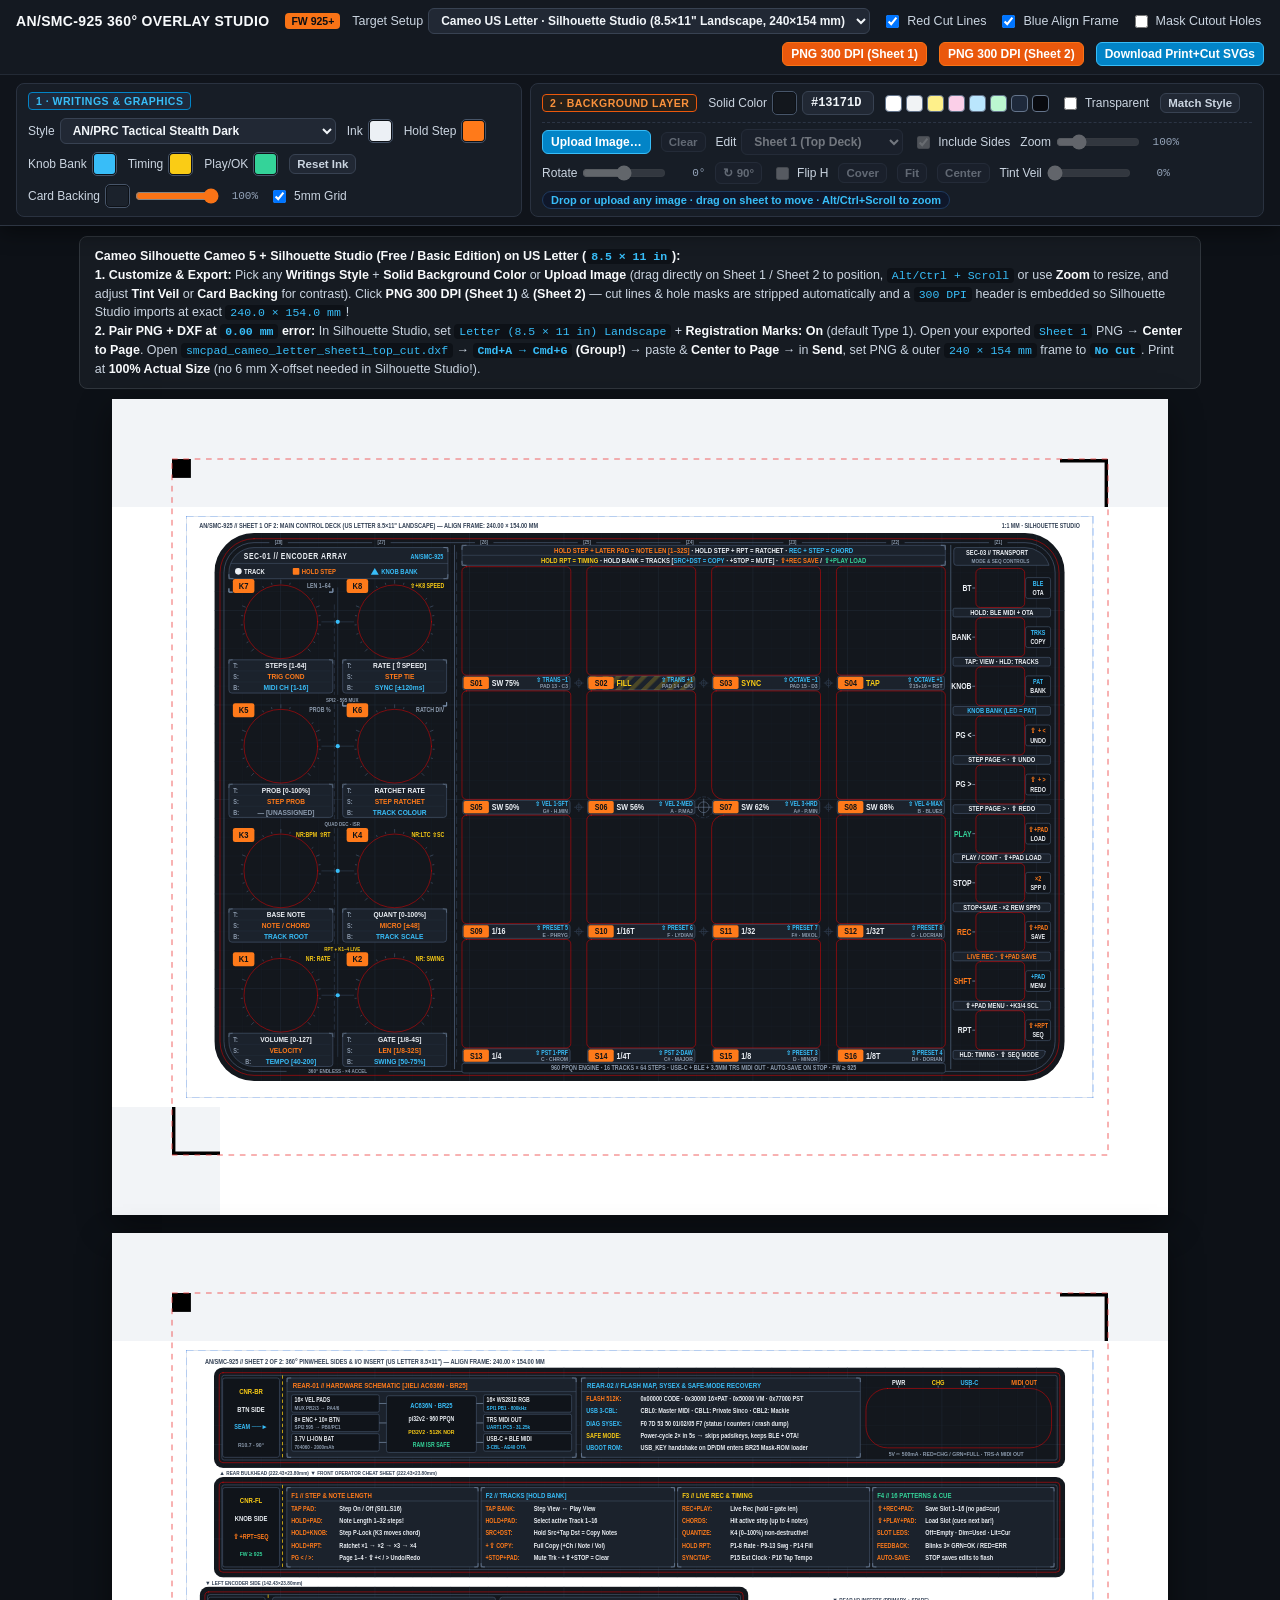
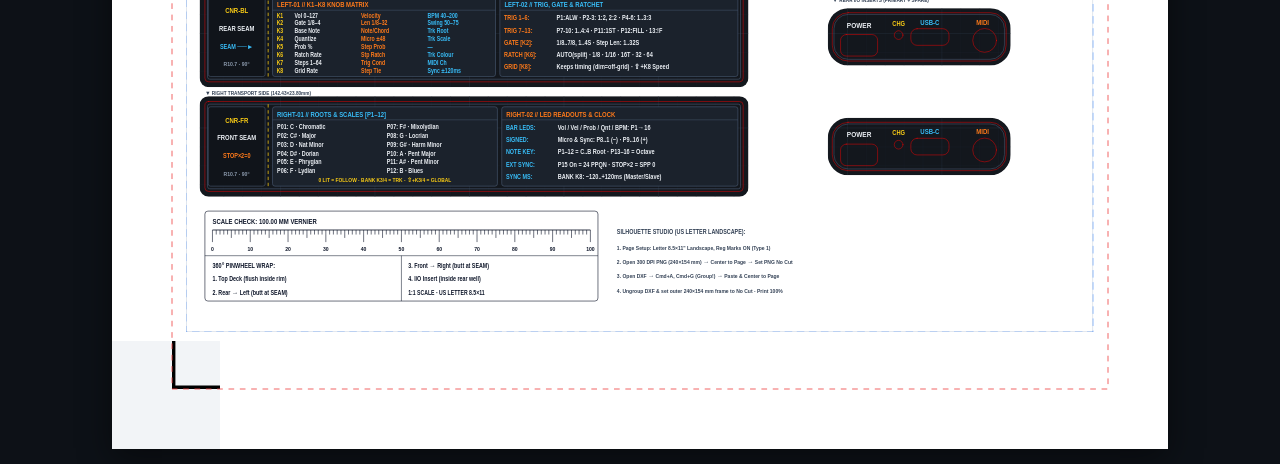
==== docs/overlay/smcpad_milspec_overlay.html @ c35fe162 "docs: add MIT license, legal/warranty notices, and printable overlays" ====
<!DOCTYPE html>
<html lang="en">
<head>
<meta charset="utf-8">
<title>AN/SMC-925 360° Overlay Studio — Detached Writings &amp; Custom Background</title>
<style id="page-size-style">@page { size: 279.4mm 215.9mm; margin: 0; }</style>
<style>
* { box-sizing: border-box; -webkit-print-color-adjust: exact; print-color-adjust: exact; }
html, body { margin: 0; padding: 0; background: #0d1117; color: #e5e7eb;
  font-family: -apple-system, BlinkMacSystemFont, "Segoe UI", Roboto, sans-serif; }
.studio-header { position: sticky; top: 0; z-index: 60; background: #141921; border-bottom: 1px solid #2d3542;
  box-shadow: 0 6px 20px rgba(0,0,0,0.45); }
.top-bar { padding: 8px 16px; display: flex; flex-wrap: wrap; gap: 8px 12px; align-items: center;
  border-bottom: 1px solid #232a35; font-size: 12.5px; }
.top-bar h1 { font-size: 14px; margin: 0 4px 0 0; font-weight: 800; color: #f8fafc; letter-spacing: 0.35px; }
.badge { background: #f97316; color: #0b0e14; font-weight: 800; font-size: 10.5px; padding: 2px 6px; border-radius: 4px; }
.spacer { flex: 1 1 auto; }
.layer-dock { display: grid; grid-template-columns: minmax(340px, 1fr) minmax(460px, 1.45fr); gap: 8px;
  padding: 8px 16px; background: #10141b; }
@media (max-width: 1120px) { .layer-dock { grid-template-columns: 1fr; } }
.layer-card { background: #171d26; border: 1px solid #2a3240; border-radius: 8px; padding: 7px 11px;
  display: flex; flex-wrap: wrap; gap: 7px 11px; align-items: center; font-size: 12px; }
.layer-tag { font-size: 10.5px; font-weight: 800; letter-spacing: 0.5px; text-transform: uppercase;
  padding: 2px 7px; border-radius: 4px; white-space: nowrap; }
.layer-tag.fg { background: #1e293b; color: #38bdf8; border: 1px solid #0284c7; }
.layer-tag.bg { background: #272019; color: #fb923c; border: 1px solid #ea580c; }
.ctrl { display: inline-flex; align-items: center; gap: 5px; color: #cbd5e1; font-weight: 500; white-space: nowrap; }
select, button, input[type="text"] {
  background: #212834; color: #f1f5f9; border: 1px solid #384252; border-radius: 6px;
  padding: 4px 8px; font-size: 12px; font-weight: 600; }
select, button { cursor: pointer; }
button:hover:not(:disabled), select:hover:not(:disabled) { background: #2c3545; border-color: #4b586e; }
button:disabled, input:disabled, select:disabled { opacity: 0.42; cursor: not-allowed; }
button.primary { background: #ea580c; border-color: #f97316; color: #fff; }
button.primary:hover:not(:disabled) { background: #f97316; }
button.cyan { background: #0284c7; border-color: #38bdf8; color: #fff; }
button.cyan:hover:not(:disabled) { background: #0369a1; }
button.ghost { padding: 3px 7px; font-size: 11.5px; color: #cbd5e1; }
input[type="color"] { -webkit-appearance: none; appearance: none; width: 25px; height: 24px;
  border: 1px solid #475569; border-radius: 5px; padding: 1px; background: #0d1117; cursor: pointer; }
input[type="color"]::-webkit-color-swatch-wrapper { padding: 0; }
input[type="color"]::-webkit-color-swatch { border: none; border-radius: 3px; }
input[type="range"] { width: 84px; accent-color: #f97316; cursor: pointer; margin: 0; }
.hex-in { width: 72px; font-family: ui-monospace, SFMono-Regular, Menlo, monospace; font-size: 11.5px;
  padding: 3px 6px; text-transform: uppercase; }
.swatches { display: inline-flex; gap: 4px; align-items: center; }
.swatch { width: 17px; height: 17px; border-radius: 4px; border: 1px solid #64748b; padding: 0; cursor: pointer; }
.swatch:hover { transform: scale(1.12); border-color: #f8fafc; }
.val-pill { font-family: ui-monospace, SFMono-Regular, Menlo, monospace; font-size: 11px; color: #94a3b8;
  min-width: 34px; text-align: right; }
.img-toolbar { width: 100%; display: flex; flex-wrap: wrap; gap: 7px 10px; align-items: center;
  padding-top: 6px; border-top: 1px dashed #2b3444; }
.hint-pill { font-size: 11px; color: #38bdf8; background: #0f172a; border: 1px solid #1e3a5f;
  border-radius: 999px; padding: 2px 8px; font-weight: 600; }
.drop-shield { position: fixed; inset: 0; z-index: 200; background: rgba(14, 165, 233, 0.18);
  border: 3px dashed #38bdf8; display: none; align-items: center; justify-content: center;
  font-size: 20px; font-weight: 800; color: #f8fafc; pointer-events: none; backdrop-filter: blur(2px); }
body.drag-file .drop-shield { display: flex; }
.guide-banner { max-width: 297mm; margin: 10px auto 4px; background: #161b22; border: 1px solid #30363d;
  border-radius: 8px; padding: 10px 15px; font-size: 12.5px; line-height: 1.46; color: #cbd5e1; }
.guide-banner b { color: #f8fafc; }
.guide-banner code { background: #0d1117; padding: 1px 5px; border-radius: 4px; color: #38bdf8; font-size: 11.5px; }
.sheet-page { position: relative; width: 297mm; height: 210mm; margin: 10px auto 18px; background: #ffffff;
  box-shadow: 0 10px 32px rgba(0,0,0,0.45); overflow: hidden; page-break-after: always; user-select: none; }
.sheet-page.letter-ls-mode { width: 279.4mm; height: 215.9mm; }
.sheet-page.letter-mode { width: 215.9mm; height: 279.4mm; }
.sheet-page.single-mode { width: 304.8mm; height: 304.8mm; }
.letter-mode .sheet-svg { width: 215.9mm; height: 279.4mm; display: block; }
.frame-wrap { position: absolute; left: 23.5mm; top: 22.5mm; width: 250mm; height: 165mm; }
.letter-ls-mode .frame-wrap { left: 19.7mm; top: 30.95mm; width: 240mm; height: 154mm; }
.single-mode .frame-wrap { left: 24.4mm; top: 10.4mm; width: 256mm; height: 284mm; }
.sheet-svg { width: 100%; height: 100%; display: block; touch-action: pan-y; }
body.has-bg-image .sheet-svg { cursor: grab; }
body.has-bg-image.dragging-img .sheet-svg { cursor: grabbing; }
.reg-overlay { position: absolute; inset: 0; pointer-events: none; display: none; }
.show-reg .reg-overlay { display: block; }
.hide-cut .cut-line { display: none !important; }
.hide-align .align-frame { display: none !important; }
.hidden-layout { display: none !important; }
@media print {
  html, body { background: #fff; }
  .no-print, .cut-line, .align-frame, .cutout-preview-mask { display: none !important; }
  .sheet-page { margin: 0; box-shadow: none; }
}
</style>
</head>
<body class="show-reg">
<div class="drop-shield no-print">Drop Image Anywhere to Set Overlay Background</div>

<div class="studio-header no-print">
  <div class="top-bar">
    <h1>AN/SMC-925 360° OVERLAY STUDIO</h1>
    <span class="badge">FW 925+</span>
    <label class="ctrl">Target Setup
      <select id="sel-layout">
        <option value="cameo_studio" selected>Cameo US Letter · Silhouette Studio (8.5×11" Landscape, 240×154 mm)</option>
        <option value="single">1 × Wide 12×12" Roll · Silhouette Studio (305×305 mm, 256×284 mm)</option>
        <option value="a4">2 × A4 Landscape · Silhouette Studio (297×210 mm, 250×165 mm)</option>
        <option value="cameo">Cameo US Letter · Linux Inkscape Plugin (215.9×279.4 mm)</option>
      </select>
    </label>
    <label class="ctrl"><input type="checkbox" id="chk-cut" checked> Red Cut Lines</label>
    <label class="ctrl" id="lbl-align"><input type="checkbox" id="chk-align" checked> Blue Align Frame</label>
    <label class="ctrl" title="Preview physical knob, pad, button &amp; port holes on screen while framing artwork (auto-removed on export)"><input type="checkbox" id="chk-holes"> Mask Cutout Holes</label>
    <span class="spacer"></span>
    <button type="button" id="btn-png1" class="primary">PNG 300 DPI (Sheet 1)</button>
    <button type="button" id="btn-png2" class="primary">PNG 300 DPI (Sheet 2)</button>
    <button type="button" id="btn-png-single" class="primary" style="display:none">PNG 300 DPI (12×12)</button>
    <button type="button" id="btn-svg" class="cyan">Download Print+Cut SVGs</button>
    <button type="button" id="btn-print" style="display:none" onclick="window.print()">Print / Save PDF</button>
  </div>

  <div class="layer-dock">
    <!-- Layer 1: Detached Foreground Writings & Graphics -->
    <div class="layer-card">
      <span class="layer-tag fg">1 · Writings &amp; Graphics</span>
      <label class="ctrl">Style
        <select id="sel-theme"><option value="stealth" selected>AN/PRC Tactical Stealth Dark</option>
<option value="vellum" >MIL-DTL Archival Vellum</option>
<option value="blueprint" >Cyanotype Engineering Blueprint</option>
<option value="olive" >FS-34087 Tactical Olive Drab</option>
<option value="arctic" >Cleanroom Low-Ink White</option>
<option value="battletech" >FASA 3025 Tech Readout (Black Line-Art)</option>
<option value="battletech_light" >FASA 3025 Tech Readout (White Line-Art)</option></select>
      </label>
      <label class="ctrl" title="Primary text, TRACK mode, line-art &amp; border ink">Ink
        <input type="color" id="inp-fg-ink" value="#ECF0F5">
      </label>
      <label class="ctrl" title="HOLD STEP mode, S: knob row &amp; K1–K8 / S01–S16 badges">Hold Step
        <input type="color" id="inp-fg-step" value="#FF7A1A">
      </label>
      <label class="ctrl" title="KNOB BANK mode, B: knob row &amp; Shift pad shortcuts">Knob Bank
        <input type="color" id="inp-fg-pat" value="#38BDF8">
      </label>
      <label class="ctrl" title="HOLD RPT timing callouts, FILL/SYNC/TAP &amp; fold ticks">Timing
        <input type="color" id="inp-fg-warn" value="#FACC15">
      </label>
      <label class="ctrl" title="PLAY transport &amp; LOAD status callouts">Play/OK
        <input type="color" id="inp-fg-ok" value="#34D399">
      </label>
      <button type="button" id="btn-fg-reset" class="ghost" title="Restore preset ink &amp; mode colors">Reset Ink</button>
      <label class="ctrl" title="Readout box backing color &amp; opacity (0% = pure transparent detached writings)">Card Backing
        <input type="color" id="inp-box-bg" value="#FFFFFF">
        <input type="range" id="rng-box-op" min="0" max="100" value="0">
        <span class="val-pill" id="lbl-box-op">0%</span>
      </label>
      <label class="ctrl"><input type="checkbox" id="chk-grid" checked> 5mm Grid</label>
    </div>

    <!-- Layer 2: Detached Background Solid Color + Uploaded Image -->
    <div class="layer-card">
      <span class="layer-tag bg">2 · Background Layer</span>
      <label class="ctrl">Solid Color
        <input type="color" id="inp-bg-color" value="#F1F3F5">
        <input type="text" id="txt-bg-hex" class="hex-in" value="#F1F3F5" maxlength="7" spellcheck="false">
      </label>
      <div class="swatches" title="Quick solid background swatches">
        <button type="button" class="swatch" data-bg="#FFFFFF" style="background:#FFFFFF" title="Pure White (#FFFFFF)"></button>
        <button type="button" class="swatch" data-bg="#F1F3F5" style="background:#F1F3F5" title="Tactical Alloy (#F1F3F5)"></button>
        <button type="button" class="swatch" data-bg="#FEF08A" style="background:#FEF08A" title="Hazard Yellow (#FEF08A)"></button>
        <button type="button" class="swatch" data-bg="#FBCFE8" style="background:#FBCFE8" title="Synth Pink (#FBCFE8)"></button>
        <button type="button" class="swatch" data-bg="#BAE6FD" style="background:#BAE6FD" title="Ice Cyan (#BAE6FD)"></button>
        <button type="button" class="swatch" data-bg="#BBF7D0" style="background:#BBF7D0" title="Mint Phosphor (#BBF7D0)"></button>
        <button type="button" class="swatch" data-bg="#1E293B" style="background:#1E293B" title="Dark Slate (#1E293B)"></button>
        <button type="button" class="swatch" data-bg="#090A0F" style="background:#090A0F" title="Stealth Black (#090A0F)"></button>
      </div>
      <label class="ctrl" title="Leave sticker background transparent (for clear/metallic/holographic vinyl)"><input type="checkbox" id="chk-bg-trans"> Transparent</label>
      <button type="button" id="btn-bg-reset" class="ghost" title="Match background color to current Writings Style">Match Style</button>

      <div class="img-toolbar">
        <input type="file" id="inp-img-file" accept="image/*" style="display:none">
        <button type="button" id="btn-img-upload" class="cyan">Upload Image…</button>
        <button type="button" id="btn-img-clear" class="ghost" disabled>Clear</button>
        <label class="ctrl">Edit
          <select id="sel-img-target" disabled>
            <option value="s1" selected>Sheet 1 (Top Deck)</option>
            <option value="s2">Sheet 2 (Side Walls)</option>
            <option value="both">Both Sheets Together</option>
          </select>
        </label>
        <label class="ctrl" title="Also show uploaded image across the 4 side bands &amp; I/O inserts"><input type="checkbox" id="chk-img-sides" checked disabled> Include Sides</label>
        <label class="ctrl">Zoom
          <input type="range" id="rng-img-zoom" min="15" max="400" value="100" disabled>
          <span class="val-pill" id="lbl-img-zoom">100%</span>
        </label>
        <label class="ctrl">Rotate
          <input type="range" id="rng-img-rot" min="-180" max="180" value="0" disabled>
          <span class="val-pill" id="lbl-img-rot">0°</span>
        </label>
        <button type="button" id="btn-img-rot90" class="ghost" disabled title="Rotate +90°">↻ 90°</button>
        <label class="ctrl"><input type="checkbox" id="chk-img-flip" disabled> Flip H</label>
        <button type="button" id="btn-img-cover" class="ghost" disabled title="Fill sticker area completely">Cover</button>
        <button type="button" id="btn-img-fit" class="ghost" disabled title="Fit entire image inside sticker">Fit</button>
        <button type="button" id="btn-img-center" class="ghost" disabled title="Re-center image (0, 0 mm)">Center</button>
        <label class="ctrl" title="Blend solid background color over the uploaded image to boost text legibility">Tint Veil
          <input type="range" id="rng-bg-veil" min="0" max="85" value="0" disabled>
          <span class="val-pill" id="lbl-bg-veil">0%</span>
        </label>
        <span class="hint-pill" id="lbl-img-status">Drop or upload any image · drag on sheet to move · Alt/Ctrl+Scroll to zoom</span>
      </div>
    </div>
  </div>
</div>

<div class="guide-banner no-print" id="banner-mie-studio">
  <b>Cameo Silhouette Cameo 5 + Silhouette Studio (Free / Basic Edition) on US Letter (<code>8.5 × 11 in</code>):</b><br>
  <b>1. Customize &amp; Export:</b> Pick any <b>Writings Style</b> + <b>Solid Background Color</b> or <b>Upload Image</b> (drag directly on Sheet 1 / Sheet 2 to position, <code>Alt/Ctrl + Scroll</code> or use <b>Zoom</b> to resize, and adjust <b>Tint Veil</b> or <b>Card Backing</b> for contrast). Click <b>PNG 300 DPI (Sheet 1)</b> &amp; <b>(Sheet 2)</b> — cut lines &amp; hole masks are stripped automatically and a <code>300 DPI</code> header is embedded so Silhouette Studio imports at exact <code>240.0 × 154.0 mm</code>!<br>
  <b>2. Pair PNG + DXF at <code>0.00 mm</code> error:</b> In Silhouette Studio, set <code>Letter (8.5 × 11 in) Landscape</code> + <b>Registration Marks: On</b> (default Type 1). Open your exported <code>Sheet 1</code> PNG → <b>Center to Page</b>. Open <code>smcpad_cameo_letter_sheet1_top_cut.dxf</code> → <b><code>Cmd+A → Cmd+G</code> (Group!)</b> → paste &amp; <b>Center to Page</b> → in <b>Send</b>, set PNG &amp; outer <code>240 × 154 mm</code> frame to <b><code>No Cut</code></b>. Print at <b>100% Actual Size</b> (no 6 mm X-offset needed in Silhouette Studio!).
</div>

<div class="guide-banner no-print hidden-layout" id="banner-cameo">
  <b>Cameo Silhouette Cameo 5 + Linux Inkscape (<code>inkscape-silhouette</code>) Workflow:</b><br>
  <b>1. Print (US Letter <code>8.5 × 11 in</code> = <code>215.9 × 279.4 mm</code>):</b> Click <b>Print / Save PDF</b> or print <code>smcpad_cameo_*_print_letter.pdf</code> at <b>100% Actual Size</b>.<br>
  <b>2. Cut from Inkscape:</b> Open <code>smcpad_cameo_*_sheet1_letter.svg</code> → <code>Extensions → Export → Send to Silhouette...</code> → Tool: <code>AutoBlade</code>, Cutting Mat: <code>Portrait 4 8.5x12</code>, <b><code>X-Offset = 6 mm</code></b> → <b>Regmarks tab:</b> check both boxes, <b>change Left &amp; Top from <code>10</code> to <code>0</code> (or <code>15</code>)</b>, and leave X/Y distances at <code>0</code>.
</div>

<div class="guide-banner no-print hidden-layout" id="banner-studio">
  <b>Silhouette Studio (A4 Landscape or 12×12" Wide Roll) Workflow:</b>
  Click <b>PNG 300 DPI</b> above (red cut lines, hole masks &amp; blue align frame are stripped automatically, with <code>300 DPI</code> physical scale embedded), then pair with the matching <code>_cut.dxf</code> alignment frame (<code>250×165 mm</code> for A4 or <code>256×284 mm</code> for 12×12") in Silhouette Studio using <b>Group + Center to Page</b>.
</div>

<!-- Default Mode: Cameo US Letter Landscape (279.4 x 215.9 mm) for Silhouette Studio -->
<div id="wrap-mie-studio">
  <div class="sheet-page letter-ls-mode" id="page-ms1">
    <svg class="reg-overlay no-print" viewBox="0 0 279.4 215.9" xmlns="http://www.w3.org/2000/svg">
      <rect x="0" y="0" width="279.4" height="28.575" fill="#94a3b8" fill-opacity="0.12"/>
      <rect x="0" y="187.325" width="28.575" height="28.575" fill="#94a3b8" fill-opacity="0.12"/>
      <rect x="15.875" y="15.875" width="5" height="5" fill="#000"/>
      <path d="M263.525,15.875 h-12.7 v0.9 h11.8 v11.8 h0.9 z" fill="#000"/>
      <path d="M15.875,200.025 h12.7 v-0.9 h-11.8 v-11.8 h-0.9 z" fill="#000"/>
      <rect x="15.875" y="15.875" width="247.65" height="184.15" fill="none" stroke="#ef4444" stroke-width="0.22" stroke-dasharray="1.5 1.5"/>
    </svg>
    <div class="frame-wrap"><svg id="svg-mie-studio1" class="sheet-svg" data-w="240.00" data-h="154.00" viewBox="0 0 240.00 154.00" xmlns="http://www.w3.org/2000/svg" xmlns:xlink="http://www.w3.org/1999/xlink">
<style class="theme-style">
    .cut-line { fill: none; stroke: #ff0000; stroke-width: 0.12; stroke-linecap: round; stroke-linejoin: round; }
    .align-frame { fill: none; stroke: #0066ff; stroke-width: 0.10; stroke-dasharray: 2.0 1.2; }
    .sheet-paper-bg { fill: #ffffff; stroke: #cbd5e1; stroke-width: 0.16; }
    .sheet-annotations text { fill: #334155 !important; }
    .sheet-ruler .box-bg { fill: #ffffff !important; fill-opacity: 1 !important; stroke: #0f172a !important; }
    .sheet-ruler .ink, .sheet-ruler .tro-fill, .sheet-ruler .step-c, .sheet-ruler .pat-c, .sheet-ruler .warn-c { fill: #0f172a !important; }
    .sheet-ruler .sc-rule, .sheet-ruler .sc-rule-hi, .sheet-ruler .tro-ink { stroke: #0f172a !important; }
    .cutout-preview-mask { display: none; fill: #0b0e14; fill-opacity: 0.76; stroke: #64748b; stroke-width: 0.14; pointer-events: none; }
    .seam-tick { fill: none; stroke: #FACC15; stroke-width: 0.20; stroke-dasharray: 0.9 0.7; }
    .bg-base { fill: #13171D; }
    .bg-veil { fill: #13171D; fill-opacity: 0; pointer-events: none; }
    .panel-sub { fill: #171C24; }
    .box-bg { fill: #1B222C; stroke: #4A5B73; stroke-width: 0.16; }
    .box-alt { fill: #10141A; stroke: #4A5B73; stroke-width: 0.15; }
    .grid-min { stroke: #1C232E; stroke-width: 0.07; fill: none; }
    .grid-maj { stroke: #252F3D; stroke-width: 0.12; fill: none; }
    .sc-trace { stroke: #2E3B4E; stroke-width: 0.18; fill: none; stroke-linecap: round; stroke-linejoin: round; }
    .sc-rule { stroke: #4A5B73; fill: none; }
    .sc-rule-hi { stroke: #7C91AD; fill: none; }
    .tro-ink { stroke: #ECF0F5; fill: none; stroke-linecap: square; stroke-linejoin: miter; }
    .tro-fill { fill: #ECF0F5; }
    .tro-paper { fill: #1B222C; stroke: #ECF0F5; }
    .ink { fill: #ECF0F5; }
    .muted { fill: #8C9BAE; }
    .step-c { fill: #FF7A1A; }
    .step-bg { fill: #FF7A1A; }
    .step-fg { fill: #111317; }
    .pat-c { fill: #38BDF8; }
    .warn-c { fill: #FACC15; }
    .warn-stroke { stroke: #FACC15; fill: none; }
    .ok-c { fill: #34D399; }
    .f-cond { font-family: "Roboto Condensed", "Avenir Next Condensed", "Bahnschrift", "Liberation Sans Narrow", "Arial Narrow", sans-serif; }
    .f-mono { font-family: "Noto Sans Mono", "JetBrains Mono", "SF Mono", "DejaVu Sans Mono", "Liberation Mono", monospace; }
    
    .tro-only { display: none; }
    .non-tro { display: inline; }
    
    </style>
<rect x="0.08" y="0.08" width="239.84" height="153.84" class="sheet-paper-bg"/>
<g class="sheet-annotations f-cond"><text x="3.5" y="3.3" class="muted" font-size="1.82" font-weight="700">AN/SMC-925 // SHEET 1 OF 2: MAIN CONTROL DECK (US LETTER 8.5×11" LANDSCAPE) — ALIGN FRAME: 240.00 × 154.00 MM</text><text x="236.5" y="3.3" class="muted" font-size="1.72" font-weight="700" text-anchor="end">1:1 MM · SILHOUETTE STUDIO</text></g>
<defs><clipPath id="mls1tp-bleed-clip"><path d="M18.000,4.500 L222.000,4.500 A10.500,10.500 0 0 1 232.500,15.000 L232.500,139.000 A10.500,10.500 0 0 1 222.000,149.500 L18.000,149.500 A10.500,10.500 0 0 1 7.500,139.000 L7.500,15.000 A10.500,10.500 0 0 1 18.000,4.500 Z"/></clipPath><pattern id="mls1tp-haz-pat" width="2.4" height="2.4" patternTransform="rotate(45)" patternUnits="userSpaceOnUse"><rect width="1.1" height="2.4" class="warn-c" opacity="0.22"/></pattern></defs>
<g id="mls1tp-print" class="f-cond">
<g class="piece-bg-layer" clip-path="url(#mls1tp-bleed-clip)" data-sheet="s1" data-piece="top" data-rx="7.50" data-ry="4.50" data-rw="225.00" data-rh="145.00">
<rect x="7.50" y="4.50" width="225.00" height="145.00" class="bg-base"/>
<g class="bg-image-slot"></g>
<rect x="7.50" y="4.50" width="225.00" height="145.00" class="bg-veil"/>
<g class="cad-grid-lines">
<path d="M5,4.5V149.5 M10,4.5V149.5 M15,4.5V149.5 M20,4.5V149.5 M30,4.5V149.5 M35,4.5V149.5 M40,4.5V149.5 M45,4.5V149.5 M55,4.5V149.5 M60,4.5V149.5 M65,4.5V149.5 M70,4.5V149.5 M80,4.5V149.5 M85,4.5V149.5 M90,4.5V149.5 M95,4.5V149.5 M105,4.5V149.5 M110,4.5V149.5 M115,4.5V149.5 M120,4.5V149.5 M130,4.5V149.5 M135,4.5V149.5 M140,4.5V149.5 M145,4.5V149.5 M155,4.5V149.5 M160,4.5V149.5 M165,4.5V149.5 M170,4.5V149.5 M180,4.5V149.5 M185,4.5V149.5 M190,4.5V149.5 M195,4.5V149.5 M205,4.5V149.5 M210,4.5V149.5 M215,4.5V149.5 M220,4.5V149.5 M230,4.5V149.5 M235,4.5V149.5 M7.5,5H232.5 M7.5,10H232.5 M7.5,15H232.5 M7.5,20H232.5 M7.5,30H232.5 M7.5,35H232.5 M7.5,40H232.5 M7.5,45H232.5 M7.5,55H232.5 M7.5,60H232.5 M7.5,65H232.5 M7.5,70H232.5 M7.5,80H232.5 M7.5,85H232.5 M7.5,90H232.5 M7.5,95H232.5 M7.5,105H232.5 M7.5,110H232.5 M7.5,115H232.5 M7.5,120H232.5 M7.5,130H232.5 M7.5,135H232.5 M7.5,140H232.5 M7.5,145H232.5" class="grid-min"/>
<path d="M25,4.5V149.5 M50,4.5V149.5 M75,4.5V149.5 M100,4.5V149.5 M125,4.5V149.5 M150,4.5V149.5 M175,4.5V149.5 M200,4.5V149.5 M225,4.5V149.5 M7.5,0H232.5 M7.5,25H232.5 M7.5,50H232.5 M7.5,75H232.5 M7.5,100H232.5 M7.5,125H232.5 M7.5,150H232.5" class="grid-maj"/>
</g></g>
<g id="mls1tp-fg" class="piece-fg-layer">
<path d="M18.000,7.050 L22.050,7.050 M26.950,7.050 L49.250,7.050 M54.150,7.050 L76.450,7.050 M81.350,7.050 L103.650,7.050 M108.550,7.050 L130.850,7.050 M135.750,7.050 L158.050,7.050 M162.950,7.050 L185.250,7.050 M190.150,7.050 L212.450,7.050 M217.350,7.050 L222.000,7.050 A7.950,7.950 0 0 1 229.950,15.000 L229.950,139.000 A7.950,7.950 0 0 1 222.000,146.950 L53.700,146.950 M26.600,146.950 L18.000,146.950 A7.950,7.950 0 0 1 10.050,139.000 L10.050,15.000 A7.950,7.950 0 0 1 18.000,7.050" class="sc-rule" stroke-width="0.18"/>
<line x1="71.05" y1="7.65" x2="71.05" y2="146.35" class="sc-rule" stroke-width="0.22"/>
<line x1="71.60" y1="9.55" x2="71.60" y2="144.45" class="sc-trace non-tro" stroke-dasharray="1.8 1.0"/>
<line x1="202.35" y1="7.65" x2="202.35" y2="146.35" class="sc-rule" stroke-width="0.22"/>
<g class="tro-only f-cond" id="mls1tp-tro-border"><path d="M18.000,7.050 L22.050,7.050 M26.950,7.050 L49.250,7.050 M54.150,7.050 L76.450,7.050 M81.350,7.050 L103.650,7.050 M108.550,7.050 L130.850,7.050 M135.750,7.050 L158.050,7.050 M162.950,7.050 L185.250,7.050 M190.150,7.050 L212.450,7.050 M217.350,7.050 L222.000,7.050 A7.950,7.950 0 0 1 229.950,15.000 L229.950,139.000 A7.950,7.950 0 0 1 222.000,146.950 L53.700,146.950 M26.600,146.950 L18.000,146.950 A7.950,7.950 0 0 1 10.050,139.000 L10.050,15.000 A7.950,7.950 0 0 1 18.000,7.050" class="tro-ink" stroke-width="0.34"/><path d="M18.000,7.600 L22.050,7.600 M26.950,7.600 L49.250,7.600 M54.150,7.600 L76.450,7.600 M81.350,7.600 L103.650,7.600 M108.550,7.600 L130.850,7.600 M135.750,7.600 L158.050,7.600 M162.950,7.600 L185.250,7.600 M190.150,7.600 L212.450,7.600 M217.350,7.600 L222.000,7.600 A7.400,7.400 0 0 1 229.400,15.000 L229.400,139.000 A7.400,7.400 0 0 1 222.000,146.400 L53.700,146.400 M26.600,146.400 L18.000,146.400 A7.400,7.400 0 0 1 10.600,139.000 L10.600,15.000 A7.400,7.400 0 0 1 18.000,7.600" class="tro-ink" stroke-width="0.11"/></g>
<text x="24.50" y="7.53" class="f-cond muted" font-size="1.35" font-weight="700" text-anchor="middle">[Z8]</text>
<text x="51.70" y="7.53" class="f-cond muted" font-size="1.35" font-weight="700" text-anchor="middle">[Z7]</text>
<text x="78.90" y="7.53" class="f-cond muted" font-size="1.35" font-weight="700" text-anchor="middle">[Z6]</text>
<text x="106.10" y="7.53" class="f-cond muted" font-size="1.35" font-weight="700" text-anchor="middle">[Z5]</text>
<text x="133.30" y="7.53" class="f-cond muted" font-size="1.35" font-weight="700" text-anchor="middle">[Z4]</text>
<text x="160.50" y="7.53" class="f-cond muted" font-size="1.35" font-weight="700" text-anchor="middle">[Z3]</text>
<text x="187.70" y="7.53" class="f-cond muted" font-size="1.35" font-weight="700" text-anchor="middle">[Z2]</text>
<text x="214.90" y="7.53" class="f-cond muted" font-size="1.35" font-weight="700" text-anchor="middle">[Z1]</text>
<path d="M40.15,19.00 V47.20 M40.15,49.80 V80.10 M40.15,82.70 V113.10 M40.15,115.70 V143.00" class="sc-trace non-tro"/>
<path d="M39.25,23.50 V47.20 M39.25,49.80 V80.10 M39.25,82.70 V113.10 M39.25,115.70 V138.50" class="sc-trace non-tro" stroke-dasharray="1.2 0.9"/>
<path d="M35.95,28.00 H44.35" class="sc-trace non-tro"/>
<circle cx="40.15" cy="28.00" r="0.55" class="pat-c non-tro"/>
<path d="M35.95,60.90 H44.35" class="sc-trace non-tro"/>
<circle cx="40.15" cy="60.90" r="0.55" class="pat-c non-tro"/>
<path d="M35.95,93.90 H44.35" class="sc-trace non-tro"/>
<circle cx="40.15" cy="93.90" r="0.55" class="pat-c non-tro"/>
<path d="M35.95,126.80 H44.35" class="sc-trace non-tro"/>
<circle cx="40.15" cy="126.80" r="0.55" class="pat-c non-tro"/>
<text x="41.35" y="49.15" class="f-cond muted" font-size="1.45" font-weight="700" text-anchor="middle">SPI2 · 595 MUX</text>
<text x="41.35" y="82.05" class="f-cond muted" font-size="1.45" font-weight="700" text-anchor="middle">QUAD DEC · ISR</text>
<text x="41.35" y="115.05" class="f-cond warn-c" font-size="1.45" font-weight="700" text-anchor="middle">RPT + K1–4 LIVE</text>
<path d="M18.000,8.350 L68.500,8.350 A0.800,0.800 0 0 1 69.300,9.150 L69.300,15.800 A0.800,0.800 0 0 1 68.500,16.600 L12.150,16.600 A0.800,0.800 0 0 1 11.350,15.800 L11.350,15.000 A6.650,6.650 0 0 1 18.000,8.350 Z" class="box-bg"/>
<path d="M68.10,8.35 L69.30,8.35 L69.30,9.55 M11.35,15.40 L11.35,16.60 L12.55,16.60 M68.10,16.60 L69.30,16.60 L69.30,15.40" fill="none" class="sc-rule-hi" stroke-width="0.18"/>
<line x1="11.90" y1="12.55" x2="69.30" y2="12.55" class="sc-rule" stroke-width="0.13"/>
<g class="non-tro"><text x="15.30" y="11.37" class="ink" font-size="2.22" font-weight="700" letter-spacing="0.14">SEC-01 // ENCODER ARRAY</text><text x="68.10" y="11.33" class="f-cond pat-c" font-size="1.78" font-weight="700" text-anchor="end">AN/SMC-925</text></g>
<g class="tro-only"><defs><mask id="mls1tp-sec1-slit" maskUnits="userSpaceOnUse" x="13.20" y="7.77" width="44.50" height="5.50"><rect x="13.20" y="7.77" width="44.50" height="5.50" fill="#ffffff"/><line x1="15.20" y1="10.65" x2="55.70" y2="10.65" stroke="#000000" stroke-width="0.30"/></mask></defs><text x="15.20" y="11.57" mask="url(#mls1tp-sec1-slit)" class="tro-fill f-cond" font-size="2.62" font-weight="900" letter-spacing="0.28" text-anchor="start">TECH READOUT: SMC-925</text><text x="68.20" y="11.37" class="f-cond tro-fill" font-size="1.65" font-weight="700" text-anchor="end">WHM-925</text></g>
<circle cx="13.85" cy="14.65" r="0.88" class="ink"/>
<text x="15.35" y="15.37" class="ink" font-size="1.92" font-weight="700">TRACK</text>
<rect x="28.25" y="13.77" width="1.75" height="1.75" rx="0.25" class="step-bg"/>
<text x="30.65" y="15.37" class="step-c" font-size="1.92" font-weight="700">HOLD STEP</text>
<polygon points="49.95,13.73 51.00,15.57 48.90,15.57" class="pat-c"/>
<text x="51.65" y="15.37" class="pat-c" font-size="1.92" font-weight="700">KNOB BANK</text>
<path d="M17.97,35.13L17.27,35.83 M16.51,33.27L16.04,33.55 M15.51,31.11L15.00,31.28 M15.05,28.79L14.51,28.83 M15.14,26.42L14.61,26.34 M15.79,24.14L14.86,23.76 M20.52,19.02L20.28,18.54 M22.75,18.20L22.62,17.67 M25.10,17.92L25.10,16.92 M27.45,18.20L27.58,17.67 M33.25,22.08L33.69,21.76 M34.41,24.14L35.34,23.76 M35.06,26.42L35.59,26.34 M35.15,28.79L35.69,28.83 M34.69,31.11L35.20,31.28 M33.69,33.27L34.16,33.55 M32.23,35.13L32.93,35.83" class="sc-rule" stroke-width="0.16"/>
<rect x="12.40" y="16.65" width="5.7" height="3.7" rx="0.6" class="step-bg"/>
<text x="15.25" y="19.27" class="f-cond step-fg" font-size="2.45" font-weight="700" text-anchor="middle">K7</text>
<text x="38.25" y="19.05" class="f-cond muted" font-size="1.70" font-weight="700" text-anchor="end">LEN 1–64</text>
<path d="M12.150,38.050 L38.050,38.050 A0.800,0.800 0 0 1 38.850,38.850 L38.850,46.050 A0.800,0.800 0 0 1 38.050,46.850 L12.150,46.850 A0.800,0.800 0 0 1 11.350,46.050 L11.350,38.850 A0.800,0.800 0 0 1 12.150,38.050 Z" class="box-bg"/>
<path d="M11.35,39.05 L11.35,38.05 L12.35,38.05 M37.85,38.05 L38.85,38.05 L38.85,39.05 M11.35,19.15 L11.35,20.15 L12.35,20.15 M37.85,20.15 L38.85,20.15 L38.85,19.15" fill="none" class="sc-rule-hi" stroke-width="0.15"/>
<line x1="11.95" y1="40.99" x2="38.25" y2="40.99" class="grid-maj"/>
<line x1="11.95" y1="43.91" x2="38.25" y2="43.91" class="grid-maj"/>
<text x="12.50" y="40.27" class="f-cond muted" font-size="1.78" font-weight="700">T:</text>
<text x="26.45" y="40.27" class="ink" font-size="2.14" font-weight="700" text-anchor="middle">STEPS [1-64]</text>
<text x="12.50" y="43.19" class="f-cond muted" font-size="1.78" font-weight="700">S:</text>
<text x="26.45" y="43.19" class="step-c" font-size="2.14" font-weight="700" text-anchor="middle">TRIG COND</text>
<text x="12.50" y="46.11" class="f-cond muted" font-size="1.78" font-weight="700">B:</text>
<text x="26.45" y="46.11" class="pat-c" font-size="2.14" font-weight="700" text-anchor="middle">MIDI CH [1-16]</text>
<path d="M48.07,35.13L47.37,35.83 M46.61,33.27L46.14,33.55 M45.61,31.11L45.10,31.28 M45.15,28.79L44.61,28.83 M45.24,26.42L44.71,26.34 M45.89,24.14L44.96,23.76 M50.62,19.02L50.38,18.54 M52.85,18.20L52.72,17.67 M55.20,17.92L55.20,16.92 M57.55,18.20L57.68,17.67 M63.35,22.08L63.79,21.76 M64.51,24.14L65.44,23.76 M65.16,26.42L65.69,26.34 M65.25,28.79L65.79,28.83 M64.79,31.11L65.30,31.28 M63.79,33.27L64.26,33.55 M62.33,35.13L63.03,35.83" class="sc-rule" stroke-width="0.16"/>
<rect x="42.50" y="16.65" width="5.7" height="3.7" rx="0.6" class="step-bg"/>
<text x="45.35" y="19.27" class="f-cond step-fg" font-size="2.45" font-weight="700" text-anchor="middle">K8</text>
<text x="68.35" y="19.05" class="f-cond warn-c" font-size="1.70" font-weight="700" text-anchor="end">⇧+K8 SPEED</text>
<path d="M42.250,38.050 L68.150,38.050 A0.800,0.800 0 0 1 68.950,38.850 L68.950,46.050 A0.800,0.800 0 0 1 68.150,46.850 L42.250,46.850 A0.800,0.800 0 0 1 41.450,46.050 L41.450,38.850 A0.800,0.800 0 0 1 42.250,38.050 Z" class="box-bg"/>
<path d="M41.45,39.05 L41.45,38.05 L42.45,38.05 M67.95,38.05 L68.95,38.05 L68.95,39.05 M41.45,49.25 L41.45,50.25 L42.45,50.25 M67.95,50.25 L68.95,50.25 L68.95,49.25" fill="none" class="sc-rule-hi" stroke-width="0.15"/>
<line x1="42.05" y1="40.99" x2="68.35" y2="40.99" class="grid-maj"/>
<line x1="42.05" y1="43.91" x2="68.35" y2="43.91" class="grid-maj"/>
<text x="42.60" y="40.27" class="f-cond muted" font-size="1.78" font-weight="700">T:</text>
<text x="56.55" y="40.27" class="ink" font-size="2.14" font-weight="700" text-anchor="middle">RATE [⇧SPEED]</text>
<text x="42.60" y="43.19" class="f-cond muted" font-size="1.78" font-weight="700">S:</text>
<text x="56.55" y="43.19" class="step-c" font-size="2.14" font-weight="700" text-anchor="middle">STEP TIE</text>
<text x="42.60" y="46.11" class="f-cond muted" font-size="1.78" font-weight="700">B:</text>
<text x="56.55" y="46.11" class="pat-c" font-size="2.14" font-weight="700" text-anchor="middle">SYNC [±120ms]</text>
<path d="M17.97,68.03L17.27,68.73 M16.51,66.17L16.04,66.45 M15.51,64.01L15.00,64.18 M15.05,61.69L14.51,61.73 M15.14,59.32L14.61,59.24 M15.79,57.04L14.86,56.66 M20.52,51.92L20.28,51.44 M22.75,51.10L22.62,50.57 M25.10,50.82L25.10,49.82 M27.45,51.10L27.58,50.57 M33.25,54.98L33.69,54.66 M34.41,57.04L35.34,56.66 M35.06,59.32L35.59,59.24 M35.15,61.69L35.69,61.73 M34.69,64.01L35.20,64.18 M33.69,66.17L34.16,66.45 M32.23,68.03L32.93,68.73" class="sc-rule" stroke-width="0.16"/>
<rect x="12.40" y="49.55" width="5.7" height="3.7" rx="0.6" class="step-bg"/>
<text x="15.25" y="52.17" class="f-cond step-fg" font-size="2.45" font-weight="700" text-anchor="middle">K5</text>
<text x="38.25" y="51.95" class="f-cond muted" font-size="1.70" font-weight="700" text-anchor="end">PROB %</text>
<path d="M12.150,70.950 L38.050,70.950 A0.800,0.800 0 0 1 38.850,71.750 L38.850,78.950 A0.800,0.800 0 0 1 38.050,79.750 L12.150,79.750 A0.800,0.800 0 0 1 11.350,78.950 L11.350,71.750 A0.800,0.800 0 0 1 12.150,70.950 Z" class="box-bg"/>
<path d="M11.35,71.95 L11.35,70.95 L12.35,70.95 M37.85,70.95 L38.85,70.95 L38.85,71.95 M11.35,19.15 L11.35,20.15 L12.35,20.15 M37.85,20.15 L38.85,20.15 L38.85,19.15" fill="none" class="sc-rule-hi" stroke-width="0.15"/>
<line x1="11.95" y1="73.89" x2="38.25" y2="73.89" class="grid-maj"/>
<line x1="11.95" y1="76.81" x2="38.25" y2="76.81" class="grid-maj"/>
<text x="12.50" y="73.17" class="f-cond muted" font-size="1.78" font-weight="700">T:</text>
<text x="26.45" y="73.17" class="ink" font-size="2.14" font-weight="700" text-anchor="middle">PROB [0-100%]</text>
<text x="12.50" y="76.09" class="f-cond muted" font-size="1.78" font-weight="700">S:</text>
<text x="26.45" y="76.09" class="step-c" font-size="2.14" font-weight="700" text-anchor="middle">STEP PROB</text>
<text x="12.50" y="79.01" class="f-cond muted" font-size="1.78" font-weight="700">B:</text>
<text x="26.45" y="79.01" class="muted" font-size="2.14" font-weight="600" text-anchor="middle">— [UNASSIGNED]</text>
<path d="M48.07,68.03L47.37,68.73 M46.61,66.17L46.14,66.45 M45.61,64.01L45.10,64.18 M45.15,61.69L44.61,61.73 M45.24,59.32L44.71,59.24 M45.89,57.04L44.96,56.66 M50.62,51.92L50.38,51.44 M52.85,51.10L52.72,50.57 M55.20,50.82L55.20,49.82 M57.55,51.10L57.68,50.57 M63.35,54.98L63.79,54.66 M64.51,57.04L65.44,56.66 M65.16,59.32L65.69,59.24 M65.25,61.69L65.79,61.73 M64.79,64.01L65.30,64.18 M63.79,66.17L64.26,66.45 M62.33,68.03L63.03,68.73" class="sc-rule" stroke-width="0.16"/>
<rect x="42.50" y="49.55" width="5.7" height="3.7" rx="0.6" class="step-bg"/>
<text x="45.35" y="52.17" class="f-cond step-fg" font-size="2.45" font-weight="700" text-anchor="middle">K6</text>
<text x="68.35" y="51.95" class="f-cond muted" font-size="1.70" font-weight="700" text-anchor="end">RATCH DIV</text>
<path d="M42.250,70.950 L68.150,70.950 A0.800,0.800 0 0 1 68.950,71.750 L68.950,78.950 A0.800,0.800 0 0 1 68.150,79.750 L42.250,79.750 A0.800,0.800 0 0 1 41.450,78.950 L41.450,71.750 A0.800,0.800 0 0 1 42.250,70.950 Z" class="box-bg"/>
<path d="M41.45,71.95 L41.45,70.95 L42.45,70.95 M67.95,70.95 L68.95,70.95 L68.95,71.95 M41.45,49.25 L41.45,50.25 L42.45,50.25 M67.95,50.25 L68.95,50.25 L68.95,49.25" fill="none" class="sc-rule-hi" stroke-width="0.15"/>
<line x1="42.05" y1="73.89" x2="68.35" y2="73.89" class="grid-maj"/>
<line x1="42.05" y1="76.81" x2="68.35" y2="76.81" class="grid-maj"/>
<text x="42.60" y="73.17" class="f-cond muted" font-size="1.78" font-weight="700">T:</text>
<text x="56.55" y="73.17" class="ink" font-size="2.14" font-weight="700" text-anchor="middle">RATCHET RATE</text>
<text x="42.60" y="76.09" class="f-cond muted" font-size="1.78" font-weight="700">S:</text>
<text x="56.55" y="76.09" class="step-c" font-size="2.14" font-weight="700" text-anchor="middle">STEP RATCHET</text>
<text x="42.60" y="79.01" class="f-cond muted" font-size="1.78" font-weight="700">B:</text>
<text x="56.55" y="79.01" class="pat-c" font-size="2.14" font-weight="700" text-anchor="middle">TRACK COLOUR</text>
<path d="M17.97,101.03L17.27,101.73 M16.51,99.17L16.04,99.45 M15.51,97.01L15.00,97.18 M15.05,94.69L14.51,94.73 M15.14,92.32L14.61,92.24 M15.79,90.04L14.86,89.66 M20.52,84.92L20.28,84.44 M22.75,84.10L22.62,83.57 M25.10,83.82L25.10,82.82 M27.45,84.10L27.58,83.57 M33.25,87.98L33.69,87.66 M34.41,90.04L35.34,89.66 M35.06,92.32L35.59,92.24 M35.15,94.69L35.69,94.73 M34.69,97.01L35.20,97.18 M33.69,99.17L34.16,99.45 M32.23,101.03L32.93,101.73" class="sc-rule" stroke-width="0.16"/>
<rect x="12.40" y="82.55" width="5.7" height="3.7" rx="0.6" class="step-bg"/>
<text x="15.25" y="85.17" class="f-cond step-fg" font-size="2.45" font-weight="700" text-anchor="middle">K3</text>
<text x="38.25" y="84.95" class="f-cond warn-c" font-size="1.70" font-weight="700" text-anchor="end">NR:BPM ⇧RT</text>
<path d="M12.150,103.950 L38.050,103.950 A0.800,0.800 0 0 1 38.850,104.750 L38.850,111.950 A0.800,0.800 0 0 1 38.050,112.750 L12.150,112.750 A0.800,0.800 0 0 1 11.350,111.950 L11.350,104.750 A0.800,0.800 0 0 1 12.150,103.950 Z" class="box-bg"/>
<path d="M11.35,104.95 L11.35,103.95 L12.35,103.95 M37.85,103.95 L38.85,103.95 L38.85,104.95 M11.35,19.15 L11.35,20.15 L12.35,20.15 M37.85,20.15 L38.85,20.15 L38.85,19.15" fill="none" class="sc-rule-hi" stroke-width="0.15"/>
<line x1="11.95" y1="106.89" x2="38.25" y2="106.89" class="grid-maj"/>
<line x1="11.95" y1="109.81" x2="38.25" y2="109.81" class="grid-maj"/>
<text x="12.50" y="106.17" class="f-cond muted" font-size="1.78" font-weight="700">T:</text>
<text x="26.45" y="106.17" class="ink" font-size="2.14" font-weight="700" text-anchor="middle">BASE NOTE</text>
<text x="12.50" y="109.09" class="f-cond muted" font-size="1.78" font-weight="700">S:</text>
<text x="26.45" y="109.09" class="step-c" font-size="2.14" font-weight="700" text-anchor="middle">NOTE / CHORD</text>
<text x="12.50" y="112.01" class="f-cond muted" font-size="1.78" font-weight="700">B:</text>
<text x="26.45" y="112.01" class="pat-c" font-size="2.14" font-weight="700" text-anchor="middle">TRACK ROOT</text>
<path d="M48.07,101.03L47.37,101.73 M46.61,99.17L46.14,99.45 M45.61,97.01L45.10,97.18 M45.15,94.69L44.61,94.73 M45.24,92.32L44.71,92.24 M45.89,90.04L44.96,89.66 M50.62,84.92L50.38,84.44 M52.85,84.10L52.72,83.57 M55.20,83.82L55.20,82.82 M57.55,84.10L57.68,83.57 M63.35,87.98L63.79,87.66 M64.51,90.04L65.44,89.66 M65.16,92.32L65.69,92.24 M65.25,94.69L65.79,94.73 M64.79,97.01L65.30,97.18 M63.79,99.17L64.26,99.45 M62.33,101.03L63.03,101.73" class="sc-rule" stroke-width="0.16"/>
<rect x="42.50" y="82.55" width="5.7" height="3.7" rx="0.6" class="step-bg"/>
<text x="45.35" y="85.17" class="f-cond step-fg" font-size="2.45" font-weight="700" text-anchor="middle">K4</text>
<text x="68.35" y="84.95" class="f-cond warn-c" font-size="1.70" font-weight="700" text-anchor="end">NR:LTC ⇧SC</text>
<path d="M42.250,103.950 L68.150,103.950 A0.800,0.800 0 0 1 68.950,104.750 L68.950,111.950 A0.800,0.800 0 0 1 68.150,112.750 L42.250,112.750 A0.800,0.800 0 0 1 41.450,111.950 L41.450,104.750 A0.800,0.800 0 0 1 42.250,103.950 Z" class="box-bg"/>
<path d="M41.45,104.95 L41.45,103.95 L42.45,103.95 M67.95,103.95 L68.95,103.95 L68.95,104.95 M41.45,49.25 L41.45,50.25 L42.45,50.25 M67.95,50.25 L68.95,50.25 L68.95,49.25" fill="none" class="sc-rule-hi" stroke-width="0.15"/>
<line x1="42.05" y1="106.89" x2="68.35" y2="106.89" class="grid-maj"/>
<line x1="42.05" y1="109.81" x2="68.35" y2="109.81" class="grid-maj"/>
<text x="42.60" y="106.17" class="f-cond muted" font-size="1.78" font-weight="700">T:</text>
<text x="56.55" y="106.17" class="ink" font-size="2.14" font-weight="700" text-anchor="middle">QUANT [0-100%]</text>
<text x="42.60" y="109.09" class="f-cond muted" font-size="1.78" font-weight="700">S:</text>
<text x="56.55" y="109.09" class="step-c" font-size="2.14" font-weight="700" text-anchor="middle">MICRO [±48]</text>
<text x="42.60" y="112.01" class="f-cond muted" font-size="1.78" font-weight="700">B:</text>
<text x="56.55" y="112.01" class="pat-c" font-size="2.14" font-weight="700" text-anchor="middle">TRACK SCALE</text>
<path d="M17.97,133.93L17.27,134.63 M16.51,132.07L16.04,132.35 M15.51,129.91L15.00,130.08 M15.05,127.59L14.51,127.63 M15.14,125.22L14.61,125.14 M15.79,122.94L14.86,122.56 M20.52,117.82L20.28,117.34 M22.75,117.00L22.62,116.47 M25.10,116.72L25.10,115.72 M27.45,117.00L27.58,116.47 M33.25,120.88L33.69,120.56 M34.41,122.94L35.34,122.56 M35.06,125.22L35.59,125.14 M35.15,127.59L35.69,127.63 M34.69,129.91L35.20,130.08 M33.69,132.07L34.16,132.35 M32.23,133.93L32.93,134.63" class="sc-rule" stroke-width="0.16"/>
<rect x="12.40" y="115.45" width="5.7" height="3.7" rx="0.6" class="step-bg"/>
<text x="15.25" y="118.07" class="f-cond step-fg" font-size="2.45" font-weight="700" text-anchor="middle">K1</text>
<text x="38.25" y="117.85" class="f-cond warn-c" font-size="1.70" font-weight="700" text-anchor="end">NR: RATE</text>
<path d="M12.150,136.850 L38.050,136.850 A0.800,0.800 0 0 1 38.850,137.650 L38.850,144.850 A0.800,0.800 0 0 1 38.050,145.650 L18.000,145.650 A6.650,6.650 0 0 1 11.350,139.000 L11.350,137.650 A0.800,0.800 0 0 1 12.150,136.850 Z" class="box-bg"/>
<path d="M11.35,137.85 L11.35,136.85 L12.35,136.85 M37.85,136.85 L38.85,136.85 L38.85,137.85 M37.85,20.15 L38.85,20.15 L38.85,19.15" fill="none" class="sc-rule-hi" stroke-width="0.15"/>
<line x1="11.95" y1="139.79" x2="38.25" y2="139.79" class="grid-maj"/>
<line x1="12.95" y1="142.71" x2="38.25" y2="142.71" class="grid-maj"/>
<text x="12.50" y="139.07" class="f-cond muted" font-size="1.78" font-weight="700">T:</text>
<text x="26.45" y="139.07" class="ink" font-size="2.14" font-weight="700" text-anchor="middle">VOLUME [0-127]</text>
<text x="12.50" y="141.99" class="f-cond muted" font-size="1.78" font-weight="700">S:</text>
<text x="26.45" y="141.99" class="step-c" font-size="2.14" font-weight="700" text-anchor="middle">VELOCITY</text>
<text x="15.70" y="144.91" class="f-cond muted" font-size="1.78" font-weight="700">B:</text>
<text x="27.75" y="144.91" class="pat-c" font-size="2.14" font-weight="700" text-anchor="middle">TEMPO [40-200]</text>
<path d="M48.07,133.93L47.37,134.63 M46.61,132.07L46.14,132.35 M45.61,129.91L45.10,130.08 M45.15,127.59L44.61,127.63 M45.24,125.22L44.71,125.14 M45.89,122.94L44.96,122.56 M50.62,117.82L50.38,117.34 M52.85,117.00L52.72,116.47 M55.20,116.72L55.20,115.72 M57.55,117.00L57.68,116.47 M63.35,120.88L63.79,120.56 M64.51,122.94L65.44,122.56 M65.16,125.22L65.69,125.14 M65.25,127.59L65.79,127.63 M64.79,129.91L65.30,130.08 M63.79,132.07L64.26,132.35 M62.33,133.93L63.03,134.63" class="sc-rule" stroke-width="0.16"/>
<rect x="42.50" y="115.45" width="5.7" height="3.7" rx="0.6" class="step-bg"/>
<text x="45.35" y="118.07" class="f-cond step-fg" font-size="2.45" font-weight="700" text-anchor="middle">K2</text>
<text x="68.35" y="117.85" class="f-cond warn-c" font-size="1.70" font-weight="700" text-anchor="end">NR: SWING</text>
<path d="M42.250,136.850 L68.150,136.850 A0.800,0.800 0 0 1 68.950,137.650 L68.950,144.850 A0.800,0.800 0 0 1 68.150,145.650 L42.250,145.650 A0.800,0.800 0 0 1 41.450,144.850 L41.450,137.650 A0.800,0.800 0 0 1 42.250,136.850 Z" class="box-bg"/>
<path d="M41.45,137.85 L41.45,136.85 L42.45,136.85 M67.95,136.85 L68.95,136.85 L68.95,137.85 M41.45,49.25 L41.45,50.25 L42.45,50.25 M67.95,50.25 L68.95,50.25 L68.95,49.25" fill="none" class="sc-rule-hi" stroke-width="0.15"/>
<line x1="42.05" y1="139.79" x2="68.35" y2="139.79" class="grid-maj"/>
<line x1="42.05" y1="142.71" x2="68.35" y2="142.71" class="grid-maj"/>
<text x="42.60" y="139.07" class="f-cond muted" font-size="1.78" font-weight="700">T:</text>
<text x="56.55" y="139.07" class="ink" font-size="2.14" font-weight="700" text-anchor="middle">GATE [1/8-4S]</text>
<text x="42.60" y="141.99" class="f-cond muted" font-size="1.78" font-weight="700">S:</text>
<text x="56.55" y="141.99" class="step-c" font-size="2.14" font-weight="700" text-anchor="middle">LEN [1/8-32S]</text>
<text x="42.60" y="144.91" class="f-cond muted" font-size="1.78" font-weight="700">B:</text>
<text x="56.55" y="144.91" class="pat-c" font-size="2.14" font-weight="700" text-anchor="middle">SWING [50-75%]</text>
<text x="40.15" y="147.45" class="f-cond muted" font-size="1.48" font-weight="700" text-anchor="middle">360° ENDLESS · ×4 ACCEL</text>
<rect x="73.02" y="7.75" width="127.88" height="5.30" rx="0.85" class="box-bg"/>
<path d="M73.02,8.95 L73.02,7.75 L74.22,7.75 M199.70,7.75 L200.90,7.75 L200.90,8.95 M73.02,11.85 L73.02,13.05 L74.22,13.05 M199.70,13.05 L200.90,13.05 L200.90,11.85" fill="none" class="sc-rule-hi" stroke-width="0.18"/>
<line x1="73.02" y1="10.40" x2="200.90" y2="10.40" class="sc-rule" stroke-width="0.12"/>
<text x="136.96" y="9.73" class="ink" font-size="1.95" font-weight="700" text-anchor="middle"><tspan class="step-c">HOLD STEP + LATER PAD = NOTE LEN [1–32S]</tspan>  ·  HOLD STEP + RPT = RATCHET  ·  <tspan class="pat-c">REC + STEP = CHORD</tspan></text>
<text x="136.96" y="12.39" class="ink" font-size="1.90" font-weight="700" text-anchor="middle"><tspan class="warn-c">HOLD RPT = TIMING</tspan>  ·  HOLD BANK = TRACKS [<tspan class="pat-c">SRC+DST = COPY</tspan> · +STOP = MUTE]  ·  <tspan class="step-c">⇧+REC SAVE</tspan> / <tspan class="ok-c">⇧+PLAY LOAD</tspan></text>
<g class="non-tro">
<g class="sc-rule-hi" fill="none" stroke-width="0.13"><circle cx="136.97" cy="77.06" r="1.43"/><line x1="134.66" y1="77.06" x2="139.27" y2="77.06"/><line x1="136.97" y1="74.77" x2="136.97" y2="79.36"/></g>
<circle cx="136.97" cy="77.06" r="2.75" class="sc-trace" stroke-dasharray="0.8 0.6"/>
<g class="sc-trace" fill="none" stroke-width="0.13"><circle cx="103.94" cy="44.20" r="0.71"/><line x1="102.78" y1="44.20" x2="105.09" y2="44.20"/><line x1="103.94" y1="43.05" x2="103.94" y2="45.34"/></g>
<g class="sc-trace" fill="none" stroke-width="0.13"><circle cx="136.97" cy="44.20" r="0.71"/><line x1="135.81" y1="44.20" x2="138.12" y2="44.20"/><line x1="136.97" y1="43.05" x2="136.97" y2="45.34"/></g>
<g class="sc-trace" fill="none" stroke-width="0.13"><circle cx="169.99" cy="44.20" r="0.71"/><line x1="168.84" y1="44.20" x2="171.14" y2="44.20"/><line x1="169.99" y1="43.05" x2="169.99" y2="45.34"/></g>
<g class="sc-trace" fill="none" stroke-width="0.13"><circle cx="103.94" cy="77.06" r="0.71"/><line x1="102.78" y1="77.06" x2="105.09" y2="77.06"/><line x1="103.94" y1="75.91" x2="103.94" y2="78.22"/></g>
<g class="sc-trace" fill="none" stroke-width="0.13"><circle cx="169.99" cy="77.06" r="0.71"/><line x1="168.84" y1="77.06" x2="171.14" y2="77.06"/><line x1="169.99" y1="75.91" x2="169.99" y2="78.22"/></g>
<g class="sc-trace" fill="none" stroke-width="0.13"><circle cx="103.94" cy="109.94" r="0.71"/><line x1="102.78" y1="109.94" x2="105.09" y2="109.94"/><line x1="103.94" y1="108.79" x2="103.94" y2="111.09"/></g>
<g class="sc-trace" fill="none" stroke-width="0.13"><circle cx="136.97" cy="109.94" r="0.71"/><line x1="135.81" y1="109.94" x2="138.12" y2="109.94"/><line x1="136.97" y1="108.79" x2="136.97" y2="111.09"/></g>
<g class="sc-trace" fill="none" stroke-width="0.13"><circle cx="169.99" cy="109.94" r="0.71"/><line x1="168.84" y1="109.94" x2="171.14" y2="109.94"/><line x1="169.99" y1="108.79" x2="169.99" y2="111.09"/></g>
</g>
<rect x="73.22" y="42.33" width="28.40" height="3.68" rx="0.65" class="box-bg"/>
<rect x="73.44" y="42.55" width="6.70" height="3.24" rx="0.45" class="step-bg"/>
<text x="76.79" y="44.97" class="f-cond step-fg" font-size="2.30" font-weight="700" text-anchor="middle">S01</text>
<text x="80.87" y="44.95" class="ink" font-size="2.30" font-weight="700">SW 75%</text>
<text x="101.07" y="43.91" class="f-cond pat-c" font-size="1.70" font-weight="700" text-anchor="end">⇧ TRANS −1</text>
<text x="101.07" y="45.61" class="f-cond muted" font-size="1.62" font-weight="700" text-anchor="end">PAD 13 · C3</text>
<rect x="106.25" y="42.33" width="28.40" height="3.68" rx="0.65" class="box-bg"/>
<rect x="106.25" y="42.33" width="28.40" height="3.68" rx="0.65" fill="url(#mls1tp-haz-pat)"/>
<rect x="106.47" y="42.55" width="6.70" height="3.24" rx="0.45" class="step-bg"/>
<text x="109.82" y="44.97" class="f-cond step-fg" font-size="2.30" font-weight="700" text-anchor="middle">S02</text>
<text x="113.90" y="44.95" class="warn-c" font-size="2.30" font-weight="700">FILL</text>
<text x="134.10" y="43.91" class="f-cond pat-c" font-size="1.70" font-weight="700" text-anchor="end">⇧ TRANS +1</text>
<text x="134.10" y="45.61" class="f-cond muted" font-size="1.62" font-weight="700" text-anchor="end">PAD 14 · C#3</text>
<rect x="139.28" y="42.33" width="28.40" height="3.68" rx="0.65" class="box-bg"/>
<rect x="139.50" y="42.55" width="6.70" height="3.24" rx="0.45" class="step-bg"/>
<text x="142.85" y="44.97" class="f-cond step-fg" font-size="2.30" font-weight="700" text-anchor="middle">S03</text>
<text x="146.93" y="44.95" class="warn-c" font-size="2.30" font-weight="700">SYNC</text>
<text x="167.13" y="43.91" class="f-cond pat-c" font-size="1.70" font-weight="700" text-anchor="end">⇧ OCTAVE −1</text>
<text x="167.13" y="45.61" class="f-cond muted" font-size="1.62" font-weight="700" text-anchor="end">PAD 15 · D3</text>
<rect x="172.30" y="42.33" width="28.40" height="3.68" rx="0.65" class="box-bg"/>
<rect x="172.52" y="42.55" width="6.70" height="3.24" rx="0.45" class="step-bg"/>
<text x="175.87" y="44.97" class="f-cond step-fg" font-size="2.30" font-weight="700" text-anchor="middle">S04</text>
<text x="179.95" y="44.95" class="warn-c" font-size="2.30" font-weight="700">TAP</text>
<text x="200.15" y="43.91" class="f-cond pat-c" font-size="1.70" font-weight="700" text-anchor="end">⇧ OCTAVE +1</text>
<text x="200.15" y="45.61" class="f-cond muted" font-size="1.62" font-weight="700" text-anchor="end">⇧15+16 = RST</text>
<rect x="73.22" y="75.20" width="28.40" height="3.68" rx="0.65" class="box-bg"/>
<rect x="73.44" y="75.42" width="6.70" height="3.24" rx="0.45" class="step-bg"/>
<text x="76.79" y="77.84" class="f-cond step-fg" font-size="2.30" font-weight="700" text-anchor="middle">S05</text>
<text x="80.87" y="77.82" class="ink" font-size="2.30" font-weight="700">SW 50%</text>
<text x="101.07" y="76.78" class="f-cond pat-c" font-size="1.70" font-weight="700" text-anchor="end">⇧ VEL 1·SFT</text>
<text x="101.07" y="78.48" class="f-cond muted" font-size="1.62" font-weight="700" text-anchor="end">G# · H.MIN</text>
<rect x="106.25" y="75.20" width="28.40" height="3.68" rx="0.65" class="box-bg"/>
<rect x="106.47" y="75.42" width="6.70" height="3.24" rx="0.45" class="step-bg"/>
<text x="109.82" y="77.84" class="f-cond step-fg" font-size="2.30" font-weight="700" text-anchor="middle">S06</text>
<text x="113.90" y="77.82" class="ink" font-size="2.30" font-weight="700">SW 56%</text>
<text x="134.10" y="76.78" class="f-cond pat-c" font-size="1.70" font-weight="700" text-anchor="end">⇧ VEL 2·MED</text>
<text x="134.10" y="78.48" class="f-cond muted" font-size="1.62" font-weight="700" text-anchor="end">A · P.MAJ</text>
<rect x="139.28" y="75.20" width="28.40" height="3.68" rx="0.65" class="box-bg"/>
<rect x="139.50" y="75.42" width="6.70" height="3.24" rx="0.45" class="step-bg"/>
<text x="142.85" y="77.84" class="f-cond step-fg" font-size="2.30" font-weight="700" text-anchor="middle">S07</text>
<text x="146.93" y="77.82" class="ink" font-size="2.30" font-weight="700">SW 62%</text>
<text x="167.13" y="76.78" class="f-cond pat-c" font-size="1.70" font-weight="700" text-anchor="end">⇧ VEL 3·HRD</text>
<text x="167.13" y="78.48" class="f-cond muted" font-size="1.62" font-weight="700" text-anchor="end">A# · P.MIN</text>
<rect x="172.30" y="75.20" width="28.40" height="3.68" rx="0.65" class="box-bg"/>
<rect x="172.52" y="75.42" width="6.70" height="3.24" rx="0.45" class="step-bg"/>
<text x="175.87" y="77.84" class="f-cond step-fg" font-size="2.30" font-weight="700" text-anchor="middle">S08</text>
<text x="179.95" y="77.82" class="ink" font-size="2.30" font-weight="700">SW 68%</text>
<text x="200.15" y="76.78" class="f-cond pat-c" font-size="1.70" font-weight="700" text-anchor="end">⇧ VEL 4·MAX</text>
<text x="200.15" y="78.48" class="f-cond muted" font-size="1.62" font-weight="700" text-anchor="end">B · BLUES</text>
<rect x="73.22" y="108.07" width="28.40" height="3.68" rx="0.65" class="box-bg"/>
<rect x="73.44" y="108.29" width="6.70" height="3.24" rx="0.45" class="step-bg"/>
<text x="76.79" y="110.71" class="f-cond step-fg" font-size="2.30" font-weight="700" text-anchor="middle">S09</text>
<text x="80.87" y="110.69" class="ink" font-size="2.30" font-weight="700">1/16</text>
<text x="101.07" y="109.65" class="f-cond pat-c" font-size="1.70" font-weight="700" text-anchor="end">⇧ PRESET 5</text>
<text x="101.07" y="111.35" class="f-cond muted" font-size="1.62" font-weight="700" text-anchor="end">E · PHRYG</text>
<rect x="106.25" y="108.07" width="28.40" height="3.68" rx="0.65" class="box-bg"/>
<rect x="106.47" y="108.29" width="6.70" height="3.24" rx="0.45" class="step-bg"/>
<text x="109.82" y="110.71" class="f-cond step-fg" font-size="2.30" font-weight="700" text-anchor="middle">S10</text>
<text x="113.90" y="110.69" class="ink" font-size="2.30" font-weight="700">1/16T</text>
<text x="134.10" y="109.65" class="f-cond pat-c" font-size="1.70" font-weight="700" text-anchor="end">⇧ PRESET 6</text>
<text x="134.10" y="111.35" class="f-cond muted" font-size="1.62" font-weight="700" text-anchor="end">F · LYDIAN</text>
<rect x="139.28" y="108.07" width="28.40" height="3.68" rx="0.65" class="box-bg"/>
<rect x="139.50" y="108.29" width="6.70" height="3.24" rx="0.45" class="step-bg"/>
<text x="142.85" y="110.71" class="f-cond step-fg" font-size="2.30" font-weight="700" text-anchor="middle">S11</text>
<text x="146.93" y="110.69" class="ink" font-size="2.30" font-weight="700">1/32</text>
<text x="167.13" y="109.65" class="f-cond pat-c" font-size="1.70" font-weight="700" text-anchor="end">⇧ PRESET 7</text>
<text x="167.13" y="111.35" class="f-cond muted" font-size="1.62" font-weight="700" text-anchor="end">F# · MIXOL</text>
<rect x="172.30" y="108.07" width="28.40" height="3.68" rx="0.65" class="box-bg"/>
<rect x="172.52" y="108.29" width="6.70" height="3.24" rx="0.45" class="step-bg"/>
<text x="175.87" y="110.71" class="f-cond step-fg" font-size="2.30" font-weight="700" text-anchor="middle">S12</text>
<text x="179.95" y="110.69" class="ink" font-size="2.30" font-weight="700">1/32T</text>
<text x="200.15" y="109.65" class="f-cond pat-c" font-size="1.70" font-weight="700" text-anchor="end">⇧ PRESET 8</text>
<text x="200.15" y="111.35" class="f-cond muted" font-size="1.62" font-weight="700" text-anchor="end">G · LOCRIAN</text>
<rect x="73.22" y="140.95" width="28.40" height="3.68" rx="0.65" class="box-bg"/>
<rect x="73.44" y="141.17" width="6.70" height="3.24" rx="0.45" class="step-bg"/>
<text x="76.79" y="143.59" class="f-cond step-fg" font-size="2.30" font-weight="700" text-anchor="middle">S13</text>
<text x="80.87" y="143.57" class="ink" font-size="2.30" font-weight="700">1/4</text>
<text x="101.07" y="142.53" class="f-cond pat-c" font-size="1.70" font-weight="700" text-anchor="end">⇧ PST 1·PRF</text>
<text x="101.07" y="144.23" class="f-cond muted" font-size="1.62" font-weight="700" text-anchor="end">C · CHROM</text>
<rect x="106.25" y="140.95" width="28.40" height="3.68" rx="0.65" class="box-bg"/>
<rect x="106.47" y="141.17" width="6.70" height="3.24" rx="0.45" class="step-bg"/>
<text x="109.82" y="143.59" class="f-cond step-fg" font-size="2.30" font-weight="700" text-anchor="middle">S14</text>
<text x="113.90" y="143.57" class="ink" font-size="2.30" font-weight="700">1/4T</text>
<text x="134.10" y="142.53" class="f-cond pat-c" font-size="1.70" font-weight="700" text-anchor="end">⇧ PST 2·DAW</text>
<text x="134.10" y="144.23" class="f-cond muted" font-size="1.62" font-weight="700" text-anchor="end">C# · MAJOR</text>
<rect x="139.28" y="140.95" width="28.40" height="3.68" rx="0.65" class="box-bg"/>
<rect x="139.50" y="141.17" width="6.70" height="3.24" rx="0.45" class="step-bg"/>
<text x="142.85" y="143.59" class="f-cond step-fg" font-size="2.30" font-weight="700" text-anchor="middle">S15</text>
<text x="146.93" y="143.57" class="ink" font-size="2.30" font-weight="700">1/8</text>
<text x="167.13" y="142.53" class="f-cond pat-c" font-size="1.70" font-weight="700" text-anchor="end">⇧ PRESET 3</text>
<text x="167.13" y="144.23" class="f-cond muted" font-size="1.62" font-weight="700" text-anchor="end">D · MINOR</text>
<rect x="172.30" y="140.95" width="28.40" height="3.68" rx="0.65" class="box-bg"/>
<rect x="172.52" y="141.17" width="6.70" height="3.24" rx="0.45" class="step-bg"/>
<text x="175.87" y="143.59" class="f-cond step-fg" font-size="2.30" font-weight="700" text-anchor="middle">S16</text>
<text x="179.95" y="143.57" class="ink" font-size="2.30" font-weight="700">1/8T</text>
<text x="200.15" y="142.53" class="f-cond pat-c" font-size="1.70" font-weight="700" text-anchor="end">⇧ PRESET 4</text>
<text x="200.15" y="144.23" class="f-cond muted" font-size="1.62" font-weight="700" text-anchor="end">D# · DORIAN</text>
<rect x="73.02" y="144.82" width="127.88" height="2.55" rx="0.55" class="box-alt"/>
<text x="136.96" y="146.70" class="f-cond muted" font-size="1.75" font-weight="700" text-anchor="middle">960 PPQN ENGINE  ·  16 TRACKS × 64 STEPS  ·  USB-C + BLE + 3.5MM TRS MIDI OUT  ·  AUTO-SAVE ON STOP  ·  FW ≥ 925</text>
<path d="M203.850,8.350 L222.000,8.350 A6.650,6.650 0 0 1 228.360,13.050 L203.850,13.050 A0.700,0.700 0 0 1 203.150,12.350 L203.150,9.050 A0.700,0.700 0 0 1 203.850,8.350 Z" class="box-bg"/>
<text x="214.60" y="10.42" class="ink" font-size="1.85" font-weight="700" text-anchor="middle">SEC-03 // TRANSPORT</text><text x="215.50" y="12.38" class="f-cond muted" font-size="1.52" font-weight="700" text-anchor="middle">MODE &amp; SEQ CONTROLS</text>
<line x1="208.05" y1="19.05" x2="208.78" y2="19.05" class="sc-rule-hi" stroke-width="0.20"/>
<text x="207.85" y="19.83" class="f-cond ink" font-size="2.22" font-weight="700" text-anchor="end">BT</text>
<rect x="222.15" y="16.30" width="6.60" height="5.50" rx="0.55" class="box-alt"/>
<text x="225.45" y="18.50" class="f-cond pat-c" font-size="1.74" font-weight="700" text-anchor="middle">BLE</text>
<text x="225.45" y="20.93" class="f-cond ink" font-size="1.74" font-weight="700" text-anchor="middle">OTA</text>
<path d="M203.400,24.400 L228.300,24.400 A0.450,0.450 0 0 1 228.750,24.850 L228.750,26.250 A0.450,0.450 0 0 1 228.300,26.700 L203.400,26.700 A0.450,0.450 0 0 1 202.950,26.250 L202.950,24.850 A0.450,0.450 0 0 1 203.400,24.400 Z" class="box-bg"/>
<text x="215.85" y="26.14" class="f-cond ink" font-size="1.86" font-weight="700" text-anchor="middle">HOLD: BLE MIDI + OTA</text>
<line x1="208.05" y1="32.05" x2="208.78" y2="32.05" class="sc-rule-hi" stroke-width="0.20"/>
<text x="207.85" y="32.83" class="f-cond ink" font-size="2.22" font-weight="700" text-anchor="end">BANK</text>
<rect x="222.15" y="29.30" width="6.60" height="5.50" rx="0.55" class="box-alt"/>
<text x="225.45" y="31.50" class="f-cond pat-c" font-size="1.74" font-weight="700" text-anchor="middle">TRKS</text>
<text x="225.45" y="33.93" class="f-cond ink" font-size="1.74" font-weight="700" text-anchor="middle">COPY</text>
<path d="M203.400,37.400 L228.300,37.400 A0.450,0.450 0 0 1 228.750,37.850 L228.750,39.250 A0.450,0.450 0 0 1 228.300,39.700 L203.400,39.700 A0.450,0.450 0 0 1 202.950,39.250 L202.950,37.850 A0.450,0.450 0 0 1 203.400,37.400 Z" class="box-bg"/>
<text x="215.85" y="39.14" class="f-cond ink" font-size="1.86" font-weight="700" text-anchor="middle">TAP: VIEW · HLD: TRACKS</text>
<line x1="208.05" y1="45.05" x2="208.78" y2="45.05" class="sc-rule-hi" stroke-width="0.20"/>
<text x="207.85" y="45.83" class="f-cond ink" font-size="2.22" font-weight="700" text-anchor="end">KNOB</text>
<rect x="222.15" y="42.30" width="6.60" height="5.50" rx="0.55" class="box-alt"/>
<text x="225.45" y="44.50" class="f-cond pat-c" font-size="1.74" font-weight="700" text-anchor="middle">PAT</text>
<text x="225.45" y="46.93" class="f-cond ink" font-size="1.74" font-weight="700" text-anchor="middle">BANK</text>
<path d="M203.400,50.400 L228.300,50.400 A0.450,0.450 0 0 1 228.750,50.850 L228.750,52.250 A0.450,0.450 0 0 1 228.300,52.700 L203.400,52.700 A0.450,0.450 0 0 1 202.950,52.250 L202.950,50.850 A0.450,0.450 0 0 1 203.400,50.400 Z" class="box-bg"/>
<text x="215.85" y="52.14" class="f-cond pat-c" font-size="1.86" font-weight="700" text-anchor="middle">KNOB BANK (LED = PAT)</text>
<line x1="208.05" y1="58.05" x2="208.78" y2="58.05" class="sc-rule-hi" stroke-width="0.20"/>
<text x="207.85" y="58.83" class="f-cond ink" font-size="2.22" font-weight="700" text-anchor="end">PG &lt;</text>
<rect x="222.15" y="55.30" width="6.60" height="5.50" rx="0.55" class="box-alt"/>
<text x="225.45" y="57.50" class="f-cond step-c" font-size="1.74" font-weight="700" text-anchor="middle">⇧ + &lt;</text>
<text x="225.45" y="59.93" class="f-cond ink" font-size="1.74" font-weight="700" text-anchor="middle">UNDO</text>
<path d="M203.400,63.400 L228.300,63.400 A0.450,0.450 0 0 1 228.750,63.850 L228.750,65.250 A0.450,0.450 0 0 1 228.300,65.700 L203.400,65.700 A0.450,0.450 0 0 1 202.950,65.250 L202.950,63.850 A0.450,0.450 0 0 1 203.400,63.400 Z" class="box-bg"/>
<text x="215.85" y="65.14" class="f-cond ink" font-size="1.86" font-weight="700" text-anchor="middle">STEP PAGE &lt;  ·  ⇧ UNDO</text>
<line x1="208.05" y1="71.05" x2="208.78" y2="71.05" class="sc-rule-hi" stroke-width="0.20"/>
<text x="207.85" y="71.83" class="f-cond ink" font-size="2.22" font-weight="700" text-anchor="end">PG &gt;</text>
<rect x="222.15" y="68.30" width="6.60" height="5.50" rx="0.55" class="box-alt"/>
<text x="225.45" y="70.50" class="f-cond step-c" font-size="1.74" font-weight="700" text-anchor="middle">⇧ + &gt;</text>
<text x="225.45" y="72.93" class="f-cond ink" font-size="1.74" font-weight="700" text-anchor="middle">REDO</text>
<path d="M203.400,76.400 L228.300,76.400 A0.450,0.450 0 0 1 228.750,76.850 L228.750,78.250 A0.450,0.450 0 0 1 228.300,78.700 L203.400,78.700 A0.450,0.450 0 0 1 202.950,78.250 L202.950,76.850 A0.450,0.450 0 0 1 203.400,76.400 Z" class="box-bg"/>
<text x="215.85" y="78.14" class="f-cond ink" font-size="1.86" font-weight="700" text-anchor="middle">STEP PAGE &gt;  ·  ⇧ REDO</text>
<line x1="208.05" y1="84.05" x2="208.78" y2="84.05" class="sc-rule-hi" stroke-width="0.20"/>
<text x="207.85" y="84.83" class="f-cond ok-c" font-size="2.22" font-weight="700" text-anchor="end">PLAY</text>
<rect x="222.15" y="81.30" width="6.60" height="5.50" rx="0.55" class="box-alt"/>
<text x="225.45" y="83.50" class="f-cond step-c" font-size="1.74" font-weight="700" text-anchor="middle">⇧+PAD</text>
<text x="225.45" y="85.93" class="f-cond ink" font-size="1.74" font-weight="700" text-anchor="middle">LOAD</text>
<path d="M203.400,89.400 L228.300,89.400 A0.450,0.450 0 0 1 228.750,89.850 L228.750,91.250 A0.450,0.450 0 0 1 228.300,91.700 L203.400,91.700 A0.450,0.450 0 0 1 202.950,91.250 L202.950,89.850 A0.450,0.450 0 0 1 203.400,89.400 Z" class="box-bg"/>
<text x="215.85" y="91.14" class="f-cond ink" font-size="1.86" font-weight="700" text-anchor="middle">PLAY / CONT · ⇧+PAD LOAD</text>
<line x1="208.05" y1="97.05" x2="208.78" y2="97.05" class="sc-rule-hi" stroke-width="0.20"/>
<text x="207.85" y="97.83" class="f-cond ink" font-size="2.22" font-weight="700" text-anchor="end">STOP</text>
<rect x="222.15" y="94.30" width="6.60" height="5.50" rx="0.55" class="box-alt"/>
<text x="225.45" y="96.50" class="f-cond step-c" font-size="1.74" font-weight="700" text-anchor="middle">×2</text>
<text x="225.45" y="98.93" class="f-cond ink" font-size="1.74" font-weight="700" text-anchor="middle">SPP 0</text>
<path d="M203.400,102.400 L228.300,102.400 A0.450,0.450 0 0 1 228.750,102.850 L228.750,104.250 A0.450,0.450 0 0 1 228.300,104.700 L203.400,104.700 A0.450,0.450 0 0 1 202.950,104.250 L202.950,102.850 A0.450,0.450 0 0 1 203.400,102.400 Z" class="box-bg"/>
<text x="215.85" y="104.14" class="f-cond ink" font-size="1.86" font-weight="700" text-anchor="middle">STOP+SAVE · ×2 REW SPP0</text>
<line x1="208.05" y1="110.05" x2="208.78" y2="110.05" class="sc-rule-hi" stroke-width="0.20"/>
<text x="207.85" y="110.83" class="f-cond step-c" font-size="2.22" font-weight="700" text-anchor="end">REC</text>
<rect x="222.15" y="107.30" width="6.60" height="5.50" rx="0.55" class="box-alt"/>
<text x="225.45" y="109.50" class="f-cond step-c" font-size="1.74" font-weight="700" text-anchor="middle">⇧+PAD</text>
<text x="225.45" y="111.93" class="f-cond ink" font-size="1.74" font-weight="700" text-anchor="middle">SAVE</text>
<path d="M203.400,115.400 L228.300,115.400 A0.450,0.450 0 0 1 228.750,115.850 L228.750,117.250 A0.450,0.450 0 0 1 228.300,117.700 L203.400,117.700 A0.450,0.450 0 0 1 202.950,117.250 L202.950,115.850 A0.450,0.450 0 0 1 203.400,115.400 Z" class="box-bg"/>
<text x="215.85" y="117.14" class="f-cond step-c" font-size="1.86" font-weight="700" text-anchor="middle">LIVE REC  ·  ⇧+PAD SAVE</text>
<line x1="208.05" y1="123.05" x2="208.78" y2="123.05" class="sc-rule-hi" stroke-width="0.20"/>
<text x="207.85" y="123.83" class="f-cond step-c" font-size="2.22" font-weight="700" text-anchor="end">SHFT</text>
<rect x="222.15" y="120.30" width="6.60" height="5.50" rx="0.55" class="box-alt"/>
<text x="225.45" y="122.50" class="f-cond pat-c" font-size="1.74" font-weight="700" text-anchor="middle">+PAD</text>
<text x="225.45" y="124.93" class="f-cond ink" font-size="1.74" font-weight="700" text-anchor="middle">MENU</text>
<path d="M203.400,128.400 L228.300,128.400 A0.450,0.450 0 0 1 228.750,128.850 L228.750,130.250 A0.450,0.450 0 0 1 228.300,130.700 L203.400,130.700 A0.450,0.450 0 0 1 202.950,130.250 L202.950,128.850 A0.450,0.450 0 0 1 203.400,128.400 Z" class="box-bg"/>
<text x="215.85" y="130.14" class="f-cond ink" font-size="1.86" font-weight="700" text-anchor="middle">⇧+PAD MENU · +K3/4 SCL</text>
<line x1="208.05" y1="136.05" x2="208.78" y2="136.05" class="sc-rule-hi" stroke-width="0.20"/>
<text x="207.85" y="136.83" class="f-cond ink" font-size="2.22" font-weight="700" text-anchor="end">RPT</text>
<rect x="222.15" y="133.30" width="6.60" height="5.50" rx="0.55" class="box-alt"/>
<text x="225.45" y="135.50" class="f-cond step-c" font-size="1.74" font-weight="700" text-anchor="middle">⇧+RPT</text>
<text x="225.45" y="137.93" class="f-cond ink" font-size="1.74" font-weight="700" text-anchor="middle">SEQ</text>
<path d="M203.400,141.400 L226.900,141.400 A0.450,0.450 0 0 1 227.350,141.850 L227.350,141.600 A2.100,2.100 0 0 1 225.250,143.700 L203.400,143.700 A0.450,0.450 0 0 1 202.950,143.250 L202.950,141.850 A0.450,0.450 0 0 1 203.400,141.400 Z" class="box-bg"/>
<text x="215.15" y="143.14" class="f-cond ink" font-size="1.86" font-weight="700" text-anchor="middle">HLD: TIMING · ⇧ SEQ MODE</text>
</g>
<g id="mls1tp-hole-mask" class="cutout-preview-mask no-print">
<circle cx="25.100" cy="126.800" r="9.750"/>
<circle cx="55.200" cy="126.800" r="9.750"/>
<circle cx="25.100" cy="93.900" r="9.750"/>
<circle cx="55.200" cy="93.900" r="9.750"/>
<circle cx="25.100" cy="60.900" r="9.750"/>
<circle cx="55.200" cy="60.900" r="9.750"/>
<circle cx="25.100" cy="28.000" r="9.750"/>
<circle cx="55.200" cy="28.000" r="9.750"/>
<path d="M74.220,13.410 L100.620,13.410 A1.200,1.200 0 0 1 101.820,14.610 L101.820,40.910 A1.200,1.200 0 0 1 100.620,42.110 L74.220,42.110 A1.200,1.200 0 0 1 73.020,40.910 L73.020,14.610 A1.200,1.200 0 0 1 74.220,13.410 Z"/>
<path d="M107.250,13.410 L133.650,13.410 A1.200,1.200 0 0 1 134.850,14.610 L134.850,40.910 A1.200,1.200 0 0 1 133.650,42.110 L107.250,42.110 A1.200,1.200 0 0 1 106.050,40.910 L106.050,14.610 A1.200,1.200 0 0 1 107.250,13.410 Z"/>
<path d="M140.280,13.410 L166.680,13.410 A1.200,1.200 0 0 1 167.880,14.610 L167.880,40.910 A1.200,1.200 0 0 1 166.680,42.110 L140.280,42.110 A1.200,1.200 0 0 1 139.080,40.910 L139.080,14.610 A1.200,1.200 0 0 1 140.280,13.410 Z"/>
<path d="M173.300,13.410 L199.700,13.410 A1.200,1.200 0 0 1 200.900,14.610 L200.900,40.910 A1.200,1.200 0 0 1 199.700,42.110 L173.300,42.110 A1.200,1.200 0 0 1 172.100,40.910 L172.100,14.610 A1.200,1.200 0 0 1 173.300,13.410 Z"/>
<path d="M74.220,46.280 L100.620,46.280 A1.200,1.200 0 0 1 101.820,47.480 L101.820,73.780 A1.200,1.200 0 0 1 100.620,74.980 L74.220,74.980 A1.200,1.200 0 0 1 73.020,73.780 L73.020,47.480 A1.200,1.200 0 0 1 74.220,46.280 Z"/>
<path d="M107.250,46.280 L133.650,46.280 A1.200,1.200 0 0 1 134.850,47.480 L134.850,71.780 A3.200,3.200 0 0 1 131.650,74.980 L107.250,74.980 A1.200,1.200 0 0 1 106.050,73.780 L106.050,47.480 A1.200,1.200 0 0 1 107.250,46.280 Z"/>
<path d="M140.280,46.280 L166.680,46.280 A1.200,1.200 0 0 1 167.880,47.480 L167.880,73.780 A1.200,1.200 0 0 1 166.680,74.980 L142.280,74.980 A3.200,3.200 0 0 1 139.080,71.780 L139.080,47.480 A1.200,1.200 0 0 1 140.280,46.280 Z"/>
<path d="M173.300,46.280 L199.700,46.280 A1.200,1.200 0 0 1 200.900,47.480 L200.900,73.780 A1.200,1.200 0 0 1 199.700,74.980 L173.300,74.980 A1.200,1.200 0 0 1 172.100,73.780 L172.100,47.480 A1.200,1.200 0 0 1 173.300,46.280 Z"/>
<path d="M74.220,79.150 L100.620,79.150 A1.200,1.200 0 0 1 101.820,80.350 L101.820,106.650 A1.200,1.200 0 0 1 100.620,107.850 L74.220,107.850 A1.200,1.200 0 0 1 73.020,106.650 L73.020,80.350 A1.200,1.200 0 0 1 74.220,79.150 Z"/>
<path d="M107.250,79.150 L131.650,79.150 A3.200,3.200 0 0 1 134.850,82.350 L134.850,106.650 A1.200,1.200 0 0 1 133.650,107.850 L107.250,107.850 A1.200,1.200 0 0 1 106.050,106.650 L106.050,80.350 A1.200,1.200 0 0 1 107.250,79.150 Z"/>
<path d="M142.280,79.150 L166.680,79.150 A1.200,1.200 0 0 1 167.880,80.350 L167.880,106.650 A1.200,1.200 0 0 1 166.680,107.850 L140.280,107.850 A1.200,1.200 0 0 1 139.080,106.650 L139.080,82.350 A3.200,3.200 0 0 1 142.280,79.150 Z"/>
<path d="M173.300,79.150 L199.700,79.150 A1.200,1.200 0 0 1 200.900,80.350 L200.900,106.650 A1.200,1.200 0 0 1 199.700,107.850 L173.300,107.850 A1.200,1.200 0 0 1 172.100,106.650 L172.100,80.350 A1.200,1.200 0 0 1 173.300,79.150 Z"/>
<path d="M74.220,112.030 L100.620,112.030 A1.200,1.200 0 0 1 101.820,113.230 L101.820,139.530 A1.200,1.200 0 0 1 100.620,140.730 L74.220,140.730 A1.200,1.200 0 0 1 73.020,139.530 L73.020,113.230 A1.200,1.200 0 0 1 74.220,112.030 Z"/>
<path d="M107.250,112.030 L133.650,112.030 A1.200,1.200 0 0 1 134.850,113.230 L134.850,139.530 A1.200,1.200 0 0 1 133.650,140.730 L107.250,140.730 A1.200,1.200 0 0 1 106.050,139.530 L106.050,113.230 A1.200,1.200 0 0 1 107.250,112.030 Z"/>
<path d="M140.280,112.030 L166.680,112.030 A1.200,1.200 0 0 1 167.880,113.230 L167.880,139.530 A1.200,1.200 0 0 1 166.680,140.730 L140.280,140.730 A1.200,1.200 0 0 1 139.080,139.530 L139.080,113.230 A1.200,1.200 0 0 1 140.280,112.030 Z"/>
<path d="M173.300,112.030 L199.700,112.030 A1.200,1.200 0 0 1 200.900,113.230 L200.900,139.530 A1.200,1.200 0 0 1 199.700,140.730 L173.300,140.730 A1.200,1.200 0 0 1 172.100,139.530 L172.100,113.230 A1.200,1.200 0 0 1 173.300,112.030 Z"/>
<path d="M210.200,13.900 L220.700,13.900 A1.200,1.200 0 0 1 221.900,15.100 L221.900,23.000 A1.200,1.200 0 0 1 220.700,24.200 L210.200,24.200 A1.200,1.200 0 0 1 209.000,23.000 L209.000,15.100 A1.200,1.200 0 0 1 210.200,13.900 Z"/>
<path d="M210.200,26.900 L220.700,26.900 A1.200,1.200 0 0 1 221.900,28.100 L221.900,36.000 A1.200,1.200 0 0 1 220.700,37.200 L210.200,37.200 A1.200,1.200 0 0 1 209.000,36.000 L209.000,28.100 A1.200,1.200 0 0 1 210.200,26.900 Z"/>
<path d="M210.200,39.900 L220.700,39.900 A1.200,1.200 0 0 1 221.900,41.100 L221.900,49.000 A1.200,1.200 0 0 1 220.700,50.200 L210.200,50.200 A1.200,1.200 0 0 1 209.000,49.000 L209.000,41.100 A1.200,1.200 0 0 1 210.200,39.900 Z"/>
<path d="M210.200,52.900 L220.700,52.900 A1.200,1.200 0 0 1 221.900,54.100 L221.900,62.000 A1.200,1.200 0 0 1 220.700,63.200 L210.200,63.200 A1.200,1.200 0 0 1 209.000,62.000 L209.000,54.100 A1.200,1.200 0 0 1 210.200,52.900 Z"/>
<path d="M210.200,65.900 L220.700,65.900 A1.200,1.200 0 0 1 221.900,67.100 L221.900,75.000 A1.200,1.200 0 0 1 220.700,76.200 L210.200,76.200 A1.200,1.200 0 0 1 209.000,75.000 L209.000,67.100 A1.200,1.200 0 0 1 210.200,65.900 Z"/>
<path d="M210.200,78.900 L220.700,78.900 A1.200,1.200 0 0 1 221.900,80.100 L221.900,88.000 A1.200,1.200 0 0 1 220.700,89.200 L210.200,89.200 A1.200,1.200 0 0 1 209.000,88.000 L209.000,80.100 A1.200,1.200 0 0 1 210.200,78.900 Z"/>
<path d="M210.200,91.900 L220.700,91.900 A1.200,1.200 0 0 1 221.900,93.100 L221.900,101.000 A1.200,1.200 0 0 1 220.700,102.200 L210.200,102.200 A1.200,1.200 0 0 1 209.000,101.000 L209.000,93.100 A1.200,1.200 0 0 1 210.200,91.900 Z"/>
<path d="M210.200,104.900 L220.700,104.900 A1.200,1.200 0 0 1 221.900,106.100 L221.900,114.000 A1.200,1.200 0 0 1 220.700,115.200 L210.200,115.200 A1.200,1.200 0 0 1 209.000,114.000 L209.000,106.100 A1.200,1.200 0 0 1 210.200,104.900 Z"/>
<path d="M210.200,117.900 L220.700,117.900 A1.200,1.200 0 0 1 221.900,119.100 L221.900,127.000 A1.200,1.200 0 0 1 220.700,128.200 L210.200,128.200 A1.200,1.200 0 0 1 209.000,127.000 L209.000,119.100 A1.200,1.200 0 0 1 210.200,117.900 Z"/>
<path d="M210.200,130.900 L220.700,130.900 A1.200,1.200 0 0 1 221.900,132.100 L221.900,140.000 A1.200,1.200 0 0 1 220.700,141.200 L210.200,141.200 A1.200,1.200 0 0 1 209.000,140.000 L209.000,132.100 A1.200,1.200 0 0 1 210.200,130.900 Z"/>
</g>
</g>
<g id="mls1tp-cut">
<path id="mls1tp-cut-outer" d="M18.000,6.000 L222.000,6.000 A9.000,9.000 0 0 1 231.000,15.000 L231.000,139.000 A9.000,9.000 0 0 1 222.000,148.000 L18.000,148.000 A9.000,9.000 0 0 1 9.000,139.000 L9.000,15.000 A9.000,9.000 0 0 1 18.000,6.000 Z" class="cut-line"/>
<circle id="mls1tp-cut-knob-1" cx="25.100" cy="126.800" r="9.750" class="cut-line"/>
<circle id="mls1tp-cut-knob-2" cx="55.200" cy="126.800" r="9.750" class="cut-line"/>
<circle id="mls1tp-cut-knob-3" cx="25.100" cy="93.900" r="9.750" class="cut-line"/>
<circle id="mls1tp-cut-knob-4" cx="55.200" cy="93.900" r="9.750" class="cut-line"/>
<circle id="mls1tp-cut-knob-5" cx="25.100" cy="60.900" r="9.750" class="cut-line"/>
<circle id="mls1tp-cut-knob-6" cx="55.200" cy="60.900" r="9.750" class="cut-line"/>
<circle id="mls1tp-cut-knob-7" cx="25.100" cy="28.000" r="9.750" class="cut-line"/>
<circle id="mls1tp-cut-knob-8" cx="55.200" cy="28.000" r="9.750" class="cut-line"/>
<path id="mls1tp-cut-pad-13" d="M74.220,13.410 L100.620,13.410 A1.200,1.200 0 0 1 101.820,14.610 L101.820,40.910 A1.200,1.200 0 0 1 100.620,42.110 L74.220,42.110 A1.200,1.200 0 0 1 73.020,40.910 L73.020,14.610 A1.200,1.200 0 0 1 74.220,13.410 Z" class="cut-line"/>
<path id="mls1tp-cut-pad-14" d="M107.250,13.410 L133.650,13.410 A1.200,1.200 0 0 1 134.850,14.610 L134.850,40.910 A1.200,1.200 0 0 1 133.650,42.110 L107.250,42.110 A1.200,1.200 0 0 1 106.050,40.910 L106.050,14.610 A1.200,1.200 0 0 1 107.250,13.410 Z" class="cut-line"/>
<path id="mls1tp-cut-pad-15" d="M140.280,13.410 L166.680,13.410 A1.200,1.200 0 0 1 167.880,14.610 L167.880,40.910 A1.200,1.200 0 0 1 166.680,42.110 L140.280,42.110 A1.200,1.200 0 0 1 139.080,40.910 L139.080,14.610 A1.200,1.200 0 0 1 140.280,13.410 Z" class="cut-line"/>
<path id="mls1tp-cut-pad-16" d="M173.300,13.410 L199.700,13.410 A1.200,1.200 0 0 1 200.900,14.610 L200.900,40.910 A1.200,1.200 0 0 1 199.700,42.110 L173.300,42.110 A1.200,1.200 0 0 1 172.100,40.910 L172.100,14.610 A1.200,1.200 0 0 1 173.300,13.410 Z" class="cut-line"/>
<path id="mls1tp-cut-pad-9" d="M74.220,46.280 L100.620,46.280 A1.200,1.200 0 0 1 101.820,47.480 L101.820,73.780 A1.200,1.200 0 0 1 100.620,74.980 L74.220,74.980 A1.200,1.200 0 0 1 73.020,73.780 L73.020,47.480 A1.200,1.200 0 0 1 74.220,46.280 Z" class="cut-line"/>
<path id="mls1tp-cut-pad-10" d="M107.250,46.280 L133.650,46.280 A1.200,1.200 0 0 1 134.850,47.480 L134.850,71.780 A3.200,3.200 0 0 1 131.650,74.980 L107.250,74.980 A1.200,1.200 0 0 1 106.050,73.780 L106.050,47.480 A1.200,1.200 0 0 1 107.250,46.280 Z" class="cut-line"/>
<path id="mls1tp-cut-pad-11" d="M140.280,46.280 L166.680,46.280 A1.200,1.200 0 0 1 167.880,47.480 L167.880,73.780 A1.200,1.200 0 0 1 166.680,74.980 L142.280,74.980 A3.200,3.200 0 0 1 139.080,71.780 L139.080,47.480 A1.200,1.200 0 0 1 140.280,46.280 Z" class="cut-line"/>
<path id="mls1tp-cut-pad-12" d="M173.300,46.280 L199.700,46.280 A1.200,1.200 0 0 1 200.900,47.480 L200.900,73.780 A1.200,1.200 0 0 1 199.700,74.980 L173.300,74.980 A1.200,1.200 0 0 1 172.100,73.780 L172.100,47.480 A1.200,1.200 0 0 1 173.300,46.280 Z" class="cut-line"/>
<path id="mls1tp-cut-pad-5" d="M74.220,79.150 L100.620,79.150 A1.200,1.200 0 0 1 101.820,80.350 L101.820,106.650 A1.200,1.200 0 0 1 100.620,107.850 L74.220,107.850 A1.200,1.200 0 0 1 73.020,106.650 L73.020,80.350 A1.200,1.200 0 0 1 74.220,79.150 Z" class="cut-line"/>
<path id="mls1tp-cut-pad-6" d="M107.250,79.150 L131.650,79.150 A3.200,3.200 0 0 1 134.850,82.350 L134.850,106.650 A1.200,1.200 0 0 1 133.650,107.850 L107.250,107.850 A1.200,1.200 0 0 1 106.050,106.650 L106.050,80.350 A1.200,1.200 0 0 1 107.250,79.150 Z" class="cut-line"/>
<path id="mls1tp-cut-pad-7" d="M142.280,79.150 L166.680,79.150 A1.200,1.200 0 0 1 167.880,80.350 L167.880,106.650 A1.200,1.200 0 0 1 166.680,107.850 L140.280,107.850 A1.200,1.200 0 0 1 139.080,106.650 L139.080,82.350 A3.200,3.200 0 0 1 142.280,79.150 Z" class="cut-line"/>
<path id="mls1tp-cut-pad-8" d="M173.300,79.150 L199.700,79.150 A1.200,1.200 0 0 1 200.900,80.350 L200.900,106.650 A1.200,1.200 0 0 1 199.700,107.850 L173.300,107.850 A1.200,1.200 0 0 1 172.100,106.650 L172.100,80.350 A1.200,1.200 0 0 1 173.300,79.150 Z" class="cut-line"/>
<path id="mls1tp-cut-pad-1" d="M74.220,112.030 L100.620,112.030 A1.200,1.200 0 0 1 101.820,113.230 L101.820,139.530 A1.200,1.200 0 0 1 100.620,140.730 L74.220,140.730 A1.200,1.200 0 0 1 73.020,139.530 L73.020,113.230 A1.200,1.200 0 0 1 74.220,112.030 Z" class="cut-line"/>
<path id="mls1tp-cut-pad-2" d="M107.250,112.030 L133.650,112.030 A1.200,1.200 0 0 1 134.850,113.230 L134.850,139.530 A1.200,1.200 0 0 1 133.650,140.730 L107.250,140.730 A1.200,1.200 0 0 1 106.050,139.530 L106.050,113.230 A1.200,1.200 0 0 1 107.250,112.030 Z" class="cut-line"/>
<path id="mls1tp-cut-pad-3" d="M140.280,112.030 L166.680,112.030 A1.200,1.200 0 0 1 167.880,113.230 L167.880,139.530 A1.200,1.200 0 0 1 166.680,140.730 L140.280,140.730 A1.200,1.200 0 0 1 139.080,139.530 L139.080,113.230 A1.200,1.200 0 0 1 140.280,112.030 Z" class="cut-line"/>
<path id="mls1tp-cut-pad-4" d="M173.300,112.030 L199.700,112.030 A1.200,1.200 0 0 1 200.900,113.230 L200.900,139.530 A1.200,1.200 0 0 1 199.700,140.730 L173.300,140.730 A1.200,1.200 0 0 1 172.100,139.530 L172.100,113.230 A1.200,1.200 0 0 1 173.300,112.030 Z" class="cut-line"/>
<path id="mls1tp-cut-btn-1" d="M210.200,13.900 L220.700,13.900 A1.200,1.200 0 0 1 221.900,15.100 L221.900,23.000 A1.200,1.200 0 0 1 220.700,24.200 L210.200,24.200 A1.200,1.200 0 0 1 209.000,23.000 L209.000,15.100 A1.200,1.200 0 0 1 210.200,13.900 Z" class="cut-line"/>
<path id="mls1tp-cut-btn-2" d="M210.200,26.900 L220.700,26.900 A1.200,1.200 0 0 1 221.900,28.100 L221.900,36.000 A1.200,1.200 0 0 1 220.700,37.200 L210.200,37.200 A1.200,1.200 0 0 1 209.000,36.000 L209.000,28.100 A1.200,1.200 0 0 1 210.200,26.900 Z" class="cut-line"/>
<path id="mls1tp-cut-btn-3" d="M210.200,39.900 L220.700,39.900 A1.200,1.200 0 0 1 221.900,41.100 L221.900,49.000 A1.200,1.200 0 0 1 220.700,50.200 L210.200,50.200 A1.200,1.200 0 0 1 209.000,49.000 L209.000,41.100 A1.200,1.200 0 0 1 210.200,39.900 Z" class="cut-line"/>
<path id="mls1tp-cut-btn-4" d="M210.200,52.900 L220.700,52.900 A1.200,1.200 0 0 1 221.900,54.100 L221.900,62.000 A1.200,1.200 0 0 1 220.700,63.200 L210.200,63.200 A1.200,1.200 0 0 1 209.000,62.000 L209.000,54.100 A1.200,1.200 0 0 1 210.200,52.900 Z" class="cut-line"/>
<path id="mls1tp-cut-btn-5" d="M210.200,65.900 L220.700,65.900 A1.200,1.200 0 0 1 221.900,67.100 L221.900,75.000 A1.200,1.200 0 0 1 220.700,76.200 L210.200,76.200 A1.200,1.200 0 0 1 209.000,75.000 L209.000,67.100 A1.200,1.200 0 0 1 210.200,65.900 Z" class="cut-line"/>
<path id="mls1tp-cut-btn-6" d="M210.200,78.900 L220.700,78.900 A1.200,1.200 0 0 1 221.900,80.100 L221.900,88.000 A1.200,1.200 0 0 1 220.700,89.200 L210.200,89.200 A1.200,1.200 0 0 1 209.000,88.000 L209.000,80.100 A1.200,1.200 0 0 1 210.200,78.900 Z" class="cut-line"/>
<path id="mls1tp-cut-btn-7" d="M210.200,91.900 L220.700,91.900 A1.200,1.200 0 0 1 221.900,93.100 L221.900,101.000 A1.200,1.200 0 0 1 220.700,102.200 L210.200,102.200 A1.200,1.200 0 0 1 209.000,101.000 L209.000,93.100 A1.200,1.200 0 0 1 210.200,91.900 Z" class="cut-line"/>
<path id="mls1tp-cut-btn-8" d="M210.200,104.900 L220.700,104.900 A1.200,1.200 0 0 1 221.900,106.100 L221.900,114.000 A1.200,1.200 0 0 1 220.700,115.200 L210.200,115.200 A1.200,1.200 0 0 1 209.000,114.000 L209.000,106.100 A1.200,1.200 0 0 1 210.200,104.900 Z" class="cut-line"/>
<path id="mls1tp-cut-btn-9" d="M210.200,117.900 L220.700,117.900 A1.200,1.200 0 0 1 221.900,119.100 L221.900,127.000 A1.200,1.200 0 0 1 220.700,128.200 L210.200,128.200 A1.200,1.200 0 0 1 209.000,127.000 L209.000,119.100 A1.200,1.200 0 0 1 210.200,117.900 Z" class="cut-line"/>
<path id="mls1tp-cut-btn-10" d="M210.200,130.900 L220.700,130.900 A1.200,1.200 0 0 1 221.900,132.100 L221.900,140.000 A1.200,1.200 0 0 1 220.700,141.200 L210.200,141.200 A1.200,1.200 0 0 1 209.000,140.000 L209.000,132.100 A1.200,1.200 0 0 1 210.200,130.900 Z" class="cut-line"/>
</g>
<g class="align-layer"><rect x="0" y="0" width="240.000" height="154.000" class="align-frame"/></g>
</svg></div>
  </div>
  <div class="sheet-page letter-ls-mode" id="page-ms2">
    <svg class="reg-overlay no-print" viewBox="0 0 279.4 215.9" xmlns="http://www.w3.org/2000/svg">
      <rect x="0" y="0" width="279.4" height="28.575" fill="#94a3b8" fill-opacity="0.12"/>
      <rect x="0" y="187.325" width="28.575" height="28.575" fill="#94a3b8" fill-opacity="0.12"/>
      <rect x="15.875" y="15.875" width="5" height="5" fill="#000"/>
      <path d="M263.525,15.875 h-12.7 v0.9 h11.8 v11.8 h0.9 z" fill="#000"/>
      <path d="M15.875,200.025 h12.7 v-0.9 h-11.8 v-11.8 h-0.9 z" fill="#000"/>
      <rect x="15.875" y="15.875" width="247.65" height="184.15" fill="none" stroke="#ef4444" stroke-width="0.22" stroke-dasharray="1.5 1.5"/>
    </svg>
    <div class="frame-wrap"><svg id="svg-mie-studio2" class="sheet-svg" data-w="240.00" data-h="154.00" viewBox="0 0 240.00 154.00" xmlns="http://www.w3.org/2000/svg" xmlns:xlink="http://www.w3.org/1999/xlink">
<style class="theme-style">
    .cut-line { fill: none; stroke: #ff0000; stroke-width: 0.12; stroke-linecap: round; stroke-linejoin: round; }
    .align-frame { fill: none; stroke: #0066ff; stroke-width: 0.10; stroke-dasharray: 2.0 1.2; }
    .sheet-paper-bg { fill: #ffffff; stroke: #cbd5e1; stroke-width: 0.16; }
    .sheet-annotations text { fill: #334155 !important; }
    .sheet-ruler .box-bg { fill: #ffffff !important; fill-opacity: 1 !important; stroke: #0f172a !important; }
    .sheet-ruler .ink, .sheet-ruler .tro-fill, .sheet-ruler .step-c, .sheet-ruler .pat-c, .sheet-ruler .warn-c { fill: #0f172a !important; }
    .sheet-ruler .sc-rule, .sheet-ruler .sc-rule-hi, .sheet-ruler .tro-ink { stroke: #0f172a !important; }
    .cutout-preview-mask { display: none; fill: #0b0e14; fill-opacity: 0.76; stroke: #64748b; stroke-width: 0.14; pointer-events: none; }
    .seam-tick { fill: none; stroke: #FACC15; stroke-width: 0.20; stroke-dasharray: 0.9 0.7; }
    .bg-base { fill: #13171D; }
    .bg-veil { fill: #13171D; fill-opacity: 0; pointer-events: none; }
    .panel-sub { fill: #171C24; }
    .box-bg { fill: #1B222C; stroke: #4A5B73; stroke-width: 0.16; }
    .box-alt { fill: #10141A; stroke: #4A5B73; stroke-width: 0.15; }
    .grid-min { stroke: #1C232E; stroke-width: 0.07; fill: none; }
    .grid-maj { stroke: #252F3D; stroke-width: 0.12; fill: none; }
    .sc-trace { stroke: #2E3B4E; stroke-width: 0.18; fill: none; stroke-linecap: round; stroke-linejoin: round; }
    .sc-rule { stroke: #4A5B73; fill: none; }
    .sc-rule-hi { stroke: #7C91AD; fill: none; }
    .tro-ink { stroke: #ECF0F5; fill: none; stroke-linecap: square; stroke-linejoin: miter; }
    .tro-fill { fill: #ECF0F5; }
    .tro-paper { fill: #1B222C; stroke: #ECF0F5; }
    .ink { fill: #ECF0F5; }
    .muted { fill: #8C9BAE; }
    .step-c { fill: #FF7A1A; }
    .step-bg { fill: #FF7A1A; }
    .step-fg { fill: #111317; }
    .pat-c { fill: #38BDF8; }
    .warn-c { fill: #FACC15; }
    .warn-stroke { stroke: #FACC15; fill: none; }
    .ok-c { fill: #34D399; }
    .f-cond { font-family: "Roboto Condensed", "Avenir Next Condensed", "Bahnschrift", "Liberation Sans Narrow", "Arial Narrow", sans-serif; }
    .f-mono { font-family: "Noto Sans Mono", "JetBrains Mono", "SF Mono", "DejaVu Sans Mono", "Liberation Mono", monospace; }
    
    .tro-only { display: none; }
    .non-tro { display: inline; }
    
    </style>
<rect x="0.08" y="0.08" width="239.84" height="153.84" class="sheet-paper-bg"/>
<g class="sheet-annotations f-cond"><text x="5.0" y="3.8" class="muted" font-size="1.82" font-weight="700">AN/SMC-925 // SHEET 2 OF 2: 360° PINWHEEL SIDES &amp; I/O INSERT (US LETTER 8.5×11") — ALIGN FRAME: 240.00 × 154.00 MM</text><text x="8.8" y="33.2" class="muted" font-size="1.52" font-weight="700">▲ REAR BULKHEAD (222.43×23.80mm)   ▼ FRONT OPERATOR CHEAT SHEET (222.43×23.80mm)</text><text x="5.0" y="62.2" class="muted" font-size="1.52" font-weight="700">▼ LEFT ENCODER SIDE (142.43×23.80mm)</text><text x="171.0" y="66.8" class="muted" font-size="1.52" font-weight="700">▼ REAR I/O INSERTS (PRIMARY + SPARE)</text><text x="5.0" y="91.2" class="muted" font-size="1.52" font-weight="700">▼ RIGHT TRANSPORT SIDE (142.43×23.80mm)</text><text x="114.0" y="128.0" class="muted" font-size="1.75" font-weight="700">SILHOUETTE STUDIO (US LETTER LANDSCAPE):</text><text x="114.0" y="132.2" class="muted" font-size="1.62" font-weight="700">1. Page Setup: Letter 8.5×11" Landscape, Reg Marks ON (Type 1)</text><text x="114.0" y="136.0" class="muted" font-size="1.62" font-weight="700">2. Open 300 DPI PNG (240×154 mm) → Center to Page → Set PNG No Cut</text><text x="114.0" y="139.8" class="muted" font-size="1.62" font-weight="700">3. Open DXF → Cmd+A, Cmd+G (Group!) → Paste &amp; Center to Page</text><text x="114.0" y="143.6" class="muted" font-size="1.62" font-weight="700">4. Ungroup DXF &amp; set outer 240×154 mm frame to No Cut · Print 100%</text></g>
<defs><clipPath id="mls2rear-clip"><path d="M9.788,4.600 L230.212,4.600 A2.400,2.400 0 0 1 232.612,7.000 L232.612,28.800 A2.400,2.400 0 0 1 230.212,31.200 L9.788,31.200 A2.400,2.400 0 0 1 7.388,28.800 L7.388,7.000 A2.400,2.400 0 0 1 9.788,4.600 Z"/></clipPath></defs>
<g id="mls2rear-print" class="f-cond">
<g class="piece-bg-layer" clip-path="url(#mls2rear-clip)" data-sheet="s2" data-piece="side" data-rx="3.60" data-ry="4.60" data-rw="232.80" data-rh="113.60">
<rect x="7.39" y="4.60" width="225.22" height="26.60" class="bg-base"/>
<g class="bg-image-slot"></g>
<rect x="7.39" y="4.60" width="225.22" height="26.60" class="bg-veil"/>
<g class="cad-grid-lines">
<path d="M5,4.6V31.2 M10,4.6V31.2 M15,4.6V31.2 M20,4.6V31.2 M30,4.6V31.2 M35,4.6V31.2 M40,4.6V31.2 M45,4.6V31.2 M55,4.6V31.2 M60,4.6V31.2 M65,4.6V31.2 M70,4.6V31.2 M80,4.6V31.2 M85,4.6V31.2 M90,4.6V31.2 M95,4.6V31.2 M105,4.6V31.2 M110,4.6V31.2 M115,4.6V31.2 M120,4.6V31.2 M130,4.6V31.2 M135,4.6V31.2 M140,4.6V31.2 M145,4.6V31.2 M155,4.6V31.2 M160,4.6V31.2 M165,4.6V31.2 M170,4.6V31.2 M180,4.6V31.2 M185,4.6V31.2 M190,4.6V31.2 M195,4.6V31.2 M205,4.6V31.2 M210,4.6V31.2 M215,4.6V31.2 M220,4.6V31.2 M230,4.6V31.2 M235,4.6V31.2 M7.4,5H232.6 M7.4,10H232.6 M7.4,15H232.6 M7.4,20H232.6 M7.4,30H232.6 M7.4,35H232.6" class="grid-min"/>
<path d="M25,4.6V31.2 M50,4.6V31.2 M75,4.6V31.2 M100,4.6V31.2 M125,4.6V31.2 M150,4.6V31.2 M175,4.6V31.2 M200,4.6V31.2 M225,4.6V31.2 M7.4,0H232.6 M7.4,25H232.6" class="grid-maj"/>
</g></g>
<g id="mls2rear-fg" class="piece-fg-layer">
<rect x="9.49" y="6.70" width="221.02" height="22.40" rx="0.6" class="sc-rule" stroke-width="0.16"/>
<g class="tro-only" id="mls2rear-tro-band"><rect x="9.49" y="6.70" width="221.02" height="22.40" rx="0.55" class="tro-ink" stroke-width="0.28"/></g>
<rect x="9.69" y="7.40" width="15.04" height="21.00" rx="0.6" class="box-alt"/><text x="17.21" y="11.60" class="f-cond warn-c" font-size="1.95" font-weight="700" text-anchor="middle">CNR-BR</text><text x="17.21" y="16.30" class="f-cond ink" font-size="1.90" font-weight="700" text-anchor="middle">BTN SIDE</text><text x="17.21" y="21.00" class="f-cond pat-c" font-size="1.78" font-weight="700" text-anchor="middle">SEAM ──►</text><text x="17.21" y="25.60" class="f-cond muted" font-size="1.65" font-weight="700" text-anchor="middle">R10.7 · 90°</text><line x1="25.53" y1="6.70" x2="25.53" y2="29.10" class="seam-tick"/>
<rect x="26.73" y="7.40" width="76.50" height="21.00" rx="0.7" class="box-bg"/>
<path d="M26.73,8.50 L26.73,7.40 L27.83,7.40 M102.13,7.40 L103.23,7.40 L103.23,8.50 M26.73,27.30 L26.73,28.40 L27.83,28.40 M102.13,28.40 L103.23,28.40 L103.23,27.30" fill="none" class="sc-rule-hi" stroke-width="0.18"/>
<text x="28.23" y="10.15" class="step-c" font-size="2.00" font-weight="700">REAR-01 // HARDWARE SCHEMATIC [JIELI AC636N · BR25]</text>
<line x1="26.73" y1="11.00" x2="103.23" y2="11.00" class="sc-rule" stroke-width="0.12"/>
<rect x="53.03" y="12.10" width="23.80" height="15.00" rx="0.6" class="box-alt"/>
<text x="64.93" y="15.35" class="f-cond pat-c" font-size="1.88" font-weight="700" text-anchor="middle">AC636N · BR25</text>
<text x="64.93" y="18.85" class="f-cond ink" font-size="1.68" font-weight="700" text-anchor="middle">pi32v2 · 960 PPQN</text>
<text x="64.93" y="22.35" class="f-cond warn-c" font-size="1.65" font-weight="700" text-anchor="middle">PI32V2 · 512K NOR</text>
<text x="64.93" y="25.75" class="f-cond ok-c" font-size="1.68" font-weight="700" text-anchor="middle">RAM ISR SAFE</text>
<rect x="27.93" y="11.85" width="23.2" height="4.6" rx="0.45" class="box-alt"/>
<text x="28.73" y="13.83" class="f-cond ink" font-size="1.68" font-weight="700">16× VEL PADS</text>
<text x="28.73" y="15.80" class="f-cond muted" font-size="1.48" font-weight="700">MUX PB2/3 → PA4/6</text>
<line x1="51.13" y1="14.15" x2="53.03" y2="14.15" class="sc-rule-hi" stroke-width="0.18"/>
<rect x="27.93" y="17.00" width="23.2" height="4.6" rx="0.45" class="box-alt"/>
<text x="28.73" y="18.98" class="f-cond ink" font-size="1.68" font-weight="700">8× ENC + 10× BTN</text>
<text x="28.73" y="20.95" class="f-cond muted" font-size="1.48" font-weight="700">SPI2 595 → PB0/PC1</text>
<line x1="51.13" y1="19.30" x2="53.03" y2="19.30" class="sc-rule-hi" stroke-width="0.18"/>
<rect x="27.93" y="22.15" width="23.2" height="4.6" rx="0.45" class="box-alt"/>
<text x="28.73" y="24.13" class="f-cond ink" font-size="1.68" font-weight="700">3.7V LI-ION BAT</text>
<text x="28.73" y="26.10" class="f-cond muted" font-size="1.48" font-weight="700">704060 · 2000mAh</text>
<line x1="51.13" y1="24.45" x2="53.03" y2="24.45" class="sc-rule-hi" stroke-width="0.18"/>
<line x1="76.83" y1="14.15" x2="78.73" y2="14.15" class="sc-rule-hi" stroke-width="0.18"/>
<rect x="78.73" y="11.85" width="23.3" height="4.6" rx="0.45" class="box-alt"/>
<text x="79.53" y="13.83" class="f-cond ink" font-size="1.68" font-weight="700">16× WS2812 RGB</text>
<text x="79.53" y="15.80" class="f-cond pat-c" font-size="1.48" font-weight="700">SPI1 PB1 · 800kHz</text>
<line x1="76.83" y1="19.30" x2="78.73" y2="19.30" class="sc-rule-hi" stroke-width="0.18"/>
<rect x="78.73" y="17.00" width="23.3" height="4.6" rx="0.45" class="box-alt"/>
<text x="79.53" y="18.98" class="f-cond ink" font-size="1.68" font-weight="700">TRS MIDI OUT</text>
<text x="79.53" y="20.95" class="f-cond pat-c" font-size="1.48" font-weight="700">UART1 PC5 · 31.25k</text>
<line x1="76.83" y1="24.45" x2="78.73" y2="24.45" class="sc-rule-hi" stroke-width="0.18"/>
<rect x="78.73" y="22.15" width="23.3" height="4.6" rx="0.45" class="box-alt"/>
<text x="79.53" y="24.13" class="f-cond ink" font-size="1.68" font-weight="700">USB-C + BLE MIDI</text>
<text x="79.53" y="26.10" class="f-cond pat-c" font-size="1.48" font-weight="700">3-CBL · AE40 OTA</text>
<rect x="104.63" y="7.40" width="73.78" height="21.00" rx="0.7" class="box-bg"/>
<path d="M104.63,8.50 L104.63,7.40 L105.73,7.40 M177.31,7.40 L178.41,7.40 L178.41,8.50 M104.63,27.30 L104.63,28.40 L105.73,28.40 M177.31,28.40 L178.41,28.40 L178.41,27.30" fill="none" class="sc-rule-hi" stroke-width="0.18"/>
<text x="106.13" y="10.15" class="pat-c" font-size="2.00" font-weight="700">REAR-02 // FLASH MAP, SYSEX &amp; SAFE-MODE RECOVERY</text>
<line x1="104.63" y1="11.00" x2="178.41" y2="11.00" class="sc-rule" stroke-width="0.12"/>
<text x="105.93" y="13.55" class="f-cond step-c" font-size="1.78" font-weight="700">FLASH 512K:</text>
<text x="120.23" y="13.55" class="f-cond ink" font-size="1.80" font-weight="700">0x00000 CODE · 0x30000 16×PAT · 0x50000 VM · 0x77000 PST</text>
<text x="105.93" y="16.80" class="f-cond pat-c" font-size="1.78" font-weight="700">USB 3-CBL:</text>
<text x="120.23" y="16.80" class="f-cond ink" font-size="1.80" font-weight="700">CBL0: Master MIDI · CBL1: Private Sinco · CBL2: Mackie</text>
<text x="105.93" y="20.05" class="f-cond pat-c" font-size="1.78" font-weight="700">DIAG SYSEX:</text>
<text x="120.23" y="20.05" class="f-cond ink" font-size="1.80" font-weight="700">F0 7D 53 50 01/02/05 F7 (status / counters / crash dump)</text>
<text x="105.93" y="23.30" class="f-cond warn-c" font-size="1.78" font-weight="700">SAFE MODE:</text>
<text x="120.23" y="23.30" class="f-cond ink" font-size="1.80" font-weight="700">Power-cycle 2× in 5s → skips pads/keys, keeps BLE + OTA!</text>
<text x="105.93" y="26.55" class="f-cond pat-c" font-size="1.78" font-weight="700">UBOOT ROM:</text>
<text x="120.23" y="26.55" class="f-cond ink" font-size="1.80" font-weight="700">USB_KEY handshake on DP/DM enters BR25 Mask-ROM loader</text>
<text x="188.55" y="9.18" class="f-cond ink" font-size="1.85" font-weight="700" text-anchor="middle">PWR</text>
<line x1="188.55" y1="9.42" x2="188.55" y2="9.96" class="sc-rule-hi" stroke-width="0.20"/>
<text x="199.01" y="9.18" class="f-cond warn-c" font-size="1.85" font-weight="700" text-anchor="middle">CHG</text>
<line x1="199.01" y1="9.42" x2="199.01" y2="9.96" class="sc-rule-hi" stroke-width="0.20"/>
<text x="207.29" y="9.18" class="f-cond pat-c" font-size="1.85" font-weight="700" text-anchor="middle">USB-C</text>
<line x1="207.29" y1="9.42" x2="207.29" y2="9.96" class="sc-rule-hi" stroke-width="0.20"/>
<text x="221.77" y="9.18" class="f-cond step-c" font-size="1.85" font-weight="700" text-anchor="middle">MIDI OUT</text>
<line x1="221.77" y1="9.42" x2="221.77" y2="9.96" class="sc-rule-hi" stroke-width="0.20"/>
<text x="203.79" y="27.95" class="f-cond muted" font-size="1.65" font-weight="700" text-anchor="middle">5V ⎓ 500mA · RED=CHG / GRN=FULL · TRS-A MIDI OUT</text>
</g>
<g id="mls2rear-hole-mask" class="cutout-preview-mask no-print"><path d="M185.612,10.185 L223.312,10.185 A5.700,5.700 0 0 1 229.012,15.885 L229.012,20.185 A5.700,5.700 0 0 1 223.312,25.885 L185.612,25.885 A5.700,5.700 0 0 1 179.912,20.185 L179.912,15.885 A5.700,5.700 0 0 1 185.612,10.185 Z"/></g>
</g>
<g id="mls2rear-cut">
<path id="mls2rear-cut-outer" d="M9.788,6.000 L230.212,6.000 A1.000,1.000 0 0 1 231.212,7.000 L231.212,28.800 A1.000,1.000 0 0 1 230.212,29.800 L9.788,29.800 A1.000,1.000 0 0 1 8.788,28.800 L8.788,7.000 A1.000,1.000 0 0 1 9.788,6.000 Z" class="cut-line"/>
<path id="mls2rear-cut-io-well" d="M185.612,10.185 L223.312,10.185 A5.700,5.700 0 0 1 229.012,15.885 L229.012,20.185 A5.700,5.700 0 0 1 223.312,25.885 L185.612,25.885 A5.700,5.700 0 0 1 179.912,20.185 L179.912,15.885 A5.700,5.700 0 0 1 185.612,10.185 Z" class="cut-line"/>
</g>
<defs><clipPath id="mls2front-clip"><path d="M9.788,33.600 L230.212,33.600 A2.400,2.400 0 0 1 232.612,36.000 L232.612,57.800 A2.400,2.400 0 0 1 230.212,60.200 L9.788,60.200 A2.400,2.400 0 0 1 7.388,57.800 L7.388,36.000 A2.400,2.400 0 0 1 9.788,33.600 Z"/></clipPath></defs>
<g id="mls2front-print" class="f-cond">
<g class="piece-bg-layer" clip-path="url(#mls2front-clip)" data-sheet="s2" data-piece="side" data-rx="3.60" data-ry="4.60" data-rw="232.80" data-rh="113.60">
<rect x="7.39" y="33.60" width="225.22" height="26.60" class="bg-base"/>
<g class="bg-image-slot"></g>
<rect x="7.39" y="33.60" width="225.22" height="26.60" class="bg-veil"/>
<g class="cad-grid-lines">
<path d="M5,33.6V60.2 M10,33.6V60.2 M15,33.6V60.2 M20,33.6V60.2 M30,33.6V60.2 M35,33.6V60.2 M40,33.6V60.2 M45,33.6V60.2 M55,33.6V60.2 M60,33.6V60.2 M65,33.6V60.2 M70,33.6V60.2 M80,33.6V60.2 M85,33.6V60.2 M90,33.6V60.2 M95,33.6V60.2 M105,33.6V60.2 M110,33.6V60.2 M115,33.6V60.2 M120,33.6V60.2 M130,33.6V60.2 M135,33.6V60.2 M140,33.6V60.2 M145,33.6V60.2 M155,33.6V60.2 M160,33.6V60.2 M165,33.6V60.2 M170,33.6V60.2 M180,33.6V60.2 M185,33.6V60.2 M190,33.6V60.2 M195,33.6V60.2 M205,33.6V60.2 M210,33.6V60.2 M215,33.6V60.2 M220,33.6V60.2 M230,33.6V60.2 M235,33.6V60.2 M7.4,30H232.6 M7.4,35H232.6 M7.4,40H232.6 M7.4,45H232.6 M7.4,55H232.6 M7.4,60H232.6 M7.4,65H232.6" class="grid-min"/>
<path d="M25,33.6V60.2 M50,33.6V60.2 M75,33.6V60.2 M100,33.6V60.2 M125,33.6V60.2 M150,33.6V60.2 M175,33.6V60.2 M200,33.6V60.2 M225,33.6V60.2 M7.4,50H232.6" class="grid-maj"/>
</g></g>
<g id="mls2front-fg" class="piece-fg-layer">
<rect x="9.49" y="35.70" width="221.02" height="22.40" rx="0.6" class="sc-rule" stroke-width="0.16"/>
<g class="tro-only" id="mls2front-tro-band"><rect x="9.49" y="35.70" width="221.02" height="22.40" rx="0.55" class="tro-ink" stroke-width="0.28"/></g>
<rect x="9.69" y="36.40" width="15.04" height="21.00" rx="0.6" class="box-alt"/><text x="17.21" y="40.60" class="f-cond warn-c" font-size="1.95" font-weight="700" text-anchor="middle">CNR-FL</text><text x="17.21" y="45.30" class="f-cond ink" font-size="1.90" font-weight="700" text-anchor="middle">KNOB SIDE</text><text x="17.21" y="50.00" class="f-cond step-c" font-size="1.78" font-weight="700" text-anchor="middle">⇧+RPT=SEQ</text><text x="17.21" y="54.60" class="f-cond ok-c" font-size="1.65" font-weight="700" text-anchor="middle">FW ≥ 925</text><line x1="25.53" y1="35.70" x2="25.53" y2="58.10" class="seam-tick"/>
<rect x="26.68" y="36.40" width="50.60" height="21.00" rx="0.65" class="box-bg"/>
<path d="M26.68,37.40 L26.68,36.40 L27.68,36.40 M76.28,36.40 L77.28,36.40 L77.28,37.40 M26.68,56.40 L26.68,57.40 L27.68,57.40 M76.28,57.40 L77.28,57.40 L77.28,56.40" fill="none" class="sc-rule-hi" stroke-width="0.18"/>
<text x="27.88" y="39.12" class="step-c" font-size="1.95" font-weight="700">F1 // STEP &amp; NOTE LENGTH</text>
<line x1="26.68" y1="39.95" x2="77.28" y2="39.95" class="sc-rule" stroke-width="0.12"/>
<text x="27.83" y="42.52" class="f-cond step-c" font-size="1.76" font-weight="700">TAP PAD:</text>
<text x="40.58" y="42.52" class="f-cond ink" font-size="1.80" font-weight="700">Step On / Off (S01..S16)</text>
<text x="27.83" y="45.77" class="f-cond step-c" font-size="1.76" font-weight="700">HOLD+PAD:</text>
<text x="40.58" y="45.77" class="f-cond ink" font-size="1.80" font-weight="700">Note Length 1–32 steps!</text>
<text x="27.83" y="49.02" class="f-cond step-c" font-size="1.76" font-weight="700">HOLD+KNOB:</text>
<text x="40.58" y="49.02" class="f-cond ink" font-size="1.80" font-weight="700">Step P-Lock (K3 moves chord)</text>
<text x="27.83" y="52.27" class="f-cond step-c" font-size="1.76" font-weight="700">HOLD+RPT:</text>
<text x="40.58" y="52.27" class="f-cond ink" font-size="1.80" font-weight="700">Ratchet ×1 → ×2 → ×3 → ×4</text>
<text x="27.83" y="55.52" class="f-cond step-c" font-size="1.76" font-weight="700">PG &lt; / &gt;:</text>
<text x="40.58" y="55.52" class="f-cond ink" font-size="1.80" font-weight="700">Page 1–4  ·  ⇧+&lt; / &gt; Undo/Redo</text>
<rect x="78.08" y="36.40" width="51.20" height="21.00" rx="0.65" class="box-bg"/>
<path d="M78.08,37.40 L78.08,36.40 L79.08,36.40 M128.28,36.40 L129.28,36.40 L129.28,37.40 M78.08,56.40 L78.08,57.40 L79.08,57.40 M128.28,57.40 L129.28,57.40 L129.28,56.40" fill="none" class="sc-rule-hi" stroke-width="0.18"/>
<text x="79.28" y="39.12" class="pat-c" font-size="1.95" font-weight="700">F2 // TRACKS [HOLD BANK]</text>
<line x1="78.08" y1="39.95" x2="129.28" y2="39.95" class="sc-rule" stroke-width="0.12"/>
<text x="79.23" y="42.52" class="f-cond step-c" font-size="1.76" font-weight="700">TAP BANK:</text>
<text x="91.98" y="42.52" class="f-cond ink" font-size="1.80" font-weight="700">Step View ↔ Play View</text>
<text x="79.23" y="45.77" class="f-cond step-c" font-size="1.76" font-weight="700">HOLD+PAD:</text>
<text x="91.98" y="45.77" class="f-cond ink" font-size="1.80" font-weight="700">Select active Track 1–16</text>
<text x="79.23" y="49.02" class="f-cond step-c" font-size="1.76" font-weight="700">SRC+DST:</text>
<text x="91.98" y="49.02" class="f-cond ink" font-size="1.80" font-weight="700">Hold Src+Tap Dst = Copy Notes</text>
<text x="79.23" y="52.27" class="f-cond step-c" font-size="1.76" font-weight="700">+⇧ COPY:</text>
<text x="91.98" y="52.27" class="f-cond ink" font-size="1.80" font-weight="700">Full Copy (+Ch / Note / Vol)</text>
<text x="79.23" y="55.52" class="f-cond step-c" font-size="1.76" font-weight="700">+STOP+PAD:</text>
<text x="91.98" y="55.52" class="f-cond ink" font-size="1.80" font-weight="700">Mute Trk · +⇧+STOP = Clear</text>
<rect x="130.08" y="36.40" width="50.80" height="21.00" rx="0.65" class="box-bg"/>
<path d="M130.08,37.40 L130.08,36.40 L131.08,36.40 M179.88,36.40 L180.88,36.40 L180.88,37.40 M130.08,56.40 L130.08,57.40 L131.08,57.40 M179.88,57.40 L180.88,57.40 L180.88,56.40" fill="none" class="sc-rule-hi" stroke-width="0.18"/>
<text x="131.28" y="39.12" class="warn-c" font-size="1.95" font-weight="700">F3 // LIVE REC &amp; TIMING</text>
<line x1="130.08" y1="39.95" x2="180.88" y2="39.95" class="sc-rule" stroke-width="0.12"/>
<text x="131.23" y="42.52" class="f-cond step-c" font-size="1.76" font-weight="700">REC+PLAY:</text>
<text x="143.98" y="42.52" class="f-cond ink" font-size="1.80" font-weight="700">Live Rec (hold = gate len)</text>
<text x="131.23" y="45.77" class="f-cond step-c" font-size="1.76" font-weight="700">CHORDS:</text>
<text x="143.98" y="45.77" class="f-cond ink" font-size="1.80" font-weight="700">Hit active step (up to 4 notes)</text>
<text x="131.23" y="49.02" class="f-cond step-c" font-size="1.76" font-weight="700">QUANTIZE:</text>
<text x="143.98" y="49.02" class="f-cond ink" font-size="1.80" font-weight="700">K4 (0–100%) non-destructive!</text>
<text x="131.23" y="52.27" class="f-cond step-c" font-size="1.76" font-weight="700">HOLD RPT:</text>
<text x="143.98" y="52.27" class="f-cond ink" font-size="1.80" font-weight="700">P1-8 Rate · P9-13 Swg · P14 Fill</text>
<text x="131.23" y="55.52" class="f-cond step-c" font-size="1.76" font-weight="700">SYNC/TAP:</text>
<text x="143.98" y="55.52" class="f-cond ink" font-size="1.80" font-weight="700">P15 Ext Clock · P16 Tap Tempo</text>
<rect x="181.68" y="36.40" width="48.00" height="21.00" rx="0.65" class="box-bg"/>
<path d="M181.68,37.40 L181.68,36.40 L182.68,36.40 M228.68,36.40 L229.68,36.40 L229.68,37.40 M181.68,56.40 L181.68,57.40 L182.68,57.40 M228.68,57.40 L229.68,57.40 L229.68,56.40" fill="none" class="sc-rule-hi" stroke-width="0.18"/>
<text x="182.88" y="39.12" class="ok-c" font-size="1.95" font-weight="700">F4 // 16 PATTERNS &amp; CUE</text>
<line x1="181.68" y1="39.95" x2="229.68" y2="39.95" class="sc-rule" stroke-width="0.12"/>
<text x="182.83" y="42.52" class="f-cond step-c" font-size="1.76" font-weight="700">⇧+REC+PAD:</text>
<text x="195.58" y="42.52" class="f-cond ink" font-size="1.80" font-weight="700">Save Slot 1–16 (no pad=cur)</text>
<text x="182.83" y="45.77" class="f-cond step-c" font-size="1.76" font-weight="700">⇧+PLAY+PAD:</text>
<text x="195.58" y="45.77" class="f-cond ink" font-size="1.80" font-weight="700">Load Slot (cues next bar!)</text>
<text x="182.83" y="49.02" class="f-cond step-c" font-size="1.76" font-weight="700">SLOT LEDS:</text>
<text x="195.58" y="49.02" class="f-cond ink" font-size="1.80" font-weight="700">Off=Empty · Dim=Used · Lit=Cur</text>
<text x="182.83" y="52.27" class="f-cond step-c" font-size="1.76" font-weight="700">FEEDBACK:</text>
<text x="195.58" y="52.27" class="f-cond ink" font-size="1.80" font-weight="700">Blinks 3× GRN=OK / RED=ERR</text>
<text x="182.83" y="55.52" class="f-cond step-c" font-size="1.76" font-weight="700">AUTO-SAVE:</text>
<text x="195.58" y="55.52" class="f-cond ink" font-size="1.80" font-weight="700">STOP saves edits to flash</text>
</g>
</g>
<g id="mls2front-cut"><path id="mls2front-cut-outer" d="M9.788,35.000 L230.212,35.000 A1.000,1.000 0 0 1 231.212,36.000 L231.212,57.800 A1.000,1.000 0 0 1 230.212,58.800 L9.788,58.800 A1.000,1.000 0 0 1 8.788,57.800 L8.788,36.000 A1.000,1.000 0 0 1 9.788,35.000 Z" class="cut-line"/></g>
<defs><clipPath id="mls2left-clip"><path d="M6.000,62.600 L146.425,62.600 A2.400,2.400 0 0 1 148.825,65.000 L148.825,86.800 A2.400,2.400 0 0 1 146.425,89.200 L6.000,89.200 A2.400,2.400 0 0 1 3.600,86.800 L3.600,65.000 A2.400,2.400 0 0 1 6.000,62.600 Z"/></clipPath></defs>
<g id="mls2left-print" class="f-cond">
<g class="piece-bg-layer" clip-path="url(#mls2left-clip)" data-sheet="s2" data-piece="side" data-rx="3.60" data-ry="4.60" data-rw="232.80" data-rh="113.60">
<rect x="3.60" y="62.60" width="145.22" height="26.60" class="bg-base"/>
<g class="bg-image-slot"></g>
<rect x="3.60" y="62.60" width="145.22" height="26.60" class="bg-veil"/>
<g class="cad-grid-lines">
<path d="M5,62.6V89.2 M10,62.6V89.2 M15,62.6V89.2 M20,62.6V89.2 M30,62.6V89.2 M35,62.6V89.2 M40,62.6V89.2 M45,62.6V89.2 M55,62.6V89.2 M60,62.6V89.2 M65,62.6V89.2 M70,62.6V89.2 M80,62.6V89.2 M85,62.6V89.2 M90,62.6V89.2 M95,62.6V89.2 M105,62.6V89.2 M110,62.6V89.2 M115,62.6V89.2 M120,62.6V89.2 M130,62.6V89.2 M135,62.6V89.2 M140,62.6V89.2 M145,62.6V89.2 M3.6,60H148.8 M3.6,65H148.8 M3.6,70H148.8 M3.6,80H148.8 M3.6,85H148.8 M3.6,90H148.8" class="grid-min"/>
<path d="M0,62.6V89.2 M25,62.6V89.2 M50,62.6V89.2 M75,62.6V89.2 M100,62.6V89.2 M125,62.6V89.2 M150,62.6V89.2 M3.6,75H148.8" class="grid-maj"/>
</g></g>
<g id="mls2left-fg" class="piece-fg-layer">
<rect x="5.70" y="64.70" width="141.02" height="22.40" rx="0.6" class="sc-rule" stroke-width="0.16"/>
<g class="tro-only" id="mls2left-tro-band"><rect x="5.70" y="64.70" width="141.02" height="22.40" rx="0.55" class="tro-ink" stroke-width="0.28"/></g>
<rect x="5.90" y="65.40" width="15.04" height="21.00" rx="0.6" class="box-alt"/><text x="13.42" y="69.60" class="f-cond warn-c" font-size="1.95" font-weight="700" text-anchor="middle">CNR-BL</text><text x="13.42" y="74.30" class="f-cond ink" font-size="1.90" font-weight="700" text-anchor="middle">REAR SEAM</text><text x="13.42" y="79.00" class="f-cond pat-c" font-size="1.78" font-weight="700" text-anchor="middle">SEAM ──►</text><text x="13.42" y="83.60" class="f-cond muted" font-size="1.65" font-weight="700" text-anchor="middle">R10.7 · 90°</text><line x1="21.74" y1="64.70" x2="21.74" y2="87.10" class="seam-tick"/>
<rect x="22.89" y="65.40" width="59.00" height="21.00" rx="0.65" class="box-bg"/>
<text x="24.09" y="68.05" class="step-c" font-size="1.92" font-weight="700">LEFT-01 // K1–K8 KNOB MATRIX</text>
<line x1="22.89" y1="68.85" x2="81.89" y2="68.85" class="sc-rule" stroke-width="0.12"/>
<text x="23.99" y="70.78" class="f-cond warn-c" font-size="1.66" font-weight="700">K1</text>
<text x="28.69" y="70.78" class="f-cond ink" font-size="1.68" font-weight="700">Vol 0–127</text>
<text x="46.29" y="70.78" class="f-cond step-c" font-size="1.68" font-weight="700">Velocity</text>
<text x="63.89" y="70.78" class="f-cond pat-c" font-size="1.68" font-weight="700">BPM 40–200</text>
<text x="23.99" y="72.86" class="f-cond warn-c" font-size="1.66" font-weight="700">K2</text>
<text x="28.69" y="72.86" class="f-cond ink" font-size="1.68" font-weight="700">Gate 1/8–4</text>
<text x="46.29" y="72.86" class="f-cond step-c" font-size="1.68" font-weight="700">Len 1/8–32</text>
<text x="63.89" y="72.86" class="f-cond pat-c" font-size="1.68" font-weight="700">Swing 50–75</text>
<text x="23.99" y="74.94" class="f-cond warn-c" font-size="1.66" font-weight="700">K3</text>
<text x="28.69" y="74.94" class="f-cond ink" font-size="1.68" font-weight="700">Base Note</text>
<text x="46.29" y="74.94" class="f-cond step-c" font-size="1.68" font-weight="700">Note/Chord</text>
<text x="63.89" y="74.94" class="f-cond pat-c" font-size="1.68" font-weight="700">Trk Root</text>
<text x="23.99" y="77.02" class="f-cond warn-c" font-size="1.66" font-weight="700">K4</text>
<text x="28.69" y="77.02" class="f-cond ink" font-size="1.68" font-weight="700">Quantize</text>
<text x="46.29" y="77.02" class="f-cond step-c" font-size="1.68" font-weight="700">Micro ±48</text>
<text x="63.89" y="77.02" class="f-cond pat-c" font-size="1.68" font-weight="700">Trk Scale</text>
<text x="23.99" y="79.10" class="f-cond warn-c" font-size="1.66" font-weight="700">K5</text>
<text x="28.69" y="79.10" class="f-cond ink" font-size="1.68" font-weight="700">Prob %</text>
<text x="46.29" y="79.10" class="f-cond step-c" font-size="1.68" font-weight="700">Step Prob</text>
<text x="63.89" y="79.10" class="f-cond pat-c" font-size="1.68" font-weight="700">—</text>
<text x="23.99" y="81.18" class="f-cond warn-c" font-size="1.66" font-weight="700">K6</text>
<text x="28.69" y="81.18" class="f-cond ink" font-size="1.68" font-weight="700">Ratch Rate</text>
<text x="46.29" y="81.18" class="f-cond step-c" font-size="1.68" font-weight="700">Stp Ratch</text>
<text x="63.89" y="81.18" class="f-cond pat-c" font-size="1.68" font-weight="700">Trk Colour</text>
<text x="23.99" y="83.26" class="f-cond warn-c" font-size="1.66" font-weight="700">K7</text>
<text x="28.69" y="83.26" class="f-cond ink" font-size="1.68" font-weight="700">Steps 1–64</text>
<text x="46.29" y="83.26" class="f-cond step-c" font-size="1.68" font-weight="700">Trig Cond</text>
<text x="63.89" y="83.26" class="f-cond pat-c" font-size="1.68" font-weight="700">MIDI Ch</text>
<text x="23.99" y="85.34" class="f-cond warn-c" font-size="1.66" font-weight="700">K8</text>
<text x="28.69" y="85.34" class="f-cond ink" font-size="1.68" font-weight="700">Grid Rate</text>
<text x="46.29" y="85.34" class="f-cond step-c" font-size="1.68" font-weight="700">Step Tie</text>
<text x="63.89" y="85.34" class="f-cond pat-c" font-size="1.68" font-weight="700">Sync ±120ms</text>
<rect x="83.04" y="65.40" width="62.98" height="21.00" rx="0.65" class="box-bg"/>
<text x="84.24" y="68.05" class="pat-c" font-size="1.92" font-weight="700">LEFT-02 // TRIG, GATE &amp; RATCHET</text>
<line x1="83.04" y1="68.85" x2="146.02" y2="68.85" class="sc-rule" stroke-width="0.12"/>
<text x="84.14" y="71.52" class="f-cond step-c" font-size="1.76" font-weight="700">TRIG 1–6:</text>
<text x="98.04" y="71.52" class="f-cond ink" font-size="1.80" font-weight="700">P1:ALW · P2-3: 1:2, 2:2 · P4-6: 1..3:3</text>
<text x="84.14" y="74.77" class="f-cond step-c" font-size="1.76" font-weight="700">TRIG 7–13:</text>
<text x="98.04" y="74.77" class="f-cond ink" font-size="1.80" font-weight="700">P7-10: 1..4:4 · P11:1ST · P12:FILL · 13:!F</text>
<text x="84.14" y="78.02" class="f-cond step-c" font-size="1.76" font-weight="700">GATE [K2]:</text>
<text x="98.04" y="78.02" class="f-cond ink" font-size="1.80" font-weight="700">1/8..7/8, 1..4S  ·  Step Len: 1..32S</text>
<text x="84.14" y="81.27" class="f-cond step-c" font-size="1.76" font-weight="700">RATCH [K6]:</text>
<text x="98.04" y="81.27" class="f-cond ink" font-size="1.80" font-weight="700">AUTO(split) · 1/8 · 1/16 · 16T · 32 · 64</text>
<text x="84.14" y="84.52" class="f-cond step-c" font-size="1.76" font-weight="700">GRID [K8]:</text>
<text x="98.04" y="84.52" class="f-cond ink" font-size="1.80" font-weight="700">Keeps timing (dim=off-grid) · ⇧+K8 Speed</text>
</g>
</g>
<g id="mls2left-cut"><path id="mls2left-cut-outer" d="M6.000,64.000 L146.425,64.000 A1.000,1.000 0 0 1 147.425,65.000 L147.425,86.800 A1.000,1.000 0 0 1 146.425,87.800 L6.000,87.800 A1.000,1.000 0 0 1 5.000,86.800 L5.000,65.000 A1.000,1.000 0 0 1 6.000,64.000 Z" class="cut-line"/></g>
<defs><clipPath id="mls2io1-clip"><path d="M175.200,68.300 L212.800,68.300 A5.400,5.400 0 0 1 218.200,73.700 L218.200,78.100 A5.400,5.400 0 0 1 212.800,83.500 L175.200,83.500 A5.400,5.400 0 0 1 169.800,78.100 L169.800,73.700 A5.400,5.400 0 0 1 175.200,68.300 Z"/></clipPath></defs>
<g id="mls2io1-print" class="f-cond">
<g class="piece-bg-layer" clip-path="url(#mls2io1-clip)" data-sheet="s2" data-piece="side" data-rx="3.60" data-ry="4.60" data-rw="232.80" data-rh="113.60">
<rect x="169.80" y="68.30" width="48.40" height="15.20" class="bg-base"/>
<g class="bg-image-slot"></g>
<rect x="169.80" y="68.30" width="48.40" height="15.20" class="bg-veil"/>
<g class="cad-grid-lines">
<path d="M165,68.3V83.5 M170,68.3V83.5 M180,68.3V83.5 M185,68.3V83.5 M190,68.3V83.5 M195,68.3V83.5 M205,68.3V83.5 M210,68.3V83.5 M215,68.3V83.5 M220,68.3V83.5 M169.8,65H218.2 M169.8,70H218.2 M169.8,80H218.2 M169.8,85H218.2" class="grid-min"/>
<path d="M175,68.3V83.5 M200,68.3V83.5 M169.8,75H218.2" class="grid-maj"/>
</g></g>
<g id="mls2io1-fg" class="piece-fg-layer">
<rect x="171.45" y="69.95" width="45.10" height="11.90" rx="3.80" class="sc-rule" stroke-width="0.14"/>
<rect x="171.45" y="69.95" width="45.10" height="11.90" rx="3.80" class="tro-only tro-ink" stroke-width="0.28"/>
<text x="178.09" y="73.45" class="f-cond ink" font-size="2.10" font-weight="700" text-anchor="middle">POWER</text>
<text x="188.55" y="72.95" class="f-cond warn-c" font-size="1.85" font-weight="700" text-anchor="middle">CHG</text>
<text x="196.83" y="72.68" class="f-cond pat-c" font-size="1.95" font-weight="700" text-anchor="middle">USB-C</text>
<text x="210.76" y="72.68" class="f-cond step-c" font-size="1.95" font-weight="700" text-anchor="middle">MIDI</text>
</g>
<g id="mls2io1-hole-mask" class="cutout-preview-mask no-print"><path d="M174.690,75.280 L181.490,75.280 A1.500,1.500 0 0 1 182.990,76.780 L182.990,79.480 A1.500,1.500 0 0 1 181.490,80.980 L174.690,80.980 A1.500,1.500 0 0 1 173.190,79.480 L173.190,76.780 A1.500,1.500 0 0 1 174.690,75.280 Z"/><circle cx="188.550" cy="75.430" r="1.150"/><path d="M193.430,73.740 L200.230,73.740 A1.650,1.650 0 0 1 201.880,75.390 L201.880,76.490 A1.650,1.650 0 0 1 200.230,78.140 L193.430,78.140 A1.650,1.650 0 0 1 191.780,76.490 L191.780,75.390 A1.650,1.650 0 0 1 193.430,73.740 Z"/><circle cx="211.310" cy="76.830" r="3.150"/></g>
</g>
<g id="mls2io1-cut">
<path id="mls2io1-cut-outer" d="M175.200,69.500 L212.800,69.500 A4.200,4.200 0 0 1 217.000,73.700 L217.000,78.100 A4.200,4.200 0 0 1 212.800,82.300 L175.200,82.300 A4.200,4.200 0 0 1 171.000,78.100 L171.000,73.700 A4.200,4.200 0 0 1 175.200,69.500 Z" class="cut-line"/>
<path id="mls2io1-cut-pwr" d="M174.690,75.280 L181.490,75.280 A1.500,1.500 0 0 1 182.990,76.780 L182.990,79.480 A1.500,1.500 0 0 1 181.490,80.980 L174.690,80.980 A1.500,1.500 0 0 1 173.190,79.480 L173.190,76.780 A1.500,1.500 0 0 1 174.690,75.280 Z" class="cut-line"/>
<circle id="mls2io1-cut-led" cx="188.550" cy="75.430" r="1.150" class="cut-line"/>
<path id="mls2io1-cut-usb" d="M193.430,73.740 L200.230,73.740 A1.650,1.650 0 0 1 201.880,75.390 L201.880,76.490 A1.650,1.650 0 0 1 200.230,78.140 L193.430,78.140 A1.650,1.650 0 0 1 191.780,76.490 L191.780,75.390 A1.650,1.650 0 0 1 193.430,73.740 Z" class="cut-line"/>
<circle id="mls2io1-cut-midi" cx="211.310" cy="76.830" r="3.150" class="cut-line"/>
</g>
<defs><clipPath id="mls2right-clip"><path d="M6.000,91.600 L146.425,91.600 A2.400,2.400 0 0 1 148.825,94.000 L148.825,115.800 A2.400,2.400 0 0 1 146.425,118.200 L6.000,118.200 A2.400,2.400 0 0 1 3.600,115.800 L3.600,94.000 A2.400,2.400 0 0 1 6.000,91.600 Z"/></clipPath></defs>
<g id="mls2right-print" class="f-cond">
<g class="piece-bg-layer" clip-path="url(#mls2right-clip)" data-sheet="s2" data-piece="side" data-rx="3.60" data-ry="4.60" data-rw="232.80" data-rh="113.60">
<rect x="3.60" y="91.60" width="145.22" height="26.60" class="bg-base"/>
<g class="bg-image-slot"></g>
<rect x="3.60" y="91.60" width="145.22" height="26.60" class="bg-veil"/>
<g class="cad-grid-lines">
<path d="M5,91.6V118.2 M10,91.6V118.2 M15,91.6V118.2 M20,91.6V118.2 M30,91.6V118.2 M35,91.6V118.2 M40,91.6V118.2 M45,91.6V118.2 M55,91.6V118.2 M60,91.6V118.2 M65,91.6V118.2 M70,91.6V118.2 M80,91.6V118.2 M85,91.6V118.2 M90,91.6V118.2 M95,91.6V118.2 M105,91.6V118.2 M110,91.6V118.2 M115,91.6V118.2 M120,91.6V118.2 M130,91.6V118.2 M135,91.6V118.2 M140,91.6V118.2 M145,91.6V118.2 M3.6,90H148.8 M3.6,95H148.8 M3.6,105H148.8 M3.6,110H148.8 M3.6,115H148.8 M3.6,120H148.8" class="grid-min"/>
<path d="M0,91.6V118.2 M25,91.6V118.2 M50,91.6V118.2 M75,91.6V118.2 M100,91.6V118.2 M125,91.6V118.2 M150,91.6V118.2 M3.6,100H148.8" class="grid-maj"/>
</g></g>
<g id="mls2right-fg" class="piece-fg-layer">
<rect x="5.70" y="93.70" width="141.02" height="22.40" rx="0.6" class="sc-rule" stroke-width="0.16"/>
<g class="tro-only" id="mls2right-tro-band"><rect x="5.70" y="93.70" width="141.02" height="22.40" rx="0.55" class="tro-ink" stroke-width="0.28"/></g>
<rect x="5.90" y="94.40" width="15.04" height="21.00" rx="0.6" class="box-alt"/><text x="13.42" y="98.60" class="f-cond warn-c" font-size="1.95" font-weight="700" text-anchor="middle">CNR-FR</text><text x="13.42" y="103.30" class="f-cond ink" font-size="1.90" font-weight="700" text-anchor="middle">FRONT SEAM</text><text x="13.42" y="108.00" class="f-cond step-c" font-size="1.78" font-weight="700" text-anchor="middle">STOP×2=0</text><text x="13.42" y="112.60" class="f-cond muted" font-size="1.65" font-weight="700" text-anchor="middle">R10.7 · 90°</text><line x1="21.74" y1="93.70" x2="21.74" y2="116.10" class="seam-tick"/>
<rect x="22.89" y="94.40" width="59.50" height="21.00" rx="0.65" class="box-bg"/>
<text x="24.09" y="97.05" class="pat-c" font-size="1.92" font-weight="700">RIGHT-01 // ROOTS &amp; SCALES [P1–12]</text>
<line x1="22.89" y1="97.85" x2="82.39" y2="97.85" class="sc-rule" stroke-width="0.12"/>
<text x="24.09" y="100.15" class="f-cond ink" font-size="1.75" font-weight="700">P01: C · Chromatic</text>
<text x="53.09" y="100.15" class="f-cond ink" font-size="1.75" font-weight="700">P07: F# · Mixolydian</text>
<text x="24.09" y="102.53" class="f-cond ink" font-size="1.75" font-weight="700">P02: C# · Major</text>
<text x="53.09" y="102.53" class="f-cond ink" font-size="1.75" font-weight="700">P08: G · Locrian</text>
<text x="24.09" y="104.91" class="f-cond ink" font-size="1.75" font-weight="700">P03: D · Nat Minor</text>
<text x="53.09" y="104.91" class="f-cond ink" font-size="1.75" font-weight="700">P09: G# · Harm Minor</text>
<text x="24.09" y="107.29" class="f-cond ink" font-size="1.75" font-weight="700">P04: D# · Dorian</text>
<text x="53.09" y="107.29" class="f-cond ink" font-size="1.75" font-weight="700">P10: A · Pent Major</text>
<text x="24.09" y="109.67" class="f-cond ink" font-size="1.75" font-weight="700">P05: E · Phrygian</text>
<text x="53.09" y="109.67" class="f-cond ink" font-size="1.75" font-weight="700">P11: A# · Pent Minor</text>
<text x="24.09" y="112.05" class="f-cond ink" font-size="1.75" font-weight="700">P06: F · Lydian</text>
<text x="53.09" y="112.05" class="f-cond ink" font-size="1.75" font-weight="700">P12: B · Blues</text>
<text x="52.64" y="114.38" class="f-cond warn-c" font-size="1.58" font-weight="700" text-anchor="middle">0 LIT = FOLLOW  ·  BANK K3/4 = TRK  ·  ⇧+K3/4 = GLOBAL</text>
<rect x="83.54" y="94.40" width="62.48" height="21.00" rx="0.65" class="box-bg"/>
<text x="84.74" y="97.05" class="step-c" font-size="1.92" font-weight="700">RIGHT-02 // LED READOUTS &amp; CLOCK</text>
<line x1="83.54" y1="97.85" x2="146.02" y2="97.85" class="sc-rule" stroke-width="0.12"/>
<text x="84.64" y="100.52" class="f-cond pat-c" font-size="1.76" font-weight="700">BAR LEDS:</text>
<text x="98.34" y="100.52" class="f-cond ink" font-size="1.80" font-weight="700">Vol / Vel / Prob / Qnt / BPM: P1→16</text>
<text x="84.64" y="103.77" class="f-cond pat-c" font-size="1.76" font-weight="700">SIGNED:</text>
<text x="98.34" y="103.77" class="f-cond ink" font-size="1.80" font-weight="700">Micro &amp; Sync: P8..1 (−) · P9..16 (+)</text>
<text x="84.64" y="107.02" class="f-cond pat-c" font-size="1.76" font-weight="700">NOTE KEY:</text>
<text x="98.34" y="107.02" class="f-cond ink" font-size="1.80" font-weight="700">P1–12 = C..B Root  ·  P13–16 = Octave</text>
<text x="84.64" y="110.27" class="f-cond pat-c" font-size="1.76" font-weight="700">EXT SYNC:</text>
<text x="98.34" y="110.27" class="f-cond ink" font-size="1.80" font-weight="700">P15 On = 24 PPQN  ·  STOP×2 = SPP 0</text>
<text x="84.64" y="113.52" class="f-cond pat-c" font-size="1.76" font-weight="700">SYNC MS:</text>
<text x="98.34" y="113.52" class="f-cond ink" font-size="1.80" font-weight="700">BANK K8: −120..+120ms (Master/Slave)</text>
</g>
</g>
<g id="mls2right-cut"><path id="mls2right-cut-outer" d="M6.000,93.000 L146.425,93.000 A1.000,1.000 0 0 1 147.425,94.000 L147.425,115.800 A1.000,1.000 0 0 1 146.425,116.800 L6.000,116.800 A1.000,1.000 0 0 1 5.000,115.800 L5.000,94.000 A1.000,1.000 0 0 1 6.000,93.000 Z" class="cut-line"/></g>
<defs><clipPath id="mls2io2-clip"><path d="M175.200,97.300 L212.800,97.300 A5.400,5.400 0 0 1 218.200,102.700 L218.200,107.100 A5.400,5.400 0 0 1 212.800,112.500 L175.200,112.500 A5.400,5.400 0 0 1 169.800,107.100 L169.800,102.700 A5.400,5.400 0 0 1 175.200,97.300 Z"/></clipPath></defs>
<g id="mls2io2-print" class="f-cond">
<g class="piece-bg-layer" clip-path="url(#mls2io2-clip)" data-sheet="s2" data-piece="side" data-rx="3.60" data-ry="4.60" data-rw="232.80" data-rh="113.60">
<rect x="169.80" y="97.30" width="48.40" height="15.20" class="bg-base"/>
<g class="bg-image-slot"></g>
<rect x="169.80" y="97.30" width="48.40" height="15.20" class="bg-veil"/>
<g class="cad-grid-lines">
<path d="M165,97.3V112.5 M170,97.3V112.5 M180,97.3V112.5 M185,97.3V112.5 M190,97.3V112.5 M195,97.3V112.5 M205,97.3V112.5 M210,97.3V112.5 M215,97.3V112.5 M220,97.3V112.5 M169.8,95H218.2 M169.8,105H218.2 M169.8,110H218.2 M169.8,115H218.2" class="grid-min"/>
<path d="M175,97.3V112.5 M200,97.3V112.5 M169.8,100H218.2" class="grid-maj"/>
</g></g>
<g id="mls2io2-fg" class="piece-fg-layer">
<rect x="171.45" y="98.95" width="45.10" height="11.90" rx="3.80" class="sc-rule" stroke-width="0.14"/>
<rect x="171.45" y="98.95" width="45.10" height="11.90" rx="3.80" class="tro-only tro-ink" stroke-width="0.28"/>
<text x="178.09" y="102.45" class="f-cond ink" font-size="2.10" font-weight="700" text-anchor="middle">POWER</text>
<text x="188.55" y="101.95" class="f-cond warn-c" font-size="1.85" font-weight="700" text-anchor="middle">CHG</text>
<text x="196.83" y="101.68" class="f-cond pat-c" font-size="1.95" font-weight="700" text-anchor="middle">USB-C</text>
<text x="210.76" y="101.68" class="f-cond step-c" font-size="1.95" font-weight="700" text-anchor="middle">MIDI</text>
</g>
<g id="mls2io2-hole-mask" class="cutout-preview-mask no-print"><path d="M174.690,104.280 L181.490,104.280 A1.500,1.500 0 0 1 182.990,105.780 L182.990,108.480 A1.500,1.500 0 0 1 181.490,109.980 L174.690,109.980 A1.500,1.500 0 0 1 173.190,108.480 L173.190,105.780 A1.500,1.500 0 0 1 174.690,104.280 Z"/><circle cx="188.550" cy="104.430" r="1.150"/><path d="M193.430,102.740 L200.230,102.740 A1.650,1.650 0 0 1 201.880,104.390 L201.880,105.490 A1.650,1.650 0 0 1 200.230,107.140 L193.430,107.140 A1.650,1.650 0 0 1 191.780,105.490 L191.780,104.390 A1.650,1.650 0 0 1 193.430,102.740 Z"/><circle cx="211.310" cy="105.830" r="3.150"/></g>
</g>
<g id="mls2io2-cut">
<path id="mls2io2-cut-outer" d="M175.200,98.500 L212.800,98.500 A4.200,4.200 0 0 1 217.000,102.700 L217.000,107.100 A4.200,4.200 0 0 1 212.800,111.300 L175.200,111.300 A4.200,4.200 0 0 1 171.000,107.100 L171.000,102.700 A4.200,4.200 0 0 1 175.200,98.500 Z" class="cut-line"/>
<path id="mls2io2-cut-pwr" d="M174.690,104.280 L181.490,104.280 A1.500,1.500 0 0 1 182.990,105.780 L182.990,108.480 A1.500,1.500 0 0 1 181.490,109.980 L174.690,109.980 A1.500,1.500 0 0 1 173.190,108.480 L173.190,105.780 A1.500,1.500 0 0 1 174.690,104.280 Z" class="cut-line"/>
<circle id="mls2io2-cut-led" cx="188.550" cy="104.430" r="1.150" class="cut-line"/>
<path id="mls2io2-cut-usb" d="M193.430,102.740 L200.230,102.740 A1.650,1.650 0 0 1 201.880,104.390 L201.880,105.490 A1.650,1.650 0 0 1 200.230,107.140 L193.430,107.140 A1.650,1.650 0 0 1 191.780,105.490 L191.780,104.390 A1.650,1.650 0 0 1 193.430,102.740 Z" class="cut-line"/>
<circle id="mls2io2-cut-midi" cx="211.310" cy="105.830" r="3.150" class="cut-line"/>
</g>
<g class="f-cond sheet-ruler" transform="translate(5.00,122.00)">
<rect x="0" y="0" width="104" height="23.8" rx="0.8" class="box-bg"/>
<text x="2.0" y="3.35" class="step-c non-tro" font-size="1.92" font-weight="700">SCALE CHECK: 100.00 MM VERNIER</text>
<g class="tro-only"><defs><mask id="mls2vr-vr-slit" maskUnits="userSpaceOnUse" x="0.00" y="0.38" width="68.00" height="4.30"><rect x="0.00" y="0.38" width="68.00" height="4.30" fill="#ffffff"/><line x1="2.00" y1="2.63" x2="66.00" y2="2.63" stroke="#000000" stroke-width="0.30"/></mask></defs><text x="2.00" y="3.35" mask="url(#mls2vr-vr-slit)" class="tro-fill f-cond" font-size="2.05" font-weight="900" letter-spacing="0.28" text-anchor="start">TECH READOUT: WHM-925 // 100 MM</text><text x="102.0" y="3.20" class="tro-fill f-cond" font-size="1.58" font-weight="700" text-anchor="end">CLASSIFIED</text></g>
<line x1="2" y1="5.0" x2="102" y2="5.0" class="sc-rule-hi" stroke-width="0.22"/>
<g class="tro-only">
<rect x="2" y="4.25" width="100" height="0.75" class="tro-ink" stroke-width="0.14"/>
<rect x="2" y="4.25" width="10" height="0.75" class="tro-fill"/>
<rect x="22" y="4.25" width="10" height="0.75" class="tro-fill"/>
<rect x="42" y="4.25" width="10" height="0.75" class="tro-fill"/>
<rect x="62" y="4.25" width="10" height="0.75" class="tro-fill"/>
<rect x="82" y="4.25" width="10" height="0.75" class="tro-fill"/>
</g>
<text x="2" y="10.65" class="ink" font-size="1.65" font-weight="700" text-anchor="middle">0</text>
<text x="12" y="10.65" class="ink" font-size="1.65" font-weight="700" text-anchor="middle">10</text>
<text x="22" y="10.65" class="ink" font-size="1.65" font-weight="700" text-anchor="middle">20</text>
<text x="32" y="10.65" class="ink" font-size="1.65" font-weight="700" text-anchor="middle">30</text>
<text x="42" y="10.65" class="ink" font-size="1.65" font-weight="700" text-anchor="middle">40</text>
<text x="52" y="10.65" class="ink" font-size="1.65" font-weight="700" text-anchor="middle">50</text>
<text x="62" y="10.65" class="ink" font-size="1.65" font-weight="700" text-anchor="middle">60</text>
<text x="72" y="10.65" class="ink" font-size="1.65" font-weight="700" text-anchor="middle">70</text>
<text x="82" y="10.65" class="ink" font-size="1.65" font-weight="700" text-anchor="middle">80</text>
<text x="92" y="10.65" class="ink" font-size="1.65" font-weight="700" text-anchor="middle">90</text>
<text x="102" y="10.65" class="ink" font-size="1.65" font-weight="700" text-anchor="middle">100</text>
<path d="M2,5.0V8.2 M3,5.0V6.2 M4,5.0V6.2 M5,5.0V6.2 M6,5.0V6.2 M7,5.0V7.1 M8,5.0V6.2 M9,5.0V6.2 M10,5.0V6.2 M11,5.0V6.2 M12,5.0V8.2 M13,5.0V6.2 M14,5.0V6.2 M15,5.0V6.2 M16,5.0V6.2 M17,5.0V7.1 M18,5.0V6.2 M19,5.0V6.2 M20,5.0V6.2 M21,5.0V6.2 M22,5.0V8.2 M23,5.0V6.2 M24,5.0V6.2 M25,5.0V6.2 M26,5.0V6.2 M27,5.0V7.1 M28,5.0V6.2 M29,5.0V6.2 M30,5.0V6.2 M31,5.0V6.2 M32,5.0V8.2 M33,5.0V6.2 M34,5.0V6.2 M35,5.0V6.2 M36,5.0V6.2 M37,5.0V7.1 M38,5.0V6.2 M39,5.0V6.2 M40,5.0V6.2 M41,5.0V6.2 M42,5.0V8.2 M43,5.0V6.2 M44,5.0V6.2 M45,5.0V6.2 M46,5.0V6.2 M47,5.0V7.1 M48,5.0V6.2 M49,5.0V6.2 M50,5.0V6.2 M51,5.0V6.2 M52,5.0V8.2 M53,5.0V6.2 M54,5.0V6.2 M55,5.0V6.2 M56,5.0V6.2 M57,5.0V7.1 M58,5.0V6.2 M59,5.0V6.2 M60,5.0V6.2 M61,5.0V6.2 M62,5.0V8.2 M63,5.0V6.2 M64,5.0V6.2 M65,5.0V6.2 M66,5.0V6.2 M67,5.0V7.1 M68,5.0V6.2 M69,5.0V6.2 M70,5.0V6.2 M71,5.0V6.2 M72,5.0V8.2 M73,5.0V6.2 M74,5.0V6.2 M75,5.0V6.2 M76,5.0V6.2 M77,5.0V7.1 M78,5.0V6.2 M79,5.0V6.2 M80,5.0V6.2 M81,5.0V6.2 M82,5.0V8.2 M83,5.0V6.2 M84,5.0V6.2 M85,5.0V6.2 M86,5.0V6.2 M87,5.0V7.1 M88,5.0V6.2 M89,5.0V6.2 M90,5.0V6.2 M91,5.0V6.2 M92,5.0V8.2 M93,5.0V6.2 M94,5.0V6.2 M95,5.0V6.2 M96,5.0V6.2 M97,5.0V7.1 M98,5.0V6.2 M99,5.0V6.2 M100,5.0V6.2 M101,5.0V6.2 M102,5.0V8.2" class="sc-rule-hi" stroke-width="0.16"/>
<g class="non-tro">
<line x1="0" y1="11.8" x2="104" y2="11.8" class="sc-rule" stroke-width="0.14"/>
<line x1="52.0" y1="11.8" x2="52.0" y2="23.8" class="sc-rule" stroke-width="0.14"/>
<text x="2.0" y="15.0" class="pat-c" font-size="1.78" font-weight="700">360° PINWHEEL WRAP:</text>
<text x="2.0" y="18.6" class="ink" font-size="1.72" font-weight="700">1. Top Deck (flush inside rim)</text>
<text x="2.0" y="22.1" class="ink" font-size="1.72" font-weight="700">2. Rear → Left (butt at SEAM)</text>
<text x="53.8" y="15.0" class="ink" font-size="1.72" font-weight="700">3. Front → Right (butt at SEAM)</text>
<text x="53.8" y="18.6" class="ink" font-size="1.72" font-weight="700">4. I/O Insert (inside rear well)</text>
<text x="53.8" y="22.1" class="warn-c" font-size="1.66" font-weight="700">1:1 SCALE · US LETTER 8.5×11</text>
</g>
<g class="tro-only f-cond">
<line x1="0" y1="11.8" x2="104" y2="11.8" class="tro-ink" stroke-width="0.20"/>
<line x1="54.0" y1="11.8" x2="54.0" y2="23.8" class="tro-ink" stroke-width="0.20"/>
<text x="2.0" y="15.0" class="tro-fill" font-size="1.70" font-weight="700">Engine: Jieli AC636N (960 PPQN)</text>
<text x="2.0" y="18.6" class="tro-fill" font-size="1.70" font-weight="700">Chassis: Star Corp SMC-100 · 16T/64S</text>
<text x="2.0" y="22.1" class="tro-fill" font-size="1.70" font-weight="700">Mfg: M-VAVE / Custom FW ≥925</text>
<text x="55.8" y="15.0" class="tro-fill" font-size="1.75" font-weight="900">STAR CORP WHM-925 PROTOTYPE</text>
<text x="55.8" y="18.6" class="tro-fill" font-size="1.68" font-weight="700">1:1 MM GENERAL ARRANGEMENT</text>
<text x="55.8" y="22.1" class="tro-fill" font-size="1.68" font-weight="700">WRAP: 1.Top · 2.R→L→F→R · 3.I/O</text>
</g>
</g>
<g class="align-layer"><rect x="0" y="0" width="240.000" height="154.000" class="align-frame"/></g>
</svg></div>
  </div>
</div>

<!-- Alternate Mode: Cameo US Letter Portrait (215.9 x 279.4 mm) for Linux Inkscape Plugin -->
<div id="wrap-cameo" class="hidden-layout">
  <div class="sheet-page letter-mode" id="page-mie-s1"><svg id="svg-mie-s1" class="sheet-svg" data-w="215.90" data-h="279.40" data-inkscape="1" viewBox="0 0 215.90 279.40" xmlns="http://www.w3.org/2000/svg" xmlns:xlink="http://www.w3.org/1999/xlink" xmlns:inkscape="http://www.inkscape.org/namespaces/inkscape" xmlns:sodipodi="http://sodipodi.sourceforge.net/DTD/sodipodi-0.dtd">
<sodipodi:namedview inkscape:document-units="mm" pagecolor="#ffffff" bordercolor="#666666" borderopacity="1.0"/>
<style class="theme-style">
    .cut-line { fill: none; stroke: #ff0000; stroke-width: 0.12; stroke-linecap: round; stroke-linejoin: round; }
    .align-frame { fill: none; stroke: #0066ff; stroke-width: 0.10; stroke-dasharray: 2.0 1.2; }
    .sheet-paper-bg { fill: #ffffff; stroke: #cbd5e1; stroke-width: 0.16; }
    .sheet-annotations text { fill: #334155 !important; }
    .sheet-ruler .box-bg { fill: #ffffff !important; fill-opacity: 1 !important; stroke: #0f172a !important; }
    .sheet-ruler .ink, .sheet-ruler .tro-fill, .sheet-ruler .step-c, .sheet-ruler .pat-c, .sheet-ruler .warn-c { fill: #0f172a !important; }
    .sheet-ruler .sc-rule, .sheet-ruler .sc-rule-hi, .sheet-ruler .tro-ink { stroke: #0f172a !important; }
    .cutout-preview-mask { display: none; fill: #0b0e14; fill-opacity: 0.76; stroke: #64748b; stroke-width: 0.14; pointer-events: none; }
    .seam-tick { fill: none; stroke: #FACC15; stroke-width: 0.20; stroke-dasharray: 0.9 0.7; }
    .bg-base { fill: #13171D; }
    .bg-veil { fill: #13171D; fill-opacity: 0; pointer-events: none; }
    .panel-sub { fill: #171C24; }
    .box-bg { fill: #1B222C; stroke: #4A5B73; stroke-width: 0.16; }
    .box-alt { fill: #10141A; stroke: #4A5B73; stroke-width: 0.15; }
    .grid-min { stroke: #1C232E; stroke-width: 0.07; fill: none; }
    .grid-maj { stroke: #252F3D; stroke-width: 0.12; fill: none; }
    .sc-trace { stroke: #2E3B4E; stroke-width: 0.18; fill: none; stroke-linecap: round; stroke-linejoin: round; }
    .sc-rule { stroke: #4A5B73; fill: none; }
    .sc-rule-hi { stroke: #7C91AD; fill: none; }
    .tro-ink { stroke: #ECF0F5; fill: none; stroke-linecap: square; stroke-linejoin: miter; }
    .tro-fill { fill: #ECF0F5; }
    .tro-paper { fill: #1B222C; stroke: #ECF0F5; }
    .ink { fill: #ECF0F5; }
    .muted { fill: #8C9BAE; }
    .step-c { fill: #FF7A1A; }
    .step-bg { fill: #FF7A1A; }
    .step-fg { fill: #111317; }
    .pat-c { fill: #38BDF8; }
    .warn-c { fill: #FACC15; }
    .warn-stroke { stroke: #FACC15; fill: none; }
    .ok-c { fill: #34D399; }
    .f-cond { font-family: "Roboto Condensed", "Avenir Next Condensed", "Bahnschrift", "Liberation Sans Narrow", "Arial Narrow", sans-serif; }
    .f-mono { font-family: "Noto Sans Mono", "JetBrains Mono", "SF Mono", "DejaVu Sans Mono", "Liberation Mono", monospace; }
    
    .tro-only { display: none; }
    .non-tro { display: inline; }
    
    </style>
<g inkscape:groupmode="layer" id="regmark" inkscape:label="Regmarks" sodipodi:insensitive="true">
  <path id="regmark-safe-area" d="M 15.0,35.0 L 35.0,35.0 L 35.0,15.0 L 180.9,15.0 L 180.9,35.0 L 200.9,35.0 L 200.9,245.0 L 35.0,245.0 L 35.0,225.0 L 15.0,225.0 Z" style="fill:#ffffff;stroke:none;"/>
  <rect id="regmark-tl" x="15.0" y="15.0" width="5.0" height="5.0" style="fill:#000000;stroke:none;"/>
  <path id="regmark-tr" d="M 180.9,15.0 L 200.9,15.0 L 200.9,35.0" style="fill:none;stroke:#000000;stroke-width:0.3;"/>
  <path id="regmark-bl" d="M 35.0,245.0 L 15.0,245.0 L 15.0,225.0" style="fill:none;stroke:#000000;stroke-width:0.3;"/>
  <text id="regmark-notes" x="38.0" y="252.5" style="font-size:2.5px;fill:#000000;font-family:sans-serif;">mark distance from document: Left=15.0mm, Top=15.0mm; mark to mark distance: X=185.9mm, Y=230.0mm; </text>
</g>
<g inkscape:groupmode="layer" id="layer-print" inkscape:label="Print">
<g transform="translate(181.450,16.500) rotate(90)">
<defs><clipPath id="mie1tp-bleed-clip"><path d="M11.500,1.150 L215.500,1.150 A10.350,10.350 0 0 1 225.850,11.500 L225.850,135.500 A10.350,10.350 0 0 1 215.500,145.850 L11.500,145.850 A10.350,10.350 0 0 1 1.150,135.500 L1.150,11.500 A10.350,10.350 0 0 1 11.500,1.150 Z"/></clipPath><pattern id="mie1tp-haz-pat" width="2.4" height="2.4" patternTransform="rotate(45)" patternUnits="userSpaceOnUse"><rect width="1.1" height="2.4" class="warn-c" opacity="0.22"/></pattern></defs>
<g id="mie1tp-print" class="f-cond">
<g class="piece-bg-layer" clip-path="url(#mie1tp-bleed-clip)" data-sheet="s1" data-piece="top" data-rx="1.15" data-ry="1.15" data-rw="224.70" data-rh="144.70">
<rect x="1.15" y="1.15" width="224.70" height="144.70" class="bg-base"/>
<g class="bg-image-slot"></g>
<rect x="1.15" y="1.15" width="224.70" height="144.70" class="bg-veil"/>
<g class="cad-grid-lines">
<path d="M5,1.1V145.8 M10,1.1V145.8 M15,1.1V145.8 M20,1.1V145.8 M30,1.1V145.8 M35,1.1V145.8 M40,1.1V145.8 M45,1.1V145.8 M55,1.1V145.8 M60,1.1V145.8 M65,1.1V145.8 M70,1.1V145.8 M80,1.1V145.8 M85,1.1V145.8 M90,1.1V145.8 M95,1.1V145.8 M105,1.1V145.8 M110,1.1V145.8 M115,1.1V145.8 M120,1.1V145.8 M130,1.1V145.8 M135,1.1V145.8 M140,1.1V145.8 M145,1.1V145.8 M155,1.1V145.8 M160,1.1V145.8 M165,1.1V145.8 M170,1.1V145.8 M180,1.1V145.8 M185,1.1V145.8 M190,1.1V145.8 M195,1.1V145.8 M205,1.1V145.8 M210,1.1V145.8 M215,1.1V145.8 M220,1.1V145.8 M230,1.1V145.8 M1.1,5H225.8 M1.1,10H225.8 M1.1,15H225.8 M1.1,20H225.8 M1.1,30H225.8 M1.1,35H225.8 M1.1,40H225.8 M1.1,45H225.8 M1.1,55H225.8 M1.1,60H225.8 M1.1,65H225.8 M1.1,70H225.8 M1.1,80H225.8 M1.1,85H225.8 M1.1,90H225.8 M1.1,95H225.8 M1.1,105H225.8 M1.1,110H225.8 M1.1,115H225.8 M1.1,120H225.8 M1.1,130H225.8 M1.1,135H225.8 M1.1,140H225.8 M1.1,145H225.8" class="grid-min"/>
<path d="M0,1.1V145.8 M25,1.1V145.8 M50,1.1V145.8 M75,1.1V145.8 M100,1.1V145.8 M125,1.1V145.8 M150,1.1V145.8 M175,1.1V145.8 M200,1.1V145.8 M225,1.1V145.8 M1.1,0H225.8 M1.1,25H225.8 M1.1,50H225.8 M1.1,75H225.8 M1.1,100H225.8 M1.1,125H225.8 M1.1,150H225.8" class="grid-maj"/>
</g></g>
<g id="mie1tp-fg" class="piece-fg-layer">
<path d="M11.500,3.550 L15.550,3.550 M20.450,3.550 L42.750,3.550 M47.650,3.550 L69.950,3.550 M74.850,3.550 L97.150,3.550 M102.050,3.550 L124.350,3.550 M129.250,3.550 L151.550,3.550 M156.450,3.550 L178.750,3.550 M183.650,3.550 L205.950,3.550 M210.850,3.550 L215.500,3.550 A7.950,7.950 0 0 1 223.450,11.500 L223.450,135.500 A7.950,7.950 0 0 1 215.500,143.450 L47.200,143.450 M20.100,143.450 L11.500,143.450 A7.950,7.950 0 0 1 3.550,135.500 L3.550,11.500 A7.950,7.950 0 0 1 11.500,3.550" class="sc-rule" stroke-width="0.18"/>
<line x1="64.55" y1="4.15" x2="64.55" y2="142.85" class="sc-rule" stroke-width="0.22"/>
<line x1="65.10" y1="6.05" x2="65.10" y2="140.95" class="sc-trace non-tro" stroke-dasharray="1.8 1.0"/>
<line x1="195.85" y1="4.15" x2="195.85" y2="142.85" class="sc-rule" stroke-width="0.22"/>
<g class="tro-only f-cond" id="mie1tp-tro-border"><path d="M11.500,3.550 L15.550,3.550 M20.450,3.550 L42.750,3.550 M47.650,3.550 L69.950,3.550 M74.850,3.550 L97.150,3.550 M102.050,3.550 L124.350,3.550 M129.250,3.550 L151.550,3.550 M156.450,3.550 L178.750,3.550 M183.650,3.550 L205.950,3.550 M210.850,3.550 L215.500,3.550 A7.950,7.950 0 0 1 223.450,11.500 L223.450,135.500 A7.950,7.950 0 0 1 215.500,143.450 L47.200,143.450 M20.100,143.450 L11.500,143.450 A7.950,7.950 0 0 1 3.550,135.500 L3.550,11.500 A7.950,7.950 0 0 1 11.500,3.550" class="tro-ink" stroke-width="0.34"/><path d="M11.500,4.100 L15.550,4.100 M20.450,4.100 L42.750,4.100 M47.650,4.100 L69.950,4.100 M74.850,4.100 L97.150,4.100 M102.050,4.100 L124.350,4.100 M129.250,4.100 L151.550,4.100 M156.450,4.100 L178.750,4.100 M183.650,4.100 L205.950,4.100 M210.850,4.100 L215.500,4.100 A7.400,7.400 0 0 1 222.900,11.500 L222.900,135.500 A7.400,7.400 0 0 1 215.500,142.900 L47.200,142.900 M20.100,142.900 L11.500,142.900 A7.400,7.400 0 0 1 4.100,135.500 L4.100,11.500 A7.400,7.400 0 0 1 11.500,4.100" class="tro-ink" stroke-width="0.11"/></g>
<text x="18.00" y="4.03" class="f-cond muted" font-size="1.35" font-weight="700" text-anchor="middle">[Z8]</text>
<text x="45.20" y="4.03" class="f-cond muted" font-size="1.35" font-weight="700" text-anchor="middle">[Z7]</text>
<text x="72.40" y="4.03" class="f-cond muted" font-size="1.35" font-weight="700" text-anchor="middle">[Z6]</text>
<text x="99.60" y="4.03" class="f-cond muted" font-size="1.35" font-weight="700" text-anchor="middle">[Z5]</text>
<text x="126.80" y="4.03" class="f-cond muted" font-size="1.35" font-weight="700" text-anchor="middle">[Z4]</text>
<text x="154.00" y="4.03" class="f-cond muted" font-size="1.35" font-weight="700" text-anchor="middle">[Z3]</text>
<text x="181.20" y="4.03" class="f-cond muted" font-size="1.35" font-weight="700" text-anchor="middle">[Z2]</text>
<text x="208.40" y="4.03" class="f-cond muted" font-size="1.35" font-weight="700" text-anchor="middle">[Z1]</text>
<path d="M33.65,15.50 V43.70 M33.65,46.30 V76.60 M33.65,79.20 V109.60 M33.65,112.20 V139.50" class="sc-trace non-tro"/>
<path d="M32.75,20.00 V43.70 M32.75,46.30 V76.60 M32.75,79.20 V109.60 M32.75,112.20 V135.00" class="sc-trace non-tro" stroke-dasharray="1.2 0.9"/>
<path d="M29.45,24.50 H37.85" class="sc-trace non-tro"/>
<circle cx="33.65" cy="24.50" r="0.55" class="pat-c non-tro"/>
<path d="M29.45,57.40 H37.85" class="sc-trace non-tro"/>
<circle cx="33.65" cy="57.40" r="0.55" class="pat-c non-tro"/>
<path d="M29.45,90.40 H37.85" class="sc-trace non-tro"/>
<circle cx="33.65" cy="90.40" r="0.55" class="pat-c non-tro"/>
<path d="M29.45,123.30 H37.85" class="sc-trace non-tro"/>
<circle cx="33.65" cy="123.30" r="0.55" class="pat-c non-tro"/>
<text x="34.85" y="45.65" class="f-cond muted" font-size="1.45" font-weight="700" text-anchor="middle">SPI2 · 595 MUX</text>
<text x="34.85" y="78.55" class="f-cond muted" font-size="1.45" font-weight="700" text-anchor="middle">QUAD DEC · ISR</text>
<text x="34.85" y="111.55" class="f-cond warn-c" font-size="1.45" font-weight="700" text-anchor="middle">RPT + K1–4 LIVE</text>
<path d="M11.500,4.850 L62.000,4.850 A0.800,0.800 0 0 1 62.800,5.650 L62.800,12.300 A0.800,0.800 0 0 1 62.000,13.100 L5.650,13.100 A0.800,0.800 0 0 1 4.850,12.300 L4.850,11.500 A6.650,6.650 0 0 1 11.500,4.850 Z" class="box-bg"/>
<path d="M61.60,4.85 L62.80,4.85 L62.80,6.05 M4.85,11.90 L4.85,13.10 L6.05,13.10 M61.60,13.10 L62.80,13.10 L62.80,11.90" fill="none" class="sc-rule-hi" stroke-width="0.18"/>
<line x1="5.40" y1="9.05" x2="62.80" y2="9.05" class="sc-rule" stroke-width="0.13"/>
<g class="non-tro"><text x="8.80" y="7.87" class="ink" font-size="2.22" font-weight="700" letter-spacing="0.14">SEC-01 // ENCODER ARRAY</text><text x="61.60" y="7.83" class="f-cond pat-c" font-size="1.78" font-weight="700" text-anchor="end">AN/SMC-925</text></g>
<g class="tro-only"><defs><mask id="mie1tp-sec1-slit" maskUnits="userSpaceOnUse" x="6.70" y="4.27" width="44.50" height="5.50"><rect x="6.70" y="4.27" width="44.50" height="5.50" fill="#ffffff"/><line x1="8.70" y1="7.15" x2="49.20" y2="7.15" stroke="#000000" stroke-width="0.30"/></mask></defs><text x="8.70" y="8.07" mask="url(#mie1tp-sec1-slit)" class="tro-fill f-cond" font-size="2.62" font-weight="900" letter-spacing="0.28" text-anchor="start">TECH READOUT: SMC-925</text><text x="61.70" y="7.87" class="f-cond tro-fill" font-size="1.65" font-weight="700" text-anchor="end">WHM-925</text></g>
<circle cx="7.35" cy="11.15" r="0.88" class="ink"/>
<text x="8.85" y="11.87" class="ink" font-size="1.92" font-weight="700">TRACK</text>
<rect x="21.75" y="10.27" width="1.75" height="1.75" rx="0.25" class="step-bg"/>
<text x="24.15" y="11.87" class="step-c" font-size="1.92" font-weight="700">HOLD STEP</text>
<polygon points="43.45,10.23 44.50,12.07 42.40,12.07" class="pat-c"/>
<text x="45.15" y="11.87" class="pat-c" font-size="1.92" font-weight="700">KNOB BANK</text>
<path d="M11.47,31.63L10.77,32.33 M10.01,29.77L9.54,30.05 M9.01,27.61L8.50,27.78 M8.55,25.29L8.01,25.33 M8.64,22.92L8.11,22.84 M9.29,20.64L8.36,20.26 M14.02,15.52L13.78,15.04 M16.25,14.70L16.12,14.17 M18.60,14.42L18.60,13.42 M20.95,14.70L21.08,14.17 M26.75,18.58L27.19,18.26 M27.91,20.64L28.84,20.26 M28.56,22.92L29.09,22.84 M28.65,25.29L29.19,25.33 M28.19,27.61L28.70,27.78 M27.19,29.77L27.66,30.05 M25.73,31.63L26.43,32.33" class="sc-rule" stroke-width="0.16"/>
<rect x="5.90" y="13.15" width="5.7" height="3.7" rx="0.6" class="step-bg"/>
<text x="8.75" y="15.77" class="f-cond step-fg" font-size="2.45" font-weight="700" text-anchor="middle">K7</text>
<text x="31.75" y="15.55" class="f-cond muted" font-size="1.70" font-weight="700" text-anchor="end">LEN 1–64</text>
<path d="M5.650,34.550 L31.550,34.550 A0.800,0.800 0 0 1 32.350,35.350 L32.350,42.550 A0.800,0.800 0 0 1 31.550,43.350 L5.650,43.350 A0.800,0.800 0 0 1 4.850,42.550 L4.850,35.350 A0.800,0.800 0 0 1 5.650,34.550 Z" class="box-bg"/>
<path d="M4.85,35.55 L4.85,34.55 L5.85,34.55 M31.35,34.55 L32.35,34.55 L32.35,35.55 M4.85,12.65 L4.85,13.65 L5.85,13.65 M31.35,13.65 L32.35,13.65 L32.35,12.65" fill="none" class="sc-rule-hi" stroke-width="0.15"/>
<line x1="5.45" y1="37.49" x2="31.75" y2="37.49" class="grid-maj"/>
<line x1="5.45" y1="40.41" x2="31.75" y2="40.41" class="grid-maj"/>
<text x="6.00" y="36.77" class="f-cond muted" font-size="1.78" font-weight="700">T:</text>
<text x="19.95" y="36.77" class="ink" font-size="2.14" font-weight="700" text-anchor="middle">STEPS [1-64]</text>
<text x="6.00" y="39.69" class="f-cond muted" font-size="1.78" font-weight="700">S:</text>
<text x="19.95" y="39.69" class="step-c" font-size="2.14" font-weight="700" text-anchor="middle">TRIG COND</text>
<text x="6.00" y="42.61" class="f-cond muted" font-size="1.78" font-weight="700">B:</text>
<text x="19.95" y="42.61" class="pat-c" font-size="2.14" font-weight="700" text-anchor="middle">MIDI CH [1-16]</text>
<path d="M41.57,31.63L40.87,32.33 M40.11,29.77L39.64,30.05 M39.11,27.61L38.60,27.78 M38.65,25.29L38.11,25.33 M38.74,22.92L38.21,22.84 M39.39,20.64L38.46,20.26 M44.12,15.52L43.88,15.04 M46.35,14.70L46.22,14.17 M48.70,14.42L48.70,13.42 M51.05,14.70L51.18,14.17 M56.85,18.58L57.29,18.26 M58.01,20.64L58.94,20.26 M58.66,22.92L59.19,22.84 M58.75,25.29L59.29,25.33 M58.29,27.61L58.80,27.78 M57.29,29.77L57.76,30.05 M55.83,31.63L56.53,32.33" class="sc-rule" stroke-width="0.16"/>
<rect x="36.00" y="13.15" width="5.7" height="3.7" rx="0.6" class="step-bg"/>
<text x="38.85" y="15.77" class="f-cond step-fg" font-size="2.45" font-weight="700" text-anchor="middle">K8</text>
<text x="61.85" y="15.55" class="f-cond warn-c" font-size="1.70" font-weight="700" text-anchor="end">⇧+K8 SPEED</text>
<path d="M35.750,34.550 L61.650,34.550 A0.800,0.800 0 0 1 62.450,35.350 L62.450,42.550 A0.800,0.800 0 0 1 61.650,43.350 L35.750,43.350 A0.800,0.800 0 0 1 34.950,42.550 L34.950,35.350 A0.800,0.800 0 0 1 35.750,34.550 Z" class="box-bg"/>
<path d="M34.95,35.55 L34.95,34.55 L35.95,34.55 M61.45,34.55 L62.45,34.55 L62.45,35.55 M34.95,42.75 L34.95,43.75 L35.95,43.75 M61.45,43.75 L62.45,43.75 L62.45,42.75" fill="none" class="sc-rule-hi" stroke-width="0.15"/>
<line x1="35.55" y1="37.49" x2="61.85" y2="37.49" class="grid-maj"/>
<line x1="35.55" y1="40.41" x2="61.85" y2="40.41" class="grid-maj"/>
<text x="36.10" y="36.77" class="f-cond muted" font-size="1.78" font-weight="700">T:</text>
<text x="50.05" y="36.77" class="ink" font-size="2.14" font-weight="700" text-anchor="middle">RATE [⇧SPEED]</text>
<text x="36.10" y="39.69" class="f-cond muted" font-size="1.78" font-weight="700">S:</text>
<text x="50.05" y="39.69" class="step-c" font-size="2.14" font-weight="700" text-anchor="middle">STEP TIE</text>
<text x="36.10" y="42.61" class="f-cond muted" font-size="1.78" font-weight="700">B:</text>
<text x="50.05" y="42.61" class="pat-c" font-size="2.14" font-weight="700" text-anchor="middle">SYNC [±120ms]</text>
<path d="M11.47,64.53L10.77,65.23 M10.01,62.67L9.54,62.95 M9.01,60.51L8.50,60.68 M8.55,58.19L8.01,58.23 M8.64,55.82L8.11,55.74 M9.29,53.54L8.36,53.16 M14.02,48.42L13.78,47.94 M16.25,47.60L16.12,47.07 M18.60,47.32L18.60,46.32 M20.95,47.60L21.08,47.07 M26.75,51.48L27.19,51.16 M27.91,53.54L28.84,53.16 M28.56,55.82L29.09,55.74 M28.65,58.19L29.19,58.23 M28.19,60.51L28.70,60.68 M27.19,62.67L27.66,62.95 M25.73,64.53L26.43,65.23" class="sc-rule" stroke-width="0.16"/>
<rect x="5.90" y="46.05" width="5.7" height="3.7" rx="0.6" class="step-bg"/>
<text x="8.75" y="48.67" class="f-cond step-fg" font-size="2.45" font-weight="700" text-anchor="middle">K5</text>
<text x="31.75" y="48.45" class="f-cond muted" font-size="1.70" font-weight="700" text-anchor="end">PROB %</text>
<path d="M5.650,67.450 L31.550,67.450 A0.800,0.800 0 0 1 32.350,68.250 L32.350,75.450 A0.800,0.800 0 0 1 31.550,76.250 L5.650,76.250 A0.800,0.800 0 0 1 4.850,75.450 L4.850,68.250 A0.800,0.800 0 0 1 5.650,67.450 Z" class="box-bg"/>
<path d="M4.85,68.45 L4.85,67.45 L5.85,67.45 M31.35,67.45 L32.35,67.45 L32.35,68.45 M4.85,12.65 L4.85,13.65 L5.85,13.65 M31.35,13.65 L32.35,13.65 L32.35,12.65" fill="none" class="sc-rule-hi" stroke-width="0.15"/>
<line x1="5.45" y1="70.39" x2="31.75" y2="70.39" class="grid-maj"/>
<line x1="5.45" y1="73.31" x2="31.75" y2="73.31" class="grid-maj"/>
<text x="6.00" y="69.67" class="f-cond muted" font-size="1.78" font-weight="700">T:</text>
<text x="19.95" y="69.67" class="ink" font-size="2.14" font-weight="700" text-anchor="middle">PROB [0-100%]</text>
<text x="6.00" y="72.59" class="f-cond muted" font-size="1.78" font-weight="700">S:</text>
<text x="19.95" y="72.59" class="step-c" font-size="2.14" font-weight="700" text-anchor="middle">STEP PROB</text>
<text x="6.00" y="75.51" class="f-cond muted" font-size="1.78" font-weight="700">B:</text>
<text x="19.95" y="75.51" class="muted" font-size="2.14" font-weight="600" text-anchor="middle">— [UNASSIGNED]</text>
<path d="M41.57,64.53L40.87,65.23 M40.11,62.67L39.64,62.95 M39.11,60.51L38.60,60.68 M38.65,58.19L38.11,58.23 M38.74,55.82L38.21,55.74 M39.39,53.54L38.46,53.16 M44.12,48.42L43.88,47.94 M46.35,47.60L46.22,47.07 M48.70,47.32L48.70,46.32 M51.05,47.60L51.18,47.07 M56.85,51.48L57.29,51.16 M58.01,53.54L58.94,53.16 M58.66,55.82L59.19,55.74 M58.75,58.19L59.29,58.23 M58.29,60.51L58.80,60.68 M57.29,62.67L57.76,62.95 M55.83,64.53L56.53,65.23" class="sc-rule" stroke-width="0.16"/>
<rect x="36.00" y="46.05" width="5.7" height="3.7" rx="0.6" class="step-bg"/>
<text x="38.85" y="48.67" class="f-cond step-fg" font-size="2.45" font-weight="700" text-anchor="middle">K6</text>
<text x="61.85" y="48.45" class="f-cond muted" font-size="1.70" font-weight="700" text-anchor="end">RATCH DIV</text>
<path d="M35.750,67.450 L61.650,67.450 A0.800,0.800 0 0 1 62.450,68.250 L62.450,75.450 A0.800,0.800 0 0 1 61.650,76.250 L35.750,76.250 A0.800,0.800 0 0 1 34.950,75.450 L34.950,68.250 A0.800,0.800 0 0 1 35.750,67.450 Z" class="box-bg"/>
<path d="M34.95,68.45 L34.95,67.45 L35.95,67.45 M61.45,67.45 L62.45,67.45 L62.45,68.45 M34.95,42.75 L34.95,43.75 L35.95,43.75 M61.45,43.75 L62.45,43.75 L62.45,42.75" fill="none" class="sc-rule-hi" stroke-width="0.15"/>
<line x1="35.55" y1="70.39" x2="61.85" y2="70.39" class="grid-maj"/>
<line x1="35.55" y1="73.31" x2="61.85" y2="73.31" class="grid-maj"/>
<text x="36.10" y="69.67" class="f-cond muted" font-size="1.78" font-weight="700">T:</text>
<text x="50.05" y="69.67" class="ink" font-size="2.14" font-weight="700" text-anchor="middle">RATCHET RATE</text>
<text x="36.10" y="72.59" class="f-cond muted" font-size="1.78" font-weight="700">S:</text>
<text x="50.05" y="72.59" class="step-c" font-size="2.14" font-weight="700" text-anchor="middle">STEP RATCHET</text>
<text x="36.10" y="75.51" class="f-cond muted" font-size="1.78" font-weight="700">B:</text>
<text x="50.05" y="75.51" class="pat-c" font-size="2.14" font-weight="700" text-anchor="middle">TRACK COLOUR</text>
<path d="M11.47,97.53L10.77,98.23 M10.01,95.67L9.54,95.95 M9.01,93.51L8.50,93.68 M8.55,91.19L8.01,91.23 M8.64,88.82L8.11,88.74 M9.29,86.54L8.36,86.16 M14.02,81.42L13.78,80.94 M16.25,80.60L16.12,80.07 M18.60,80.32L18.60,79.32 M20.95,80.60L21.08,80.07 M26.75,84.48L27.19,84.16 M27.91,86.54L28.84,86.16 M28.56,88.82L29.09,88.74 M28.65,91.19L29.19,91.23 M28.19,93.51L28.70,93.68 M27.19,95.67L27.66,95.95 M25.73,97.53L26.43,98.23" class="sc-rule" stroke-width="0.16"/>
<rect x="5.90" y="79.05" width="5.7" height="3.7" rx="0.6" class="step-bg"/>
<text x="8.75" y="81.67" class="f-cond step-fg" font-size="2.45" font-weight="700" text-anchor="middle">K3</text>
<text x="31.75" y="81.45" class="f-cond warn-c" font-size="1.70" font-weight="700" text-anchor="end">NR:BPM ⇧RT</text>
<path d="M5.650,100.450 L31.550,100.450 A0.800,0.800 0 0 1 32.350,101.250 L32.350,108.450 A0.800,0.800 0 0 1 31.550,109.250 L5.650,109.250 A0.800,0.800 0 0 1 4.850,108.450 L4.850,101.250 A0.800,0.800 0 0 1 5.650,100.450 Z" class="box-bg"/>
<path d="M4.85,101.45 L4.85,100.45 L5.85,100.45 M31.35,100.45 L32.35,100.45 L32.35,101.45 M4.85,12.65 L4.85,13.65 L5.85,13.65 M31.35,13.65 L32.35,13.65 L32.35,12.65" fill="none" class="sc-rule-hi" stroke-width="0.15"/>
<line x1="5.45" y1="103.39" x2="31.75" y2="103.39" class="grid-maj"/>
<line x1="5.45" y1="106.31" x2="31.75" y2="106.31" class="grid-maj"/>
<text x="6.00" y="102.67" class="f-cond muted" font-size="1.78" font-weight="700">T:</text>
<text x="19.95" y="102.67" class="ink" font-size="2.14" font-weight="700" text-anchor="middle">BASE NOTE</text>
<text x="6.00" y="105.59" class="f-cond muted" font-size="1.78" font-weight="700">S:</text>
<text x="19.95" y="105.59" class="step-c" font-size="2.14" font-weight="700" text-anchor="middle">NOTE / CHORD</text>
<text x="6.00" y="108.51" class="f-cond muted" font-size="1.78" font-weight="700">B:</text>
<text x="19.95" y="108.51" class="pat-c" font-size="2.14" font-weight="700" text-anchor="middle">TRACK ROOT</text>
<path d="M41.57,97.53L40.87,98.23 M40.11,95.67L39.64,95.95 M39.11,93.51L38.60,93.68 M38.65,91.19L38.11,91.23 M38.74,88.82L38.21,88.74 M39.39,86.54L38.46,86.16 M44.12,81.42L43.88,80.94 M46.35,80.60L46.22,80.07 M48.70,80.32L48.70,79.32 M51.05,80.60L51.18,80.07 M56.85,84.48L57.29,84.16 M58.01,86.54L58.94,86.16 M58.66,88.82L59.19,88.74 M58.75,91.19L59.29,91.23 M58.29,93.51L58.80,93.68 M57.29,95.67L57.76,95.95 M55.83,97.53L56.53,98.23" class="sc-rule" stroke-width="0.16"/>
<rect x="36.00" y="79.05" width="5.7" height="3.7" rx="0.6" class="step-bg"/>
<text x="38.85" y="81.67" class="f-cond step-fg" font-size="2.45" font-weight="700" text-anchor="middle">K4</text>
<text x="61.85" y="81.45" class="f-cond warn-c" font-size="1.70" font-weight="700" text-anchor="end">NR:LTC ⇧SC</text>
<path d="M35.750,100.450 L61.650,100.450 A0.800,0.800 0 0 1 62.450,101.250 L62.450,108.450 A0.800,0.800 0 0 1 61.650,109.250 L35.750,109.250 A0.800,0.800 0 0 1 34.950,108.450 L34.950,101.250 A0.800,0.800 0 0 1 35.750,100.450 Z" class="box-bg"/>
<path d="M34.95,101.45 L34.95,100.45 L35.95,100.45 M61.45,100.45 L62.45,100.45 L62.45,101.45 M34.95,42.75 L34.95,43.75 L35.95,43.75 M61.45,43.75 L62.45,43.75 L62.45,42.75" fill="none" class="sc-rule-hi" stroke-width="0.15"/>
<line x1="35.55" y1="103.39" x2="61.85" y2="103.39" class="grid-maj"/>
<line x1="35.55" y1="106.31" x2="61.85" y2="106.31" class="grid-maj"/>
<text x="36.10" y="102.67" class="f-cond muted" font-size="1.78" font-weight="700">T:</text>
<text x="50.05" y="102.67" class="ink" font-size="2.14" font-weight="700" text-anchor="middle">QUANT [0-100%]</text>
<text x="36.10" y="105.59" class="f-cond muted" font-size="1.78" font-weight="700">S:</text>
<text x="50.05" y="105.59" class="step-c" font-size="2.14" font-weight="700" text-anchor="middle">MICRO [±48]</text>
<text x="36.10" y="108.51" class="f-cond muted" font-size="1.78" font-weight="700">B:</text>
<text x="50.05" y="108.51" class="pat-c" font-size="2.14" font-weight="700" text-anchor="middle">TRACK SCALE</text>
<path d="M11.47,130.43L10.77,131.13 M10.01,128.57L9.54,128.85 M9.01,126.41L8.50,126.58 M8.55,124.09L8.01,124.13 M8.64,121.72L8.11,121.64 M9.29,119.44L8.36,119.06 M14.02,114.32L13.78,113.84 M16.25,113.50L16.12,112.97 M18.60,113.22L18.60,112.22 M20.95,113.50L21.08,112.97 M26.75,117.38L27.19,117.06 M27.91,119.44L28.84,119.06 M28.56,121.72L29.09,121.64 M28.65,124.09L29.19,124.13 M28.19,126.41L28.70,126.58 M27.19,128.57L27.66,128.85 M25.73,130.43L26.43,131.13" class="sc-rule" stroke-width="0.16"/>
<rect x="5.90" y="111.95" width="5.7" height="3.7" rx="0.6" class="step-bg"/>
<text x="8.75" y="114.57" class="f-cond step-fg" font-size="2.45" font-weight="700" text-anchor="middle">K1</text>
<text x="31.75" y="114.35" class="f-cond warn-c" font-size="1.70" font-weight="700" text-anchor="end">NR: RATE</text>
<path d="M5.650,133.350 L31.550,133.350 A0.800,0.800 0 0 1 32.350,134.150 L32.350,141.350 A0.800,0.800 0 0 1 31.550,142.150 L11.500,142.150 A6.650,6.650 0 0 1 4.850,135.500 L4.850,134.150 A0.800,0.800 0 0 1 5.650,133.350 Z" class="box-bg"/>
<path d="M4.85,134.35 L4.85,133.35 L5.85,133.35 M31.35,133.35 L32.35,133.35 L32.35,134.35 M31.35,13.65 L32.35,13.65 L32.35,12.65" fill="none" class="sc-rule-hi" stroke-width="0.15"/>
<line x1="5.45" y1="136.29" x2="31.75" y2="136.29" class="grid-maj"/>
<line x1="6.45" y1="139.21" x2="31.75" y2="139.21" class="grid-maj"/>
<text x="6.00" y="135.57" class="f-cond muted" font-size="1.78" font-weight="700">T:</text>
<text x="19.95" y="135.57" class="ink" font-size="2.14" font-weight="700" text-anchor="middle">VOLUME [0-127]</text>
<text x="6.00" y="138.49" class="f-cond muted" font-size="1.78" font-weight="700">S:</text>
<text x="19.95" y="138.49" class="step-c" font-size="2.14" font-weight="700" text-anchor="middle">VELOCITY</text>
<text x="9.20" y="141.41" class="f-cond muted" font-size="1.78" font-weight="700">B:</text>
<text x="21.25" y="141.41" class="pat-c" font-size="2.14" font-weight="700" text-anchor="middle">TEMPO [40-200]</text>
<path d="M41.57,130.43L40.87,131.13 M40.11,128.57L39.64,128.85 M39.11,126.41L38.60,126.58 M38.65,124.09L38.11,124.13 M38.74,121.72L38.21,121.64 M39.39,119.44L38.46,119.06 M44.12,114.32L43.88,113.84 M46.35,113.50L46.22,112.97 M48.70,113.22L48.70,112.22 M51.05,113.50L51.18,112.97 M56.85,117.38L57.29,117.06 M58.01,119.44L58.94,119.06 M58.66,121.72L59.19,121.64 M58.75,124.09L59.29,124.13 M58.29,126.41L58.80,126.58 M57.29,128.57L57.76,128.85 M55.83,130.43L56.53,131.13" class="sc-rule" stroke-width="0.16"/>
<rect x="36.00" y="111.95" width="5.7" height="3.7" rx="0.6" class="step-bg"/>
<text x="38.85" y="114.57" class="f-cond step-fg" font-size="2.45" font-weight="700" text-anchor="middle">K2</text>
<text x="61.85" y="114.35" class="f-cond warn-c" font-size="1.70" font-weight="700" text-anchor="end">NR: SWING</text>
<path d="M35.750,133.350 L61.650,133.350 A0.800,0.800 0 0 1 62.450,134.150 L62.450,141.350 A0.800,0.800 0 0 1 61.650,142.150 L35.750,142.150 A0.800,0.800 0 0 1 34.950,141.350 L34.950,134.150 A0.800,0.800 0 0 1 35.750,133.350 Z" class="box-bg"/>
<path d="M34.95,134.35 L34.95,133.35 L35.95,133.35 M61.45,133.35 L62.45,133.35 L62.45,134.35 M34.95,42.75 L34.95,43.75 L35.95,43.75 M61.45,43.75 L62.45,43.75 L62.45,42.75" fill="none" class="sc-rule-hi" stroke-width="0.15"/>
<line x1="35.55" y1="136.29" x2="61.85" y2="136.29" class="grid-maj"/>
<line x1="35.55" y1="139.21" x2="61.85" y2="139.21" class="grid-maj"/>
<text x="36.10" y="135.57" class="f-cond muted" font-size="1.78" font-weight="700">T:</text>
<text x="50.05" y="135.57" class="ink" font-size="2.14" font-weight="700" text-anchor="middle">GATE [1/8-4S]</text>
<text x="36.10" y="138.49" class="f-cond muted" font-size="1.78" font-weight="700">S:</text>
<text x="50.05" y="138.49" class="step-c" font-size="2.14" font-weight="700" text-anchor="middle">LEN [1/8-32S]</text>
<text x="36.10" y="141.41" class="f-cond muted" font-size="1.78" font-weight="700">B:</text>
<text x="50.05" y="141.41" class="pat-c" font-size="2.14" font-weight="700" text-anchor="middle">SWING [50-75%]</text>
<text x="33.65" y="143.95" class="f-cond muted" font-size="1.48" font-weight="700" text-anchor="middle">360° ENDLESS · ×4 ACCEL</text>
<rect x="66.52" y="4.25" width="127.88" height="5.30" rx="0.85" class="box-bg"/>
<path d="M66.52,5.45 L66.52,4.25 L67.72,4.25 M193.20,4.25 L194.40,4.25 L194.40,5.45 M66.52,8.35 L66.52,9.55 L67.72,9.55 M193.20,9.55 L194.40,9.55 L194.40,8.35" fill="none" class="sc-rule-hi" stroke-width="0.18"/>
<line x1="66.52" y1="6.90" x2="194.40" y2="6.90" class="sc-rule" stroke-width="0.12"/>
<text x="130.46" y="6.23" class="ink" font-size="1.95" font-weight="700" text-anchor="middle"><tspan class="step-c">HOLD STEP + LATER PAD = NOTE LEN [1–32S]</tspan>  ·  HOLD STEP + RPT = RATCHET  ·  <tspan class="pat-c">REC + STEP = CHORD</tspan></text>
<text x="130.46" y="8.89" class="ink" font-size="1.90" font-weight="700" text-anchor="middle"><tspan class="warn-c">HOLD RPT = TIMING</tspan>  ·  HOLD BANK = TRACKS [<tspan class="pat-c">SRC+DST = COPY</tspan> · +STOP = MUTE]  ·  <tspan class="step-c">⇧+REC SAVE</tspan> / <tspan class="ok-c">⇧+PLAY LOAD</tspan></text>
<g class="non-tro">
<g class="sc-rule-hi" fill="none" stroke-width="0.13"><circle cx="130.47" cy="73.56" r="1.43"/><line x1="128.16" y1="73.56" x2="132.77" y2="73.56"/><line x1="130.47" y1="71.27" x2="130.47" y2="75.86"/></g>
<circle cx="130.47" cy="73.56" r="2.75" class="sc-trace" stroke-dasharray="0.8 0.6"/>
<g class="sc-trace" fill="none" stroke-width="0.13"><circle cx="97.44" cy="40.70" r="0.71"/><line x1="96.28" y1="40.70" x2="98.59" y2="40.70"/><line x1="97.44" y1="39.55" x2="97.44" y2="41.84"/></g>
<g class="sc-trace" fill="none" stroke-width="0.13"><circle cx="130.47" cy="40.70" r="0.71"/><line x1="129.31" y1="40.70" x2="131.62" y2="40.70"/><line x1="130.47" y1="39.55" x2="130.47" y2="41.84"/></g>
<g class="sc-trace" fill="none" stroke-width="0.13"><circle cx="163.49" cy="40.70" r="0.71"/><line x1="162.34" y1="40.70" x2="164.64" y2="40.70"/><line x1="163.49" y1="39.55" x2="163.49" y2="41.84"/></g>
<g class="sc-trace" fill="none" stroke-width="0.13"><circle cx="97.44" cy="73.56" r="0.71"/><line x1="96.28" y1="73.56" x2="98.59" y2="73.56"/><line x1="97.44" y1="72.41" x2="97.44" y2="74.72"/></g>
<g class="sc-trace" fill="none" stroke-width="0.13"><circle cx="163.49" cy="73.56" r="0.71"/><line x1="162.34" y1="73.56" x2="164.64" y2="73.56"/><line x1="163.49" y1="72.41" x2="163.49" y2="74.72"/></g>
<g class="sc-trace" fill="none" stroke-width="0.13"><circle cx="97.44" cy="106.44" r="0.71"/><line x1="96.28" y1="106.44" x2="98.59" y2="106.44"/><line x1="97.44" y1="105.29" x2="97.44" y2="107.59"/></g>
<g class="sc-trace" fill="none" stroke-width="0.13"><circle cx="130.47" cy="106.44" r="0.71"/><line x1="129.31" y1="106.44" x2="131.62" y2="106.44"/><line x1="130.47" y1="105.29" x2="130.47" y2="107.59"/></g>
<g class="sc-trace" fill="none" stroke-width="0.13"><circle cx="163.49" cy="106.44" r="0.71"/><line x1="162.34" y1="106.44" x2="164.64" y2="106.44"/><line x1="163.49" y1="105.29" x2="163.49" y2="107.59"/></g>
</g>
<rect x="66.72" y="38.83" width="28.40" height="3.68" rx="0.65" class="box-bg"/>
<rect x="66.94" y="39.05" width="6.70" height="3.24" rx="0.45" class="step-bg"/>
<text x="70.29" y="41.47" class="f-cond step-fg" font-size="2.30" font-weight="700" text-anchor="middle">S01</text>
<text x="74.37" y="41.45" class="ink" font-size="2.30" font-weight="700">SW 75%</text>
<text x="94.57" y="40.41" class="f-cond pat-c" font-size="1.70" font-weight="700" text-anchor="end">⇧ TRANS −1</text>
<text x="94.57" y="42.11" class="f-cond muted" font-size="1.62" font-weight="700" text-anchor="end">PAD 13 · C3</text>
<rect x="99.75" y="38.83" width="28.40" height="3.68" rx="0.65" class="box-bg"/>
<rect x="99.75" y="38.83" width="28.40" height="3.68" rx="0.65" fill="url(#mie1tp-haz-pat)"/>
<rect x="99.97" y="39.05" width="6.70" height="3.24" rx="0.45" class="step-bg"/>
<text x="103.32" y="41.47" class="f-cond step-fg" font-size="2.30" font-weight="700" text-anchor="middle">S02</text>
<text x="107.40" y="41.45" class="warn-c" font-size="2.30" font-weight="700">FILL</text>
<text x="127.60" y="40.41" class="f-cond pat-c" font-size="1.70" font-weight="700" text-anchor="end">⇧ TRANS +1</text>
<text x="127.60" y="42.11" class="f-cond muted" font-size="1.62" font-weight="700" text-anchor="end">PAD 14 · C#3</text>
<rect x="132.78" y="38.83" width="28.40" height="3.68" rx="0.65" class="box-bg"/>
<rect x="133.00" y="39.05" width="6.70" height="3.24" rx="0.45" class="step-bg"/>
<text x="136.35" y="41.47" class="f-cond step-fg" font-size="2.30" font-weight="700" text-anchor="middle">S03</text>
<text x="140.43" y="41.45" class="warn-c" font-size="2.30" font-weight="700">SYNC</text>
<text x="160.63" y="40.41" class="f-cond pat-c" font-size="1.70" font-weight="700" text-anchor="end">⇧ OCTAVE −1</text>
<text x="160.63" y="42.11" class="f-cond muted" font-size="1.62" font-weight="700" text-anchor="end">PAD 15 · D3</text>
<rect x="165.80" y="38.83" width="28.40" height="3.68" rx="0.65" class="box-bg"/>
<rect x="166.02" y="39.05" width="6.70" height="3.24" rx="0.45" class="step-bg"/>
<text x="169.37" y="41.47" class="f-cond step-fg" font-size="2.30" font-weight="700" text-anchor="middle">S04</text>
<text x="173.45" y="41.45" class="warn-c" font-size="2.30" font-weight="700">TAP</text>
<text x="193.65" y="40.41" class="f-cond pat-c" font-size="1.70" font-weight="700" text-anchor="end">⇧ OCTAVE +1</text>
<text x="193.65" y="42.11" class="f-cond muted" font-size="1.62" font-weight="700" text-anchor="end">⇧15+16 = RST</text>
<rect x="66.72" y="71.70" width="28.40" height="3.68" rx="0.65" class="box-bg"/>
<rect x="66.94" y="71.92" width="6.70" height="3.24" rx="0.45" class="step-bg"/>
<text x="70.29" y="74.34" class="f-cond step-fg" font-size="2.30" font-weight="700" text-anchor="middle">S05</text>
<text x="74.37" y="74.32" class="ink" font-size="2.30" font-weight="700">SW 50%</text>
<text x="94.57" y="73.28" class="f-cond pat-c" font-size="1.70" font-weight="700" text-anchor="end">⇧ VEL 1·SFT</text>
<text x="94.57" y="74.98" class="f-cond muted" font-size="1.62" font-weight="700" text-anchor="end">G# · H.MIN</text>
<rect x="99.75" y="71.70" width="28.40" height="3.68" rx="0.65" class="box-bg"/>
<rect x="99.97" y="71.92" width="6.70" height="3.24" rx="0.45" class="step-bg"/>
<text x="103.32" y="74.34" class="f-cond step-fg" font-size="2.30" font-weight="700" text-anchor="middle">S06</text>
<text x="107.40" y="74.32" class="ink" font-size="2.30" font-weight="700">SW 56%</text>
<text x="127.60" y="73.28" class="f-cond pat-c" font-size="1.70" font-weight="700" text-anchor="end">⇧ VEL 2·MED</text>
<text x="127.60" y="74.98" class="f-cond muted" font-size="1.62" font-weight="700" text-anchor="end">A · P.MAJ</text>
<rect x="132.78" y="71.70" width="28.40" height="3.68" rx="0.65" class="box-bg"/>
<rect x="133.00" y="71.92" width="6.70" height="3.24" rx="0.45" class="step-bg"/>
<text x="136.35" y="74.34" class="f-cond step-fg" font-size="2.30" font-weight="700" text-anchor="middle">S07</text>
<text x="140.43" y="74.32" class="ink" font-size="2.30" font-weight="700">SW 62%</text>
<text x="160.63" y="73.28" class="f-cond pat-c" font-size="1.70" font-weight="700" text-anchor="end">⇧ VEL 3·HRD</text>
<text x="160.63" y="74.98" class="f-cond muted" font-size="1.62" font-weight="700" text-anchor="end">A# · P.MIN</text>
<rect x="165.80" y="71.70" width="28.40" height="3.68" rx="0.65" class="box-bg"/>
<rect x="166.02" y="71.92" width="6.70" height="3.24" rx="0.45" class="step-bg"/>
<text x="169.37" y="74.34" class="f-cond step-fg" font-size="2.30" font-weight="700" text-anchor="middle">S08</text>
<text x="173.45" y="74.32" class="ink" font-size="2.30" font-weight="700">SW 68%</text>
<text x="193.65" y="73.28" class="f-cond pat-c" font-size="1.70" font-weight="700" text-anchor="end">⇧ VEL 4·MAX</text>
<text x="193.65" y="74.98" class="f-cond muted" font-size="1.62" font-weight="700" text-anchor="end">B · BLUES</text>
<rect x="66.72" y="104.57" width="28.40" height="3.68" rx="0.65" class="box-bg"/>
<rect x="66.94" y="104.79" width="6.70" height="3.24" rx="0.45" class="step-bg"/>
<text x="70.29" y="107.21" class="f-cond step-fg" font-size="2.30" font-weight="700" text-anchor="middle">S09</text>
<text x="74.37" y="107.19" class="ink" font-size="2.30" font-weight="700">1/16</text>
<text x="94.57" y="106.15" class="f-cond pat-c" font-size="1.70" font-weight="700" text-anchor="end">⇧ PRESET 5</text>
<text x="94.57" y="107.85" class="f-cond muted" font-size="1.62" font-weight="700" text-anchor="end">E · PHRYG</text>
<rect x="99.75" y="104.57" width="28.40" height="3.68" rx="0.65" class="box-bg"/>
<rect x="99.97" y="104.79" width="6.70" height="3.24" rx="0.45" class="step-bg"/>
<text x="103.32" y="107.21" class="f-cond step-fg" font-size="2.30" font-weight="700" text-anchor="middle">S10</text>
<text x="107.40" y="107.19" class="ink" font-size="2.30" font-weight="700">1/16T</text>
<text x="127.60" y="106.15" class="f-cond pat-c" font-size="1.70" font-weight="700" text-anchor="end">⇧ PRESET 6</text>
<text x="127.60" y="107.85" class="f-cond muted" font-size="1.62" font-weight="700" text-anchor="end">F · LYDIAN</text>
<rect x="132.78" y="104.57" width="28.40" height="3.68" rx="0.65" class="box-bg"/>
<rect x="133.00" y="104.79" width="6.70" height="3.24" rx="0.45" class="step-bg"/>
<text x="136.35" y="107.21" class="f-cond step-fg" font-size="2.30" font-weight="700" text-anchor="middle">S11</text>
<text x="140.43" y="107.19" class="ink" font-size="2.30" font-weight="700">1/32</text>
<text x="160.63" y="106.15" class="f-cond pat-c" font-size="1.70" font-weight="700" text-anchor="end">⇧ PRESET 7</text>
<text x="160.63" y="107.85" class="f-cond muted" font-size="1.62" font-weight="700" text-anchor="end">F# · MIXOL</text>
<rect x="165.80" y="104.57" width="28.40" height="3.68" rx="0.65" class="box-bg"/>
<rect x="166.02" y="104.79" width="6.70" height="3.24" rx="0.45" class="step-bg"/>
<text x="169.37" y="107.21" class="f-cond step-fg" font-size="2.30" font-weight="700" text-anchor="middle">S12</text>
<text x="173.45" y="107.19" class="ink" font-size="2.30" font-weight="700">1/32T</text>
<text x="193.65" y="106.15" class="f-cond pat-c" font-size="1.70" font-weight="700" text-anchor="end">⇧ PRESET 8</text>
<text x="193.65" y="107.85" class="f-cond muted" font-size="1.62" font-weight="700" text-anchor="end">G · LOCRIAN</text>
<rect x="66.72" y="137.45" width="28.40" height="3.68" rx="0.65" class="box-bg"/>
<rect x="66.94" y="137.67" width="6.70" height="3.24" rx="0.45" class="step-bg"/>
<text x="70.29" y="140.09" class="f-cond step-fg" font-size="2.30" font-weight="700" text-anchor="middle">S13</text>
<text x="74.37" y="140.07" class="ink" font-size="2.30" font-weight="700">1/4</text>
<text x="94.57" y="139.03" class="f-cond pat-c" font-size="1.70" font-weight="700" text-anchor="end">⇧ PST 1·PRF</text>
<text x="94.57" y="140.73" class="f-cond muted" font-size="1.62" font-weight="700" text-anchor="end">C · CHROM</text>
<rect x="99.75" y="137.45" width="28.40" height="3.68" rx="0.65" class="box-bg"/>
<rect x="99.97" y="137.67" width="6.70" height="3.24" rx="0.45" class="step-bg"/>
<text x="103.32" y="140.09" class="f-cond step-fg" font-size="2.30" font-weight="700" text-anchor="middle">S14</text>
<text x="107.40" y="140.07" class="ink" font-size="2.30" font-weight="700">1/4T</text>
<text x="127.60" y="139.03" class="f-cond pat-c" font-size="1.70" font-weight="700" text-anchor="end">⇧ PST 2·DAW</text>
<text x="127.60" y="140.73" class="f-cond muted" font-size="1.62" font-weight="700" text-anchor="end">C# · MAJOR</text>
<rect x="132.78" y="137.45" width="28.40" height="3.68" rx="0.65" class="box-bg"/>
<rect x="133.00" y="137.67" width="6.70" height="3.24" rx="0.45" class="step-bg"/>
<text x="136.35" y="140.09" class="f-cond step-fg" font-size="2.30" font-weight="700" text-anchor="middle">S15</text>
<text x="140.43" y="140.07" class="ink" font-size="2.30" font-weight="700">1/8</text>
<text x="160.63" y="139.03" class="f-cond pat-c" font-size="1.70" font-weight="700" text-anchor="end">⇧ PRESET 3</text>
<text x="160.63" y="140.73" class="f-cond muted" font-size="1.62" font-weight="700" text-anchor="end">D · MINOR</text>
<rect x="165.80" y="137.45" width="28.40" height="3.68" rx="0.65" class="box-bg"/>
<rect x="166.02" y="137.67" width="6.70" height="3.24" rx="0.45" class="step-bg"/>
<text x="169.37" y="140.09" class="f-cond step-fg" font-size="2.30" font-weight="700" text-anchor="middle">S16</text>
<text x="173.45" y="140.07" class="ink" font-size="2.30" font-weight="700">1/8T</text>
<text x="193.65" y="139.03" class="f-cond pat-c" font-size="1.70" font-weight="700" text-anchor="end">⇧ PRESET 4</text>
<text x="193.65" y="140.73" class="f-cond muted" font-size="1.62" font-weight="700" text-anchor="end">D# · DORIAN</text>
<rect x="66.52" y="141.32" width="127.88" height="2.55" rx="0.55" class="box-alt"/>
<text x="130.46" y="143.20" class="f-cond muted" font-size="1.75" font-weight="700" text-anchor="middle">960 PPQN ENGINE  ·  16 TRACKS × 64 STEPS  ·  USB-C + BLE + 3.5MM TRS MIDI OUT  ·  AUTO-SAVE ON STOP  ·  FW ≥ 925</text>
<path d="M197.350,4.850 L215.500,4.850 A6.650,6.650 0 0 1 221.860,9.550 L197.350,9.550 A0.700,0.700 0 0 1 196.650,8.850 L196.650,5.550 A0.700,0.700 0 0 1 197.350,4.850 Z" class="box-bg"/>
<text x="208.10" y="6.92" class="ink" font-size="1.85" font-weight="700" text-anchor="middle">SEC-03 // TRANSPORT</text><text x="209.00" y="8.88" class="f-cond muted" font-size="1.52" font-weight="700" text-anchor="middle">MODE &amp; SEQ CONTROLS</text>
<line x1="201.55" y1="15.55" x2="202.28" y2="15.55" class="sc-rule-hi" stroke-width="0.20"/>
<text x="201.35" y="16.33" class="f-cond ink" font-size="2.22" font-weight="700" text-anchor="end">BT</text>
<rect x="215.65" y="12.80" width="6.60" height="5.50" rx="0.55" class="box-alt"/>
<text x="218.95" y="15.00" class="f-cond pat-c" font-size="1.74" font-weight="700" text-anchor="middle">BLE</text>
<text x="218.95" y="17.43" class="f-cond ink" font-size="1.74" font-weight="700" text-anchor="middle">OTA</text>
<path d="M196.900,20.900 L221.800,20.900 A0.450,0.450 0 0 1 222.250,21.350 L222.250,22.750 A0.450,0.450 0 0 1 221.800,23.200 L196.900,23.200 A0.450,0.450 0 0 1 196.450,22.750 L196.450,21.350 A0.450,0.450 0 0 1 196.900,20.900 Z" class="box-bg"/>
<text x="209.35" y="22.64" class="f-cond ink" font-size="1.86" font-weight="700" text-anchor="middle">HOLD: BLE MIDI + OTA</text>
<line x1="201.55" y1="28.55" x2="202.28" y2="28.55" class="sc-rule-hi" stroke-width="0.20"/>
<text x="201.35" y="29.33" class="f-cond ink" font-size="2.22" font-weight="700" text-anchor="end">BANK</text>
<rect x="215.65" y="25.80" width="6.60" height="5.50" rx="0.55" class="box-alt"/>
<text x="218.95" y="28.00" class="f-cond pat-c" font-size="1.74" font-weight="700" text-anchor="middle">TRKS</text>
<text x="218.95" y="30.43" class="f-cond ink" font-size="1.74" font-weight="700" text-anchor="middle">COPY</text>
<path d="M196.900,33.900 L221.800,33.900 A0.450,0.450 0 0 1 222.250,34.350 L222.250,35.750 A0.450,0.450 0 0 1 221.800,36.200 L196.900,36.200 A0.450,0.450 0 0 1 196.450,35.750 L196.450,34.350 A0.450,0.450 0 0 1 196.900,33.900 Z" class="box-bg"/>
<text x="209.35" y="35.64" class="f-cond ink" font-size="1.86" font-weight="700" text-anchor="middle">TAP: VIEW · HLD: TRACKS</text>
<line x1="201.55" y1="41.55" x2="202.28" y2="41.55" class="sc-rule-hi" stroke-width="0.20"/>
<text x="201.35" y="42.33" class="f-cond ink" font-size="2.22" font-weight="700" text-anchor="end">KNOB</text>
<rect x="215.65" y="38.80" width="6.60" height="5.50" rx="0.55" class="box-alt"/>
<text x="218.95" y="41.00" class="f-cond pat-c" font-size="1.74" font-weight="700" text-anchor="middle">PAT</text>
<text x="218.95" y="43.43" class="f-cond ink" font-size="1.74" font-weight="700" text-anchor="middle">BANK</text>
<path d="M196.900,46.900 L221.800,46.900 A0.450,0.450 0 0 1 222.250,47.350 L222.250,48.750 A0.450,0.450 0 0 1 221.800,49.200 L196.900,49.200 A0.450,0.450 0 0 1 196.450,48.750 L196.450,47.350 A0.450,0.450 0 0 1 196.900,46.900 Z" class="box-bg"/>
<text x="209.35" y="48.64" class="f-cond pat-c" font-size="1.86" font-weight="700" text-anchor="middle">KNOB BANK (LED = PAT)</text>
<line x1="201.55" y1="54.55" x2="202.28" y2="54.55" class="sc-rule-hi" stroke-width="0.20"/>
<text x="201.35" y="55.33" class="f-cond ink" font-size="2.22" font-weight="700" text-anchor="end">PG &lt;</text>
<rect x="215.65" y="51.80" width="6.60" height="5.50" rx="0.55" class="box-alt"/>
<text x="218.95" y="54.00" class="f-cond step-c" font-size="1.74" font-weight="700" text-anchor="middle">⇧ + &lt;</text>
<text x="218.95" y="56.43" class="f-cond ink" font-size="1.74" font-weight="700" text-anchor="middle">UNDO</text>
<path d="M196.900,59.900 L221.800,59.900 A0.450,0.450 0 0 1 222.250,60.350 L222.250,61.750 A0.450,0.450 0 0 1 221.800,62.200 L196.900,62.200 A0.450,0.450 0 0 1 196.450,61.750 L196.450,60.350 A0.450,0.450 0 0 1 196.900,59.900 Z" class="box-bg"/>
<text x="209.35" y="61.64" class="f-cond ink" font-size="1.86" font-weight="700" text-anchor="middle">STEP PAGE &lt;  ·  ⇧ UNDO</text>
<line x1="201.55" y1="67.55" x2="202.28" y2="67.55" class="sc-rule-hi" stroke-width="0.20"/>
<text x="201.35" y="68.33" class="f-cond ink" font-size="2.22" font-weight="700" text-anchor="end">PG &gt;</text>
<rect x="215.65" y="64.80" width="6.60" height="5.50" rx="0.55" class="box-alt"/>
<text x="218.95" y="67.00" class="f-cond step-c" font-size="1.74" font-weight="700" text-anchor="middle">⇧ + &gt;</text>
<text x="218.95" y="69.43" class="f-cond ink" font-size="1.74" font-weight="700" text-anchor="middle">REDO</text>
<path d="M196.900,72.900 L221.800,72.900 A0.450,0.450 0 0 1 222.250,73.350 L222.250,74.750 A0.450,0.450 0 0 1 221.800,75.200 L196.900,75.200 A0.450,0.450 0 0 1 196.450,74.750 L196.450,73.350 A0.450,0.450 0 0 1 196.900,72.900 Z" class="box-bg"/>
<text x="209.35" y="74.64" class="f-cond ink" font-size="1.86" font-weight="700" text-anchor="middle">STEP PAGE &gt;  ·  ⇧ REDO</text>
<line x1="201.55" y1="80.55" x2="202.28" y2="80.55" class="sc-rule-hi" stroke-width="0.20"/>
<text x="201.35" y="81.33" class="f-cond ok-c" font-size="2.22" font-weight="700" text-anchor="end">PLAY</text>
<rect x="215.65" y="77.80" width="6.60" height="5.50" rx="0.55" class="box-alt"/>
<text x="218.95" y="80.00" class="f-cond step-c" font-size="1.74" font-weight="700" text-anchor="middle">⇧+PAD</text>
<text x="218.95" y="82.43" class="f-cond ink" font-size="1.74" font-weight="700" text-anchor="middle">LOAD</text>
<path d="M196.900,85.900 L221.800,85.900 A0.450,0.450 0 0 1 222.250,86.350 L222.250,87.750 A0.450,0.450 0 0 1 221.800,88.200 L196.900,88.200 A0.450,0.450 0 0 1 196.450,87.750 L196.450,86.350 A0.450,0.450 0 0 1 196.900,85.900 Z" class="box-bg"/>
<text x="209.35" y="87.64" class="f-cond ink" font-size="1.86" font-weight="700" text-anchor="middle">PLAY / CONT · ⇧+PAD LOAD</text>
<line x1="201.55" y1="93.55" x2="202.28" y2="93.55" class="sc-rule-hi" stroke-width="0.20"/>
<text x="201.35" y="94.33" class="f-cond ink" font-size="2.22" font-weight="700" text-anchor="end">STOP</text>
<rect x="215.65" y="90.80" width="6.60" height="5.50" rx="0.55" class="box-alt"/>
<text x="218.95" y="93.00" class="f-cond step-c" font-size="1.74" font-weight="700" text-anchor="middle">×2</text>
<text x="218.95" y="95.43" class="f-cond ink" font-size="1.74" font-weight="700" text-anchor="middle">SPP 0</text>
<path d="M196.900,98.900 L221.800,98.900 A0.450,0.450 0 0 1 222.250,99.350 L222.250,100.750 A0.450,0.450 0 0 1 221.800,101.200 L196.900,101.200 A0.450,0.450 0 0 1 196.450,100.750 L196.450,99.350 A0.450,0.450 0 0 1 196.900,98.900 Z" class="box-bg"/>
<text x="209.35" y="100.64" class="f-cond ink" font-size="1.86" font-weight="700" text-anchor="middle">STOP+SAVE · ×2 REW SPP0</text>
<line x1="201.55" y1="106.55" x2="202.28" y2="106.55" class="sc-rule-hi" stroke-width="0.20"/>
<text x="201.35" y="107.33" class="f-cond step-c" font-size="2.22" font-weight="700" text-anchor="end">REC</text>
<rect x="215.65" y="103.80" width="6.60" height="5.50" rx="0.55" class="box-alt"/>
<text x="218.95" y="106.00" class="f-cond step-c" font-size="1.74" font-weight="700" text-anchor="middle">⇧+PAD</text>
<text x="218.95" y="108.43" class="f-cond ink" font-size="1.74" font-weight="700" text-anchor="middle">SAVE</text>
<path d="M196.900,111.900 L221.800,111.900 A0.450,0.450 0 0 1 222.250,112.350 L222.250,113.750 A0.450,0.450 0 0 1 221.800,114.200 L196.900,114.200 A0.450,0.450 0 0 1 196.450,113.750 L196.450,112.350 A0.450,0.450 0 0 1 196.900,111.900 Z" class="box-bg"/>
<text x="209.35" y="113.64" class="f-cond step-c" font-size="1.86" font-weight="700" text-anchor="middle">LIVE REC  ·  ⇧+PAD SAVE</text>
<line x1="201.55" y1="119.55" x2="202.28" y2="119.55" class="sc-rule-hi" stroke-width="0.20"/>
<text x="201.35" y="120.33" class="f-cond step-c" font-size="2.22" font-weight="700" text-anchor="end">SHFT</text>
<rect x="215.65" y="116.80" width="6.60" height="5.50" rx="0.55" class="box-alt"/>
<text x="218.95" y="119.00" class="f-cond pat-c" font-size="1.74" font-weight="700" text-anchor="middle">+PAD</text>
<text x="218.95" y="121.43" class="f-cond ink" font-size="1.74" font-weight="700" text-anchor="middle">MENU</text>
<path d="M196.900,124.900 L221.800,124.900 A0.450,0.450 0 0 1 222.250,125.350 L222.250,126.750 A0.450,0.450 0 0 1 221.800,127.200 L196.900,127.200 A0.450,0.450 0 0 1 196.450,126.750 L196.450,125.350 A0.450,0.450 0 0 1 196.900,124.900 Z" class="box-bg"/>
<text x="209.35" y="126.64" class="f-cond ink" font-size="1.86" font-weight="700" text-anchor="middle">⇧+PAD MENU · +K3/4 SCL</text>
<line x1="201.55" y1="132.55" x2="202.28" y2="132.55" class="sc-rule-hi" stroke-width="0.20"/>
<text x="201.35" y="133.33" class="f-cond ink" font-size="2.22" font-weight="700" text-anchor="end">RPT</text>
<rect x="215.65" y="129.80" width="6.60" height="5.50" rx="0.55" class="box-alt"/>
<text x="218.95" y="132.00" class="f-cond step-c" font-size="1.74" font-weight="700" text-anchor="middle">⇧+RPT</text>
<text x="218.95" y="134.43" class="f-cond ink" font-size="1.74" font-weight="700" text-anchor="middle">SEQ</text>
<path d="M196.900,137.900 L220.400,137.900 A0.450,0.450 0 0 1 220.850,138.350 L220.850,138.100 A2.100,2.100 0 0 1 218.750,140.200 L196.900,140.200 A0.450,0.450 0 0 1 196.450,139.750 L196.450,138.350 A0.450,0.450 0 0 1 196.900,137.900 Z" class="box-bg"/>
<text x="208.65" y="139.64" class="f-cond ink" font-size="1.86" font-weight="700" text-anchor="middle">HLD: TIMING · ⇧ SEQ MODE</text>
</g>
<g id="mie1tp-hole-mask" class="cutout-preview-mask no-print">
<circle cx="18.600" cy="123.300" r="9.750"/>
<circle cx="48.700" cy="123.300" r="9.750"/>
<circle cx="18.600" cy="90.400" r="9.750"/>
<circle cx="48.700" cy="90.400" r="9.750"/>
<circle cx="18.600" cy="57.400" r="9.750"/>
<circle cx="48.700" cy="57.400" r="9.750"/>
<circle cx="18.600" cy="24.500" r="9.750"/>
<circle cx="48.700" cy="24.500" r="9.750"/>
<path d="M67.720,9.910 L94.120,9.910 A1.200,1.200 0 0 1 95.320,11.110 L95.320,37.410 A1.200,1.200 0 0 1 94.120,38.610 L67.720,38.610 A1.200,1.200 0 0 1 66.520,37.410 L66.520,11.110 A1.200,1.200 0 0 1 67.720,9.910 Z"/>
<path d="M100.750,9.910 L127.150,9.910 A1.200,1.200 0 0 1 128.350,11.110 L128.350,37.410 A1.200,1.200 0 0 1 127.150,38.610 L100.750,38.610 A1.200,1.200 0 0 1 99.550,37.410 L99.550,11.110 A1.200,1.200 0 0 1 100.750,9.910 Z"/>
<path d="M133.780,9.910 L160.180,9.910 A1.200,1.200 0 0 1 161.380,11.110 L161.380,37.410 A1.200,1.200 0 0 1 160.180,38.610 L133.780,38.610 A1.200,1.200 0 0 1 132.580,37.410 L132.580,11.110 A1.200,1.200 0 0 1 133.780,9.910 Z"/>
<path d="M166.800,9.910 L193.200,9.910 A1.200,1.200 0 0 1 194.400,11.110 L194.400,37.410 A1.200,1.200 0 0 1 193.200,38.610 L166.800,38.610 A1.200,1.200 0 0 1 165.600,37.410 L165.600,11.110 A1.200,1.200 0 0 1 166.800,9.910 Z"/>
<path d="M67.720,42.780 L94.120,42.780 A1.200,1.200 0 0 1 95.320,43.980 L95.320,70.280 A1.200,1.200 0 0 1 94.120,71.480 L67.720,71.480 A1.200,1.200 0 0 1 66.520,70.280 L66.520,43.980 A1.200,1.200 0 0 1 67.720,42.780 Z"/>
<path d="M100.750,42.780 L127.150,42.780 A1.200,1.200 0 0 1 128.350,43.980 L128.350,68.280 A3.200,3.200 0 0 1 125.150,71.480 L100.750,71.480 A1.200,1.200 0 0 1 99.550,70.280 L99.550,43.980 A1.200,1.200 0 0 1 100.750,42.780 Z"/>
<path d="M133.780,42.780 L160.180,42.780 A1.200,1.200 0 0 1 161.380,43.980 L161.380,70.280 A1.200,1.200 0 0 1 160.180,71.480 L135.780,71.480 A3.200,3.200 0 0 1 132.580,68.280 L132.580,43.980 A1.200,1.200 0 0 1 133.780,42.780 Z"/>
<path d="M166.800,42.780 L193.200,42.780 A1.200,1.200 0 0 1 194.400,43.980 L194.400,70.280 A1.200,1.200 0 0 1 193.200,71.480 L166.800,71.480 A1.200,1.200 0 0 1 165.600,70.280 L165.600,43.980 A1.200,1.200 0 0 1 166.800,42.780 Z"/>
<path d="M67.720,75.650 L94.120,75.650 A1.200,1.200 0 0 1 95.320,76.850 L95.320,103.150 A1.200,1.200 0 0 1 94.120,104.350 L67.720,104.350 A1.200,1.200 0 0 1 66.520,103.150 L66.520,76.850 A1.200,1.200 0 0 1 67.720,75.650 Z"/>
<path d="M100.750,75.650 L125.150,75.650 A3.200,3.200 0 0 1 128.350,78.850 L128.350,103.150 A1.200,1.200 0 0 1 127.150,104.350 L100.750,104.350 A1.200,1.200 0 0 1 99.550,103.150 L99.550,76.850 A1.200,1.200 0 0 1 100.750,75.650 Z"/>
<path d="M135.780,75.650 L160.180,75.650 A1.200,1.200 0 0 1 161.380,76.850 L161.380,103.150 A1.200,1.200 0 0 1 160.180,104.350 L133.780,104.350 A1.200,1.200 0 0 1 132.580,103.150 L132.580,78.850 A3.200,3.200 0 0 1 135.780,75.650 Z"/>
<path d="M166.800,75.650 L193.200,75.650 A1.200,1.200 0 0 1 194.400,76.850 L194.400,103.150 A1.200,1.200 0 0 1 193.200,104.350 L166.800,104.350 A1.200,1.200 0 0 1 165.600,103.150 L165.600,76.850 A1.200,1.200 0 0 1 166.800,75.650 Z"/>
<path d="M67.720,108.530 L94.120,108.530 A1.200,1.200 0 0 1 95.320,109.730 L95.320,136.030 A1.200,1.200 0 0 1 94.120,137.230 L67.720,137.230 A1.200,1.200 0 0 1 66.520,136.030 L66.520,109.730 A1.200,1.200 0 0 1 67.720,108.530 Z"/>
<path d="M100.750,108.530 L127.150,108.530 A1.200,1.200 0 0 1 128.350,109.730 L128.350,136.030 A1.200,1.200 0 0 1 127.150,137.230 L100.750,137.230 A1.200,1.200 0 0 1 99.550,136.030 L99.550,109.730 A1.200,1.200 0 0 1 100.750,108.530 Z"/>
<path d="M133.780,108.530 L160.180,108.530 A1.200,1.200 0 0 1 161.380,109.730 L161.380,136.030 A1.200,1.200 0 0 1 160.180,137.230 L133.780,137.230 A1.200,1.200 0 0 1 132.580,136.030 L132.580,109.730 A1.200,1.200 0 0 1 133.780,108.530 Z"/>
<path d="M166.800,108.530 L193.200,108.530 A1.200,1.200 0 0 1 194.400,109.730 L194.400,136.030 A1.200,1.200 0 0 1 193.200,137.230 L166.800,137.230 A1.200,1.200 0 0 1 165.600,136.030 L165.600,109.730 A1.200,1.200 0 0 1 166.800,108.530 Z"/>
<path d="M203.700,10.400 L214.200,10.400 A1.200,1.200 0 0 1 215.400,11.600 L215.400,19.500 A1.200,1.200 0 0 1 214.200,20.700 L203.700,20.700 A1.200,1.200 0 0 1 202.500,19.500 L202.500,11.600 A1.200,1.200 0 0 1 203.700,10.400 Z"/>
<path d="M203.700,23.400 L214.200,23.400 A1.200,1.200 0 0 1 215.400,24.600 L215.400,32.500 A1.200,1.200 0 0 1 214.200,33.700 L203.700,33.700 A1.200,1.200 0 0 1 202.500,32.500 L202.500,24.600 A1.200,1.200 0 0 1 203.700,23.400 Z"/>
<path d="M203.700,36.400 L214.200,36.400 A1.200,1.200 0 0 1 215.400,37.600 L215.400,45.500 A1.200,1.200 0 0 1 214.200,46.700 L203.700,46.700 A1.200,1.200 0 0 1 202.500,45.500 L202.500,37.600 A1.200,1.200 0 0 1 203.700,36.400 Z"/>
<path d="M203.700,49.400 L214.200,49.400 A1.200,1.200 0 0 1 215.400,50.600 L215.400,58.500 A1.200,1.200 0 0 1 214.200,59.700 L203.700,59.700 A1.200,1.200 0 0 1 202.500,58.500 L202.500,50.600 A1.200,1.200 0 0 1 203.700,49.400 Z"/>
<path d="M203.700,62.400 L214.200,62.400 A1.200,1.200 0 0 1 215.400,63.600 L215.400,71.500 A1.200,1.200 0 0 1 214.200,72.700 L203.700,72.700 A1.200,1.200 0 0 1 202.500,71.500 L202.500,63.600 A1.200,1.200 0 0 1 203.700,62.400 Z"/>
<path d="M203.700,75.400 L214.200,75.400 A1.200,1.200 0 0 1 215.400,76.600 L215.400,84.500 A1.200,1.200 0 0 1 214.200,85.700 L203.700,85.700 A1.200,1.200 0 0 1 202.500,84.500 L202.500,76.600 A1.200,1.200 0 0 1 203.700,75.400 Z"/>
<path d="M203.700,88.400 L214.200,88.400 A1.200,1.200 0 0 1 215.400,89.600 L215.400,97.500 A1.200,1.200 0 0 1 214.200,98.700 L203.700,98.700 A1.200,1.200 0 0 1 202.500,97.500 L202.500,89.600 A1.200,1.200 0 0 1 203.700,88.400 Z"/>
<path d="M203.700,101.400 L214.200,101.400 A1.200,1.200 0 0 1 215.400,102.600 L215.400,110.500 A1.200,1.200 0 0 1 214.200,111.700 L203.700,111.700 A1.200,1.200 0 0 1 202.500,110.500 L202.500,102.600 A1.200,1.200 0 0 1 203.700,101.400 Z"/>
<path d="M203.700,114.400 L214.200,114.400 A1.200,1.200 0 0 1 215.400,115.600 L215.400,123.500 A1.200,1.200 0 0 1 214.200,124.700 L203.700,124.700 A1.200,1.200 0 0 1 202.500,123.500 L202.500,115.600 A1.200,1.200 0 0 1 203.700,114.400 Z"/>
<path d="M203.700,127.400 L214.200,127.400 A1.200,1.200 0 0 1 215.400,128.600 L215.400,136.500 A1.200,1.200 0 0 1 214.200,137.700 L203.700,137.700 A1.200,1.200 0 0 1 202.500,136.500 L202.500,128.600 A1.200,1.200 0 0 1 203.700,127.400 Z"/>
</g>
</g>
</g>
<text x="107.95" y="261.0" class="f-cond" fill="#334155" font-size="2.35" font-weight="700" text-anchor="middle">AN/SMC-925 // CAMEO SHEET 1 OF 2: TOP CONTROL DECK (US LETTER 8.5×11" · PRINT 100% · INKSCAPE X-OFFSET = 6 MM)</text>
</g>
<g inkscape:groupmode="layer" id="layer-cut" inkscape:label="Cut">
<g transform="translate(181.450,16.500) rotate(90)">
<g id="mie1tp-cut">
<path id="mie1tp-cut-outer" d="M11.500,2.500 L215.500,2.500 A9.000,9.000 0 0 1 224.500,11.500 L224.500,135.500 A9.000,9.000 0 0 1 215.500,144.500 L11.500,144.500 A9.000,9.000 0 0 1 2.500,135.500 L2.500,11.500 A9.000,9.000 0 0 1 11.500,2.500 Z" class="cut-line"/>
<circle id="mie1tp-cut-knob-1" cx="18.600" cy="123.300" r="9.750" class="cut-line"/>
<circle id="mie1tp-cut-knob-2" cx="48.700" cy="123.300" r="9.750" class="cut-line"/>
<circle id="mie1tp-cut-knob-3" cx="18.600" cy="90.400" r="9.750" class="cut-line"/>
<circle id="mie1tp-cut-knob-4" cx="48.700" cy="90.400" r="9.750" class="cut-line"/>
<circle id="mie1tp-cut-knob-5" cx="18.600" cy="57.400" r="9.750" class="cut-line"/>
<circle id="mie1tp-cut-knob-6" cx="48.700" cy="57.400" r="9.750" class="cut-line"/>
<circle id="mie1tp-cut-knob-7" cx="18.600" cy="24.500" r="9.750" class="cut-line"/>
<circle id="mie1tp-cut-knob-8" cx="48.700" cy="24.500" r="9.750" class="cut-line"/>
<path id="mie1tp-cut-pad-13" d="M67.720,9.910 L94.120,9.910 A1.200,1.200 0 0 1 95.320,11.110 L95.320,37.410 A1.200,1.200 0 0 1 94.120,38.610 L67.720,38.610 A1.200,1.200 0 0 1 66.520,37.410 L66.520,11.110 A1.200,1.200 0 0 1 67.720,9.910 Z" class="cut-line"/>
<path id="mie1tp-cut-pad-14" d="M100.750,9.910 L127.150,9.910 A1.200,1.200 0 0 1 128.350,11.110 L128.350,37.410 A1.200,1.200 0 0 1 127.150,38.610 L100.750,38.610 A1.200,1.200 0 0 1 99.550,37.410 L99.550,11.110 A1.200,1.200 0 0 1 100.750,9.910 Z" class="cut-line"/>
<path id="mie1tp-cut-pad-15" d="M133.780,9.910 L160.180,9.910 A1.200,1.200 0 0 1 161.380,11.110 L161.380,37.410 A1.200,1.200 0 0 1 160.180,38.610 L133.780,38.610 A1.200,1.200 0 0 1 132.580,37.410 L132.580,11.110 A1.200,1.200 0 0 1 133.780,9.910 Z" class="cut-line"/>
<path id="mie1tp-cut-pad-16" d="M166.800,9.910 L193.200,9.910 A1.200,1.200 0 0 1 194.400,11.110 L194.400,37.410 A1.200,1.200 0 0 1 193.200,38.610 L166.800,38.610 A1.200,1.200 0 0 1 165.600,37.410 L165.600,11.110 A1.200,1.200 0 0 1 166.800,9.910 Z" class="cut-line"/>
<path id="mie1tp-cut-pad-9" d="M67.720,42.780 L94.120,42.780 A1.200,1.200 0 0 1 95.320,43.980 L95.320,70.280 A1.200,1.200 0 0 1 94.120,71.480 L67.720,71.480 A1.200,1.200 0 0 1 66.520,70.280 L66.520,43.980 A1.200,1.200 0 0 1 67.720,42.780 Z" class="cut-line"/>
<path id="mie1tp-cut-pad-10" d="M100.750,42.780 L127.150,42.780 A1.200,1.200 0 0 1 128.350,43.980 L128.350,68.280 A3.200,3.200 0 0 1 125.150,71.480 L100.750,71.480 A1.200,1.200 0 0 1 99.550,70.280 L99.550,43.980 A1.200,1.200 0 0 1 100.750,42.780 Z" class="cut-line"/>
<path id="mie1tp-cut-pad-11" d="M133.780,42.780 L160.180,42.780 A1.200,1.200 0 0 1 161.380,43.980 L161.380,70.280 A1.200,1.200 0 0 1 160.180,71.480 L135.780,71.480 A3.200,3.200 0 0 1 132.580,68.280 L132.580,43.980 A1.200,1.200 0 0 1 133.780,42.780 Z" class="cut-line"/>
<path id="mie1tp-cut-pad-12" d="M166.800,42.780 L193.200,42.780 A1.200,1.200 0 0 1 194.400,43.980 L194.400,70.280 A1.200,1.200 0 0 1 193.200,71.480 L166.800,71.480 A1.200,1.200 0 0 1 165.600,70.280 L165.600,43.980 A1.200,1.200 0 0 1 166.800,42.780 Z" class="cut-line"/>
<path id="mie1tp-cut-pad-5" d="M67.720,75.650 L94.120,75.650 A1.200,1.200 0 0 1 95.320,76.850 L95.320,103.150 A1.200,1.200 0 0 1 94.120,104.350 L67.720,104.350 A1.200,1.200 0 0 1 66.520,103.150 L66.520,76.850 A1.200,1.200 0 0 1 67.720,75.650 Z" class="cut-line"/>
<path id="mie1tp-cut-pad-6" d="M100.750,75.650 L125.150,75.650 A3.200,3.200 0 0 1 128.350,78.850 L128.350,103.150 A1.200,1.200 0 0 1 127.150,104.350 L100.750,104.350 A1.200,1.200 0 0 1 99.550,103.150 L99.550,76.850 A1.200,1.200 0 0 1 100.750,75.650 Z" class="cut-line"/>
<path id="mie1tp-cut-pad-7" d="M135.780,75.650 L160.180,75.650 A1.200,1.200 0 0 1 161.380,76.850 L161.380,103.150 A1.200,1.200 0 0 1 160.180,104.350 L133.780,104.350 A1.200,1.200 0 0 1 132.580,103.150 L132.580,78.850 A3.200,3.200 0 0 1 135.780,75.650 Z" class="cut-line"/>
<path id="mie1tp-cut-pad-8" d="M166.800,75.650 L193.200,75.650 A1.200,1.200 0 0 1 194.400,76.850 L194.400,103.150 A1.200,1.200 0 0 1 193.200,104.350 L166.800,104.350 A1.200,1.200 0 0 1 165.600,103.150 L165.600,76.850 A1.200,1.200 0 0 1 166.800,75.650 Z" class="cut-line"/>
<path id="mie1tp-cut-pad-1" d="M67.720,108.530 L94.120,108.530 A1.200,1.200 0 0 1 95.320,109.730 L95.320,136.030 A1.200,1.200 0 0 1 94.120,137.230 L67.720,137.230 A1.200,1.200 0 0 1 66.520,136.030 L66.520,109.730 A1.200,1.200 0 0 1 67.720,108.530 Z" class="cut-line"/>
<path id="mie1tp-cut-pad-2" d="M100.750,108.530 L127.150,108.530 A1.200,1.200 0 0 1 128.350,109.730 L128.350,136.030 A1.200,1.200 0 0 1 127.150,137.230 L100.750,137.230 A1.200,1.200 0 0 1 99.550,136.030 L99.550,109.730 A1.200,1.200 0 0 1 100.750,108.530 Z" class="cut-line"/>
<path id="mie1tp-cut-pad-3" d="M133.780,108.530 L160.180,108.530 A1.200,1.200 0 0 1 161.380,109.730 L161.380,136.030 A1.200,1.200 0 0 1 160.180,137.230 L133.780,137.230 A1.200,1.200 0 0 1 132.580,136.030 L132.580,109.730 A1.200,1.200 0 0 1 133.780,108.530 Z" class="cut-line"/>
<path id="mie1tp-cut-pad-4" d="M166.800,108.530 L193.200,108.530 A1.200,1.200 0 0 1 194.400,109.730 L194.400,136.030 A1.200,1.200 0 0 1 193.200,137.230 L166.800,137.230 A1.200,1.200 0 0 1 165.600,136.030 L165.600,109.730 A1.200,1.200 0 0 1 166.800,108.530 Z" class="cut-line"/>
<path id="mie1tp-cut-btn-1" d="M203.700,10.400 L214.200,10.400 A1.200,1.200 0 0 1 215.400,11.600 L215.400,19.500 A1.200,1.200 0 0 1 214.200,20.700 L203.700,20.700 A1.200,1.200 0 0 1 202.500,19.500 L202.500,11.600 A1.200,1.200 0 0 1 203.700,10.400 Z" class="cut-line"/>
<path id="mie1tp-cut-btn-2" d="M203.700,23.400 L214.200,23.400 A1.200,1.200 0 0 1 215.400,24.600 L215.400,32.500 A1.200,1.200 0 0 1 214.200,33.700 L203.700,33.700 A1.200,1.200 0 0 1 202.500,32.500 L202.500,24.600 A1.200,1.200 0 0 1 203.700,23.400 Z" class="cut-line"/>
<path id="mie1tp-cut-btn-3" d="M203.700,36.400 L214.200,36.400 A1.200,1.200 0 0 1 215.400,37.600 L215.400,45.500 A1.200,1.200 0 0 1 214.200,46.700 L203.700,46.700 A1.200,1.200 0 0 1 202.500,45.500 L202.500,37.600 A1.200,1.200 0 0 1 203.700,36.400 Z" class="cut-line"/>
<path id="mie1tp-cut-btn-4" d="M203.700,49.400 L214.200,49.400 A1.200,1.200 0 0 1 215.400,50.600 L215.400,58.500 A1.200,1.200 0 0 1 214.200,59.700 L203.700,59.700 A1.200,1.200 0 0 1 202.500,58.500 L202.500,50.600 A1.200,1.200 0 0 1 203.700,49.400 Z" class="cut-line"/>
<path id="mie1tp-cut-btn-5" d="M203.700,62.400 L214.200,62.400 A1.200,1.200 0 0 1 215.400,63.600 L215.400,71.500 A1.200,1.200 0 0 1 214.200,72.700 L203.700,72.700 A1.200,1.200 0 0 1 202.500,71.500 L202.500,63.600 A1.200,1.200 0 0 1 203.700,62.400 Z" class="cut-line"/>
<path id="mie1tp-cut-btn-6" d="M203.700,75.400 L214.200,75.400 A1.200,1.200 0 0 1 215.400,76.600 L215.400,84.500 A1.200,1.200 0 0 1 214.200,85.700 L203.700,85.700 A1.200,1.200 0 0 1 202.500,84.500 L202.500,76.600 A1.200,1.200 0 0 1 203.700,75.400 Z" class="cut-line"/>
<path id="mie1tp-cut-btn-7" d="M203.700,88.400 L214.200,88.400 A1.200,1.200 0 0 1 215.400,89.600 L215.400,97.500 A1.200,1.200 0 0 1 214.200,98.700 L203.700,98.700 A1.200,1.200 0 0 1 202.500,97.500 L202.500,89.600 A1.200,1.200 0 0 1 203.700,88.400 Z" class="cut-line"/>
<path id="mie1tp-cut-btn-8" d="M203.700,101.400 L214.200,101.400 A1.200,1.200 0 0 1 215.400,102.600 L215.400,110.500 A1.200,1.200 0 0 1 214.200,111.700 L203.700,111.700 A1.200,1.200 0 0 1 202.500,110.500 L202.500,102.600 A1.200,1.200 0 0 1 203.700,101.400 Z" class="cut-line"/>
<path id="mie1tp-cut-btn-9" d="M203.700,114.400 L214.200,114.400 A1.200,1.200 0 0 1 215.400,115.600 L215.400,123.500 A1.200,1.200 0 0 1 214.200,124.700 L203.700,124.700 A1.200,1.200 0 0 1 202.500,123.500 L202.500,115.600 A1.200,1.200 0 0 1 203.700,114.400 Z" class="cut-line"/>
<path id="mie1tp-cut-btn-10" d="M203.700,127.400 L214.200,127.400 A1.200,1.200 0 0 1 215.400,128.600 L215.400,136.500 A1.200,1.200 0 0 1 214.200,137.700 L203.700,137.700 A1.200,1.200 0 0 1 202.500,136.500 L202.500,128.600 A1.200,1.200 0 0 1 203.700,127.400 Z" class="cut-line"/>
</g>
</g>
</g>
</svg></div>
  <div class="sheet-page letter-mode" id="page-mie-s2"><svg id="svg-mie-s2" class="sheet-svg" data-w="215.90" data-h="279.40" data-inkscape="1" viewBox="0 0 215.90 279.40" xmlns="http://www.w3.org/2000/svg" xmlns:xlink="http://www.w3.org/1999/xlink" xmlns:inkscape="http://www.inkscape.org/namespaces/inkscape" xmlns:sodipodi="http://sodipodi.sourceforge.net/DTD/sodipodi-0.dtd">
<sodipodi:namedview inkscape:document-units="mm" pagecolor="#ffffff" bordercolor="#666666" borderopacity="1.0"/>
<style class="theme-style">
    .cut-line { fill: none; stroke: #ff0000; stroke-width: 0.12; stroke-linecap: round; stroke-linejoin: round; }
    .align-frame { fill: none; stroke: #0066ff; stroke-width: 0.10; stroke-dasharray: 2.0 1.2; }
    .sheet-paper-bg { fill: #ffffff; stroke: #cbd5e1; stroke-width: 0.16; }
    .sheet-annotations text { fill: #334155 !important; }
    .sheet-ruler .box-bg { fill: #ffffff !important; fill-opacity: 1 !important; stroke: #0f172a !important; }
    .sheet-ruler .ink, .sheet-ruler .tro-fill, .sheet-ruler .step-c, .sheet-ruler .pat-c, .sheet-ruler .warn-c { fill: #0f172a !important; }
    .sheet-ruler .sc-rule, .sheet-ruler .sc-rule-hi, .sheet-ruler .tro-ink { stroke: #0f172a !important; }
    .cutout-preview-mask { display: none; fill: #0b0e14; fill-opacity: 0.76; stroke: #64748b; stroke-width: 0.14; pointer-events: none; }
    .seam-tick { fill: none; stroke: #FACC15; stroke-width: 0.20; stroke-dasharray: 0.9 0.7; }
    .bg-base { fill: #13171D; }
    .bg-veil { fill: #13171D; fill-opacity: 0; pointer-events: none; }
    .panel-sub { fill: #171C24; }
    .box-bg { fill: #1B222C; stroke: #4A5B73; stroke-width: 0.16; }
    .box-alt { fill: #10141A; stroke: #4A5B73; stroke-width: 0.15; }
    .grid-min { stroke: #1C232E; stroke-width: 0.07; fill: none; }
    .grid-maj { stroke: #252F3D; stroke-width: 0.12; fill: none; }
    .sc-trace { stroke: #2E3B4E; stroke-width: 0.18; fill: none; stroke-linecap: round; stroke-linejoin: round; }
    .sc-rule { stroke: #4A5B73; fill: none; }
    .sc-rule-hi { stroke: #7C91AD; fill: none; }
    .tro-ink { stroke: #ECF0F5; fill: none; stroke-linecap: square; stroke-linejoin: miter; }
    .tro-fill { fill: #ECF0F5; }
    .tro-paper { fill: #1B222C; stroke: #ECF0F5; }
    .ink { fill: #ECF0F5; }
    .muted { fill: #8C9BAE; }
    .step-c { fill: #FF7A1A; }
    .step-bg { fill: #FF7A1A; }
    .step-fg { fill: #111317; }
    .pat-c { fill: #38BDF8; }
    .warn-c { fill: #FACC15; }
    .warn-stroke { stroke: #FACC15; fill: none; }
    .ok-c { fill: #34D399; }
    .f-cond { font-family: "Roboto Condensed", "Avenir Next Condensed", "Bahnschrift", "Liberation Sans Narrow", "Arial Narrow", sans-serif; }
    .f-mono { font-family: "Noto Sans Mono", "JetBrains Mono", "SF Mono", "DejaVu Sans Mono", "Liberation Mono", monospace; }
    
    .tro-only { display: none; }
    .non-tro { display: inline; }
    
    </style>
<g inkscape:groupmode="layer" id="regmark" inkscape:label="Regmarks" sodipodi:insensitive="true">
  <path id="regmark-safe-area" d="M 15.0,35.0 L 35.0,35.0 L 35.0,15.0 L 180.9,15.0 L 180.9,35.0 L 200.9,35.0 L 200.9,245.0 L 35.0,245.0 L 35.0,225.0 L 15.0,225.0 Z" style="fill:#ffffff;stroke:none;"/>
  <rect id="regmark-tl" x="15.0" y="15.0" width="5.0" height="5.0" style="fill:#000000;stroke:none;"/>
  <path id="regmark-tr" d="M 180.9,15.0 L 200.9,15.0 L 200.9,35.0" style="fill:none;stroke:#000000;stroke-width:0.3;"/>
  <path id="regmark-bl" d="M 35.0,245.0 L 15.0,245.0 L 15.0,225.0" style="fill:none;stroke:#000000;stroke-width:0.3;"/>
  <text id="regmark-notes" x="38.0" y="252.5" style="font-size:2.5px;fill:#000000;font-family:sans-serif;">mark distance from document: Left=15.0mm, Top=15.0mm; mark to mark distance: X=185.9mm, Y=230.0mm; </text>
</g>
<g inkscape:groupmode="layer" id="layer-print" inkscape:label="Print">
<g transform="translate(61.300,18.788) rotate(90)">
<defs><clipPath id="mie2rear-clip"><path d="M1.000,-1.350 L221.425,-1.350 A2.350,2.350 0 0 1 223.775,1.000 L223.775,22.800 A2.350,2.350 0 0 1 221.425,25.150 L1.000,25.150 A2.350,2.350 0 0 1 -1.350,22.800 L-1.350,1.000 A2.350,2.350 0 0 1 1.000,-1.350 Z"/></clipPath></defs>
<g id="mie2rear-print" class="f-cond">
<g class="piece-bg-layer" clip-path="url(#mie2rear-clip)" data-sheet="s2" data-piece="side" data-rx="-1.35" data-ry="-1.35" data-rw="225.12" data-rh="26.50">
<rect x="-1.35" y="-1.35" width="225.12" height="26.50" class="bg-base"/>
<g class="bg-image-slot"></g>
<rect x="-1.35" y="-1.35" width="225.12" height="26.50" class="bg-veil"/>
<g class="cad-grid-lines">
<path d="M-5,-1.4V25.1 M5,-1.4V25.1 M10,-1.4V25.1 M15,-1.4V25.1 M20,-1.4V25.1 M30,-1.4V25.1 M35,-1.4V25.1 M40,-1.4V25.1 M45,-1.4V25.1 M55,-1.4V25.1 M60,-1.4V25.1 M65,-1.4V25.1 M70,-1.4V25.1 M80,-1.4V25.1 M85,-1.4V25.1 M90,-1.4V25.1 M95,-1.4V25.1 M105,-1.4V25.1 M110,-1.4V25.1 M115,-1.4V25.1 M120,-1.4V25.1 M130,-1.4V25.1 M135,-1.4V25.1 M140,-1.4V25.1 M145,-1.4V25.1 M155,-1.4V25.1 M160,-1.4V25.1 M165,-1.4V25.1 M170,-1.4V25.1 M180,-1.4V25.1 M185,-1.4V25.1 M190,-1.4V25.1 M195,-1.4V25.1 M205,-1.4V25.1 M210,-1.4V25.1 M215,-1.4V25.1 M220,-1.4V25.1 M-1.4,-5H223.8 M-1.4,5H223.8 M-1.4,10H223.8 M-1.4,15H223.8 M-1.4,20H223.8 M-1.4,30H223.8" class="grid-min"/>
<path d="M0,-1.4V25.1 M25,-1.4V25.1 M50,-1.4V25.1 M75,-1.4V25.1 M100,-1.4V25.1 M125,-1.4V25.1 M150,-1.4V25.1 M175,-1.4V25.1 M200,-1.4V25.1 M225,-1.4V25.1 M-1.4,0H223.8 M-1.4,25H223.8" class="grid-maj"/>
</g></g>
<g id="mie2rear-fg" class="piece-fg-layer">
<rect x="0.70" y="0.70" width="221.02" height="22.40" rx="0.6" class="sc-rule" stroke-width="0.16"/>
<g class="tro-only" id="mie2rear-tro-band"><rect x="0.70" y="0.70" width="221.02" height="22.40" rx="0.55" class="tro-ink" stroke-width="0.28"/></g>
<rect x="0.90" y="1.40" width="15.04" height="21.00" rx="0.6" class="box-alt"/><text x="8.42" y="5.60" class="f-cond warn-c" font-size="1.95" font-weight="700" text-anchor="middle">CNR-BR</text><text x="8.42" y="10.30" class="f-cond ink" font-size="1.90" font-weight="700" text-anchor="middle">BTN SIDE</text><text x="8.42" y="15.00" class="f-cond pat-c" font-size="1.78" font-weight="700" text-anchor="middle">SEAM ──►</text><text x="8.42" y="19.60" class="f-cond muted" font-size="1.65" font-weight="700" text-anchor="middle">R10.7 · 90°</text><line x1="16.74" y1="0.70" x2="16.74" y2="23.10" class="seam-tick"/>
<rect x="17.94" y="1.40" width="76.50" height="21.00" rx="0.7" class="box-bg"/>
<path d="M17.94,2.50 L17.94,1.40 L19.04,1.40 M93.34,1.40 L94.44,1.40 L94.44,2.50 M17.94,21.30 L17.94,22.40 L19.04,22.40 M93.34,22.40 L94.44,22.40 L94.44,21.30" fill="none" class="sc-rule-hi" stroke-width="0.18"/>
<text x="19.44" y="4.15" class="step-c" font-size="2.00" font-weight="700">REAR-01 // HARDWARE SCHEMATIC [JIELI AC636N · BR25]</text>
<line x1="17.94" y1="5.00" x2="94.44" y2="5.00" class="sc-rule" stroke-width="0.12"/>
<rect x="44.24" y="6.10" width="23.80" height="15.00" rx="0.6" class="box-alt"/>
<text x="56.14" y="9.35" class="f-cond pat-c" font-size="1.88" font-weight="700" text-anchor="middle">AC636N · BR25</text>
<text x="56.14" y="12.85" class="f-cond ink" font-size="1.68" font-weight="700" text-anchor="middle">pi32v2 · 960 PPQN</text>
<text x="56.14" y="16.35" class="f-cond warn-c" font-size="1.65" font-weight="700" text-anchor="middle">PI32V2 · 512K NOR</text>
<text x="56.14" y="19.75" class="f-cond ok-c" font-size="1.68" font-weight="700" text-anchor="middle">RAM ISR SAFE</text>
<rect x="19.14" y="5.85" width="23.2" height="4.6" rx="0.45" class="box-alt"/>
<text x="19.94" y="7.83" class="f-cond ink" font-size="1.68" font-weight="700">16× VEL PADS</text>
<text x="19.94" y="9.80" class="f-cond muted" font-size="1.48" font-weight="700">MUX PB2/3 → PA4/6</text>
<line x1="42.34" y1="8.15" x2="44.24" y2="8.15" class="sc-rule-hi" stroke-width="0.18"/>
<rect x="19.14" y="11.00" width="23.2" height="4.6" rx="0.45" class="box-alt"/>
<text x="19.94" y="12.98" class="f-cond ink" font-size="1.68" font-weight="700">8× ENC + 10× BTN</text>
<text x="19.94" y="14.95" class="f-cond muted" font-size="1.48" font-weight="700">SPI2 595 → PB0/PC1</text>
<line x1="42.34" y1="13.30" x2="44.24" y2="13.30" class="sc-rule-hi" stroke-width="0.18"/>
<rect x="19.14" y="16.15" width="23.2" height="4.6" rx="0.45" class="box-alt"/>
<text x="19.94" y="18.13" class="f-cond ink" font-size="1.68" font-weight="700">3.7V LI-ION BAT</text>
<text x="19.94" y="20.10" class="f-cond muted" font-size="1.48" font-weight="700">704060 · 2000mAh</text>
<line x1="42.34" y1="18.45" x2="44.24" y2="18.45" class="sc-rule-hi" stroke-width="0.18"/>
<line x1="68.04" y1="8.15" x2="69.94" y2="8.15" class="sc-rule-hi" stroke-width="0.18"/>
<rect x="69.94" y="5.85" width="23.3" height="4.6" rx="0.45" class="box-alt"/>
<text x="70.74" y="7.83" class="f-cond ink" font-size="1.68" font-weight="700">16× WS2812 RGB</text>
<text x="70.74" y="9.80" class="f-cond pat-c" font-size="1.48" font-weight="700">SPI1 PB1 · 800kHz</text>
<line x1="68.04" y1="13.30" x2="69.94" y2="13.30" class="sc-rule-hi" stroke-width="0.18"/>
<rect x="69.94" y="11.00" width="23.3" height="4.6" rx="0.45" class="box-alt"/>
<text x="70.74" y="12.98" class="f-cond ink" font-size="1.68" font-weight="700">TRS MIDI OUT</text>
<text x="70.74" y="14.95" class="f-cond pat-c" font-size="1.48" font-weight="700">UART1 PC5 · 31.25k</text>
<line x1="68.04" y1="18.45" x2="69.94" y2="18.45" class="sc-rule-hi" stroke-width="0.18"/>
<rect x="69.94" y="16.15" width="23.3" height="4.6" rx="0.45" class="box-alt"/>
<text x="70.74" y="18.13" class="f-cond ink" font-size="1.68" font-weight="700">USB-C + BLE MIDI</text>
<text x="70.74" y="20.10" class="f-cond pat-c" font-size="1.48" font-weight="700">3-CBL · AE40 OTA</text>
<rect x="95.84" y="1.40" width="73.78" height="21.00" rx="0.7" class="box-bg"/>
<path d="M95.84,2.50 L95.84,1.40 L96.94,1.40 M168.52,1.40 L169.62,1.40 L169.62,2.50 M95.84,21.30 L95.84,22.40 L96.94,22.40 M168.52,22.40 L169.62,22.40 L169.62,21.30" fill="none" class="sc-rule-hi" stroke-width="0.18"/>
<text x="97.34" y="4.15" class="pat-c" font-size="2.00" font-weight="700">REAR-02 // FLASH MAP, SYSEX &amp; SAFE-MODE RECOVERY</text>
<line x1="95.84" y1="5.00" x2="169.62" y2="5.00" class="sc-rule" stroke-width="0.12"/>
<text x="97.14" y="7.55" class="f-cond step-c" font-size="1.78" font-weight="700">FLASH 512K:</text>
<text x="111.44" y="7.55" class="f-cond ink" font-size="1.80" font-weight="700">0x00000 CODE · 0x30000 16×PAT · 0x50000 VM · 0x77000 PST</text>
<text x="97.14" y="10.80" class="f-cond pat-c" font-size="1.78" font-weight="700">USB 3-CBL:</text>
<text x="111.44" y="10.80" class="f-cond ink" font-size="1.80" font-weight="700">CBL0: Master MIDI · CBL1: Private Sinco · CBL2: Mackie</text>
<text x="97.14" y="14.05" class="f-cond pat-c" font-size="1.78" font-weight="700">DIAG SYSEX:</text>
<text x="111.44" y="14.05" class="f-cond ink" font-size="1.80" font-weight="700">F0 7D 53 50 01/02/05 F7 (status / counters / crash dump)</text>
<text x="97.14" y="17.30" class="f-cond warn-c" font-size="1.78" font-weight="700">SAFE MODE:</text>
<text x="111.44" y="17.30" class="f-cond ink" font-size="1.80" font-weight="700">Power-cycle 2× in 5s → skips pads/keys, keeps BLE + OTA!</text>
<text x="97.14" y="20.55" class="f-cond pat-c" font-size="1.78" font-weight="700">UBOOT ROM:</text>
<text x="111.44" y="20.55" class="f-cond ink" font-size="1.80" font-weight="700">USB_KEY handshake on DP/DM enters BR25 Mask-ROM loader</text>
<text x="179.77" y="3.18" class="f-cond ink" font-size="1.85" font-weight="700" text-anchor="middle">PWR</text>
<line x1="179.77" y1="3.42" x2="179.77" y2="3.97" class="sc-rule-hi" stroke-width="0.20"/>
<text x="190.22" y="3.18" class="f-cond warn-c" font-size="1.85" font-weight="700" text-anchor="middle">CHG</text>
<line x1="190.22" y1="3.42" x2="190.22" y2="3.97" class="sc-rule-hi" stroke-width="0.20"/>
<text x="198.50" y="3.18" class="f-cond pat-c" font-size="1.85" font-weight="700" text-anchor="middle">USB-C</text>
<line x1="198.50" y1="3.42" x2="198.50" y2="3.97" class="sc-rule-hi" stroke-width="0.20"/>
<text x="212.99" y="3.18" class="f-cond step-c" font-size="1.85" font-weight="700" text-anchor="middle">MIDI OUT</text>
<line x1="212.99" y1="3.42" x2="212.99" y2="3.97" class="sc-rule-hi" stroke-width="0.20"/>
<text x="195.00" y="21.95" class="f-cond muted" font-size="1.65" font-weight="700" text-anchor="middle">5V ⎓ 500mA · RED=CHG / GRN=FULL · TRS-A MIDI OUT</text>
</g>
<g id="mie2rear-hole-mask" class="cutout-preview-mask no-print"><path d="M176.825,4.185 L214.525,4.185 A5.700,5.700 0 0 1 220.225,9.885 L220.225,14.185 A5.700,5.700 0 0 1 214.525,19.885 L176.825,19.885 A5.700,5.700 0 0 1 171.125,14.185 L171.125,9.885 A5.700,5.700 0 0 1 176.825,4.185 Z"/></g>
</g>
</g>
<g transform="translate(90.800,18.788) rotate(90)">
<defs><clipPath id="mie2front-clip"><path d="M1.000,-1.350 L221.425,-1.350 A2.350,2.350 0 0 1 223.775,1.000 L223.775,22.800 A2.350,2.350 0 0 1 221.425,25.150 L1.000,25.150 A2.350,2.350 0 0 1 -1.350,22.800 L-1.350,1.000 A2.350,2.350 0 0 1 1.000,-1.350 Z"/></clipPath></defs>
<g id="mie2front-print" class="f-cond">
<g class="piece-bg-layer" clip-path="url(#mie2front-clip)" data-sheet="s2" data-piece="side" data-rx="-1.35" data-ry="-1.35" data-rw="225.12" data-rh="26.50">
<rect x="-1.35" y="-1.35" width="225.12" height="26.50" class="bg-base"/>
<g class="bg-image-slot"></g>
<rect x="-1.35" y="-1.35" width="225.12" height="26.50" class="bg-veil"/>
<g class="cad-grid-lines">
<path d="M-5,-1.4V25.1 M5,-1.4V25.1 M10,-1.4V25.1 M15,-1.4V25.1 M20,-1.4V25.1 M30,-1.4V25.1 M35,-1.4V25.1 M40,-1.4V25.1 M45,-1.4V25.1 M55,-1.4V25.1 M60,-1.4V25.1 M65,-1.4V25.1 M70,-1.4V25.1 M80,-1.4V25.1 M85,-1.4V25.1 M90,-1.4V25.1 M95,-1.4V25.1 M105,-1.4V25.1 M110,-1.4V25.1 M115,-1.4V25.1 M120,-1.4V25.1 M130,-1.4V25.1 M135,-1.4V25.1 M140,-1.4V25.1 M145,-1.4V25.1 M155,-1.4V25.1 M160,-1.4V25.1 M165,-1.4V25.1 M170,-1.4V25.1 M180,-1.4V25.1 M185,-1.4V25.1 M190,-1.4V25.1 M195,-1.4V25.1 M205,-1.4V25.1 M210,-1.4V25.1 M215,-1.4V25.1 M220,-1.4V25.1 M-1.4,-5H223.8 M-1.4,5H223.8 M-1.4,10H223.8 M-1.4,15H223.8 M-1.4,20H223.8 M-1.4,30H223.8" class="grid-min"/>
<path d="M0,-1.4V25.1 M25,-1.4V25.1 M50,-1.4V25.1 M75,-1.4V25.1 M100,-1.4V25.1 M125,-1.4V25.1 M150,-1.4V25.1 M175,-1.4V25.1 M200,-1.4V25.1 M225,-1.4V25.1 M-1.4,0H223.8 M-1.4,25H223.8" class="grid-maj"/>
</g></g>
<g id="mie2front-fg" class="piece-fg-layer">
<rect x="0.70" y="0.70" width="221.02" height="22.40" rx="0.6" class="sc-rule" stroke-width="0.16"/>
<g class="tro-only" id="mie2front-tro-band"><rect x="0.70" y="0.70" width="221.02" height="22.40" rx="0.55" class="tro-ink" stroke-width="0.28"/></g>
<rect x="0.90" y="1.40" width="15.04" height="21.00" rx="0.6" class="box-alt"/><text x="8.42" y="5.60" class="f-cond warn-c" font-size="1.95" font-weight="700" text-anchor="middle">CNR-FL</text><text x="8.42" y="10.30" class="f-cond ink" font-size="1.90" font-weight="700" text-anchor="middle">KNOB SIDE</text><text x="8.42" y="15.00" class="f-cond step-c" font-size="1.78" font-weight="700" text-anchor="middle">⇧+RPT=SEQ</text><text x="8.42" y="19.60" class="f-cond ok-c" font-size="1.65" font-weight="700" text-anchor="middle">FW ≥ 925</text><line x1="16.74" y1="0.70" x2="16.74" y2="23.10" class="seam-tick"/>
<rect x="17.89" y="1.40" width="50.60" height="21.00" rx="0.65" class="box-bg"/>
<path d="M17.89,2.40 L17.89,1.40 L18.89,1.40 M67.49,1.40 L68.49,1.40 L68.49,2.40 M17.89,21.40 L17.89,22.40 L18.89,22.40 M67.49,22.40 L68.49,22.40 L68.49,21.40" fill="none" class="sc-rule-hi" stroke-width="0.18"/>
<text x="19.09" y="4.12" class="step-c" font-size="1.95" font-weight="700">F1 // STEP &amp; NOTE LENGTH</text>
<line x1="17.89" y1="4.95" x2="68.49" y2="4.95" class="sc-rule" stroke-width="0.12"/>
<text x="19.04" y="7.52" class="f-cond step-c" font-size="1.76" font-weight="700">TAP PAD:</text>
<text x="31.79" y="7.52" class="f-cond ink" font-size="1.80" font-weight="700">Step On / Off (S01..S16)</text>
<text x="19.04" y="10.77" class="f-cond step-c" font-size="1.76" font-weight="700">HOLD+PAD:</text>
<text x="31.79" y="10.77" class="f-cond ink" font-size="1.80" font-weight="700">Note Length 1–32 steps!</text>
<text x="19.04" y="14.02" class="f-cond step-c" font-size="1.76" font-weight="700">HOLD+KNOB:</text>
<text x="31.79" y="14.02" class="f-cond ink" font-size="1.80" font-weight="700">Step P-Lock (K3 moves chord)</text>
<text x="19.04" y="17.27" class="f-cond step-c" font-size="1.76" font-weight="700">HOLD+RPT:</text>
<text x="31.79" y="17.27" class="f-cond ink" font-size="1.80" font-weight="700">Ratchet ×1 → ×2 → ×3 → ×4</text>
<text x="19.04" y="20.52" class="f-cond step-c" font-size="1.76" font-weight="700">PG &lt; / &gt;:</text>
<text x="31.79" y="20.52" class="f-cond ink" font-size="1.80" font-weight="700">Page 1–4  ·  ⇧+&lt; / &gt; Undo/Redo</text>
<rect x="69.29" y="1.40" width="51.20" height="21.00" rx="0.65" class="box-bg"/>
<path d="M69.29,2.40 L69.29,1.40 L70.29,1.40 M119.49,1.40 L120.49,1.40 L120.49,2.40 M69.29,21.40 L69.29,22.40 L70.29,22.40 M119.49,22.40 L120.49,22.40 L120.49,21.40" fill="none" class="sc-rule-hi" stroke-width="0.18"/>
<text x="70.49" y="4.12" class="pat-c" font-size="1.95" font-weight="700">F2 // TRACKS [HOLD BANK]</text>
<line x1="69.29" y1="4.95" x2="120.49" y2="4.95" class="sc-rule" stroke-width="0.12"/>
<text x="70.44" y="7.52" class="f-cond step-c" font-size="1.76" font-weight="700">TAP BANK:</text>
<text x="83.19" y="7.52" class="f-cond ink" font-size="1.80" font-weight="700">Step View ↔ Play View</text>
<text x="70.44" y="10.77" class="f-cond step-c" font-size="1.76" font-weight="700">HOLD+PAD:</text>
<text x="83.19" y="10.77" class="f-cond ink" font-size="1.80" font-weight="700">Select active Track 1–16</text>
<text x="70.44" y="14.02" class="f-cond step-c" font-size="1.76" font-weight="700">SRC+DST:</text>
<text x="83.19" y="14.02" class="f-cond ink" font-size="1.80" font-weight="700">Hold Src+Tap Dst = Copy Notes</text>
<text x="70.44" y="17.27" class="f-cond step-c" font-size="1.76" font-weight="700">+⇧ COPY:</text>
<text x="83.19" y="17.27" class="f-cond ink" font-size="1.80" font-weight="700">Full Copy (+Ch / Note / Vol)</text>
<text x="70.44" y="20.52" class="f-cond step-c" font-size="1.76" font-weight="700">+STOP+PAD:</text>
<text x="83.19" y="20.52" class="f-cond ink" font-size="1.80" font-weight="700">Mute Trk · +⇧+STOP = Clear</text>
<rect x="121.29" y="1.40" width="50.80" height="21.00" rx="0.65" class="box-bg"/>
<path d="M121.29,2.40 L121.29,1.40 L122.29,1.40 M171.09,1.40 L172.09,1.40 L172.09,2.40 M121.29,21.40 L121.29,22.40 L122.29,22.40 M171.09,22.40 L172.09,22.40 L172.09,21.40" fill="none" class="sc-rule-hi" stroke-width="0.18"/>
<text x="122.49" y="4.12" class="warn-c" font-size="1.95" font-weight="700">F3 // LIVE REC &amp; TIMING</text>
<line x1="121.29" y1="4.95" x2="172.09" y2="4.95" class="sc-rule" stroke-width="0.12"/>
<text x="122.44" y="7.52" class="f-cond step-c" font-size="1.76" font-weight="700">REC+PLAY:</text>
<text x="135.19" y="7.52" class="f-cond ink" font-size="1.80" font-weight="700">Live Rec (hold = gate len)</text>
<text x="122.44" y="10.77" class="f-cond step-c" font-size="1.76" font-weight="700">CHORDS:</text>
<text x="135.19" y="10.77" class="f-cond ink" font-size="1.80" font-weight="700">Hit active step (up to 4 notes)</text>
<text x="122.44" y="14.02" class="f-cond step-c" font-size="1.76" font-weight="700">QUANTIZE:</text>
<text x="135.19" y="14.02" class="f-cond ink" font-size="1.80" font-weight="700">K4 (0–100%) non-destructive!</text>
<text x="122.44" y="17.27" class="f-cond step-c" font-size="1.76" font-weight="700">HOLD RPT:</text>
<text x="135.19" y="17.27" class="f-cond ink" font-size="1.80" font-weight="700">P1-8 Rate · P9-13 Swg · P14 Fill</text>
<text x="122.44" y="20.52" class="f-cond step-c" font-size="1.76" font-weight="700">SYNC/TAP:</text>
<text x="135.19" y="20.52" class="f-cond ink" font-size="1.80" font-weight="700">P15 Ext Clock · P16 Tap Tempo</text>
<rect x="172.89" y="1.40" width="48.00" height="21.00" rx="0.65" class="box-bg"/>
<path d="M172.89,2.40 L172.89,1.40 L173.89,1.40 M219.89,1.40 L220.89,1.40 L220.89,2.40 M172.89,21.40 L172.89,22.40 L173.89,22.40 M219.89,22.40 L220.89,22.40 L220.89,21.40" fill="none" class="sc-rule-hi" stroke-width="0.18"/>
<text x="174.09" y="4.12" class="ok-c" font-size="1.95" font-weight="700">F4 // 16 PATTERNS &amp; CUE</text>
<line x1="172.89" y1="4.95" x2="220.89" y2="4.95" class="sc-rule" stroke-width="0.12"/>
<text x="174.04" y="7.52" class="f-cond step-c" font-size="1.76" font-weight="700">⇧+REC+PAD:</text>
<text x="186.79" y="7.52" class="f-cond ink" font-size="1.80" font-weight="700">Save Slot 1–16 (no pad=cur)</text>
<text x="174.04" y="10.77" class="f-cond step-c" font-size="1.76" font-weight="700">⇧+PLAY+PAD:</text>
<text x="186.79" y="10.77" class="f-cond ink" font-size="1.80" font-weight="700">Load Slot (cues next bar!)</text>
<text x="174.04" y="14.02" class="f-cond step-c" font-size="1.76" font-weight="700">SLOT LEDS:</text>
<text x="186.79" y="14.02" class="f-cond ink" font-size="1.80" font-weight="700">Off=Empty · Dim=Used · Lit=Cur</text>
<text x="174.04" y="17.27" class="f-cond step-c" font-size="1.76" font-weight="700">FEEDBACK:</text>
<text x="186.79" y="17.27" class="f-cond ink" font-size="1.80" font-weight="700">Blinks 3× GRN=OK / RED=ERR</text>
<text x="174.04" y="20.52" class="f-cond step-c" font-size="1.76" font-weight="700">AUTO-SAVE:</text>
<text x="186.79" y="20.52" class="f-cond ink" font-size="1.80" font-weight="700">STOP saves edits to flash</text>
</g>
</g>
</g>
<g transform="translate(120.300,18.788) rotate(90)">
<defs><clipPath id="mie2left-clip"><path d="M1.000,-1.350 L141.425,-1.350 A2.350,2.350 0 0 1 143.775,1.000 L143.775,22.800 A2.350,2.350 0 0 1 141.425,25.150 L1.000,25.150 A2.350,2.350 0 0 1 -1.350,22.800 L-1.350,1.000 A2.350,2.350 0 0 1 1.000,-1.350 Z"/></clipPath></defs>
<g id="mie2left-print" class="f-cond">
<g class="piece-bg-layer" clip-path="url(#mie2left-clip)" data-sheet="s2" data-piece="side" data-rx="-1.35" data-ry="-1.35" data-rw="145.12" data-rh="26.50">
<rect x="-1.35" y="-1.35" width="145.12" height="26.50" class="bg-base"/>
<g class="bg-image-slot"></g>
<rect x="-1.35" y="-1.35" width="145.12" height="26.50" class="bg-veil"/>
<g class="cad-grid-lines">
<path d="M-5,-1.4V25.1 M5,-1.4V25.1 M10,-1.4V25.1 M15,-1.4V25.1 M20,-1.4V25.1 M30,-1.4V25.1 M35,-1.4V25.1 M40,-1.4V25.1 M45,-1.4V25.1 M55,-1.4V25.1 M60,-1.4V25.1 M65,-1.4V25.1 M70,-1.4V25.1 M80,-1.4V25.1 M85,-1.4V25.1 M90,-1.4V25.1 M95,-1.4V25.1 M105,-1.4V25.1 M110,-1.4V25.1 M115,-1.4V25.1 M120,-1.4V25.1 M130,-1.4V25.1 M135,-1.4V25.1 M140,-1.4V25.1 M145,-1.4V25.1 M-1.4,-5H143.8 M-1.4,5H143.8 M-1.4,10H143.8 M-1.4,15H143.8 M-1.4,20H143.8 M-1.4,30H143.8" class="grid-min"/>
<path d="M0,-1.4V25.1 M25,-1.4V25.1 M50,-1.4V25.1 M75,-1.4V25.1 M100,-1.4V25.1 M125,-1.4V25.1 M-1.4,0H143.8 M-1.4,25H143.8" class="grid-maj"/>
</g></g>
<g id="mie2left-fg" class="piece-fg-layer">
<rect x="0.70" y="0.70" width="141.02" height="22.40" rx="0.6" class="sc-rule" stroke-width="0.16"/>
<g class="tro-only" id="mie2left-tro-band"><rect x="0.70" y="0.70" width="141.02" height="22.40" rx="0.55" class="tro-ink" stroke-width="0.28"/></g>
<rect x="0.90" y="1.40" width="15.04" height="21.00" rx="0.6" class="box-alt"/><text x="8.42" y="5.60" class="f-cond warn-c" font-size="1.95" font-weight="700" text-anchor="middle">CNR-BL</text><text x="8.42" y="10.30" class="f-cond ink" font-size="1.90" font-weight="700" text-anchor="middle">REAR SEAM</text><text x="8.42" y="15.00" class="f-cond pat-c" font-size="1.78" font-weight="700" text-anchor="middle">SEAM ──►</text><text x="8.42" y="19.60" class="f-cond muted" font-size="1.65" font-weight="700" text-anchor="middle">R10.7 · 90°</text><line x1="16.74" y1="0.70" x2="16.74" y2="23.10" class="seam-tick"/>
<rect x="17.89" y="1.40" width="59.00" height="21.00" rx="0.65" class="box-bg"/>
<text x="19.09" y="4.05" class="step-c" font-size="1.92" font-weight="700">LEFT-01 // K1–K8 KNOB MATRIX</text>
<line x1="17.89" y1="4.85" x2="76.89" y2="4.85" class="sc-rule" stroke-width="0.12"/>
<text x="18.99" y="6.78" class="f-cond warn-c" font-size="1.66" font-weight="700">K1</text>
<text x="23.69" y="6.78" class="f-cond ink" font-size="1.68" font-weight="700">Vol 0–127</text>
<text x="41.29" y="6.78" class="f-cond step-c" font-size="1.68" font-weight="700">Velocity</text>
<text x="58.89" y="6.78" class="f-cond pat-c" font-size="1.68" font-weight="700">BPM 40–200</text>
<text x="18.99" y="8.86" class="f-cond warn-c" font-size="1.66" font-weight="700">K2</text>
<text x="23.69" y="8.86" class="f-cond ink" font-size="1.68" font-weight="700">Gate 1/8–4</text>
<text x="41.29" y="8.86" class="f-cond step-c" font-size="1.68" font-weight="700">Len 1/8–32</text>
<text x="58.89" y="8.86" class="f-cond pat-c" font-size="1.68" font-weight="700">Swing 50–75</text>
<text x="18.99" y="10.94" class="f-cond warn-c" font-size="1.66" font-weight="700">K3</text>
<text x="23.69" y="10.94" class="f-cond ink" font-size="1.68" font-weight="700">Base Note</text>
<text x="41.29" y="10.94" class="f-cond step-c" font-size="1.68" font-weight="700">Note/Chord</text>
<text x="58.89" y="10.94" class="f-cond pat-c" font-size="1.68" font-weight="700">Trk Root</text>
<text x="18.99" y="13.02" class="f-cond warn-c" font-size="1.66" font-weight="700">K4</text>
<text x="23.69" y="13.02" class="f-cond ink" font-size="1.68" font-weight="700">Quantize</text>
<text x="41.29" y="13.02" class="f-cond step-c" font-size="1.68" font-weight="700">Micro ±48</text>
<text x="58.89" y="13.02" class="f-cond pat-c" font-size="1.68" font-weight="700">Trk Scale</text>
<text x="18.99" y="15.10" class="f-cond warn-c" font-size="1.66" font-weight="700">K5</text>
<text x="23.69" y="15.10" class="f-cond ink" font-size="1.68" font-weight="700">Prob %</text>
<text x="41.29" y="15.10" class="f-cond step-c" font-size="1.68" font-weight="700">Step Prob</text>
<text x="58.89" y="15.10" class="f-cond pat-c" font-size="1.68" font-weight="700">—</text>
<text x="18.99" y="17.18" class="f-cond warn-c" font-size="1.66" font-weight="700">K6</text>
<text x="23.69" y="17.18" class="f-cond ink" font-size="1.68" font-weight="700">Ratch Rate</text>
<text x="41.29" y="17.18" class="f-cond step-c" font-size="1.68" font-weight="700">Stp Ratch</text>
<text x="58.89" y="17.18" class="f-cond pat-c" font-size="1.68" font-weight="700">Trk Colour</text>
<text x="18.99" y="19.26" class="f-cond warn-c" font-size="1.66" font-weight="700">K7</text>
<text x="23.69" y="19.26" class="f-cond ink" font-size="1.68" font-weight="700">Steps 1–64</text>
<text x="41.29" y="19.26" class="f-cond step-c" font-size="1.68" font-weight="700">Trig Cond</text>
<text x="58.89" y="19.26" class="f-cond pat-c" font-size="1.68" font-weight="700">MIDI Ch</text>
<text x="18.99" y="21.34" class="f-cond warn-c" font-size="1.66" font-weight="700">K8</text>
<text x="23.69" y="21.34" class="f-cond ink" font-size="1.68" font-weight="700">Grid Rate</text>
<text x="41.29" y="21.34" class="f-cond step-c" font-size="1.68" font-weight="700">Step Tie</text>
<text x="58.89" y="21.34" class="f-cond pat-c" font-size="1.68" font-weight="700">Sync ±120ms</text>
<rect x="78.04" y="1.40" width="62.98" height="21.00" rx="0.65" class="box-bg"/>
<text x="79.24" y="4.05" class="pat-c" font-size="1.92" font-weight="700">LEFT-02 // TRIG, GATE &amp; RATCHET</text>
<line x1="78.04" y1="4.85" x2="141.02" y2="4.85" class="sc-rule" stroke-width="0.12"/>
<text x="79.14" y="7.52" class="f-cond step-c" font-size="1.76" font-weight="700">TRIG 1–6:</text>
<text x="93.04" y="7.52" class="f-cond ink" font-size="1.80" font-weight="700">P1:ALW · P2-3: 1:2, 2:2 · P4-6: 1..3:3</text>
<text x="79.14" y="10.77" class="f-cond step-c" font-size="1.76" font-weight="700">TRIG 7–13:</text>
<text x="93.04" y="10.77" class="f-cond ink" font-size="1.80" font-weight="700">P7-10: 1..4:4 · P11:1ST · P12:FILL · 13:!F</text>
<text x="79.14" y="14.02" class="f-cond step-c" font-size="1.76" font-weight="700">GATE [K2]:</text>
<text x="93.04" y="14.02" class="f-cond ink" font-size="1.80" font-weight="700">1/8..7/8, 1..4S  ·  Step Len: 1..32S</text>
<text x="79.14" y="17.27" class="f-cond step-c" font-size="1.76" font-weight="700">RATCH [K6]:</text>
<text x="93.04" y="17.27" class="f-cond ink" font-size="1.80" font-weight="700">AUTO(split) · 1/8 · 1/16 · 16T · 32 · 64</text>
<text x="79.14" y="20.52" class="f-cond step-c" font-size="1.76" font-weight="700">GRID [K8]:</text>
<text x="93.04" y="20.52" class="f-cond ink" font-size="1.80" font-weight="700">Keeps timing (dim=off-grid) · ⇧+K8 Speed</text>
</g>
</g>
</g>
<g transform="translate(114.800,176.000) rotate(90)">
<defs><clipPath id="mie2io1-clip"><path d="M4.200,-1.200 L41.800,-1.200 A5.400,5.400 0 0 1 47.200,4.200 L47.200,8.600 A5.400,5.400 0 0 1 41.800,14.000 L4.200,14.000 A5.400,5.400 0 0 1 -1.200,8.600 L-1.200,4.200 A5.400,5.400 0 0 1 4.200,-1.200 Z"/></clipPath></defs>
<g id="mie2io1-print" class="f-cond">
<g class="piece-bg-layer" clip-path="url(#mie2io1-clip)" data-sheet="s2" data-piece="side" data-rx="-1.20" data-ry="-1.20" data-rw="48.40" data-rh="15.20">
<rect x="-1.20" y="-1.20" width="48.40" height="15.20" class="bg-base"/>
<g class="bg-image-slot"></g>
<rect x="-1.20" y="-1.20" width="48.40" height="15.20" class="bg-veil"/>
<g class="cad-grid-lines">
<path d="M-5,-1.2V14.0 M5,-1.2V14.0 M10,-1.2V14.0 M15,-1.2V14.0 M20,-1.2V14.0 M30,-1.2V14.0 M35,-1.2V14.0 M40,-1.2V14.0 M45,-1.2V14.0 M-1.2,-5H47.2 M-1.2,5H47.2 M-1.2,10H47.2 M-1.2,15H47.2" class="grid-min"/>
<path d="M0,-1.2V14.0 M25,-1.2V14.0 M50,-1.2V14.0 M-1.2,0H47.2" class="grid-maj"/>
</g></g>
<g id="mie2io1-fg" class="piece-fg-layer">
<rect x="0.45" y="0.45" width="45.10" height="11.90" rx="3.80" class="sc-rule" stroke-width="0.14"/>
<rect x="0.45" y="0.45" width="45.10" height="11.90" rx="3.80" class="tro-only tro-ink" stroke-width="0.28"/>
<text x="7.09" y="3.95" class="f-cond ink" font-size="2.10" font-weight="700" text-anchor="middle">POWER</text>
<text x="17.55" y="3.45" class="f-cond warn-c" font-size="1.85" font-weight="700" text-anchor="middle">CHG</text>
<text x="25.83" y="3.18" class="f-cond pat-c" font-size="1.95" font-weight="700" text-anchor="middle">USB-C</text>
<text x="39.76" y="3.18" class="f-cond step-c" font-size="1.95" font-weight="700" text-anchor="middle">MIDI</text>
</g>
<g id="mie2io1-hole-mask" class="cutout-preview-mask no-print"><path d="M3.690,5.780 L10.490,5.780 A1.500,1.500 0 0 1 11.990,7.280 L11.990,9.980 A1.500,1.500 0 0 1 10.490,11.480 L3.690,11.480 A1.500,1.500 0 0 1 2.190,9.980 L2.190,7.280 A1.500,1.500 0 0 1 3.690,5.780 Z"/><circle cx="17.550" cy="5.930" r="1.150"/><path d="M22.430,4.240 L29.230,4.240 A1.650,1.650 0 0 1 30.880,5.890 L30.880,6.990 A1.650,1.650 0 0 1 29.230,8.640 L22.430,8.640 A1.650,1.650 0 0 1 20.780,6.990 L20.780,5.890 A1.650,1.650 0 0 1 22.430,4.240 Z"/><circle cx="40.310" cy="7.330" r="3.150"/></g>
</g>
</g>
<g transform="translate(149.800,18.788) rotate(90)">
<defs><clipPath id="mie2right-clip"><path d="M1.000,-1.350 L141.425,-1.350 A2.350,2.350 0 0 1 143.775,1.000 L143.775,22.800 A2.350,2.350 0 0 1 141.425,25.150 L1.000,25.150 A2.350,2.350 0 0 1 -1.350,22.800 L-1.350,1.000 A2.350,2.350 0 0 1 1.000,-1.350 Z"/></clipPath></defs>
<g id="mie2right-print" class="f-cond">
<g class="piece-bg-layer" clip-path="url(#mie2right-clip)" data-sheet="s2" data-piece="side" data-rx="-1.35" data-ry="-1.35" data-rw="145.12" data-rh="26.50">
<rect x="-1.35" y="-1.35" width="145.12" height="26.50" class="bg-base"/>
<g class="bg-image-slot"></g>
<rect x="-1.35" y="-1.35" width="145.12" height="26.50" class="bg-veil"/>
<g class="cad-grid-lines">
<path d="M-5,-1.4V25.1 M5,-1.4V25.1 M10,-1.4V25.1 M15,-1.4V25.1 M20,-1.4V25.1 M30,-1.4V25.1 M35,-1.4V25.1 M40,-1.4V25.1 M45,-1.4V25.1 M55,-1.4V25.1 M60,-1.4V25.1 M65,-1.4V25.1 M70,-1.4V25.1 M80,-1.4V25.1 M85,-1.4V25.1 M90,-1.4V25.1 M95,-1.4V25.1 M105,-1.4V25.1 M110,-1.4V25.1 M115,-1.4V25.1 M120,-1.4V25.1 M130,-1.4V25.1 M135,-1.4V25.1 M140,-1.4V25.1 M145,-1.4V25.1 M-1.4,-5H143.8 M-1.4,5H143.8 M-1.4,10H143.8 M-1.4,15H143.8 M-1.4,20H143.8 M-1.4,30H143.8" class="grid-min"/>
<path d="M0,-1.4V25.1 M25,-1.4V25.1 M50,-1.4V25.1 M75,-1.4V25.1 M100,-1.4V25.1 M125,-1.4V25.1 M-1.4,0H143.8 M-1.4,25H143.8" class="grid-maj"/>
</g></g>
<g id="mie2right-fg" class="piece-fg-layer">
<rect x="0.70" y="0.70" width="141.02" height="22.40" rx="0.6" class="sc-rule" stroke-width="0.16"/>
<g class="tro-only" id="mie2right-tro-band"><rect x="0.70" y="0.70" width="141.02" height="22.40" rx="0.55" class="tro-ink" stroke-width="0.28"/></g>
<rect x="0.90" y="1.40" width="15.04" height="21.00" rx="0.6" class="box-alt"/><text x="8.42" y="5.60" class="f-cond warn-c" font-size="1.95" font-weight="700" text-anchor="middle">CNR-FR</text><text x="8.42" y="10.30" class="f-cond ink" font-size="1.90" font-weight="700" text-anchor="middle">FRONT SEAM</text><text x="8.42" y="15.00" class="f-cond step-c" font-size="1.78" font-weight="700" text-anchor="middle">STOP×2=0</text><text x="8.42" y="19.60" class="f-cond muted" font-size="1.65" font-weight="700" text-anchor="middle">R10.7 · 90°</text><line x1="16.74" y1="0.70" x2="16.74" y2="23.10" class="seam-tick"/>
<rect x="17.89" y="1.40" width="59.50" height="21.00" rx="0.65" class="box-bg"/>
<text x="19.09" y="4.05" class="pat-c" font-size="1.92" font-weight="700">RIGHT-01 // ROOTS &amp; SCALES [P1–12]</text>
<line x1="17.89" y1="4.85" x2="77.39" y2="4.85" class="sc-rule" stroke-width="0.12"/>
<text x="19.09" y="7.15" class="f-cond ink" font-size="1.75" font-weight="700">P01: C · Chromatic</text>
<text x="48.09" y="7.15" class="f-cond ink" font-size="1.75" font-weight="700">P07: F# · Mixolydian</text>
<text x="19.09" y="9.53" class="f-cond ink" font-size="1.75" font-weight="700">P02: C# · Major</text>
<text x="48.09" y="9.53" class="f-cond ink" font-size="1.75" font-weight="700">P08: G · Locrian</text>
<text x="19.09" y="11.91" class="f-cond ink" font-size="1.75" font-weight="700">P03: D · Nat Minor</text>
<text x="48.09" y="11.91" class="f-cond ink" font-size="1.75" font-weight="700">P09: G# · Harm Minor</text>
<text x="19.09" y="14.29" class="f-cond ink" font-size="1.75" font-weight="700">P04: D# · Dorian</text>
<text x="48.09" y="14.29" class="f-cond ink" font-size="1.75" font-weight="700">P10: A · Pent Major</text>
<text x="19.09" y="16.67" class="f-cond ink" font-size="1.75" font-weight="700">P05: E · Phrygian</text>
<text x="48.09" y="16.67" class="f-cond ink" font-size="1.75" font-weight="700">P11: A# · Pent Minor</text>
<text x="19.09" y="19.05" class="f-cond ink" font-size="1.75" font-weight="700">P06: F · Lydian</text>
<text x="48.09" y="19.05" class="f-cond ink" font-size="1.75" font-weight="700">P12: B · Blues</text>
<text x="47.64" y="21.38" class="f-cond warn-c" font-size="1.58" font-weight="700" text-anchor="middle">0 LIT = FOLLOW  ·  BANK K3/4 = TRK  ·  ⇧+K3/4 = GLOBAL</text>
<rect x="78.54" y="1.40" width="62.48" height="21.00" rx="0.65" class="box-bg"/>
<text x="79.74" y="4.05" class="step-c" font-size="1.92" font-weight="700">RIGHT-02 // LED READOUTS &amp; CLOCK</text>
<line x1="78.54" y1="4.85" x2="141.02" y2="4.85" class="sc-rule" stroke-width="0.12"/>
<text x="79.64" y="7.52" class="f-cond pat-c" font-size="1.76" font-weight="700">BAR LEDS:</text>
<text x="93.34" y="7.52" class="f-cond ink" font-size="1.80" font-weight="700">Vol / Vel / Prob / Qnt / BPM: P1→16</text>
<text x="79.64" y="10.77" class="f-cond pat-c" font-size="1.76" font-weight="700">SIGNED:</text>
<text x="93.34" y="10.77" class="f-cond ink" font-size="1.80" font-weight="700">Micro &amp; Sync: P8..1 (−) · P9..16 (+)</text>
<text x="79.64" y="14.02" class="f-cond pat-c" font-size="1.76" font-weight="700">NOTE KEY:</text>
<text x="93.34" y="14.02" class="f-cond ink" font-size="1.80" font-weight="700">P1–12 = C..B Root  ·  P13–16 = Octave</text>
<text x="79.64" y="17.27" class="f-cond pat-c" font-size="1.76" font-weight="700">EXT SYNC:</text>
<text x="93.34" y="17.27" class="f-cond ink" font-size="1.80" font-weight="700">P15 On = 24 PPQN  ·  STOP×2 = SPP 0</text>
<text x="79.64" y="20.52" class="f-cond pat-c" font-size="1.76" font-weight="700">SYNC MS:</text>
<text x="93.34" y="20.52" class="f-cond ink" font-size="1.80" font-weight="700">BANK K8: −120..+120ms (Master/Slave)</text>
</g>
</g>
</g>
<g transform="translate(144.300,176.000) rotate(90)">
<defs><clipPath id="mie2io2-clip"><path d="M4.200,-1.200 L41.800,-1.200 A5.400,5.400 0 0 1 47.200,4.200 L47.200,8.600 A5.400,5.400 0 0 1 41.800,14.000 L4.200,14.000 A5.400,5.400 0 0 1 -1.200,8.600 L-1.200,4.200 A5.400,5.400 0 0 1 4.200,-1.200 Z"/></clipPath></defs>
<g id="mie2io2-print" class="f-cond">
<g class="piece-bg-layer" clip-path="url(#mie2io2-clip)" data-sheet="s2" data-piece="side" data-rx="-1.20" data-ry="-1.20" data-rw="48.40" data-rh="15.20">
<rect x="-1.20" y="-1.20" width="48.40" height="15.20" class="bg-base"/>
<g class="bg-image-slot"></g>
<rect x="-1.20" y="-1.20" width="48.40" height="15.20" class="bg-veil"/>
<g class="cad-grid-lines">
<path d="M-5,-1.2V14.0 M5,-1.2V14.0 M10,-1.2V14.0 M15,-1.2V14.0 M20,-1.2V14.0 M30,-1.2V14.0 M35,-1.2V14.0 M40,-1.2V14.0 M45,-1.2V14.0 M-1.2,-5H47.2 M-1.2,5H47.2 M-1.2,10H47.2 M-1.2,15H47.2" class="grid-min"/>
<path d="M0,-1.2V14.0 M25,-1.2V14.0 M50,-1.2V14.0 M-1.2,0H47.2" class="grid-maj"/>
</g></g>
<g id="mie2io2-fg" class="piece-fg-layer">
<rect x="0.45" y="0.45" width="45.10" height="11.90" rx="3.80" class="sc-rule" stroke-width="0.14"/>
<rect x="0.45" y="0.45" width="45.10" height="11.90" rx="3.80" class="tro-only tro-ink" stroke-width="0.28"/>
<text x="7.09" y="3.95" class="f-cond ink" font-size="2.10" font-weight="700" text-anchor="middle">POWER</text>
<text x="17.55" y="3.45" class="f-cond warn-c" font-size="1.85" font-weight="700" text-anchor="middle">CHG</text>
<text x="25.83" y="3.18" class="f-cond pat-c" font-size="1.95" font-weight="700" text-anchor="middle">USB-C</text>
<text x="39.76" y="3.18" class="f-cond step-c" font-size="1.95" font-weight="700" text-anchor="middle">MIDI</text>
</g>
<g id="mie2io2-hole-mask" class="cutout-preview-mask no-print"><path d="M3.690,5.780 L10.490,5.780 A1.500,1.500 0 0 1 11.990,7.280 L11.990,9.980 A1.500,1.500 0 0 1 10.490,11.480 L3.690,11.480 A1.500,1.500 0 0 1 2.190,9.980 L2.190,7.280 A1.500,1.500 0 0 1 3.690,5.780 Z"/><circle cx="17.550" cy="5.930" r="1.150"/><path d="M22.430,4.240 L29.230,4.240 A1.650,1.650 0 0 1 30.880,5.890 L30.880,6.990 A1.650,1.650 0 0 1 29.230,8.640 L22.430,8.640 A1.650,1.650 0 0 1 20.780,6.990 L20.780,5.890 A1.650,1.650 0 0 1 22.430,4.240 Z"/><circle cx="40.310" cy="7.330" r="3.150"/></g>
</g>
</g>
<g transform="translate(179.300,78.000) rotate(90)">
<g class="f-cond sheet-ruler" transform="translate(0.00,0.00)">
<rect x="0" y="0" width="104" height="23.8" rx="0.8" class="box-bg"/>
<text x="2.0" y="3.35" class="step-c non-tro" font-size="1.92" font-weight="700">SCALE CHECK: 100.00 MM VERNIER</text>
<g class="tro-only"><defs><mask id="mie2vr-vr-slit" maskUnits="userSpaceOnUse" x="0.00" y="0.38" width="68.00" height="4.30"><rect x="0.00" y="0.38" width="68.00" height="4.30" fill="#ffffff"/><line x1="2.00" y1="2.63" x2="66.00" y2="2.63" stroke="#000000" stroke-width="0.30"/></mask></defs><text x="2.00" y="3.35" mask="url(#mie2vr-vr-slit)" class="tro-fill f-cond" font-size="2.05" font-weight="900" letter-spacing="0.28" text-anchor="start">TECH READOUT: WHM-925 // 100 MM</text><text x="102.0" y="3.20" class="tro-fill f-cond" font-size="1.58" font-weight="700" text-anchor="end">CLASSIFIED</text></g>
<line x1="2" y1="5.0" x2="102" y2="5.0" class="sc-rule-hi" stroke-width="0.22"/>
<g class="tro-only">
<rect x="2" y="4.25" width="100" height="0.75" class="tro-ink" stroke-width="0.14"/>
<rect x="2" y="4.25" width="10" height="0.75" class="tro-fill"/>
<rect x="22" y="4.25" width="10" height="0.75" class="tro-fill"/>
<rect x="42" y="4.25" width="10" height="0.75" class="tro-fill"/>
<rect x="62" y="4.25" width="10" height="0.75" class="tro-fill"/>
<rect x="82" y="4.25" width="10" height="0.75" class="tro-fill"/>
</g>
<text x="2" y="10.65" class="ink" font-size="1.65" font-weight="700" text-anchor="middle">0</text>
<text x="12" y="10.65" class="ink" font-size="1.65" font-weight="700" text-anchor="middle">10</text>
<text x="22" y="10.65" class="ink" font-size="1.65" font-weight="700" text-anchor="middle">20</text>
<text x="32" y="10.65" class="ink" font-size="1.65" font-weight="700" text-anchor="middle">30</text>
<text x="42" y="10.65" class="ink" font-size="1.65" font-weight="700" text-anchor="middle">40</text>
<text x="52" y="10.65" class="ink" font-size="1.65" font-weight="700" text-anchor="middle">50</text>
<text x="62" y="10.65" class="ink" font-size="1.65" font-weight="700" text-anchor="middle">60</text>
<text x="72" y="10.65" class="ink" font-size="1.65" font-weight="700" text-anchor="middle">70</text>
<text x="82" y="10.65" class="ink" font-size="1.65" font-weight="700" text-anchor="middle">80</text>
<text x="92" y="10.65" class="ink" font-size="1.65" font-weight="700" text-anchor="middle">90</text>
<text x="102" y="10.65" class="ink" font-size="1.65" font-weight="700" text-anchor="middle">100</text>
<path d="M2,5.0V8.2 M3,5.0V6.2 M4,5.0V6.2 M5,5.0V6.2 M6,5.0V6.2 M7,5.0V7.1 M8,5.0V6.2 M9,5.0V6.2 M10,5.0V6.2 M11,5.0V6.2 M12,5.0V8.2 M13,5.0V6.2 M14,5.0V6.2 M15,5.0V6.2 M16,5.0V6.2 M17,5.0V7.1 M18,5.0V6.2 M19,5.0V6.2 M20,5.0V6.2 M21,5.0V6.2 M22,5.0V8.2 M23,5.0V6.2 M24,5.0V6.2 M25,5.0V6.2 M26,5.0V6.2 M27,5.0V7.1 M28,5.0V6.2 M29,5.0V6.2 M30,5.0V6.2 M31,5.0V6.2 M32,5.0V8.2 M33,5.0V6.2 M34,5.0V6.2 M35,5.0V6.2 M36,5.0V6.2 M37,5.0V7.1 M38,5.0V6.2 M39,5.0V6.2 M40,5.0V6.2 M41,5.0V6.2 M42,5.0V8.2 M43,5.0V6.2 M44,5.0V6.2 M45,5.0V6.2 M46,5.0V6.2 M47,5.0V7.1 M48,5.0V6.2 M49,5.0V6.2 M50,5.0V6.2 M51,5.0V6.2 M52,5.0V8.2 M53,5.0V6.2 M54,5.0V6.2 M55,5.0V6.2 M56,5.0V6.2 M57,5.0V7.1 M58,5.0V6.2 M59,5.0V6.2 M60,5.0V6.2 M61,5.0V6.2 M62,5.0V8.2 M63,5.0V6.2 M64,5.0V6.2 M65,5.0V6.2 M66,5.0V6.2 M67,5.0V7.1 M68,5.0V6.2 M69,5.0V6.2 M70,5.0V6.2 M71,5.0V6.2 M72,5.0V8.2 M73,5.0V6.2 M74,5.0V6.2 M75,5.0V6.2 M76,5.0V6.2 M77,5.0V7.1 M78,5.0V6.2 M79,5.0V6.2 M80,5.0V6.2 M81,5.0V6.2 M82,5.0V8.2 M83,5.0V6.2 M84,5.0V6.2 M85,5.0V6.2 M86,5.0V6.2 M87,5.0V7.1 M88,5.0V6.2 M89,5.0V6.2 M90,5.0V6.2 M91,5.0V6.2 M92,5.0V8.2 M93,5.0V6.2 M94,5.0V6.2 M95,5.0V6.2 M96,5.0V6.2 M97,5.0V7.1 M98,5.0V6.2 M99,5.0V6.2 M100,5.0V6.2 M101,5.0V6.2 M102,5.0V8.2" class="sc-rule-hi" stroke-width="0.16"/>
<g class="non-tro">
<line x1="0" y1="11.8" x2="104" y2="11.8" class="sc-rule" stroke-width="0.14"/>
<line x1="52.0" y1="11.8" x2="52.0" y2="23.8" class="sc-rule" stroke-width="0.14"/>
<text x="2.0" y="15.0" class="pat-c" font-size="1.78" font-weight="700">360° PINWHEEL WRAP:</text>
<text x="2.0" y="18.6" class="ink" font-size="1.72" font-weight="700">1. Top Deck (flush inside rim)</text>
<text x="2.0" y="22.1" class="ink" font-size="1.72" font-weight="700">2. Rear → Left (butt at SEAM)</text>
<text x="53.8" y="15.0" class="ink" font-size="1.72" font-weight="700">3. Front → Right (butt at SEAM)</text>
<text x="53.8" y="18.6" class="ink" font-size="1.72" font-weight="700">4. I/O Insert (inside rear well)</text>
<text x="53.8" y="22.1" class="warn-c" font-size="1.66" font-weight="700">1:1 SCALE · US LETTER 8.5×11</text>
</g>
<g class="tro-only f-cond">
<line x1="0" y1="11.8" x2="104" y2="11.8" class="tro-ink" stroke-width="0.20"/>
<line x1="54.0" y1="11.8" x2="54.0" y2="23.8" class="tro-ink" stroke-width="0.20"/>
<text x="2.0" y="15.0" class="tro-fill" font-size="1.70" font-weight="700">Engine: Jieli AC636N (960 PPQN)</text>
<text x="2.0" y="18.6" class="tro-fill" font-size="1.70" font-weight="700">Chassis: Star Corp SMC-100 · 16T/64S</text>
<text x="2.0" y="22.1" class="tro-fill" font-size="1.70" font-weight="700">Mfg: M-VAVE / Custom FW ≥925</text>
<text x="55.8" y="15.0" class="tro-fill" font-size="1.75" font-weight="900">STAR CORP WHM-925 PROTOTYPE</text>
<text x="55.8" y="18.6" class="tro-fill" font-size="1.68" font-weight="700">1:1 MM GENERAL ARRANGEMENT</text>
<text x="55.8" y="22.1" class="tro-fill" font-size="1.68" font-weight="700">WRAP: 1.Top · 2.R→L→F→R · 3.I/O</text>
</g>
</g>
</g>
<text x="107.95" y="261.0" class="f-cond" fill="#334155" font-size="2.35" font-weight="700" text-anchor="middle">AN/SMC-925 // CAMEO SHEET 2 OF 2: 360° PINWHEEL SIDES + 2× I/O INSERTS (US LETTER · PRINT 100% · X-OFFSET = 6 MM)</text>
</g>
<g inkscape:groupmode="layer" id="layer-cut" inkscape:label="Cut">
<g transform="translate(61.300,18.788) rotate(90)">
<g id="mie2rear-cut">
<path id="mie2rear-cut-outer" d="M1.000,0.000 L221.425,0.000 A1.000,1.000 0 0 1 222.425,1.000 L222.425,22.800 A1.000,1.000 0 0 1 221.425,23.800 L1.000,23.800 A1.000,1.000 0 0 1 0.000,22.800 L0.000,1.000 A1.000,1.000 0 0 1 1.000,0.000 Z" class="cut-line"/>
<path id="mie2rear-cut-io-well" d="M176.825,4.185 L214.525,4.185 A5.700,5.700 0 0 1 220.225,9.885 L220.225,14.185 A5.700,5.700 0 0 1 214.525,19.885 L176.825,19.885 A5.700,5.700 0 0 1 171.125,14.185 L171.125,9.885 A5.700,5.700 0 0 1 176.825,4.185 Z" class="cut-line"/>
</g>
</g>
<g transform="translate(90.800,18.788) rotate(90)">
<g id="mie2front-cut"><path id="mie2front-cut-outer" d="M1.000,0.000 L221.425,0.000 A1.000,1.000 0 0 1 222.425,1.000 L222.425,22.800 A1.000,1.000 0 0 1 221.425,23.800 L1.000,23.800 A1.000,1.000 0 0 1 0.000,22.800 L0.000,1.000 A1.000,1.000 0 0 1 1.000,0.000 Z" class="cut-line"/></g>
</g>
<g transform="translate(120.300,18.788) rotate(90)">
<g id="mie2left-cut"><path id="mie2left-cut-outer" d="M1.000,0.000 L141.425,0.000 A1.000,1.000 0 0 1 142.425,1.000 L142.425,22.800 A1.000,1.000 0 0 1 141.425,23.800 L1.000,23.800 A1.000,1.000 0 0 1 0.000,22.800 L0.000,1.000 A1.000,1.000 0 0 1 1.000,0.000 Z" class="cut-line"/></g>
</g>
<g transform="translate(114.800,176.000) rotate(90)">
<g id="mie2io1-cut">
<path id="mie2io1-cut-outer" d="M4.200,0.000 L41.800,0.000 A4.200,4.200 0 0 1 46.000,4.200 L46.000,8.600 A4.200,4.200 0 0 1 41.800,12.800 L4.200,12.800 A4.200,4.200 0 0 1 0.000,8.600 L0.000,4.200 A4.200,4.200 0 0 1 4.200,0.000 Z" class="cut-line"/>
<path id="mie2io1-cut-pwr" d="M3.690,5.780 L10.490,5.780 A1.500,1.500 0 0 1 11.990,7.280 L11.990,9.980 A1.500,1.500 0 0 1 10.490,11.480 L3.690,11.480 A1.500,1.500 0 0 1 2.190,9.980 L2.190,7.280 A1.500,1.500 0 0 1 3.690,5.780 Z" class="cut-line"/>
<circle id="mie2io1-cut-led" cx="17.550" cy="5.930" r="1.150" class="cut-line"/>
<path id="mie2io1-cut-usb" d="M22.430,4.240 L29.230,4.240 A1.650,1.650 0 0 1 30.880,5.890 L30.880,6.990 A1.650,1.650 0 0 1 29.230,8.640 L22.430,8.640 A1.650,1.650 0 0 1 20.780,6.990 L20.780,5.890 A1.650,1.650 0 0 1 22.430,4.240 Z" class="cut-line"/>
<circle id="mie2io1-cut-midi" cx="40.310" cy="7.330" r="3.150" class="cut-line"/>
</g>
</g>
<g transform="translate(149.800,18.788) rotate(90)">
<g id="mie2right-cut"><path id="mie2right-cut-outer" d="M1.000,0.000 L141.425,0.000 A1.000,1.000 0 0 1 142.425,1.000 L142.425,22.800 A1.000,1.000 0 0 1 141.425,23.800 L1.000,23.800 A1.000,1.000 0 0 1 0.000,22.800 L0.000,1.000 A1.000,1.000 0 0 1 1.000,0.000 Z" class="cut-line"/></g>
</g>
<g transform="translate(144.300,176.000) rotate(90)">
<g id="mie2io2-cut">
<path id="mie2io2-cut-outer" d="M4.200,0.000 L41.800,0.000 A4.200,4.200 0 0 1 46.000,4.200 L46.000,8.600 A4.200,4.200 0 0 1 41.800,12.800 L4.200,12.800 A4.200,4.200 0 0 1 0.000,8.600 L0.000,4.200 A4.200,4.200 0 0 1 4.200,0.000 Z" class="cut-line"/>
<path id="mie2io2-cut-pwr" d="M3.690,5.780 L10.490,5.780 A1.500,1.500 0 0 1 11.990,7.280 L11.990,9.980 A1.500,1.500 0 0 1 10.490,11.480 L3.690,11.480 A1.500,1.500 0 0 1 2.190,9.980 L2.190,7.280 A1.500,1.500 0 0 1 3.690,5.780 Z" class="cut-line"/>
<circle id="mie2io2-cut-led" cx="17.550" cy="5.930" r="1.150" class="cut-line"/>
<path id="mie2io2-cut-usb" d="M22.430,4.240 L29.230,4.240 A1.650,1.650 0 0 1 30.880,5.890 L30.880,6.990 A1.650,1.650 0 0 1 29.230,8.640 L22.430,8.640 A1.650,1.650 0 0 1 20.780,6.990 L20.780,5.890 A1.650,1.650 0 0 1 22.430,4.240 Z" class="cut-line"/>
<circle id="mie2io2-cut-midi" cx="40.310" cy="7.330" r="3.150" class="cut-line"/>
</g>
</g>
</g>
</svg></div>
</div>

<!-- Alternate Mode A: 2 x A4 Landscape Sheets -->
<div id="wrap-a4" class="hidden-layout">
  <div class="sheet-page" id="page-s1">
    <svg class="reg-overlay no-print" viewBox="0 0 297 210" xmlns="http://www.w3.org/2000/svg">
      <rect x="15.9" y="15.9" width="5" height="5" fill="#000"/>
      <path d="M281.1,15.9 h-12.7 v1.1 h11.6 v11.6 h1.1 z" fill="#000"/>
      <path d="M15.9,194.1 h12.7 v-1.1 h-11.6 v-11.6 h-1.1 z" fill="#000"/>
      <rect x="15.9" y="15.9" width="265.2" height="178.2" fill="none" stroke="#94a3b8" stroke-width="0.2" stroke-dasharray="1.5 1.5"/>
    </svg>
    <div class="frame-wrap"><svg id="svg-sheet1" class="sheet-svg" data-w="250.00" data-h="165.00" viewBox="0 0 250.00 165.00" xmlns="http://www.w3.org/2000/svg" xmlns:xlink="http://www.w3.org/1999/xlink">
<style class="theme-style">
    .cut-line { fill: none; stroke: #ff0000; stroke-width: 0.12; stroke-linecap: round; stroke-linejoin: round; }
    .align-frame { fill: none; stroke: #0066ff; stroke-width: 0.10; stroke-dasharray: 2.0 1.2; }
    .sheet-paper-bg { fill: #ffffff; stroke: #cbd5e1; stroke-width: 0.16; }
    .sheet-annotations text { fill: #334155 !important; }
    .sheet-ruler .box-bg { fill: #ffffff !important; fill-opacity: 1 !important; stroke: #0f172a !important; }
    .sheet-ruler .ink, .sheet-ruler .tro-fill, .sheet-ruler .step-c, .sheet-ruler .pat-c, .sheet-ruler .warn-c { fill: #0f172a !important; }
    .sheet-ruler .sc-rule, .sheet-ruler .sc-rule-hi, .sheet-ruler .tro-ink { stroke: #0f172a !important; }
    .cutout-preview-mask { display: none; fill: #0b0e14; fill-opacity: 0.76; stroke: #64748b; stroke-width: 0.14; pointer-events: none; }
    .seam-tick { fill: none; stroke: #FACC15; stroke-width: 0.20; stroke-dasharray: 0.9 0.7; }
    .bg-base { fill: #13171D; }
    .bg-veil { fill: #13171D; fill-opacity: 0; pointer-events: none; }
    .panel-sub { fill: #171C24; }
    .box-bg { fill: #1B222C; stroke: #4A5B73; stroke-width: 0.16; }
    .box-alt { fill: #10141A; stroke: #4A5B73; stroke-width: 0.15; }
    .grid-min { stroke: #1C232E; stroke-width: 0.07; fill: none; }
    .grid-maj { stroke: #252F3D; stroke-width: 0.12; fill: none; }
    .sc-trace { stroke: #2E3B4E; stroke-width: 0.18; fill: none; stroke-linecap: round; stroke-linejoin: round; }
    .sc-rule { stroke: #4A5B73; fill: none; }
    .sc-rule-hi { stroke: #7C91AD; fill: none; }
    .tro-ink { stroke: #ECF0F5; fill: none; stroke-linecap: square; stroke-linejoin: miter; }
    .tro-fill { fill: #ECF0F5; }
    .tro-paper { fill: #1B222C; stroke: #ECF0F5; }
    .ink { fill: #ECF0F5; }
    .muted { fill: #8C9BAE; }
    .step-c { fill: #FF7A1A; }
    .step-bg { fill: #FF7A1A; }
    .step-fg { fill: #111317; }
    .pat-c { fill: #38BDF8; }
    .warn-c { fill: #FACC15; }
    .warn-stroke { stroke: #FACC15; fill: none; }
    .ok-c { fill: #34D399; }
    .f-cond { font-family: "Roboto Condensed", "Avenir Next Condensed", "Bahnschrift", "Liberation Sans Narrow", "Arial Narrow", sans-serif; }
    .f-mono { font-family: "Noto Sans Mono", "JetBrains Mono", "SF Mono", "DejaVu Sans Mono", "Liberation Mono", monospace; }
    
    .tro-only { display: none; }
    .non-tro { display: inline; }
    
    </style>
<rect x="0.08" y="0.08" width="249.84" height="164.84" class="sheet-paper-bg"/>
<g class="sheet-annotations f-cond"><text x="3.0" y="4.4" class="muted" font-size="1.95" font-weight="700">AN/SMC-925 // SHEET 1 OF 2: MAIN CONTROL DECK (222.0 × 142.0 MM) — ALIGN FRAME: 250.00 × 165.00 MM</text><text x="247.0" y="4.4" class="muted" font-size="1.80" font-weight="700" text-anchor="end">1:1 MM SCALE · FW≥925</text></g>
<defs><clipPath id="s1tp-bleed-clip"><path d="M23.000,10.000 L227.000,10.000 A10.500,10.500 0 0 1 237.500,20.500 L237.500,144.500 A10.500,10.500 0 0 1 227.000,155.000 L23.000,155.000 A10.500,10.500 0 0 1 12.500,144.500 L12.500,20.500 A10.500,10.500 0 0 1 23.000,10.000 Z"/></clipPath><pattern id="s1tp-haz-pat" width="2.4" height="2.4" patternTransform="rotate(45)" patternUnits="userSpaceOnUse"><rect width="1.1" height="2.4" class="warn-c" opacity="0.22"/></pattern></defs>
<g id="s1tp-print" class="f-cond">
<g class="piece-bg-layer" clip-path="url(#s1tp-bleed-clip)" data-sheet="s1" data-piece="top" data-rx="12.50" data-ry="10.00" data-rw="225.00" data-rh="145.00">
<rect x="12.50" y="10.00" width="225.00" height="145.00" class="bg-base"/>
<g class="bg-image-slot"></g>
<rect x="12.50" y="10.00" width="225.00" height="145.00" class="bg-veil"/>
<g class="cad-grid-lines">
<path d="M10,10.0V155.0 M15,10.0V155.0 M20,10.0V155.0 M30,10.0V155.0 M35,10.0V155.0 M40,10.0V155.0 M45,10.0V155.0 M55,10.0V155.0 M60,10.0V155.0 M65,10.0V155.0 M70,10.0V155.0 M80,10.0V155.0 M85,10.0V155.0 M90,10.0V155.0 M95,10.0V155.0 M105,10.0V155.0 M110,10.0V155.0 M115,10.0V155.0 M120,10.0V155.0 M130,10.0V155.0 M135,10.0V155.0 M140,10.0V155.0 M145,10.0V155.0 M155,10.0V155.0 M160,10.0V155.0 M165,10.0V155.0 M170,10.0V155.0 M180,10.0V155.0 M185,10.0V155.0 M190,10.0V155.0 M195,10.0V155.0 M205,10.0V155.0 M210,10.0V155.0 M215,10.0V155.0 M220,10.0V155.0 M230,10.0V155.0 M235,10.0V155.0 M240,10.0V155.0 M12.5,10H237.5 M12.5,15H237.5 M12.5,20H237.5 M12.5,30H237.5 M12.5,35H237.5 M12.5,40H237.5 M12.5,45H237.5 M12.5,55H237.5 M12.5,60H237.5 M12.5,65H237.5 M12.5,70H237.5 M12.5,80H237.5 M12.5,85H237.5 M12.5,90H237.5 M12.5,95H237.5 M12.5,105H237.5 M12.5,110H237.5 M12.5,115H237.5 M12.5,120H237.5 M12.5,130H237.5 M12.5,135H237.5 M12.5,140H237.5 M12.5,145H237.5 M12.5,155H237.5" class="grid-min"/>
<path d="M25,10.0V155.0 M50,10.0V155.0 M75,10.0V155.0 M100,10.0V155.0 M125,10.0V155.0 M150,10.0V155.0 M175,10.0V155.0 M200,10.0V155.0 M225,10.0V155.0 M12.5,25H237.5 M12.5,50H237.5 M12.5,75H237.5 M12.5,100H237.5 M12.5,125H237.5 M12.5,150H237.5" class="grid-maj"/>
</g></g>
<g id="s1tp-fg" class="piece-fg-layer">
<path d="M23.000,12.550 L27.050,12.550 M31.950,12.550 L54.250,12.550 M59.150,12.550 L81.450,12.550 M86.350,12.550 L108.650,12.550 M113.550,12.550 L135.850,12.550 M140.750,12.550 L163.050,12.550 M167.950,12.550 L190.250,12.550 M195.150,12.550 L217.450,12.550 M222.350,12.550 L227.000,12.550 A7.950,7.950 0 0 1 234.950,20.500 L234.950,144.500 A7.950,7.950 0 0 1 227.000,152.450 L58.700,152.450 M31.600,152.450 L23.000,152.450 A7.950,7.950 0 0 1 15.050,144.500 L15.050,20.500 A7.950,7.950 0 0 1 23.000,12.550" class="sc-rule" stroke-width="0.18"/>
<line x1="76.05" y1="13.15" x2="76.05" y2="151.85" class="sc-rule" stroke-width="0.22"/>
<line x1="76.60" y1="15.05" x2="76.60" y2="149.95" class="sc-trace non-tro" stroke-dasharray="1.8 1.0"/>
<line x1="207.35" y1="13.15" x2="207.35" y2="151.85" class="sc-rule" stroke-width="0.22"/>
<g class="tro-only f-cond" id="s1tp-tro-border"><path d="M23.000,12.550 L27.050,12.550 M31.950,12.550 L54.250,12.550 M59.150,12.550 L81.450,12.550 M86.350,12.550 L108.650,12.550 M113.550,12.550 L135.850,12.550 M140.750,12.550 L163.050,12.550 M167.950,12.550 L190.250,12.550 M195.150,12.550 L217.450,12.550 M222.350,12.550 L227.000,12.550 A7.950,7.950 0 0 1 234.950,20.500 L234.950,144.500 A7.950,7.950 0 0 1 227.000,152.450 L58.700,152.450 M31.600,152.450 L23.000,152.450 A7.950,7.950 0 0 1 15.050,144.500 L15.050,20.500 A7.950,7.950 0 0 1 23.000,12.550" class="tro-ink" stroke-width="0.34"/><path d="M23.000,13.100 L27.050,13.100 M31.950,13.100 L54.250,13.100 M59.150,13.100 L81.450,13.100 M86.350,13.100 L108.650,13.100 M113.550,13.100 L135.850,13.100 M140.750,13.100 L163.050,13.100 M167.950,13.100 L190.250,13.100 M195.150,13.100 L217.450,13.100 M222.350,13.100 L227.000,13.100 A7.400,7.400 0 0 1 234.400,20.500 L234.400,144.500 A7.400,7.400 0 0 1 227.000,151.900 L58.700,151.900 M31.600,151.900 L23.000,151.900 A7.400,7.400 0 0 1 15.600,144.500 L15.600,20.500 A7.400,7.400 0 0 1 23.000,13.100" class="tro-ink" stroke-width="0.11"/></g>
<text x="29.50" y="13.03" class="f-cond muted" font-size="1.35" font-weight="700" text-anchor="middle">[Z8]</text>
<text x="56.70" y="13.03" class="f-cond muted" font-size="1.35" font-weight="700" text-anchor="middle">[Z7]</text>
<text x="83.90" y="13.03" class="f-cond muted" font-size="1.35" font-weight="700" text-anchor="middle">[Z6]</text>
<text x="111.10" y="13.03" class="f-cond muted" font-size="1.35" font-weight="700" text-anchor="middle">[Z5]</text>
<text x="138.30" y="13.03" class="f-cond muted" font-size="1.35" font-weight="700" text-anchor="middle">[Z4]</text>
<text x="165.50" y="13.03" class="f-cond muted" font-size="1.35" font-weight="700" text-anchor="middle">[Z3]</text>
<text x="192.70" y="13.03" class="f-cond muted" font-size="1.35" font-weight="700" text-anchor="middle">[Z2]</text>
<text x="219.90" y="13.03" class="f-cond muted" font-size="1.35" font-weight="700" text-anchor="middle">[Z1]</text>
<path d="M45.15,24.50 V52.70 M45.15,55.30 V85.60 M45.15,88.20 V118.60 M45.15,121.20 V148.50" class="sc-trace non-tro"/>
<path d="M44.25,29.00 V52.70 M44.25,55.30 V85.60 M44.25,88.20 V118.60 M44.25,121.20 V144.00" class="sc-trace non-tro" stroke-dasharray="1.2 0.9"/>
<path d="M40.95,33.50 H49.35" class="sc-trace non-tro"/>
<circle cx="45.15" cy="33.50" r="0.55" class="pat-c non-tro"/>
<path d="M40.95,66.40 H49.35" class="sc-trace non-tro"/>
<circle cx="45.15" cy="66.40" r="0.55" class="pat-c non-tro"/>
<path d="M40.95,99.40 H49.35" class="sc-trace non-tro"/>
<circle cx="45.15" cy="99.40" r="0.55" class="pat-c non-tro"/>
<path d="M40.95,132.30 H49.35" class="sc-trace non-tro"/>
<circle cx="45.15" cy="132.30" r="0.55" class="pat-c non-tro"/>
<text x="46.35" y="54.65" class="f-cond muted" font-size="1.45" font-weight="700" text-anchor="middle">SPI2 · 595 MUX</text>
<text x="46.35" y="87.55" class="f-cond muted" font-size="1.45" font-weight="700" text-anchor="middle">QUAD DEC · ISR</text>
<text x="46.35" y="120.55" class="f-cond warn-c" font-size="1.45" font-weight="700" text-anchor="middle">RPT + K1–4 LIVE</text>
<path d="M23.000,13.850 L73.500,13.850 A0.800,0.800 0 0 1 74.300,14.650 L74.300,21.300 A0.800,0.800 0 0 1 73.500,22.100 L17.150,22.100 A0.800,0.800 0 0 1 16.350,21.300 L16.350,20.500 A6.650,6.650 0 0 1 23.000,13.850 Z" class="box-bg"/>
<path d="M73.10,13.85 L74.30,13.85 L74.30,15.05 M16.35,20.90 L16.35,22.10 L17.55,22.10 M73.10,22.10 L74.30,22.10 L74.30,20.90" fill="none" class="sc-rule-hi" stroke-width="0.18"/>
<line x1="16.90" y1="18.05" x2="74.30" y2="18.05" class="sc-rule" stroke-width="0.13"/>
<g class="non-tro"><text x="20.30" y="16.87" class="ink" font-size="2.22" font-weight="700" letter-spacing="0.14">SEC-01 // ENCODER ARRAY</text><text x="73.10" y="16.83" class="f-cond pat-c" font-size="1.78" font-weight="700" text-anchor="end">AN/SMC-925</text></g>
<g class="tro-only"><defs><mask id="s1tp-sec1-slit" maskUnits="userSpaceOnUse" x="18.20" y="13.27" width="44.50" height="5.50"><rect x="18.20" y="13.27" width="44.50" height="5.50" fill="#ffffff"/><line x1="20.20" y1="16.15" x2="60.70" y2="16.15" stroke="#000000" stroke-width="0.30"/></mask></defs><text x="20.20" y="17.07" mask="url(#s1tp-sec1-slit)" class="tro-fill f-cond" font-size="2.62" font-weight="900" letter-spacing="0.28" text-anchor="start">TECH READOUT: SMC-925</text><text x="73.20" y="16.87" class="f-cond tro-fill" font-size="1.65" font-weight="700" text-anchor="end">WHM-925</text></g>
<circle cx="18.85" cy="20.15" r="0.88" class="ink"/>
<text x="20.35" y="20.87" class="ink" font-size="1.92" font-weight="700">TRACK</text>
<rect x="33.25" y="19.27" width="1.75" height="1.75" rx="0.25" class="step-bg"/>
<text x="35.65" y="20.87" class="step-c" font-size="1.92" font-weight="700">HOLD STEP</text>
<polygon points="54.95,19.23 56.00,21.07 53.90,21.07" class="pat-c"/>
<text x="56.65" y="20.87" class="pat-c" font-size="1.92" font-weight="700">KNOB BANK</text>
<path d="M22.97,40.63L22.27,41.33 M21.51,38.77L21.04,39.05 M20.51,36.61L20.00,36.78 M20.05,34.29L19.51,34.33 M20.14,31.92L19.61,31.84 M20.79,29.64L19.86,29.26 M25.52,24.52L25.28,24.04 M27.75,23.70L27.62,23.17 M30.10,23.42L30.10,22.42 M32.45,23.70L32.58,23.17 M38.25,27.58L38.69,27.26 M39.41,29.64L40.34,29.26 M40.06,31.92L40.59,31.84 M40.15,34.29L40.69,34.33 M39.69,36.61L40.20,36.78 M38.69,38.77L39.16,39.05 M37.23,40.63L37.93,41.33" class="sc-rule" stroke-width="0.16"/>
<rect x="17.40" y="22.15" width="5.7" height="3.7" rx="0.6" class="step-bg"/>
<text x="20.25" y="24.77" class="f-cond step-fg" font-size="2.45" font-weight="700" text-anchor="middle">K7</text>
<text x="43.25" y="24.55" class="f-cond muted" font-size="1.70" font-weight="700" text-anchor="end">LEN 1–64</text>
<path d="M17.150,43.550 L43.050,43.550 A0.800,0.800 0 0 1 43.850,44.350 L43.850,51.550 A0.800,0.800 0 0 1 43.050,52.350 L17.150,52.350 A0.800,0.800 0 0 1 16.350,51.550 L16.350,44.350 A0.800,0.800 0 0 1 17.150,43.550 Z" class="box-bg"/>
<path d="M16.35,44.55 L16.35,43.55 L17.35,43.55 M42.85,43.55 L43.85,43.55 L43.85,44.55 M16.35,24.15 L16.35,25.15 L17.35,25.15 M42.85,25.15 L43.85,25.15 L43.85,24.15" fill="none" class="sc-rule-hi" stroke-width="0.15"/>
<line x1="16.95" y1="46.49" x2="43.25" y2="46.49" class="grid-maj"/>
<line x1="16.95" y1="49.41" x2="43.25" y2="49.41" class="grid-maj"/>
<text x="17.50" y="45.77" class="f-cond muted" font-size="1.78" font-weight="700">T:</text>
<text x="31.45" y="45.77" class="ink" font-size="2.14" font-weight="700" text-anchor="middle">STEPS [1-64]</text>
<text x="17.50" y="48.69" class="f-cond muted" font-size="1.78" font-weight="700">S:</text>
<text x="31.45" y="48.69" class="step-c" font-size="2.14" font-weight="700" text-anchor="middle">TRIG COND</text>
<text x="17.50" y="51.61" class="f-cond muted" font-size="1.78" font-weight="700">B:</text>
<text x="31.45" y="51.61" class="pat-c" font-size="2.14" font-weight="700" text-anchor="middle">MIDI CH [1-16]</text>
<path d="M53.07,40.63L52.37,41.33 M51.61,38.77L51.14,39.05 M50.61,36.61L50.10,36.78 M50.15,34.29L49.61,34.33 M50.24,31.92L49.71,31.84 M50.89,29.64L49.96,29.26 M55.62,24.52L55.38,24.04 M57.85,23.70L57.72,23.17 M60.20,23.42L60.20,22.42 M62.55,23.70L62.68,23.17 M68.35,27.58L68.79,27.26 M69.51,29.64L70.44,29.26 M70.16,31.92L70.69,31.84 M70.25,34.29L70.79,34.33 M69.79,36.61L70.30,36.78 M68.79,38.77L69.26,39.05 M67.33,40.63L68.03,41.33" class="sc-rule" stroke-width="0.16"/>
<rect x="47.50" y="22.15" width="5.7" height="3.7" rx="0.6" class="step-bg"/>
<text x="50.35" y="24.77" class="f-cond step-fg" font-size="2.45" font-weight="700" text-anchor="middle">K8</text>
<text x="73.35" y="24.55" class="f-cond warn-c" font-size="1.70" font-weight="700" text-anchor="end">⇧+K8 SPEED</text>
<path d="M47.250,43.550 L73.150,43.550 A0.800,0.800 0 0 1 73.950,44.350 L73.950,51.550 A0.800,0.800 0 0 1 73.150,52.350 L47.250,52.350 A0.800,0.800 0 0 1 46.450,51.550 L46.450,44.350 A0.800,0.800 0 0 1 47.250,43.550 Z" class="box-bg"/>
<path d="M46.45,44.55 L46.45,43.55 L47.45,43.55 M72.95,43.55 L73.95,43.55 L73.95,44.55 M46.45,54.25 L46.45,55.25 L47.45,55.25 M72.95,55.25 L73.95,55.25 L73.95,54.25" fill="none" class="sc-rule-hi" stroke-width="0.15"/>
<line x1="47.05" y1="46.49" x2="73.35" y2="46.49" class="grid-maj"/>
<line x1="47.05" y1="49.41" x2="73.35" y2="49.41" class="grid-maj"/>
<text x="47.60" y="45.77" class="f-cond muted" font-size="1.78" font-weight="700">T:</text>
<text x="61.55" y="45.77" class="ink" font-size="2.14" font-weight="700" text-anchor="middle">RATE [⇧SPEED]</text>
<text x="47.60" y="48.69" class="f-cond muted" font-size="1.78" font-weight="700">S:</text>
<text x="61.55" y="48.69" class="step-c" font-size="2.14" font-weight="700" text-anchor="middle">STEP TIE</text>
<text x="47.60" y="51.61" class="f-cond muted" font-size="1.78" font-weight="700">B:</text>
<text x="61.55" y="51.61" class="pat-c" font-size="2.14" font-weight="700" text-anchor="middle">SYNC [±120ms]</text>
<path d="M22.97,73.53L22.27,74.23 M21.51,71.67L21.04,71.95 M20.51,69.51L20.00,69.68 M20.05,67.19L19.51,67.23 M20.14,64.82L19.61,64.74 M20.79,62.54L19.86,62.16 M25.52,57.42L25.28,56.94 M27.75,56.60L27.62,56.07 M30.10,56.32L30.10,55.32 M32.45,56.60L32.58,56.07 M38.25,60.48L38.69,60.16 M39.41,62.54L40.34,62.16 M40.06,64.82L40.59,64.74 M40.15,67.19L40.69,67.23 M39.69,69.51L40.20,69.68 M38.69,71.67L39.16,71.95 M37.23,73.53L37.93,74.23" class="sc-rule" stroke-width="0.16"/>
<rect x="17.40" y="55.05" width="5.7" height="3.7" rx="0.6" class="step-bg"/>
<text x="20.25" y="57.67" class="f-cond step-fg" font-size="2.45" font-weight="700" text-anchor="middle">K5</text>
<text x="43.25" y="57.45" class="f-cond muted" font-size="1.70" font-weight="700" text-anchor="end">PROB %</text>
<path d="M17.150,76.450 L43.050,76.450 A0.800,0.800 0 0 1 43.850,77.250 L43.850,84.450 A0.800,0.800 0 0 1 43.050,85.250 L17.150,85.250 A0.800,0.800 0 0 1 16.350,84.450 L16.350,77.250 A0.800,0.800 0 0 1 17.150,76.450 Z" class="box-bg"/>
<path d="M16.35,77.45 L16.35,76.45 L17.35,76.45 M42.85,76.45 L43.85,76.45 L43.85,77.45 M16.35,24.15 L16.35,25.15 L17.35,25.15 M42.85,25.15 L43.85,25.15 L43.85,24.15" fill="none" class="sc-rule-hi" stroke-width="0.15"/>
<line x1="16.95" y1="79.39" x2="43.25" y2="79.39" class="grid-maj"/>
<line x1="16.95" y1="82.31" x2="43.25" y2="82.31" class="grid-maj"/>
<text x="17.50" y="78.67" class="f-cond muted" font-size="1.78" font-weight="700">T:</text>
<text x="31.45" y="78.67" class="ink" font-size="2.14" font-weight="700" text-anchor="middle">PROB [0-100%]</text>
<text x="17.50" y="81.59" class="f-cond muted" font-size="1.78" font-weight="700">S:</text>
<text x="31.45" y="81.59" class="step-c" font-size="2.14" font-weight="700" text-anchor="middle">STEP PROB</text>
<text x="17.50" y="84.51" class="f-cond muted" font-size="1.78" font-weight="700">B:</text>
<text x="31.45" y="84.51" class="muted" font-size="2.14" font-weight="600" text-anchor="middle">— [UNASSIGNED]</text>
<path d="M53.07,73.53L52.37,74.23 M51.61,71.67L51.14,71.95 M50.61,69.51L50.10,69.68 M50.15,67.19L49.61,67.23 M50.24,64.82L49.71,64.74 M50.89,62.54L49.96,62.16 M55.62,57.42L55.38,56.94 M57.85,56.60L57.72,56.07 M60.20,56.32L60.20,55.32 M62.55,56.60L62.68,56.07 M68.35,60.48L68.79,60.16 M69.51,62.54L70.44,62.16 M70.16,64.82L70.69,64.74 M70.25,67.19L70.79,67.23 M69.79,69.51L70.30,69.68 M68.79,71.67L69.26,71.95 M67.33,73.53L68.03,74.23" class="sc-rule" stroke-width="0.16"/>
<rect x="47.50" y="55.05" width="5.7" height="3.7" rx="0.6" class="step-bg"/>
<text x="50.35" y="57.67" class="f-cond step-fg" font-size="2.45" font-weight="700" text-anchor="middle">K6</text>
<text x="73.35" y="57.45" class="f-cond muted" font-size="1.70" font-weight="700" text-anchor="end">RATCH DIV</text>
<path d="M47.250,76.450 L73.150,76.450 A0.800,0.800 0 0 1 73.950,77.250 L73.950,84.450 A0.800,0.800 0 0 1 73.150,85.250 L47.250,85.250 A0.800,0.800 0 0 1 46.450,84.450 L46.450,77.250 A0.800,0.800 0 0 1 47.250,76.450 Z" class="box-bg"/>
<path d="M46.45,77.45 L46.45,76.45 L47.45,76.45 M72.95,76.45 L73.95,76.45 L73.95,77.45 M46.45,54.25 L46.45,55.25 L47.45,55.25 M72.95,55.25 L73.95,55.25 L73.95,54.25" fill="none" class="sc-rule-hi" stroke-width="0.15"/>
<line x1="47.05" y1="79.39" x2="73.35" y2="79.39" class="grid-maj"/>
<line x1="47.05" y1="82.31" x2="73.35" y2="82.31" class="grid-maj"/>
<text x="47.60" y="78.67" class="f-cond muted" font-size="1.78" font-weight="700">T:</text>
<text x="61.55" y="78.67" class="ink" font-size="2.14" font-weight="700" text-anchor="middle">RATCHET RATE</text>
<text x="47.60" y="81.59" class="f-cond muted" font-size="1.78" font-weight="700">S:</text>
<text x="61.55" y="81.59" class="step-c" font-size="2.14" font-weight="700" text-anchor="middle">STEP RATCHET</text>
<text x="47.60" y="84.51" class="f-cond muted" font-size="1.78" font-weight="700">B:</text>
<text x="61.55" y="84.51" class="pat-c" font-size="2.14" font-weight="700" text-anchor="middle">TRACK COLOUR</text>
<path d="M22.97,106.53L22.27,107.23 M21.51,104.67L21.04,104.95 M20.51,102.51L20.00,102.68 M20.05,100.19L19.51,100.23 M20.14,97.82L19.61,97.74 M20.79,95.54L19.86,95.16 M25.52,90.42L25.28,89.94 M27.75,89.60L27.62,89.07 M30.10,89.32L30.10,88.32 M32.45,89.60L32.58,89.07 M38.25,93.48L38.69,93.16 M39.41,95.54L40.34,95.16 M40.06,97.82L40.59,97.74 M40.15,100.19L40.69,100.23 M39.69,102.51L40.20,102.68 M38.69,104.67L39.16,104.95 M37.23,106.53L37.93,107.23" class="sc-rule" stroke-width="0.16"/>
<rect x="17.40" y="88.05" width="5.7" height="3.7" rx="0.6" class="step-bg"/>
<text x="20.25" y="90.67" class="f-cond step-fg" font-size="2.45" font-weight="700" text-anchor="middle">K3</text>
<text x="43.25" y="90.45" class="f-cond warn-c" font-size="1.70" font-weight="700" text-anchor="end">NR:BPM ⇧RT</text>
<path d="M17.150,109.450 L43.050,109.450 A0.800,0.800 0 0 1 43.850,110.250 L43.850,117.450 A0.800,0.800 0 0 1 43.050,118.250 L17.150,118.250 A0.800,0.800 0 0 1 16.350,117.450 L16.350,110.250 A0.800,0.800 0 0 1 17.150,109.450 Z" class="box-bg"/>
<path d="M16.35,110.45 L16.35,109.45 L17.35,109.45 M42.85,109.45 L43.85,109.45 L43.85,110.45 M16.35,24.15 L16.35,25.15 L17.35,25.15 M42.85,25.15 L43.85,25.15 L43.85,24.15" fill="none" class="sc-rule-hi" stroke-width="0.15"/>
<line x1="16.95" y1="112.39" x2="43.25" y2="112.39" class="grid-maj"/>
<line x1="16.95" y1="115.31" x2="43.25" y2="115.31" class="grid-maj"/>
<text x="17.50" y="111.67" class="f-cond muted" font-size="1.78" font-weight="700">T:</text>
<text x="31.45" y="111.67" class="ink" font-size="2.14" font-weight="700" text-anchor="middle">BASE NOTE</text>
<text x="17.50" y="114.59" class="f-cond muted" font-size="1.78" font-weight="700">S:</text>
<text x="31.45" y="114.59" class="step-c" font-size="2.14" font-weight="700" text-anchor="middle">NOTE / CHORD</text>
<text x="17.50" y="117.51" class="f-cond muted" font-size="1.78" font-weight="700">B:</text>
<text x="31.45" y="117.51" class="pat-c" font-size="2.14" font-weight="700" text-anchor="middle">TRACK ROOT</text>
<path d="M53.07,106.53L52.37,107.23 M51.61,104.67L51.14,104.95 M50.61,102.51L50.10,102.68 M50.15,100.19L49.61,100.23 M50.24,97.82L49.71,97.74 M50.89,95.54L49.96,95.16 M55.62,90.42L55.38,89.94 M57.85,89.60L57.72,89.07 M60.20,89.32L60.20,88.32 M62.55,89.60L62.68,89.07 M68.35,93.48L68.79,93.16 M69.51,95.54L70.44,95.16 M70.16,97.82L70.69,97.74 M70.25,100.19L70.79,100.23 M69.79,102.51L70.30,102.68 M68.79,104.67L69.26,104.95 M67.33,106.53L68.03,107.23" class="sc-rule" stroke-width="0.16"/>
<rect x="47.50" y="88.05" width="5.7" height="3.7" rx="0.6" class="step-bg"/>
<text x="50.35" y="90.67" class="f-cond step-fg" font-size="2.45" font-weight="700" text-anchor="middle">K4</text>
<text x="73.35" y="90.45" class="f-cond warn-c" font-size="1.70" font-weight="700" text-anchor="end">NR:LTC ⇧SC</text>
<path d="M47.250,109.450 L73.150,109.450 A0.800,0.800 0 0 1 73.950,110.250 L73.950,117.450 A0.800,0.800 0 0 1 73.150,118.250 L47.250,118.250 A0.800,0.800 0 0 1 46.450,117.450 L46.450,110.250 A0.800,0.800 0 0 1 47.250,109.450 Z" class="box-bg"/>
<path d="M46.45,110.45 L46.45,109.45 L47.45,109.45 M72.95,109.45 L73.95,109.45 L73.95,110.45 M46.45,54.25 L46.45,55.25 L47.45,55.25 M72.95,55.25 L73.95,55.25 L73.95,54.25" fill="none" class="sc-rule-hi" stroke-width="0.15"/>
<line x1="47.05" y1="112.39" x2="73.35" y2="112.39" class="grid-maj"/>
<line x1="47.05" y1="115.31" x2="73.35" y2="115.31" class="grid-maj"/>
<text x="47.60" y="111.67" class="f-cond muted" font-size="1.78" font-weight="700">T:</text>
<text x="61.55" y="111.67" class="ink" font-size="2.14" font-weight="700" text-anchor="middle">QUANT [0-100%]</text>
<text x="47.60" y="114.59" class="f-cond muted" font-size="1.78" font-weight="700">S:</text>
<text x="61.55" y="114.59" class="step-c" font-size="2.14" font-weight="700" text-anchor="middle">MICRO [±48]</text>
<text x="47.60" y="117.51" class="f-cond muted" font-size="1.78" font-weight="700">B:</text>
<text x="61.55" y="117.51" class="pat-c" font-size="2.14" font-weight="700" text-anchor="middle">TRACK SCALE</text>
<path d="M22.97,139.43L22.27,140.13 M21.51,137.57L21.04,137.85 M20.51,135.41L20.00,135.58 M20.05,133.09L19.51,133.13 M20.14,130.72L19.61,130.64 M20.79,128.44L19.86,128.06 M25.52,123.32L25.28,122.84 M27.75,122.50L27.62,121.97 M30.10,122.22L30.10,121.22 M32.45,122.50L32.58,121.97 M38.25,126.38L38.69,126.06 M39.41,128.44L40.34,128.06 M40.06,130.72L40.59,130.64 M40.15,133.09L40.69,133.13 M39.69,135.41L40.20,135.58 M38.69,137.57L39.16,137.85 M37.23,139.43L37.93,140.13" class="sc-rule" stroke-width="0.16"/>
<rect x="17.40" y="120.95" width="5.7" height="3.7" rx="0.6" class="step-bg"/>
<text x="20.25" y="123.57" class="f-cond step-fg" font-size="2.45" font-weight="700" text-anchor="middle">K1</text>
<text x="43.25" y="123.35" class="f-cond warn-c" font-size="1.70" font-weight="700" text-anchor="end">NR: RATE</text>
<path d="M17.150,142.350 L43.050,142.350 A0.800,0.800 0 0 1 43.850,143.150 L43.850,150.350 A0.800,0.800 0 0 1 43.050,151.150 L23.000,151.150 A6.650,6.650 0 0 1 16.350,144.500 L16.350,143.150 A0.800,0.800 0 0 1 17.150,142.350 Z" class="box-bg"/>
<path d="M16.35,143.35 L16.35,142.35 L17.35,142.35 M42.85,142.35 L43.85,142.35 L43.85,143.35 M42.85,25.15 L43.85,25.15 L43.85,24.15" fill="none" class="sc-rule-hi" stroke-width="0.15"/>
<line x1="16.95" y1="145.29" x2="43.25" y2="145.29" class="grid-maj"/>
<line x1="17.95" y1="148.21" x2="43.25" y2="148.21" class="grid-maj"/>
<text x="17.50" y="144.57" class="f-cond muted" font-size="1.78" font-weight="700">T:</text>
<text x="31.45" y="144.57" class="ink" font-size="2.14" font-weight="700" text-anchor="middle">VOLUME [0-127]</text>
<text x="17.50" y="147.49" class="f-cond muted" font-size="1.78" font-weight="700">S:</text>
<text x="31.45" y="147.49" class="step-c" font-size="2.14" font-weight="700" text-anchor="middle">VELOCITY</text>
<text x="20.70" y="150.41" class="f-cond muted" font-size="1.78" font-weight="700">B:</text>
<text x="32.75" y="150.41" class="pat-c" font-size="2.14" font-weight="700" text-anchor="middle">TEMPO [40-200]</text>
<path d="M53.07,139.43L52.37,140.13 M51.61,137.57L51.14,137.85 M50.61,135.41L50.10,135.58 M50.15,133.09L49.61,133.13 M50.24,130.72L49.71,130.64 M50.89,128.44L49.96,128.06 M55.62,123.32L55.38,122.84 M57.85,122.50L57.72,121.97 M60.20,122.22L60.20,121.22 M62.55,122.50L62.68,121.97 M68.35,126.38L68.79,126.06 M69.51,128.44L70.44,128.06 M70.16,130.72L70.69,130.64 M70.25,133.09L70.79,133.13 M69.79,135.41L70.30,135.58 M68.79,137.57L69.26,137.85 M67.33,139.43L68.03,140.13" class="sc-rule" stroke-width="0.16"/>
<rect x="47.50" y="120.95" width="5.7" height="3.7" rx="0.6" class="step-bg"/>
<text x="50.35" y="123.57" class="f-cond step-fg" font-size="2.45" font-weight="700" text-anchor="middle">K2</text>
<text x="73.35" y="123.35" class="f-cond warn-c" font-size="1.70" font-weight="700" text-anchor="end">NR: SWING</text>
<path d="M47.250,142.350 L73.150,142.350 A0.800,0.800 0 0 1 73.950,143.150 L73.950,150.350 A0.800,0.800 0 0 1 73.150,151.150 L47.250,151.150 A0.800,0.800 0 0 1 46.450,150.350 L46.450,143.150 A0.800,0.800 0 0 1 47.250,142.350 Z" class="box-bg"/>
<path d="M46.45,143.35 L46.45,142.35 L47.45,142.35 M72.95,142.35 L73.95,142.35 L73.95,143.35 M46.45,54.25 L46.45,55.25 L47.45,55.25 M72.95,55.25 L73.95,55.25 L73.95,54.25" fill="none" class="sc-rule-hi" stroke-width="0.15"/>
<line x1="47.05" y1="145.29" x2="73.35" y2="145.29" class="grid-maj"/>
<line x1="47.05" y1="148.21" x2="73.35" y2="148.21" class="grid-maj"/>
<text x="47.60" y="144.57" class="f-cond muted" font-size="1.78" font-weight="700">T:</text>
<text x="61.55" y="144.57" class="ink" font-size="2.14" font-weight="700" text-anchor="middle">GATE [1/8-4S]</text>
<text x="47.60" y="147.49" class="f-cond muted" font-size="1.78" font-weight="700">S:</text>
<text x="61.55" y="147.49" class="step-c" font-size="2.14" font-weight="700" text-anchor="middle">LEN [1/8-32S]</text>
<text x="47.60" y="150.41" class="f-cond muted" font-size="1.78" font-weight="700">B:</text>
<text x="61.55" y="150.41" class="pat-c" font-size="2.14" font-weight="700" text-anchor="middle">SWING [50-75%]</text>
<text x="45.15" y="152.95" class="f-cond muted" font-size="1.48" font-weight="700" text-anchor="middle">360° ENDLESS · ×4 ACCEL</text>
<rect x="78.02" y="13.25" width="127.88" height="5.30" rx="0.85" class="box-bg"/>
<path d="M78.02,14.45 L78.02,13.25 L79.22,13.25 M204.70,13.25 L205.90,13.25 L205.90,14.45 M78.02,17.35 L78.02,18.55 L79.22,18.55 M204.70,18.55 L205.90,18.55 L205.90,17.35" fill="none" class="sc-rule-hi" stroke-width="0.18"/>
<line x1="78.02" y1="15.90" x2="205.90" y2="15.90" class="sc-rule" stroke-width="0.12"/>
<text x="141.96" y="15.23" class="ink" font-size="1.95" font-weight="700" text-anchor="middle"><tspan class="step-c">HOLD STEP + LATER PAD = NOTE LEN [1–32S]</tspan>  ·  HOLD STEP + RPT = RATCHET  ·  <tspan class="pat-c">REC + STEP = CHORD</tspan></text>
<text x="141.96" y="17.89" class="ink" font-size="1.90" font-weight="700" text-anchor="middle"><tspan class="warn-c">HOLD RPT = TIMING</tspan>  ·  HOLD BANK = TRACKS [<tspan class="pat-c">SRC+DST = COPY</tspan> · +STOP = MUTE]  ·  <tspan class="step-c">⇧+REC SAVE</tspan> / <tspan class="ok-c">⇧+PLAY LOAD</tspan></text>
<g class="non-tro">
<g class="sc-rule-hi" fill="none" stroke-width="0.13"><circle cx="141.97" cy="82.56" r="1.43"/><line x1="139.66" y1="82.56" x2="144.27" y2="82.56"/><line x1="141.97" y1="80.27" x2="141.97" y2="84.86"/></g>
<circle cx="141.97" cy="82.56" r="2.75" class="sc-trace" stroke-dasharray="0.8 0.6"/>
<g class="sc-trace" fill="none" stroke-width="0.13"><circle cx="108.94" cy="49.70" r="0.71"/><line x1="107.78" y1="49.70" x2="110.09" y2="49.70"/><line x1="108.94" y1="48.55" x2="108.94" y2="50.84"/></g>
<g class="sc-trace" fill="none" stroke-width="0.13"><circle cx="141.97" cy="49.70" r="0.71"/><line x1="140.81" y1="49.70" x2="143.12" y2="49.70"/><line x1="141.97" y1="48.55" x2="141.97" y2="50.84"/></g>
<g class="sc-trace" fill="none" stroke-width="0.13"><circle cx="174.99" cy="49.70" r="0.71"/><line x1="173.84" y1="49.70" x2="176.14" y2="49.70"/><line x1="174.99" y1="48.55" x2="174.99" y2="50.84"/></g>
<g class="sc-trace" fill="none" stroke-width="0.13"><circle cx="108.94" cy="82.56" r="0.71"/><line x1="107.78" y1="82.56" x2="110.09" y2="82.56"/><line x1="108.94" y1="81.41" x2="108.94" y2="83.72"/></g>
<g class="sc-trace" fill="none" stroke-width="0.13"><circle cx="174.99" cy="82.56" r="0.71"/><line x1="173.84" y1="82.56" x2="176.14" y2="82.56"/><line x1="174.99" y1="81.41" x2="174.99" y2="83.72"/></g>
<g class="sc-trace" fill="none" stroke-width="0.13"><circle cx="108.94" cy="115.44" r="0.71"/><line x1="107.78" y1="115.44" x2="110.09" y2="115.44"/><line x1="108.94" y1="114.29" x2="108.94" y2="116.59"/></g>
<g class="sc-trace" fill="none" stroke-width="0.13"><circle cx="141.97" cy="115.44" r="0.71"/><line x1="140.81" y1="115.44" x2="143.12" y2="115.44"/><line x1="141.97" y1="114.29" x2="141.97" y2="116.59"/></g>
<g class="sc-trace" fill="none" stroke-width="0.13"><circle cx="174.99" cy="115.44" r="0.71"/><line x1="173.84" y1="115.44" x2="176.14" y2="115.44"/><line x1="174.99" y1="114.29" x2="174.99" y2="116.59"/></g>
</g>
<rect x="78.22" y="47.83" width="28.40" height="3.68" rx="0.65" class="box-bg"/>
<rect x="78.44" y="48.05" width="6.70" height="3.24" rx="0.45" class="step-bg"/>
<text x="81.79" y="50.47" class="f-cond step-fg" font-size="2.30" font-weight="700" text-anchor="middle">S01</text>
<text x="85.87" y="50.45" class="ink" font-size="2.30" font-weight="700">SW 75%</text>
<text x="106.07" y="49.41" class="f-cond pat-c" font-size="1.70" font-weight="700" text-anchor="end">⇧ TRANS −1</text>
<text x="106.07" y="51.11" class="f-cond muted" font-size="1.62" font-weight="700" text-anchor="end">PAD 13 · C3</text>
<rect x="111.25" y="47.83" width="28.40" height="3.68" rx="0.65" class="box-bg"/>
<rect x="111.25" y="47.83" width="28.40" height="3.68" rx="0.65" fill="url(#s1tp-haz-pat)"/>
<rect x="111.47" y="48.05" width="6.70" height="3.24" rx="0.45" class="step-bg"/>
<text x="114.82" y="50.47" class="f-cond step-fg" font-size="2.30" font-weight="700" text-anchor="middle">S02</text>
<text x="118.90" y="50.45" class="warn-c" font-size="2.30" font-weight="700">FILL</text>
<text x="139.10" y="49.41" class="f-cond pat-c" font-size="1.70" font-weight="700" text-anchor="end">⇧ TRANS +1</text>
<text x="139.10" y="51.11" class="f-cond muted" font-size="1.62" font-weight="700" text-anchor="end">PAD 14 · C#3</text>
<rect x="144.28" y="47.83" width="28.40" height="3.68" rx="0.65" class="box-bg"/>
<rect x="144.50" y="48.05" width="6.70" height="3.24" rx="0.45" class="step-bg"/>
<text x="147.85" y="50.47" class="f-cond step-fg" font-size="2.30" font-weight="700" text-anchor="middle">S03</text>
<text x="151.93" y="50.45" class="warn-c" font-size="2.30" font-weight="700">SYNC</text>
<text x="172.13" y="49.41" class="f-cond pat-c" font-size="1.70" font-weight="700" text-anchor="end">⇧ OCTAVE −1</text>
<text x="172.13" y="51.11" class="f-cond muted" font-size="1.62" font-weight="700" text-anchor="end">PAD 15 · D3</text>
<rect x="177.30" y="47.83" width="28.40" height="3.68" rx="0.65" class="box-bg"/>
<rect x="177.52" y="48.05" width="6.70" height="3.24" rx="0.45" class="step-bg"/>
<text x="180.87" y="50.47" class="f-cond step-fg" font-size="2.30" font-weight="700" text-anchor="middle">S04</text>
<text x="184.95" y="50.45" class="warn-c" font-size="2.30" font-weight="700">TAP</text>
<text x="205.15" y="49.41" class="f-cond pat-c" font-size="1.70" font-weight="700" text-anchor="end">⇧ OCTAVE +1</text>
<text x="205.15" y="51.11" class="f-cond muted" font-size="1.62" font-weight="700" text-anchor="end">⇧15+16 = RST</text>
<rect x="78.22" y="80.70" width="28.40" height="3.68" rx="0.65" class="box-bg"/>
<rect x="78.44" y="80.92" width="6.70" height="3.24" rx="0.45" class="step-bg"/>
<text x="81.79" y="83.34" class="f-cond step-fg" font-size="2.30" font-weight="700" text-anchor="middle">S05</text>
<text x="85.87" y="83.32" class="ink" font-size="2.30" font-weight="700">SW 50%</text>
<text x="106.07" y="82.28" class="f-cond pat-c" font-size="1.70" font-weight="700" text-anchor="end">⇧ VEL 1·SFT</text>
<text x="106.07" y="83.98" class="f-cond muted" font-size="1.62" font-weight="700" text-anchor="end">G# · H.MIN</text>
<rect x="111.25" y="80.70" width="28.40" height="3.68" rx="0.65" class="box-bg"/>
<rect x="111.47" y="80.92" width="6.70" height="3.24" rx="0.45" class="step-bg"/>
<text x="114.82" y="83.34" class="f-cond step-fg" font-size="2.30" font-weight="700" text-anchor="middle">S06</text>
<text x="118.90" y="83.32" class="ink" font-size="2.30" font-weight="700">SW 56%</text>
<text x="139.10" y="82.28" class="f-cond pat-c" font-size="1.70" font-weight="700" text-anchor="end">⇧ VEL 2·MED</text>
<text x="139.10" y="83.98" class="f-cond muted" font-size="1.62" font-weight="700" text-anchor="end">A · P.MAJ</text>
<rect x="144.28" y="80.70" width="28.40" height="3.68" rx="0.65" class="box-bg"/>
<rect x="144.50" y="80.92" width="6.70" height="3.24" rx="0.45" class="step-bg"/>
<text x="147.85" y="83.34" class="f-cond step-fg" font-size="2.30" font-weight="700" text-anchor="middle">S07</text>
<text x="151.93" y="83.32" class="ink" font-size="2.30" font-weight="700">SW 62%</text>
<text x="172.13" y="82.28" class="f-cond pat-c" font-size="1.70" font-weight="700" text-anchor="end">⇧ VEL 3·HRD</text>
<text x="172.13" y="83.98" class="f-cond muted" font-size="1.62" font-weight="700" text-anchor="end">A# · P.MIN</text>
<rect x="177.30" y="80.70" width="28.40" height="3.68" rx="0.65" class="box-bg"/>
<rect x="177.52" y="80.92" width="6.70" height="3.24" rx="0.45" class="step-bg"/>
<text x="180.87" y="83.34" class="f-cond step-fg" font-size="2.30" font-weight="700" text-anchor="middle">S08</text>
<text x="184.95" y="83.32" class="ink" font-size="2.30" font-weight="700">SW 68%</text>
<text x="205.15" y="82.28" class="f-cond pat-c" font-size="1.70" font-weight="700" text-anchor="end">⇧ VEL 4·MAX</text>
<text x="205.15" y="83.98" class="f-cond muted" font-size="1.62" font-weight="700" text-anchor="end">B · BLUES</text>
<rect x="78.22" y="113.57" width="28.40" height="3.68" rx="0.65" class="box-bg"/>
<rect x="78.44" y="113.79" width="6.70" height="3.24" rx="0.45" class="step-bg"/>
<text x="81.79" y="116.21" class="f-cond step-fg" font-size="2.30" font-weight="700" text-anchor="middle">S09</text>
<text x="85.87" y="116.19" class="ink" font-size="2.30" font-weight="700">1/16</text>
<text x="106.07" y="115.15" class="f-cond pat-c" font-size="1.70" font-weight="700" text-anchor="end">⇧ PRESET 5</text>
<text x="106.07" y="116.85" class="f-cond muted" font-size="1.62" font-weight="700" text-anchor="end">E · PHRYG</text>
<rect x="111.25" y="113.57" width="28.40" height="3.68" rx="0.65" class="box-bg"/>
<rect x="111.47" y="113.79" width="6.70" height="3.24" rx="0.45" class="step-bg"/>
<text x="114.82" y="116.21" class="f-cond step-fg" font-size="2.30" font-weight="700" text-anchor="middle">S10</text>
<text x="118.90" y="116.19" class="ink" font-size="2.30" font-weight="700">1/16T</text>
<text x="139.10" y="115.15" class="f-cond pat-c" font-size="1.70" font-weight="700" text-anchor="end">⇧ PRESET 6</text>
<text x="139.10" y="116.85" class="f-cond muted" font-size="1.62" font-weight="700" text-anchor="end">F · LYDIAN</text>
<rect x="144.28" y="113.57" width="28.40" height="3.68" rx="0.65" class="box-bg"/>
<rect x="144.50" y="113.79" width="6.70" height="3.24" rx="0.45" class="step-bg"/>
<text x="147.85" y="116.21" class="f-cond step-fg" font-size="2.30" font-weight="700" text-anchor="middle">S11</text>
<text x="151.93" y="116.19" class="ink" font-size="2.30" font-weight="700">1/32</text>
<text x="172.13" y="115.15" class="f-cond pat-c" font-size="1.70" font-weight="700" text-anchor="end">⇧ PRESET 7</text>
<text x="172.13" y="116.85" class="f-cond muted" font-size="1.62" font-weight="700" text-anchor="end">F# · MIXOL</text>
<rect x="177.30" y="113.57" width="28.40" height="3.68" rx="0.65" class="box-bg"/>
<rect x="177.52" y="113.79" width="6.70" height="3.24" rx="0.45" class="step-bg"/>
<text x="180.87" y="116.21" class="f-cond step-fg" font-size="2.30" font-weight="700" text-anchor="middle">S12</text>
<text x="184.95" y="116.19" class="ink" font-size="2.30" font-weight="700">1/32T</text>
<text x="205.15" y="115.15" class="f-cond pat-c" font-size="1.70" font-weight="700" text-anchor="end">⇧ PRESET 8</text>
<text x="205.15" y="116.85" class="f-cond muted" font-size="1.62" font-weight="700" text-anchor="end">G · LOCRIAN</text>
<rect x="78.22" y="146.45" width="28.40" height="3.68" rx="0.65" class="box-bg"/>
<rect x="78.44" y="146.67" width="6.70" height="3.24" rx="0.45" class="step-bg"/>
<text x="81.79" y="149.09" class="f-cond step-fg" font-size="2.30" font-weight="700" text-anchor="middle">S13</text>
<text x="85.87" y="149.07" class="ink" font-size="2.30" font-weight="700">1/4</text>
<text x="106.07" y="148.03" class="f-cond pat-c" font-size="1.70" font-weight="700" text-anchor="end">⇧ PST 1·PRF</text>
<text x="106.07" y="149.73" class="f-cond muted" font-size="1.62" font-weight="700" text-anchor="end">C · CHROM</text>
<rect x="111.25" y="146.45" width="28.40" height="3.68" rx="0.65" class="box-bg"/>
<rect x="111.47" y="146.67" width="6.70" height="3.24" rx="0.45" class="step-bg"/>
<text x="114.82" y="149.09" class="f-cond step-fg" font-size="2.30" font-weight="700" text-anchor="middle">S14</text>
<text x="118.90" y="149.07" class="ink" font-size="2.30" font-weight="700">1/4T</text>
<text x="139.10" y="148.03" class="f-cond pat-c" font-size="1.70" font-weight="700" text-anchor="end">⇧ PST 2·DAW</text>
<text x="139.10" y="149.73" class="f-cond muted" font-size="1.62" font-weight="700" text-anchor="end">C# · MAJOR</text>
<rect x="144.28" y="146.45" width="28.40" height="3.68" rx="0.65" class="box-bg"/>
<rect x="144.50" y="146.67" width="6.70" height="3.24" rx="0.45" class="step-bg"/>
<text x="147.85" y="149.09" class="f-cond step-fg" font-size="2.30" font-weight="700" text-anchor="middle">S15</text>
<text x="151.93" y="149.07" class="ink" font-size="2.30" font-weight="700">1/8</text>
<text x="172.13" y="148.03" class="f-cond pat-c" font-size="1.70" font-weight="700" text-anchor="end">⇧ PRESET 3</text>
<text x="172.13" y="149.73" class="f-cond muted" font-size="1.62" font-weight="700" text-anchor="end">D · MINOR</text>
<rect x="177.30" y="146.45" width="28.40" height="3.68" rx="0.65" class="box-bg"/>
<rect x="177.52" y="146.67" width="6.70" height="3.24" rx="0.45" class="step-bg"/>
<text x="180.87" y="149.09" class="f-cond step-fg" font-size="2.30" font-weight="700" text-anchor="middle">S16</text>
<text x="184.95" y="149.07" class="ink" font-size="2.30" font-weight="700">1/8T</text>
<text x="205.15" y="148.03" class="f-cond pat-c" font-size="1.70" font-weight="700" text-anchor="end">⇧ PRESET 4</text>
<text x="205.15" y="149.73" class="f-cond muted" font-size="1.62" font-weight="700" text-anchor="end">D# · DORIAN</text>
<rect x="78.02" y="150.32" width="127.88" height="2.55" rx="0.55" class="box-alt"/>
<text x="141.96" y="152.20" class="f-cond muted" font-size="1.75" font-weight="700" text-anchor="middle">960 PPQN ENGINE  ·  16 TRACKS × 64 STEPS  ·  USB-C + BLE + 3.5MM TRS MIDI OUT  ·  AUTO-SAVE ON STOP  ·  FW ≥ 925</text>
<path d="M208.850,13.850 L227.000,13.850 A6.650,6.650 0 0 1 233.360,18.550 L208.850,18.550 A0.700,0.700 0 0 1 208.150,17.850 L208.150,14.550 A0.700,0.700 0 0 1 208.850,13.850 Z" class="box-bg"/>
<text x="219.60" y="15.92" class="ink" font-size="1.85" font-weight="700" text-anchor="middle">SEC-03 // TRANSPORT</text><text x="220.50" y="17.88" class="f-cond muted" font-size="1.52" font-weight="700" text-anchor="middle">MODE &amp; SEQ CONTROLS</text>
<line x1="213.05" y1="24.55" x2="213.78" y2="24.55" class="sc-rule-hi" stroke-width="0.20"/>
<text x="212.85" y="25.33" class="f-cond ink" font-size="2.22" font-weight="700" text-anchor="end">BT</text>
<rect x="227.15" y="21.80" width="6.60" height="5.50" rx="0.55" class="box-alt"/>
<text x="230.45" y="24.00" class="f-cond pat-c" font-size="1.74" font-weight="700" text-anchor="middle">BLE</text>
<text x="230.45" y="26.43" class="f-cond ink" font-size="1.74" font-weight="700" text-anchor="middle">OTA</text>
<path d="M208.400,29.900 L233.300,29.900 A0.450,0.450 0 0 1 233.750,30.350 L233.750,31.750 A0.450,0.450 0 0 1 233.300,32.200 L208.400,32.200 A0.450,0.450 0 0 1 207.950,31.750 L207.950,30.350 A0.450,0.450 0 0 1 208.400,29.900 Z" class="box-bg"/>
<text x="220.85" y="31.64" class="f-cond ink" font-size="1.86" font-weight="700" text-anchor="middle">HOLD: BLE MIDI + OTA</text>
<line x1="213.05" y1="37.55" x2="213.78" y2="37.55" class="sc-rule-hi" stroke-width="0.20"/>
<text x="212.85" y="38.33" class="f-cond ink" font-size="2.22" font-weight="700" text-anchor="end">BANK</text>
<rect x="227.15" y="34.80" width="6.60" height="5.50" rx="0.55" class="box-alt"/>
<text x="230.45" y="37.00" class="f-cond pat-c" font-size="1.74" font-weight="700" text-anchor="middle">TRKS</text>
<text x="230.45" y="39.43" class="f-cond ink" font-size="1.74" font-weight="700" text-anchor="middle">COPY</text>
<path d="M208.400,42.900 L233.300,42.900 A0.450,0.450 0 0 1 233.750,43.350 L233.750,44.750 A0.450,0.450 0 0 1 233.300,45.200 L208.400,45.200 A0.450,0.450 0 0 1 207.950,44.750 L207.950,43.350 A0.450,0.450 0 0 1 208.400,42.900 Z" class="box-bg"/>
<text x="220.85" y="44.64" class="f-cond ink" font-size="1.86" font-weight="700" text-anchor="middle">TAP: VIEW · HLD: TRACKS</text>
<line x1="213.05" y1="50.55" x2="213.78" y2="50.55" class="sc-rule-hi" stroke-width="0.20"/>
<text x="212.85" y="51.33" class="f-cond ink" font-size="2.22" font-weight="700" text-anchor="end">KNOB</text>
<rect x="227.15" y="47.80" width="6.60" height="5.50" rx="0.55" class="box-alt"/>
<text x="230.45" y="50.00" class="f-cond pat-c" font-size="1.74" font-weight="700" text-anchor="middle">PAT</text>
<text x="230.45" y="52.43" class="f-cond ink" font-size="1.74" font-weight="700" text-anchor="middle">BANK</text>
<path d="M208.400,55.900 L233.300,55.900 A0.450,0.450 0 0 1 233.750,56.350 L233.750,57.750 A0.450,0.450 0 0 1 233.300,58.200 L208.400,58.200 A0.450,0.450 0 0 1 207.950,57.750 L207.950,56.350 A0.450,0.450 0 0 1 208.400,55.900 Z" class="box-bg"/>
<text x="220.85" y="57.64" class="f-cond pat-c" font-size="1.86" font-weight="700" text-anchor="middle">KNOB BANK (LED = PAT)</text>
<line x1="213.05" y1="63.55" x2="213.78" y2="63.55" class="sc-rule-hi" stroke-width="0.20"/>
<text x="212.85" y="64.33" class="f-cond ink" font-size="2.22" font-weight="700" text-anchor="end">PG &lt;</text>
<rect x="227.15" y="60.80" width="6.60" height="5.50" rx="0.55" class="box-alt"/>
<text x="230.45" y="63.00" class="f-cond step-c" font-size="1.74" font-weight="700" text-anchor="middle">⇧ + &lt;</text>
<text x="230.45" y="65.43" class="f-cond ink" font-size="1.74" font-weight="700" text-anchor="middle">UNDO</text>
<path d="M208.400,68.900 L233.300,68.900 A0.450,0.450 0 0 1 233.750,69.350 L233.750,70.750 A0.450,0.450 0 0 1 233.300,71.200 L208.400,71.200 A0.450,0.450 0 0 1 207.950,70.750 L207.950,69.350 A0.450,0.450 0 0 1 208.400,68.900 Z" class="box-bg"/>
<text x="220.85" y="70.64" class="f-cond ink" font-size="1.86" font-weight="700" text-anchor="middle">STEP PAGE &lt;  ·  ⇧ UNDO</text>
<line x1="213.05" y1="76.55" x2="213.78" y2="76.55" class="sc-rule-hi" stroke-width="0.20"/>
<text x="212.85" y="77.33" class="f-cond ink" font-size="2.22" font-weight="700" text-anchor="end">PG &gt;</text>
<rect x="227.15" y="73.80" width="6.60" height="5.50" rx="0.55" class="box-alt"/>
<text x="230.45" y="76.00" class="f-cond step-c" font-size="1.74" font-weight="700" text-anchor="middle">⇧ + &gt;</text>
<text x="230.45" y="78.43" class="f-cond ink" font-size="1.74" font-weight="700" text-anchor="middle">REDO</text>
<path d="M208.400,81.900 L233.300,81.900 A0.450,0.450 0 0 1 233.750,82.350 L233.750,83.750 A0.450,0.450 0 0 1 233.300,84.200 L208.400,84.200 A0.450,0.450 0 0 1 207.950,83.750 L207.950,82.350 A0.450,0.450 0 0 1 208.400,81.900 Z" class="box-bg"/>
<text x="220.85" y="83.64" class="f-cond ink" font-size="1.86" font-weight="700" text-anchor="middle">STEP PAGE &gt;  ·  ⇧ REDO</text>
<line x1="213.05" y1="89.55" x2="213.78" y2="89.55" class="sc-rule-hi" stroke-width="0.20"/>
<text x="212.85" y="90.33" class="f-cond ok-c" font-size="2.22" font-weight="700" text-anchor="end">PLAY</text>
<rect x="227.15" y="86.80" width="6.60" height="5.50" rx="0.55" class="box-alt"/>
<text x="230.45" y="89.00" class="f-cond step-c" font-size="1.74" font-weight="700" text-anchor="middle">⇧+PAD</text>
<text x="230.45" y="91.43" class="f-cond ink" font-size="1.74" font-weight="700" text-anchor="middle">LOAD</text>
<path d="M208.400,94.900 L233.300,94.900 A0.450,0.450 0 0 1 233.750,95.350 L233.750,96.750 A0.450,0.450 0 0 1 233.300,97.200 L208.400,97.200 A0.450,0.450 0 0 1 207.950,96.750 L207.950,95.350 A0.450,0.450 0 0 1 208.400,94.900 Z" class="box-bg"/>
<text x="220.85" y="96.64" class="f-cond ink" font-size="1.86" font-weight="700" text-anchor="middle">PLAY / CONT · ⇧+PAD LOAD</text>
<line x1="213.05" y1="102.55" x2="213.78" y2="102.55" class="sc-rule-hi" stroke-width="0.20"/>
<text x="212.85" y="103.33" class="f-cond ink" font-size="2.22" font-weight="700" text-anchor="end">STOP</text>
<rect x="227.15" y="99.80" width="6.60" height="5.50" rx="0.55" class="box-alt"/>
<text x="230.45" y="102.00" class="f-cond step-c" font-size="1.74" font-weight="700" text-anchor="middle">×2</text>
<text x="230.45" y="104.43" class="f-cond ink" font-size="1.74" font-weight="700" text-anchor="middle">SPP 0</text>
<path d="M208.400,107.900 L233.300,107.900 A0.450,0.450 0 0 1 233.750,108.350 L233.750,109.750 A0.450,0.450 0 0 1 233.300,110.200 L208.400,110.200 A0.450,0.450 0 0 1 207.950,109.750 L207.950,108.350 A0.450,0.450 0 0 1 208.400,107.900 Z" class="box-bg"/>
<text x="220.85" y="109.64" class="f-cond ink" font-size="1.86" font-weight="700" text-anchor="middle">STOP+SAVE · ×2 REW SPP0</text>
<line x1="213.05" y1="115.55" x2="213.78" y2="115.55" class="sc-rule-hi" stroke-width="0.20"/>
<text x="212.85" y="116.33" class="f-cond step-c" font-size="2.22" font-weight="700" text-anchor="end">REC</text>
<rect x="227.15" y="112.80" width="6.60" height="5.50" rx="0.55" class="box-alt"/>
<text x="230.45" y="115.00" class="f-cond step-c" font-size="1.74" font-weight="700" text-anchor="middle">⇧+PAD</text>
<text x="230.45" y="117.43" class="f-cond ink" font-size="1.74" font-weight="700" text-anchor="middle">SAVE</text>
<path d="M208.400,120.900 L233.300,120.900 A0.450,0.450 0 0 1 233.750,121.350 L233.750,122.750 A0.450,0.450 0 0 1 233.300,123.200 L208.400,123.200 A0.450,0.450 0 0 1 207.950,122.750 L207.950,121.350 A0.450,0.450 0 0 1 208.400,120.900 Z" class="box-bg"/>
<text x="220.85" y="122.64" class="f-cond step-c" font-size="1.86" font-weight="700" text-anchor="middle">LIVE REC  ·  ⇧+PAD SAVE</text>
<line x1="213.05" y1="128.55" x2="213.78" y2="128.55" class="sc-rule-hi" stroke-width="0.20"/>
<text x="212.85" y="129.33" class="f-cond step-c" font-size="2.22" font-weight="700" text-anchor="end">SHFT</text>
<rect x="227.15" y="125.80" width="6.60" height="5.50" rx="0.55" class="box-alt"/>
<text x="230.45" y="128.00" class="f-cond pat-c" font-size="1.74" font-weight="700" text-anchor="middle">+PAD</text>
<text x="230.45" y="130.43" class="f-cond ink" font-size="1.74" font-weight="700" text-anchor="middle">MENU</text>
<path d="M208.400,133.900 L233.300,133.900 A0.450,0.450 0 0 1 233.750,134.350 L233.750,135.750 A0.450,0.450 0 0 1 233.300,136.200 L208.400,136.200 A0.450,0.450 0 0 1 207.950,135.750 L207.950,134.350 A0.450,0.450 0 0 1 208.400,133.900 Z" class="box-bg"/>
<text x="220.85" y="135.64" class="f-cond ink" font-size="1.86" font-weight="700" text-anchor="middle">⇧+PAD MENU · +K3/4 SCL</text>
<line x1="213.05" y1="141.55" x2="213.78" y2="141.55" class="sc-rule-hi" stroke-width="0.20"/>
<text x="212.85" y="142.33" class="f-cond ink" font-size="2.22" font-weight="700" text-anchor="end">RPT</text>
<rect x="227.15" y="138.80" width="6.60" height="5.50" rx="0.55" class="box-alt"/>
<text x="230.45" y="141.00" class="f-cond step-c" font-size="1.74" font-weight="700" text-anchor="middle">⇧+RPT</text>
<text x="230.45" y="143.43" class="f-cond ink" font-size="1.74" font-weight="700" text-anchor="middle">SEQ</text>
<path d="M208.400,146.900 L231.900,146.900 A0.450,0.450 0 0 1 232.350,147.350 L232.350,147.100 A2.100,2.100 0 0 1 230.250,149.200 L208.400,149.200 A0.450,0.450 0 0 1 207.950,148.750 L207.950,147.350 A0.450,0.450 0 0 1 208.400,146.900 Z" class="box-bg"/>
<text x="220.15" y="148.64" class="f-cond ink" font-size="1.86" font-weight="700" text-anchor="middle">HLD: TIMING · ⇧ SEQ MODE</text>
</g>
<g id="s1tp-hole-mask" class="cutout-preview-mask no-print">
<circle cx="30.100" cy="132.300" r="9.750"/>
<circle cx="60.200" cy="132.300" r="9.750"/>
<circle cx="30.100" cy="99.400" r="9.750"/>
<circle cx="60.200" cy="99.400" r="9.750"/>
<circle cx="30.100" cy="66.400" r="9.750"/>
<circle cx="60.200" cy="66.400" r="9.750"/>
<circle cx="30.100" cy="33.500" r="9.750"/>
<circle cx="60.200" cy="33.500" r="9.750"/>
<path d="M79.220,18.910 L105.620,18.910 A1.200,1.200 0 0 1 106.820,20.110 L106.820,46.410 A1.200,1.200 0 0 1 105.620,47.610 L79.220,47.610 A1.200,1.200 0 0 1 78.020,46.410 L78.020,20.110 A1.200,1.200 0 0 1 79.220,18.910 Z"/>
<path d="M112.250,18.910 L138.650,18.910 A1.200,1.200 0 0 1 139.850,20.110 L139.850,46.410 A1.200,1.200 0 0 1 138.650,47.610 L112.250,47.610 A1.200,1.200 0 0 1 111.050,46.410 L111.050,20.110 A1.200,1.200 0 0 1 112.250,18.910 Z"/>
<path d="M145.280,18.910 L171.680,18.910 A1.200,1.200 0 0 1 172.880,20.110 L172.880,46.410 A1.200,1.200 0 0 1 171.680,47.610 L145.280,47.610 A1.200,1.200 0 0 1 144.080,46.410 L144.080,20.110 A1.200,1.200 0 0 1 145.280,18.910 Z"/>
<path d="M178.300,18.910 L204.700,18.910 A1.200,1.200 0 0 1 205.900,20.110 L205.900,46.410 A1.200,1.200 0 0 1 204.700,47.610 L178.300,47.610 A1.200,1.200 0 0 1 177.100,46.410 L177.100,20.110 A1.200,1.200 0 0 1 178.300,18.910 Z"/>
<path d="M79.220,51.780 L105.620,51.780 A1.200,1.200 0 0 1 106.820,52.980 L106.820,79.280 A1.200,1.200 0 0 1 105.620,80.480 L79.220,80.480 A1.200,1.200 0 0 1 78.020,79.280 L78.020,52.980 A1.200,1.200 0 0 1 79.220,51.780 Z"/>
<path d="M112.250,51.780 L138.650,51.780 A1.200,1.200 0 0 1 139.850,52.980 L139.850,77.280 A3.200,3.200 0 0 1 136.650,80.480 L112.250,80.480 A1.200,1.200 0 0 1 111.050,79.280 L111.050,52.980 A1.200,1.200 0 0 1 112.250,51.780 Z"/>
<path d="M145.280,51.780 L171.680,51.780 A1.200,1.200 0 0 1 172.880,52.980 L172.880,79.280 A1.200,1.200 0 0 1 171.680,80.480 L147.280,80.480 A3.200,3.200 0 0 1 144.080,77.280 L144.080,52.980 A1.200,1.200 0 0 1 145.280,51.780 Z"/>
<path d="M178.300,51.780 L204.700,51.780 A1.200,1.200 0 0 1 205.900,52.980 L205.900,79.280 A1.200,1.200 0 0 1 204.700,80.480 L178.300,80.480 A1.200,1.200 0 0 1 177.100,79.280 L177.100,52.980 A1.200,1.200 0 0 1 178.300,51.780 Z"/>
<path d="M79.220,84.650 L105.620,84.650 A1.200,1.200 0 0 1 106.820,85.850 L106.820,112.150 A1.200,1.200 0 0 1 105.620,113.350 L79.220,113.350 A1.200,1.200 0 0 1 78.020,112.150 L78.020,85.850 A1.200,1.200 0 0 1 79.220,84.650 Z"/>
<path d="M112.250,84.650 L136.650,84.650 A3.200,3.200 0 0 1 139.850,87.850 L139.850,112.150 A1.200,1.200 0 0 1 138.650,113.350 L112.250,113.350 A1.200,1.200 0 0 1 111.050,112.150 L111.050,85.850 A1.200,1.200 0 0 1 112.250,84.650 Z"/>
<path d="M147.280,84.650 L171.680,84.650 A1.200,1.200 0 0 1 172.880,85.850 L172.880,112.150 A1.200,1.200 0 0 1 171.680,113.350 L145.280,113.350 A1.200,1.200 0 0 1 144.080,112.150 L144.080,87.850 A3.200,3.200 0 0 1 147.280,84.650 Z"/>
<path d="M178.300,84.650 L204.700,84.650 A1.200,1.200 0 0 1 205.900,85.850 L205.900,112.150 A1.200,1.200 0 0 1 204.700,113.350 L178.300,113.350 A1.200,1.200 0 0 1 177.100,112.150 L177.100,85.850 A1.200,1.200 0 0 1 178.300,84.650 Z"/>
<path d="M79.220,117.530 L105.620,117.530 A1.200,1.200 0 0 1 106.820,118.730 L106.820,145.030 A1.200,1.200 0 0 1 105.620,146.230 L79.220,146.230 A1.200,1.200 0 0 1 78.020,145.030 L78.020,118.730 A1.200,1.200 0 0 1 79.220,117.530 Z"/>
<path d="M112.250,117.530 L138.650,117.530 A1.200,1.200 0 0 1 139.850,118.730 L139.850,145.030 A1.200,1.200 0 0 1 138.650,146.230 L112.250,146.230 A1.200,1.200 0 0 1 111.050,145.030 L111.050,118.730 A1.200,1.200 0 0 1 112.250,117.530 Z"/>
<path d="M145.280,117.530 L171.680,117.530 A1.200,1.200 0 0 1 172.880,118.730 L172.880,145.030 A1.200,1.200 0 0 1 171.680,146.230 L145.280,146.230 A1.200,1.200 0 0 1 144.080,145.030 L144.080,118.730 A1.200,1.200 0 0 1 145.280,117.530 Z"/>
<path d="M178.300,117.530 L204.700,117.530 A1.200,1.200 0 0 1 205.900,118.730 L205.900,145.030 A1.200,1.200 0 0 1 204.700,146.230 L178.300,146.230 A1.200,1.200 0 0 1 177.100,145.030 L177.100,118.730 A1.200,1.200 0 0 1 178.300,117.530 Z"/>
<path d="M215.200,19.400 L225.700,19.400 A1.200,1.200 0 0 1 226.900,20.600 L226.900,28.500 A1.200,1.200 0 0 1 225.700,29.700 L215.200,29.700 A1.200,1.200 0 0 1 214.000,28.500 L214.000,20.600 A1.200,1.200 0 0 1 215.200,19.400 Z"/>
<path d="M215.200,32.400 L225.700,32.400 A1.200,1.200 0 0 1 226.900,33.600 L226.900,41.500 A1.200,1.200 0 0 1 225.700,42.700 L215.200,42.700 A1.200,1.200 0 0 1 214.000,41.500 L214.000,33.600 A1.200,1.200 0 0 1 215.200,32.400 Z"/>
<path d="M215.200,45.400 L225.700,45.400 A1.200,1.200 0 0 1 226.900,46.600 L226.900,54.500 A1.200,1.200 0 0 1 225.700,55.700 L215.200,55.700 A1.200,1.200 0 0 1 214.000,54.500 L214.000,46.600 A1.200,1.200 0 0 1 215.200,45.400 Z"/>
<path d="M215.200,58.400 L225.700,58.400 A1.200,1.200 0 0 1 226.900,59.600 L226.900,67.500 A1.200,1.200 0 0 1 225.700,68.700 L215.200,68.700 A1.200,1.200 0 0 1 214.000,67.500 L214.000,59.600 A1.200,1.200 0 0 1 215.200,58.400 Z"/>
<path d="M215.200,71.400 L225.700,71.400 A1.200,1.200 0 0 1 226.900,72.600 L226.900,80.500 A1.200,1.200 0 0 1 225.700,81.700 L215.200,81.700 A1.200,1.200 0 0 1 214.000,80.500 L214.000,72.600 A1.200,1.200 0 0 1 215.200,71.400 Z"/>
<path d="M215.200,84.400 L225.700,84.400 A1.200,1.200 0 0 1 226.900,85.600 L226.900,93.500 A1.200,1.200 0 0 1 225.700,94.700 L215.200,94.700 A1.200,1.200 0 0 1 214.000,93.500 L214.000,85.600 A1.200,1.200 0 0 1 215.200,84.400 Z"/>
<path d="M215.200,97.400 L225.700,97.400 A1.200,1.200 0 0 1 226.900,98.600 L226.900,106.500 A1.200,1.200 0 0 1 225.700,107.700 L215.200,107.700 A1.200,1.200 0 0 1 214.000,106.500 L214.000,98.600 A1.200,1.200 0 0 1 215.200,97.400 Z"/>
<path d="M215.200,110.400 L225.700,110.400 A1.200,1.200 0 0 1 226.900,111.600 L226.900,119.500 A1.200,1.200 0 0 1 225.700,120.700 L215.200,120.700 A1.200,1.200 0 0 1 214.000,119.500 L214.000,111.600 A1.200,1.200 0 0 1 215.200,110.400 Z"/>
<path d="M215.200,123.400 L225.700,123.400 A1.200,1.200 0 0 1 226.900,124.600 L226.900,132.500 A1.200,1.200 0 0 1 225.700,133.700 L215.200,133.700 A1.200,1.200 0 0 1 214.000,132.500 L214.000,124.600 A1.200,1.200 0 0 1 215.200,123.400 Z"/>
<path d="M215.200,136.400 L225.700,136.400 A1.200,1.200 0 0 1 226.900,137.600 L226.900,145.500 A1.200,1.200 0 0 1 225.700,146.700 L215.200,146.700 A1.200,1.200 0 0 1 214.000,145.500 L214.000,137.600 A1.200,1.200 0 0 1 215.200,136.400 Z"/>
</g>
</g>
<g id="s1tp-cut">
<path id="s1tp-cut-outer" d="M23.000,11.500 L227.000,11.500 A9.000,9.000 0 0 1 236.000,20.500 L236.000,144.500 A9.000,9.000 0 0 1 227.000,153.500 L23.000,153.500 A9.000,9.000 0 0 1 14.000,144.500 L14.000,20.500 A9.000,9.000 0 0 1 23.000,11.500 Z" class="cut-line"/>
<circle id="s1tp-cut-knob-1" cx="30.100" cy="132.300" r="9.750" class="cut-line"/>
<circle id="s1tp-cut-knob-2" cx="60.200" cy="132.300" r="9.750" class="cut-line"/>
<circle id="s1tp-cut-knob-3" cx="30.100" cy="99.400" r="9.750" class="cut-line"/>
<circle id="s1tp-cut-knob-4" cx="60.200" cy="99.400" r="9.750" class="cut-line"/>
<circle id="s1tp-cut-knob-5" cx="30.100" cy="66.400" r="9.750" class="cut-line"/>
<circle id="s1tp-cut-knob-6" cx="60.200" cy="66.400" r="9.750" class="cut-line"/>
<circle id="s1tp-cut-knob-7" cx="30.100" cy="33.500" r="9.750" class="cut-line"/>
<circle id="s1tp-cut-knob-8" cx="60.200" cy="33.500" r="9.750" class="cut-line"/>
<path id="s1tp-cut-pad-13" d="M79.220,18.910 L105.620,18.910 A1.200,1.200 0 0 1 106.820,20.110 L106.820,46.410 A1.200,1.200 0 0 1 105.620,47.610 L79.220,47.610 A1.200,1.200 0 0 1 78.020,46.410 L78.020,20.110 A1.200,1.200 0 0 1 79.220,18.910 Z" class="cut-line"/>
<path id="s1tp-cut-pad-14" d="M112.250,18.910 L138.650,18.910 A1.200,1.200 0 0 1 139.850,20.110 L139.850,46.410 A1.200,1.200 0 0 1 138.650,47.610 L112.250,47.610 A1.200,1.200 0 0 1 111.050,46.410 L111.050,20.110 A1.200,1.200 0 0 1 112.250,18.910 Z" class="cut-line"/>
<path id="s1tp-cut-pad-15" d="M145.280,18.910 L171.680,18.910 A1.200,1.200 0 0 1 172.880,20.110 L172.880,46.410 A1.200,1.200 0 0 1 171.680,47.610 L145.280,47.610 A1.200,1.200 0 0 1 144.080,46.410 L144.080,20.110 A1.200,1.200 0 0 1 145.280,18.910 Z" class="cut-line"/>
<path id="s1tp-cut-pad-16" d="M178.300,18.910 L204.700,18.910 A1.200,1.200 0 0 1 205.900,20.110 L205.900,46.410 A1.200,1.200 0 0 1 204.700,47.610 L178.300,47.610 A1.200,1.200 0 0 1 177.100,46.410 L177.100,20.110 A1.200,1.200 0 0 1 178.300,18.910 Z" class="cut-line"/>
<path id="s1tp-cut-pad-9" d="M79.220,51.780 L105.620,51.780 A1.200,1.200 0 0 1 106.820,52.980 L106.820,79.280 A1.200,1.200 0 0 1 105.620,80.480 L79.220,80.480 A1.200,1.200 0 0 1 78.020,79.280 L78.020,52.980 A1.200,1.200 0 0 1 79.220,51.780 Z" class="cut-line"/>
<path id="s1tp-cut-pad-10" d="M112.250,51.780 L138.650,51.780 A1.200,1.200 0 0 1 139.850,52.980 L139.850,77.280 A3.200,3.200 0 0 1 136.650,80.480 L112.250,80.480 A1.200,1.200 0 0 1 111.050,79.280 L111.050,52.980 A1.200,1.200 0 0 1 112.250,51.780 Z" class="cut-line"/>
<path id="s1tp-cut-pad-11" d="M145.280,51.780 L171.680,51.780 A1.200,1.200 0 0 1 172.880,52.980 L172.880,79.280 A1.200,1.200 0 0 1 171.680,80.480 L147.280,80.480 A3.200,3.200 0 0 1 144.080,77.280 L144.080,52.980 A1.200,1.200 0 0 1 145.280,51.780 Z" class="cut-line"/>
<path id="s1tp-cut-pad-12" d="M178.300,51.780 L204.700,51.780 A1.200,1.200 0 0 1 205.900,52.980 L205.900,79.280 A1.200,1.200 0 0 1 204.700,80.480 L178.300,80.480 A1.200,1.200 0 0 1 177.100,79.280 L177.100,52.980 A1.200,1.200 0 0 1 178.300,51.780 Z" class="cut-line"/>
<path id="s1tp-cut-pad-5" d="M79.220,84.650 L105.620,84.650 A1.200,1.200 0 0 1 106.820,85.850 L106.820,112.150 A1.200,1.200 0 0 1 105.620,113.350 L79.220,113.350 A1.200,1.200 0 0 1 78.020,112.150 L78.020,85.850 A1.200,1.200 0 0 1 79.220,84.650 Z" class="cut-line"/>
<path id="s1tp-cut-pad-6" d="M112.250,84.650 L136.650,84.650 A3.200,3.200 0 0 1 139.850,87.850 L139.850,112.150 A1.200,1.200 0 0 1 138.650,113.350 L112.250,113.350 A1.200,1.200 0 0 1 111.050,112.150 L111.050,85.850 A1.200,1.200 0 0 1 112.250,84.650 Z" class="cut-line"/>
<path id="s1tp-cut-pad-7" d="M147.280,84.650 L171.680,84.650 A1.200,1.200 0 0 1 172.880,85.850 L172.880,112.150 A1.200,1.200 0 0 1 171.680,113.350 L145.280,113.350 A1.200,1.200 0 0 1 144.080,112.150 L144.080,87.850 A3.200,3.200 0 0 1 147.280,84.650 Z" class="cut-line"/>
<path id="s1tp-cut-pad-8" d="M178.300,84.650 L204.700,84.650 A1.200,1.200 0 0 1 205.900,85.850 L205.900,112.150 A1.200,1.200 0 0 1 204.700,113.350 L178.300,113.350 A1.200,1.200 0 0 1 177.100,112.150 L177.100,85.850 A1.200,1.200 0 0 1 178.300,84.650 Z" class="cut-line"/>
<path id="s1tp-cut-pad-1" d="M79.220,117.530 L105.620,117.530 A1.200,1.200 0 0 1 106.820,118.730 L106.820,145.030 A1.200,1.200 0 0 1 105.620,146.230 L79.220,146.230 A1.200,1.200 0 0 1 78.020,145.030 L78.020,118.730 A1.200,1.200 0 0 1 79.220,117.530 Z" class="cut-line"/>
<path id="s1tp-cut-pad-2" d="M112.250,117.530 L138.650,117.530 A1.200,1.200 0 0 1 139.850,118.730 L139.850,145.030 A1.200,1.200 0 0 1 138.650,146.230 L112.250,146.230 A1.200,1.200 0 0 1 111.050,145.030 L111.050,118.730 A1.200,1.200 0 0 1 112.250,117.530 Z" class="cut-line"/>
<path id="s1tp-cut-pad-3" d="M145.280,117.530 L171.680,117.530 A1.200,1.200 0 0 1 172.880,118.730 L172.880,145.030 A1.200,1.200 0 0 1 171.680,146.230 L145.280,146.230 A1.200,1.200 0 0 1 144.080,145.030 L144.080,118.730 A1.200,1.200 0 0 1 145.280,117.530 Z" class="cut-line"/>
<path id="s1tp-cut-pad-4" d="M178.300,117.530 L204.700,117.530 A1.200,1.200 0 0 1 205.900,118.730 L205.900,145.030 A1.200,1.200 0 0 1 204.700,146.230 L178.300,146.230 A1.200,1.200 0 0 1 177.100,145.030 L177.100,118.730 A1.200,1.200 0 0 1 178.300,117.530 Z" class="cut-line"/>
<path id="s1tp-cut-btn-1" d="M215.200,19.400 L225.700,19.400 A1.200,1.200 0 0 1 226.900,20.600 L226.900,28.500 A1.200,1.200 0 0 1 225.700,29.700 L215.200,29.700 A1.200,1.200 0 0 1 214.000,28.500 L214.000,20.600 A1.200,1.200 0 0 1 215.200,19.400 Z" class="cut-line"/>
<path id="s1tp-cut-btn-2" d="M215.200,32.400 L225.700,32.400 A1.200,1.200 0 0 1 226.900,33.600 L226.900,41.500 A1.200,1.200 0 0 1 225.700,42.700 L215.200,42.700 A1.200,1.200 0 0 1 214.000,41.500 L214.000,33.600 A1.200,1.200 0 0 1 215.200,32.400 Z" class="cut-line"/>
<path id="s1tp-cut-btn-3" d="M215.200,45.400 L225.700,45.400 A1.200,1.200 0 0 1 226.900,46.600 L226.900,54.500 A1.200,1.200 0 0 1 225.700,55.700 L215.200,55.700 A1.200,1.200 0 0 1 214.000,54.500 L214.000,46.600 A1.200,1.200 0 0 1 215.200,45.400 Z" class="cut-line"/>
<path id="s1tp-cut-btn-4" d="M215.200,58.400 L225.700,58.400 A1.200,1.200 0 0 1 226.900,59.600 L226.900,67.500 A1.200,1.200 0 0 1 225.700,68.700 L215.200,68.700 A1.200,1.200 0 0 1 214.000,67.500 L214.000,59.600 A1.200,1.200 0 0 1 215.200,58.400 Z" class="cut-line"/>
<path id="s1tp-cut-btn-5" d="M215.200,71.400 L225.700,71.400 A1.200,1.200 0 0 1 226.900,72.600 L226.900,80.500 A1.200,1.200 0 0 1 225.700,81.700 L215.200,81.700 A1.200,1.200 0 0 1 214.000,80.500 L214.000,72.600 A1.200,1.200 0 0 1 215.200,71.400 Z" class="cut-line"/>
<path id="s1tp-cut-btn-6" d="M215.200,84.400 L225.700,84.400 A1.200,1.200 0 0 1 226.900,85.600 L226.900,93.500 A1.200,1.200 0 0 1 225.700,94.700 L215.200,94.700 A1.200,1.200 0 0 1 214.000,93.500 L214.000,85.600 A1.200,1.200 0 0 1 215.200,84.400 Z" class="cut-line"/>
<path id="s1tp-cut-btn-7" d="M215.200,97.400 L225.700,97.400 A1.200,1.200 0 0 1 226.900,98.600 L226.900,106.500 A1.200,1.200 0 0 1 225.700,107.700 L215.200,107.700 A1.200,1.200 0 0 1 214.000,106.500 L214.000,98.600 A1.200,1.200 0 0 1 215.200,97.400 Z" class="cut-line"/>
<path id="s1tp-cut-btn-8" d="M215.200,110.400 L225.700,110.400 A1.200,1.200 0 0 1 226.900,111.600 L226.900,119.500 A1.200,1.200 0 0 1 225.700,120.700 L215.200,120.700 A1.200,1.200 0 0 1 214.000,119.500 L214.000,111.600 A1.200,1.200 0 0 1 215.200,110.400 Z" class="cut-line"/>
<path id="s1tp-cut-btn-9" d="M215.200,123.400 L225.700,123.400 A1.200,1.200 0 0 1 226.900,124.600 L226.900,132.500 A1.200,1.200 0 0 1 225.700,133.700 L215.200,133.700 A1.200,1.200 0 0 1 214.000,132.500 L214.000,124.600 A1.200,1.200 0 0 1 215.200,123.400 Z" class="cut-line"/>
<path id="s1tp-cut-btn-10" d="M215.200,136.400 L225.700,136.400 A1.200,1.200 0 0 1 226.900,137.600 L226.900,145.500 A1.200,1.200 0 0 1 225.700,146.700 L215.200,146.700 A1.200,1.200 0 0 1 214.000,145.500 L214.000,137.600 A1.200,1.200 0 0 1 215.200,136.400 Z" class="cut-line"/>
</g>
<g class="align-layer"><rect x="0" y="0" width="250.000" height="165.000" class="align-frame"/></g>
</svg></div>
  </div>

  <div class="sheet-page" id="page-s2">
    <svg class="reg-overlay no-print" viewBox="0 0 297 210" xmlns="http://www.w3.org/2000/svg">
      <rect x="15.9" y="15.9" width="5" height="5" fill="#000"/>
      <path d="M281.1,15.9 h-12.7 v1.1 h11.6 v11.6 h1.1 z" fill="#000"/>
      <path d="M15.9,194.1 h12.7 v-1.1 h-11.6 v-11.6 h-1.1 z" fill="#000"/>
      <rect x="15.9" y="15.9" width="265.2" height="178.2" fill="none" stroke="#94a3b8" stroke-width="0.2" stroke-dasharray="1.5 1.5"/>
    </svg>
    <div class="frame-wrap"><svg id="svg-sheet2" class="sheet-svg" data-w="250.00" data-h="165.00" viewBox="0 0 250.00 165.00" xmlns="http://www.w3.org/2000/svg" xmlns:xlink="http://www.w3.org/1999/xlink">
<style class="theme-style">
    .cut-line { fill: none; stroke: #ff0000; stroke-width: 0.12; stroke-linecap: round; stroke-linejoin: round; }
    .align-frame { fill: none; stroke: #0066ff; stroke-width: 0.10; stroke-dasharray: 2.0 1.2; }
    .sheet-paper-bg { fill: #ffffff; stroke: #cbd5e1; stroke-width: 0.16; }
    .sheet-annotations text { fill: #334155 !important; }
    .sheet-ruler .box-bg { fill: #ffffff !important; fill-opacity: 1 !important; stroke: #0f172a !important; }
    .sheet-ruler .ink, .sheet-ruler .tro-fill, .sheet-ruler .step-c, .sheet-ruler .pat-c, .sheet-ruler .warn-c { fill: #0f172a !important; }
    .sheet-ruler .sc-rule, .sheet-ruler .sc-rule-hi, .sheet-ruler .tro-ink { stroke: #0f172a !important; }
    .cutout-preview-mask { display: none; fill: #0b0e14; fill-opacity: 0.76; stroke: #64748b; stroke-width: 0.14; pointer-events: none; }
    .seam-tick { fill: none; stroke: #FACC15; stroke-width: 0.20; stroke-dasharray: 0.9 0.7; }
    .bg-base { fill: #13171D; }
    .bg-veil { fill: #13171D; fill-opacity: 0; pointer-events: none; }
    .panel-sub { fill: #171C24; }
    .box-bg { fill: #1B222C; stroke: #4A5B73; stroke-width: 0.16; }
    .box-alt { fill: #10141A; stroke: #4A5B73; stroke-width: 0.15; }
    .grid-min { stroke: #1C232E; stroke-width: 0.07; fill: none; }
    .grid-maj { stroke: #252F3D; stroke-width: 0.12; fill: none; }
    .sc-trace { stroke: #2E3B4E; stroke-width: 0.18; fill: none; stroke-linecap: round; stroke-linejoin: round; }
    .sc-rule { stroke: #4A5B73; fill: none; }
    .sc-rule-hi { stroke: #7C91AD; fill: none; }
    .tro-ink { stroke: #ECF0F5; fill: none; stroke-linecap: square; stroke-linejoin: miter; }
    .tro-fill { fill: #ECF0F5; }
    .tro-paper { fill: #1B222C; stroke: #ECF0F5; }
    .ink { fill: #ECF0F5; }
    .muted { fill: #8C9BAE; }
    .step-c { fill: #FF7A1A; }
    .step-bg { fill: #FF7A1A; }
    .step-fg { fill: #111317; }
    .pat-c { fill: #38BDF8; }
    .warn-c { fill: #FACC15; }
    .warn-stroke { stroke: #FACC15; fill: none; }
    .ok-c { fill: #34D399; }
    .f-cond { font-family: "Roboto Condensed", "Avenir Next Condensed", "Bahnschrift", "Liberation Sans Narrow", "Arial Narrow", sans-serif; }
    .f-mono { font-family: "Noto Sans Mono", "JetBrains Mono", "SF Mono", "DejaVu Sans Mono", "Liberation Mono", monospace; }
    
    .tro-only { display: none; }
    .non-tro { display: inline; }
    
    </style>
<rect x="0.08" y="0.08" width="249.84" height="164.84" class="sheet-paper-bg"/>
<g class="sheet-annotations f-cond"><text x="4.5" y="4.8" class="muted" font-size="1.92" font-weight="700">AN/SMC-925 // SHEET 2 OF 2: 360° PINWHEEL SIDE BANDS &amp; I/O WELL INSERT — ALIGN FRAME: 250.00 × 165.00 MM</text><text x="13.8" y="35.6" class="muted" font-size="1.58" font-weight="700">▲ REAR BULKHEAD (222.43×23.80mm)   ▼ FRONT OPERATOR CHEAT SHEET (222.43×23.80mm)</text><text x="4.5" y="65.8" class="muted" font-size="1.58" font-weight="700">▼ LEFT ENCODER SIDE (142.43×23.80mm)</text><text x="152.0" y="69.5" class="muted" font-size="1.58" font-weight="700">▼ REAR I/O WELL INSERTS (PRIMARY + SPARE, 46.00×12.80mm)</text><text x="4.5" y="95.8" class="muted" font-size="1.58" font-weight="700">▼ RIGHT TRANSPORT SIDE (142.43×23.80mm)</text><text x="4.5" y="160.8" class="muted" font-size="1.68" font-weight="700">CAMEO 5: Cut RED (#ff0000) paths · Set BLUE (#0066ff) 250×165mm Align Frame to NO CUT after centering.</text></g>
<defs><clipPath id="s2rear-clip"><path d="M14.788,6.500 L235.212,6.500 A2.500,2.500 0 0 1 237.712,9.000 L237.712,30.800 A2.500,2.500 0 0 1 235.212,33.300 L14.788,33.300 A2.500,2.500 0 0 1 12.288,30.800 L12.288,9.000 A2.500,2.500 0 0 1 14.788,6.500 Z"/></clipPath></defs>
<g id="s2rear-print" class="f-cond">
<g class="piece-bg-layer" clip-path="url(#s2rear-clip)" data-sheet="s2" data-piece="side" data-rx="3.00" data-ry="6.50" data-rw="244.00" data-rh="116.80">
<rect x="12.29" y="6.50" width="225.42" height="26.80" class="bg-base"/>
<g class="bg-image-slot"></g>
<rect x="12.29" y="6.50" width="225.42" height="26.80" class="bg-veil"/>
<g class="cad-grid-lines">
<path d="M10,6.5V33.3 M15,6.5V33.3 M20,6.5V33.3 M30,6.5V33.3 M35,6.5V33.3 M40,6.5V33.3 M45,6.5V33.3 M55,6.5V33.3 M60,6.5V33.3 M65,6.5V33.3 M70,6.5V33.3 M80,6.5V33.3 M85,6.5V33.3 M90,6.5V33.3 M95,6.5V33.3 M105,6.5V33.3 M110,6.5V33.3 M115,6.5V33.3 M120,6.5V33.3 M130,6.5V33.3 M135,6.5V33.3 M140,6.5V33.3 M145,6.5V33.3 M155,6.5V33.3 M160,6.5V33.3 M165,6.5V33.3 M170,6.5V33.3 M180,6.5V33.3 M185,6.5V33.3 M190,6.5V33.3 M195,6.5V33.3 M205,6.5V33.3 M210,6.5V33.3 M215,6.5V33.3 M220,6.5V33.3 M230,6.5V33.3 M235,6.5V33.3 M240,6.5V33.3 M12.3,5H237.7 M12.3,10H237.7 M12.3,15H237.7 M12.3,20H237.7 M12.3,30H237.7 M12.3,35H237.7" class="grid-min"/>
<path d="M25,6.5V33.3 M50,6.5V33.3 M75,6.5V33.3 M100,6.5V33.3 M125,6.5V33.3 M150,6.5V33.3 M175,6.5V33.3 M200,6.5V33.3 M225,6.5V33.3 M12.3,25H237.7" class="grid-maj"/>
</g></g>
<g id="s2rear-fg" class="piece-fg-layer">
<rect x="14.49" y="8.70" width="221.02" height="22.40" rx="0.6" class="sc-rule" stroke-width="0.16"/>
<g class="tro-only" id="s2rear-tro-band"><rect x="14.49" y="8.70" width="221.02" height="22.40" rx="0.55" class="tro-ink" stroke-width="0.28"/></g>
<rect x="14.69" y="9.40" width="15.04" height="21.00" rx="0.6" class="box-alt"/><text x="22.21" y="13.60" class="f-cond warn-c" font-size="1.95" font-weight="700" text-anchor="middle">CNR-BR</text><text x="22.21" y="18.30" class="f-cond ink" font-size="1.90" font-weight="700" text-anchor="middle">BTN SIDE</text><text x="22.21" y="23.00" class="f-cond pat-c" font-size="1.78" font-weight="700" text-anchor="middle">SEAM ──►</text><text x="22.21" y="27.60" class="f-cond muted" font-size="1.65" font-weight="700" text-anchor="middle">R10.7 · 90°</text><line x1="30.53" y1="8.70" x2="30.53" y2="31.10" class="seam-tick"/>
<rect x="31.73" y="9.40" width="76.50" height="21.00" rx="0.7" class="box-bg"/>
<path d="M31.73,10.50 L31.73,9.40 L32.83,9.40 M107.13,9.40 L108.23,9.40 L108.23,10.50 M31.73,29.30 L31.73,30.40 L32.83,30.40 M107.13,30.40 L108.23,30.40 L108.23,29.30" fill="none" class="sc-rule-hi" stroke-width="0.18"/>
<text x="33.23" y="12.15" class="step-c" font-size="2.00" font-weight="700">REAR-01 // HARDWARE SCHEMATIC [JIELI AC636N · BR25]</text>
<line x1="31.73" y1="13.00" x2="108.23" y2="13.00" class="sc-rule" stroke-width="0.12"/>
<rect x="58.03" y="14.10" width="23.80" height="15.00" rx="0.6" class="box-alt"/>
<text x="69.93" y="17.35" class="f-cond pat-c" font-size="1.88" font-weight="700" text-anchor="middle">AC636N · BR25</text>
<text x="69.93" y="20.85" class="f-cond ink" font-size="1.68" font-weight="700" text-anchor="middle">pi32v2 · 960 PPQN</text>
<text x="69.93" y="24.35" class="f-cond warn-c" font-size="1.65" font-weight="700" text-anchor="middle">PI32V2 · 512K NOR</text>
<text x="69.93" y="27.75" class="f-cond ok-c" font-size="1.68" font-weight="700" text-anchor="middle">RAM ISR SAFE</text>
<rect x="32.93" y="13.85" width="23.2" height="4.6" rx="0.45" class="box-alt"/>
<text x="33.73" y="15.83" class="f-cond ink" font-size="1.68" font-weight="700">16× VEL PADS</text>
<text x="33.73" y="17.80" class="f-cond muted" font-size="1.48" font-weight="700">MUX PB2/3 → PA4/6</text>
<line x1="56.13" y1="16.15" x2="58.03" y2="16.15" class="sc-rule-hi" stroke-width="0.18"/>
<rect x="32.93" y="19.00" width="23.2" height="4.6" rx="0.45" class="box-alt"/>
<text x="33.73" y="20.98" class="f-cond ink" font-size="1.68" font-weight="700">8× ENC + 10× BTN</text>
<text x="33.73" y="22.95" class="f-cond muted" font-size="1.48" font-weight="700">SPI2 595 → PB0/PC1</text>
<line x1="56.13" y1="21.30" x2="58.03" y2="21.30" class="sc-rule-hi" stroke-width="0.18"/>
<rect x="32.93" y="24.15" width="23.2" height="4.6" rx="0.45" class="box-alt"/>
<text x="33.73" y="26.13" class="f-cond ink" font-size="1.68" font-weight="700">3.7V LI-ION BAT</text>
<text x="33.73" y="28.10" class="f-cond muted" font-size="1.48" font-weight="700">704060 · 2000mAh</text>
<line x1="56.13" y1="26.45" x2="58.03" y2="26.45" class="sc-rule-hi" stroke-width="0.18"/>
<line x1="81.83" y1="16.15" x2="83.73" y2="16.15" class="sc-rule-hi" stroke-width="0.18"/>
<rect x="83.73" y="13.85" width="23.3" height="4.6" rx="0.45" class="box-alt"/>
<text x="84.53" y="15.83" class="f-cond ink" font-size="1.68" font-weight="700">16× WS2812 RGB</text>
<text x="84.53" y="17.80" class="f-cond pat-c" font-size="1.48" font-weight="700">SPI1 PB1 · 800kHz</text>
<line x1="81.83" y1="21.30" x2="83.73" y2="21.30" class="sc-rule-hi" stroke-width="0.18"/>
<rect x="83.73" y="19.00" width="23.3" height="4.6" rx="0.45" class="box-alt"/>
<text x="84.53" y="20.98" class="f-cond ink" font-size="1.68" font-weight="700">TRS MIDI OUT</text>
<text x="84.53" y="22.95" class="f-cond pat-c" font-size="1.48" font-weight="700">UART1 PC5 · 31.25k</text>
<line x1="81.83" y1="26.45" x2="83.73" y2="26.45" class="sc-rule-hi" stroke-width="0.18"/>
<rect x="83.73" y="24.15" width="23.3" height="4.6" rx="0.45" class="box-alt"/>
<text x="84.53" y="26.13" class="f-cond ink" font-size="1.68" font-weight="700">USB-C + BLE MIDI</text>
<text x="84.53" y="28.10" class="f-cond pat-c" font-size="1.48" font-weight="700">3-CBL · AE40 OTA</text>
<rect x="109.63" y="9.40" width="73.78" height="21.00" rx="0.7" class="box-bg"/>
<path d="M109.63,10.50 L109.63,9.40 L110.73,9.40 M182.31,9.40 L183.41,9.40 L183.41,10.50 M109.63,29.30 L109.63,30.40 L110.73,30.40 M182.31,30.40 L183.41,30.40 L183.41,29.30" fill="none" class="sc-rule-hi" stroke-width="0.18"/>
<text x="111.13" y="12.15" class="pat-c" font-size="2.00" font-weight="700">REAR-02 // FLASH MAP, SYSEX &amp; SAFE-MODE RECOVERY</text>
<line x1="109.63" y1="13.00" x2="183.41" y2="13.00" class="sc-rule" stroke-width="0.12"/>
<text x="110.93" y="15.55" class="f-cond step-c" font-size="1.78" font-weight="700">FLASH 512K:</text>
<text x="125.23" y="15.55" class="f-cond ink" font-size="1.80" font-weight="700">0x00000 CODE · 0x30000 16×PAT · 0x50000 VM · 0x77000 PST</text>
<text x="110.93" y="18.80" class="f-cond pat-c" font-size="1.78" font-weight="700">USB 3-CBL:</text>
<text x="125.23" y="18.80" class="f-cond ink" font-size="1.80" font-weight="700">CBL0: Master MIDI · CBL1: Private Sinco · CBL2: Mackie</text>
<text x="110.93" y="22.05" class="f-cond pat-c" font-size="1.78" font-weight="700">DIAG SYSEX:</text>
<text x="125.23" y="22.05" class="f-cond ink" font-size="1.80" font-weight="700">F0 7D 53 50 01/02/05 F7 (status / counters / crash dump)</text>
<text x="110.93" y="25.30" class="f-cond warn-c" font-size="1.78" font-weight="700">SAFE MODE:</text>
<text x="125.23" y="25.30" class="f-cond ink" font-size="1.80" font-weight="700">Power-cycle 2× in 5s → skips pads/keys, keeps BLE + OTA!</text>
<text x="110.93" y="28.55" class="f-cond pat-c" font-size="1.78" font-weight="700">UBOOT ROM:</text>
<text x="125.23" y="28.55" class="f-cond ink" font-size="1.80" font-weight="700">USB_KEY handshake on DP/DM enters BR25 Mask-ROM loader</text>
<text x="193.55" y="11.18" class="f-cond ink" font-size="1.85" font-weight="700" text-anchor="middle">PWR</text>
<line x1="193.55" y1="11.42" x2="193.55" y2="11.96" class="sc-rule-hi" stroke-width="0.20"/>
<text x="204.01" y="11.18" class="f-cond warn-c" font-size="1.85" font-weight="700" text-anchor="middle">CHG</text>
<line x1="204.01" y1="11.42" x2="204.01" y2="11.96" class="sc-rule-hi" stroke-width="0.20"/>
<text x="212.29" y="11.18" class="f-cond pat-c" font-size="1.85" font-weight="700" text-anchor="middle">USB-C</text>
<line x1="212.29" y1="11.42" x2="212.29" y2="11.96" class="sc-rule-hi" stroke-width="0.20"/>
<text x="226.77" y="11.18" class="f-cond step-c" font-size="1.85" font-weight="700" text-anchor="middle">MIDI OUT</text>
<line x1="226.77" y1="11.42" x2="226.77" y2="11.96" class="sc-rule-hi" stroke-width="0.20"/>
<text x="208.79" y="29.95" class="f-cond muted" font-size="1.65" font-weight="700" text-anchor="middle">5V ⎓ 500mA · RED=CHG / GRN=FULL · TRS-A MIDI OUT</text>
</g>
<g id="s2rear-hole-mask" class="cutout-preview-mask no-print"><path d="M190.612,12.185 L228.312,12.185 A5.700,5.700 0 0 1 234.012,17.885 L234.012,22.185 A5.700,5.700 0 0 1 228.312,27.885 L190.612,27.885 A5.700,5.700 0 0 1 184.912,22.185 L184.912,17.885 A5.700,5.700 0 0 1 190.612,12.185 Z"/></g>
</g>
<g id="s2rear-cut">
<path id="s2rear-cut-outer" d="M14.788,8.000 L235.212,8.000 A1.000,1.000 0 0 1 236.212,9.000 L236.212,30.800 A1.000,1.000 0 0 1 235.212,31.800 L14.788,31.800 A1.000,1.000 0 0 1 13.788,30.800 L13.788,9.000 A1.000,1.000 0 0 1 14.788,8.000 Z" class="cut-line"/>
<path id="s2rear-cut-io-well" d="M190.612,12.185 L228.312,12.185 A5.700,5.700 0 0 1 234.012,17.885 L234.012,22.185 A5.700,5.700 0 0 1 228.312,27.885 L190.612,27.885 A5.700,5.700 0 0 1 184.912,22.185 L184.912,17.885 A5.700,5.700 0 0 1 190.612,12.185 Z" class="cut-line"/>
</g>
<defs><clipPath id="s2front-clip"><path d="M14.788,36.500 L235.212,36.500 A2.500,2.500 0 0 1 237.712,39.000 L237.712,60.800 A2.500,2.500 0 0 1 235.212,63.300 L14.788,63.300 A2.500,2.500 0 0 1 12.288,60.800 L12.288,39.000 A2.500,2.500 0 0 1 14.788,36.500 Z"/></clipPath></defs>
<g id="s2front-print" class="f-cond">
<g class="piece-bg-layer" clip-path="url(#s2front-clip)" data-sheet="s2" data-piece="side" data-rx="3.00" data-ry="6.50" data-rw="244.00" data-rh="116.80">
<rect x="12.29" y="36.50" width="225.42" height="26.80" class="bg-base"/>
<g class="bg-image-slot"></g>
<rect x="12.29" y="36.50" width="225.42" height="26.80" class="bg-veil"/>
<g class="cad-grid-lines">
<path d="M10,36.5V63.3 M15,36.5V63.3 M20,36.5V63.3 M30,36.5V63.3 M35,36.5V63.3 M40,36.5V63.3 M45,36.5V63.3 M55,36.5V63.3 M60,36.5V63.3 M65,36.5V63.3 M70,36.5V63.3 M80,36.5V63.3 M85,36.5V63.3 M90,36.5V63.3 M95,36.5V63.3 M105,36.5V63.3 M110,36.5V63.3 M115,36.5V63.3 M120,36.5V63.3 M130,36.5V63.3 M135,36.5V63.3 M140,36.5V63.3 M145,36.5V63.3 M155,36.5V63.3 M160,36.5V63.3 M165,36.5V63.3 M170,36.5V63.3 M180,36.5V63.3 M185,36.5V63.3 M190,36.5V63.3 M195,36.5V63.3 M205,36.5V63.3 M210,36.5V63.3 M215,36.5V63.3 M220,36.5V63.3 M230,36.5V63.3 M235,36.5V63.3 M240,36.5V63.3 M12.3,35H237.7 M12.3,40H237.7 M12.3,45H237.7 M12.3,55H237.7 M12.3,60H237.7 M12.3,65H237.7" class="grid-min"/>
<path d="M25,36.5V63.3 M50,36.5V63.3 M75,36.5V63.3 M100,36.5V63.3 M125,36.5V63.3 M150,36.5V63.3 M175,36.5V63.3 M200,36.5V63.3 M225,36.5V63.3 M12.3,50H237.7" class="grid-maj"/>
</g></g>
<g id="s2front-fg" class="piece-fg-layer">
<rect x="14.49" y="38.70" width="221.02" height="22.40" rx="0.6" class="sc-rule" stroke-width="0.16"/>
<g class="tro-only" id="s2front-tro-band"><rect x="14.49" y="38.70" width="221.02" height="22.40" rx="0.55" class="tro-ink" stroke-width="0.28"/></g>
<rect x="14.69" y="39.40" width="15.04" height="21.00" rx="0.6" class="box-alt"/><text x="22.21" y="43.60" class="f-cond warn-c" font-size="1.95" font-weight="700" text-anchor="middle">CNR-FL</text><text x="22.21" y="48.30" class="f-cond ink" font-size="1.90" font-weight="700" text-anchor="middle">KNOB SIDE</text><text x="22.21" y="53.00" class="f-cond step-c" font-size="1.78" font-weight="700" text-anchor="middle">⇧+RPT=SEQ</text><text x="22.21" y="57.60" class="f-cond ok-c" font-size="1.65" font-weight="700" text-anchor="middle">FW ≥ 925</text><line x1="30.53" y1="38.70" x2="30.53" y2="61.10" class="seam-tick"/>
<rect x="31.68" y="39.40" width="50.60" height="21.00" rx="0.65" class="box-bg"/>
<path d="M31.68,40.40 L31.68,39.40 L32.68,39.40 M81.28,39.40 L82.28,39.40 L82.28,40.40 M31.68,59.40 L31.68,60.40 L32.68,60.40 M81.28,60.40 L82.28,60.40 L82.28,59.40" fill="none" class="sc-rule-hi" stroke-width="0.18"/>
<text x="32.88" y="42.12" class="step-c" font-size="1.95" font-weight="700">F1 // STEP &amp; NOTE LENGTH</text>
<line x1="31.68" y1="42.95" x2="82.28" y2="42.95" class="sc-rule" stroke-width="0.12"/>
<text x="32.83" y="45.52" class="f-cond step-c" font-size="1.76" font-weight="700">TAP PAD:</text>
<text x="45.58" y="45.52" class="f-cond ink" font-size="1.80" font-weight="700">Step On / Off (S01..S16)</text>
<text x="32.83" y="48.77" class="f-cond step-c" font-size="1.76" font-weight="700">HOLD+PAD:</text>
<text x="45.58" y="48.77" class="f-cond ink" font-size="1.80" font-weight="700">Note Length 1–32 steps!</text>
<text x="32.83" y="52.02" class="f-cond step-c" font-size="1.76" font-weight="700">HOLD+KNOB:</text>
<text x="45.58" y="52.02" class="f-cond ink" font-size="1.80" font-weight="700">Step P-Lock (K3 moves chord)</text>
<text x="32.83" y="55.27" class="f-cond step-c" font-size="1.76" font-weight="700">HOLD+RPT:</text>
<text x="45.58" y="55.27" class="f-cond ink" font-size="1.80" font-weight="700">Ratchet ×1 → ×2 → ×3 → ×4</text>
<text x="32.83" y="58.52" class="f-cond step-c" font-size="1.76" font-weight="700">PG &lt; / &gt;:</text>
<text x="45.58" y="58.52" class="f-cond ink" font-size="1.80" font-weight="700">Page 1–4  ·  ⇧+&lt; / &gt; Undo/Redo</text>
<rect x="83.08" y="39.40" width="51.20" height="21.00" rx="0.65" class="box-bg"/>
<path d="M83.08,40.40 L83.08,39.40 L84.08,39.40 M133.28,39.40 L134.28,39.40 L134.28,40.40 M83.08,59.40 L83.08,60.40 L84.08,60.40 M133.28,60.40 L134.28,60.40 L134.28,59.40" fill="none" class="sc-rule-hi" stroke-width="0.18"/>
<text x="84.28" y="42.12" class="pat-c" font-size="1.95" font-weight="700">F2 // TRACKS [HOLD BANK]</text>
<line x1="83.08" y1="42.95" x2="134.28" y2="42.95" class="sc-rule" stroke-width="0.12"/>
<text x="84.23" y="45.52" class="f-cond step-c" font-size="1.76" font-weight="700">TAP BANK:</text>
<text x="96.98" y="45.52" class="f-cond ink" font-size="1.80" font-weight="700">Step View ↔ Play View</text>
<text x="84.23" y="48.77" class="f-cond step-c" font-size="1.76" font-weight="700">HOLD+PAD:</text>
<text x="96.98" y="48.77" class="f-cond ink" font-size="1.80" font-weight="700">Select active Track 1–16</text>
<text x="84.23" y="52.02" class="f-cond step-c" font-size="1.76" font-weight="700">SRC+DST:</text>
<text x="96.98" y="52.02" class="f-cond ink" font-size="1.80" font-weight="700">Hold Src+Tap Dst = Copy Notes</text>
<text x="84.23" y="55.27" class="f-cond step-c" font-size="1.76" font-weight="700">+⇧ COPY:</text>
<text x="96.98" y="55.27" class="f-cond ink" font-size="1.80" font-weight="700">Full Copy (+Ch / Note / Vol)</text>
<text x="84.23" y="58.52" class="f-cond step-c" font-size="1.76" font-weight="700">+STOP+PAD:</text>
<text x="96.98" y="58.52" class="f-cond ink" font-size="1.80" font-weight="700">Mute Trk · +⇧+STOP = Clear</text>
<rect x="135.08" y="39.40" width="50.80" height="21.00" rx="0.65" class="box-bg"/>
<path d="M135.08,40.40 L135.08,39.40 L136.08,39.40 M184.88,39.40 L185.88,39.40 L185.88,40.40 M135.08,59.40 L135.08,60.40 L136.08,60.40 M184.88,60.40 L185.88,60.40 L185.88,59.40" fill="none" class="sc-rule-hi" stroke-width="0.18"/>
<text x="136.28" y="42.12" class="warn-c" font-size="1.95" font-weight="700">F3 // LIVE REC &amp; TIMING</text>
<line x1="135.08" y1="42.95" x2="185.88" y2="42.95" class="sc-rule" stroke-width="0.12"/>
<text x="136.23" y="45.52" class="f-cond step-c" font-size="1.76" font-weight="700">REC+PLAY:</text>
<text x="148.98" y="45.52" class="f-cond ink" font-size="1.80" font-weight="700">Live Rec (hold = gate len)</text>
<text x="136.23" y="48.77" class="f-cond step-c" font-size="1.76" font-weight="700">CHORDS:</text>
<text x="148.98" y="48.77" class="f-cond ink" font-size="1.80" font-weight="700">Hit active step (up to 4 notes)</text>
<text x="136.23" y="52.02" class="f-cond step-c" font-size="1.76" font-weight="700">QUANTIZE:</text>
<text x="148.98" y="52.02" class="f-cond ink" font-size="1.80" font-weight="700">K4 (0–100%) non-destructive!</text>
<text x="136.23" y="55.27" class="f-cond step-c" font-size="1.76" font-weight="700">HOLD RPT:</text>
<text x="148.98" y="55.27" class="f-cond ink" font-size="1.80" font-weight="700">P1-8 Rate · P9-13 Swg · P14 Fill</text>
<text x="136.23" y="58.52" class="f-cond step-c" font-size="1.76" font-weight="700">SYNC/TAP:</text>
<text x="148.98" y="58.52" class="f-cond ink" font-size="1.80" font-weight="700">P15 Ext Clock · P16 Tap Tempo</text>
<rect x="186.68" y="39.40" width="48.00" height="21.00" rx="0.65" class="box-bg"/>
<path d="M186.68,40.40 L186.68,39.40 L187.68,39.40 M233.68,39.40 L234.68,39.40 L234.68,40.40 M186.68,59.40 L186.68,60.40 L187.68,60.40 M233.68,60.40 L234.68,60.40 L234.68,59.40" fill="none" class="sc-rule-hi" stroke-width="0.18"/>
<text x="187.88" y="42.12" class="ok-c" font-size="1.95" font-weight="700">F4 // 16 PATTERNS &amp; CUE</text>
<line x1="186.68" y1="42.95" x2="234.68" y2="42.95" class="sc-rule" stroke-width="0.12"/>
<text x="187.83" y="45.52" class="f-cond step-c" font-size="1.76" font-weight="700">⇧+REC+PAD:</text>
<text x="200.58" y="45.52" class="f-cond ink" font-size="1.80" font-weight="700">Save Slot 1–16 (no pad=cur)</text>
<text x="187.83" y="48.77" class="f-cond step-c" font-size="1.76" font-weight="700">⇧+PLAY+PAD:</text>
<text x="200.58" y="48.77" class="f-cond ink" font-size="1.80" font-weight="700">Load Slot (cues next bar!)</text>
<text x="187.83" y="52.02" class="f-cond step-c" font-size="1.76" font-weight="700">SLOT LEDS:</text>
<text x="200.58" y="52.02" class="f-cond ink" font-size="1.80" font-weight="700">Off=Empty · Dim=Used · Lit=Cur</text>
<text x="187.83" y="55.27" class="f-cond step-c" font-size="1.76" font-weight="700">FEEDBACK:</text>
<text x="200.58" y="55.27" class="f-cond ink" font-size="1.80" font-weight="700">Blinks 3× GRN=OK / RED=ERR</text>
<text x="187.83" y="58.52" class="f-cond step-c" font-size="1.76" font-weight="700">AUTO-SAVE:</text>
<text x="200.58" y="58.52" class="f-cond ink" font-size="1.80" font-weight="700">STOP saves edits to flash</text>
</g>
</g>
<g id="s2front-cut"><path id="s2front-cut-outer" d="M14.788,38.000 L235.212,38.000 A1.000,1.000 0 0 1 236.212,39.000 L236.212,60.800 A1.000,1.000 0 0 1 235.212,61.800 L14.788,61.800 A1.000,1.000 0 0 1 13.788,60.800 L13.788,39.000 A1.000,1.000 0 0 1 14.788,38.000 Z" class="cut-line"/></g>
<defs><clipPath id="s2left-clip"><path d="M5.500,66.500 L145.925,66.500 A2.500,2.500 0 0 1 148.425,69.000 L148.425,90.800 A2.500,2.500 0 0 1 145.925,93.300 L5.500,93.300 A2.500,2.500 0 0 1 3.000,90.800 L3.000,69.000 A2.500,2.500 0 0 1 5.500,66.500 Z"/></clipPath></defs>
<g id="s2left-print" class="f-cond">
<g class="piece-bg-layer" clip-path="url(#s2left-clip)" data-sheet="s2" data-piece="side" data-rx="3.00" data-ry="6.50" data-rw="244.00" data-rh="116.80">
<rect x="3.00" y="66.50" width="145.42" height="26.80" class="bg-base"/>
<g class="bg-image-slot"></g>
<rect x="3.00" y="66.50" width="145.42" height="26.80" class="bg-veil"/>
<g class="cad-grid-lines">
<path d="M5,66.5V93.3 M10,66.5V93.3 M15,66.5V93.3 M20,66.5V93.3 M30,66.5V93.3 M35,66.5V93.3 M40,66.5V93.3 M45,66.5V93.3 M55,66.5V93.3 M60,66.5V93.3 M65,66.5V93.3 M70,66.5V93.3 M80,66.5V93.3 M85,66.5V93.3 M90,66.5V93.3 M95,66.5V93.3 M105,66.5V93.3 M110,66.5V93.3 M115,66.5V93.3 M120,66.5V93.3 M130,66.5V93.3 M135,66.5V93.3 M140,66.5V93.3 M145,66.5V93.3 M3.0,65H148.4 M3.0,70H148.4 M3.0,80H148.4 M3.0,85H148.4 M3.0,90H148.4 M3.0,95H148.4" class="grid-min"/>
<path d="M0,66.5V93.3 M25,66.5V93.3 M50,66.5V93.3 M75,66.5V93.3 M100,66.5V93.3 M125,66.5V93.3 M150,66.5V93.3 M3.0,75H148.4" class="grid-maj"/>
</g></g>
<g id="s2left-fg" class="piece-fg-layer">
<rect x="5.20" y="68.70" width="141.02" height="22.40" rx="0.6" class="sc-rule" stroke-width="0.16"/>
<g class="tro-only" id="s2left-tro-band"><rect x="5.20" y="68.70" width="141.02" height="22.40" rx="0.55" class="tro-ink" stroke-width="0.28"/></g>
<rect x="5.40" y="69.40" width="15.04" height="21.00" rx="0.6" class="box-alt"/><text x="12.92" y="73.60" class="f-cond warn-c" font-size="1.95" font-weight="700" text-anchor="middle">CNR-BL</text><text x="12.92" y="78.30" class="f-cond ink" font-size="1.90" font-weight="700" text-anchor="middle">REAR SEAM</text><text x="12.92" y="83.00" class="f-cond pat-c" font-size="1.78" font-weight="700" text-anchor="middle">SEAM ──►</text><text x="12.92" y="87.60" class="f-cond muted" font-size="1.65" font-weight="700" text-anchor="middle">R10.7 · 90°</text><line x1="21.24" y1="68.70" x2="21.24" y2="91.10" class="seam-tick"/>
<rect x="22.39" y="69.40" width="59.00" height="21.00" rx="0.65" class="box-bg"/>
<text x="23.59" y="72.05" class="step-c" font-size="1.92" font-weight="700">LEFT-01 // K1–K8 KNOB MATRIX</text>
<line x1="22.39" y1="72.85" x2="81.39" y2="72.85" class="sc-rule" stroke-width="0.12"/>
<text x="23.49" y="74.78" class="f-cond warn-c" font-size="1.66" font-weight="700">K1</text>
<text x="28.19" y="74.78" class="f-cond ink" font-size="1.68" font-weight="700">Vol 0–127</text>
<text x="45.79" y="74.78" class="f-cond step-c" font-size="1.68" font-weight="700">Velocity</text>
<text x="63.39" y="74.78" class="f-cond pat-c" font-size="1.68" font-weight="700">BPM 40–200</text>
<text x="23.49" y="76.86" class="f-cond warn-c" font-size="1.66" font-weight="700">K2</text>
<text x="28.19" y="76.86" class="f-cond ink" font-size="1.68" font-weight="700">Gate 1/8–4</text>
<text x="45.79" y="76.86" class="f-cond step-c" font-size="1.68" font-weight="700">Len 1/8–32</text>
<text x="63.39" y="76.86" class="f-cond pat-c" font-size="1.68" font-weight="700">Swing 50–75</text>
<text x="23.49" y="78.94" class="f-cond warn-c" font-size="1.66" font-weight="700">K3</text>
<text x="28.19" y="78.94" class="f-cond ink" font-size="1.68" font-weight="700">Base Note</text>
<text x="45.79" y="78.94" class="f-cond step-c" font-size="1.68" font-weight="700">Note/Chord</text>
<text x="63.39" y="78.94" class="f-cond pat-c" font-size="1.68" font-weight="700">Trk Root</text>
<text x="23.49" y="81.02" class="f-cond warn-c" font-size="1.66" font-weight="700">K4</text>
<text x="28.19" y="81.02" class="f-cond ink" font-size="1.68" font-weight="700">Quantize</text>
<text x="45.79" y="81.02" class="f-cond step-c" font-size="1.68" font-weight="700">Micro ±48</text>
<text x="63.39" y="81.02" class="f-cond pat-c" font-size="1.68" font-weight="700">Trk Scale</text>
<text x="23.49" y="83.10" class="f-cond warn-c" font-size="1.66" font-weight="700">K5</text>
<text x="28.19" y="83.10" class="f-cond ink" font-size="1.68" font-weight="700">Prob %</text>
<text x="45.79" y="83.10" class="f-cond step-c" font-size="1.68" font-weight="700">Step Prob</text>
<text x="63.39" y="83.10" class="f-cond pat-c" font-size="1.68" font-weight="700">—</text>
<text x="23.49" y="85.18" class="f-cond warn-c" font-size="1.66" font-weight="700">K6</text>
<text x="28.19" y="85.18" class="f-cond ink" font-size="1.68" font-weight="700">Ratch Rate</text>
<text x="45.79" y="85.18" class="f-cond step-c" font-size="1.68" font-weight="700">Stp Ratch</text>
<text x="63.39" y="85.18" class="f-cond pat-c" font-size="1.68" font-weight="700">Trk Colour</text>
<text x="23.49" y="87.26" class="f-cond warn-c" font-size="1.66" font-weight="700">K7</text>
<text x="28.19" y="87.26" class="f-cond ink" font-size="1.68" font-weight="700">Steps 1–64</text>
<text x="45.79" y="87.26" class="f-cond step-c" font-size="1.68" font-weight="700">Trig Cond</text>
<text x="63.39" y="87.26" class="f-cond pat-c" font-size="1.68" font-weight="700">MIDI Ch</text>
<text x="23.49" y="89.34" class="f-cond warn-c" font-size="1.66" font-weight="700">K8</text>
<text x="28.19" y="89.34" class="f-cond ink" font-size="1.68" font-weight="700">Grid Rate</text>
<text x="45.79" y="89.34" class="f-cond step-c" font-size="1.68" font-weight="700">Step Tie</text>
<text x="63.39" y="89.34" class="f-cond pat-c" font-size="1.68" font-weight="700">Sync ±120ms</text>
<rect x="82.54" y="69.40" width="62.98" height="21.00" rx="0.65" class="box-bg"/>
<text x="83.74" y="72.05" class="pat-c" font-size="1.92" font-weight="700">LEFT-02 // TRIG, GATE &amp; RATCHET</text>
<line x1="82.54" y1="72.85" x2="145.52" y2="72.85" class="sc-rule" stroke-width="0.12"/>
<text x="83.64" y="75.52" class="f-cond step-c" font-size="1.76" font-weight="700">TRIG 1–6:</text>
<text x="97.54" y="75.52" class="f-cond ink" font-size="1.80" font-weight="700">P1:ALW · P2-3: 1:2, 2:2 · P4-6: 1..3:3</text>
<text x="83.64" y="78.77" class="f-cond step-c" font-size="1.76" font-weight="700">TRIG 7–13:</text>
<text x="97.54" y="78.77" class="f-cond ink" font-size="1.80" font-weight="700">P7-10: 1..4:4 · P11:1ST · P12:FILL · 13:!F</text>
<text x="83.64" y="82.02" class="f-cond step-c" font-size="1.76" font-weight="700">GATE [K2]:</text>
<text x="97.54" y="82.02" class="f-cond ink" font-size="1.80" font-weight="700">1/8..7/8, 1..4S  ·  Step Len: 1..32S</text>
<text x="83.64" y="85.27" class="f-cond step-c" font-size="1.76" font-weight="700">RATCH [K6]:</text>
<text x="97.54" y="85.27" class="f-cond ink" font-size="1.80" font-weight="700">AUTO(split) · 1/8 · 1/16 · 16T · 32 · 64</text>
<text x="83.64" y="88.52" class="f-cond step-c" font-size="1.76" font-weight="700">GRID [K8]:</text>
<text x="97.54" y="88.52" class="f-cond ink" font-size="1.80" font-weight="700">Keeps timing (dim=off-grid) · ⇧+K8 Speed</text>
</g>
</g>
<g id="s2left-cut"><path id="s2left-cut-outer" d="M5.500,68.000 L145.925,68.000 A1.000,1.000 0 0 1 146.925,69.000 L146.925,90.800 A1.000,1.000 0 0 1 145.925,91.800 L5.500,91.800 A1.000,1.000 0 0 1 4.500,90.800 L4.500,69.000 A1.000,1.000 0 0 1 5.500,68.000 Z" class="cut-line"/></g>
<defs><clipPath id="s2io1-clip"><path d="M156.200,72.300 L193.800,72.300 A5.400,5.400 0 0 1 199.200,77.700 L199.200,82.100 A5.400,5.400 0 0 1 193.800,87.500 L156.200,87.500 A5.400,5.400 0 0 1 150.800,82.100 L150.800,77.700 A5.400,5.400 0 0 1 156.200,72.300 Z"/></clipPath></defs>
<g id="s2io1-print" class="f-cond">
<g class="piece-bg-layer" clip-path="url(#s2io1-clip)" data-sheet="s2" data-piece="side" data-rx="3.00" data-ry="6.50" data-rw="244.00" data-rh="116.80">
<rect x="150.80" y="72.30" width="48.40" height="15.20" class="bg-base"/>
<g class="bg-image-slot"></g>
<rect x="150.80" y="72.30" width="48.40" height="15.20" class="bg-veil"/>
<g class="cad-grid-lines">
<path d="M155,72.3V87.5 M160,72.3V87.5 M165,72.3V87.5 M170,72.3V87.5 M180,72.3V87.5 M185,72.3V87.5 M190,72.3V87.5 M195,72.3V87.5 M150.8,70H199.2 M150.8,80H199.2 M150.8,85H199.2 M150.8,90H199.2" class="grid-min"/>
<path d="M150,72.3V87.5 M175,72.3V87.5 M200,72.3V87.5 M150.8,75H199.2" class="grid-maj"/>
</g></g>
<g id="s2io1-fg" class="piece-fg-layer">
<rect x="152.45" y="73.95" width="45.10" height="11.90" rx="3.80" class="sc-rule" stroke-width="0.14"/>
<rect x="152.45" y="73.95" width="45.10" height="11.90" rx="3.80" class="tro-only tro-ink" stroke-width="0.28"/>
<text x="159.09" y="77.45" class="f-cond ink" font-size="2.10" font-weight="700" text-anchor="middle">POWER</text>
<text x="169.55" y="76.95" class="f-cond warn-c" font-size="1.85" font-weight="700" text-anchor="middle">CHG</text>
<text x="177.83" y="76.68" class="f-cond pat-c" font-size="1.95" font-weight="700" text-anchor="middle">USB-C</text>
<text x="191.76" y="76.68" class="f-cond step-c" font-size="1.95" font-weight="700" text-anchor="middle">MIDI</text>
</g>
<g id="s2io1-hole-mask" class="cutout-preview-mask no-print"><path d="M155.690,79.280 L162.490,79.280 A1.500,1.500 0 0 1 163.990,80.780 L163.990,83.480 A1.500,1.500 0 0 1 162.490,84.980 L155.690,84.980 A1.500,1.500 0 0 1 154.190,83.480 L154.190,80.780 A1.500,1.500 0 0 1 155.690,79.280 Z"/><circle cx="169.550" cy="79.430" r="1.150"/><path d="M174.430,77.740 L181.230,77.740 A1.650,1.650 0 0 1 182.880,79.390 L182.880,80.490 A1.650,1.650 0 0 1 181.230,82.140 L174.430,82.140 A1.650,1.650 0 0 1 172.780,80.490 L172.780,79.390 A1.650,1.650 0 0 1 174.430,77.740 Z"/><circle cx="192.310" cy="80.830" r="3.150"/></g>
</g>
<g id="s2io1-cut">
<path id="s2io1-cut-outer" d="M156.200,73.500 L193.800,73.500 A4.200,4.200 0 0 1 198.000,77.700 L198.000,82.100 A4.200,4.200 0 0 1 193.800,86.300 L156.200,86.300 A4.200,4.200 0 0 1 152.000,82.100 L152.000,77.700 A4.200,4.200 0 0 1 156.200,73.500 Z" class="cut-line"/>
<path id="s2io1-cut-pwr" d="M155.690,79.280 L162.490,79.280 A1.500,1.500 0 0 1 163.990,80.780 L163.990,83.480 A1.500,1.500 0 0 1 162.490,84.980 L155.690,84.980 A1.500,1.500 0 0 1 154.190,83.480 L154.190,80.780 A1.500,1.500 0 0 1 155.690,79.280 Z" class="cut-line"/>
<circle id="s2io1-cut-led" cx="169.550" cy="79.430" r="1.150" class="cut-line"/>
<path id="s2io1-cut-usb" d="M174.430,77.740 L181.230,77.740 A1.650,1.650 0 0 1 182.880,79.390 L182.880,80.490 A1.650,1.650 0 0 1 181.230,82.140 L174.430,82.140 A1.650,1.650 0 0 1 172.780,80.490 L172.780,79.390 A1.650,1.650 0 0 1 174.430,77.740 Z" class="cut-line"/>
<circle id="s2io1-cut-midi" cx="192.310" cy="80.830" r="3.150" class="cut-line"/>
</g>
<defs><clipPath id="s2io2-clip"><path d="M205.700,72.300 L243.300,72.300 A5.400,5.400 0 0 1 248.700,77.700 L248.700,82.100 A5.400,5.400 0 0 1 243.300,87.500 L205.700,87.500 A5.400,5.400 0 0 1 200.300,82.100 L200.300,77.700 A5.400,5.400 0 0 1 205.700,72.300 Z"/></clipPath></defs>
<g id="s2io2-print" class="f-cond">
<g class="piece-bg-layer" clip-path="url(#s2io2-clip)" data-sheet="s2" data-piece="side" data-rx="3.00" data-ry="6.50" data-rw="244.00" data-rh="116.80">
<rect x="200.30" y="72.30" width="48.40" height="15.20" class="bg-base"/>
<g class="bg-image-slot"></g>
<rect x="200.30" y="72.30" width="48.40" height="15.20" class="bg-veil"/>
<g class="cad-grid-lines">
<path d="M205,72.3V87.5 M210,72.3V87.5 M215,72.3V87.5 M220,72.3V87.5 M230,72.3V87.5 M235,72.3V87.5 M240,72.3V87.5 M245,72.3V87.5 M200.3,70H248.7 M200.3,80H248.7 M200.3,85H248.7 M200.3,90H248.7" class="grid-min"/>
<path d="M200,72.3V87.5 M225,72.3V87.5 M250,72.3V87.5 M200.3,75H248.7" class="grid-maj"/>
</g></g>
<g id="s2io2-fg" class="piece-fg-layer">
<rect x="201.95" y="73.95" width="45.10" height="11.90" rx="3.80" class="sc-rule" stroke-width="0.14"/>
<rect x="201.95" y="73.95" width="45.10" height="11.90" rx="3.80" class="tro-only tro-ink" stroke-width="0.28"/>
<text x="208.59" y="77.45" class="f-cond ink" font-size="2.10" font-weight="700" text-anchor="middle">POWER</text>
<text x="219.05" y="76.95" class="f-cond warn-c" font-size="1.85" font-weight="700" text-anchor="middle">CHG</text>
<text x="227.33" y="76.68" class="f-cond pat-c" font-size="1.95" font-weight="700" text-anchor="middle">USB-C</text>
<text x="241.26" y="76.68" class="f-cond step-c" font-size="1.95" font-weight="700" text-anchor="middle">MIDI</text>
</g>
<g id="s2io2-hole-mask" class="cutout-preview-mask no-print"><path d="M205.190,79.280 L211.990,79.280 A1.500,1.500 0 0 1 213.490,80.780 L213.490,83.480 A1.500,1.500 0 0 1 211.990,84.980 L205.190,84.980 A1.500,1.500 0 0 1 203.690,83.480 L203.690,80.780 A1.500,1.500 0 0 1 205.190,79.280 Z"/><circle cx="219.050" cy="79.430" r="1.150"/><path d="M223.930,77.740 L230.730,77.740 A1.650,1.650 0 0 1 232.380,79.390 L232.380,80.490 A1.650,1.650 0 0 1 230.730,82.140 L223.930,82.140 A1.650,1.650 0 0 1 222.280,80.490 L222.280,79.390 A1.650,1.650 0 0 1 223.930,77.740 Z"/><circle cx="241.810" cy="80.830" r="3.150"/></g>
</g>
<g id="s2io2-cut">
<path id="s2io2-cut-outer" d="M205.700,73.500 L243.300,73.500 A4.200,4.200 0 0 1 247.500,77.700 L247.500,82.100 A4.200,4.200 0 0 1 243.300,86.300 L205.700,86.300 A4.200,4.200 0 0 1 201.500,82.100 L201.500,77.700 A4.200,4.200 0 0 1 205.700,73.500 Z" class="cut-line"/>
<path id="s2io2-cut-pwr" d="M205.190,79.280 L211.990,79.280 A1.500,1.500 0 0 1 213.490,80.780 L213.490,83.480 A1.500,1.500 0 0 1 211.990,84.980 L205.190,84.980 A1.500,1.500 0 0 1 203.690,83.480 L203.690,80.780 A1.500,1.500 0 0 1 205.190,79.280 Z" class="cut-line"/>
<circle id="s2io2-cut-led" cx="219.050" cy="79.430" r="1.150" class="cut-line"/>
<path id="s2io2-cut-usb" d="M223.930,77.740 L230.730,77.740 A1.650,1.650 0 0 1 232.380,79.390 L232.380,80.490 A1.650,1.650 0 0 1 230.730,82.140 L223.930,82.140 A1.650,1.650 0 0 1 222.280,80.490 L222.280,79.390 A1.650,1.650 0 0 1 223.930,77.740 Z" class="cut-line"/>
<circle id="s2io2-cut-midi" cx="241.810" cy="80.830" r="3.150" class="cut-line"/>
</g>
<defs><clipPath id="s2right-clip"><path d="M5.500,96.500 L145.925,96.500 A2.500,2.500 0 0 1 148.425,99.000 L148.425,120.800 A2.500,2.500 0 0 1 145.925,123.300 L5.500,123.300 A2.500,2.500 0 0 1 3.000,120.800 L3.000,99.000 A2.500,2.500 0 0 1 5.500,96.500 Z"/></clipPath></defs>
<g id="s2right-print" class="f-cond">
<g class="piece-bg-layer" clip-path="url(#s2right-clip)" data-sheet="s2" data-piece="side" data-rx="3.00" data-ry="6.50" data-rw="244.00" data-rh="116.80">
<rect x="3.00" y="96.50" width="145.42" height="26.80" class="bg-base"/>
<g class="bg-image-slot"></g>
<rect x="3.00" y="96.50" width="145.42" height="26.80" class="bg-veil"/>
<g class="cad-grid-lines">
<path d="M5,96.5V123.3 M10,96.5V123.3 M15,96.5V123.3 M20,96.5V123.3 M30,96.5V123.3 M35,96.5V123.3 M40,96.5V123.3 M45,96.5V123.3 M55,96.5V123.3 M60,96.5V123.3 M65,96.5V123.3 M70,96.5V123.3 M80,96.5V123.3 M85,96.5V123.3 M90,96.5V123.3 M95,96.5V123.3 M105,96.5V123.3 M110,96.5V123.3 M115,96.5V123.3 M120,96.5V123.3 M130,96.5V123.3 M135,96.5V123.3 M140,96.5V123.3 M145,96.5V123.3 M3.0,95H148.4 M3.0,105H148.4 M3.0,110H148.4 M3.0,115H148.4 M3.0,120H148.4" class="grid-min"/>
<path d="M0,96.5V123.3 M25,96.5V123.3 M50,96.5V123.3 M75,96.5V123.3 M100,96.5V123.3 M125,96.5V123.3 M150,96.5V123.3 M3.0,100H148.4 M3.0,125H148.4" class="grid-maj"/>
</g></g>
<g id="s2right-fg" class="piece-fg-layer">
<rect x="5.20" y="98.70" width="141.02" height="22.40" rx="0.6" class="sc-rule" stroke-width="0.16"/>
<g class="tro-only" id="s2right-tro-band"><rect x="5.20" y="98.70" width="141.02" height="22.40" rx="0.55" class="tro-ink" stroke-width="0.28"/></g>
<rect x="5.40" y="99.40" width="15.04" height="21.00" rx="0.6" class="box-alt"/><text x="12.92" y="103.60" class="f-cond warn-c" font-size="1.95" font-weight="700" text-anchor="middle">CNR-FR</text><text x="12.92" y="108.30" class="f-cond ink" font-size="1.90" font-weight="700" text-anchor="middle">FRONT SEAM</text><text x="12.92" y="113.00" class="f-cond step-c" font-size="1.78" font-weight="700" text-anchor="middle">STOP×2=0</text><text x="12.92" y="117.60" class="f-cond muted" font-size="1.65" font-weight="700" text-anchor="middle">R10.7 · 90°</text><line x1="21.24" y1="98.70" x2="21.24" y2="121.10" class="seam-tick"/>
<rect x="22.39" y="99.40" width="59.50" height="21.00" rx="0.65" class="box-bg"/>
<text x="23.59" y="102.05" class="pat-c" font-size="1.92" font-weight="700">RIGHT-01 // ROOTS &amp; SCALES [P1–12]</text>
<line x1="22.39" y1="102.85" x2="81.89" y2="102.85" class="sc-rule" stroke-width="0.12"/>
<text x="23.59" y="105.15" class="f-cond ink" font-size="1.75" font-weight="700">P01: C · Chromatic</text>
<text x="52.59" y="105.15" class="f-cond ink" font-size="1.75" font-weight="700">P07: F# · Mixolydian</text>
<text x="23.59" y="107.53" class="f-cond ink" font-size="1.75" font-weight="700">P02: C# · Major</text>
<text x="52.59" y="107.53" class="f-cond ink" font-size="1.75" font-weight="700">P08: G · Locrian</text>
<text x="23.59" y="109.91" class="f-cond ink" font-size="1.75" font-weight="700">P03: D · Nat Minor</text>
<text x="52.59" y="109.91" class="f-cond ink" font-size="1.75" font-weight="700">P09: G# · Harm Minor</text>
<text x="23.59" y="112.29" class="f-cond ink" font-size="1.75" font-weight="700">P04: D# · Dorian</text>
<text x="52.59" y="112.29" class="f-cond ink" font-size="1.75" font-weight="700">P10: A · Pent Major</text>
<text x="23.59" y="114.67" class="f-cond ink" font-size="1.75" font-weight="700">P05: E · Phrygian</text>
<text x="52.59" y="114.67" class="f-cond ink" font-size="1.75" font-weight="700">P11: A# · Pent Minor</text>
<text x="23.59" y="117.05" class="f-cond ink" font-size="1.75" font-weight="700">P06: F · Lydian</text>
<text x="52.59" y="117.05" class="f-cond ink" font-size="1.75" font-weight="700">P12: B · Blues</text>
<text x="52.14" y="119.38" class="f-cond warn-c" font-size="1.58" font-weight="700" text-anchor="middle">0 LIT = FOLLOW  ·  BANK K3/4 = TRK  ·  ⇧+K3/4 = GLOBAL</text>
<rect x="83.04" y="99.40" width="62.48" height="21.00" rx="0.65" class="box-bg"/>
<text x="84.24" y="102.05" class="step-c" font-size="1.92" font-weight="700">RIGHT-02 // LED READOUTS &amp; CLOCK</text>
<line x1="83.04" y1="102.85" x2="145.52" y2="102.85" class="sc-rule" stroke-width="0.12"/>
<text x="84.14" y="105.52" class="f-cond pat-c" font-size="1.76" font-weight="700">BAR LEDS:</text>
<text x="97.84" y="105.52" class="f-cond ink" font-size="1.80" font-weight="700">Vol / Vel / Prob / Qnt / BPM: P1→16</text>
<text x="84.14" y="108.77" class="f-cond pat-c" font-size="1.76" font-weight="700">SIGNED:</text>
<text x="97.84" y="108.77" class="f-cond ink" font-size="1.80" font-weight="700">Micro &amp; Sync: P8..1 (−) · P9..16 (+)</text>
<text x="84.14" y="112.02" class="f-cond pat-c" font-size="1.76" font-weight="700">NOTE KEY:</text>
<text x="97.84" y="112.02" class="f-cond ink" font-size="1.80" font-weight="700">P1–12 = C..B Root  ·  P13–16 = Octave</text>
<text x="84.14" y="115.27" class="f-cond pat-c" font-size="1.76" font-weight="700">EXT SYNC:</text>
<text x="97.84" y="115.27" class="f-cond ink" font-size="1.80" font-weight="700">P15 On = 24 PPQN  ·  STOP×2 = SPP 0</text>
<text x="84.14" y="118.52" class="f-cond pat-c" font-size="1.76" font-weight="700">SYNC MS:</text>
<text x="97.84" y="118.52" class="f-cond ink" font-size="1.80" font-weight="700">BANK K8: −120..+120ms (Master/Slave)</text>
</g>
</g>
<g id="s2right-cut"><path id="s2right-cut-outer" d="M5.500,98.000 L145.925,98.000 A1.000,1.000 0 0 1 146.925,99.000 L146.925,120.800 A1.000,1.000 0 0 1 145.925,121.800 L5.500,121.800 A1.000,1.000 0 0 1 4.500,120.800 L4.500,99.000 A1.000,1.000 0 0 1 5.500,98.000 Z" class="cut-line"/></g>
<g class="f-cond sheet-ruler" transform="translate(4.50,128.00)">
<rect x="0" y="0" width="104" height="23.8" rx="0.8" class="box-bg"/>
<text x="2.0" y="3.35" class="step-c non-tro" font-size="1.92" font-weight="700">SCALE CHECK: 100.00 MM VERNIER</text>
<g class="tro-only"><defs><mask id="s2vr-vr-slit" maskUnits="userSpaceOnUse" x="0.00" y="0.38" width="68.00" height="4.30"><rect x="0.00" y="0.38" width="68.00" height="4.30" fill="#ffffff"/><line x1="2.00" y1="2.63" x2="66.00" y2="2.63" stroke="#000000" stroke-width="0.30"/></mask></defs><text x="2.00" y="3.35" mask="url(#s2vr-vr-slit)" class="tro-fill f-cond" font-size="2.05" font-weight="900" letter-spacing="0.28" text-anchor="start">TECH READOUT: WHM-925 // 100 MM</text><text x="102.0" y="3.20" class="tro-fill f-cond" font-size="1.58" font-weight="700" text-anchor="end">CLASSIFIED</text></g>
<line x1="2" y1="5.0" x2="102" y2="5.0" class="sc-rule-hi" stroke-width="0.22"/>
<g class="tro-only">
<rect x="2" y="4.25" width="100" height="0.75" class="tro-ink" stroke-width="0.14"/>
<rect x="2" y="4.25" width="10" height="0.75" class="tro-fill"/>
<rect x="22" y="4.25" width="10" height="0.75" class="tro-fill"/>
<rect x="42" y="4.25" width="10" height="0.75" class="tro-fill"/>
<rect x="62" y="4.25" width="10" height="0.75" class="tro-fill"/>
<rect x="82" y="4.25" width="10" height="0.75" class="tro-fill"/>
</g>
<text x="2" y="10.65" class="ink" font-size="1.65" font-weight="700" text-anchor="middle">0</text>
<text x="12" y="10.65" class="ink" font-size="1.65" font-weight="700" text-anchor="middle">10</text>
<text x="22" y="10.65" class="ink" font-size="1.65" font-weight="700" text-anchor="middle">20</text>
<text x="32" y="10.65" class="ink" font-size="1.65" font-weight="700" text-anchor="middle">30</text>
<text x="42" y="10.65" class="ink" font-size="1.65" font-weight="700" text-anchor="middle">40</text>
<text x="52" y="10.65" class="ink" font-size="1.65" font-weight="700" text-anchor="middle">50</text>
<text x="62" y="10.65" class="ink" font-size="1.65" font-weight="700" text-anchor="middle">60</text>
<text x="72" y="10.65" class="ink" font-size="1.65" font-weight="700" text-anchor="middle">70</text>
<text x="82" y="10.65" class="ink" font-size="1.65" font-weight="700" text-anchor="middle">80</text>
<text x="92" y="10.65" class="ink" font-size="1.65" font-weight="700" text-anchor="middle">90</text>
<text x="102" y="10.65" class="ink" font-size="1.65" font-weight="700" text-anchor="middle">100</text>
<path d="M2,5.0V8.2 M3,5.0V6.2 M4,5.0V6.2 M5,5.0V6.2 M6,5.0V6.2 M7,5.0V7.1 M8,5.0V6.2 M9,5.0V6.2 M10,5.0V6.2 M11,5.0V6.2 M12,5.0V8.2 M13,5.0V6.2 M14,5.0V6.2 M15,5.0V6.2 M16,5.0V6.2 M17,5.0V7.1 M18,5.0V6.2 M19,5.0V6.2 M20,5.0V6.2 M21,5.0V6.2 M22,5.0V8.2 M23,5.0V6.2 M24,5.0V6.2 M25,5.0V6.2 M26,5.0V6.2 M27,5.0V7.1 M28,5.0V6.2 M29,5.0V6.2 M30,5.0V6.2 M31,5.0V6.2 M32,5.0V8.2 M33,5.0V6.2 M34,5.0V6.2 M35,5.0V6.2 M36,5.0V6.2 M37,5.0V7.1 M38,5.0V6.2 M39,5.0V6.2 M40,5.0V6.2 M41,5.0V6.2 M42,5.0V8.2 M43,5.0V6.2 M44,5.0V6.2 M45,5.0V6.2 M46,5.0V6.2 M47,5.0V7.1 M48,5.0V6.2 M49,5.0V6.2 M50,5.0V6.2 M51,5.0V6.2 M52,5.0V8.2 M53,5.0V6.2 M54,5.0V6.2 M55,5.0V6.2 M56,5.0V6.2 M57,5.0V7.1 M58,5.0V6.2 M59,5.0V6.2 M60,5.0V6.2 M61,5.0V6.2 M62,5.0V8.2 M63,5.0V6.2 M64,5.0V6.2 M65,5.0V6.2 M66,5.0V6.2 M67,5.0V7.1 M68,5.0V6.2 M69,5.0V6.2 M70,5.0V6.2 M71,5.0V6.2 M72,5.0V8.2 M73,5.0V6.2 M74,5.0V6.2 M75,5.0V6.2 M76,5.0V6.2 M77,5.0V7.1 M78,5.0V6.2 M79,5.0V6.2 M80,5.0V6.2 M81,5.0V6.2 M82,5.0V8.2 M83,5.0V6.2 M84,5.0V6.2 M85,5.0V6.2 M86,5.0V6.2 M87,5.0V7.1 M88,5.0V6.2 M89,5.0V6.2 M90,5.0V6.2 M91,5.0V6.2 M92,5.0V8.2 M93,5.0V6.2 M94,5.0V6.2 M95,5.0V6.2 M96,5.0V6.2 M97,5.0V7.1 M98,5.0V6.2 M99,5.0V6.2 M100,5.0V6.2 M101,5.0V6.2 M102,5.0V8.2" class="sc-rule-hi" stroke-width="0.16"/>
<g class="non-tro">
<line x1="0" y1="11.8" x2="104" y2="11.8" class="sc-rule" stroke-width="0.14"/>
<line x1="52.0" y1="11.8" x2="52.0" y2="23.8" class="sc-rule" stroke-width="0.14"/>
<text x="2.0" y="15.0" class="pat-c" font-size="1.78" font-weight="700">360° PINWHEEL WRAP:</text>
<text x="2.0" y="18.6" class="ink" font-size="1.72" font-weight="700">1. Top Deck (flush inside rim)</text>
<text x="2.0" y="22.1" class="ink" font-size="1.72" font-weight="700">2. Rear → Left (butt at SEAM)</text>
<text x="53.8" y="15.0" class="ink" font-size="1.72" font-weight="700">3. Front → Right (butt at SEAM)</text>
<text x="53.8" y="18.6" class="ink" font-size="1.72" font-weight="700">4. I/O Insert (inside rear well)</text>
<text x="53.8" y="22.1" class="warn-c" font-size="1.66" font-weight="700">1:1 SCALE · US LETTER 8.5×11</text>
</g>
<g class="tro-only f-cond">
<line x1="0" y1="11.8" x2="104" y2="11.8" class="tro-ink" stroke-width="0.20"/>
<line x1="54.0" y1="11.8" x2="54.0" y2="23.8" class="tro-ink" stroke-width="0.20"/>
<text x="2.0" y="15.0" class="tro-fill" font-size="1.70" font-weight="700">Engine: Jieli AC636N (960 PPQN)</text>
<text x="2.0" y="18.6" class="tro-fill" font-size="1.70" font-weight="700">Chassis: Star Corp SMC-100 · 16T/64S</text>
<text x="2.0" y="22.1" class="tro-fill" font-size="1.70" font-weight="700">Mfg: M-VAVE / Custom FW ≥925</text>
<text x="55.8" y="15.0" class="tro-fill" font-size="1.75" font-weight="900">STAR CORP WHM-925 PROTOTYPE</text>
<text x="55.8" y="18.6" class="tro-fill" font-size="1.68" font-weight="700">1:1 MM GENERAL ARRANGEMENT</text>
<text x="55.8" y="22.1" class="tro-fill" font-size="1.68" font-weight="700">WRAP: 1.Top · 2.R→L→F→R · 3.I/O</text>
</g>
</g>
<g class="align-layer"><rect x="0" y="0" width="250.000" height="165.000" class="align-frame"/></g>
</svg></div>
  </div>
</div>

<!-- Alternate Mode B: Single 12x12" (304.8 x 304.8 mm) Wide Sheet -->
<div id="wrap-single" class="hidden-layout">
  <div class="sheet-page single-mode" id="page-sg">
    <svg class="reg-overlay no-print" viewBox="0 0 304.8 304.8" xmlns="http://www.w3.org/2000/svg">
      <rect x="10.0" y="10.0" width="5" height="5" fill="#000"/>
      <path d="M294.8,10.0 h-12.7 v1.1 h11.6 v11.6 h1.1 z" fill="#000"/>
      <path d="M10.0,294.8 h12.7 v-1.1 h-11.6 v-11.6 h-1.1 z" fill="#000"/>
    </svg>
    <div class="frame-wrap"><svg id="svg-single" class="sheet-svg" data-w="256.00" data-h="284.00" viewBox="0 0 256.00 284.00" xmlns="http://www.w3.org/2000/svg" xmlns:xlink="http://www.w3.org/1999/xlink">
<style class="theme-style">
    .cut-line { fill: none; stroke: #ff0000; stroke-width: 0.12; stroke-linecap: round; stroke-linejoin: round; }
    .align-frame { fill: none; stroke: #0066ff; stroke-width: 0.10; stroke-dasharray: 2.0 1.2; }
    .sheet-paper-bg { fill: #ffffff; stroke: #cbd5e1; stroke-width: 0.16; }
    .sheet-annotations text { fill: #334155 !important; }
    .sheet-ruler .box-bg { fill: #ffffff !important; fill-opacity: 1 !important; stroke: #0f172a !important; }
    .sheet-ruler .ink, .sheet-ruler .tro-fill, .sheet-ruler .step-c, .sheet-ruler .pat-c, .sheet-ruler .warn-c { fill: #0f172a !important; }
    .sheet-ruler .sc-rule, .sheet-ruler .sc-rule-hi, .sheet-ruler .tro-ink { stroke: #0f172a !important; }
    .cutout-preview-mask { display: none; fill: #0b0e14; fill-opacity: 0.76; stroke: #64748b; stroke-width: 0.14; pointer-events: none; }
    .seam-tick { fill: none; stroke: #FACC15; stroke-width: 0.20; stroke-dasharray: 0.9 0.7; }
    .bg-base { fill: #13171D; }
    .bg-veil { fill: #13171D; fill-opacity: 0; pointer-events: none; }
    .panel-sub { fill: #171C24; }
    .box-bg { fill: #1B222C; stroke: #4A5B73; stroke-width: 0.16; }
    .box-alt { fill: #10141A; stroke: #4A5B73; stroke-width: 0.15; }
    .grid-min { stroke: #1C232E; stroke-width: 0.07; fill: none; }
    .grid-maj { stroke: #252F3D; stroke-width: 0.12; fill: none; }
    .sc-trace { stroke: #2E3B4E; stroke-width: 0.18; fill: none; stroke-linecap: round; stroke-linejoin: round; }
    .sc-rule { stroke: #4A5B73; fill: none; }
    .sc-rule-hi { stroke: #7C91AD; fill: none; }
    .tro-ink { stroke: #ECF0F5; fill: none; stroke-linecap: square; stroke-linejoin: miter; }
    .tro-fill { fill: #ECF0F5; }
    .tro-paper { fill: #1B222C; stroke: #ECF0F5; }
    .ink { fill: #ECF0F5; }
    .muted { fill: #8C9BAE; }
    .step-c { fill: #FF7A1A; }
    .step-bg { fill: #FF7A1A; }
    .step-fg { fill: #111317; }
    .pat-c { fill: #38BDF8; }
    .warn-c { fill: #FACC15; }
    .warn-stroke { stroke: #FACC15; fill: none; }
    .ok-c { fill: #34D399; }
    .f-cond { font-family: "Roboto Condensed", "Avenir Next Condensed", "Bahnschrift", "Liberation Sans Narrow", "Arial Narrow", sans-serif; }
    .f-mono { font-family: "Noto Sans Mono", "JetBrains Mono", "SF Mono", "DejaVu Sans Mono", "Liberation Mono", monospace; }
    
    .tro-only { display: none; }
    .non-tro { display: inline; }
    
    </style>
<rect x="0.08" y="0.08" width="255.84" height="283.84" class="sheet-paper-bg"/>
<g class="sheet-annotations f-mono"><text x="4.0" y="4.2" class="muted" font-size="1.80" font-weight="700">AN/SMC-925 // SINGLE-SHEET FULL KIT (12×12" OR A3 ROLL CUT) — ALIGN FRAME: 256.00 × 284.00 MM</text></g>
<defs><clipPath id="sgtp-bleed-clip"><path d="M26.000,6.000 L230.000,6.000 A10.500,10.500 0 0 1 240.500,16.500 L240.500,140.500 A10.500,10.500 0 0 1 230.000,151.000 L26.000,151.000 A10.500,10.500 0 0 1 15.500,140.500 L15.500,16.500 A10.500,10.500 0 0 1 26.000,6.000 Z"/></clipPath><pattern id="sgtp-haz-pat" width="2.4" height="2.4" patternTransform="rotate(45)" patternUnits="userSpaceOnUse"><rect width="1.1" height="2.4" class="warn-c" opacity="0.22"/></pattern></defs>
<g id="sgtp-print" class="f-cond">
<g class="piece-bg-layer" clip-path="url(#sgtp-bleed-clip)" data-sheet="s1" data-piece="top" data-rx="15.50" data-ry="6.00" data-rw="225.00" data-rh="145.00">
<rect x="15.50" y="6.00" width="225.00" height="145.00" class="bg-base"/>
<g class="bg-image-slot"></g>
<rect x="15.50" y="6.00" width="225.00" height="145.00" class="bg-veil"/>
<g class="cad-grid-lines">
<path d="M15,6.0V151.0 M20,6.0V151.0 M30,6.0V151.0 M35,6.0V151.0 M40,6.0V151.0 M45,6.0V151.0 M55,6.0V151.0 M60,6.0V151.0 M65,6.0V151.0 M70,6.0V151.0 M80,6.0V151.0 M85,6.0V151.0 M90,6.0V151.0 M95,6.0V151.0 M105,6.0V151.0 M110,6.0V151.0 M115,6.0V151.0 M120,6.0V151.0 M130,6.0V151.0 M135,6.0V151.0 M140,6.0V151.0 M145,6.0V151.0 M155,6.0V151.0 M160,6.0V151.0 M165,6.0V151.0 M170,6.0V151.0 M180,6.0V151.0 M185,6.0V151.0 M190,6.0V151.0 M195,6.0V151.0 M205,6.0V151.0 M210,6.0V151.0 M215,6.0V151.0 M220,6.0V151.0 M230,6.0V151.0 M235,6.0V151.0 M240,6.0V151.0 M245,6.0V151.0 M15.5,5H240.5 M15.5,10H240.5 M15.5,15H240.5 M15.5,20H240.5 M15.5,30H240.5 M15.5,35H240.5 M15.5,40H240.5 M15.5,45H240.5 M15.5,55H240.5 M15.5,60H240.5 M15.5,65H240.5 M15.5,70H240.5 M15.5,80H240.5 M15.5,85H240.5 M15.5,90H240.5 M15.5,95H240.5 M15.5,105H240.5 M15.5,110H240.5 M15.5,115H240.5 M15.5,120H240.5 M15.5,130H240.5 M15.5,135H240.5 M15.5,140H240.5 M15.5,145H240.5 M15.5,155H240.5" class="grid-min"/>
<path d="M25,6.0V151.0 M50,6.0V151.0 M75,6.0V151.0 M100,6.0V151.0 M125,6.0V151.0 M150,6.0V151.0 M175,6.0V151.0 M200,6.0V151.0 M225,6.0V151.0 M15.5,25H240.5 M15.5,50H240.5 M15.5,75H240.5 M15.5,100H240.5 M15.5,125H240.5 M15.5,150H240.5" class="grid-maj"/>
</g></g>
<g id="sgtp-fg" class="piece-fg-layer">
<path d="M26.000,8.550 L30.050,8.550 M34.950,8.550 L57.250,8.550 M62.150,8.550 L84.450,8.550 M89.350,8.550 L111.650,8.550 M116.550,8.550 L138.850,8.550 M143.750,8.550 L166.050,8.550 M170.950,8.550 L193.250,8.550 M198.150,8.550 L220.450,8.550 M225.350,8.550 L230.000,8.550 A7.950,7.950 0 0 1 237.950,16.500 L237.950,140.500 A7.950,7.950 0 0 1 230.000,148.450 L61.700,148.450 M34.600,148.450 L26.000,148.450 A7.950,7.950 0 0 1 18.050,140.500 L18.050,16.500 A7.950,7.950 0 0 1 26.000,8.550" class="sc-rule" stroke-width="0.18"/>
<line x1="79.05" y1="9.15" x2="79.05" y2="147.85" class="sc-rule" stroke-width="0.22"/>
<line x1="79.60" y1="11.05" x2="79.60" y2="145.95" class="sc-trace non-tro" stroke-dasharray="1.8 1.0"/>
<line x1="210.35" y1="9.15" x2="210.35" y2="147.85" class="sc-rule" stroke-width="0.22"/>
<g class="tro-only f-cond" id="sgtp-tro-border"><path d="M26.000,8.550 L30.050,8.550 M34.950,8.550 L57.250,8.550 M62.150,8.550 L84.450,8.550 M89.350,8.550 L111.650,8.550 M116.550,8.550 L138.850,8.550 M143.750,8.550 L166.050,8.550 M170.950,8.550 L193.250,8.550 M198.150,8.550 L220.450,8.550 M225.350,8.550 L230.000,8.550 A7.950,7.950 0 0 1 237.950,16.500 L237.950,140.500 A7.950,7.950 0 0 1 230.000,148.450 L61.700,148.450 M34.600,148.450 L26.000,148.450 A7.950,7.950 0 0 1 18.050,140.500 L18.050,16.500 A7.950,7.950 0 0 1 26.000,8.550" class="tro-ink" stroke-width="0.34"/><path d="M26.000,9.100 L30.050,9.100 M34.950,9.100 L57.250,9.100 M62.150,9.100 L84.450,9.100 M89.350,9.100 L111.650,9.100 M116.550,9.100 L138.850,9.100 M143.750,9.100 L166.050,9.100 M170.950,9.100 L193.250,9.100 M198.150,9.100 L220.450,9.100 M225.350,9.100 L230.000,9.100 A7.400,7.400 0 0 1 237.400,16.500 L237.400,140.500 A7.400,7.400 0 0 1 230.000,147.900 L61.700,147.900 M34.600,147.900 L26.000,147.900 A7.400,7.400 0 0 1 18.600,140.500 L18.600,16.500 A7.400,7.400 0 0 1 26.000,9.100" class="tro-ink" stroke-width="0.11"/></g>
<text x="32.50" y="9.03" class="f-cond muted" font-size="1.35" font-weight="700" text-anchor="middle">[Z8]</text>
<text x="59.70" y="9.03" class="f-cond muted" font-size="1.35" font-weight="700" text-anchor="middle">[Z7]</text>
<text x="86.90" y="9.03" class="f-cond muted" font-size="1.35" font-weight="700" text-anchor="middle">[Z6]</text>
<text x="114.10" y="9.03" class="f-cond muted" font-size="1.35" font-weight="700" text-anchor="middle">[Z5]</text>
<text x="141.30" y="9.03" class="f-cond muted" font-size="1.35" font-weight="700" text-anchor="middle">[Z4]</text>
<text x="168.50" y="9.03" class="f-cond muted" font-size="1.35" font-weight="700" text-anchor="middle">[Z3]</text>
<text x="195.70" y="9.03" class="f-cond muted" font-size="1.35" font-weight="700" text-anchor="middle">[Z2]</text>
<text x="222.90" y="9.03" class="f-cond muted" font-size="1.35" font-weight="700" text-anchor="middle">[Z1]</text>
<path d="M48.15,20.50 V48.70 M48.15,51.30 V81.60 M48.15,84.20 V114.60 M48.15,117.20 V144.50" class="sc-trace non-tro"/>
<path d="M47.25,25.00 V48.70 M47.25,51.30 V81.60 M47.25,84.20 V114.60 M47.25,117.20 V140.00" class="sc-trace non-tro" stroke-dasharray="1.2 0.9"/>
<path d="M43.95,29.50 H52.35" class="sc-trace non-tro"/>
<circle cx="48.15" cy="29.50" r="0.55" class="pat-c non-tro"/>
<path d="M43.95,62.40 H52.35" class="sc-trace non-tro"/>
<circle cx="48.15" cy="62.40" r="0.55" class="pat-c non-tro"/>
<path d="M43.95,95.40 H52.35" class="sc-trace non-tro"/>
<circle cx="48.15" cy="95.40" r="0.55" class="pat-c non-tro"/>
<path d="M43.95,128.30 H52.35" class="sc-trace non-tro"/>
<circle cx="48.15" cy="128.30" r="0.55" class="pat-c non-tro"/>
<text x="49.35" y="50.65" class="f-cond muted" font-size="1.45" font-weight="700" text-anchor="middle">SPI2 · 595 MUX</text>
<text x="49.35" y="83.55" class="f-cond muted" font-size="1.45" font-weight="700" text-anchor="middle">QUAD DEC · ISR</text>
<text x="49.35" y="116.55" class="f-cond warn-c" font-size="1.45" font-weight="700" text-anchor="middle">RPT + K1–4 LIVE</text>
<path d="M26.000,9.850 L76.500,9.850 A0.800,0.800 0 0 1 77.300,10.650 L77.300,17.300 A0.800,0.800 0 0 1 76.500,18.100 L20.150,18.100 A0.800,0.800 0 0 1 19.350,17.300 L19.350,16.500 A6.650,6.650 0 0 1 26.000,9.850 Z" class="box-bg"/>
<path d="M76.10,9.85 L77.30,9.85 L77.30,11.05 M19.35,16.90 L19.35,18.10 L20.55,18.10 M76.10,18.10 L77.30,18.10 L77.30,16.90" fill="none" class="sc-rule-hi" stroke-width="0.18"/>
<line x1="19.90" y1="14.05" x2="77.30" y2="14.05" class="sc-rule" stroke-width="0.13"/>
<g class="non-tro"><text x="23.30" y="12.87" class="ink" font-size="2.22" font-weight="700" letter-spacing="0.14">SEC-01 // ENCODER ARRAY</text><text x="76.10" y="12.83" class="f-cond pat-c" font-size="1.78" font-weight="700" text-anchor="end">AN/SMC-925</text></g>
<g class="tro-only"><defs><mask id="sgtp-sec1-slit" maskUnits="userSpaceOnUse" x="21.20" y="9.27" width="44.50" height="5.50"><rect x="21.20" y="9.27" width="44.50" height="5.50" fill="#ffffff"/><line x1="23.20" y1="12.15" x2="63.70" y2="12.15" stroke="#000000" stroke-width="0.30"/></mask></defs><text x="23.20" y="13.07" mask="url(#sgtp-sec1-slit)" class="tro-fill f-cond" font-size="2.62" font-weight="900" letter-spacing="0.28" text-anchor="start">TECH READOUT: SMC-925</text><text x="76.20" y="12.87" class="f-cond tro-fill" font-size="1.65" font-weight="700" text-anchor="end">WHM-925</text></g>
<circle cx="21.85" cy="16.15" r="0.88" class="ink"/>
<text x="23.35" y="16.87" class="ink" font-size="1.92" font-weight="700">TRACK</text>
<rect x="36.25" y="15.27" width="1.75" height="1.75" rx="0.25" class="step-bg"/>
<text x="38.65" y="16.87" class="step-c" font-size="1.92" font-weight="700">HOLD STEP</text>
<polygon points="57.95,15.23 59.00,17.07 56.90,17.07" class="pat-c"/>
<text x="59.65" y="16.87" class="pat-c" font-size="1.92" font-weight="700">KNOB BANK</text>
<path d="M25.97,36.63L25.27,37.33 M24.51,34.77L24.04,35.05 M23.51,32.61L23.00,32.78 M23.05,30.29L22.51,30.33 M23.14,27.92L22.61,27.84 M23.79,25.64L22.86,25.26 M28.52,20.52L28.28,20.04 M30.75,19.70L30.62,19.17 M33.10,19.42L33.10,18.42 M35.45,19.70L35.58,19.17 M41.25,23.58L41.69,23.26 M42.41,25.64L43.34,25.26 M43.06,27.92L43.59,27.84 M43.15,30.29L43.69,30.33 M42.69,32.61L43.20,32.78 M41.69,34.77L42.16,35.05 M40.23,36.63L40.93,37.33" class="sc-rule" stroke-width="0.16"/>
<rect x="20.40" y="18.15" width="5.7" height="3.7" rx="0.6" class="step-bg"/>
<text x="23.25" y="20.77" class="f-cond step-fg" font-size="2.45" font-weight="700" text-anchor="middle">K7</text>
<text x="46.25" y="20.55" class="f-cond muted" font-size="1.70" font-weight="700" text-anchor="end">LEN 1–64</text>
<path d="M20.150,39.550 L46.050,39.550 A0.800,0.800 0 0 1 46.850,40.350 L46.850,47.550 A0.800,0.800 0 0 1 46.050,48.350 L20.150,48.350 A0.800,0.800 0 0 1 19.350,47.550 L19.350,40.350 A0.800,0.800 0 0 1 20.150,39.550 Z" class="box-bg"/>
<path d="M19.35,40.55 L19.35,39.55 L20.35,39.55 M45.85,39.55 L46.85,39.55 L46.85,40.55 M19.35,27.15 L19.35,28.15 L20.35,28.15 M45.85,28.15 L46.85,28.15 L46.85,27.15" fill="none" class="sc-rule-hi" stroke-width="0.15"/>
<line x1="19.95" y1="42.49" x2="46.25" y2="42.49" class="grid-maj"/>
<line x1="19.95" y1="45.41" x2="46.25" y2="45.41" class="grid-maj"/>
<text x="20.50" y="41.77" class="f-cond muted" font-size="1.78" font-weight="700">T:</text>
<text x="34.45" y="41.77" class="ink" font-size="2.14" font-weight="700" text-anchor="middle">STEPS [1-64]</text>
<text x="20.50" y="44.69" class="f-cond muted" font-size="1.78" font-weight="700">S:</text>
<text x="34.45" y="44.69" class="step-c" font-size="2.14" font-weight="700" text-anchor="middle">TRIG COND</text>
<text x="20.50" y="47.61" class="f-cond muted" font-size="1.78" font-weight="700">B:</text>
<text x="34.45" y="47.61" class="pat-c" font-size="2.14" font-weight="700" text-anchor="middle">MIDI CH [1-16]</text>
<path d="M56.07,36.63L55.37,37.33 M54.61,34.77L54.14,35.05 M53.61,32.61L53.10,32.78 M53.15,30.29L52.61,30.33 M53.24,27.92L52.71,27.84 M53.89,25.64L52.96,25.26 M58.62,20.52L58.38,20.04 M60.85,19.70L60.72,19.17 M63.20,19.42L63.20,18.42 M65.55,19.70L65.68,19.17 M71.35,23.58L71.79,23.26 M72.51,25.64L73.44,25.26 M73.16,27.92L73.69,27.84 M73.25,30.29L73.79,30.33 M72.79,32.61L73.30,32.78 M71.79,34.77L72.26,35.05 M70.33,36.63L71.03,37.33" class="sc-rule" stroke-width="0.16"/>
<rect x="50.50" y="18.15" width="5.7" height="3.7" rx="0.6" class="step-bg"/>
<text x="53.35" y="20.77" class="f-cond step-fg" font-size="2.45" font-weight="700" text-anchor="middle">K8</text>
<text x="76.35" y="20.55" class="f-cond warn-c" font-size="1.70" font-weight="700" text-anchor="end">⇧+K8 SPEED</text>
<path d="M50.250,39.550 L76.150,39.550 A0.800,0.800 0 0 1 76.950,40.350 L76.950,47.550 A0.800,0.800 0 0 1 76.150,48.350 L50.250,48.350 A0.800,0.800 0 0 1 49.450,47.550 L49.450,40.350 A0.800,0.800 0 0 1 50.250,39.550 Z" class="box-bg"/>
<path d="M49.45,40.55 L49.45,39.55 L50.45,39.55 M75.95,39.55 L76.95,39.55 L76.95,40.55 M49.45,57.25 L49.45,58.25 L50.45,58.25 M75.95,58.25 L76.95,58.25 L76.95,57.25" fill="none" class="sc-rule-hi" stroke-width="0.15"/>
<line x1="50.05" y1="42.49" x2="76.35" y2="42.49" class="grid-maj"/>
<line x1="50.05" y1="45.41" x2="76.35" y2="45.41" class="grid-maj"/>
<text x="50.60" y="41.77" class="f-cond muted" font-size="1.78" font-weight="700">T:</text>
<text x="64.55" y="41.77" class="ink" font-size="2.14" font-weight="700" text-anchor="middle">RATE [⇧SPEED]</text>
<text x="50.60" y="44.69" class="f-cond muted" font-size="1.78" font-weight="700">S:</text>
<text x="64.55" y="44.69" class="step-c" font-size="2.14" font-weight="700" text-anchor="middle">STEP TIE</text>
<text x="50.60" y="47.61" class="f-cond muted" font-size="1.78" font-weight="700">B:</text>
<text x="64.55" y="47.61" class="pat-c" font-size="2.14" font-weight="700" text-anchor="middle">SYNC [±120ms]</text>
<path d="M25.97,69.53L25.27,70.23 M24.51,67.67L24.04,67.95 M23.51,65.51L23.00,65.68 M23.05,63.19L22.51,63.23 M23.14,60.82L22.61,60.74 M23.79,58.54L22.86,58.16 M28.52,53.42L28.28,52.94 M30.75,52.60L30.62,52.07 M33.10,52.32L33.10,51.32 M35.45,52.60L35.58,52.07 M41.25,56.48L41.69,56.16 M42.41,58.54L43.34,58.16 M43.06,60.82L43.59,60.74 M43.15,63.19L43.69,63.23 M42.69,65.51L43.20,65.68 M41.69,67.67L42.16,67.95 M40.23,69.53L40.93,70.23" class="sc-rule" stroke-width="0.16"/>
<rect x="20.40" y="51.05" width="5.7" height="3.7" rx="0.6" class="step-bg"/>
<text x="23.25" y="53.67" class="f-cond step-fg" font-size="2.45" font-weight="700" text-anchor="middle">K5</text>
<text x="46.25" y="53.45" class="f-cond muted" font-size="1.70" font-weight="700" text-anchor="end">PROB %</text>
<path d="M20.150,72.450 L46.050,72.450 A0.800,0.800 0 0 1 46.850,73.250 L46.850,80.450 A0.800,0.800 0 0 1 46.050,81.250 L20.150,81.250 A0.800,0.800 0 0 1 19.350,80.450 L19.350,73.250 A0.800,0.800 0 0 1 20.150,72.450 Z" class="box-bg"/>
<path d="M19.35,73.45 L19.35,72.45 L20.35,72.45 M45.85,72.45 L46.85,72.45 L46.85,73.45 M19.35,27.15 L19.35,28.15 L20.35,28.15 M45.85,28.15 L46.85,28.15 L46.85,27.15" fill="none" class="sc-rule-hi" stroke-width="0.15"/>
<line x1="19.95" y1="75.39" x2="46.25" y2="75.39" class="grid-maj"/>
<line x1="19.95" y1="78.31" x2="46.25" y2="78.31" class="grid-maj"/>
<text x="20.50" y="74.67" class="f-cond muted" font-size="1.78" font-weight="700">T:</text>
<text x="34.45" y="74.67" class="ink" font-size="2.14" font-weight="700" text-anchor="middle">PROB [0-100%]</text>
<text x="20.50" y="77.59" class="f-cond muted" font-size="1.78" font-weight="700">S:</text>
<text x="34.45" y="77.59" class="step-c" font-size="2.14" font-weight="700" text-anchor="middle">STEP PROB</text>
<text x="20.50" y="80.51" class="f-cond muted" font-size="1.78" font-weight="700">B:</text>
<text x="34.45" y="80.51" class="muted" font-size="2.14" font-weight="600" text-anchor="middle">— [UNASSIGNED]</text>
<path d="M56.07,69.53L55.37,70.23 M54.61,67.67L54.14,67.95 M53.61,65.51L53.10,65.68 M53.15,63.19L52.61,63.23 M53.24,60.82L52.71,60.74 M53.89,58.54L52.96,58.16 M58.62,53.42L58.38,52.94 M60.85,52.60L60.72,52.07 M63.20,52.32L63.20,51.32 M65.55,52.60L65.68,52.07 M71.35,56.48L71.79,56.16 M72.51,58.54L73.44,58.16 M73.16,60.82L73.69,60.74 M73.25,63.19L73.79,63.23 M72.79,65.51L73.30,65.68 M71.79,67.67L72.26,67.95 M70.33,69.53L71.03,70.23" class="sc-rule" stroke-width="0.16"/>
<rect x="50.50" y="51.05" width="5.7" height="3.7" rx="0.6" class="step-bg"/>
<text x="53.35" y="53.67" class="f-cond step-fg" font-size="2.45" font-weight="700" text-anchor="middle">K6</text>
<text x="76.35" y="53.45" class="f-cond muted" font-size="1.70" font-weight="700" text-anchor="end">RATCH DIV</text>
<path d="M50.250,72.450 L76.150,72.450 A0.800,0.800 0 0 1 76.950,73.250 L76.950,80.450 A0.800,0.800 0 0 1 76.150,81.250 L50.250,81.250 A0.800,0.800 0 0 1 49.450,80.450 L49.450,73.250 A0.800,0.800 0 0 1 50.250,72.450 Z" class="box-bg"/>
<path d="M49.45,73.45 L49.45,72.45 L50.45,72.45 M75.95,72.45 L76.95,72.45 L76.95,73.45 M49.45,57.25 L49.45,58.25 L50.45,58.25 M75.95,58.25 L76.95,58.25 L76.95,57.25" fill="none" class="sc-rule-hi" stroke-width="0.15"/>
<line x1="50.05" y1="75.39" x2="76.35" y2="75.39" class="grid-maj"/>
<line x1="50.05" y1="78.31" x2="76.35" y2="78.31" class="grid-maj"/>
<text x="50.60" y="74.67" class="f-cond muted" font-size="1.78" font-weight="700">T:</text>
<text x="64.55" y="74.67" class="ink" font-size="2.14" font-weight="700" text-anchor="middle">RATCHET RATE</text>
<text x="50.60" y="77.59" class="f-cond muted" font-size="1.78" font-weight="700">S:</text>
<text x="64.55" y="77.59" class="step-c" font-size="2.14" font-weight="700" text-anchor="middle">STEP RATCHET</text>
<text x="50.60" y="80.51" class="f-cond muted" font-size="1.78" font-weight="700">B:</text>
<text x="64.55" y="80.51" class="pat-c" font-size="2.14" font-weight="700" text-anchor="middle">TRACK COLOUR</text>
<path d="M25.97,102.53L25.27,103.23 M24.51,100.67L24.04,100.95 M23.51,98.51L23.00,98.68 M23.05,96.19L22.51,96.23 M23.14,93.82L22.61,93.74 M23.79,91.54L22.86,91.16 M28.52,86.42L28.28,85.94 M30.75,85.60L30.62,85.07 M33.10,85.32L33.10,84.32 M35.45,85.60L35.58,85.07 M41.25,89.48L41.69,89.16 M42.41,91.54L43.34,91.16 M43.06,93.82L43.59,93.74 M43.15,96.19L43.69,96.23 M42.69,98.51L43.20,98.68 M41.69,100.67L42.16,100.95 M40.23,102.53L40.93,103.23" class="sc-rule" stroke-width="0.16"/>
<rect x="20.40" y="84.05" width="5.7" height="3.7" rx="0.6" class="step-bg"/>
<text x="23.25" y="86.67" class="f-cond step-fg" font-size="2.45" font-weight="700" text-anchor="middle">K3</text>
<text x="46.25" y="86.45" class="f-cond warn-c" font-size="1.70" font-weight="700" text-anchor="end">NR:BPM ⇧RT</text>
<path d="M20.150,105.450 L46.050,105.450 A0.800,0.800 0 0 1 46.850,106.250 L46.850,113.450 A0.800,0.800 0 0 1 46.050,114.250 L20.150,114.250 A0.800,0.800 0 0 1 19.350,113.450 L19.350,106.250 A0.800,0.800 0 0 1 20.150,105.450 Z" class="box-bg"/>
<path d="M19.35,106.45 L19.35,105.45 L20.35,105.45 M45.85,105.45 L46.85,105.45 L46.85,106.45 M19.35,27.15 L19.35,28.15 L20.35,28.15 M45.85,28.15 L46.85,28.15 L46.85,27.15" fill="none" class="sc-rule-hi" stroke-width="0.15"/>
<line x1="19.95" y1="108.39" x2="46.25" y2="108.39" class="grid-maj"/>
<line x1="19.95" y1="111.31" x2="46.25" y2="111.31" class="grid-maj"/>
<text x="20.50" y="107.67" class="f-cond muted" font-size="1.78" font-weight="700">T:</text>
<text x="34.45" y="107.67" class="ink" font-size="2.14" font-weight="700" text-anchor="middle">BASE NOTE</text>
<text x="20.50" y="110.59" class="f-cond muted" font-size="1.78" font-weight="700">S:</text>
<text x="34.45" y="110.59" class="step-c" font-size="2.14" font-weight="700" text-anchor="middle">NOTE / CHORD</text>
<text x="20.50" y="113.51" class="f-cond muted" font-size="1.78" font-weight="700">B:</text>
<text x="34.45" y="113.51" class="pat-c" font-size="2.14" font-weight="700" text-anchor="middle">TRACK ROOT</text>
<path d="M56.07,102.53L55.37,103.23 M54.61,100.67L54.14,100.95 M53.61,98.51L53.10,98.68 M53.15,96.19L52.61,96.23 M53.24,93.82L52.71,93.74 M53.89,91.54L52.96,91.16 M58.62,86.42L58.38,85.94 M60.85,85.60L60.72,85.07 M63.20,85.32L63.20,84.32 M65.55,85.60L65.68,85.07 M71.35,89.48L71.79,89.16 M72.51,91.54L73.44,91.16 M73.16,93.82L73.69,93.74 M73.25,96.19L73.79,96.23 M72.79,98.51L73.30,98.68 M71.79,100.67L72.26,100.95 M70.33,102.53L71.03,103.23" class="sc-rule" stroke-width="0.16"/>
<rect x="50.50" y="84.05" width="5.7" height="3.7" rx="0.6" class="step-bg"/>
<text x="53.35" y="86.67" class="f-cond step-fg" font-size="2.45" font-weight="700" text-anchor="middle">K4</text>
<text x="76.35" y="86.45" class="f-cond warn-c" font-size="1.70" font-weight="700" text-anchor="end">NR:LTC ⇧SC</text>
<path d="M50.250,105.450 L76.150,105.450 A0.800,0.800 0 0 1 76.950,106.250 L76.950,113.450 A0.800,0.800 0 0 1 76.150,114.250 L50.250,114.250 A0.800,0.800 0 0 1 49.450,113.450 L49.450,106.250 A0.800,0.800 0 0 1 50.250,105.450 Z" class="box-bg"/>
<path d="M49.45,106.45 L49.45,105.45 L50.45,105.45 M75.95,105.45 L76.95,105.45 L76.95,106.45 M49.45,57.25 L49.45,58.25 L50.45,58.25 M75.95,58.25 L76.95,58.25 L76.95,57.25" fill="none" class="sc-rule-hi" stroke-width="0.15"/>
<line x1="50.05" y1="108.39" x2="76.35" y2="108.39" class="grid-maj"/>
<line x1="50.05" y1="111.31" x2="76.35" y2="111.31" class="grid-maj"/>
<text x="50.60" y="107.67" class="f-cond muted" font-size="1.78" font-weight="700">T:</text>
<text x="64.55" y="107.67" class="ink" font-size="2.14" font-weight="700" text-anchor="middle">QUANT [0-100%]</text>
<text x="50.60" y="110.59" class="f-cond muted" font-size="1.78" font-weight="700">S:</text>
<text x="64.55" y="110.59" class="step-c" font-size="2.14" font-weight="700" text-anchor="middle">MICRO [±48]</text>
<text x="50.60" y="113.51" class="f-cond muted" font-size="1.78" font-weight="700">B:</text>
<text x="64.55" y="113.51" class="pat-c" font-size="2.14" font-weight="700" text-anchor="middle">TRACK SCALE</text>
<path d="M25.97,135.43L25.27,136.13 M24.51,133.57L24.04,133.85 M23.51,131.41L23.00,131.58 M23.05,129.09L22.51,129.13 M23.14,126.72L22.61,126.64 M23.79,124.44L22.86,124.06 M28.52,119.32L28.28,118.84 M30.75,118.50L30.62,117.97 M33.10,118.22L33.10,117.22 M35.45,118.50L35.58,117.97 M41.25,122.38L41.69,122.06 M42.41,124.44L43.34,124.06 M43.06,126.72L43.59,126.64 M43.15,129.09L43.69,129.13 M42.69,131.41L43.20,131.58 M41.69,133.57L42.16,133.85 M40.23,135.43L40.93,136.13" class="sc-rule" stroke-width="0.16"/>
<rect x="20.40" y="116.95" width="5.7" height="3.7" rx="0.6" class="step-bg"/>
<text x="23.25" y="119.57" class="f-cond step-fg" font-size="2.45" font-weight="700" text-anchor="middle">K1</text>
<text x="46.25" y="119.35" class="f-cond warn-c" font-size="1.70" font-weight="700" text-anchor="end">NR: RATE</text>
<path d="M20.150,138.350 L46.050,138.350 A0.800,0.800 0 0 1 46.850,139.150 L46.850,146.350 A0.800,0.800 0 0 1 46.050,147.150 L26.000,147.150 A6.650,6.650 0 0 1 19.350,140.500 L19.350,139.150 A0.800,0.800 0 0 1 20.150,138.350 Z" class="box-bg"/>
<path d="M19.35,139.35 L19.35,138.35 L20.35,138.35 M45.85,138.35 L46.85,138.35 L46.85,139.35 M45.85,28.15 L46.85,28.15 L46.85,27.15" fill="none" class="sc-rule-hi" stroke-width="0.15"/>
<line x1="19.95" y1="141.29" x2="46.25" y2="141.29" class="grid-maj"/>
<line x1="20.95" y1="144.21" x2="46.25" y2="144.21" class="grid-maj"/>
<text x="20.50" y="140.57" class="f-cond muted" font-size="1.78" font-weight="700">T:</text>
<text x="34.45" y="140.57" class="ink" font-size="2.14" font-weight="700" text-anchor="middle">VOLUME [0-127]</text>
<text x="20.50" y="143.49" class="f-cond muted" font-size="1.78" font-weight="700">S:</text>
<text x="34.45" y="143.49" class="step-c" font-size="2.14" font-weight="700" text-anchor="middle">VELOCITY</text>
<text x="23.70" y="146.41" class="f-cond muted" font-size="1.78" font-weight="700">B:</text>
<text x="35.75" y="146.41" class="pat-c" font-size="2.14" font-weight="700" text-anchor="middle">TEMPO [40-200]</text>
<path d="M56.07,135.43L55.37,136.13 M54.61,133.57L54.14,133.85 M53.61,131.41L53.10,131.58 M53.15,129.09L52.61,129.13 M53.24,126.72L52.71,126.64 M53.89,124.44L52.96,124.06 M58.62,119.32L58.38,118.84 M60.85,118.50L60.72,117.97 M63.20,118.22L63.20,117.22 M65.55,118.50L65.68,117.97 M71.35,122.38L71.79,122.06 M72.51,124.44L73.44,124.06 M73.16,126.72L73.69,126.64 M73.25,129.09L73.79,129.13 M72.79,131.41L73.30,131.58 M71.79,133.57L72.26,133.85 M70.33,135.43L71.03,136.13" class="sc-rule" stroke-width="0.16"/>
<rect x="50.50" y="116.95" width="5.7" height="3.7" rx="0.6" class="step-bg"/>
<text x="53.35" y="119.57" class="f-cond step-fg" font-size="2.45" font-weight="700" text-anchor="middle">K2</text>
<text x="76.35" y="119.35" class="f-cond warn-c" font-size="1.70" font-weight="700" text-anchor="end">NR: SWING</text>
<path d="M50.250,138.350 L76.150,138.350 A0.800,0.800 0 0 1 76.950,139.150 L76.950,146.350 A0.800,0.800 0 0 1 76.150,147.150 L50.250,147.150 A0.800,0.800 0 0 1 49.450,146.350 L49.450,139.150 A0.800,0.800 0 0 1 50.250,138.350 Z" class="box-bg"/>
<path d="M49.45,139.35 L49.45,138.35 L50.45,138.35 M75.95,138.35 L76.95,138.35 L76.95,139.35 M49.45,57.25 L49.45,58.25 L50.45,58.25 M75.95,58.25 L76.95,58.25 L76.95,57.25" fill="none" class="sc-rule-hi" stroke-width="0.15"/>
<line x1="50.05" y1="141.29" x2="76.35" y2="141.29" class="grid-maj"/>
<line x1="50.05" y1="144.21" x2="76.35" y2="144.21" class="grid-maj"/>
<text x="50.60" y="140.57" class="f-cond muted" font-size="1.78" font-weight="700">T:</text>
<text x="64.55" y="140.57" class="ink" font-size="2.14" font-weight="700" text-anchor="middle">GATE [1/8-4S]</text>
<text x="50.60" y="143.49" class="f-cond muted" font-size="1.78" font-weight="700">S:</text>
<text x="64.55" y="143.49" class="step-c" font-size="2.14" font-weight="700" text-anchor="middle">LEN [1/8-32S]</text>
<text x="50.60" y="146.41" class="f-cond muted" font-size="1.78" font-weight="700">B:</text>
<text x="64.55" y="146.41" class="pat-c" font-size="2.14" font-weight="700" text-anchor="middle">SWING [50-75%]</text>
<text x="48.15" y="148.95" class="f-cond muted" font-size="1.48" font-weight="700" text-anchor="middle">360° ENDLESS · ×4 ACCEL</text>
<rect x="81.02" y="9.25" width="127.88" height="5.30" rx="0.85" class="box-bg"/>
<path d="M81.02,10.45 L81.02,9.25 L82.22,9.25 M207.70,9.25 L208.90,9.25 L208.90,10.45 M81.02,13.35 L81.02,14.55 L82.22,14.55 M207.70,14.55 L208.90,14.55 L208.90,13.35" fill="none" class="sc-rule-hi" stroke-width="0.18"/>
<line x1="81.02" y1="11.90" x2="208.90" y2="11.90" class="sc-rule" stroke-width="0.12"/>
<text x="144.96" y="11.23" class="ink" font-size="1.95" font-weight="700" text-anchor="middle"><tspan class="step-c">HOLD STEP + LATER PAD = NOTE LEN [1–32S]</tspan>  ·  HOLD STEP + RPT = RATCHET  ·  <tspan class="pat-c">REC + STEP = CHORD</tspan></text>
<text x="144.96" y="13.89" class="ink" font-size="1.90" font-weight="700" text-anchor="middle"><tspan class="warn-c">HOLD RPT = TIMING</tspan>  ·  HOLD BANK = TRACKS [<tspan class="pat-c">SRC+DST = COPY</tspan> · +STOP = MUTE]  ·  <tspan class="step-c">⇧+REC SAVE</tspan> / <tspan class="ok-c">⇧+PLAY LOAD</tspan></text>
<g class="non-tro">
<g class="sc-rule-hi" fill="none" stroke-width="0.13"><circle cx="144.97" cy="78.56" r="1.43"/><line x1="142.66" y1="78.56" x2="147.27" y2="78.56"/><line x1="144.97" y1="76.27" x2="144.97" y2="80.86"/></g>
<circle cx="144.97" cy="78.56" r="2.75" class="sc-trace" stroke-dasharray="0.8 0.6"/>
<g class="sc-trace" fill="none" stroke-width="0.13"><circle cx="111.94" cy="45.70" r="0.71"/><line x1="110.78" y1="45.70" x2="113.09" y2="45.70"/><line x1="111.94" y1="44.55" x2="111.94" y2="46.84"/></g>
<g class="sc-trace" fill="none" stroke-width="0.13"><circle cx="144.97" cy="45.70" r="0.71"/><line x1="143.81" y1="45.70" x2="146.12" y2="45.70"/><line x1="144.97" y1="44.55" x2="144.97" y2="46.84"/></g>
<g class="sc-trace" fill="none" stroke-width="0.13"><circle cx="177.99" cy="45.70" r="0.71"/><line x1="176.84" y1="45.70" x2="179.14" y2="45.70"/><line x1="177.99" y1="44.55" x2="177.99" y2="46.84"/></g>
<g class="sc-trace" fill="none" stroke-width="0.13"><circle cx="111.94" cy="78.56" r="0.71"/><line x1="110.78" y1="78.56" x2="113.09" y2="78.56"/><line x1="111.94" y1="77.41" x2="111.94" y2="79.72"/></g>
<g class="sc-trace" fill="none" stroke-width="0.13"><circle cx="177.99" cy="78.56" r="0.71"/><line x1="176.84" y1="78.56" x2="179.14" y2="78.56"/><line x1="177.99" y1="77.41" x2="177.99" y2="79.72"/></g>
<g class="sc-trace" fill="none" stroke-width="0.13"><circle cx="111.94" cy="111.44" r="0.71"/><line x1="110.78" y1="111.44" x2="113.09" y2="111.44"/><line x1="111.94" y1="110.29" x2="111.94" y2="112.59"/></g>
<g class="sc-trace" fill="none" stroke-width="0.13"><circle cx="144.97" cy="111.44" r="0.71"/><line x1="143.81" y1="111.44" x2="146.12" y2="111.44"/><line x1="144.97" y1="110.29" x2="144.97" y2="112.59"/></g>
<g class="sc-trace" fill="none" stroke-width="0.13"><circle cx="177.99" cy="111.44" r="0.71"/><line x1="176.84" y1="111.44" x2="179.14" y2="111.44"/><line x1="177.99" y1="110.29" x2="177.99" y2="112.59"/></g>
</g>
<rect x="81.22" y="43.83" width="28.40" height="3.68" rx="0.65" class="box-bg"/>
<rect x="81.44" y="44.05" width="6.70" height="3.24" rx="0.45" class="step-bg"/>
<text x="84.79" y="46.47" class="f-cond step-fg" font-size="2.30" font-weight="700" text-anchor="middle">S01</text>
<text x="88.87" y="46.45" class="ink" font-size="2.30" font-weight="700">SW 75%</text>
<text x="109.07" y="45.41" class="f-cond pat-c" font-size="1.70" font-weight="700" text-anchor="end">⇧ TRANS −1</text>
<text x="109.07" y="47.11" class="f-cond muted" font-size="1.62" font-weight="700" text-anchor="end">PAD 13 · C3</text>
<rect x="114.25" y="43.83" width="28.40" height="3.68" rx="0.65" class="box-bg"/>
<rect x="114.25" y="43.83" width="28.40" height="3.68" rx="0.65" fill="url(#sgtp-haz-pat)"/>
<rect x="114.47" y="44.05" width="6.70" height="3.24" rx="0.45" class="step-bg"/>
<text x="117.82" y="46.47" class="f-cond step-fg" font-size="2.30" font-weight="700" text-anchor="middle">S02</text>
<text x="121.90" y="46.45" class="warn-c" font-size="2.30" font-weight="700">FILL</text>
<text x="142.10" y="45.41" class="f-cond pat-c" font-size="1.70" font-weight="700" text-anchor="end">⇧ TRANS +1</text>
<text x="142.10" y="47.11" class="f-cond muted" font-size="1.62" font-weight="700" text-anchor="end">PAD 14 · C#3</text>
<rect x="147.28" y="43.83" width="28.40" height="3.68" rx="0.65" class="box-bg"/>
<rect x="147.50" y="44.05" width="6.70" height="3.24" rx="0.45" class="step-bg"/>
<text x="150.85" y="46.47" class="f-cond step-fg" font-size="2.30" font-weight="700" text-anchor="middle">S03</text>
<text x="154.93" y="46.45" class="warn-c" font-size="2.30" font-weight="700">SYNC</text>
<text x="175.13" y="45.41" class="f-cond pat-c" font-size="1.70" font-weight="700" text-anchor="end">⇧ OCTAVE −1</text>
<text x="175.13" y="47.11" class="f-cond muted" font-size="1.62" font-weight="700" text-anchor="end">PAD 15 · D3</text>
<rect x="180.30" y="43.83" width="28.40" height="3.68" rx="0.65" class="box-bg"/>
<rect x="180.52" y="44.05" width="6.70" height="3.24" rx="0.45" class="step-bg"/>
<text x="183.87" y="46.47" class="f-cond step-fg" font-size="2.30" font-weight="700" text-anchor="middle">S04</text>
<text x="187.95" y="46.45" class="warn-c" font-size="2.30" font-weight="700">TAP</text>
<text x="208.15" y="45.41" class="f-cond pat-c" font-size="1.70" font-weight="700" text-anchor="end">⇧ OCTAVE +1</text>
<text x="208.15" y="47.11" class="f-cond muted" font-size="1.62" font-weight="700" text-anchor="end">⇧15+16 = RST</text>
<rect x="81.22" y="76.70" width="28.40" height="3.68" rx="0.65" class="box-bg"/>
<rect x="81.44" y="76.92" width="6.70" height="3.24" rx="0.45" class="step-bg"/>
<text x="84.79" y="79.34" class="f-cond step-fg" font-size="2.30" font-weight="700" text-anchor="middle">S05</text>
<text x="88.87" y="79.32" class="ink" font-size="2.30" font-weight="700">SW 50%</text>
<text x="109.07" y="78.28" class="f-cond pat-c" font-size="1.70" font-weight="700" text-anchor="end">⇧ VEL 1·SFT</text>
<text x="109.07" y="79.98" class="f-cond muted" font-size="1.62" font-weight="700" text-anchor="end">G# · H.MIN</text>
<rect x="114.25" y="76.70" width="28.40" height="3.68" rx="0.65" class="box-bg"/>
<rect x="114.47" y="76.92" width="6.70" height="3.24" rx="0.45" class="step-bg"/>
<text x="117.82" y="79.34" class="f-cond step-fg" font-size="2.30" font-weight="700" text-anchor="middle">S06</text>
<text x="121.90" y="79.32" class="ink" font-size="2.30" font-weight="700">SW 56%</text>
<text x="142.10" y="78.28" class="f-cond pat-c" font-size="1.70" font-weight="700" text-anchor="end">⇧ VEL 2·MED</text>
<text x="142.10" y="79.98" class="f-cond muted" font-size="1.62" font-weight="700" text-anchor="end">A · P.MAJ</text>
<rect x="147.28" y="76.70" width="28.40" height="3.68" rx="0.65" class="box-bg"/>
<rect x="147.50" y="76.92" width="6.70" height="3.24" rx="0.45" class="step-bg"/>
<text x="150.85" y="79.34" class="f-cond step-fg" font-size="2.30" font-weight="700" text-anchor="middle">S07</text>
<text x="154.93" y="79.32" class="ink" font-size="2.30" font-weight="700">SW 62%</text>
<text x="175.13" y="78.28" class="f-cond pat-c" font-size="1.70" font-weight="700" text-anchor="end">⇧ VEL 3·HRD</text>
<text x="175.13" y="79.98" class="f-cond muted" font-size="1.62" font-weight="700" text-anchor="end">A# · P.MIN</text>
<rect x="180.30" y="76.70" width="28.40" height="3.68" rx="0.65" class="box-bg"/>
<rect x="180.52" y="76.92" width="6.70" height="3.24" rx="0.45" class="step-bg"/>
<text x="183.87" y="79.34" class="f-cond step-fg" font-size="2.30" font-weight="700" text-anchor="middle">S08</text>
<text x="187.95" y="79.32" class="ink" font-size="2.30" font-weight="700">SW 68%</text>
<text x="208.15" y="78.28" class="f-cond pat-c" font-size="1.70" font-weight="700" text-anchor="end">⇧ VEL 4·MAX</text>
<text x="208.15" y="79.98" class="f-cond muted" font-size="1.62" font-weight="700" text-anchor="end">B · BLUES</text>
<rect x="81.22" y="109.57" width="28.40" height="3.68" rx="0.65" class="box-bg"/>
<rect x="81.44" y="109.79" width="6.70" height="3.24" rx="0.45" class="step-bg"/>
<text x="84.79" y="112.21" class="f-cond step-fg" font-size="2.30" font-weight="700" text-anchor="middle">S09</text>
<text x="88.87" y="112.19" class="ink" font-size="2.30" font-weight="700">1/16</text>
<text x="109.07" y="111.15" class="f-cond pat-c" font-size="1.70" font-weight="700" text-anchor="end">⇧ PRESET 5</text>
<text x="109.07" y="112.85" class="f-cond muted" font-size="1.62" font-weight="700" text-anchor="end">E · PHRYG</text>
<rect x="114.25" y="109.57" width="28.40" height="3.68" rx="0.65" class="box-bg"/>
<rect x="114.47" y="109.79" width="6.70" height="3.24" rx="0.45" class="step-bg"/>
<text x="117.82" y="112.21" class="f-cond step-fg" font-size="2.30" font-weight="700" text-anchor="middle">S10</text>
<text x="121.90" y="112.19" class="ink" font-size="2.30" font-weight="700">1/16T</text>
<text x="142.10" y="111.15" class="f-cond pat-c" font-size="1.70" font-weight="700" text-anchor="end">⇧ PRESET 6</text>
<text x="142.10" y="112.85" class="f-cond muted" font-size="1.62" font-weight="700" text-anchor="end">F · LYDIAN</text>
<rect x="147.28" y="109.57" width="28.40" height="3.68" rx="0.65" class="box-bg"/>
<rect x="147.50" y="109.79" width="6.70" height="3.24" rx="0.45" class="step-bg"/>
<text x="150.85" y="112.21" class="f-cond step-fg" font-size="2.30" font-weight="700" text-anchor="middle">S11</text>
<text x="154.93" y="112.19" class="ink" font-size="2.30" font-weight="700">1/32</text>
<text x="175.13" y="111.15" class="f-cond pat-c" font-size="1.70" font-weight="700" text-anchor="end">⇧ PRESET 7</text>
<text x="175.13" y="112.85" class="f-cond muted" font-size="1.62" font-weight="700" text-anchor="end">F# · MIXOL</text>
<rect x="180.30" y="109.57" width="28.40" height="3.68" rx="0.65" class="box-bg"/>
<rect x="180.52" y="109.79" width="6.70" height="3.24" rx="0.45" class="step-bg"/>
<text x="183.87" y="112.21" class="f-cond step-fg" font-size="2.30" font-weight="700" text-anchor="middle">S12</text>
<text x="187.95" y="112.19" class="ink" font-size="2.30" font-weight="700">1/32T</text>
<text x="208.15" y="111.15" class="f-cond pat-c" font-size="1.70" font-weight="700" text-anchor="end">⇧ PRESET 8</text>
<text x="208.15" y="112.85" class="f-cond muted" font-size="1.62" font-weight="700" text-anchor="end">G · LOCRIAN</text>
<rect x="81.22" y="142.45" width="28.40" height="3.68" rx="0.65" class="box-bg"/>
<rect x="81.44" y="142.67" width="6.70" height="3.24" rx="0.45" class="step-bg"/>
<text x="84.79" y="145.09" class="f-cond step-fg" font-size="2.30" font-weight="700" text-anchor="middle">S13</text>
<text x="88.87" y="145.07" class="ink" font-size="2.30" font-weight="700">1/4</text>
<text x="109.07" y="144.03" class="f-cond pat-c" font-size="1.70" font-weight="700" text-anchor="end">⇧ PST 1·PRF</text>
<text x="109.07" y="145.73" class="f-cond muted" font-size="1.62" font-weight="700" text-anchor="end">C · CHROM</text>
<rect x="114.25" y="142.45" width="28.40" height="3.68" rx="0.65" class="box-bg"/>
<rect x="114.47" y="142.67" width="6.70" height="3.24" rx="0.45" class="step-bg"/>
<text x="117.82" y="145.09" class="f-cond step-fg" font-size="2.30" font-weight="700" text-anchor="middle">S14</text>
<text x="121.90" y="145.07" class="ink" font-size="2.30" font-weight="700">1/4T</text>
<text x="142.10" y="144.03" class="f-cond pat-c" font-size="1.70" font-weight="700" text-anchor="end">⇧ PST 2·DAW</text>
<text x="142.10" y="145.73" class="f-cond muted" font-size="1.62" font-weight="700" text-anchor="end">C# · MAJOR</text>
<rect x="147.28" y="142.45" width="28.40" height="3.68" rx="0.65" class="box-bg"/>
<rect x="147.50" y="142.67" width="6.70" height="3.24" rx="0.45" class="step-bg"/>
<text x="150.85" y="145.09" class="f-cond step-fg" font-size="2.30" font-weight="700" text-anchor="middle">S15</text>
<text x="154.93" y="145.07" class="ink" font-size="2.30" font-weight="700">1/8</text>
<text x="175.13" y="144.03" class="f-cond pat-c" font-size="1.70" font-weight="700" text-anchor="end">⇧ PRESET 3</text>
<text x="175.13" y="145.73" class="f-cond muted" font-size="1.62" font-weight="700" text-anchor="end">D · MINOR</text>
<rect x="180.30" y="142.45" width="28.40" height="3.68" rx="0.65" class="box-bg"/>
<rect x="180.52" y="142.67" width="6.70" height="3.24" rx="0.45" class="step-bg"/>
<text x="183.87" y="145.09" class="f-cond step-fg" font-size="2.30" font-weight="700" text-anchor="middle">S16</text>
<text x="187.95" y="145.07" class="ink" font-size="2.30" font-weight="700">1/8T</text>
<text x="208.15" y="144.03" class="f-cond pat-c" font-size="1.70" font-weight="700" text-anchor="end">⇧ PRESET 4</text>
<text x="208.15" y="145.73" class="f-cond muted" font-size="1.62" font-weight="700" text-anchor="end">D# · DORIAN</text>
<rect x="81.02" y="146.32" width="127.88" height="2.55" rx="0.55" class="box-alt"/>
<text x="144.96" y="148.20" class="f-cond muted" font-size="1.75" font-weight="700" text-anchor="middle">960 PPQN ENGINE  ·  16 TRACKS × 64 STEPS  ·  USB-C + BLE + 3.5MM TRS MIDI OUT  ·  AUTO-SAVE ON STOP  ·  FW ≥ 925</text>
<path d="M211.850,9.850 L230.000,9.850 A6.650,6.650 0 0 1 236.360,14.550 L211.850,14.550 A0.700,0.700 0 0 1 211.150,13.850 L211.150,10.550 A0.700,0.700 0 0 1 211.850,9.850 Z" class="box-bg"/>
<text x="222.60" y="11.92" class="ink" font-size="1.85" font-weight="700" text-anchor="middle">SEC-03 // TRANSPORT</text><text x="223.50" y="13.88" class="f-cond muted" font-size="1.52" font-weight="700" text-anchor="middle">MODE &amp; SEQ CONTROLS</text>
<line x1="216.05" y1="20.55" x2="216.78" y2="20.55" class="sc-rule-hi" stroke-width="0.20"/>
<text x="215.85" y="21.33" class="f-cond ink" font-size="2.22" font-weight="700" text-anchor="end">BT</text>
<rect x="230.15" y="17.80" width="6.60" height="5.50" rx="0.55" class="box-alt"/>
<text x="233.45" y="20.00" class="f-cond pat-c" font-size="1.74" font-weight="700" text-anchor="middle">BLE</text>
<text x="233.45" y="22.43" class="f-cond ink" font-size="1.74" font-weight="700" text-anchor="middle">OTA</text>
<path d="M211.400,25.900 L236.300,25.900 A0.450,0.450 0 0 1 236.750,26.350 L236.750,27.750 A0.450,0.450 0 0 1 236.300,28.200 L211.400,28.200 A0.450,0.450 0 0 1 210.950,27.750 L210.950,26.350 A0.450,0.450 0 0 1 211.400,25.900 Z" class="box-bg"/>
<text x="223.85" y="27.64" class="f-cond ink" font-size="1.86" font-weight="700" text-anchor="middle">HOLD: BLE MIDI + OTA</text>
<line x1="216.05" y1="33.55" x2="216.78" y2="33.55" class="sc-rule-hi" stroke-width="0.20"/>
<text x="215.85" y="34.33" class="f-cond ink" font-size="2.22" font-weight="700" text-anchor="end">BANK</text>
<rect x="230.15" y="30.80" width="6.60" height="5.50" rx="0.55" class="box-alt"/>
<text x="233.45" y="33.00" class="f-cond pat-c" font-size="1.74" font-weight="700" text-anchor="middle">TRKS</text>
<text x="233.45" y="35.43" class="f-cond ink" font-size="1.74" font-weight="700" text-anchor="middle">COPY</text>
<path d="M211.400,38.900 L236.300,38.900 A0.450,0.450 0 0 1 236.750,39.350 L236.750,40.750 A0.450,0.450 0 0 1 236.300,41.200 L211.400,41.200 A0.450,0.450 0 0 1 210.950,40.750 L210.950,39.350 A0.450,0.450 0 0 1 211.400,38.900 Z" class="box-bg"/>
<text x="223.85" y="40.64" class="f-cond ink" font-size="1.86" font-weight="700" text-anchor="middle">TAP: VIEW · HLD: TRACKS</text>
<line x1="216.05" y1="46.55" x2="216.78" y2="46.55" class="sc-rule-hi" stroke-width="0.20"/>
<text x="215.85" y="47.33" class="f-cond ink" font-size="2.22" font-weight="700" text-anchor="end">KNOB</text>
<rect x="230.15" y="43.80" width="6.60" height="5.50" rx="0.55" class="box-alt"/>
<text x="233.45" y="46.00" class="f-cond pat-c" font-size="1.74" font-weight="700" text-anchor="middle">PAT</text>
<text x="233.45" y="48.43" class="f-cond ink" font-size="1.74" font-weight="700" text-anchor="middle">BANK</text>
<path d="M211.400,51.900 L236.300,51.900 A0.450,0.450 0 0 1 236.750,52.350 L236.750,53.750 A0.450,0.450 0 0 1 236.300,54.200 L211.400,54.200 A0.450,0.450 0 0 1 210.950,53.750 L210.950,52.350 A0.450,0.450 0 0 1 211.400,51.900 Z" class="box-bg"/>
<text x="223.85" y="53.64" class="f-cond pat-c" font-size="1.86" font-weight="700" text-anchor="middle">KNOB BANK (LED = PAT)</text>
<line x1="216.05" y1="59.55" x2="216.78" y2="59.55" class="sc-rule-hi" stroke-width="0.20"/>
<text x="215.85" y="60.33" class="f-cond ink" font-size="2.22" font-weight="700" text-anchor="end">PG &lt;</text>
<rect x="230.15" y="56.80" width="6.60" height="5.50" rx="0.55" class="box-alt"/>
<text x="233.45" y="59.00" class="f-cond step-c" font-size="1.74" font-weight="700" text-anchor="middle">⇧ + &lt;</text>
<text x="233.45" y="61.43" class="f-cond ink" font-size="1.74" font-weight="700" text-anchor="middle">UNDO</text>
<path d="M211.400,64.900 L236.300,64.900 A0.450,0.450 0 0 1 236.750,65.350 L236.750,66.750 A0.450,0.450 0 0 1 236.300,67.200 L211.400,67.200 A0.450,0.450 0 0 1 210.950,66.750 L210.950,65.350 A0.450,0.450 0 0 1 211.400,64.900 Z" class="box-bg"/>
<text x="223.85" y="66.64" class="f-cond ink" font-size="1.86" font-weight="700" text-anchor="middle">STEP PAGE &lt;  ·  ⇧ UNDO</text>
<line x1="216.05" y1="72.55" x2="216.78" y2="72.55" class="sc-rule-hi" stroke-width="0.20"/>
<text x="215.85" y="73.33" class="f-cond ink" font-size="2.22" font-weight="700" text-anchor="end">PG &gt;</text>
<rect x="230.15" y="69.80" width="6.60" height="5.50" rx="0.55" class="box-alt"/>
<text x="233.45" y="72.00" class="f-cond step-c" font-size="1.74" font-weight="700" text-anchor="middle">⇧ + &gt;</text>
<text x="233.45" y="74.43" class="f-cond ink" font-size="1.74" font-weight="700" text-anchor="middle">REDO</text>
<path d="M211.400,77.900 L236.300,77.900 A0.450,0.450 0 0 1 236.750,78.350 L236.750,79.750 A0.450,0.450 0 0 1 236.300,80.200 L211.400,80.200 A0.450,0.450 0 0 1 210.950,79.750 L210.950,78.350 A0.450,0.450 0 0 1 211.400,77.900 Z" class="box-bg"/>
<text x="223.85" y="79.64" class="f-cond ink" font-size="1.86" font-weight="700" text-anchor="middle">STEP PAGE &gt;  ·  ⇧ REDO</text>
<line x1="216.05" y1="85.55" x2="216.78" y2="85.55" class="sc-rule-hi" stroke-width="0.20"/>
<text x="215.85" y="86.33" class="f-cond ok-c" font-size="2.22" font-weight="700" text-anchor="end">PLAY</text>
<rect x="230.15" y="82.80" width="6.60" height="5.50" rx="0.55" class="box-alt"/>
<text x="233.45" y="85.00" class="f-cond step-c" font-size="1.74" font-weight="700" text-anchor="middle">⇧+PAD</text>
<text x="233.45" y="87.43" class="f-cond ink" font-size="1.74" font-weight="700" text-anchor="middle">LOAD</text>
<path d="M211.400,90.900 L236.300,90.900 A0.450,0.450 0 0 1 236.750,91.350 L236.750,92.750 A0.450,0.450 0 0 1 236.300,93.200 L211.400,93.200 A0.450,0.450 0 0 1 210.950,92.750 L210.950,91.350 A0.450,0.450 0 0 1 211.400,90.900 Z" class="box-bg"/>
<text x="223.85" y="92.64" class="f-cond ink" font-size="1.86" font-weight="700" text-anchor="middle">PLAY / CONT · ⇧+PAD LOAD</text>
<line x1="216.05" y1="98.55" x2="216.78" y2="98.55" class="sc-rule-hi" stroke-width="0.20"/>
<text x="215.85" y="99.33" class="f-cond ink" font-size="2.22" font-weight="700" text-anchor="end">STOP</text>
<rect x="230.15" y="95.80" width="6.60" height="5.50" rx="0.55" class="box-alt"/>
<text x="233.45" y="98.00" class="f-cond step-c" font-size="1.74" font-weight="700" text-anchor="middle">×2</text>
<text x="233.45" y="100.43" class="f-cond ink" font-size="1.74" font-weight="700" text-anchor="middle">SPP 0</text>
<path d="M211.400,103.900 L236.300,103.900 A0.450,0.450 0 0 1 236.750,104.350 L236.750,105.750 A0.450,0.450 0 0 1 236.300,106.200 L211.400,106.200 A0.450,0.450 0 0 1 210.950,105.750 L210.950,104.350 A0.450,0.450 0 0 1 211.400,103.900 Z" class="box-bg"/>
<text x="223.85" y="105.64" class="f-cond ink" font-size="1.86" font-weight="700" text-anchor="middle">STOP+SAVE · ×2 REW SPP0</text>
<line x1="216.05" y1="111.55" x2="216.78" y2="111.55" class="sc-rule-hi" stroke-width="0.20"/>
<text x="215.85" y="112.33" class="f-cond step-c" font-size="2.22" font-weight="700" text-anchor="end">REC</text>
<rect x="230.15" y="108.80" width="6.60" height="5.50" rx="0.55" class="box-alt"/>
<text x="233.45" y="111.00" class="f-cond step-c" font-size="1.74" font-weight="700" text-anchor="middle">⇧+PAD</text>
<text x="233.45" y="113.43" class="f-cond ink" font-size="1.74" font-weight="700" text-anchor="middle">SAVE</text>
<path d="M211.400,116.900 L236.300,116.900 A0.450,0.450 0 0 1 236.750,117.350 L236.750,118.750 A0.450,0.450 0 0 1 236.300,119.200 L211.400,119.200 A0.450,0.450 0 0 1 210.950,118.750 L210.950,117.350 A0.450,0.450 0 0 1 211.400,116.900 Z" class="box-bg"/>
<text x="223.85" y="118.64" class="f-cond step-c" font-size="1.86" font-weight="700" text-anchor="middle">LIVE REC  ·  ⇧+PAD SAVE</text>
<line x1="216.05" y1="124.55" x2="216.78" y2="124.55" class="sc-rule-hi" stroke-width="0.20"/>
<text x="215.85" y="125.33" class="f-cond step-c" font-size="2.22" font-weight="700" text-anchor="end">SHFT</text>
<rect x="230.15" y="121.80" width="6.60" height="5.50" rx="0.55" class="box-alt"/>
<text x="233.45" y="124.00" class="f-cond pat-c" font-size="1.74" font-weight="700" text-anchor="middle">+PAD</text>
<text x="233.45" y="126.43" class="f-cond ink" font-size="1.74" font-weight="700" text-anchor="middle">MENU</text>
<path d="M211.400,129.900 L236.300,129.900 A0.450,0.450 0 0 1 236.750,130.350 L236.750,131.750 A0.450,0.450 0 0 1 236.300,132.200 L211.400,132.200 A0.450,0.450 0 0 1 210.950,131.750 L210.950,130.350 A0.450,0.450 0 0 1 211.400,129.900 Z" class="box-bg"/>
<text x="223.85" y="131.64" class="f-cond ink" font-size="1.86" font-weight="700" text-anchor="middle">⇧+PAD MENU · +K3/4 SCL</text>
<line x1="216.05" y1="137.55" x2="216.78" y2="137.55" class="sc-rule-hi" stroke-width="0.20"/>
<text x="215.85" y="138.33" class="f-cond ink" font-size="2.22" font-weight="700" text-anchor="end">RPT</text>
<rect x="230.15" y="134.80" width="6.60" height="5.50" rx="0.55" class="box-alt"/>
<text x="233.45" y="137.00" class="f-cond step-c" font-size="1.74" font-weight="700" text-anchor="middle">⇧+RPT</text>
<text x="233.45" y="139.43" class="f-cond ink" font-size="1.74" font-weight="700" text-anchor="middle">SEQ</text>
<path d="M211.400,142.900 L234.900,142.900 A0.450,0.450 0 0 1 235.350,143.350 L235.350,143.100 A2.100,2.100 0 0 1 233.250,145.200 L211.400,145.200 A0.450,0.450 0 0 1 210.950,144.750 L210.950,143.350 A0.450,0.450 0 0 1 211.400,142.900 Z" class="box-bg"/>
<text x="223.15" y="144.64" class="f-cond ink" font-size="1.86" font-weight="700" text-anchor="middle">HLD: TIMING · ⇧ SEQ MODE</text>
</g>
<g id="sgtp-hole-mask" class="cutout-preview-mask no-print">
<circle cx="33.100" cy="128.300" r="9.750"/>
<circle cx="63.200" cy="128.300" r="9.750"/>
<circle cx="33.100" cy="95.400" r="9.750"/>
<circle cx="63.200" cy="95.400" r="9.750"/>
<circle cx="33.100" cy="62.400" r="9.750"/>
<circle cx="63.200" cy="62.400" r="9.750"/>
<circle cx="33.100" cy="29.500" r="9.750"/>
<circle cx="63.200" cy="29.500" r="9.750"/>
<path d="M82.220,14.910 L108.620,14.910 A1.200,1.200 0 0 1 109.820,16.110 L109.820,42.410 A1.200,1.200 0 0 1 108.620,43.610 L82.220,43.610 A1.200,1.200 0 0 1 81.020,42.410 L81.020,16.110 A1.200,1.200 0 0 1 82.220,14.910 Z"/>
<path d="M115.250,14.910 L141.650,14.910 A1.200,1.200 0 0 1 142.850,16.110 L142.850,42.410 A1.200,1.200 0 0 1 141.650,43.610 L115.250,43.610 A1.200,1.200 0 0 1 114.050,42.410 L114.050,16.110 A1.200,1.200 0 0 1 115.250,14.910 Z"/>
<path d="M148.280,14.910 L174.680,14.910 A1.200,1.200 0 0 1 175.880,16.110 L175.880,42.410 A1.200,1.200 0 0 1 174.680,43.610 L148.280,43.610 A1.200,1.200 0 0 1 147.080,42.410 L147.080,16.110 A1.200,1.200 0 0 1 148.280,14.910 Z"/>
<path d="M181.300,14.910 L207.700,14.910 A1.200,1.200 0 0 1 208.900,16.110 L208.900,42.410 A1.200,1.200 0 0 1 207.700,43.610 L181.300,43.610 A1.200,1.200 0 0 1 180.100,42.410 L180.100,16.110 A1.200,1.200 0 0 1 181.300,14.910 Z"/>
<path d="M82.220,47.780 L108.620,47.780 A1.200,1.200 0 0 1 109.820,48.980 L109.820,75.280 A1.200,1.200 0 0 1 108.620,76.480 L82.220,76.480 A1.200,1.200 0 0 1 81.020,75.280 L81.020,48.980 A1.200,1.200 0 0 1 82.220,47.780 Z"/>
<path d="M115.250,47.780 L141.650,47.780 A1.200,1.200 0 0 1 142.850,48.980 L142.850,73.280 A3.200,3.200 0 0 1 139.650,76.480 L115.250,76.480 A1.200,1.200 0 0 1 114.050,75.280 L114.050,48.980 A1.200,1.200 0 0 1 115.250,47.780 Z"/>
<path d="M148.280,47.780 L174.680,47.780 A1.200,1.200 0 0 1 175.880,48.980 L175.880,75.280 A1.200,1.200 0 0 1 174.680,76.480 L150.280,76.480 A3.200,3.200 0 0 1 147.080,73.280 L147.080,48.980 A1.200,1.200 0 0 1 148.280,47.780 Z"/>
<path d="M181.300,47.780 L207.700,47.780 A1.200,1.200 0 0 1 208.900,48.980 L208.900,75.280 A1.200,1.200 0 0 1 207.700,76.480 L181.300,76.480 A1.200,1.200 0 0 1 180.100,75.280 L180.100,48.980 A1.200,1.200 0 0 1 181.300,47.780 Z"/>
<path d="M82.220,80.650 L108.620,80.650 A1.200,1.200 0 0 1 109.820,81.850 L109.820,108.150 A1.200,1.200 0 0 1 108.620,109.350 L82.220,109.350 A1.200,1.200 0 0 1 81.020,108.150 L81.020,81.850 A1.200,1.200 0 0 1 82.220,80.650 Z"/>
<path d="M115.250,80.650 L139.650,80.650 A3.200,3.200 0 0 1 142.850,83.850 L142.850,108.150 A1.200,1.200 0 0 1 141.650,109.350 L115.250,109.350 A1.200,1.200 0 0 1 114.050,108.150 L114.050,81.850 A1.200,1.200 0 0 1 115.250,80.650 Z"/>
<path d="M150.280,80.650 L174.680,80.650 A1.200,1.200 0 0 1 175.880,81.850 L175.880,108.150 A1.200,1.200 0 0 1 174.680,109.350 L148.280,109.350 A1.200,1.200 0 0 1 147.080,108.150 L147.080,83.850 A3.200,3.200 0 0 1 150.280,80.650 Z"/>
<path d="M181.300,80.650 L207.700,80.650 A1.200,1.200 0 0 1 208.900,81.850 L208.900,108.150 A1.200,1.200 0 0 1 207.700,109.350 L181.300,109.350 A1.200,1.200 0 0 1 180.100,108.150 L180.100,81.850 A1.200,1.200 0 0 1 181.300,80.650 Z"/>
<path d="M82.220,113.530 L108.620,113.530 A1.200,1.200 0 0 1 109.820,114.730 L109.820,141.030 A1.200,1.200 0 0 1 108.620,142.230 L82.220,142.230 A1.200,1.200 0 0 1 81.020,141.030 L81.020,114.730 A1.200,1.200 0 0 1 82.220,113.530 Z"/>
<path d="M115.250,113.530 L141.650,113.530 A1.200,1.200 0 0 1 142.850,114.730 L142.850,141.030 A1.200,1.200 0 0 1 141.650,142.230 L115.250,142.230 A1.200,1.200 0 0 1 114.050,141.030 L114.050,114.730 A1.200,1.200 0 0 1 115.250,113.530 Z"/>
<path d="M148.280,113.530 L174.680,113.530 A1.200,1.200 0 0 1 175.880,114.730 L175.880,141.030 A1.200,1.200 0 0 1 174.680,142.230 L148.280,142.230 A1.200,1.200 0 0 1 147.080,141.030 L147.080,114.730 A1.200,1.200 0 0 1 148.280,113.530 Z"/>
<path d="M181.300,113.530 L207.700,113.530 A1.200,1.200 0 0 1 208.900,114.730 L208.900,141.030 A1.200,1.200 0 0 1 207.700,142.230 L181.300,142.230 A1.200,1.200 0 0 1 180.100,141.030 L180.100,114.730 A1.200,1.200 0 0 1 181.300,113.530 Z"/>
<path d="M218.200,15.400 L228.700,15.400 A1.200,1.200 0 0 1 229.900,16.600 L229.900,24.500 A1.200,1.200 0 0 1 228.700,25.700 L218.200,25.700 A1.200,1.200 0 0 1 217.000,24.500 L217.000,16.600 A1.200,1.200 0 0 1 218.200,15.400 Z"/>
<path d="M218.200,28.400 L228.700,28.400 A1.200,1.200 0 0 1 229.900,29.600 L229.900,37.500 A1.200,1.200 0 0 1 228.700,38.700 L218.200,38.700 A1.200,1.200 0 0 1 217.000,37.500 L217.000,29.600 A1.200,1.200 0 0 1 218.200,28.400 Z"/>
<path d="M218.200,41.400 L228.700,41.400 A1.200,1.200 0 0 1 229.900,42.600 L229.900,50.500 A1.200,1.200 0 0 1 228.700,51.700 L218.200,51.700 A1.200,1.200 0 0 1 217.000,50.500 L217.000,42.600 A1.200,1.200 0 0 1 218.200,41.400 Z"/>
<path d="M218.200,54.400 L228.700,54.400 A1.200,1.200 0 0 1 229.900,55.600 L229.900,63.500 A1.200,1.200 0 0 1 228.700,64.700 L218.200,64.700 A1.200,1.200 0 0 1 217.000,63.500 L217.000,55.600 A1.200,1.200 0 0 1 218.200,54.400 Z"/>
<path d="M218.200,67.400 L228.700,67.400 A1.200,1.200 0 0 1 229.900,68.600 L229.900,76.500 A1.200,1.200 0 0 1 228.700,77.700 L218.200,77.700 A1.200,1.200 0 0 1 217.000,76.500 L217.000,68.600 A1.200,1.200 0 0 1 218.200,67.400 Z"/>
<path d="M218.200,80.400 L228.700,80.400 A1.200,1.200 0 0 1 229.900,81.600 L229.900,89.500 A1.200,1.200 0 0 1 228.700,90.700 L218.200,90.700 A1.200,1.200 0 0 1 217.000,89.500 L217.000,81.600 A1.200,1.200 0 0 1 218.200,80.400 Z"/>
<path d="M218.200,93.400 L228.700,93.400 A1.200,1.200 0 0 1 229.900,94.600 L229.900,102.500 A1.200,1.200 0 0 1 228.700,103.700 L218.200,103.700 A1.200,1.200 0 0 1 217.000,102.500 L217.000,94.600 A1.200,1.200 0 0 1 218.200,93.400 Z"/>
<path d="M218.200,106.400 L228.700,106.400 A1.200,1.200 0 0 1 229.900,107.600 L229.900,115.500 A1.200,1.200 0 0 1 228.700,116.700 L218.200,116.700 A1.200,1.200 0 0 1 217.000,115.500 L217.000,107.600 A1.200,1.200 0 0 1 218.200,106.400 Z"/>
<path d="M218.200,119.400 L228.700,119.400 A1.200,1.200 0 0 1 229.900,120.600 L229.900,128.500 A1.200,1.200 0 0 1 228.700,129.700 L218.200,129.700 A1.200,1.200 0 0 1 217.000,128.500 L217.000,120.600 A1.200,1.200 0 0 1 218.200,119.400 Z"/>
<path d="M218.200,132.400 L228.700,132.400 A1.200,1.200 0 0 1 229.900,133.600 L229.900,141.500 A1.200,1.200 0 0 1 228.700,142.700 L218.200,142.700 A1.200,1.200 0 0 1 217.000,141.500 L217.000,133.600 A1.200,1.200 0 0 1 218.200,132.400 Z"/>
</g>
</g>
<g id="sgtp-cut">
<path id="sgtp-cut-outer" d="M26.000,7.500 L230.000,7.500 A9.000,9.000 0 0 1 239.000,16.500 L239.000,140.500 A9.000,9.000 0 0 1 230.000,149.500 L26.000,149.500 A9.000,9.000 0 0 1 17.000,140.500 L17.000,16.500 A9.000,9.000 0 0 1 26.000,7.500 Z" class="cut-line"/>
<circle id="sgtp-cut-knob-1" cx="33.100" cy="128.300" r="9.750" class="cut-line"/>
<circle id="sgtp-cut-knob-2" cx="63.200" cy="128.300" r="9.750" class="cut-line"/>
<circle id="sgtp-cut-knob-3" cx="33.100" cy="95.400" r="9.750" class="cut-line"/>
<circle id="sgtp-cut-knob-4" cx="63.200" cy="95.400" r="9.750" class="cut-line"/>
<circle id="sgtp-cut-knob-5" cx="33.100" cy="62.400" r="9.750" class="cut-line"/>
<circle id="sgtp-cut-knob-6" cx="63.200" cy="62.400" r="9.750" class="cut-line"/>
<circle id="sgtp-cut-knob-7" cx="33.100" cy="29.500" r="9.750" class="cut-line"/>
<circle id="sgtp-cut-knob-8" cx="63.200" cy="29.500" r="9.750" class="cut-line"/>
<path id="sgtp-cut-pad-13" d="M82.220,14.910 L108.620,14.910 A1.200,1.200 0 0 1 109.820,16.110 L109.820,42.410 A1.200,1.200 0 0 1 108.620,43.610 L82.220,43.610 A1.200,1.200 0 0 1 81.020,42.410 L81.020,16.110 A1.200,1.200 0 0 1 82.220,14.910 Z" class="cut-line"/>
<path id="sgtp-cut-pad-14" d="M115.250,14.910 L141.650,14.910 A1.200,1.200 0 0 1 142.850,16.110 L142.850,42.410 A1.200,1.200 0 0 1 141.650,43.610 L115.250,43.610 A1.200,1.200 0 0 1 114.050,42.410 L114.050,16.110 A1.200,1.200 0 0 1 115.250,14.910 Z" class="cut-line"/>
<path id="sgtp-cut-pad-15" d="M148.280,14.910 L174.680,14.910 A1.200,1.200 0 0 1 175.880,16.110 L175.880,42.410 A1.200,1.200 0 0 1 174.680,43.610 L148.280,43.610 A1.200,1.200 0 0 1 147.080,42.410 L147.080,16.110 A1.200,1.200 0 0 1 148.280,14.910 Z" class="cut-line"/>
<path id="sgtp-cut-pad-16" d="M181.300,14.910 L207.700,14.910 A1.200,1.200 0 0 1 208.900,16.110 L208.900,42.410 A1.200,1.200 0 0 1 207.700,43.610 L181.300,43.610 A1.200,1.200 0 0 1 180.100,42.410 L180.100,16.110 A1.200,1.200 0 0 1 181.300,14.910 Z" class="cut-line"/>
<path id="sgtp-cut-pad-9" d="M82.220,47.780 L108.620,47.780 A1.200,1.200 0 0 1 109.820,48.980 L109.820,75.280 A1.200,1.200 0 0 1 108.620,76.480 L82.220,76.480 A1.200,1.200 0 0 1 81.020,75.280 L81.020,48.980 A1.200,1.200 0 0 1 82.220,47.780 Z" class="cut-line"/>
<path id="sgtp-cut-pad-10" d="M115.250,47.780 L141.650,47.780 A1.200,1.200 0 0 1 142.850,48.980 L142.850,73.280 A3.200,3.200 0 0 1 139.650,76.480 L115.250,76.480 A1.200,1.200 0 0 1 114.050,75.280 L114.050,48.980 A1.200,1.200 0 0 1 115.250,47.780 Z" class="cut-line"/>
<path id="sgtp-cut-pad-11" d="M148.280,47.780 L174.680,47.780 A1.200,1.200 0 0 1 175.880,48.980 L175.880,75.280 A1.200,1.200 0 0 1 174.680,76.480 L150.280,76.480 A3.200,3.200 0 0 1 147.080,73.280 L147.080,48.980 A1.200,1.200 0 0 1 148.280,47.780 Z" class="cut-line"/>
<path id="sgtp-cut-pad-12" d="M181.300,47.780 L207.700,47.780 A1.200,1.200 0 0 1 208.900,48.980 L208.900,75.280 A1.200,1.200 0 0 1 207.700,76.480 L181.300,76.480 A1.200,1.200 0 0 1 180.100,75.280 L180.100,48.980 A1.200,1.200 0 0 1 181.300,47.780 Z" class="cut-line"/>
<path id="sgtp-cut-pad-5" d="M82.220,80.650 L108.620,80.650 A1.200,1.200 0 0 1 109.820,81.850 L109.820,108.150 A1.200,1.200 0 0 1 108.620,109.350 L82.220,109.350 A1.200,1.200 0 0 1 81.020,108.150 L81.020,81.850 A1.200,1.200 0 0 1 82.220,80.650 Z" class="cut-line"/>
<path id="sgtp-cut-pad-6" d="M115.250,80.650 L139.650,80.650 A3.200,3.200 0 0 1 142.850,83.850 L142.850,108.150 A1.200,1.200 0 0 1 141.650,109.350 L115.250,109.350 A1.200,1.200 0 0 1 114.050,108.150 L114.050,81.850 A1.200,1.200 0 0 1 115.250,80.650 Z" class="cut-line"/>
<path id="sgtp-cut-pad-7" d="M150.280,80.650 L174.680,80.650 A1.200,1.200 0 0 1 175.880,81.850 L175.880,108.150 A1.200,1.200 0 0 1 174.680,109.350 L148.280,109.350 A1.200,1.200 0 0 1 147.080,108.150 L147.080,83.850 A3.200,3.200 0 0 1 150.280,80.650 Z" class="cut-line"/>
<path id="sgtp-cut-pad-8" d="M181.300,80.650 L207.700,80.650 A1.200,1.200 0 0 1 208.900,81.850 L208.900,108.150 A1.200,1.200 0 0 1 207.700,109.350 L181.300,109.350 A1.200,1.200 0 0 1 180.100,108.150 L180.100,81.850 A1.200,1.200 0 0 1 181.300,80.650 Z" class="cut-line"/>
<path id="sgtp-cut-pad-1" d="M82.220,113.530 L108.620,113.530 A1.200,1.200 0 0 1 109.820,114.730 L109.820,141.030 A1.200,1.200 0 0 1 108.620,142.230 L82.220,142.230 A1.200,1.200 0 0 1 81.020,141.030 L81.020,114.730 A1.200,1.200 0 0 1 82.220,113.530 Z" class="cut-line"/>
<path id="sgtp-cut-pad-2" d="M115.250,113.530 L141.650,113.530 A1.200,1.200 0 0 1 142.850,114.730 L142.850,141.030 A1.200,1.200 0 0 1 141.650,142.230 L115.250,142.230 A1.200,1.200 0 0 1 114.050,141.030 L114.050,114.730 A1.200,1.200 0 0 1 115.250,113.530 Z" class="cut-line"/>
<path id="sgtp-cut-pad-3" d="M148.280,113.530 L174.680,113.530 A1.200,1.200 0 0 1 175.880,114.730 L175.880,141.030 A1.200,1.200 0 0 1 174.680,142.230 L148.280,142.230 A1.200,1.200 0 0 1 147.080,141.030 L147.080,114.730 A1.200,1.200 0 0 1 148.280,113.530 Z" class="cut-line"/>
<path id="sgtp-cut-pad-4" d="M181.300,113.530 L207.700,113.530 A1.200,1.200 0 0 1 208.900,114.730 L208.900,141.030 A1.200,1.200 0 0 1 207.700,142.230 L181.300,142.230 A1.200,1.200 0 0 1 180.100,141.030 L180.100,114.730 A1.200,1.200 0 0 1 181.300,113.530 Z" class="cut-line"/>
<path id="sgtp-cut-btn-1" d="M218.200,15.400 L228.700,15.400 A1.200,1.200 0 0 1 229.900,16.600 L229.900,24.500 A1.200,1.200 0 0 1 228.700,25.700 L218.200,25.700 A1.200,1.200 0 0 1 217.000,24.500 L217.000,16.600 A1.200,1.200 0 0 1 218.200,15.400 Z" class="cut-line"/>
<path id="sgtp-cut-btn-2" d="M218.200,28.400 L228.700,28.400 A1.200,1.200 0 0 1 229.900,29.600 L229.900,37.500 A1.200,1.200 0 0 1 228.700,38.700 L218.200,38.700 A1.200,1.200 0 0 1 217.000,37.500 L217.000,29.600 A1.200,1.200 0 0 1 218.200,28.400 Z" class="cut-line"/>
<path id="sgtp-cut-btn-3" d="M218.200,41.400 L228.700,41.400 A1.200,1.200 0 0 1 229.900,42.600 L229.900,50.500 A1.200,1.200 0 0 1 228.700,51.700 L218.200,51.700 A1.200,1.200 0 0 1 217.000,50.500 L217.000,42.600 A1.200,1.200 0 0 1 218.200,41.400 Z" class="cut-line"/>
<path id="sgtp-cut-btn-4" d="M218.200,54.400 L228.700,54.400 A1.200,1.200 0 0 1 229.900,55.600 L229.900,63.500 A1.200,1.200 0 0 1 228.700,64.700 L218.200,64.700 A1.200,1.200 0 0 1 217.000,63.500 L217.000,55.600 A1.200,1.200 0 0 1 218.200,54.400 Z" class="cut-line"/>
<path id="sgtp-cut-btn-5" d="M218.200,67.400 L228.700,67.400 A1.200,1.200 0 0 1 229.900,68.600 L229.900,76.500 A1.200,1.200 0 0 1 228.700,77.700 L218.200,77.700 A1.200,1.200 0 0 1 217.000,76.500 L217.000,68.600 A1.200,1.200 0 0 1 218.200,67.400 Z" class="cut-line"/>
<path id="sgtp-cut-btn-6" d="M218.200,80.400 L228.700,80.400 A1.200,1.200 0 0 1 229.900,81.600 L229.900,89.500 A1.200,1.200 0 0 1 228.700,90.700 L218.200,90.700 A1.200,1.200 0 0 1 217.000,89.500 L217.000,81.600 A1.200,1.200 0 0 1 218.200,80.400 Z" class="cut-line"/>
<path id="sgtp-cut-btn-7" d="M218.200,93.400 L228.700,93.400 A1.200,1.200 0 0 1 229.900,94.600 L229.900,102.500 A1.200,1.200 0 0 1 228.700,103.700 L218.200,103.700 A1.200,1.200 0 0 1 217.000,102.500 L217.000,94.600 A1.200,1.200 0 0 1 218.200,93.400 Z" class="cut-line"/>
<path id="sgtp-cut-btn-8" d="M218.200,106.400 L228.700,106.400 A1.200,1.200 0 0 1 229.900,107.600 L229.900,115.500 A1.200,1.200 0 0 1 228.700,116.700 L218.200,116.700 A1.200,1.200 0 0 1 217.000,115.500 L217.000,107.600 A1.200,1.200 0 0 1 218.200,106.400 Z" class="cut-line"/>
<path id="sgtp-cut-btn-9" d="M218.200,119.400 L228.700,119.400 A1.200,1.200 0 0 1 229.900,120.600 L229.900,128.500 A1.200,1.200 0 0 1 228.700,129.700 L218.200,129.700 A1.200,1.200 0 0 1 217.000,128.500 L217.000,120.600 A1.200,1.200 0 0 1 218.200,119.400 Z" class="cut-line"/>
<path id="sgtp-cut-btn-10" d="M218.200,132.400 L228.700,132.400 A1.200,1.200 0 0 1 229.900,133.600 L229.900,141.500 A1.200,1.200 0 0 1 228.700,142.700 L218.200,142.700 A1.200,1.200 0 0 1 217.000,141.500 L217.000,133.600 A1.200,1.200 0 0 1 218.200,132.400 Z" class="cut-line"/>
</g>
<defs><clipPath id="sgrear-clip"><path d="M17.788,154.000 L238.212,154.000 A2.500,2.500 0 0 1 240.712,156.500 L240.712,178.300 A2.500,2.500 0 0 1 238.212,180.800 L17.788,180.800 A2.500,2.500 0 0 1 15.288,178.300 L15.288,156.500 A2.500,2.500 0 0 1 17.788,154.000 Z"/></clipPath></defs>
<g id="sgrear-print" class="f-cond">
<g class="piece-bg-layer" clip-path="url(#sgrear-clip)" data-sheet="s2" data-piece="side" data-rx="2.50" data-ry="154.00" data-rw="251.00" data-rh="119.80">
<rect x="15.29" y="154.00" width="225.42" height="26.80" class="bg-base"/>
<g class="bg-image-slot"></g>
<rect x="15.29" y="154.00" width="225.42" height="26.80" class="bg-veil"/>
<g class="cad-grid-lines">
<path d="M15,154.0V180.8 M20,154.0V180.8 M30,154.0V180.8 M35,154.0V180.8 M40,154.0V180.8 M45,154.0V180.8 M55,154.0V180.8 M60,154.0V180.8 M65,154.0V180.8 M70,154.0V180.8 M80,154.0V180.8 M85,154.0V180.8 M90,154.0V180.8 M95,154.0V180.8 M105,154.0V180.8 M110,154.0V180.8 M115,154.0V180.8 M120,154.0V180.8 M130,154.0V180.8 M135,154.0V180.8 M140,154.0V180.8 M145,154.0V180.8 M155,154.0V180.8 M160,154.0V180.8 M165,154.0V180.8 M170,154.0V180.8 M180,154.0V180.8 M185,154.0V180.8 M190,154.0V180.8 M195,154.0V180.8 M205,154.0V180.8 M210,154.0V180.8 M215,154.0V180.8 M220,154.0V180.8 M230,154.0V180.8 M235,154.0V180.8 M240,154.0V180.8 M245,154.0V180.8 M15.3,155H240.7 M15.3,160H240.7 M15.3,165H240.7 M15.3,170H240.7 M15.3,180H240.7 M15.3,185H240.7" class="grid-min"/>
<path d="M25,154.0V180.8 M50,154.0V180.8 M75,154.0V180.8 M100,154.0V180.8 M125,154.0V180.8 M150,154.0V180.8 M175,154.0V180.8 M200,154.0V180.8 M225,154.0V180.8 M15.3,150H240.7 M15.3,175H240.7" class="grid-maj"/>
</g></g>
<g id="sgrear-fg" class="piece-fg-layer">
<rect x="17.49" y="156.20" width="221.02" height="22.40" rx="0.6" class="sc-rule" stroke-width="0.16"/>
<g class="tro-only" id="sgrear-tro-band"><rect x="17.49" y="156.20" width="221.02" height="22.40" rx="0.55" class="tro-ink" stroke-width="0.28"/></g>
<rect x="17.69" y="156.90" width="15.04" height="21.00" rx="0.6" class="box-alt"/><text x="25.21" y="161.10" class="f-cond warn-c" font-size="1.95" font-weight="700" text-anchor="middle">CNR-BR</text><text x="25.21" y="165.80" class="f-cond ink" font-size="1.90" font-weight="700" text-anchor="middle">BTN SIDE</text><text x="25.21" y="170.50" class="f-cond pat-c" font-size="1.78" font-weight="700" text-anchor="middle">SEAM ──►</text><text x="25.21" y="175.10" class="f-cond muted" font-size="1.65" font-weight="700" text-anchor="middle">R10.7 · 90°</text><line x1="33.53" y1="156.20" x2="33.53" y2="178.60" class="seam-tick"/>
<rect x="34.73" y="156.90" width="76.50" height="21.00" rx="0.7" class="box-bg"/>
<path d="M34.73,158.00 L34.73,156.90 L35.83,156.90 M110.13,156.90 L111.23,156.90 L111.23,158.00 M34.73,176.80 L34.73,177.90 L35.83,177.90 M110.13,177.90 L111.23,177.90 L111.23,176.80" fill="none" class="sc-rule-hi" stroke-width="0.18"/>
<text x="36.23" y="159.65" class="step-c" font-size="2.00" font-weight="700">REAR-01 // HARDWARE SCHEMATIC [JIELI AC636N · BR25]</text>
<line x1="34.73" y1="160.50" x2="111.23" y2="160.50" class="sc-rule" stroke-width="0.12"/>
<rect x="61.03" y="161.60" width="23.80" height="15.00" rx="0.6" class="box-alt"/>
<text x="72.93" y="164.85" class="f-cond pat-c" font-size="1.88" font-weight="700" text-anchor="middle">AC636N · BR25</text>
<text x="72.93" y="168.35" class="f-cond ink" font-size="1.68" font-weight="700" text-anchor="middle">pi32v2 · 960 PPQN</text>
<text x="72.93" y="171.85" class="f-cond warn-c" font-size="1.65" font-weight="700" text-anchor="middle">PI32V2 · 512K NOR</text>
<text x="72.93" y="175.25" class="f-cond ok-c" font-size="1.68" font-weight="700" text-anchor="middle">RAM ISR SAFE</text>
<rect x="35.93" y="161.35" width="23.2" height="4.6" rx="0.45" class="box-alt"/>
<text x="36.73" y="163.33" class="f-cond ink" font-size="1.68" font-weight="700">16× VEL PADS</text>
<text x="36.73" y="165.30" class="f-cond muted" font-size="1.48" font-weight="700">MUX PB2/3 → PA4/6</text>
<line x1="59.13" y1="163.65" x2="61.03" y2="163.65" class="sc-rule-hi" stroke-width="0.18"/>
<rect x="35.93" y="166.50" width="23.2" height="4.6" rx="0.45" class="box-alt"/>
<text x="36.73" y="168.48" class="f-cond ink" font-size="1.68" font-weight="700">8× ENC + 10× BTN</text>
<text x="36.73" y="170.45" class="f-cond muted" font-size="1.48" font-weight="700">SPI2 595 → PB0/PC1</text>
<line x1="59.13" y1="168.80" x2="61.03" y2="168.80" class="sc-rule-hi" stroke-width="0.18"/>
<rect x="35.93" y="171.65" width="23.2" height="4.6" rx="0.45" class="box-alt"/>
<text x="36.73" y="173.63" class="f-cond ink" font-size="1.68" font-weight="700">3.7V LI-ION BAT</text>
<text x="36.73" y="175.60" class="f-cond muted" font-size="1.48" font-weight="700">704060 · 2000mAh</text>
<line x1="59.13" y1="173.95" x2="61.03" y2="173.95" class="sc-rule-hi" stroke-width="0.18"/>
<line x1="84.83" y1="163.65" x2="86.73" y2="163.65" class="sc-rule-hi" stroke-width="0.18"/>
<rect x="86.73" y="161.35" width="23.3" height="4.6" rx="0.45" class="box-alt"/>
<text x="87.53" y="163.33" class="f-cond ink" font-size="1.68" font-weight="700">16× WS2812 RGB</text>
<text x="87.53" y="165.30" class="f-cond pat-c" font-size="1.48" font-weight="700">SPI1 PB1 · 800kHz</text>
<line x1="84.83" y1="168.80" x2="86.73" y2="168.80" class="sc-rule-hi" stroke-width="0.18"/>
<rect x="86.73" y="166.50" width="23.3" height="4.6" rx="0.45" class="box-alt"/>
<text x="87.53" y="168.48" class="f-cond ink" font-size="1.68" font-weight="700">TRS MIDI OUT</text>
<text x="87.53" y="170.45" class="f-cond pat-c" font-size="1.48" font-weight="700">UART1 PC5 · 31.25k</text>
<line x1="84.83" y1="173.95" x2="86.73" y2="173.95" class="sc-rule-hi" stroke-width="0.18"/>
<rect x="86.73" y="171.65" width="23.3" height="4.6" rx="0.45" class="box-alt"/>
<text x="87.53" y="173.63" class="f-cond ink" font-size="1.68" font-weight="700">USB-C + BLE MIDI</text>
<text x="87.53" y="175.60" class="f-cond pat-c" font-size="1.48" font-weight="700">3-CBL · AE40 OTA</text>
<rect x="112.63" y="156.90" width="73.78" height="21.00" rx="0.7" class="box-bg"/>
<path d="M112.63,158.00 L112.63,156.90 L113.73,156.90 M185.31,156.90 L186.41,156.90 L186.41,158.00 M112.63,176.80 L112.63,177.90 L113.73,177.90 M185.31,177.90 L186.41,177.90 L186.41,176.80" fill="none" class="sc-rule-hi" stroke-width="0.18"/>
<text x="114.13" y="159.65" class="pat-c" font-size="2.00" font-weight="700">REAR-02 // FLASH MAP, SYSEX &amp; SAFE-MODE RECOVERY</text>
<line x1="112.63" y1="160.50" x2="186.41" y2="160.50" class="sc-rule" stroke-width="0.12"/>
<text x="113.93" y="163.05" class="f-cond step-c" font-size="1.78" font-weight="700">FLASH 512K:</text>
<text x="128.23" y="163.05" class="f-cond ink" font-size="1.80" font-weight="700">0x00000 CODE · 0x30000 16×PAT · 0x50000 VM · 0x77000 PST</text>
<text x="113.93" y="166.30" class="f-cond pat-c" font-size="1.78" font-weight="700">USB 3-CBL:</text>
<text x="128.23" y="166.30" class="f-cond ink" font-size="1.80" font-weight="700">CBL0: Master MIDI · CBL1: Private Sinco · CBL2: Mackie</text>
<text x="113.93" y="169.55" class="f-cond pat-c" font-size="1.78" font-weight="700">DIAG SYSEX:</text>
<text x="128.23" y="169.55" class="f-cond ink" font-size="1.80" font-weight="700">F0 7D 53 50 01/02/05 F7 (status / counters / crash dump)</text>
<text x="113.93" y="172.80" class="f-cond warn-c" font-size="1.78" font-weight="700">SAFE MODE:</text>
<text x="128.23" y="172.80" class="f-cond ink" font-size="1.80" font-weight="700">Power-cycle 2× in 5s → skips pads/keys, keeps BLE + OTA!</text>
<text x="113.93" y="176.05" class="f-cond pat-c" font-size="1.78" font-weight="700">UBOOT ROM:</text>
<text x="128.23" y="176.05" class="f-cond ink" font-size="1.80" font-weight="700">USB_KEY handshake on DP/DM enters BR25 Mask-ROM loader</text>
<text x="196.55" y="158.68" class="f-cond ink" font-size="1.85" font-weight="700" text-anchor="middle">PWR</text>
<line x1="196.55" y1="158.92" x2="196.55" y2="159.47" class="sc-rule-hi" stroke-width="0.20"/>
<text x="207.01" y="158.68" class="f-cond warn-c" font-size="1.85" font-weight="700" text-anchor="middle">CHG</text>
<line x1="207.01" y1="158.92" x2="207.01" y2="159.47" class="sc-rule-hi" stroke-width="0.20"/>
<text x="215.29" y="158.68" class="f-cond pat-c" font-size="1.85" font-weight="700" text-anchor="middle">USB-C</text>
<line x1="215.29" y1="158.92" x2="215.29" y2="159.47" class="sc-rule-hi" stroke-width="0.20"/>
<text x="229.77" y="158.68" class="f-cond step-c" font-size="1.85" font-weight="700" text-anchor="middle">MIDI OUT</text>
<line x1="229.77" y1="158.92" x2="229.77" y2="159.47" class="sc-rule-hi" stroke-width="0.20"/>
<text x="211.79" y="177.45" class="f-cond muted" font-size="1.65" font-weight="700" text-anchor="middle">5V ⎓ 500mA · RED=CHG / GRN=FULL · TRS-A MIDI OUT</text>
</g>
<g id="sgrear-hole-mask" class="cutout-preview-mask no-print"><path d="M193.612,159.685 L231.312,159.685 A5.700,5.700 0 0 1 237.012,165.385 L237.012,169.685 A5.700,5.700 0 0 1 231.312,175.385 L193.612,175.385 A5.700,5.700 0 0 1 187.912,169.685 L187.912,165.385 A5.700,5.700 0 0 1 193.612,159.685 Z"/></g>
</g>
<g id="sgrear-cut">
<path id="sgrear-cut-outer" d="M17.788,155.500 L238.212,155.500 A1.000,1.000 0 0 1 239.212,156.500 L239.212,178.300 A1.000,1.000 0 0 1 238.212,179.300 L17.788,179.300 A1.000,1.000 0 0 1 16.788,178.300 L16.788,156.500 A1.000,1.000 0 0 1 17.788,155.500 Z" class="cut-line"/>
<path id="sgrear-cut-io-well" d="M193.612,159.685 L231.312,159.685 A5.700,5.700 0 0 1 237.012,165.385 L237.012,169.685 A5.700,5.700 0 0 1 231.312,175.385 L193.612,175.385 A5.700,5.700 0 0 1 187.912,169.685 L187.912,165.385 A5.700,5.700 0 0 1 193.612,159.685 Z" class="cut-line"/>
</g>
<defs><clipPath id="sgfront-clip"><path d="M17.788,185.000 L238.212,185.000 A2.500,2.500 0 0 1 240.712,187.500 L240.712,209.300 A2.500,2.500 0 0 1 238.212,211.800 L17.788,211.800 A2.500,2.500 0 0 1 15.288,209.300 L15.288,187.500 A2.500,2.500 0 0 1 17.788,185.000 Z"/></clipPath></defs>
<g id="sgfront-print" class="f-cond">
<g class="piece-bg-layer" clip-path="url(#sgfront-clip)" data-sheet="s2" data-piece="side" data-rx="2.50" data-ry="154.00" data-rw="251.00" data-rh="119.80">
<rect x="15.29" y="185.00" width="225.42" height="26.80" class="bg-base"/>
<g class="bg-image-slot"></g>
<rect x="15.29" y="185.00" width="225.42" height="26.80" class="bg-veil"/>
<g class="cad-grid-lines">
<path d="M15,185.0V211.8 M20,185.0V211.8 M30,185.0V211.8 M35,185.0V211.8 M40,185.0V211.8 M45,185.0V211.8 M55,185.0V211.8 M60,185.0V211.8 M65,185.0V211.8 M70,185.0V211.8 M80,185.0V211.8 M85,185.0V211.8 M90,185.0V211.8 M95,185.0V211.8 M105,185.0V211.8 M110,185.0V211.8 M115,185.0V211.8 M120,185.0V211.8 M130,185.0V211.8 M135,185.0V211.8 M140,185.0V211.8 M145,185.0V211.8 M155,185.0V211.8 M160,185.0V211.8 M165,185.0V211.8 M170,185.0V211.8 M180,185.0V211.8 M185,185.0V211.8 M190,185.0V211.8 M195,185.0V211.8 M205,185.0V211.8 M210,185.0V211.8 M215,185.0V211.8 M220,185.0V211.8 M230,185.0V211.8 M235,185.0V211.8 M240,185.0V211.8 M245,185.0V211.8 M15.3,185H240.7 M15.3,190H240.7 M15.3,195H240.7 M15.3,205H240.7 M15.3,210H240.7 M15.3,215H240.7" class="grid-min"/>
<path d="M25,185.0V211.8 M50,185.0V211.8 M75,185.0V211.8 M100,185.0V211.8 M125,185.0V211.8 M150,185.0V211.8 M175,185.0V211.8 M200,185.0V211.8 M225,185.0V211.8 M15.3,200H240.7" class="grid-maj"/>
</g></g>
<g id="sgfront-fg" class="piece-fg-layer">
<rect x="17.49" y="187.20" width="221.02" height="22.40" rx="0.6" class="sc-rule" stroke-width="0.16"/>
<g class="tro-only" id="sgfront-tro-band"><rect x="17.49" y="187.20" width="221.02" height="22.40" rx="0.55" class="tro-ink" stroke-width="0.28"/></g>
<rect x="17.69" y="187.90" width="15.04" height="21.00" rx="0.6" class="box-alt"/><text x="25.21" y="192.10" class="f-cond warn-c" font-size="1.95" font-weight="700" text-anchor="middle">CNR-FL</text><text x="25.21" y="196.80" class="f-cond ink" font-size="1.90" font-weight="700" text-anchor="middle">KNOB SIDE</text><text x="25.21" y="201.50" class="f-cond step-c" font-size="1.78" font-weight="700" text-anchor="middle">⇧+RPT=SEQ</text><text x="25.21" y="206.10" class="f-cond ok-c" font-size="1.65" font-weight="700" text-anchor="middle">FW ≥ 925</text><line x1="33.53" y1="187.20" x2="33.53" y2="209.60" class="seam-tick"/>
<rect x="34.68" y="187.90" width="50.60" height="21.00" rx="0.65" class="box-bg"/>
<path d="M34.68,188.90 L34.68,187.90 L35.68,187.90 M84.28,187.90 L85.28,187.90 L85.28,188.90 M34.68,207.90 L34.68,208.90 L35.68,208.90 M84.28,208.90 L85.28,208.90 L85.28,207.90" fill="none" class="sc-rule-hi" stroke-width="0.18"/>
<text x="35.88" y="190.62" class="step-c" font-size="1.95" font-weight="700">F1 // STEP &amp; NOTE LENGTH</text>
<line x1="34.68" y1="191.45" x2="85.28" y2="191.45" class="sc-rule" stroke-width="0.12"/>
<text x="35.83" y="194.02" class="f-cond step-c" font-size="1.76" font-weight="700">TAP PAD:</text>
<text x="48.58" y="194.02" class="f-cond ink" font-size="1.80" font-weight="700">Step On / Off (S01..S16)</text>
<text x="35.83" y="197.27" class="f-cond step-c" font-size="1.76" font-weight="700">HOLD+PAD:</text>
<text x="48.58" y="197.27" class="f-cond ink" font-size="1.80" font-weight="700">Note Length 1–32 steps!</text>
<text x="35.83" y="200.52" class="f-cond step-c" font-size="1.76" font-weight="700">HOLD+KNOB:</text>
<text x="48.58" y="200.52" class="f-cond ink" font-size="1.80" font-weight="700">Step P-Lock (K3 moves chord)</text>
<text x="35.83" y="203.77" class="f-cond step-c" font-size="1.76" font-weight="700">HOLD+RPT:</text>
<text x="48.58" y="203.77" class="f-cond ink" font-size="1.80" font-weight="700">Ratchet ×1 → ×2 → ×3 → ×4</text>
<text x="35.83" y="207.02" class="f-cond step-c" font-size="1.76" font-weight="700">PG &lt; / &gt;:</text>
<text x="48.58" y="207.02" class="f-cond ink" font-size="1.80" font-weight="700">Page 1–4  ·  ⇧+&lt; / &gt; Undo/Redo</text>
<rect x="86.08" y="187.90" width="51.20" height="21.00" rx="0.65" class="box-bg"/>
<path d="M86.08,188.90 L86.08,187.90 L87.08,187.90 M136.28,187.90 L137.28,187.90 L137.28,188.90 M86.08,207.90 L86.08,208.90 L87.08,208.90 M136.28,208.90 L137.28,208.90 L137.28,207.90" fill="none" class="sc-rule-hi" stroke-width="0.18"/>
<text x="87.28" y="190.62" class="pat-c" font-size="1.95" font-weight="700">F2 // TRACKS [HOLD BANK]</text>
<line x1="86.08" y1="191.45" x2="137.28" y2="191.45" class="sc-rule" stroke-width="0.12"/>
<text x="87.23" y="194.02" class="f-cond step-c" font-size="1.76" font-weight="700">TAP BANK:</text>
<text x="99.98" y="194.02" class="f-cond ink" font-size="1.80" font-weight="700">Step View ↔ Play View</text>
<text x="87.23" y="197.27" class="f-cond step-c" font-size="1.76" font-weight="700">HOLD+PAD:</text>
<text x="99.98" y="197.27" class="f-cond ink" font-size="1.80" font-weight="700">Select active Track 1–16</text>
<text x="87.23" y="200.52" class="f-cond step-c" font-size="1.76" font-weight="700">SRC+DST:</text>
<text x="99.98" y="200.52" class="f-cond ink" font-size="1.80" font-weight="700">Hold Src+Tap Dst = Copy Notes</text>
<text x="87.23" y="203.77" class="f-cond step-c" font-size="1.76" font-weight="700">+⇧ COPY:</text>
<text x="99.98" y="203.77" class="f-cond ink" font-size="1.80" font-weight="700">Full Copy (+Ch / Note / Vol)</text>
<text x="87.23" y="207.02" class="f-cond step-c" font-size="1.76" font-weight="700">+STOP+PAD:</text>
<text x="99.98" y="207.02" class="f-cond ink" font-size="1.80" font-weight="700">Mute Trk · +⇧+STOP = Clear</text>
<rect x="138.08" y="187.90" width="50.80" height="21.00" rx="0.65" class="box-bg"/>
<path d="M138.08,188.90 L138.08,187.90 L139.08,187.90 M187.88,187.90 L188.88,187.90 L188.88,188.90 M138.08,207.90 L138.08,208.90 L139.08,208.90 M187.88,208.90 L188.88,208.90 L188.88,207.90" fill="none" class="sc-rule-hi" stroke-width="0.18"/>
<text x="139.28" y="190.62" class="warn-c" font-size="1.95" font-weight="700">F3 // LIVE REC &amp; TIMING</text>
<line x1="138.08" y1="191.45" x2="188.88" y2="191.45" class="sc-rule" stroke-width="0.12"/>
<text x="139.23" y="194.02" class="f-cond step-c" font-size="1.76" font-weight="700">REC+PLAY:</text>
<text x="151.98" y="194.02" class="f-cond ink" font-size="1.80" font-weight="700">Live Rec (hold = gate len)</text>
<text x="139.23" y="197.27" class="f-cond step-c" font-size="1.76" font-weight="700">CHORDS:</text>
<text x="151.98" y="197.27" class="f-cond ink" font-size="1.80" font-weight="700">Hit active step (up to 4 notes)</text>
<text x="139.23" y="200.52" class="f-cond step-c" font-size="1.76" font-weight="700">QUANTIZE:</text>
<text x="151.98" y="200.52" class="f-cond ink" font-size="1.80" font-weight="700">K4 (0–100%) non-destructive!</text>
<text x="139.23" y="203.77" class="f-cond step-c" font-size="1.76" font-weight="700">HOLD RPT:</text>
<text x="151.98" y="203.77" class="f-cond ink" font-size="1.80" font-weight="700">P1-8 Rate · P9-13 Swg · P14 Fill</text>
<text x="139.23" y="207.02" class="f-cond step-c" font-size="1.76" font-weight="700">SYNC/TAP:</text>
<text x="151.98" y="207.02" class="f-cond ink" font-size="1.80" font-weight="700">P15 Ext Clock · P16 Tap Tempo</text>
<rect x="189.68" y="187.90" width="48.00" height="21.00" rx="0.65" class="box-bg"/>
<path d="M189.68,188.90 L189.68,187.90 L190.68,187.90 M236.68,187.90 L237.68,187.90 L237.68,188.90 M189.68,207.90 L189.68,208.90 L190.68,208.90 M236.68,208.90 L237.68,208.90 L237.68,207.90" fill="none" class="sc-rule-hi" stroke-width="0.18"/>
<text x="190.88" y="190.62" class="ok-c" font-size="1.95" font-weight="700">F4 // 16 PATTERNS &amp; CUE</text>
<line x1="189.68" y1="191.45" x2="237.68" y2="191.45" class="sc-rule" stroke-width="0.12"/>
<text x="190.83" y="194.02" class="f-cond step-c" font-size="1.76" font-weight="700">⇧+REC+PAD:</text>
<text x="203.58" y="194.02" class="f-cond ink" font-size="1.80" font-weight="700">Save Slot 1–16 (no pad=cur)</text>
<text x="190.83" y="197.27" class="f-cond step-c" font-size="1.76" font-weight="700">⇧+PLAY+PAD:</text>
<text x="203.58" y="197.27" class="f-cond ink" font-size="1.80" font-weight="700">Load Slot (cues next bar!)</text>
<text x="190.83" y="200.52" class="f-cond step-c" font-size="1.76" font-weight="700">SLOT LEDS:</text>
<text x="203.58" y="200.52" class="f-cond ink" font-size="1.80" font-weight="700">Off=Empty · Dim=Used · Lit=Cur</text>
<text x="190.83" y="203.77" class="f-cond step-c" font-size="1.76" font-weight="700">FEEDBACK:</text>
<text x="203.58" y="203.77" class="f-cond ink" font-size="1.80" font-weight="700">Blinks 3× GRN=OK / RED=ERR</text>
<text x="190.83" y="207.02" class="f-cond step-c" font-size="1.76" font-weight="700">AUTO-SAVE:</text>
<text x="203.58" y="207.02" class="f-cond ink" font-size="1.80" font-weight="700">STOP saves edits to flash</text>
</g>
</g>
<g id="sgfront-cut"><path id="sgfront-cut-outer" d="M17.788,186.500 L238.212,186.500 A1.000,1.000 0 0 1 239.212,187.500 L239.212,209.300 A1.000,1.000 0 0 1 238.212,210.300 L17.788,210.300 A1.000,1.000 0 0 1 16.788,209.300 L16.788,187.500 A1.000,1.000 0 0 1 17.788,186.500 Z" class="cut-line"/></g>
<defs><clipPath id="sgleft-clip"><path d="M5.000,216.000 L145.425,216.000 A2.500,2.500 0 0 1 147.925,218.500 L147.925,240.300 A2.500,2.500 0 0 1 145.425,242.800 L5.000,242.800 A2.500,2.500 0 0 1 2.500,240.300 L2.500,218.500 A2.500,2.500 0 0 1 5.000,216.000 Z"/></clipPath></defs>
<g id="sgleft-print" class="f-cond">
<g class="piece-bg-layer" clip-path="url(#sgleft-clip)" data-sheet="s2" data-piece="side" data-rx="2.50" data-ry="154.00" data-rw="251.00" data-rh="119.80">
<rect x="2.50" y="216.00" width="145.42" height="26.80" class="bg-base"/>
<g class="bg-image-slot"></g>
<rect x="2.50" y="216.00" width="145.42" height="26.80" class="bg-veil"/>
<g class="cad-grid-lines">
<path d="M5,216.0V242.8 M10,216.0V242.8 M15,216.0V242.8 M20,216.0V242.8 M30,216.0V242.8 M35,216.0V242.8 M40,216.0V242.8 M45,216.0V242.8 M55,216.0V242.8 M60,216.0V242.8 M65,216.0V242.8 M70,216.0V242.8 M80,216.0V242.8 M85,216.0V242.8 M90,216.0V242.8 M95,216.0V242.8 M105,216.0V242.8 M110,216.0V242.8 M115,216.0V242.8 M120,216.0V242.8 M130,216.0V242.8 M135,216.0V242.8 M140,216.0V242.8 M145,216.0V242.8 M2.5,215H147.9 M2.5,220H147.9 M2.5,230H147.9 M2.5,235H147.9 M2.5,240H147.9 M2.5,245H147.9" class="grid-min"/>
<path d="M0,216.0V242.8 M25,216.0V242.8 M50,216.0V242.8 M75,216.0V242.8 M100,216.0V242.8 M125,216.0V242.8 M150,216.0V242.8 M2.5,225H147.9" class="grid-maj"/>
</g></g>
<g id="sgleft-fg" class="piece-fg-layer">
<rect x="4.70" y="218.20" width="141.02" height="22.40" rx="0.6" class="sc-rule" stroke-width="0.16"/>
<g class="tro-only" id="sgleft-tro-band"><rect x="4.70" y="218.20" width="141.02" height="22.40" rx="0.55" class="tro-ink" stroke-width="0.28"/></g>
<rect x="4.90" y="218.90" width="15.04" height="21.00" rx="0.6" class="box-alt"/><text x="12.42" y="223.10" class="f-cond warn-c" font-size="1.95" font-weight="700" text-anchor="middle">CNR-BL</text><text x="12.42" y="227.80" class="f-cond ink" font-size="1.90" font-weight="700" text-anchor="middle">REAR SEAM</text><text x="12.42" y="232.50" class="f-cond pat-c" font-size="1.78" font-weight="700" text-anchor="middle">SEAM ──►</text><text x="12.42" y="237.10" class="f-cond muted" font-size="1.65" font-weight="700" text-anchor="middle">R10.7 · 90°</text><line x1="20.74" y1="218.20" x2="20.74" y2="240.60" class="seam-tick"/>
<rect x="21.89" y="218.90" width="59.00" height="21.00" rx="0.65" class="box-bg"/>
<text x="23.09" y="221.55" class="step-c" font-size="1.92" font-weight="700">LEFT-01 // K1–K8 KNOB MATRIX</text>
<line x1="21.89" y1="222.35" x2="80.89" y2="222.35" class="sc-rule" stroke-width="0.12"/>
<text x="22.99" y="224.28" class="f-cond warn-c" font-size="1.66" font-weight="700">K1</text>
<text x="27.69" y="224.28" class="f-cond ink" font-size="1.68" font-weight="700">Vol 0–127</text>
<text x="45.29" y="224.28" class="f-cond step-c" font-size="1.68" font-weight="700">Velocity</text>
<text x="62.89" y="224.28" class="f-cond pat-c" font-size="1.68" font-weight="700">BPM 40–200</text>
<text x="22.99" y="226.36" class="f-cond warn-c" font-size="1.66" font-weight="700">K2</text>
<text x="27.69" y="226.36" class="f-cond ink" font-size="1.68" font-weight="700">Gate 1/8–4</text>
<text x="45.29" y="226.36" class="f-cond step-c" font-size="1.68" font-weight="700">Len 1/8–32</text>
<text x="62.89" y="226.36" class="f-cond pat-c" font-size="1.68" font-weight="700">Swing 50–75</text>
<text x="22.99" y="228.44" class="f-cond warn-c" font-size="1.66" font-weight="700">K3</text>
<text x="27.69" y="228.44" class="f-cond ink" font-size="1.68" font-weight="700">Base Note</text>
<text x="45.29" y="228.44" class="f-cond step-c" font-size="1.68" font-weight="700">Note/Chord</text>
<text x="62.89" y="228.44" class="f-cond pat-c" font-size="1.68" font-weight="700">Trk Root</text>
<text x="22.99" y="230.52" class="f-cond warn-c" font-size="1.66" font-weight="700">K4</text>
<text x="27.69" y="230.52" class="f-cond ink" font-size="1.68" font-weight="700">Quantize</text>
<text x="45.29" y="230.52" class="f-cond step-c" font-size="1.68" font-weight="700">Micro ±48</text>
<text x="62.89" y="230.52" class="f-cond pat-c" font-size="1.68" font-weight="700">Trk Scale</text>
<text x="22.99" y="232.60" class="f-cond warn-c" font-size="1.66" font-weight="700">K5</text>
<text x="27.69" y="232.60" class="f-cond ink" font-size="1.68" font-weight="700">Prob %</text>
<text x="45.29" y="232.60" class="f-cond step-c" font-size="1.68" font-weight="700">Step Prob</text>
<text x="62.89" y="232.60" class="f-cond pat-c" font-size="1.68" font-weight="700">—</text>
<text x="22.99" y="234.68" class="f-cond warn-c" font-size="1.66" font-weight="700">K6</text>
<text x="27.69" y="234.68" class="f-cond ink" font-size="1.68" font-weight="700">Ratch Rate</text>
<text x="45.29" y="234.68" class="f-cond step-c" font-size="1.68" font-weight="700">Stp Ratch</text>
<text x="62.89" y="234.68" class="f-cond pat-c" font-size="1.68" font-weight="700">Trk Colour</text>
<text x="22.99" y="236.76" class="f-cond warn-c" font-size="1.66" font-weight="700">K7</text>
<text x="27.69" y="236.76" class="f-cond ink" font-size="1.68" font-weight="700">Steps 1–64</text>
<text x="45.29" y="236.76" class="f-cond step-c" font-size="1.68" font-weight="700">Trig Cond</text>
<text x="62.89" y="236.76" class="f-cond pat-c" font-size="1.68" font-weight="700">MIDI Ch</text>
<text x="22.99" y="238.84" class="f-cond warn-c" font-size="1.66" font-weight="700">K8</text>
<text x="27.69" y="238.84" class="f-cond ink" font-size="1.68" font-weight="700">Grid Rate</text>
<text x="45.29" y="238.84" class="f-cond step-c" font-size="1.68" font-weight="700">Step Tie</text>
<text x="62.89" y="238.84" class="f-cond pat-c" font-size="1.68" font-weight="700">Sync ±120ms</text>
<rect x="82.04" y="218.90" width="62.98" height="21.00" rx="0.65" class="box-bg"/>
<text x="83.24" y="221.55" class="pat-c" font-size="1.92" font-weight="700">LEFT-02 // TRIG, GATE &amp; RATCHET</text>
<line x1="82.04" y1="222.35" x2="145.02" y2="222.35" class="sc-rule" stroke-width="0.12"/>
<text x="83.14" y="225.02" class="f-cond step-c" font-size="1.76" font-weight="700">TRIG 1–6:</text>
<text x="97.04" y="225.02" class="f-cond ink" font-size="1.80" font-weight="700">P1:ALW · P2-3: 1:2, 2:2 · P4-6: 1..3:3</text>
<text x="83.14" y="228.27" class="f-cond step-c" font-size="1.76" font-weight="700">TRIG 7–13:</text>
<text x="97.04" y="228.27" class="f-cond ink" font-size="1.80" font-weight="700">P7-10: 1..4:4 · P11:1ST · P12:FILL · 13:!F</text>
<text x="83.14" y="231.52" class="f-cond step-c" font-size="1.76" font-weight="700">GATE [K2]:</text>
<text x="97.04" y="231.52" class="f-cond ink" font-size="1.80" font-weight="700">1/8..7/8, 1..4S  ·  Step Len: 1..32S</text>
<text x="83.14" y="234.77" class="f-cond step-c" font-size="1.76" font-weight="700">RATCH [K6]:</text>
<text x="97.04" y="234.77" class="f-cond ink" font-size="1.80" font-weight="700">AUTO(split) · 1/8 · 1/16 · 16T · 32 · 64</text>
<text x="83.14" y="238.02" class="f-cond step-c" font-size="1.76" font-weight="700">GRID [K8]:</text>
<text x="97.04" y="238.02" class="f-cond ink" font-size="1.80" font-weight="700">Keeps timing (dim=off-grid) · ⇧+K8 Speed</text>
</g>
</g>
<g id="sgleft-cut"><path id="sgleft-cut-outer" d="M5.000,217.500 L145.425,217.500 A1.000,1.000 0 0 1 146.425,218.500 L146.425,240.300 A1.000,1.000 0 0 1 145.425,241.300 L5.000,241.300 A1.000,1.000 0 0 1 4.000,240.300 L4.000,218.500 A1.000,1.000 0 0 1 5.000,217.500 Z" class="cut-line"/></g>
<defs><clipPath id="sgio1-clip"><path d="M156.700,221.800 L194.300,221.800 A5.400,5.400 0 0 1 199.700,227.200 L199.700,231.600 A5.400,5.400 0 0 1 194.300,237.000 L156.700,237.000 A5.400,5.400 0 0 1 151.300,231.600 L151.300,227.200 A5.400,5.400 0 0 1 156.700,221.800 Z"/></clipPath></defs>
<g id="sgio1-print" class="f-cond">
<g class="piece-bg-layer" clip-path="url(#sgio1-clip)" data-sheet="s2" data-piece="side" data-rx="2.50" data-ry="154.00" data-rw="251.00" data-rh="119.80">
<rect x="151.30" y="221.80" width="48.40" height="15.20" class="bg-base"/>
<g class="bg-image-slot"></g>
<rect x="151.30" y="221.80" width="48.40" height="15.20" class="bg-veil"/>
<g class="cad-grid-lines">
<path d="M155,221.8V237.0 M160,221.8V237.0 M165,221.8V237.0 M170,221.8V237.0 M180,221.8V237.0 M185,221.8V237.0 M190,221.8V237.0 M195,221.8V237.0 M151.3,220H199.7 M151.3,230H199.7 M151.3,235H199.7 M151.3,240H199.7" class="grid-min"/>
<path d="M150,221.8V237.0 M175,221.8V237.0 M200,221.8V237.0 M151.3,225H199.7" class="grid-maj"/>
</g></g>
<g id="sgio1-fg" class="piece-fg-layer">
<rect x="152.95" y="223.45" width="45.10" height="11.90" rx="3.80" class="sc-rule" stroke-width="0.14"/>
<rect x="152.95" y="223.45" width="45.10" height="11.90" rx="3.80" class="tro-only tro-ink" stroke-width="0.28"/>
<text x="159.59" y="226.95" class="f-cond ink" font-size="2.10" font-weight="700" text-anchor="middle">POWER</text>
<text x="170.05" y="226.45" class="f-cond warn-c" font-size="1.85" font-weight="700" text-anchor="middle">CHG</text>
<text x="178.33" y="226.18" class="f-cond pat-c" font-size="1.95" font-weight="700" text-anchor="middle">USB-C</text>
<text x="192.26" y="226.18" class="f-cond step-c" font-size="1.95" font-weight="700" text-anchor="middle">MIDI</text>
</g>
<g id="sgio1-hole-mask" class="cutout-preview-mask no-print"><path d="M156.190,228.780 L162.990,228.780 A1.500,1.500 0 0 1 164.490,230.280 L164.490,232.980 A1.500,1.500 0 0 1 162.990,234.480 L156.190,234.480 A1.500,1.500 0 0 1 154.690,232.980 L154.690,230.280 A1.500,1.500 0 0 1 156.190,228.780 Z"/><circle cx="170.050" cy="228.930" r="1.150"/><path d="M174.930,227.240 L181.730,227.240 A1.650,1.650 0 0 1 183.380,228.890 L183.380,229.990 A1.650,1.650 0 0 1 181.730,231.640 L174.930,231.640 A1.650,1.650 0 0 1 173.280,229.990 L173.280,228.890 A1.650,1.650 0 0 1 174.930,227.240 Z"/><circle cx="192.810" cy="230.330" r="3.150"/></g>
</g>
<g id="sgio1-cut">
<path id="sgio1-cut-outer" d="M156.700,223.000 L194.300,223.000 A4.200,4.200 0 0 1 198.500,227.200 L198.500,231.600 A4.200,4.200 0 0 1 194.300,235.800 L156.700,235.800 A4.200,4.200 0 0 1 152.500,231.600 L152.500,227.200 A4.200,4.200 0 0 1 156.700,223.000 Z" class="cut-line"/>
<path id="sgio1-cut-pwr" d="M156.190,228.780 L162.990,228.780 A1.500,1.500 0 0 1 164.490,230.280 L164.490,232.980 A1.500,1.500 0 0 1 162.990,234.480 L156.190,234.480 A1.500,1.500 0 0 1 154.690,232.980 L154.690,230.280 A1.500,1.500 0 0 1 156.190,228.780 Z" class="cut-line"/>
<circle id="sgio1-cut-led" cx="170.050" cy="228.930" r="1.150" class="cut-line"/>
<path id="sgio1-cut-usb" d="M174.930,227.240 L181.730,227.240 A1.650,1.650 0 0 1 183.380,228.890 L183.380,229.990 A1.650,1.650 0 0 1 181.730,231.640 L174.930,231.640 A1.650,1.650 0 0 1 173.280,229.990 L173.280,228.890 A1.650,1.650 0 0 1 174.930,227.240 Z" class="cut-line"/>
<circle id="sgio1-cut-midi" cx="192.810" cy="230.330" r="3.150" class="cut-line"/>
</g>
<defs><clipPath id="sgio2-clip"><path d="M208.700,221.800 L246.300,221.800 A5.400,5.400 0 0 1 251.700,227.200 L251.700,231.600 A5.400,5.400 0 0 1 246.300,237.000 L208.700,237.000 A5.400,5.400 0 0 1 203.300,231.600 L203.300,227.200 A5.400,5.400 0 0 1 208.700,221.800 Z"/></clipPath></defs>
<g id="sgio2-print" class="f-cond">
<g class="piece-bg-layer" clip-path="url(#sgio2-clip)" data-sheet="s2" data-piece="side" data-rx="2.50" data-ry="154.00" data-rw="251.00" data-rh="119.80">
<rect x="203.30" y="221.80" width="48.40" height="15.20" class="bg-base"/>
<g class="bg-image-slot"></g>
<rect x="203.30" y="221.80" width="48.40" height="15.20" class="bg-veil"/>
<g class="cad-grid-lines">
<path d="M205,221.8V237.0 M210,221.8V237.0 M215,221.8V237.0 M220,221.8V237.0 M230,221.8V237.0 M235,221.8V237.0 M240,221.8V237.0 M245,221.8V237.0 M255,221.8V237.0 M203.3,220H251.7 M203.3,230H251.7 M203.3,235H251.7 M203.3,240H251.7" class="grid-min"/>
<path d="M200,221.8V237.0 M225,221.8V237.0 M250,221.8V237.0 M203.3,225H251.7" class="grid-maj"/>
</g></g>
<g id="sgio2-fg" class="piece-fg-layer">
<rect x="204.95" y="223.45" width="45.10" height="11.90" rx="3.80" class="sc-rule" stroke-width="0.14"/>
<rect x="204.95" y="223.45" width="45.10" height="11.90" rx="3.80" class="tro-only tro-ink" stroke-width="0.28"/>
<text x="211.59" y="226.95" class="f-cond ink" font-size="2.10" font-weight="700" text-anchor="middle">POWER</text>
<text x="222.05" y="226.45" class="f-cond warn-c" font-size="1.85" font-weight="700" text-anchor="middle">CHG</text>
<text x="230.33" y="226.18" class="f-cond pat-c" font-size="1.95" font-weight="700" text-anchor="middle">USB-C</text>
<text x="244.26" y="226.18" class="f-cond step-c" font-size="1.95" font-weight="700" text-anchor="middle">MIDI</text>
</g>
<g id="sgio2-hole-mask" class="cutout-preview-mask no-print"><path d="M208.190,228.780 L214.990,228.780 A1.500,1.500 0 0 1 216.490,230.280 L216.490,232.980 A1.500,1.500 0 0 1 214.990,234.480 L208.190,234.480 A1.500,1.500 0 0 1 206.690,232.980 L206.690,230.280 A1.500,1.500 0 0 1 208.190,228.780 Z"/><circle cx="222.050" cy="228.930" r="1.150"/><path d="M226.930,227.240 L233.730,227.240 A1.650,1.650 0 0 1 235.380,228.890 L235.380,229.990 A1.650,1.650 0 0 1 233.730,231.640 L226.930,231.640 A1.650,1.650 0 0 1 225.280,229.990 L225.280,228.890 A1.650,1.650 0 0 1 226.930,227.240 Z"/><circle cx="244.810" cy="230.330" r="3.150"/></g>
</g>
<g id="sgio2-cut">
<path id="sgio2-cut-outer" d="M208.700,223.000 L246.300,223.000 A4.200,4.200 0 0 1 250.500,227.200 L250.500,231.600 A4.200,4.200 0 0 1 246.300,235.800 L208.700,235.800 A4.200,4.200 0 0 1 204.500,231.600 L204.500,227.200 A4.200,4.200 0 0 1 208.700,223.000 Z" class="cut-line"/>
<path id="sgio2-cut-pwr" d="M208.190,228.780 L214.990,228.780 A1.500,1.500 0 0 1 216.490,230.280 L216.490,232.980 A1.500,1.500 0 0 1 214.990,234.480 L208.190,234.480 A1.500,1.500 0 0 1 206.690,232.980 L206.690,230.280 A1.500,1.500 0 0 1 208.190,228.780 Z" class="cut-line"/>
<circle id="sgio2-cut-led" cx="222.050" cy="228.930" r="1.150" class="cut-line"/>
<path id="sgio2-cut-usb" d="M226.930,227.240 L233.730,227.240 A1.650,1.650 0 0 1 235.380,228.890 L235.380,229.990 A1.650,1.650 0 0 1 233.730,231.640 L226.930,231.640 A1.650,1.650 0 0 1 225.280,229.990 L225.280,228.890 A1.650,1.650 0 0 1 226.930,227.240 Z" class="cut-line"/>
<circle id="sgio2-cut-midi" cx="244.810" cy="230.330" r="3.150" class="cut-line"/>
</g>
<defs><clipPath id="sgright-clip"><path d="M5.000,247.000 L145.425,247.000 A2.500,2.500 0 0 1 147.925,249.500 L147.925,271.300 A2.500,2.500 0 0 1 145.425,273.800 L5.000,273.800 A2.500,2.500 0 0 1 2.500,271.300 L2.500,249.500 A2.500,2.500 0 0 1 5.000,247.000 Z"/></clipPath></defs>
<g id="sgright-print" class="f-cond">
<g class="piece-bg-layer" clip-path="url(#sgright-clip)" data-sheet="s2" data-piece="side" data-rx="2.50" data-ry="154.00" data-rw="251.00" data-rh="119.80">
<rect x="2.50" y="247.00" width="145.42" height="26.80" class="bg-base"/>
<g class="bg-image-slot"></g>
<rect x="2.50" y="247.00" width="145.42" height="26.80" class="bg-veil"/>
<g class="cad-grid-lines">
<path d="M5,247.0V273.8 M10,247.0V273.8 M15,247.0V273.8 M20,247.0V273.8 M30,247.0V273.8 M35,247.0V273.8 M40,247.0V273.8 M45,247.0V273.8 M55,247.0V273.8 M60,247.0V273.8 M65,247.0V273.8 M70,247.0V273.8 M80,247.0V273.8 M85,247.0V273.8 M90,247.0V273.8 M95,247.0V273.8 M105,247.0V273.8 M110,247.0V273.8 M115,247.0V273.8 M120,247.0V273.8 M130,247.0V273.8 M135,247.0V273.8 M140,247.0V273.8 M145,247.0V273.8 M2.5,245H147.9 M2.5,255H147.9 M2.5,260H147.9 M2.5,265H147.9 M2.5,270H147.9" class="grid-min"/>
<path d="M0,247.0V273.8 M25,247.0V273.8 M50,247.0V273.8 M75,247.0V273.8 M100,247.0V273.8 M125,247.0V273.8 M150,247.0V273.8 M2.5,250H147.9 M2.5,275H147.9" class="grid-maj"/>
</g></g>
<g id="sgright-fg" class="piece-fg-layer">
<rect x="4.70" y="249.20" width="141.02" height="22.40" rx="0.6" class="sc-rule" stroke-width="0.16"/>
<g class="tro-only" id="sgright-tro-band"><rect x="4.70" y="249.20" width="141.02" height="22.40" rx="0.55" class="tro-ink" stroke-width="0.28"/></g>
<rect x="4.90" y="249.90" width="15.04" height="21.00" rx="0.6" class="box-alt"/><text x="12.42" y="254.10" class="f-cond warn-c" font-size="1.95" font-weight="700" text-anchor="middle">CNR-FR</text><text x="12.42" y="258.80" class="f-cond ink" font-size="1.90" font-weight="700" text-anchor="middle">FRONT SEAM</text><text x="12.42" y="263.50" class="f-cond step-c" font-size="1.78" font-weight="700" text-anchor="middle">STOP×2=0</text><text x="12.42" y="268.10" class="f-cond muted" font-size="1.65" font-weight="700" text-anchor="middle">R10.7 · 90°</text><line x1="20.74" y1="249.20" x2="20.74" y2="271.60" class="seam-tick"/>
<rect x="21.89" y="249.90" width="59.50" height="21.00" rx="0.65" class="box-bg"/>
<text x="23.09" y="252.55" class="pat-c" font-size="1.92" font-weight="700">RIGHT-01 // ROOTS &amp; SCALES [P1–12]</text>
<line x1="21.89" y1="253.35" x2="81.39" y2="253.35" class="sc-rule" stroke-width="0.12"/>
<text x="23.09" y="255.65" class="f-cond ink" font-size="1.75" font-weight="700">P01: C · Chromatic</text>
<text x="52.09" y="255.65" class="f-cond ink" font-size="1.75" font-weight="700">P07: F# · Mixolydian</text>
<text x="23.09" y="258.03" class="f-cond ink" font-size="1.75" font-weight="700">P02: C# · Major</text>
<text x="52.09" y="258.03" class="f-cond ink" font-size="1.75" font-weight="700">P08: G · Locrian</text>
<text x="23.09" y="260.41" class="f-cond ink" font-size="1.75" font-weight="700">P03: D · Nat Minor</text>
<text x="52.09" y="260.41" class="f-cond ink" font-size="1.75" font-weight="700">P09: G# · Harm Minor</text>
<text x="23.09" y="262.79" class="f-cond ink" font-size="1.75" font-weight="700">P04: D# · Dorian</text>
<text x="52.09" y="262.79" class="f-cond ink" font-size="1.75" font-weight="700">P10: A · Pent Major</text>
<text x="23.09" y="265.17" class="f-cond ink" font-size="1.75" font-weight="700">P05: E · Phrygian</text>
<text x="52.09" y="265.17" class="f-cond ink" font-size="1.75" font-weight="700">P11: A# · Pent Minor</text>
<text x="23.09" y="267.55" class="f-cond ink" font-size="1.75" font-weight="700">P06: F · Lydian</text>
<text x="52.09" y="267.55" class="f-cond ink" font-size="1.75" font-weight="700">P12: B · Blues</text>
<text x="51.64" y="269.88" class="f-cond warn-c" font-size="1.58" font-weight="700" text-anchor="middle">0 LIT = FOLLOW  ·  BANK K3/4 = TRK  ·  ⇧+K3/4 = GLOBAL</text>
<rect x="82.54" y="249.90" width="62.48" height="21.00" rx="0.65" class="box-bg"/>
<text x="83.74" y="252.55" class="step-c" font-size="1.92" font-weight="700">RIGHT-02 // LED READOUTS &amp; CLOCK</text>
<line x1="82.54" y1="253.35" x2="145.02" y2="253.35" class="sc-rule" stroke-width="0.12"/>
<text x="83.64" y="256.02" class="f-cond pat-c" font-size="1.76" font-weight="700">BAR LEDS:</text>
<text x="97.34" y="256.02" class="f-cond ink" font-size="1.80" font-weight="700">Vol / Vel / Prob / Qnt / BPM: P1→16</text>
<text x="83.64" y="259.27" class="f-cond pat-c" font-size="1.76" font-weight="700">SIGNED:</text>
<text x="97.34" y="259.27" class="f-cond ink" font-size="1.80" font-weight="700">Micro &amp; Sync: P8..1 (−) · P9..16 (+)</text>
<text x="83.64" y="262.52" class="f-cond pat-c" font-size="1.76" font-weight="700">NOTE KEY:</text>
<text x="97.34" y="262.52" class="f-cond ink" font-size="1.80" font-weight="700">P1–12 = C..B Root  ·  P13–16 = Octave</text>
<text x="83.64" y="265.77" class="f-cond pat-c" font-size="1.76" font-weight="700">EXT SYNC:</text>
<text x="97.34" y="265.77" class="f-cond ink" font-size="1.80" font-weight="700">P15 On = 24 PPQN  ·  STOP×2 = SPP 0</text>
<text x="83.64" y="269.02" class="f-cond pat-c" font-size="1.76" font-weight="700">SYNC MS:</text>
<text x="97.34" y="269.02" class="f-cond ink" font-size="1.80" font-weight="700">BANK K8: −120..+120ms (Master/Slave)</text>
</g>
</g>
<g id="sgright-cut"><path id="sgright-cut-outer" d="M5.000,248.500 L145.425,248.500 A1.000,1.000 0 0 1 146.425,249.500 L146.425,271.300 A1.000,1.000 0 0 1 145.425,272.300 L5.000,272.300 A1.000,1.000 0 0 1 4.000,271.300 L4.000,249.500 A1.000,1.000 0 0 1 5.000,248.500 Z" class="cut-line"/></g>
<g class="f-cond sheet-ruler" transform="translate(149.80,248.50)">
<rect x="0" y="0" width="104" height="23.8" rx="0.8" class="box-bg"/>
<text x="2.0" y="3.35" class="step-c non-tro" font-size="1.92" font-weight="700">SCALE CHECK: 100.00 MM VERNIER</text>
<g class="tro-only"><defs><mask id="sgvr-vr-slit" maskUnits="userSpaceOnUse" x="0.00" y="0.38" width="68.00" height="4.30"><rect x="0.00" y="0.38" width="68.00" height="4.30" fill="#ffffff"/><line x1="2.00" y1="2.63" x2="66.00" y2="2.63" stroke="#000000" stroke-width="0.30"/></mask></defs><text x="2.00" y="3.35" mask="url(#sgvr-vr-slit)" class="tro-fill f-cond" font-size="2.05" font-weight="900" letter-spacing="0.28" text-anchor="start">TECH READOUT: WHM-925 // 100 MM</text><text x="102.0" y="3.20" class="tro-fill f-cond" font-size="1.58" font-weight="700" text-anchor="end">CLASSIFIED</text></g>
<line x1="2" y1="5.0" x2="102" y2="5.0" class="sc-rule-hi" stroke-width="0.22"/>
<g class="tro-only">
<rect x="2" y="4.25" width="100" height="0.75" class="tro-ink" stroke-width="0.14"/>
<rect x="2" y="4.25" width="10" height="0.75" class="tro-fill"/>
<rect x="22" y="4.25" width="10" height="0.75" class="tro-fill"/>
<rect x="42" y="4.25" width="10" height="0.75" class="tro-fill"/>
<rect x="62" y="4.25" width="10" height="0.75" class="tro-fill"/>
<rect x="82" y="4.25" width="10" height="0.75" class="tro-fill"/>
</g>
<text x="2" y="10.65" class="ink" font-size="1.65" font-weight="700" text-anchor="middle">0</text>
<text x="12" y="10.65" class="ink" font-size="1.65" font-weight="700" text-anchor="middle">10</text>
<text x="22" y="10.65" class="ink" font-size="1.65" font-weight="700" text-anchor="middle">20</text>
<text x="32" y="10.65" class="ink" font-size="1.65" font-weight="700" text-anchor="middle">30</text>
<text x="42" y="10.65" class="ink" font-size="1.65" font-weight="700" text-anchor="middle">40</text>
<text x="52" y="10.65" class="ink" font-size="1.65" font-weight="700" text-anchor="middle">50</text>
<text x="62" y="10.65" class="ink" font-size="1.65" font-weight="700" text-anchor="middle">60</text>
<text x="72" y="10.65" class="ink" font-size="1.65" font-weight="700" text-anchor="middle">70</text>
<text x="82" y="10.65" class="ink" font-size="1.65" font-weight="700" text-anchor="middle">80</text>
<text x="92" y="10.65" class="ink" font-size="1.65" font-weight="700" text-anchor="middle">90</text>
<text x="102" y="10.65" class="ink" font-size="1.65" font-weight="700" text-anchor="middle">100</text>
<path d="M2,5.0V8.2 M3,5.0V6.2 M4,5.0V6.2 M5,5.0V6.2 M6,5.0V6.2 M7,5.0V7.1 M8,5.0V6.2 M9,5.0V6.2 M10,5.0V6.2 M11,5.0V6.2 M12,5.0V8.2 M13,5.0V6.2 M14,5.0V6.2 M15,5.0V6.2 M16,5.0V6.2 M17,5.0V7.1 M18,5.0V6.2 M19,5.0V6.2 M20,5.0V6.2 M21,5.0V6.2 M22,5.0V8.2 M23,5.0V6.2 M24,5.0V6.2 M25,5.0V6.2 M26,5.0V6.2 M27,5.0V7.1 M28,5.0V6.2 M29,5.0V6.2 M30,5.0V6.2 M31,5.0V6.2 M32,5.0V8.2 M33,5.0V6.2 M34,5.0V6.2 M35,5.0V6.2 M36,5.0V6.2 M37,5.0V7.1 M38,5.0V6.2 M39,5.0V6.2 M40,5.0V6.2 M41,5.0V6.2 M42,5.0V8.2 M43,5.0V6.2 M44,5.0V6.2 M45,5.0V6.2 M46,5.0V6.2 M47,5.0V7.1 M48,5.0V6.2 M49,5.0V6.2 M50,5.0V6.2 M51,5.0V6.2 M52,5.0V8.2 M53,5.0V6.2 M54,5.0V6.2 M55,5.0V6.2 M56,5.0V6.2 M57,5.0V7.1 M58,5.0V6.2 M59,5.0V6.2 M60,5.0V6.2 M61,5.0V6.2 M62,5.0V8.2 M63,5.0V6.2 M64,5.0V6.2 M65,5.0V6.2 M66,5.0V6.2 M67,5.0V7.1 M68,5.0V6.2 M69,5.0V6.2 M70,5.0V6.2 M71,5.0V6.2 M72,5.0V8.2 M73,5.0V6.2 M74,5.0V6.2 M75,5.0V6.2 M76,5.0V6.2 M77,5.0V7.1 M78,5.0V6.2 M79,5.0V6.2 M80,5.0V6.2 M81,5.0V6.2 M82,5.0V8.2 M83,5.0V6.2 M84,5.0V6.2 M85,5.0V6.2 M86,5.0V6.2 M87,5.0V7.1 M88,5.0V6.2 M89,5.0V6.2 M90,5.0V6.2 M91,5.0V6.2 M92,5.0V8.2 M93,5.0V6.2 M94,5.0V6.2 M95,5.0V6.2 M96,5.0V6.2 M97,5.0V7.1 M98,5.0V6.2 M99,5.0V6.2 M100,5.0V6.2 M101,5.0V6.2 M102,5.0V8.2" class="sc-rule-hi" stroke-width="0.16"/>
<g class="non-tro">
<line x1="0" y1="11.8" x2="104" y2="11.8" class="sc-rule" stroke-width="0.14"/>
<line x1="52.0" y1="11.8" x2="52.0" y2="23.8" class="sc-rule" stroke-width="0.14"/>
<text x="2.0" y="15.0" class="pat-c" font-size="1.78" font-weight="700">360° PINWHEEL WRAP:</text>
<text x="2.0" y="18.6" class="ink" font-size="1.72" font-weight="700">1. Top Deck (flush inside rim)</text>
<text x="2.0" y="22.1" class="ink" font-size="1.72" font-weight="700">2. Rear → Left (butt at SEAM)</text>
<text x="53.8" y="15.0" class="ink" font-size="1.72" font-weight="700">3. Front → Right (butt at SEAM)</text>
<text x="53.8" y="18.6" class="ink" font-size="1.72" font-weight="700">4. I/O Insert (inside rear well)</text>
<text x="53.8" y="22.1" class="warn-c" font-size="1.66" font-weight="700">1:1 SCALE · US LETTER 8.5×11</text>
</g>
<g class="tro-only f-cond">
<line x1="0" y1="11.8" x2="104" y2="11.8" class="tro-ink" stroke-width="0.20"/>
<line x1="54.0" y1="11.8" x2="54.0" y2="23.8" class="tro-ink" stroke-width="0.20"/>
<text x="2.0" y="15.0" class="tro-fill" font-size="1.70" font-weight="700">Engine: Jieli AC636N (960 PPQN)</text>
<text x="2.0" y="18.6" class="tro-fill" font-size="1.70" font-weight="700">Chassis: Star Corp SMC-100 · 16T/64S</text>
<text x="2.0" y="22.1" class="tro-fill" font-size="1.70" font-weight="700">Mfg: M-VAVE / Custom FW ≥925</text>
<text x="55.8" y="15.0" class="tro-fill" font-size="1.75" font-weight="900">STAR CORP WHM-925 PROTOTYPE</text>
<text x="55.8" y="18.6" class="tro-fill" font-size="1.68" font-weight="700">1:1 MM GENERAL ARRANGEMENT</text>
<text x="55.8" y="22.1" class="tro-fill" font-size="1.68" font-weight="700">WRAP: 1.Top · 2.R→L→F→R · 3.I/O</text>
</g>
</g>
<g class="align-layer"><rect x="0" y="0" width="256.000" height="284.000" class="align-frame"/></g>
</svg></div>
  </div>
</div>

<script>
(function() {
  const THEMES = {"stealth": {"label": "AN/PRC Tactical Stealth Dark", "bg": "#13171D", "panel_sub": "#171C24", "box_bg": "#1B222C", "box_alt": "#10141A", "grid_min": "#1C232E", "grid_maj": "#252F3D", "trace": "#2E3B4E", "rule": "#4A5B73", "rule_hi": "#7C91AD", "ink": "#ECF0F5", "muted": "#8C9BAE", "step": "#FF7A1A", "step_fg": "#111317", "pat": "#38BDF8", "warn": "#FACC15", "ok": "#34D399"}, "vellum": {"label": "MIL-DTL Archival Vellum", "bg": "#F2EEE2", "panel_sub": "#EBE5D5", "box_bg": "#FAF7F0", "box_alt": "#E5DEC9", "grid_min": "#E4DEC9", "grid_maj": "#D2C9B0", "trace": "#BEB396", "rule": "#4A463D", "rule_hi": "#1C1B18", "ink": "#151618", "muted": "#5C584E", "step": "#D9480F", "step_fg": "#FFFFFF", "pat": "#1862AB", "warn": "#B45309", "ok": "#15803D"}, "blueprint": {"label": "Cyanotype Engineering Blueprint", "bg": "#0B2138", "panel_sub": "#0E2946", "box_bg": "#103052", "box_alt": "#08192B", "grid_min": "#123254", "grid_maj": "#1B4673", "trace": "#275D94", "rule": "#4EA8DE", "rule_hi": "#90E0EF", "ink": "#F0F8FF", "muted": "#8ECAE6", "step": "#FFB703", "step_fg": "#08192B", "pat": "#64DFDF", "warn": "#FFD166", "ok": "#52B788"}, "olive": {"label": "FS-34087 Tactical Olive Drab", "bg": "#22291D", "panel_sub": "#283022", "box_bg": "#2D3727", "box_alt": "#1B2117", "grid_min": "#2B3424", "grid_maj": "#384430", "trace": "#49583E", "rule": "#697D5B", "rule_hi": "#9CB08B", "ink": "#EFECE0", "muted": "#A0AE94", "step": "#FF8811", "step_fg": "#181D14", "pat": "#5CE1E6", "warn": "#EAB308", "ok": "#84CC16"}, "arctic": {"label": "Cleanroom Low-Ink White", "bg": "#F8FAFC", "panel_sub": "#F1F5F9", "box_bg": "#FFFFFF", "box_alt": "#E2E8F0", "grid_min": "#E9EEF5", "grid_maj": "#CBD5E1", "trace": "#94A3B8", "rule": "#475569", "rule_hi": "#0F172A", "ink": "#0F172A", "muted": "#475569", "step": "#EA580C", "step_fg": "#FFFFFF", "pat": "#0284C7", "warn": "#CA8A04", "ok": "#16A34A"}, "battletech": {"label": "FASA 3025 Tech Readout (Black Line-Art)", "bg": "#FFFFFF", "panel_sub": "#FFFFFF", "box_bg": "#FFFFFF", "box_alt": "#FFFFFF", "grid_min": "none", "grid_maj": "#1E2024", "trace": "#141619", "rule": "#141619", "rule_hi": "#090A0C", "ink": "#090A0C", "muted": "#262930", "step": "#090A0C", "step_fg": "#FFFFFF", "pat": "#090A0C", "warn": "#090A0C", "ok": "#090A0C"}, "battletech_light": {"label": "FASA 3025 Tech Readout (White Line-Art)", "bg": "#11141A", "panel_sub": "#161A22", "box_bg": "#151921", "box_alt": "#0E1116", "grid_min": "none", "grid_maj": "#94A3B8", "trace": "#CBD5E1", "rule": "#E2E8F0", "rule_hi": "#F8FAFC", "ink": "#F8FAFC", "muted": "#CBD5E1", "step": "#F8FAFC", "step_fg": "#0F172A", "pat": "#F8FAFC", "warn": "#F8FAFC", "ok": "#F8FAFC"}};
  const DEFAULT_THEME = "stealth";
  const SVG_NS = 'http://www.w3.org/2000/svg';
  const XLINK_NS = 'http://www.w3.org/1999/xlink';

  const isTroTheme = k => (k === 'battletech' || k === 'battletech_light');

  const state = {
    theme: DEFAULT_THEME,
    fgInkCustom: false,
    fgInk: THEMES[DEFAULT_THEME].ink,
    fgStepCustom: false,
    fgStep: THEMES[DEFAULT_THEME].step,
    fgPatCustom: false,
    fgPat: THEMES[DEFAULT_THEME].pat,
    fgWarnCustom: false,
    fgWarn: THEMES[DEFAULT_THEME].warn,
    fgOkCustom: false,
    fgOk: THEMES[DEFAULT_THEME].ok,
    boxBgCustom: false,
    boxBg: THEMES[DEFAULT_THEME].box_bg,
    boxOpacityUserSet: false,
    boxOpacity: isTroTheme(DEFAULT_THEME) ? 0 : 100,
    showGrid: !isTroTheme(DEFAULT_THEME),
    bgCustom: false,
    bgColor: THEMES[DEFAULT_THEME].bg,
    bgTransparent: false,
    veilOpacity: 0,
    showHoleMask: false,
  };

  const imgState = {
    dataUrl: null,
    fileName: '',
    natW: 1,
    natH: 1,
    srcVer: 0,
    includeSides: true,
    slots: {
      s1: { scale: 1.0, dx: 0.0, dy: 0.0, rot: 0.0, flipH: false },
      s2: { scale: 1.0, dx: 0.0, dy: 0.0, rot: 0.0, flipH: false },
    },
  };

  // DOM Elements
  const selTheme = document.getElementById('sel-theme');
  const selLayout = document.getElementById('sel-layout');
  const pageStyle = document.getElementById('page-size-style');
  const chkCut = document.getElementById('chk-cut');
  const chkAlign = document.getElementById('chk-align');
  const chkHoles = document.getElementById('chk-holes');
  const inpFgInk = document.getElementById('inp-fg-ink');
  const inpFgStep = document.getElementById('inp-fg-step');
  const inpFgPat = document.getElementById('inp-fg-pat');
  const inpFgWarn = document.getElementById('inp-fg-warn');
  const inpFgOk = document.getElementById('inp-fg-ok');
  const btnFgReset = document.getElementById('btn-fg-reset');
  const inpBoxBg = document.getElementById('inp-box-bg');
  const rngBoxOp = document.getElementById('rng-box-op');
  const lblBoxOp = document.getElementById('lbl-box-op');
  const chkGrid = document.getElementById('chk-grid');

  const inpBgColor = document.getElementById('inp-bg-color');
  const txtBgHex = document.getElementById('txt-bg-hex');
  const chkBgTrans = document.getElementById('chk-bg-trans');
  const btnBgReset = document.getElementById('btn-bg-reset');

  const inpImgFile = document.getElementById('inp-img-file');
  const btnImgUpload = document.getElementById('btn-img-upload');
  const btnImgClear = document.getElementById('btn-img-clear');
  const selImgTarget = document.getElementById('sel-img-target');
  const chkImgSides = document.getElementById('chk-img-sides');
  const rngImgZoom = document.getElementById('rng-img-zoom');
  const lblImgZoom = document.getElementById('lbl-img-zoom');
  const rngImgRot = document.getElementById('rng-img-rot');
  const lblImgRot = document.getElementById('lbl-img-rot');
  const btnImgRot90 = document.getElementById('btn-img-rot90');
  const chkImgFlip = document.getElementById('chk-img-flip');
  const btnImgCover = document.getElementById('btn-img-cover');
  const btnImgFit = document.getElementById('btn-img-fit');
  const btnImgCenter = document.getElementById('btn-img-center');
  const rngBgVeil = document.getElementById('rng-bg-veil');
  const lblBgVeil = document.getElementById('lbl-bg-veil');
  const lblImgStatus = document.getElementById('lbl-img-status');

  function normHex(v) {
    const s = String(v || '').trim();
    if (/^#[0-9a-fA-F]{6}$/.test(s)) return s.toUpperCase();
    if (/^[0-9a-fA-F]{6}$/.test(s)) return '#' + s.toUpperCase();
    if (/^#[0-9a-fA-F]{3}$/.test(s)) {
      return ('#' + s[1] + s[1] + s[2] + s[2] + s[3] + s[3]).toUpperCase();
    }
    return null;
  }

  function contrastTextFor(hex) {
    const h = normHex(hex) || '#111318';
    const r = parseInt(h.slice(1, 3), 16) / 255;
    const g = parseInt(h.slice(3, 5), 16) / 255;
    const b = parseInt(h.slice(5, 7), 16) / 255;
    const lum = 0.2126 * r + 0.7152 * g + 0.0722 * b;
    return lum > 0.48 ? '#090A0C' : '#FFFFFF';
  }

  function buildDynamicCss() {
    const t = THEMES[state.theme] || THEMES.stealth;
    const isTro = isTroTheme(state.theme);
    const ink = state.fgInkCustom ? state.fgInk : t.ink;
    const muted = state.fgInkCustom ? state.fgInk : t.muted;
    const mutedOp = state.fgInkCustom ? 'fill-opacity: 0.78;' : '';
    const rule = state.fgInkCustom ? state.fgInk : t.rule;
    const ruleHi = state.fgInkCustom ? state.fgInk : t.rule_hi;
    const trace = state.fgInkCustom ? state.fgInk : t.trace;
    const gridMaj = state.fgInkCustom ? state.fgInk : t.grid_maj;
    const gridMinColor = (t.grid_min === 'none') ? rule : (state.fgInkCustom ? state.fgInk : t.grid_min);
    const gridMinOp = (t.grid_min === 'none') ? 'stroke-opacity: 0.20;' : '';

    const step = state.fgStepCustom ? state.fgStep : (state.fgInkCustom && isTro ? state.fgInk : t.step);
    const pat = state.fgPatCustom ? state.fgPat : (state.fgInkCustom && isTro ? state.fgInk : t.pat);
    const warn = state.fgWarnCustom ? state.fgWarn : (state.fgInkCustom && isTro ? state.fgInk : t.warn);
    const ok = state.fgOkCustom ? state.fgOk : (state.fgInkCustom && isTro ? state.fgInk : t.ok);
    const stepFg = (state.fgStepCustom || (state.fgInkCustom && isTro)) ? contrastTextFor(step) : t.step_fg;

    const boxFill = state.boxBgCustom ? state.boxBg : t.box_bg;
    const boxAltFill = state.boxBgCustom ? state.boxBg : t.box_alt;
    const boxOp = state.boxOpacity / 100;
    const boxFillDecl = (state.boxOpacity <= 0)
      ? 'fill: none;'
      : `fill: ${boxFill}; fill-opacity: ${boxOp.toFixed(3)};`;
    const boxAltDecl = (state.boxOpacity <= 0)
      ? 'fill: none;'
      : `fill: ${boxAltFill}; fill-opacity: ${boxOp.toFixed(3)};`;

    const bgDecl = state.bgTransparent ? 'fill: none;' : `fill: ${state.bgColor};`;
    const paperDecl = state.bgTransparent ? 'fill: none;' : 'fill: #ffffff;';
    const veilOp = state.bgTransparent ? 0 : (state.veilOpacity / 100);

    const troRules = isTro ? `
      .tro-only { display: inline; }
      .non-tro { display: none; }
      .box-bg { stroke-width: 0.24 !important; }
      .box-alt { stroke-width: 0.20 !important; }
      .seam-tick { stroke-width: 0.24; stroke-dasharray: 2.2 0.7 0.5 0.7; }
    ` : `
      .tro-only { display: none; }
      .non-tro { display: inline; }
    `;

    return `
      .cut-line { fill: none; stroke: #ff0000; stroke-width: 0.12; stroke-linecap: round; stroke-linejoin: round; }
      .align-frame { fill: none; stroke: #0066ff; stroke-width: 0.10; stroke-dasharray: 2.0 1.2; }
      .sheet-paper-bg { ${paperDecl} stroke: #cbd5e1; stroke-width: 0.16; }
      .sheet-annotations text { fill: #334155 !important; }
      .sheet-ruler .box-bg { fill: #ffffff !important; fill-opacity: 1 !important; stroke: #0f172a !important; }
      .sheet-ruler .ink, .sheet-ruler .muted, .sheet-ruler .tro-fill, .sheet-ruler .step-c, .sheet-ruler .pat-c, .sheet-ruler .warn-c { fill: #0f172a !important; fill-opacity: 1 !important; }
      .sheet-ruler .sc-rule, .sheet-ruler .sc-rule-hi, .sheet-ruler .tro-ink { stroke: #0f172a !important; }
      .cutout-preview-mask { display: ${state.showHoleMask ? 'inline' : 'none'}; fill: #0b0e14; fill-opacity: 0.78; stroke: #94a3b8; stroke-width: 0.15; pointer-events: none; }
      .seam-tick { fill: none; stroke: ${warn}; stroke-width: 0.20; stroke-dasharray: 0.9 0.7; }
      .bg-base { ${bgDecl} }
      .bg-veil { fill: ${state.bgColor}; fill-opacity: ${veilOp.toFixed(3)}; pointer-events: none; }
      .panel-sub { ${bgDecl} }
      .box-bg { ${boxFillDecl} stroke: ${rule}; stroke-width: 0.16; }
      .box-alt { ${boxAltDecl} stroke: ${rule}; stroke-width: 0.15; }
      .cad-grid-lines { display: ${state.showGrid ? 'inline' : 'none'}; }
      .grid-min { stroke: ${gridMinColor}; ${gridMinOp} stroke-width: 0.07; fill: none; }
      .grid-maj { stroke: ${gridMaj}; stroke-width: 0.12; fill: none; }
      .sc-trace { stroke: ${trace}; stroke-width: 0.18; fill: none; stroke-linecap: round; stroke-linejoin: round; }
      .sc-rule { stroke: ${rule}; fill: none; }
      .sc-rule-hi { stroke: ${ruleHi}; fill: none; }
      .tro-ink { stroke: ${ink}; fill: none; stroke-linecap: square; stroke-linejoin: miter; }
      .tro-fill { fill: ${ink}; }
      .tro-paper { ${boxFillDecl} stroke: ${ink}; }
      .ink { fill: ${ink}; }
      .muted { fill: ${muted}; ${mutedOp} }
      .step-c { fill: ${step}; }
      .step-bg { fill: ${step}; }
      .step-fg { fill: ${stepFg}; }
      .pat-c { fill: ${pat}; }
      .warn-c { fill: ${warn}; }
      .warn-stroke { stroke: ${warn}; fill: none; }
      .ok-c { fill: ${ok}; }
      .f-cond { font-family: "Roboto Condensed", "Avenir Next Condensed", "Bahnschrift", "Liberation Sans Narrow", "Arial Narrow", sans-serif; }
      .f-mono { font-family: "Noto Sans Mono", "JetBrains Mono", "SF Mono", "DejaVu Sans Mono", "Liberation Mono", monospace; }
      ${troRules}
    `;
  }

  function syncControlsFromState() {
    const t = THEMES[state.theme] || THEMES.stealth;
    const isTro = isTroTheme(state.theme);
    const effInk = state.fgInkCustom ? state.fgInk : t.ink;
    const effStep = state.fgStepCustom ? state.fgStep : (state.fgInkCustom && isTro ? state.fgInk : t.step);
    const effPat = state.fgPatCustom ? state.fgPat : (state.fgInkCustom && isTro ? state.fgInk : t.pat);
    const effWarn = state.fgWarnCustom ? state.fgWarn : (state.fgInkCustom && isTro ? state.fgInk : t.warn);
    const effOk = state.fgOkCustom ? state.fgOk : (state.fgInkCustom && isTro ? state.fgInk : t.ok);
    inpFgInk.value = normHex(effInk) || '#ECF0F5';
    inpFgStep.value = normHex(effStep) || '#FF7A1A';
    inpFgPat.value = normHex(effPat) || '#38BDF8';
    inpFgWarn.value = normHex(effWarn) || '#FACC15';
    inpFgOk.value = normHex(effOk) || '#34D399';
    inpBoxBg.value = normHex(state.boxBgCustom ? state.boxBg : t.box_bg) || '#FFFFFF';
    rngBoxOp.value = String(state.boxOpacity);
    lblBoxOp.textContent = state.boxOpacity + '%';
    chkGrid.checked = state.showGrid;
    inpBgColor.value = normHex(state.bgColor) || '#F1F3F5';
    txtBgHex.value = normHex(state.bgColor) || '#F1F3F5';
    chkBgTrans.checked = state.bgTransparent;
    chkHoles.checked = state.showHoleMask;
    rngBgVeil.value = String(state.veilOpacity);
    lblBgVeil.textContent = state.veilOpacity + '%';

    const hasImg = Boolean(imgState.dataUrl);
    [
      btnImgClear, selImgTarget, chkImgSides, rngImgZoom, rngImgRot,
      btnImgRot90, chkImgFlip, btnImgCover, btnImgFit, btnImgCenter, rngBgVeil
    ].forEach(el => { el.disabled = !hasImg; });
    document.body.classList.toggle('has-bg-image', hasImg);

    const activeSlot = (selImgTarget.value === 's2') ? 's2' : 's1';
    const xf = imgState.slots[activeSlot];
    const zPct = Math.round(xf.scale * 100);
    rngImgZoom.value = String(Math.max(15, Math.min(400, zPct)));
    lblImgZoom.textContent = zPct + '%';
    rngImgRot.value = String(Math.round(xf.rot));
    lblImgRot.textContent = Math.round(xf.rot) + '°';
    chkImgFlip.checked = xf.flipH;
    chkImgSides.checked = imgState.includeSides;

    if (hasImg) {
      const tag = selImgTarget.value === 'both' ? 'S1+S2' : activeSlot.toUpperCase();
      lblImgStatus.textContent =
        `${imgState.fileName} (${tag}: ${zPct}% · X ${xf.dx >= 0 ? '+' : ''}${xf.dx.toFixed(1)}, Y ${xf.dy >= 0 ? '+' : ''}${xf.dy.toFixed(1)} mm) — drag sheet to move`;
    } else {
      lblImgStatus.textContent = 'Drop or upload any image · drag on sheet to move · Alt/Ctrl+Scroll to zoom';
    }
  }

  function applyThemeStyles() {
    const css = buildDynamicCss();
    document.querySelectorAll('style.theme-style').forEach(st => { st.textContent = css; });
    syncControlsFromState();
  }

  function renderBgImages() {
    const layers = document.querySelectorAll('.piece-bg-layer');
    layers.forEach(layer => {
      const slotGroup = layer.querySelector('.bg-image-slot');
      if (!slotGroup) return;
      const sheetKey = layer.getAttribute('data-sheet') || 's1';
      const pieceKind = layer.getAttribute('data-piece') || 'top';
      const showHere = Boolean(imgState.dataUrl) && (pieceKind === 'top' || imgState.includeSides);
      if (!showHere) {
        if (slotGroup.firstChild) slotGroup.innerHTML = '';
        return;
      }

      const rx = parseFloat(layer.getAttribute('data-rx'));
      const ry = parseFloat(layer.getAttribute('data-ry'));
      const rw = parseFloat(layer.getAttribute('data-rw'));
      const rh = parseFloat(layer.getAttribute('data-rh'));
      const xf = imgState.slots[sheetKey] || imgState.slots.s1;

      const coverScale = Math.max(rw / imgState.natW, rh / imgState.natH);
      const w = imgState.natW * coverScale * xf.scale;
      const h = imgState.natH * coverScale * xf.scale;
      const cx = rx + rw / 2 + xf.dx;
      const cy = ry + rh / 2 + xf.dy;
      const ix = cx - w / 2;
      const iy = cy - h / 2;

      let imgEl = slotGroup.querySelector('image');
      if (!imgEl) {
        imgEl = document.createElementNS(SVG_NS, 'image');
        imgEl.setAttribute('preserveAspectRatio', 'none');
        slotGroup.appendChild(imgEl);
      }
      if (imgEl.getAttribute('data-ver') !== String(imgState.srcVer)) {
        imgEl.setAttribute('href', imgState.dataUrl);
        imgEl.setAttributeNS(XLINK_NS, 'xlink:href', imgState.dataUrl);
        imgEl.setAttribute('data-ver', String(imgState.srcVer));
      }
      imgEl.setAttribute('x', ix.toFixed(3));
      imgEl.setAttribute('y', iy.toFixed(3));
      imgEl.setAttribute('width', w.toFixed(3));
      imgEl.setAttribute('height', h.toFixed(3));
      if (xf.rot !== 0 || xf.flipH) {
        imgEl.setAttribute(
          'transform',
          `translate(${cx.toFixed(3)},${cy.toFixed(3)}) rotate(${xf.rot.toFixed(2)}) scale(${xf.flipH ? -1 : 1},1) translate(${(-cx).toFixed(3)},${(-cy).toFixed(3)})`
        );
      } else {
        imgEl.removeAttribute('transform');
      }
    });
    syncControlsFromState();
  }

  function targetSlotKeys() {
    if (selImgTarget.value === 'both') return ['s1', 's2'];
    return [selImgTarget.value === 's2' ? 's2' : 's1'];
  }

  function detachCardBackingIfUntouched() {
    if (!state.boxOpacityUserSet) {
      state.boxOpacity = 0;
    }
  }

  function resetFgColorsToTheme(t) {
    state.fgInkCustom = false;
    state.fgInk = t.ink;
    state.fgStepCustom = false;
    state.fgStep = t.step;
    state.fgPatCustom = false;
    state.fgPat = t.pat;
    state.fgWarnCustom = false;
    state.fgWarn = t.warn;
    state.fgOkCustom = false;
    state.fgOk = t.ok;
  }

  // ---- Foreground Controls ----
  selTheme.addEventListener('change', () => {
    state.theme = selTheme.value;
    const t = THEMES[state.theme] || THEMES.stealth;
    resetFgColorsToTheme(t);
    if (!state.boxBgCustom) state.boxBg = t.box_bg;
    state.showGrid = !isTroTheme(state.theme);
    if (!state.bgCustom && !imgState.dataUrl) {
      state.bgColor = t.bg;
      if (!state.boxOpacityUserSet) {
        state.boxOpacity = isTroTheme(state.theme) ? 0 : 100;
      }
    }
    applyThemeStyles();
  });

  inpFgInk.addEventListener('input', () => {
    state.fgInkCustom = true;
    state.fgInk = inpFgInk.value;
    applyThemeStyles();
  });

  inpFgStep.addEventListener('input', () => {
    state.fgStepCustom = true;
    state.fgStep = inpFgStep.value;
    applyThemeStyles();
  });

  inpFgPat.addEventListener('input', () => {
    state.fgPatCustom = true;
    state.fgPat = inpFgPat.value;
    applyThemeStyles();
  });

  inpFgWarn.addEventListener('input', () => {
    state.fgWarnCustom = true;
    state.fgWarn = inpFgWarn.value;
    applyThemeStyles();
  });

  inpFgOk.addEventListener('input', () => {
    state.fgOkCustom = true;
    state.fgOk = inpFgOk.value;
    applyThemeStyles();
  });

  btnFgReset.addEventListener('click', () => {
    const t = THEMES[state.theme] || THEMES.stealth;
    resetFgColorsToTheme(t);
    applyThemeStyles();
  });

  inpBoxBg.addEventListener('input', () => {
    state.boxBgCustom = true;
    state.boxBg = inpBoxBg.value;
    if (state.boxOpacity === 0 && !state.boxOpacityUserSet) {
      state.boxOpacity = 75;
    }
    applyThemeStyles();
  });

  rngBoxOp.addEventListener('input', () => {
    state.boxOpacityUserSet = true;
    state.boxOpacity = parseInt(rngBoxOp.value, 10) || 0;
    applyThemeStyles();
  });

  chkGrid.addEventListener('change', () => {
    state.showGrid = chkGrid.checked;
    applyThemeStyles();
  });

  // ---- Background Color Controls ----
  function setSolidBgColor(hex) {
    const clean = normHex(hex);
    if (!clean) return;
    state.bgCustom = true;
    state.bgTransparent = false;
    state.bgColor = clean;
    detachCardBackingIfUntouched();
    applyThemeStyles();
  }

  inpBgColor.addEventListener('input', () => setSolidBgColor(inpBgColor.value));
  txtBgHex.addEventListener('change', () => {
    const clean = normHex(txtBgHex.value);
    if (clean) setSolidBgColor(clean);
    else txtBgHex.value = normHex(state.bgColor) || '#F1F3F5';
  });
  document.querySelectorAll('.swatch').forEach(btn => {
    btn.addEventListener('click', () => setSolidBgColor(btn.getAttribute('data-bg')));
  });

  chkBgTrans.addEventListener('change', () => {
    state.bgTransparent = chkBgTrans.checked;
    if (state.bgTransparent) detachCardBackingIfUntouched();
    applyThemeStyles();
  });

  btnBgReset.addEventListener('click', () => {
    const t = THEMES[state.theme] || THEMES.stealth;
    state.bgCustom = false;
    state.bgTransparent = false;
    state.bgColor = t.bg;
    if (!imgState.dataUrl && !state.boxOpacityUserSet) {
      state.boxOpacity = isTroTheme(state.theme) ? 0 : 100;
    }
    applyThemeStyles();
  });

  // ---- Background Image Upload, Drag, Wheel-Zoom & Transform Controls ----
  function loadImageFile(file) {
    if (!file || !file.type || !file.type.startsWith('image/')) return;
    const reader = new FileReader();
    reader.onload = ev => {
      const dataUrl = String(ev.target.result || '');
      const probe = new Image();
      probe.onload = () => {
        imgState.dataUrl = dataUrl;
        imgState.fileName = file.name || 'uploaded-image';
        imgState.natW = Math.max(1, probe.naturalWidth || probe.width || 1);
        imgState.natH = Math.max(1, probe.naturalHeight || probe.height || 1);
        imgState.srcVer += 1;
        imgState.slots.s1 = { scale: 1.0, dx: 0.0, dy: 0.0, rot: 0.0, flipH: false };
        imgState.slots.s2 = { scale: 1.0, dx: 0.0, dy: 0.0, rot: 0.0, flipH: false };
        detachCardBackingIfUntouched();
        state.showHoleMask = true;
        applyThemeStyles();
        renderBgImages();
      };
      probe.src = dataUrl;
    };
    reader.readAsDataURL(file);
  }

  btnImgUpload.addEventListener('click', () => inpImgFile.click());
  inpImgFile.addEventListener('change', () => {
    if (inpImgFile.files && inpImgFile.files[0]) {
      loadImageFile(inpImgFile.files[0]);
      inpImgFile.value = '';
    }
  });

  btnImgClear.addEventListener('click', () => {
    imgState.dataUrl = null;
    imgState.fileName = '';
    state.veilOpacity = 0;
    state.showHoleMask = false;
    if (!state.bgCustom && !state.boxOpacityUserSet) {
      state.boxOpacity = isTroTheme(state.theme) ? 0 : 100;
    }
    applyThemeStyles();
    renderBgImages();
  });

  selImgTarget.addEventListener('change', () => syncControlsFromState());

  chkImgSides.addEventListener('change', () => {
    imgState.includeSides = chkImgSides.checked;
    renderBgImages();
  });

  rngImgZoom.addEventListener('input', () => {
    const s = Math.max(0.10, parseInt(rngImgZoom.value, 10) / 100);
    targetSlotKeys().forEach(k => { imgState.slots[k].scale = s; });
    renderBgImages();
  });

  rngImgRot.addEventListener('input', () => {
    const r = parseFloat(rngImgRot.value) || 0;
    targetSlotKeys().forEach(k => { imgState.slots[k].rot = r; });
    renderBgImages();
  });

  btnImgRot90.addEventListener('click', () => {
    targetSlotKeys().forEach(k => {
      let nr = imgState.slots[k].rot + 90;
      if (nr > 180) nr -= 360;
      imgState.slots[k].rot = nr;
    });
    renderBgImages();
  });

  chkImgFlip.addEventListener('change', () => {
    targetSlotKeys().forEach(k => { imgState.slots[k].flipH = chkImgFlip.checked; });
    renderBgImages();
  });

  btnImgCover.addEventListener('click', () => {
    targetSlotKeys().forEach(k => {
      imgState.slots[k].scale = 1.0;
      imgState.slots[k].dx = 0.0;
      imgState.slots[k].dy = 0.0;
    });
    renderBgImages();
  });

  function representativeRefRect(slotKey) {
    const mode = selLayout.value;
    const wrapId = mode === 'cameo_studio' ? 'wrap-mie-studio'
      : mode === 'cameo' ? 'wrap-cameo'
      : mode === 'a4' ? 'wrap-a4' : 'wrap-single';
    const el = document.querySelector(`#${wrapId} .piece-bg-layer[data-sheet="${slotKey}"]`)
      || document.querySelector(`.piece-bg-layer[data-sheet="${slotKey}"]`);
    if (!el) return { rx: 0, ry: 0, rw: 225, rh: 145 };
    return {
      rx: parseFloat(el.getAttribute('data-rx')),
      ry: parseFloat(el.getAttribute('data-ry')),
      rw: parseFloat(el.getAttribute('data-rw')),
      rh: parseFloat(el.getAttribute('data-rh')),
    };
  }

  btnImgFit.addEventListener('click', () => {
    targetSlotKeys().forEach(k => {
      const { rw, rh } = representativeRefRect(k);
      const cover = Math.max(rw / imgState.natW, rh / imgState.natH);
      const contain = Math.min(rw / imgState.natW, rh / imgState.natH);
      imgState.slots[k].scale = contain / cover;
      imgState.slots[k].dx = 0.0;
      imgState.slots[k].dy = 0.0;
    });
    renderBgImages();
  });

  btnImgCenter.addEventListener('click', () => {
    targetSlotKeys().forEach(k => {
      imgState.slots[k].dx = 0.0;
      imgState.slots[k].dy = 0.0;
    });
    renderBgImages();
  });

  rngBgVeil.addEventListener('input', () => {
    state.veilOpacity = parseInt(rngBgVeil.value, 10) || 0;
    applyThemeStyles();
  });

  // Full-window drag-and-drop image support
  let dragDepth = 0;
  window.addEventListener('dragenter', e => {
    if (e.dataTransfer && Array.from(e.dataTransfer.types || []).includes('Files')) {
      dragDepth += 1;
      document.body.classList.add('drag-file');
    }
  });
  window.addEventListener('dragover', e => {
    if (e.dataTransfer && Array.from(e.dataTransfer.types || []).includes('Files')) {
      e.preventDefault();
    }
  });
  window.addEventListener('dragleave', () => {
    dragDepth = Math.max(0, dragDepth - 1);
    if (dragDepth === 0) document.body.classList.remove('drag-file');
  });
  window.addEventListener('drop', e => {
    dragDepth = 0;
    document.body.classList.remove('drag-file');
    if (e.dataTransfer && e.dataTransfer.files && e.dataTransfer.files[0]) {
      e.preventDefault();
      loadImageFile(e.dataTransfer.files[0]);
    }
  });

  // Direct on-sheet pointer drag + modifier-wheel zoom
  function resolveBgLayerFromEvent(svg, e) {
    const printGrp = e.target.closest && e.target.closest('g[id$="-print"]');
    if (printGrp) {
      const found = printGrp.querySelector('.piece-bg-layer');
      if (found) return found;
    }
    return svg.querySelector('.piece-bg-layer');
  }

  function clientToLayerMm(layer, clientX, clientY) {
    const ctm = layer.getScreenCTM();
    if (!ctm) return { x: clientX, y: clientY };
    const inv = ctm.inverse();
    return {
      x: inv.a * clientX + inv.c * clientY + inv.e,
      y: inv.b * clientX + inv.d * clientY + inv.f,
    };
  }

  let dragCtx = null;
  document.querySelectorAll('svg.sheet-svg').forEach(svg => {
    svg.addEventListener('pointerdown', e => {
      if (!imgState.dataUrl || e.button !== 0) return;
      const layer = resolveBgLayerFromEvent(svg, e);
      if (!layer) return;
      const slot = layer.getAttribute('data-sheet') || 's1';
      if (slot === 's2' && !imgState.includeSides) return;
      if (selImgTarget.value !== 'both') {
        selImgTarget.value = slot;
      }
      const pt = clientToLayerMm(layer, e.clientX, e.clientY);
      dragCtx = {
        pointerId: e.pointerId,
        svg,
        layer,
        slots: (selImgTarget.value === 'both') ? ['s1', 's2'] : [slot],
        startX: pt.x,
        startY: pt.y,
        orig: {
          s1: { dx: imgState.slots.s1.dx, dy: imgState.slots.s1.dy },
          s2: { dx: imgState.slots.s2.dx, dy: imgState.slots.s2.dy },
        },
      };
      document.body.classList.add('dragging-img');
      try { svg.setPointerCapture(e.pointerId); } catch (_) {}
      e.preventDefault();
      syncControlsFromState();
    });

    svg.addEventListener('pointermove', e => {
      if (!dragCtx || e.pointerId !== dragCtx.pointerId) return;
      const pt = clientToLayerMm(dragCtx.layer, e.clientX, e.clientY);
      const ddx = pt.x - dragCtx.startX;
      const ddy = pt.y - dragCtx.startY;
      dragCtx.slots.forEach(k => {
        imgState.slots[k].dx = dragCtx.orig[k].dx + ddx;
        imgState.slots[k].dy = dragCtx.orig[k].dy + ddy;
      });
      renderBgImages();
    });

    const endDrag = e => {
      if (!dragCtx || (e && e.pointerId !== undefined && e.pointerId !== dragCtx.pointerId)) return;
      try { svg.releasePointerCapture(dragCtx.pointerId); } catch (_) {}
      dragCtx = null;
      document.body.classList.remove('dragging-img');
    };
    svg.addEventListener('pointerup', endDrag);
    svg.addEventListener('pointercancel', endDrag);

    svg.addEventListener('wheel', e => {
      if (!imgState.dataUrl || !(e.ctrlKey || e.metaKey || e.altKey || e.shiftKey)) return;
      const layer = resolveBgLayerFromEvent(svg, e);
      if (!layer) return;
      const slot = layer.getAttribute('data-sheet') || 's1';
      if (slot === 's2' && !imgState.includeSides) return;
      e.preventDefault();
      if (selImgTarget.value !== 'both') selImgTarget.value = slot;
      const pt = clientToLayerMm(layer, e.clientX, e.clientY);
      const rx = parseFloat(layer.getAttribute('data-rx'));
      const ry = parseFloat(layer.getAttribute('data-ry'));
      const rw = parseFloat(layer.getAttribute('data-rw'));
      const rh = parseFloat(layer.getAttribute('data-rh'));
      const refCx = rx + rw / 2;
      const refCy = ry + rh / 2;
      const factor = Math.exp(-e.deltaY * 0.0025);
      const keys = (selImgTarget.value === 'both') ? ['s1', 's2'] : [slot];
      keys.forEach(k => {
        const oldS = imgState.slots[k].scale;
        const newS = Math.max(0.15, Math.min(5.0, oldS * factor));
        const ratio = newS / oldS;
        if (k === slot) {
          imgState.slots[k].dx = (pt.x - refCx) * (1 - ratio) + imgState.slots[k].dx * ratio;
          imgState.slots[k].dy = (pt.y - refCy) * (1 - ratio) + imgState.slots[k].dy * ratio;
        }
        imgState.slots[k].scale = newS;
      });
      renderBgImages();
    }, { passive: false });
  });

  // Keyboard arrow-key precision nudge (0.5 mm, Shift = 5.0 mm) when an image is loaded
  window.addEventListener('keydown', e => {
    if (!imgState.dataUrl) return;
    const tag = (e.target && e.target.tagName) ? e.target.tagName.toLowerCase() : '';
    if (tag === 'input' || tag === 'select' || tag === 'textarea') return;
    const step = e.shiftKey ? 5.0 : 0.5;
    let nx = 0, ny = 0;
    if (e.key === 'ArrowLeft') nx = -step;
    else if (e.key === 'ArrowRight') nx = step;
    else if (e.key === 'ArrowUp') ny = -step;
    else if (e.key === 'ArrowDown') ny = step;
    else return;
    e.preventDefault();
    targetSlotKeys().forEach(k => {
      imgState.slots[k].dx += nx;
      imgState.slots[k].dy += ny;
    });
    renderBgImages();
  });

  // ---- Layout & Guide Toggles ----
  selLayout.addEventListener('change', () => {
    const mode = selLayout.value;
    const isTwoSheetStudio = (mode === 'cameo_studio' || mode === 'a4');
    document.getElementById('wrap-mie-studio').classList.toggle('hidden-layout', mode !== 'cameo_studio');
    document.getElementById('wrap-cameo').classList.toggle('hidden-layout', mode !== 'cameo');
    document.getElementById('wrap-a4').classList.toggle('hidden-layout', mode !== 'a4');
    document.getElementById('wrap-single').classList.toggle('hidden-layout', mode !== 'single');
    document.getElementById('banner-mie-studio').classList.toggle('hidden-layout', mode !== 'cameo_studio');
    document.getElementById('banner-cameo').classList.toggle('hidden-layout', mode !== 'cameo');
    document.getElementById('banner-studio').classList.toggle('hidden-layout', mode !== 'a4' && mode !== 'single');
    document.getElementById('lbl-align').style.display = (mode === 'cameo') ? 'none' : '';
    document.getElementById('btn-png1').style.display = isTwoSheetStudio ? '' : 'none';
    document.getElementById('btn-png2').style.display = isTwoSheetStudio ? '' : 'none';
    document.getElementById('btn-png-single').style.display = (mode === 'single') ? '' : 'none';
    document.getElementById('btn-print').style.display = (mode === 'cameo') ? '' : 'none';
    document.getElementById('btn-svg').textContent = (mode === 'cameo')
      ? 'Download Inkscape 3-Layer SVGs'
      : 'Download Print+Cut SVGs';
    if (mode === 'cameo_studio') {
      pageStyle.textContent = '@page { size: 279.4mm 215.9mm; margin: 0; }';
    } else if (mode === 'cameo') {
      pageStyle.textContent = '@page { size: 215.9mm 279.4mm; margin: 0; }';
    } else if (mode === 'a4') {
      pageStyle.textContent = '@page { size: 297mm 210mm; margin: 0; }';
    } else {
      pageStyle.textContent = '@page { size: 304.8mm 304.8mm; margin: 0; }';
    }
  });

  chkCut.addEventListener('change', () => {
    document.body.classList.toggle('hide-cut', !chkCut.checked);
  });
  chkAlign.addEventListener('change', () => {
    document.body.classList.toggle('hide-align', !chkAlign.checked);
  });
  chkHoles.addEventListener('change', () => {
    state.showHoleMask = chkHoles.checked;
    applyThemeStyles();
  });

  // ---- 300 DPI PNG pHYs Metadata Injector (so Silhouette Studio imports at exact 1:1 mm!) ----
  const CRC_TABLE = (() => {
    const t = new Uint32Array(256);
    for (let n = 0; n < 256; n++) {
      let c = n;
      for (let k = 0; k < 8; k++) c = (c & 1) ? (0xEDB88320 ^ (c >>> 1)) : (c >>> 1);
      t[n] = c >>> 0;
    }
    return t;
  })();

  function crc32Bytes(u8) {
    let c = 0xFFFFFFFF;
    for (let i = 0; i < u8.length; i++) c = CRC_TABLE[(c ^ u8[i]) & 0xFF] ^ (c >>> 8);
    return (c ^ 0xFFFFFFFF) >>> 0;
  }

  async function injectPngDpi300(pngBlob) {
    const buf = await pngBlob.arrayBuffer();
    const src = new Uint8Array(buf);
    if (src.length < 33 || src[0] !== 0x89 || src[1] !== 0x50) return pngBlob;
    const dv = new DataView(buf);
    const ihdrLen = dv.getUint32(8, false);
    const insertAt = 8 + 12 + ihdrLen;
    // Build 21-byte pHYs chunk: 11811 px/m (300.00 DPI), unit = 1 (meter)
    const phys = new Uint8Array(21);
    const pv = new DataView(phys.buffer);
    pv.setUint32(0, 9, false);
    phys[4] = 0x70; phys[5] = 0x48; phys[6] = 0x59; phys[7] = 0x73; // 'pHYs'
    pv.setUint32(8, 11811, false);
    pv.setUint32(12, 11811, false);
    phys[16] = 1;
    pv.setUint32(17, crc32Bytes(phys.subarray(4, 17)), false);

    const out = new Uint8Array(src.length + phys.length);
    out.set(src.subarray(0, insertAt), 0);
    out.set(phys, insertAt);
    out.set(src.subarray(insertAt), insertAt + phys.length);
    return new Blob([out], { type: 'image/png' });
  }

  function serializeSvg(svgId, hideCutForPrintPng) {
    const orig = document.getElementById(svgId);
    const clone = orig.cloneNode(true);
    const w = parseFloat(orig.getAttribute('data-w'));
    const h = parseFloat(orig.getAttribute('data-h'));
    const isInkscape = orig.getAttribute('data-inkscape') === '1';
    clone.removeAttribute('id');
    clone.removeAttribute('class');
    clone.removeAttribute('data-w');
    clone.removeAttribute('data-h');
    clone.removeAttribute('data-inkscape');
    clone.setAttribute('width', w.toFixed(2) + 'mm');
    clone.setAttribute('height', h.toFixed(2) + 'mm');
    clone.setAttribute('xmlns', SVG_NS);
    clone.setAttribute('xmlns:xlink', XLINK_NS);
    if (isInkscape) {
      clone.setAttribute('xmlns:inkscape', 'http://www.inkscape.org/namespaces/inkscape');
      clone.setAttribute('xmlns:sodipodi', 'http://sodipodi.sourceforge.net/DTD/sodipodi-0.dtd');
    }
    // Always strip on-screen cutout hole preview masks from exports
    clone.querySelectorAll('.cutout-preview-mask').forEach(el => el.remove());
    if (hideCutForPrintPng) {
      clone.querySelectorAll('.cut-line, .align-frame').forEach(el => el.remove());
    }
    return { xml: '<?xml version="1.0" encoding="UTF-8"?>\n' + clone.outerHTML, w, h };
  }

  function exportPng300(svgId, outName) {
    const { xml, w, h } = serializeSvg(svgId, true);
    const pxW = Math.round(w / 25.4 * 300);
    const pxH = Math.round(h / 25.4 * 300);
    const blob = new Blob([xml], { type: 'image/svg+xml;charset=utf-8' });
    const url = URL.createObjectURL(blob);
    const img = new Image();
    img.onload = async function() {
      try { if (img.decode) await img.decode(); } catch (_) {}
      const canvas = document.createElement('canvas');
      canvas.width = pxW;
      canvas.height = pxH;
      const ctx = canvas.getContext('2d');
      if (!state.bgTransparent) {
        ctx.fillStyle = '#ffffff';
        ctx.fillRect(0, 0, pxW, pxH);
      }
      ctx.drawImage(img, 0, 0, pxW, pxH);
      URL.revokeObjectURL(url);
      canvas.toBlob(async rawBlob => {
        if (!rawBlob) return;
        const dpiBlob = await injectPngDpi300(rawBlob);
        const a = document.createElement('a');
        a.href = URL.createObjectURL(dpiBlob);
        a.download = outName;
        a.click();
        setTimeout(() => URL.revokeObjectURL(a.href), 2000);
      }, 'image/png');
    };
    img.src = url;
  }

  function downloadSvgFile(svgId, outName) {
    const { xml } = serializeSvg(svgId, false);
    const blob = new Blob([xml], { type: 'image/svg+xml;charset=utf-8' });
    const a = document.createElement('a');
    a.href = URL.createObjectURL(blob);
    a.download = outName;
    a.click();
    setTimeout(() => URL.revokeObjectURL(a.href), 2000);
  }

  function exportSlug() {
    let s = state.theme;
    if (imgState.dataUrl) s += '_customimg';
    else if (state.bgCustom) s += '_' + (normHex(state.bgColor) || '#000000').slice(1).toLowerCase();
    return s;
  }

  document.getElementById('btn-png1').addEventListener('click', () => {
    if (selLayout.value === 'cameo_studio') {
      exportPng300('svg-mie-studio1', `smcpad_cameo_${exportSlug()}_letter_sheet1_300dpi.png`);
    } else {
      exportPng300('svg-sheet1', `smcpad_${exportSlug()}_sheet1_top_250x165mm_300dpi.png`);
    }
  });
  document.getElementById('btn-png2').addEventListener('click', () => {
    if (selLayout.value === 'cameo_studio') {
      exportPng300('svg-mie-studio2', `smcpad_cameo_${exportSlug()}_letter_sheet2_300dpi.png`);
    } else {
      exportPng300('svg-sheet2', `smcpad_${exportSlug()}_sheet2_sides_250x165mm_300dpi.png`);
    }
  });
  document.getElementById('btn-png-single').addEventListener('click', () => {
    exportPng300('svg-single', `smcpad_${exportSlug()}_single_256x284mm_300dpi.png`);
  });
  document.getElementById('btn-svg').addEventListener('click', () => {
    const mode = selLayout.value;
    const slug = exportSlug();
    if (mode === 'cameo_studio') {
      downloadSvgFile('svg-mie-studio1', `smcpad_cameo_${slug}_letter_sheet1_studio.svg`);
      setTimeout(() => downloadSvgFile('svg-mie-studio2', `smcpad_cameo_${slug}_letter_sheet2_studio.svg`), 250);
    } else if (mode === 'cameo') {
      downloadSvgFile('svg-mie-s1', `smcpad_cameo_${slug}_sheet1_letter.svg`);
      setTimeout(() => downloadSvgFile('svg-mie-s2', `smcpad_cameo_${slug}_sheet2_letter.svg`), 250);
    } else if (mode === 'single') {
      downloadSvgFile('svg-single', `smcpad_${slug}_single_12x12.svg`);
    } else {
      downloadSvgFile('svg-sheet1', `smcpad_${slug}_sheet1_top.svg`);
      setTimeout(() => downloadSvgFile('svg-sheet2', `smcpad_${slug}_sheet2_sides.svg`), 250);
    }
  });

  // Expose tiny test hook for automated verification
  window.__overlayStudio = {
    state, imgState, setSolidBgColor, applyThemeStyles, renderBgImages, serializeSvg, injectPngDpi300,
  };

  applyThemeStyles();
})();
</script>
</body>
</html>
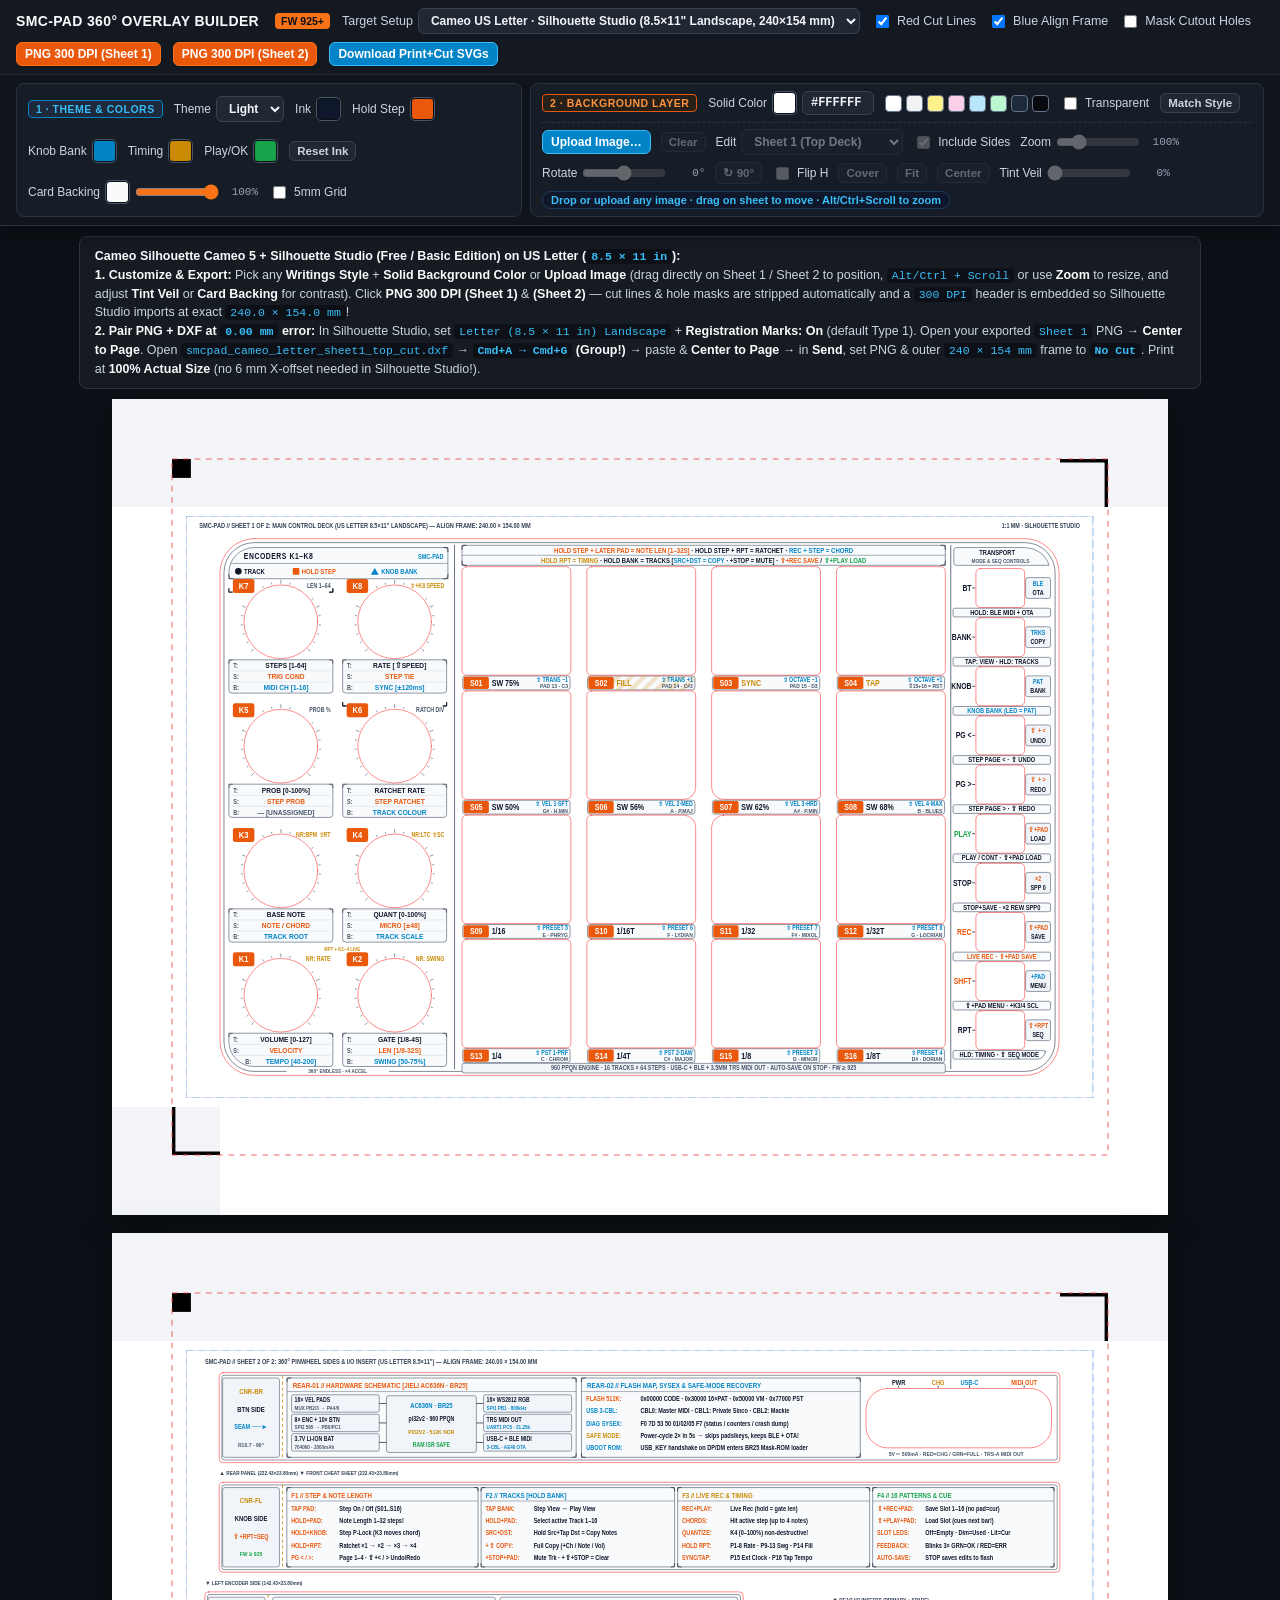
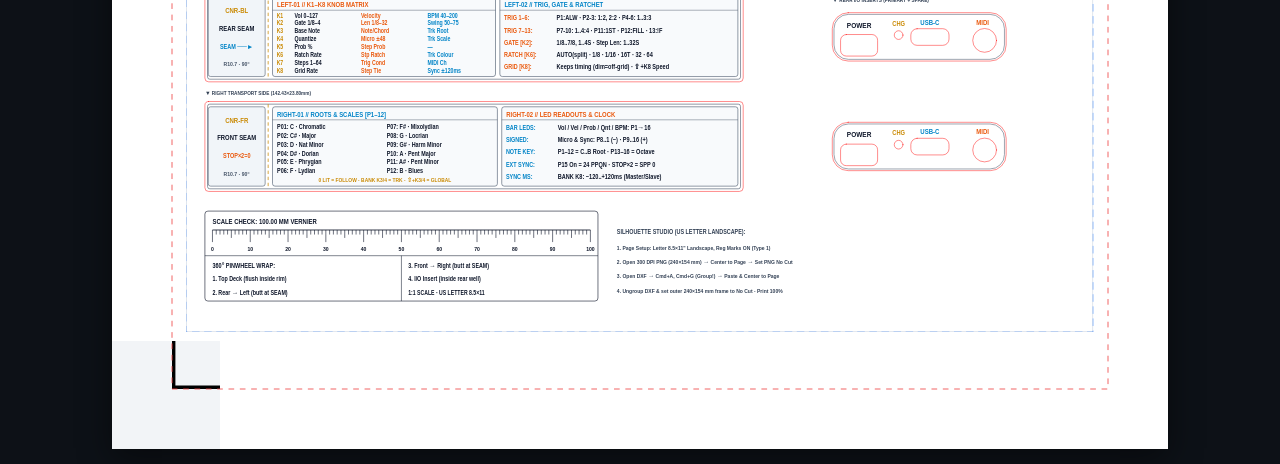
==== commit 90e5a98b: "overlay: simplify overlay builders to clean Light and Dark themes only" ====
--- a/docs/overlay/smcpad_milspec_overlay.html
+++ b/docs/overlay/smcpad_milspec_overlay.html
@@ -2,7 +2,7 @@
 <html lang="en">
 <head>
 <meta charset="utf-8">
-<title>AN/SMC-925 360° Overlay Studio — Detached Writings &amp; Custom Background</title>
+<title>SMC-PAD 360° Overlay Builder — Light &amp; Dark Print &amp; Cut</title>
 <style id="page-size-style">@page { size: 279.4mm 215.9mm; margin: 0; }</style>
 <style>
 * { box-sizing: border-box; -webkit-print-color-adjust: exact; print-color-adjust: exact; }
@@ -89,7 +89,7 @@
 
 <div class="studio-header no-print">
   <div class="top-bar">
-    <h1>AN/SMC-925 360° OVERLAY STUDIO</h1>
+    <h1>SMC-PAD 360° OVERLAY BUILDER</h1>
     <span class="badge">FW 925+</span>
     <label class="ctrl">Target Setup
       <select id="sel-layout">
@@ -113,38 +113,33 @@
   <div class="layer-dock">
     <!-- Layer 1: Detached Foreground Writings & Graphics -->
     <div class="layer-card">
-      <span class="layer-tag fg">1 · Writings &amp; Graphics</span>
-      <label class="ctrl">Style
-        <select id="sel-theme"><option value="stealth" selected>AN/PRC Tactical Stealth Dark</option>
-<option value="vellum" >MIL-DTL Archival Vellum</option>
-<option value="blueprint" >Cyanotype Engineering Blueprint</option>
-<option value="olive" >FS-34087 Tactical Olive Drab</option>
-<option value="arctic" >Cleanroom Low-Ink White</option>
-<option value="battletech" >FASA 3025 Tech Readout (Black Line-Art)</option>
-<option value="battletech_light" >FASA 3025 Tech Readout (White Line-Art)</option></select>
+      <span class="layer-tag fg">1 · Theme &amp; Colors</span>
+      <label class="ctrl">Theme
+        <select id="sel-theme"><option value="light" selected>Light</option>
+<option value="dark" >Dark</option></select>
       </label>
       <label class="ctrl" title="Primary text, TRACK mode, line-art &amp; border ink">Ink
-        <input type="color" id="inp-fg-ink" value="#ECF0F5">
+        <input type="color" id="inp-fg-ink" value="#0F172A">
       </label>
       <label class="ctrl" title="HOLD STEP mode, S: knob row &amp; K1–K8 / S01–S16 badges">Hold Step
-        <input type="color" id="inp-fg-step" value="#FF7A1A">
+        <input type="color" id="inp-fg-step" value="#EA580C">
       </label>
       <label class="ctrl" title="KNOB BANK mode, B: knob row &amp; Shift pad shortcuts">Knob Bank
-        <input type="color" id="inp-fg-pat" value="#38BDF8">
+        <input type="color" id="inp-fg-pat" value="#0284C7">
       </label>
       <label class="ctrl" title="HOLD RPT timing callouts, FILL/SYNC/TAP &amp; fold ticks">Timing
-        <input type="color" id="inp-fg-warn" value="#FACC15">
+        <input type="color" id="inp-fg-warn" value="#CA8A04">
       </label>
       <label class="ctrl" title="PLAY transport &amp; LOAD status callouts">Play/OK
-        <input type="color" id="inp-fg-ok" value="#34D399">
+        <input type="color" id="inp-fg-ok" value="#16A34A">
       </label>
       <button type="button" id="btn-fg-reset" class="ghost" title="Restore preset ink &amp; mode colors">Reset Ink</button>
       <label class="ctrl" title="Readout box backing color &amp; opacity (0% = pure transparent detached writings)">Card Backing
-        <input type="color" id="inp-box-bg" value="#FFFFFF">
-        <input type="range" id="rng-box-op" min="0" max="100" value="0">
-        <span class="val-pill" id="lbl-box-op">0%</span>
+        <input type="color" id="inp-box-bg" value="#F8FAFC">
+        <input type="range" id="rng-box-op" min="0" max="100" value="100">
+        <span class="val-pill" id="lbl-box-op">100%</span>
       </label>
-      <label class="ctrl"><input type="checkbox" id="chk-grid" checked> 5mm Grid</label>
+      <label class="ctrl"><input type="checkbox" id="chk-grid"> 5mm Grid</label>
     </div>
 
     <!-- Layer 2: Detached Background Solid Color + Uploaded Image -->
@@ -156,13 +151,13 @@
       </label>
       <div class="swatches" title="Quick solid background swatches">
         <button type="button" class="swatch" data-bg="#FFFFFF" style="background:#FFFFFF" title="Pure White (#FFFFFF)"></button>
-        <button type="button" class="swatch" data-bg="#F1F3F5" style="background:#F1F3F5" title="Tactical Alloy (#F1F3F5)"></button>
-        <button type="button" class="swatch" data-bg="#FEF08A" style="background:#FEF08A" title="Hazard Yellow (#FEF08A)"></button>
-        <button type="button" class="swatch" data-bg="#FBCFE8" style="background:#FBCFE8" title="Synth Pink (#FBCFE8)"></button>
+        <button type="button" class="swatch" data-bg="#F1F3F5" style="background:#F1F3F5" title="Light Gray (#F1F3F5)"></button>
+        <button type="button" class="swatch" data-bg="#FEF08A" style="background:#FEF08A" title="Soft Yellow (#FEF08A)"></button>
+        <button type="button" class="swatch" data-bg="#FBCFE8" style="background:#FBCFE8" title="Soft Pink (#FBCFE8)"></button>
         <button type="button" class="swatch" data-bg="#BAE6FD" style="background:#BAE6FD" title="Ice Cyan (#BAE6FD)"></button>
-        <button type="button" class="swatch" data-bg="#BBF7D0" style="background:#BBF7D0" title="Mint Phosphor (#BBF7D0)"></button>
+        <button type="button" class="swatch" data-bg="#BBF7D0" style="background:#BBF7D0" title="Mint Green (#BBF7D0)"></button>
         <button type="button" class="swatch" data-bg="#1E293B" style="background:#1E293B" title="Dark Slate (#1E293B)"></button>
-        <button type="button" class="swatch" data-bg="#090A0F" style="background:#090A0F" title="Stealth Black (#090A0F)"></button>
+        <button type="button" class="swatch" data-bg="#090A0F" style="background:#090A0F" title="Deep Black (#090A0F)"></button>
       </div>
       <label class="ctrl" title="Leave sticker background transparent (for clear/metallic/holographic vinyl)"><input type="checkbox" id="chk-bg-trans"> Transparent</label>
       <button type="button" id="btn-bg-reset" class="ghost" title="Match background color to current Writings Style">Match Style</button>
@@ -237,41 +232,35 @@
     .sheet-paper-bg { fill: #ffffff; stroke: #cbd5e1; stroke-width: 0.16; }
     .sheet-annotations text { fill: #334155 !important; }
     .sheet-ruler .box-bg { fill: #ffffff !important; fill-opacity: 1 !important; stroke: #0f172a !important; }
-    .sheet-ruler .ink, .sheet-ruler .tro-fill, .sheet-ruler .step-c, .sheet-ruler .pat-c, .sheet-ruler .warn-c { fill: #0f172a !important; }
-    .sheet-ruler .sc-rule, .sheet-ruler .sc-rule-hi, .sheet-ruler .tro-ink { stroke: #0f172a !important; }
+    .sheet-ruler .ink, .sheet-ruler .step-c, .sheet-ruler .pat-c, .sheet-ruler .warn-c { fill: #0f172a !important; }
+    .sheet-ruler .sc-rule, .sheet-ruler .sc-rule-hi { stroke: #0f172a !important; }
     .cutout-preview-mask { display: none; fill: #0b0e14; fill-opacity: 0.76; stroke: #64748b; stroke-width: 0.14; pointer-events: none; }
-    .seam-tick { fill: none; stroke: #FACC15; stroke-width: 0.20; stroke-dasharray: 0.9 0.7; }
-    .bg-base { fill: #13171D; }
-    .bg-veil { fill: #13171D; fill-opacity: 0; pointer-events: none; }
-    .panel-sub { fill: #171C24; }
-    .box-bg { fill: #1B222C; stroke: #4A5B73; stroke-width: 0.16; }
-    .box-alt { fill: #10141A; stroke: #4A5B73; stroke-width: 0.15; }
-    .grid-min { stroke: #1C232E; stroke-width: 0.07; fill: none; }
-    .grid-maj { stroke: #252F3D; stroke-width: 0.12; fill: none; }
-    .sc-trace { stroke: #2E3B4E; stroke-width: 0.18; fill: none; stroke-linecap: round; stroke-linejoin: round; }
-    .sc-rule { stroke: #4A5B73; fill: none; }
-    .sc-rule-hi { stroke: #7C91AD; fill: none; }
-    .tro-ink { stroke: #ECF0F5; fill: none; stroke-linecap: square; stroke-linejoin: miter; }
-    .tro-fill { fill: #ECF0F5; }
-    .tro-paper { fill: #1B222C; stroke: #ECF0F5; }
-    .ink { fill: #ECF0F5; }
-    .muted { fill: #8C9BAE; }
-    .step-c { fill: #FF7A1A; }
-    .step-bg { fill: #FF7A1A; }
-    .step-fg { fill: #111317; }
-    .pat-c { fill: #38BDF8; }
-    .warn-c { fill: #FACC15; }
-    .warn-stroke { stroke: #FACC15; fill: none; }
-    .ok-c { fill: #34D399; }
+    .seam-tick { fill: none; stroke: #CA8A04; stroke-width: 0.20; stroke-dasharray: 0.9 0.7; }
+    .bg-base { fill: #FFFFFF; }
+    .bg-veil { fill: #FFFFFF; fill-opacity: 0; pointer-events: none; }
+    .panel-sub { fill: #F8FAFC; }
+    .box-bg { fill: #F8FAFC; stroke: #475569; stroke-width: 0.16; }
+    .box-alt { fill: #F1F5F9; stroke: #475569; stroke-width: 0.15; }
+    .cad-grid-lines { display: none; }
+    .grid-min { stroke: #EDF2F7; stroke-width: 0.07; fill: none; }
+    .grid-maj { stroke: #CBD5E1; stroke-width: 0.12; fill: none; }
+    .sc-trace { stroke: #94A3B8; stroke-width: 0.18; fill: none; stroke-linecap: round; stroke-linejoin: round; }
+    .sc-rule { stroke: #475569; fill: none; }
+    .sc-rule-hi { stroke: #0F172A; fill: none; }
+    .ink { fill: #0F172A; }
+    .muted { fill: #475569; }
+    .step-c { fill: #EA580C; }
+    .step-bg { fill: #EA580C; }
+    .step-fg { fill: #FFFFFF; }
+    .pat-c { fill: #0284C7; }
+    .warn-c { fill: #CA8A04; }
+    .warn-stroke { stroke: #CA8A04; fill: none; }
+    .ok-c { fill: #16A34A; }
     .f-cond { font-family: "Roboto Condensed", "Avenir Next Condensed", "Bahnschrift", "Liberation Sans Narrow", "Arial Narrow", sans-serif; }
     .f-mono { font-family: "Noto Sans Mono", "JetBrains Mono", "SF Mono", "DejaVu Sans Mono", "Liberation Mono", monospace; }
-    
-    .tro-only { display: none; }
-    .non-tro { display: inline; }
-    
     </style>
 <rect x="0.08" y="0.08" width="239.84" height="153.84" class="sheet-paper-bg"/>
-<g class="sheet-annotations f-cond"><text x="3.5" y="3.3" class="muted" font-size="1.82" font-weight="700">AN/SMC-925 // SHEET 1 OF 2: MAIN CONTROL DECK (US LETTER 8.5×11" LANDSCAPE) — ALIGN FRAME: 240.00 × 154.00 MM</text><text x="236.5" y="3.3" class="muted" font-size="1.72" font-weight="700" text-anchor="end">1:1 MM · SILHOUETTE STUDIO</text></g>
+<g class="sheet-annotations f-cond"><text x="3.5" y="3.3" class="muted" font-size="1.82" font-weight="700">SMC-PAD // SHEET 1 OF 2: MAIN CONTROL DECK (US LETTER 8.5×11" LANDSCAPE) — ALIGN FRAME: 240.00 × 154.00 MM</text><text x="236.5" y="3.3" class="muted" font-size="1.72" font-weight="700" text-anchor="end">1:1 MM · SILHOUETTE STUDIO</text></g>
 <defs><clipPath id="mls1tp-bleed-clip"><path d="M18.000,4.500 L222.000,4.500 A10.500,10.500 0 0 1 232.500,15.000 L232.500,139.000 A10.500,10.500 0 0 1 222.000,149.500 L18.000,149.500 A10.500,10.500 0 0 1 7.500,139.000 L7.500,15.000 A10.500,10.500 0 0 1 18.000,4.500 Z"/></clipPath><pattern id="mls1tp-haz-pat" width="2.4" height="2.4" patternTransform="rotate(45)" patternUnits="userSpaceOnUse"><rect width="1.1" height="2.4" class="warn-c" opacity="0.22"/></pattern></defs>
 <g id="mls1tp-print" class="f-cond">
 <g class="piece-bg-layer" clip-path="url(#mls1tp-bleed-clip)" data-sheet="s1" data-piece="top" data-rx="7.50" data-ry="4.50" data-rw="225.00" data-rh="145.00">
@@ -283,37 +272,14 @@
 <path d="M25,4.5V149.5 M50,4.5V149.5 M75,4.5V149.5 M100,4.5V149.5 M125,4.5V149.5 M150,4.5V149.5 M175,4.5V149.5 M200,4.5V149.5 M225,4.5V149.5 M7.5,0H232.5 M7.5,25H232.5 M7.5,50H232.5 M7.5,75H232.5 M7.5,100H232.5 M7.5,125H232.5 M7.5,150H232.5" class="grid-maj"/>
 </g></g>
 <g id="mls1tp-fg" class="piece-fg-layer">
-<path d="M18.000,7.050 L22.050,7.050 M26.950,7.050 L49.250,7.050 M54.150,7.050 L76.450,7.050 M81.350,7.050 L103.650,7.050 M108.550,7.050 L130.850,7.050 M135.750,7.050 L158.050,7.050 M162.950,7.050 L185.250,7.050 M190.150,7.050 L212.450,7.050 M217.350,7.050 L222.000,7.050 A7.950,7.950 0 0 1 229.950,15.000 L229.950,139.000 A7.950,7.950 0 0 1 222.000,146.950 L53.700,146.950 M26.600,146.950 L18.000,146.950 A7.950,7.950 0 0 1 10.050,139.000 L10.050,15.000 A7.950,7.950 0 0 1 18.000,7.050" class="sc-rule" stroke-width="0.18"/>
+<path d="M18.000,7.050 L222.000,7.050 A7.950,7.950 0 0 1 229.950,15.000 L229.950,139.000 A7.950,7.950 0 0 1 222.000,146.950 L53.700,146.950 M26.600,146.950 L18.000,146.950 A7.950,7.950 0 0 1 10.050,139.000 L10.050,15.000 A7.950,7.950 0 0 1 18.000,7.050" class="sc-rule" stroke-width="0.18"/>
 <line x1="71.05" y1="7.65" x2="71.05" y2="146.35" class="sc-rule" stroke-width="0.22"/>
-<line x1="71.60" y1="9.55" x2="71.60" y2="144.45" class="sc-trace non-tro" stroke-dasharray="1.8 1.0"/>
 <line x1="202.35" y1="7.65" x2="202.35" y2="146.35" class="sc-rule" stroke-width="0.22"/>
-<g class="tro-only f-cond" id="mls1tp-tro-border"><path d="M18.000,7.050 L22.050,7.050 M26.950,7.050 L49.250,7.050 M54.150,7.050 L76.450,7.050 M81.350,7.050 L103.650,7.050 M108.550,7.050 L130.850,7.050 M135.750,7.050 L158.050,7.050 M162.950,7.050 L185.250,7.050 M190.150,7.050 L212.450,7.050 M217.350,7.050 L222.000,7.050 A7.950,7.950 0 0 1 229.950,15.000 L229.950,139.000 A7.950,7.950 0 0 1 222.000,146.950 L53.700,146.950 M26.600,146.950 L18.000,146.950 A7.950,7.950 0 0 1 10.050,139.000 L10.050,15.000 A7.950,7.950 0 0 1 18.000,7.050" class="tro-ink" stroke-width="0.34"/><path d="M18.000,7.600 L22.050,7.600 M26.950,7.600 L49.250,7.600 M54.150,7.600 L76.450,7.600 M81.350,7.600 L103.650,7.600 M108.550,7.600 L130.850,7.600 M135.750,7.600 L158.050,7.600 M162.950,7.600 L185.250,7.600 M190.150,7.600 L212.450,7.600 M217.350,7.600 L222.000,7.600 A7.400,7.400 0 0 1 229.400,15.000 L229.400,139.000 A7.400,7.400 0 0 1 222.000,146.400 L53.700,146.400 M26.600,146.400 L18.000,146.400 A7.400,7.400 0 0 1 10.600,139.000 L10.600,15.000 A7.400,7.400 0 0 1 18.000,7.600" class="tro-ink" stroke-width="0.11"/></g>
-<text x="24.50" y="7.53" class="f-cond muted" font-size="1.35" font-weight="700" text-anchor="middle">[Z8]</text>
-<text x="51.70" y="7.53" class="f-cond muted" font-size="1.35" font-weight="700" text-anchor="middle">[Z7]</text>
-<text x="78.90" y="7.53" class="f-cond muted" font-size="1.35" font-weight="700" text-anchor="middle">[Z6]</text>
-<text x="106.10" y="7.53" class="f-cond muted" font-size="1.35" font-weight="700" text-anchor="middle">[Z5]</text>
-<text x="133.30" y="7.53" class="f-cond muted" font-size="1.35" font-weight="700" text-anchor="middle">[Z4]</text>
-<text x="160.50" y="7.53" class="f-cond muted" font-size="1.35" font-weight="700" text-anchor="middle">[Z3]</text>
-<text x="187.70" y="7.53" class="f-cond muted" font-size="1.35" font-weight="700" text-anchor="middle">[Z2]</text>
-<text x="214.90" y="7.53" class="f-cond muted" font-size="1.35" font-weight="700" text-anchor="middle">[Z1]</text>
-<path d="M40.15,19.00 V47.20 M40.15,49.80 V80.10 M40.15,82.70 V113.10 M40.15,115.70 V143.00" class="sc-trace non-tro"/>
-<path d="M39.25,23.50 V47.20 M39.25,49.80 V80.10 M39.25,82.70 V113.10 M39.25,115.70 V138.50" class="sc-trace non-tro" stroke-dasharray="1.2 0.9"/>
-<path d="M35.95,28.00 H44.35" class="sc-trace non-tro"/>
-<circle cx="40.15" cy="28.00" r="0.55" class="pat-c non-tro"/>
-<path d="M35.95,60.90 H44.35" class="sc-trace non-tro"/>
-<circle cx="40.15" cy="60.90" r="0.55" class="pat-c non-tro"/>
-<path d="M35.95,93.90 H44.35" class="sc-trace non-tro"/>
-<circle cx="40.15" cy="93.90" r="0.55" class="pat-c non-tro"/>
-<path d="M35.95,126.80 H44.35" class="sc-trace non-tro"/>
-<circle cx="40.15" cy="126.80" r="0.55" class="pat-c non-tro"/>
-<text x="41.35" y="49.15" class="f-cond muted" font-size="1.45" font-weight="700" text-anchor="middle">SPI2 · 595 MUX</text>
-<text x="41.35" y="82.05" class="f-cond muted" font-size="1.45" font-weight="700" text-anchor="middle">QUAD DEC · ISR</text>
 <text x="41.35" y="115.05" class="f-cond warn-c" font-size="1.45" font-weight="700" text-anchor="middle">RPT + K1–4 LIVE</text>
 <path d="M18.000,8.350 L68.500,8.350 A0.800,0.800 0 0 1 69.300,9.150 L69.300,15.800 A0.800,0.800 0 0 1 68.500,16.600 L12.150,16.600 A0.800,0.800 0 0 1 11.350,15.800 L11.350,15.000 A6.650,6.650 0 0 1 18.000,8.350 Z" class="box-bg"/>
 <path d="M68.10,8.35 L69.30,8.35 L69.30,9.55 M11.35,15.40 L11.35,16.60 L12.55,16.60 M68.10,16.60 L69.30,16.60 L69.30,15.40" fill="none" class="sc-rule-hi" stroke-width="0.18"/>
 <line x1="11.90" y1="12.55" x2="69.30" y2="12.55" class="sc-rule" stroke-width="0.13"/>
-<g class="non-tro"><text x="15.30" y="11.37" class="ink" font-size="2.22" font-weight="700" letter-spacing="0.14">SEC-01 // ENCODER ARRAY</text><text x="68.10" y="11.33" class="f-cond pat-c" font-size="1.78" font-weight="700" text-anchor="end">AN/SMC-925</text></g>
-<g class="tro-only"><defs><mask id="mls1tp-sec1-slit" maskUnits="userSpaceOnUse" x="13.20" y="7.77" width="44.50" height="5.50"><rect x="13.20" y="7.77" width="44.50" height="5.50" fill="#ffffff"/><line x1="15.20" y1="10.65" x2="55.70" y2="10.65" stroke="#000000" stroke-width="0.30"/></mask></defs><text x="15.20" y="11.57" mask="url(#mls1tp-sec1-slit)" class="tro-fill f-cond" font-size="2.62" font-weight="900" letter-spacing="0.28" text-anchor="start">TECH READOUT: SMC-925</text><text x="68.20" y="11.37" class="f-cond tro-fill" font-size="1.65" font-weight="700" text-anchor="end">WHM-925</text></g>
+<text x="15.30" y="11.37" class="ink" font-size="2.22" font-weight="700" letter-spacing="0.14">ENCODERS K1–K8</text><text x="68.10" y="11.33" class="f-cond pat-c" font-size="1.78" font-weight="700" text-anchor="end">SMC-PAD</text>
 <circle cx="13.85" cy="14.65" r="0.88" class="ink"/>
 <text x="15.35" y="15.37" class="ink" font-size="1.92" font-weight="700">TRACK</text>
 <rect x="28.25" y="13.77" width="1.75" height="1.75" rx="0.25" class="step-bg"/>
@@ -438,18 +404,6 @@
 <line x1="73.02" y1="10.40" x2="200.90" y2="10.40" class="sc-rule" stroke-width="0.12"/>
 <text x="136.96" y="9.73" class="ink" font-size="1.95" font-weight="700" text-anchor="middle"><tspan class="step-c">HOLD STEP + LATER PAD = NOTE LEN [1–32S]</tspan>  ·  HOLD STEP + RPT = RATCHET  ·  <tspan class="pat-c">REC + STEP = CHORD</tspan></text>
 <text x="136.96" y="12.39" class="ink" font-size="1.90" font-weight="700" text-anchor="middle"><tspan class="warn-c">HOLD RPT = TIMING</tspan>  ·  HOLD BANK = TRACKS [<tspan class="pat-c">SRC+DST = COPY</tspan> · +STOP = MUTE]  ·  <tspan class="step-c">⇧+REC SAVE</tspan> / <tspan class="ok-c">⇧+PLAY LOAD</tspan></text>
-<g class="non-tro">
-<g class="sc-rule-hi" fill="none" stroke-width="0.13"><circle cx="136.97" cy="77.06" r="1.43"/><line x1="134.66" y1="77.06" x2="139.27" y2="77.06"/><line x1="136.97" y1="74.77" x2="136.97" y2="79.36"/></g>
-<circle cx="136.97" cy="77.06" r="2.75" class="sc-trace" stroke-dasharray="0.8 0.6"/>
-<g class="sc-trace" fill="none" stroke-width="0.13"><circle cx="103.94" cy="44.20" r="0.71"/><line x1="102.78" y1="44.20" x2="105.09" y2="44.20"/><line x1="103.94" y1="43.05" x2="103.94" y2="45.34"/></g>
-<g class="sc-trace" fill="none" stroke-width="0.13"><circle cx="136.97" cy="44.20" r="0.71"/><line x1="135.81" y1="44.20" x2="138.12" y2="44.20"/><line x1="136.97" y1="43.05" x2="136.97" y2="45.34"/></g>
-<g class="sc-trace" fill="none" stroke-width="0.13"><circle cx="169.99" cy="44.20" r="0.71"/><line x1="168.84" y1="44.20" x2="171.14" y2="44.20"/><line x1="169.99" y1="43.05" x2="169.99" y2="45.34"/></g>
-<g class="sc-trace" fill="none" stroke-width="0.13"><circle cx="103.94" cy="77.06" r="0.71"/><line x1="102.78" y1="77.06" x2="105.09" y2="77.06"/><line x1="103.94" y1="75.91" x2="103.94" y2="78.22"/></g>
-<g class="sc-trace" fill="none" stroke-width="0.13"><circle cx="169.99" cy="77.06" r="0.71"/><line x1="168.84" y1="77.06" x2="171.14" y2="77.06"/><line x1="169.99" y1="75.91" x2="169.99" y2="78.22"/></g>
-<g class="sc-trace" fill="none" stroke-width="0.13"><circle cx="103.94" cy="109.94" r="0.71"/><line x1="102.78" y1="109.94" x2="105.09" y2="109.94"/><line x1="103.94" y1="108.79" x2="103.94" y2="111.09"/></g>
-<g class="sc-trace" fill="none" stroke-width="0.13"><circle cx="136.97" cy="109.94" r="0.71"/><line x1="135.81" y1="109.94" x2="138.12" y2="109.94"/><line x1="136.97" y1="108.79" x2="136.97" y2="111.09"/></g>
-<g class="sc-trace" fill="none" stroke-width="0.13"><circle cx="169.99" cy="109.94" r="0.71"/><line x1="168.84" y1="109.94" x2="171.14" y2="109.94"/><line x1="169.99" y1="108.79" x2="169.99" y2="111.09"/></g>
-</g>
 <rect x="73.22" y="42.33" width="28.40" height="3.68" rx="0.65" class="box-bg"/>
 <rect x="73.44" y="42.55" width="6.70" height="3.24" rx="0.45" class="step-bg"/>
 <text x="76.79" y="44.97" class="f-cond step-fg" font-size="2.30" font-weight="700" text-anchor="middle">S01</text>
@@ -550,7 +504,7 @@
 <rect x="73.02" y="144.82" width="127.88" height="2.55" rx="0.55" class="box-alt"/>
 <text x="136.96" y="146.70" class="f-cond muted" font-size="1.75" font-weight="700" text-anchor="middle">960 PPQN ENGINE  ·  16 TRACKS × 64 STEPS  ·  USB-C + BLE + 3.5MM TRS MIDI OUT  ·  AUTO-SAVE ON STOP  ·  FW ≥ 925</text>
 <path d="M203.850,8.350 L222.000,8.350 A6.650,6.650 0 0 1 228.360,13.050 L203.850,13.050 A0.700,0.700 0 0 1 203.150,12.350 L203.150,9.050 A0.700,0.700 0 0 1 203.850,8.350 Z" class="box-bg"/>
-<text x="214.60" y="10.42" class="ink" font-size="1.85" font-weight="700" text-anchor="middle">SEC-03 // TRANSPORT</text><text x="215.50" y="12.38" class="f-cond muted" font-size="1.52" font-weight="700" text-anchor="middle">MODE &amp; SEQ CONTROLS</text>
+<text x="214.60" y="10.42" class="ink" font-size="1.85" font-weight="700" text-anchor="middle">TRANSPORT</text><text x="215.50" y="12.38" class="f-cond muted" font-size="1.52" font-weight="700" text-anchor="middle">MODE &amp; SEQ CONTROLS</text>
 <line x1="208.05" y1="19.05" x2="208.78" y2="19.05" class="sc-rule-hi" stroke-width="0.20"/>
 <text x="207.85" y="19.83" class="f-cond ink" font-size="2.22" font-weight="700" text-anchor="end">BT</text>
 <rect x="222.15" y="16.30" width="6.60" height="5.50" rx="0.55" class="box-alt"/>
@@ -715,41 +669,35 @@
     .sheet-paper-bg { fill: #ffffff; stroke: #cbd5e1; stroke-width: 0.16; }
     .sheet-annotations text { fill: #334155 !important; }
     .sheet-ruler .box-bg { fill: #ffffff !important; fill-opacity: 1 !important; stroke: #0f172a !important; }
-    .sheet-ruler .ink, .sheet-ruler .tro-fill, .sheet-ruler .step-c, .sheet-ruler .pat-c, .sheet-ruler .warn-c { fill: #0f172a !important; }
-    .sheet-ruler .sc-rule, .sheet-ruler .sc-rule-hi, .sheet-ruler .tro-ink { stroke: #0f172a !important; }
+    .sheet-ruler .ink, .sheet-ruler .step-c, .sheet-ruler .pat-c, .sheet-ruler .warn-c { fill: #0f172a !important; }
+    .sheet-ruler .sc-rule, .sheet-ruler .sc-rule-hi { stroke: #0f172a !important; }
     .cutout-preview-mask { display: none; fill: #0b0e14; fill-opacity: 0.76; stroke: #64748b; stroke-width: 0.14; pointer-events: none; }
-    .seam-tick { fill: none; stroke: #FACC15; stroke-width: 0.20; stroke-dasharray: 0.9 0.7; }
-    .bg-base { fill: #13171D; }
-    .bg-veil { fill: #13171D; fill-opacity: 0; pointer-events: none; }
-    .panel-sub { fill: #171C24; }
-    .box-bg { fill: #1B222C; stroke: #4A5B73; stroke-width: 0.16; }
-    .box-alt { fill: #10141A; stroke: #4A5B73; stroke-width: 0.15; }
-    .grid-min { stroke: #1C232E; stroke-width: 0.07; fill: none; }
-    .grid-maj { stroke: #252F3D; stroke-width: 0.12; fill: none; }
-    .sc-trace { stroke: #2E3B4E; stroke-width: 0.18; fill: none; stroke-linecap: round; stroke-linejoin: round; }
-    .sc-rule { stroke: #4A5B73; fill: none; }
-    .sc-rule-hi { stroke: #7C91AD; fill: none; }
-    .tro-ink { stroke: #ECF0F5; fill: none; stroke-linecap: square; stroke-linejoin: miter; }
-    .tro-fill { fill: #ECF0F5; }
-    .tro-paper { fill: #1B222C; stroke: #ECF0F5; }
-    .ink { fill: #ECF0F5; }
-    .muted { fill: #8C9BAE; }
-    .step-c { fill: #FF7A1A; }
-    .step-bg { fill: #FF7A1A; }
-    .step-fg { fill: #111317; }
-    .pat-c { fill: #38BDF8; }
-    .warn-c { fill: #FACC15; }
-    .warn-stroke { stroke: #FACC15; fill: none; }
-    .ok-c { fill: #34D399; }
+    .seam-tick { fill: none; stroke: #CA8A04; stroke-width: 0.20; stroke-dasharray: 0.9 0.7; }
+    .bg-base { fill: #FFFFFF; }
+    .bg-veil { fill: #FFFFFF; fill-opacity: 0; pointer-events: none; }
+    .panel-sub { fill: #F8FAFC; }
+    .box-bg { fill: #F8FAFC; stroke: #475569; stroke-width: 0.16; }
+    .box-alt { fill: #F1F5F9; stroke: #475569; stroke-width: 0.15; }
+    .cad-grid-lines { display: none; }
+    .grid-min { stroke: #EDF2F7; stroke-width: 0.07; fill: none; }
+    .grid-maj { stroke: #CBD5E1; stroke-width: 0.12; fill: none; }
+    .sc-trace { stroke: #94A3B8; stroke-width: 0.18; fill: none; stroke-linecap: round; stroke-linejoin: round; }
+    .sc-rule { stroke: #475569; fill: none; }
+    .sc-rule-hi { stroke: #0F172A; fill: none; }
+    .ink { fill: #0F172A; }
+    .muted { fill: #475569; }
+    .step-c { fill: #EA580C; }
+    .step-bg { fill: #EA580C; }
+    .step-fg { fill: #FFFFFF; }
+    .pat-c { fill: #0284C7; }
+    .warn-c { fill: #CA8A04; }
+    .warn-stroke { stroke: #CA8A04; fill: none; }
+    .ok-c { fill: #16A34A; }
     .f-cond { font-family: "Roboto Condensed", "Avenir Next Condensed", "Bahnschrift", "Liberation Sans Narrow", "Arial Narrow", sans-serif; }
     .f-mono { font-family: "Noto Sans Mono", "JetBrains Mono", "SF Mono", "DejaVu Sans Mono", "Liberation Mono", monospace; }
-    
-    .tro-only { display: none; }
-    .non-tro { display: inline; }
-    
     </style>
 <rect x="0.08" y="0.08" width="239.84" height="153.84" class="sheet-paper-bg"/>
-<g class="sheet-annotations f-cond"><text x="5.0" y="3.8" class="muted" font-size="1.82" font-weight="700">AN/SMC-925 // SHEET 2 OF 2: 360° PINWHEEL SIDES &amp; I/O INSERT (US LETTER 8.5×11") — ALIGN FRAME: 240.00 × 154.00 MM</text><text x="8.8" y="33.2" class="muted" font-size="1.52" font-weight="700">▲ REAR BULKHEAD (222.43×23.80mm)   ▼ FRONT OPERATOR CHEAT SHEET (222.43×23.80mm)</text><text x="5.0" y="62.2" class="muted" font-size="1.52" font-weight="700">▼ LEFT ENCODER SIDE (142.43×23.80mm)</text><text x="171.0" y="66.8" class="muted" font-size="1.52" font-weight="700">▼ REAR I/O INSERTS (PRIMARY + SPARE)</text><text x="5.0" y="91.2" class="muted" font-size="1.52" font-weight="700">▼ RIGHT TRANSPORT SIDE (142.43×23.80mm)</text><text x="114.0" y="128.0" class="muted" font-size="1.75" font-weight="700">SILHOUETTE STUDIO (US LETTER LANDSCAPE):</text><text x="114.0" y="132.2" class="muted" font-size="1.62" font-weight="700">1. Page Setup: Letter 8.5×11" Landscape, Reg Marks ON (Type 1)</text><text x="114.0" y="136.0" class="muted" font-size="1.62" font-weight="700">2. Open 300 DPI PNG (240×154 mm) → Center to Page → Set PNG No Cut</text><text x="114.0" y="139.8" class="muted" font-size="1.62" font-weight="700">3. Open DXF → Cmd+A, Cmd+G (Group!) → Paste &amp; Center to Page</text><text x="114.0" y="143.6" class="muted" font-size="1.62" font-weight="700">4. Ungroup DXF &amp; set outer 240×154 mm frame to No Cut · Print 100%</text></g>
+<g class="sheet-annotations f-cond"><text x="5.0" y="3.8" class="muted" font-size="1.82" font-weight="700">SMC-PAD // SHEET 2 OF 2: 360° PINWHEEL SIDES &amp; I/O INSERT (US LETTER 8.5×11") — ALIGN FRAME: 240.00 × 154.00 MM</text><text x="8.8" y="33.2" class="muted" font-size="1.52" font-weight="700">▲ REAR PANEL (222.43×23.80mm)   ▼ FRONT CHEAT SHEET (222.43×23.80mm)</text><text x="5.0" y="62.2" class="muted" font-size="1.52" font-weight="700">▼ LEFT ENCODER SIDE (142.43×23.80mm)</text><text x="171.0" y="66.8" class="muted" font-size="1.52" font-weight="700">▼ REAR I/O INSERTS (PRIMARY + SPARE)</text><text x="5.0" y="91.2" class="muted" font-size="1.52" font-weight="700">▼ RIGHT TRANSPORT SIDE (142.43×23.80mm)</text><text x="114.0" y="128.0" class="muted" font-size="1.75" font-weight="700">SILHOUETTE STUDIO (US LETTER LANDSCAPE):</text><text x="114.0" y="132.2" class="muted" font-size="1.62" font-weight="700">1. Page Setup: Letter 8.5×11" Landscape, Reg Marks ON (Type 1)</text><text x="114.0" y="136.0" class="muted" font-size="1.62" font-weight="700">2. Open 300 DPI PNG (240×154 mm) → Center to Page → Set PNG No Cut</text><text x="114.0" y="139.8" class="muted" font-size="1.62" font-weight="700">3. Open DXF → Cmd+A, Cmd+G (Group!) → Paste &amp; Center to Page</text><text x="114.0" y="143.6" class="muted" font-size="1.62" font-weight="700">4. Ungroup DXF &amp; set outer 240×154 mm frame to No Cut · Print 100%</text></g>
 <defs><clipPath id="mls2rear-clip"><path d="M9.788,4.600 L230.212,4.600 A2.400,2.400 0 0 1 232.612,7.000 L232.612,28.800 A2.400,2.400 0 0 1 230.212,31.200 L9.788,31.200 A2.400,2.400 0 0 1 7.388,28.800 L7.388,7.000 A2.400,2.400 0 0 1 9.788,4.600 Z"/></clipPath></defs>
 <g id="mls2rear-print" class="f-cond">
 <g class="piece-bg-layer" clip-path="url(#mls2rear-clip)" data-sheet="s2" data-piece="side" data-rx="3.60" data-ry="4.60" data-rw="232.80" data-rh="113.60">
@@ -762,7 +710,6 @@
 </g></g>
 <g id="mls2rear-fg" class="piece-fg-layer">
 <rect x="9.49" y="6.70" width="221.02" height="22.40" rx="0.6" class="sc-rule" stroke-width="0.16"/>
-<g class="tro-only" id="mls2rear-tro-band"><rect x="9.49" y="6.70" width="221.02" height="22.40" rx="0.55" class="tro-ink" stroke-width="0.28"/></g>
 <rect x="9.69" y="7.40" width="15.04" height="21.00" rx="0.6" class="box-alt"/><text x="17.21" y="11.60" class="f-cond warn-c" font-size="1.95" font-weight="700" text-anchor="middle">CNR-BR</text><text x="17.21" y="16.30" class="f-cond ink" font-size="1.90" font-weight="700" text-anchor="middle">BTN SIDE</text><text x="17.21" y="21.00" class="f-cond pat-c" font-size="1.78" font-weight="700" text-anchor="middle">SEAM ──►</text><text x="17.21" y="25.60" class="f-cond muted" font-size="1.65" font-weight="700" text-anchor="middle">R10.7 · 90°</text><line x1="25.53" y1="6.70" x2="25.53" y2="29.10" class="seam-tick"/>
 <rect x="26.73" y="7.40" width="76.50" height="21.00" rx="0.7" class="box-bg"/>
 <path d="M26.73,8.50 L26.73,7.40 L27.83,7.40 M102.13,7.40 L103.23,7.40 L103.23,8.50 M26.73,27.30 L26.73,28.40 L27.83,28.40 M102.13,28.40 L103.23,28.40 L103.23,27.30" fill="none" class="sc-rule-hi" stroke-width="0.18"/>
@@ -839,7 +786,6 @@
 </g></g>
 <g id="mls2front-fg" class="piece-fg-layer">
 <rect x="9.49" y="35.70" width="221.02" height="22.40" rx="0.6" class="sc-rule" stroke-width="0.16"/>
-<g class="tro-only" id="mls2front-tro-band"><rect x="9.49" y="35.70" width="221.02" height="22.40" rx="0.55" class="tro-ink" stroke-width="0.28"/></g>
 <rect x="9.69" y="36.40" width="15.04" height="21.00" rx="0.6" class="box-alt"/><text x="17.21" y="40.60" class="f-cond warn-c" font-size="1.95" font-weight="700" text-anchor="middle">CNR-FL</text><text x="17.21" y="45.30" class="f-cond ink" font-size="1.90" font-weight="700" text-anchor="middle">KNOB SIDE</text><text x="17.21" y="50.00" class="f-cond step-c" font-size="1.78" font-weight="700" text-anchor="middle">⇧+RPT=SEQ</text><text x="17.21" y="54.60" class="f-cond ok-c" font-size="1.65" font-weight="700" text-anchor="middle">FW ≥ 925</text><line x1="25.53" y1="35.70" x2="25.53" y2="58.10" class="seam-tick"/>
 <rect x="26.68" y="36.40" width="50.60" height="21.00" rx="0.65" class="box-bg"/>
 <path d="M26.68,37.40 L26.68,36.40 L27.68,36.40 M76.28,36.40 L77.28,36.40 L77.28,37.40 M26.68,56.40 L26.68,57.40 L27.68,57.40 M76.28,57.40 L77.28,57.40 L77.28,56.40" fill="none" class="sc-rule-hi" stroke-width="0.18"/>
@@ -912,7 +858,6 @@
 </g></g>
 <g id="mls2left-fg" class="piece-fg-layer">
 <rect x="5.70" y="64.70" width="141.02" height="22.40" rx="0.6" class="sc-rule" stroke-width="0.16"/>
-<g class="tro-only" id="mls2left-tro-band"><rect x="5.70" y="64.70" width="141.02" height="22.40" rx="0.55" class="tro-ink" stroke-width="0.28"/></g>
 <rect x="5.90" y="65.40" width="15.04" height="21.00" rx="0.6" class="box-alt"/><text x="13.42" y="69.60" class="f-cond warn-c" font-size="1.95" font-weight="700" text-anchor="middle">CNR-BL</text><text x="13.42" y="74.30" class="f-cond ink" font-size="1.90" font-weight="700" text-anchor="middle">REAR SEAM</text><text x="13.42" y="79.00" class="f-cond pat-c" font-size="1.78" font-weight="700" text-anchor="middle">SEAM ──►</text><text x="13.42" y="83.60" class="f-cond muted" font-size="1.65" font-weight="700" text-anchor="middle">R10.7 · 90°</text><line x1="21.74" y1="64.70" x2="21.74" y2="87.10" class="seam-tick"/>
 <rect x="22.89" y="65.40" width="59.00" height="21.00" rx="0.65" class="box-bg"/>
 <text x="24.09" y="68.05" class="step-c" font-size="1.92" font-weight="700">LEFT-01 // K1–K8 KNOB MATRIX</text>
@@ -977,7 +922,6 @@
 </g></g>
 <g id="mls2io1-fg" class="piece-fg-layer">
 <rect x="171.45" y="69.95" width="45.10" height="11.90" rx="3.80" class="sc-rule" stroke-width="0.14"/>
-<rect x="171.45" y="69.95" width="45.10" height="11.90" rx="3.80" class="tro-only tro-ink" stroke-width="0.28"/>
 <text x="178.09" y="73.45" class="f-cond ink" font-size="2.10" font-weight="700" text-anchor="middle">POWER</text>
 <text x="188.55" y="72.95" class="f-cond warn-c" font-size="1.85" font-weight="700" text-anchor="middle">CHG</text>
 <text x="196.83" y="72.68" class="f-cond pat-c" font-size="1.95" font-weight="700" text-anchor="middle">USB-C</text>
@@ -1004,7 +948,6 @@
 </g></g>
 <g id="mls2right-fg" class="piece-fg-layer">
 <rect x="5.70" y="93.70" width="141.02" height="22.40" rx="0.6" class="sc-rule" stroke-width="0.16"/>
-<g class="tro-only" id="mls2right-tro-band"><rect x="5.70" y="93.70" width="141.02" height="22.40" rx="0.55" class="tro-ink" stroke-width="0.28"/></g>
 <rect x="5.90" y="94.40" width="15.04" height="21.00" rx="0.6" class="box-alt"/><text x="13.42" y="98.60" class="f-cond warn-c" font-size="1.95" font-weight="700" text-anchor="middle">CNR-FR</text><text x="13.42" y="103.30" class="f-cond ink" font-size="1.90" font-weight="700" text-anchor="middle">FRONT SEAM</text><text x="13.42" y="108.00" class="f-cond step-c" font-size="1.78" font-weight="700" text-anchor="middle">STOP×2=0</text><text x="13.42" y="112.60" class="f-cond muted" font-size="1.65" font-weight="700" text-anchor="middle">R10.7 · 90°</text><line x1="21.74" y1="93.70" x2="21.74" y2="116.10" class="seam-tick"/>
 <rect x="22.89" y="94.40" width="59.50" height="21.00" rx="0.65" class="box-bg"/>
 <text x="24.09" y="97.05" class="pat-c" font-size="1.92" font-weight="700">RIGHT-01 // ROOTS &amp; SCALES [P1–12]</text>
@@ -1050,7 +993,6 @@
 </g></g>
 <g id="mls2io2-fg" class="piece-fg-layer">
 <rect x="171.45" y="98.95" width="45.10" height="11.90" rx="3.80" class="sc-rule" stroke-width="0.14"/>
-<rect x="171.45" y="98.95" width="45.10" height="11.90" rx="3.80" class="tro-only tro-ink" stroke-width="0.28"/>
 <text x="178.09" y="102.45" class="f-cond ink" font-size="2.10" font-weight="700" text-anchor="middle">POWER</text>
 <text x="188.55" y="101.95" class="f-cond warn-c" font-size="1.85" font-weight="700" text-anchor="middle">CHG</text>
 <text x="196.83" y="101.68" class="f-cond pat-c" font-size="1.95" font-weight="700" text-anchor="middle">USB-C</text>
@@ -1067,17 +1009,8 @@
 </g>
 <g class="f-cond sheet-ruler" transform="translate(5.00,122.00)">
 <rect x="0" y="0" width="104" height="23.8" rx="0.8" class="box-bg"/>
-<text x="2.0" y="3.35" class="step-c non-tro" font-size="1.92" font-weight="700">SCALE CHECK: 100.00 MM VERNIER</text>
-<g class="tro-only"><defs><mask id="mls2vr-vr-slit" maskUnits="userSpaceOnUse" x="0.00" y="0.38" width="68.00" height="4.30"><rect x="0.00" y="0.38" width="68.00" height="4.30" fill="#ffffff"/><line x1="2.00" y1="2.63" x2="66.00" y2="2.63" stroke="#000000" stroke-width="0.30"/></mask></defs><text x="2.00" y="3.35" mask="url(#mls2vr-vr-slit)" class="tro-fill f-cond" font-size="2.05" font-weight="900" letter-spacing="0.28" text-anchor="start">TECH READOUT: WHM-925 // 100 MM</text><text x="102.0" y="3.20" class="tro-fill f-cond" font-size="1.58" font-weight="700" text-anchor="end">CLASSIFIED</text></g>
+<text x="2.0" y="3.35" class="step-c" font-size="1.92" font-weight="700">SCALE CHECK: 100.00 MM VERNIER</text>
 <line x1="2" y1="5.0" x2="102" y2="5.0" class="sc-rule-hi" stroke-width="0.22"/>
-<g class="tro-only">
-<rect x="2" y="4.25" width="100" height="0.75" class="tro-ink" stroke-width="0.14"/>
-<rect x="2" y="4.25" width="10" height="0.75" class="tro-fill"/>
-<rect x="22" y="4.25" width="10" height="0.75" class="tro-fill"/>
-<rect x="42" y="4.25" width="10" height="0.75" class="tro-fill"/>
-<rect x="62" y="4.25" width="10" height="0.75" class="tro-fill"/>
-<rect x="82" y="4.25" width="10" height="0.75" class="tro-fill"/>
-</g>
 <text x="2" y="10.65" class="ink" font-size="1.65" font-weight="700" text-anchor="middle">0</text>
 <text x="12" y="10.65" class="ink" font-size="1.65" font-weight="700" text-anchor="middle">10</text>
 <text x="22" y="10.65" class="ink" font-size="1.65" font-weight="700" text-anchor="middle">20</text>
@@ -1090,7 +1023,6 @@
 <text x="92" y="10.65" class="ink" font-size="1.65" font-weight="700" text-anchor="middle">90</text>
 <text x="102" y="10.65" class="ink" font-size="1.65" font-weight="700" text-anchor="middle">100</text>
 <path d="M2,5.0V8.2 M3,5.0V6.2 M4,5.0V6.2 M5,5.0V6.2 M6,5.0V6.2 M7,5.0V7.1 M8,5.0V6.2 M9,5.0V6.2 M10,5.0V6.2 M11,5.0V6.2 M12,5.0V8.2 M13,5.0V6.2 M14,5.0V6.2 M15,5.0V6.2 M16,5.0V6.2 M17,5.0V7.1 M18,5.0V6.2 M19,5.0V6.2 M20,5.0V6.2 M21,5.0V6.2 M22,5.0V8.2 M23,5.0V6.2 M24,5.0V6.2 M25,5.0V6.2 M26,5.0V6.2 M27,5.0V7.1 M28,5.0V6.2 M29,5.0V6.2 M30,5.0V6.2 M31,5.0V6.2 M32,5.0V8.2 M33,5.0V6.2 M34,5.0V6.2 M35,5.0V6.2 M36,5.0V6.2 M37,5.0V7.1 M38,5.0V6.2 M39,5.0V6.2 M40,5.0V6.2 M41,5.0V6.2 M42,5.0V8.2 M43,5.0V6.2 M44,5.0V6.2 M45,5.0V6.2 M46,5.0V6.2 M47,5.0V7.1 M48,5.0V6.2 M49,5.0V6.2 M50,5.0V6.2 M51,5.0V6.2 M52,5.0V8.2 M53,5.0V6.2 M54,5.0V6.2 M55,5.0V6.2 M56,5.0V6.2 M57,5.0V7.1 M58,5.0V6.2 M59,5.0V6.2 M60,5.0V6.2 M61,5.0V6.2 M62,5.0V8.2 M63,5.0V6.2 M64,5.0V6.2 M65,5.0V6.2 M66,5.0V6.2 M67,5.0V7.1 M68,5.0V6.2 M69,5.0V6.2 M70,5.0V6.2 M71,5.0V6.2 M72,5.0V8.2 M73,5.0V6.2 M74,5.0V6.2 M75,5.0V6.2 M76,5.0V6.2 M77,5.0V7.1 M78,5.0V6.2 M79,5.0V6.2 M80,5.0V6.2 M81,5.0V6.2 M82,5.0V8.2 M83,5.0V6.2 M84,5.0V6.2 M85,5.0V6.2 M86,5.0V6.2 M87,5.0V7.1 M88,5.0V6.2 M89,5.0V6.2 M90,5.0V6.2 M91,5.0V6.2 M92,5.0V8.2 M93,5.0V6.2 M94,5.0V6.2 M95,5.0V6.2 M96,5.0V6.2 M97,5.0V7.1 M98,5.0V6.2 M99,5.0V6.2 M100,5.0V6.2 M101,5.0V6.2 M102,5.0V8.2" class="sc-rule-hi" stroke-width="0.16"/>
-<g class="non-tro">
 <line x1="0" y1="11.8" x2="104" y2="11.8" class="sc-rule" stroke-width="0.14"/>
 <line x1="52.0" y1="11.8" x2="52.0" y2="23.8" class="sc-rule" stroke-width="0.14"/>
 <text x="2.0" y="15.0" class="pat-c" font-size="1.78" font-weight="700">360° PINWHEEL WRAP:</text>
@@ -1099,17 +1031,6 @@
 <text x="53.8" y="15.0" class="ink" font-size="1.72" font-weight="700">3. Front → Right (butt at SEAM)</text>
 <text x="53.8" y="18.6" class="ink" font-size="1.72" font-weight="700">4. I/O Insert (inside rear well)</text>
 <text x="53.8" y="22.1" class="warn-c" font-size="1.66" font-weight="700">1:1 SCALE · US LETTER 8.5×11</text>
-</g>
-<g class="tro-only f-cond">
-<line x1="0" y1="11.8" x2="104" y2="11.8" class="tro-ink" stroke-width="0.20"/>
-<line x1="54.0" y1="11.8" x2="54.0" y2="23.8" class="tro-ink" stroke-width="0.20"/>
-<text x="2.0" y="15.0" class="tro-fill" font-size="1.70" font-weight="700">Engine: Jieli AC636N (960 PPQN)</text>
-<text x="2.0" y="18.6" class="tro-fill" font-size="1.70" font-weight="700">Chassis: Star Corp SMC-100 · 16T/64S</text>
-<text x="2.0" y="22.1" class="tro-fill" font-size="1.70" font-weight="700">Mfg: M-VAVE / Custom FW ≥925</text>
-<text x="55.8" y="15.0" class="tro-fill" font-size="1.75" font-weight="900">STAR CORP WHM-925 PROTOTYPE</text>
-<text x="55.8" y="18.6" class="tro-fill" font-size="1.68" font-weight="700">1:1 MM GENERAL ARRANGEMENT</text>
-<text x="55.8" y="22.1" class="tro-fill" font-size="1.68" font-weight="700">WRAP: 1.Top · 2.R→L→F→R · 3.I/O</text>
-</g>
 </g>
 <g class="align-layer"><rect x="0" y="0" width="240.000" height="154.000" class="align-frame"/></g>
 </svg></div>
@@ -1126,38 +1047,32 @@
     .sheet-paper-bg { fill: #ffffff; stroke: #cbd5e1; stroke-width: 0.16; }
     .sheet-annotations text { fill: #334155 !important; }
     .sheet-ruler .box-bg { fill: #ffffff !important; fill-opacity: 1 !important; stroke: #0f172a !important; }
-    .sheet-ruler .ink, .sheet-ruler .tro-fill, .sheet-ruler .step-c, .sheet-ruler .pat-c, .sheet-ruler .warn-c { fill: #0f172a !important; }
-    .sheet-ruler .sc-rule, .sheet-ruler .sc-rule-hi, .sheet-ruler .tro-ink { stroke: #0f172a !important; }
+    .sheet-ruler .ink, .sheet-ruler .step-c, .sheet-ruler .pat-c, .sheet-ruler .warn-c { fill: #0f172a !important; }
+    .sheet-ruler .sc-rule, .sheet-ruler .sc-rule-hi { stroke: #0f172a !important; }
     .cutout-preview-mask { display: none; fill: #0b0e14; fill-opacity: 0.76; stroke: #64748b; stroke-width: 0.14; pointer-events: none; }
-    .seam-tick { fill: none; stroke: #FACC15; stroke-width: 0.20; stroke-dasharray: 0.9 0.7; }
-    .bg-base { fill: #13171D; }
-    .bg-veil { fill: #13171D; fill-opacity: 0; pointer-events: none; }
-    .panel-sub { fill: #171C24; }
-    .box-bg { fill: #1B222C; stroke: #4A5B73; stroke-width: 0.16; }
-    .box-alt { fill: #10141A; stroke: #4A5B73; stroke-width: 0.15; }
-    .grid-min { stroke: #1C232E; stroke-width: 0.07; fill: none; }
-    .grid-maj { stroke: #252F3D; stroke-width: 0.12; fill: none; }
-    .sc-trace { stroke: #2E3B4E; stroke-width: 0.18; fill: none; stroke-linecap: round; stroke-linejoin: round; }
-    .sc-rule { stroke: #4A5B73; fill: none; }
-    .sc-rule-hi { stroke: #7C91AD; fill: none; }
-    .tro-ink { stroke: #ECF0F5; fill: none; stroke-linecap: square; stroke-linejoin: miter; }
-    .tro-fill { fill: #ECF0F5; }
-    .tro-paper { fill: #1B222C; stroke: #ECF0F5; }
-    .ink { fill: #ECF0F5; }
-    .muted { fill: #8C9BAE; }
-    .step-c { fill: #FF7A1A; }
-    .step-bg { fill: #FF7A1A; }
-    .step-fg { fill: #111317; }
-    .pat-c { fill: #38BDF8; }
-    .warn-c { fill: #FACC15; }
-    .warn-stroke { stroke: #FACC15; fill: none; }
-    .ok-c { fill: #34D399; }
+    .seam-tick { fill: none; stroke: #CA8A04; stroke-width: 0.20; stroke-dasharray: 0.9 0.7; }
+    .bg-base { fill: #FFFFFF; }
+    .bg-veil { fill: #FFFFFF; fill-opacity: 0; pointer-events: none; }
+    .panel-sub { fill: #F8FAFC; }
+    .box-bg { fill: #F8FAFC; stroke: #475569; stroke-width: 0.16; }
+    .box-alt { fill: #F1F5F9; stroke: #475569; stroke-width: 0.15; }
+    .cad-grid-lines { display: none; }
+    .grid-min { stroke: #EDF2F7; stroke-width: 0.07; fill: none; }
+    .grid-maj { stroke: #CBD5E1; stroke-width: 0.12; fill: none; }
+    .sc-trace { stroke: #94A3B8; stroke-width: 0.18; fill: none; stroke-linecap: round; stroke-linejoin: round; }
+    .sc-rule { stroke: #475569; fill: none; }
+    .sc-rule-hi { stroke: #0F172A; fill: none; }
+    .ink { fill: #0F172A; }
+    .muted { fill: #475569; }
+    .step-c { fill: #EA580C; }
+    .step-bg { fill: #EA580C; }
+    .step-fg { fill: #FFFFFF; }
+    .pat-c { fill: #0284C7; }
+    .warn-c { fill: #CA8A04; }
+    .warn-stroke { stroke: #CA8A04; fill: none; }
+    .ok-c { fill: #16A34A; }
     .f-cond { font-family: "Roboto Condensed", "Avenir Next Condensed", "Bahnschrift", "Liberation Sans Narrow", "Arial Narrow", sans-serif; }
     .f-mono { font-family: "Noto Sans Mono", "JetBrains Mono", "SF Mono", "DejaVu Sans Mono", "Liberation Mono", monospace; }
-    
-    .tro-only { display: none; }
-    .non-tro { display: inline; }
-    
     </style>
 <g inkscape:groupmode="layer" id="regmark" inkscape:label="Regmarks" sodipodi:insensitive="true">
   <path id="regmark-safe-area" d="M 15.0,35.0 L 35.0,35.0 L 35.0,15.0 L 180.9,15.0 L 180.9,35.0 L 200.9,35.0 L 200.9,245.0 L 35.0,245.0 L 35.0,225.0 L 15.0,225.0 Z" style="fill:#ffffff;stroke:none;"/>
@@ -1179,37 +1094,14 @@
 <path d="M0,1.1V145.8 M25,1.1V145.8 M50,1.1V145.8 M75,1.1V145.8 M100,1.1V145.8 M125,1.1V145.8 M150,1.1V145.8 M175,1.1V145.8 M200,1.1V145.8 M225,1.1V145.8 M1.1,0H225.8 M1.1,25H225.8 M1.1,50H225.8 M1.1,75H225.8 M1.1,100H225.8 M1.1,125H225.8 M1.1,150H225.8" class="grid-maj"/>
 </g></g>
 <g id="mie1tp-fg" class="piece-fg-layer">
-<path d="M11.500,3.550 L15.550,3.550 M20.450,3.550 L42.750,3.550 M47.650,3.550 L69.950,3.550 M74.850,3.550 L97.150,3.550 M102.050,3.550 L124.350,3.550 M129.250,3.550 L151.550,3.550 M156.450,3.550 L178.750,3.550 M183.650,3.550 L205.950,3.550 M210.850,3.550 L215.500,3.550 A7.950,7.950 0 0 1 223.450,11.500 L223.450,135.500 A7.950,7.950 0 0 1 215.500,143.450 L47.200,143.450 M20.100,143.450 L11.500,143.450 A7.950,7.950 0 0 1 3.550,135.500 L3.550,11.500 A7.950,7.950 0 0 1 11.500,3.550" class="sc-rule" stroke-width="0.18"/>
+<path d="M11.500,3.550 L215.500,3.550 A7.950,7.950 0 0 1 223.450,11.500 L223.450,135.500 A7.950,7.950 0 0 1 215.500,143.450 L47.200,143.450 M20.100,143.450 L11.500,143.450 A7.950,7.950 0 0 1 3.550,135.500 L3.550,11.500 A7.950,7.950 0 0 1 11.500,3.550" class="sc-rule" stroke-width="0.18"/>
 <line x1="64.55" y1="4.15" x2="64.55" y2="142.85" class="sc-rule" stroke-width="0.22"/>
-<line x1="65.10" y1="6.05" x2="65.10" y2="140.95" class="sc-trace non-tro" stroke-dasharray="1.8 1.0"/>
 <line x1="195.85" y1="4.15" x2="195.85" y2="142.85" class="sc-rule" stroke-width="0.22"/>
-<g class="tro-only f-cond" id="mie1tp-tro-border"><path d="M11.500,3.550 L15.550,3.550 M20.450,3.550 L42.750,3.550 M47.650,3.550 L69.950,3.550 M74.850,3.550 L97.150,3.550 M102.050,3.550 L124.350,3.550 M129.250,3.550 L151.550,3.550 M156.450,3.550 L178.750,3.550 M183.650,3.550 L205.950,3.550 M210.850,3.550 L215.500,3.550 A7.950,7.950 0 0 1 223.450,11.500 L223.450,135.500 A7.950,7.950 0 0 1 215.500,143.450 L47.200,143.450 M20.100,143.450 L11.500,143.450 A7.950,7.950 0 0 1 3.550,135.500 L3.550,11.500 A7.950,7.950 0 0 1 11.500,3.550" class="tro-ink" stroke-width="0.34"/><path d="M11.500,4.100 L15.550,4.100 M20.450,4.100 L42.750,4.100 M47.650,4.100 L69.950,4.100 M74.850,4.100 L97.150,4.100 M102.050,4.100 L124.350,4.100 M129.250,4.100 L151.550,4.100 M156.450,4.100 L178.750,4.100 M183.650,4.100 L205.950,4.100 M210.850,4.100 L215.500,4.100 A7.400,7.400 0 0 1 222.900,11.500 L222.900,135.500 A7.400,7.400 0 0 1 215.500,142.900 L47.200,142.900 M20.100,142.900 L11.500,142.900 A7.400,7.400 0 0 1 4.100,135.500 L4.100,11.500 A7.400,7.400 0 0 1 11.500,4.100" class="tro-ink" stroke-width="0.11"/></g>
-<text x="18.00" y="4.03" class="f-cond muted" font-size="1.35" font-weight="700" text-anchor="middle">[Z8]</text>
-<text x="45.20" y="4.03" class="f-cond muted" font-size="1.35" font-weight="700" text-anchor="middle">[Z7]</text>
-<text x="72.40" y="4.03" class="f-cond muted" font-size="1.35" font-weight="700" text-anchor="middle">[Z6]</text>
-<text x="99.60" y="4.03" class="f-cond muted" font-size="1.35" font-weight="700" text-anchor="middle">[Z5]</text>
-<text x="126.80" y="4.03" class="f-cond muted" font-size="1.35" font-weight="700" text-anchor="middle">[Z4]</text>
-<text x="154.00" y="4.03" class="f-cond muted" font-size="1.35" font-weight="700" text-anchor="middle">[Z3]</text>
-<text x="181.20" y="4.03" class="f-cond muted" font-size="1.35" font-weight="700" text-anchor="middle">[Z2]</text>
-<text x="208.40" y="4.03" class="f-cond muted" font-size="1.35" font-weight="700" text-anchor="middle">[Z1]</text>
-<path d="M33.65,15.50 V43.70 M33.65,46.30 V76.60 M33.65,79.20 V109.60 M33.65,112.20 V139.50" class="sc-trace non-tro"/>
-<path d="M32.75,20.00 V43.70 M32.75,46.30 V76.60 M32.75,79.20 V109.60 M32.75,112.20 V135.00" class="sc-trace non-tro" stroke-dasharray="1.2 0.9"/>
-<path d="M29.45,24.50 H37.85" class="sc-trace non-tro"/>
-<circle cx="33.65" cy="24.50" r="0.55" class="pat-c non-tro"/>
-<path d="M29.45,57.40 H37.85" class="sc-trace non-tro"/>
-<circle cx="33.65" cy="57.40" r="0.55" class="pat-c non-tro"/>
-<path d="M29.45,90.40 H37.85" class="sc-trace non-tro"/>
-<circle cx="33.65" cy="90.40" r="0.55" class="pat-c non-tro"/>
-<path d="M29.45,123.30 H37.85" class="sc-trace non-tro"/>
-<circle cx="33.65" cy="123.30" r="0.55" class="pat-c non-tro"/>
-<text x="34.85" y="45.65" class="f-cond muted" font-size="1.45" font-weight="700" text-anchor="middle">SPI2 · 595 MUX</text>
-<text x="34.85" y="78.55" class="f-cond muted" font-size="1.45" font-weight="700" text-anchor="middle">QUAD DEC · ISR</text>
 <text x="34.85" y="111.55" class="f-cond warn-c" font-size="1.45" font-weight="700" text-anchor="middle">RPT + K1–4 LIVE</text>
 <path d="M11.500,4.850 L62.000,4.850 A0.800,0.800 0 0 1 62.800,5.650 L62.800,12.300 A0.800,0.800 0 0 1 62.000,13.100 L5.650,13.100 A0.800,0.800 0 0 1 4.850,12.300 L4.850,11.500 A6.650,6.650 0 0 1 11.500,4.850 Z" class="box-bg"/>
 <path d="M61.60,4.85 L62.80,4.85 L62.80,6.05 M4.85,11.90 L4.85,13.10 L6.05,13.10 M61.60,13.10 L62.80,13.10 L62.80,11.90" fill="none" class="sc-rule-hi" stroke-width="0.18"/>
 <line x1="5.40" y1="9.05" x2="62.80" y2="9.05" class="sc-rule" stroke-width="0.13"/>
-<g class="non-tro"><text x="8.80" y="7.87" class="ink" font-size="2.22" font-weight="700" letter-spacing="0.14">SEC-01 // ENCODER ARRAY</text><text x="61.60" y="7.83" class="f-cond pat-c" font-size="1.78" font-weight="700" text-anchor="end">AN/SMC-925</text></g>
-<g class="tro-only"><defs><mask id="mie1tp-sec1-slit" maskUnits="userSpaceOnUse" x="6.70" y="4.27" width="44.50" height="5.50"><rect x="6.70" y="4.27" width="44.50" height="5.50" fill="#ffffff"/><line x1="8.70" y1="7.15" x2="49.20" y2="7.15" stroke="#000000" stroke-width="0.30"/></mask></defs><text x="8.70" y="8.07" mask="url(#mie1tp-sec1-slit)" class="tro-fill f-cond" font-size="2.62" font-weight="900" letter-spacing="0.28" text-anchor="start">TECH READOUT: SMC-925</text><text x="61.70" y="7.87" class="f-cond tro-fill" font-size="1.65" font-weight="700" text-anchor="end">WHM-925</text></g>
+<text x="8.80" y="7.87" class="ink" font-size="2.22" font-weight="700" letter-spacing="0.14">ENCODERS K1–K8</text><text x="61.60" y="7.83" class="f-cond pat-c" font-size="1.78" font-weight="700" text-anchor="end">SMC-PAD</text>
 <circle cx="7.35" cy="11.15" r="0.88" class="ink"/>
 <text x="8.85" y="11.87" class="ink" font-size="1.92" font-weight="700">TRACK</text>
 <rect x="21.75" y="10.27" width="1.75" height="1.75" rx="0.25" class="step-bg"/>
@@ -1334,18 +1226,6 @@
 <line x1="66.52" y1="6.90" x2="194.40" y2="6.90" class="sc-rule" stroke-width="0.12"/>
 <text x="130.46" y="6.23" class="ink" font-size="1.95" font-weight="700" text-anchor="middle"><tspan class="step-c">HOLD STEP + LATER PAD = NOTE LEN [1–32S]</tspan>  ·  HOLD STEP + RPT = RATCHET  ·  <tspan class="pat-c">REC + STEP = CHORD</tspan></text>
 <text x="130.46" y="8.89" class="ink" font-size="1.90" font-weight="700" text-anchor="middle"><tspan class="warn-c">HOLD RPT = TIMING</tspan>  ·  HOLD BANK = TRACKS [<tspan class="pat-c">SRC+DST = COPY</tspan> · +STOP = MUTE]  ·  <tspan class="step-c">⇧+REC SAVE</tspan> / <tspan class="ok-c">⇧+PLAY LOAD</tspan></text>
-<g class="non-tro">
-<g class="sc-rule-hi" fill="none" stroke-width="0.13"><circle cx="130.47" cy="73.56" r="1.43"/><line x1="128.16" y1="73.56" x2="132.77" y2="73.56"/><line x1="130.47" y1="71.27" x2="130.47" y2="75.86"/></g>
-<circle cx="130.47" cy="73.56" r="2.75" class="sc-trace" stroke-dasharray="0.8 0.6"/>
-<g class="sc-trace" fill="none" stroke-width="0.13"><circle cx="97.44" cy="40.70" r="0.71"/><line x1="96.28" y1="40.70" x2="98.59" y2="40.70"/><line x1="97.44" y1="39.55" x2="97.44" y2="41.84"/></g>
-<g class="sc-trace" fill="none" stroke-width="0.13"><circle cx="130.47" cy="40.70" r="0.71"/><line x1="129.31" y1="40.70" x2="131.62" y2="40.70"/><line x1="130.47" y1="39.55" x2="130.47" y2="41.84"/></g>
-<g class="sc-trace" fill="none" stroke-width="0.13"><circle cx="163.49" cy="40.70" r="0.71"/><line x1="162.34" y1="40.70" x2="164.64" y2="40.70"/><line x1="163.49" y1="39.55" x2="163.49" y2="41.84"/></g>
-<g class="sc-trace" fill="none" stroke-width="0.13"><circle cx="97.44" cy="73.56" r="0.71"/><line x1="96.28" y1="73.56" x2="98.59" y2="73.56"/><line x1="97.44" y1="72.41" x2="97.44" y2="74.72"/></g>
-<g class="sc-trace" fill="none" stroke-width="0.13"><circle cx="163.49" cy="73.56" r="0.71"/><line x1="162.34" y1="73.56" x2="164.64" y2="73.56"/><line x1="163.49" y1="72.41" x2="163.49" y2="74.72"/></g>
-<g class="sc-trace" fill="none" stroke-width="0.13"><circle cx="97.44" cy="106.44" r="0.71"/><line x1="96.28" y1="106.44" x2="98.59" y2="106.44"/><line x1="97.44" y1="105.29" x2="97.44" y2="107.59"/></g>
-<g class="sc-trace" fill="none" stroke-width="0.13"><circle cx="130.47" cy="106.44" r="0.71"/><line x1="129.31" y1="106.44" x2="131.62" y2="106.44"/><line x1="130.47" y1="105.29" x2="130.47" y2="107.59"/></g>
-<g class="sc-trace" fill="none" stroke-width="0.13"><circle cx="163.49" cy="106.44" r="0.71"/><line x1="162.34" y1="106.44" x2="164.64" y2="106.44"/><line x1="163.49" y1="105.29" x2="163.49" y2="107.59"/></g>
-</g>
 <rect x="66.72" y="38.83" width="28.40" height="3.68" rx="0.65" class="box-bg"/>
 <rect x="66.94" y="39.05" width="6.70" height="3.24" rx="0.45" class="step-bg"/>
 <text x="70.29" y="41.47" class="f-cond step-fg" font-size="2.30" font-weight="700" text-anchor="middle">S01</text>
@@ -1446,7 +1326,7 @@
 <rect x="66.52" y="141.32" width="127.88" height="2.55" rx="0.55" class="box-alt"/>
 <text x="130.46" y="143.20" class="f-cond muted" font-size="1.75" font-weight="700" text-anchor="middle">960 PPQN ENGINE  ·  16 TRACKS × 64 STEPS  ·  USB-C + BLE + 3.5MM TRS MIDI OUT  ·  AUTO-SAVE ON STOP  ·  FW ≥ 925</text>
 <path d="M197.350,4.850 L215.500,4.850 A6.650,6.650 0 0 1 221.860,9.550 L197.350,9.550 A0.700,0.700 0 0 1 196.650,8.850 L196.650,5.550 A0.700,0.700 0 0 1 197.350,4.850 Z" class="box-bg"/>
-<text x="208.10" y="6.92" class="ink" font-size="1.85" font-weight="700" text-anchor="middle">SEC-03 // TRANSPORT</text><text x="209.00" y="8.88" class="f-cond muted" font-size="1.52" font-weight="700" text-anchor="middle">MODE &amp; SEQ CONTROLS</text>
+<text x="208.10" y="6.92" class="ink" font-size="1.85" font-weight="700" text-anchor="middle">TRANSPORT</text><text x="209.00" y="8.88" class="f-cond muted" font-size="1.52" font-weight="700" text-anchor="middle">MODE &amp; SEQ CONTROLS</text>
 <line x1="201.55" y1="15.55" x2="202.28" y2="15.55" class="sc-rule-hi" stroke-width="0.20"/>
 <text x="201.35" y="16.33" class="f-cond ink" font-size="2.22" font-weight="700" text-anchor="end">BT</text>
 <rect x="215.65" y="12.80" width="6.60" height="5.50" rx="0.55" class="box-alt"/>
@@ -1556,7 +1436,7 @@
 </g>
 </g>
 </g>
-<text x="107.95" y="261.0" class="f-cond" fill="#334155" font-size="2.35" font-weight="700" text-anchor="middle">AN/SMC-925 // CAMEO SHEET 1 OF 2: TOP CONTROL DECK (US LETTER 8.5×11" · PRINT 100% · INKSCAPE X-OFFSET = 6 MM)</text>
+<text x="107.95" y="261.0" class="f-cond" fill="#334155" font-size="2.35" font-weight="700" text-anchor="middle">SMC-PAD // CAMEO SHEET 1 OF 2: TOP CONTROL DECK (US LETTER 8.5×11" · PRINT 100% · INKSCAPE X-OFFSET = 6 MM)</text>
 </g>
 <g inkscape:groupmode="layer" id="layer-cut" inkscape:label="Cut">
 <g transform="translate(181.450,16.500) rotate(90)">
@@ -1608,38 +1488,32 @@
     .sheet-paper-bg { fill: #ffffff; stroke: #cbd5e1; stroke-width: 0.16; }
     .sheet-annotations text { fill: #334155 !important; }
     .sheet-ruler .box-bg { fill: #ffffff !important; fill-opacity: 1 !important; stroke: #0f172a !important; }
-    .sheet-ruler .ink, .sheet-ruler .tro-fill, .sheet-ruler .step-c, .sheet-ruler .pat-c, .sheet-ruler .warn-c { fill: #0f172a !important; }
-    .sheet-ruler .sc-rule, .sheet-ruler .sc-rule-hi, .sheet-ruler .tro-ink { stroke: #0f172a !important; }
+    .sheet-ruler .ink, .sheet-ruler .step-c, .sheet-ruler .pat-c, .sheet-ruler .warn-c { fill: #0f172a !important; }
+    .sheet-ruler .sc-rule, .sheet-ruler .sc-rule-hi { stroke: #0f172a !important; }
     .cutout-preview-mask { display: none; fill: #0b0e14; fill-opacity: 0.76; stroke: #64748b; stroke-width: 0.14; pointer-events: none; }
-    .seam-tick { fill: none; stroke: #FACC15; stroke-width: 0.20; stroke-dasharray: 0.9 0.7; }
-    .bg-base { fill: #13171D; }
-    .bg-veil { fill: #13171D; fill-opacity: 0; pointer-events: none; }
-    .panel-sub { fill: #171C24; }
-    .box-bg { fill: #1B222C; stroke: #4A5B73; stroke-width: 0.16; }
-    .box-alt { fill: #10141A; stroke: #4A5B73; stroke-width: 0.15; }
-    .grid-min { stroke: #1C232E; stroke-width: 0.07; fill: none; }
-    .grid-maj { stroke: #252F3D; stroke-width: 0.12; fill: none; }
-    .sc-trace { stroke: #2E3B4E; stroke-width: 0.18; fill: none; stroke-linecap: round; stroke-linejoin: round; }
-    .sc-rule { stroke: #4A5B73; fill: none; }
-    .sc-rule-hi { stroke: #7C91AD; fill: none; }
-    .tro-ink { stroke: #ECF0F5; fill: none; stroke-linecap: square; stroke-linejoin: miter; }
-    .tro-fill { fill: #ECF0F5; }
-    .tro-paper { fill: #1B222C; stroke: #ECF0F5; }
-    .ink { fill: #ECF0F5; }
-    .muted { fill: #8C9BAE; }
-    .step-c { fill: #FF7A1A; }
-    .step-bg { fill: #FF7A1A; }
-    .step-fg { fill: #111317; }
-    .pat-c { fill: #38BDF8; }
-    .warn-c { fill: #FACC15; }
-    .warn-stroke { stroke: #FACC15; fill: none; }
-    .ok-c { fill: #34D399; }
+    .seam-tick { fill: none; stroke: #CA8A04; stroke-width: 0.20; stroke-dasharray: 0.9 0.7; }
+    .bg-base { fill: #FFFFFF; }
+    .bg-veil { fill: #FFFFFF; fill-opacity: 0; pointer-events: none; }
+    .panel-sub { fill: #F8FAFC; }
+    .box-bg { fill: #F8FAFC; stroke: #475569; stroke-width: 0.16; }
+    .box-alt { fill: #F1F5F9; stroke: #475569; stroke-width: 0.15; }
+    .cad-grid-lines { display: none; }
+    .grid-min { stroke: #EDF2F7; stroke-width: 0.07; fill: none; }
+    .grid-maj { stroke: #CBD5E1; stroke-width: 0.12; fill: none; }
+    .sc-trace { stroke: #94A3B8; stroke-width: 0.18; fill: none; stroke-linecap: round; stroke-linejoin: round; }
+    .sc-rule { stroke: #475569; fill: none; }
+    .sc-rule-hi { stroke: #0F172A; fill: none; }
+    .ink { fill: #0F172A; }
+    .muted { fill: #475569; }
+    .step-c { fill: #EA580C; }
+    .step-bg { fill: #EA580C; }
+    .step-fg { fill: #FFFFFF; }
+    .pat-c { fill: #0284C7; }
+    .warn-c { fill: #CA8A04; }
+    .warn-stroke { stroke: #CA8A04; fill: none; }
+    .ok-c { fill: #16A34A; }
     .f-cond { font-family: "Roboto Condensed", "Avenir Next Condensed", "Bahnschrift", "Liberation Sans Narrow", "Arial Narrow", sans-serif; }
     .f-mono { font-family: "Noto Sans Mono", "JetBrains Mono", "SF Mono", "DejaVu Sans Mono", "Liberation Mono", monospace; }
-    
-    .tro-only { display: none; }
-    .non-tro { display: inline; }
-    
     </style>
 <g inkscape:groupmode="layer" id="regmark" inkscape:label="Regmarks" sodipodi:insensitive="true">
   <path id="regmark-safe-area" d="M 15.0,35.0 L 35.0,35.0 L 35.0,15.0 L 180.9,15.0 L 180.9,35.0 L 200.9,35.0 L 200.9,245.0 L 35.0,245.0 L 35.0,225.0 L 15.0,225.0 Z" style="fill:#ffffff;stroke:none;"/>
@@ -1662,7 +1536,6 @@
 </g></g>
 <g id="mie2rear-fg" class="piece-fg-layer">
 <rect x="0.70" y="0.70" width="221.02" height="22.40" rx="0.6" class="sc-rule" stroke-width="0.16"/>
-<g class="tro-only" id="mie2rear-tro-band"><rect x="0.70" y="0.70" width="221.02" height="22.40" rx="0.55" class="tro-ink" stroke-width="0.28"/></g>
 <rect x="0.90" y="1.40" width="15.04" height="21.00" rx="0.6" class="box-alt"/><text x="8.42" y="5.60" class="f-cond warn-c" font-size="1.95" font-weight="700" text-anchor="middle">CNR-BR</text><text x="8.42" y="10.30" class="f-cond ink" font-size="1.90" font-weight="700" text-anchor="middle">BTN SIDE</text><text x="8.42" y="15.00" class="f-cond pat-c" font-size="1.78" font-weight="700" text-anchor="middle">SEAM ──►</text><text x="8.42" y="19.60" class="f-cond muted" font-size="1.65" font-weight="700" text-anchor="middle">R10.7 · 90°</text><line x1="16.74" y1="0.70" x2="16.74" y2="23.10" class="seam-tick"/>
 <rect x="17.94" y="1.40" width="76.50" height="21.00" rx="0.7" class="box-bg"/>
 <path d="M17.94,2.50 L17.94,1.40 L19.04,1.40 M93.34,1.40 L94.44,1.40 L94.44,2.50 M17.94,21.30 L17.94,22.40 L19.04,22.40 M93.34,22.40 L94.44,22.40 L94.44,21.30" fill="none" class="sc-rule-hi" stroke-width="0.18"/>
@@ -1737,7 +1610,6 @@
 </g></g>
 <g id="mie2front-fg" class="piece-fg-layer">
 <rect x="0.70" y="0.70" width="221.02" height="22.40" rx="0.6" class="sc-rule" stroke-width="0.16"/>
-<g class="tro-only" id="mie2front-tro-band"><rect x="0.70" y="0.70" width="221.02" height="22.40" rx="0.55" class="tro-ink" stroke-width="0.28"/></g>
 <rect x="0.90" y="1.40" width="15.04" height="21.00" rx="0.6" class="box-alt"/><text x="8.42" y="5.60" class="f-cond warn-c" font-size="1.95" font-weight="700" text-anchor="middle">CNR-FL</text><text x="8.42" y="10.30" class="f-cond ink" font-size="1.90" font-weight="700" text-anchor="middle">KNOB SIDE</text><text x="8.42" y="15.00" class="f-cond step-c" font-size="1.78" font-weight="700" text-anchor="middle">⇧+RPT=SEQ</text><text x="8.42" y="19.60" class="f-cond ok-c" font-size="1.65" font-weight="700" text-anchor="middle">FW ≥ 925</text><line x1="16.74" y1="0.70" x2="16.74" y2="23.10" class="seam-tick"/>
 <rect x="17.89" y="1.40" width="50.60" height="21.00" rx="0.65" class="box-bg"/>
 <path d="M17.89,2.40 L17.89,1.40 L18.89,1.40 M67.49,1.40 L68.49,1.40 L68.49,2.40 M17.89,21.40 L17.89,22.40 L18.89,22.40 M67.49,22.40 L68.49,22.40 L68.49,21.40" fill="none" class="sc-rule-hi" stroke-width="0.18"/>
@@ -1811,7 +1683,6 @@
 </g></g>
 <g id="mie2left-fg" class="piece-fg-layer">
 <rect x="0.70" y="0.70" width="141.02" height="22.40" rx="0.6" class="sc-rule" stroke-width="0.16"/>
-<g class="tro-only" id="mie2left-tro-band"><rect x="0.70" y="0.70" width="141.02" height="22.40" rx="0.55" class="tro-ink" stroke-width="0.28"/></g>
 <rect x="0.90" y="1.40" width="15.04" height="21.00" rx="0.6" class="box-alt"/><text x="8.42" y="5.60" class="f-cond warn-c" font-size="1.95" font-weight="700" text-anchor="middle">CNR-BL</text><text x="8.42" y="10.30" class="f-cond ink" font-size="1.90" font-weight="700" text-anchor="middle">REAR SEAM</text><text x="8.42" y="15.00" class="f-cond pat-c" font-size="1.78" font-weight="700" text-anchor="middle">SEAM ──►</text><text x="8.42" y="19.60" class="f-cond muted" font-size="1.65" font-weight="700" text-anchor="middle">R10.7 · 90°</text><line x1="16.74" y1="0.70" x2="16.74" y2="23.10" class="seam-tick"/>
 <rect x="17.89" y="1.40" width="59.00" height="21.00" rx="0.65" class="box-bg"/>
 <text x="19.09" y="4.05" class="step-c" font-size="1.92" font-weight="700">LEFT-01 // K1–K8 KNOB MATRIX</text>
@@ -1877,7 +1748,6 @@
 </g></g>
 <g id="mie2io1-fg" class="piece-fg-layer">
 <rect x="0.45" y="0.45" width="45.10" height="11.90" rx="3.80" class="sc-rule" stroke-width="0.14"/>
-<rect x="0.45" y="0.45" width="45.10" height="11.90" rx="3.80" class="tro-only tro-ink" stroke-width="0.28"/>
 <text x="7.09" y="3.95" class="f-cond ink" font-size="2.10" font-weight="700" text-anchor="middle">POWER</text>
 <text x="17.55" y="3.45" class="f-cond warn-c" font-size="1.85" font-weight="700" text-anchor="middle">CHG</text>
 <text x="25.83" y="3.18" class="f-cond pat-c" font-size="1.95" font-weight="700" text-anchor="middle">USB-C</text>
@@ -1899,7 +1769,6 @@
 </g></g>
 <g id="mie2right-fg" class="piece-fg-layer">
 <rect x="0.70" y="0.70" width="141.02" height="22.40" rx="0.6" class="sc-rule" stroke-width="0.16"/>
-<g class="tro-only" id="mie2right-tro-band"><rect x="0.70" y="0.70" width="141.02" height="22.40" rx="0.55" class="tro-ink" stroke-width="0.28"/></g>
 <rect x="0.90" y="1.40" width="15.04" height="21.00" rx="0.6" class="box-alt"/><text x="8.42" y="5.60" class="f-cond warn-c" font-size="1.95" font-weight="700" text-anchor="middle">CNR-FR</text><text x="8.42" y="10.30" class="f-cond ink" font-size="1.90" font-weight="700" text-anchor="middle">FRONT SEAM</text><text x="8.42" y="15.00" class="f-cond step-c" font-size="1.78" font-weight="700" text-anchor="middle">STOP×2=0</text><text x="8.42" y="19.60" class="f-cond muted" font-size="1.65" font-weight="700" text-anchor="middle">R10.7 · 90°</text><line x1="16.74" y1="0.70" x2="16.74" y2="23.10" class="seam-tick"/>
 <rect x="17.89" y="1.40" width="59.50" height="21.00" rx="0.65" class="box-bg"/>
 <text x="19.09" y="4.05" class="pat-c" font-size="1.92" font-weight="700">RIGHT-01 // ROOTS &amp; SCALES [P1–12]</text>
@@ -1946,7 +1815,6 @@
 </g></g>
 <g id="mie2io2-fg" class="piece-fg-layer">
 <rect x="0.45" y="0.45" width="45.10" height="11.90" rx="3.80" class="sc-rule" stroke-width="0.14"/>
-<rect x="0.45" y="0.45" width="45.10" height="11.90" rx="3.80" class="tro-only tro-ink" stroke-width="0.28"/>
 <text x="7.09" y="3.95" class="f-cond ink" font-size="2.10" font-weight="700" text-anchor="middle">POWER</text>
 <text x="17.55" y="3.45" class="f-cond warn-c" font-size="1.85" font-weight="700" text-anchor="middle">CHG</text>
 <text x="25.83" y="3.18" class="f-cond pat-c" font-size="1.95" font-weight="700" text-anchor="middle">USB-C</text>
@@ -1958,17 +1826,8 @@
 <g transform="translate(179.300,78.000) rotate(90)">
 <g class="f-cond sheet-ruler" transform="translate(0.00,0.00)">
 <rect x="0" y="0" width="104" height="23.8" rx="0.8" class="box-bg"/>
-<text x="2.0" y="3.35" class="step-c non-tro" font-size="1.92" font-weight="700">SCALE CHECK: 100.00 MM VERNIER</text>
-<g class="tro-only"><defs><mask id="mie2vr-vr-slit" maskUnits="userSpaceOnUse" x="0.00" y="0.38" width="68.00" height="4.30"><rect x="0.00" y="0.38" width="68.00" height="4.30" fill="#ffffff"/><line x1="2.00" y1="2.63" x2="66.00" y2="2.63" stroke="#000000" stroke-width="0.30"/></mask></defs><text x="2.00" y="3.35" mask="url(#mie2vr-vr-slit)" class="tro-fill f-cond" font-size="2.05" font-weight="900" letter-spacing="0.28" text-anchor="start">TECH READOUT: WHM-925 // 100 MM</text><text x="102.0" y="3.20" class="tro-fill f-cond" font-size="1.58" font-weight="700" text-anchor="end">CLASSIFIED</text></g>
+<text x="2.0" y="3.35" class="step-c" font-size="1.92" font-weight="700">SCALE CHECK: 100.00 MM VERNIER</text>
 <line x1="2" y1="5.0" x2="102" y2="5.0" class="sc-rule-hi" stroke-width="0.22"/>
-<g class="tro-only">
-<rect x="2" y="4.25" width="100" height="0.75" class="tro-ink" stroke-width="0.14"/>
-<rect x="2" y="4.25" width="10" height="0.75" class="tro-fill"/>
-<rect x="22" y="4.25" width="10" height="0.75" class="tro-fill"/>
-<rect x="42" y="4.25" width="10" height="0.75" class="tro-fill"/>
-<rect x="62" y="4.25" width="10" height="0.75" class="tro-fill"/>
-<rect x="82" y="4.25" width="10" height="0.75" class="tro-fill"/>
-</g>
 <text x="2" y="10.65" class="ink" font-size="1.65" font-weight="700" text-anchor="middle">0</text>
 <text x="12" y="10.65" class="ink" font-size="1.65" font-weight="700" text-anchor="middle">10</text>
 <text x="22" y="10.65" class="ink" font-size="1.65" font-weight="700" text-anchor="middle">20</text>
@@ -1981,7 +1840,6 @@
 <text x="92" y="10.65" class="ink" font-size="1.65" font-weight="700" text-anchor="middle">90</text>
 <text x="102" y="10.65" class="ink" font-size="1.65" font-weight="700" text-anchor="middle">100</text>
 <path d="M2,5.0V8.2 M3,5.0V6.2 M4,5.0V6.2 M5,5.0V6.2 M6,5.0V6.2 M7,5.0V7.1 M8,5.0V6.2 M9,5.0V6.2 M10,5.0V6.2 M11,5.0V6.2 M12,5.0V8.2 M13,5.0V6.2 M14,5.0V6.2 M15,5.0V6.2 M16,5.0V6.2 M17,5.0V7.1 M18,5.0V6.2 M19,5.0V6.2 M20,5.0V6.2 M21,5.0V6.2 M22,5.0V8.2 M23,5.0V6.2 M24,5.0V6.2 M25,5.0V6.2 M26,5.0V6.2 M27,5.0V7.1 M28,5.0V6.2 M29,5.0V6.2 M30,5.0V6.2 M31,5.0V6.2 M32,5.0V8.2 M33,5.0V6.2 M34,5.0V6.2 M35,5.0V6.2 M36,5.0V6.2 M37,5.0V7.1 M38,5.0V6.2 M39,5.0V6.2 M40,5.0V6.2 M41,5.0V6.2 M42,5.0V8.2 M43,5.0V6.2 M44,5.0V6.2 M45,5.0V6.2 M46,5.0V6.2 M47,5.0V7.1 M48,5.0V6.2 M49,5.0V6.2 M50,5.0V6.2 M51,5.0V6.2 M52,5.0V8.2 M53,5.0V6.2 M54,5.0V6.2 M55,5.0V6.2 M56,5.0V6.2 M57,5.0V7.1 M58,5.0V6.2 M59,5.0V6.2 M60,5.0V6.2 M61,5.0V6.2 M62,5.0V8.2 M63,5.0V6.2 M64,5.0V6.2 M65,5.0V6.2 M66,5.0V6.2 M67,5.0V7.1 M68,5.0V6.2 M69,5.0V6.2 M70,5.0V6.2 M71,5.0V6.2 M72,5.0V8.2 M73,5.0V6.2 M74,5.0V6.2 M75,5.0V6.2 M76,5.0V6.2 M77,5.0V7.1 M78,5.0V6.2 M79,5.0V6.2 M80,5.0V6.2 M81,5.0V6.2 M82,5.0V8.2 M83,5.0V6.2 M84,5.0V6.2 M85,5.0V6.2 M86,5.0V6.2 M87,5.0V7.1 M88,5.0V6.2 M89,5.0V6.2 M90,5.0V6.2 M91,5.0V6.2 M92,5.0V8.2 M93,5.0V6.2 M94,5.0V6.2 M95,5.0V6.2 M96,5.0V6.2 M97,5.0V7.1 M98,5.0V6.2 M99,5.0V6.2 M100,5.0V6.2 M101,5.0V6.2 M102,5.0V8.2" class="sc-rule-hi" stroke-width="0.16"/>
-<g class="non-tro">
 <line x1="0" y1="11.8" x2="104" y2="11.8" class="sc-rule" stroke-width="0.14"/>
 <line x1="52.0" y1="11.8" x2="52.0" y2="23.8" class="sc-rule" stroke-width="0.14"/>
 <text x="2.0" y="15.0" class="pat-c" font-size="1.78" font-weight="700">360° PINWHEEL WRAP:</text>
@@ -1991,19 +1849,8 @@
 <text x="53.8" y="18.6" class="ink" font-size="1.72" font-weight="700">4. I/O Insert (inside rear well)</text>
 <text x="53.8" y="22.1" class="warn-c" font-size="1.66" font-weight="700">1:1 SCALE · US LETTER 8.5×11</text>
 </g>
-<g class="tro-only f-cond">
-<line x1="0" y1="11.8" x2="104" y2="11.8" class="tro-ink" stroke-width="0.20"/>
-<line x1="54.0" y1="11.8" x2="54.0" y2="23.8" class="tro-ink" stroke-width="0.20"/>
-<text x="2.0" y="15.0" class="tro-fill" font-size="1.70" font-weight="700">Engine: Jieli AC636N (960 PPQN)</text>
-<text x="2.0" y="18.6" class="tro-fill" font-size="1.70" font-weight="700">Chassis: Star Corp SMC-100 · 16T/64S</text>
-<text x="2.0" y="22.1" class="tro-fill" font-size="1.70" font-weight="700">Mfg: M-VAVE / Custom FW ≥925</text>
-<text x="55.8" y="15.0" class="tro-fill" font-size="1.75" font-weight="900">STAR CORP WHM-925 PROTOTYPE</text>
-<text x="55.8" y="18.6" class="tro-fill" font-size="1.68" font-weight="700">1:1 MM GENERAL ARRANGEMENT</text>
-<text x="55.8" y="22.1" class="tro-fill" font-size="1.68" font-weight="700">WRAP: 1.Top · 2.R→L→F→R · 3.I/O</text>
-</g>
-</g>
-</g>
-<text x="107.95" y="261.0" class="f-cond" fill="#334155" font-size="2.35" font-weight="700" text-anchor="middle">AN/SMC-925 // CAMEO SHEET 2 OF 2: 360° PINWHEEL SIDES + 2× I/O INSERTS (US LETTER · PRINT 100% · X-OFFSET = 6 MM)</text>
+</g>
+<text x="107.95" y="261.0" class="f-cond" fill="#334155" font-size="2.35" font-weight="700" text-anchor="middle">SMC-PAD // CAMEO SHEET 2 OF 2: 360° PINWHEEL SIDES + 2× I/O INSERTS (US LETTER · PRINT 100% · X-OFFSET = 6 MM)</text>
 </g>
 <g inkscape:groupmode="layer" id="layer-cut" inkscape:label="Cut">
 <g transform="translate(61.300,18.788) rotate(90)">
@@ -2059,41 +1906,35 @@
     .sheet-paper-bg { fill: #ffffff; stroke: #cbd5e1; stroke-width: 0.16; }
     .sheet-annotations text { fill: #334155 !important; }
     .sheet-ruler .box-bg { fill: #ffffff !important; fill-opacity: 1 !important; stroke: #0f172a !important; }
-    .sheet-ruler .ink, .sheet-ruler .tro-fill, .sheet-ruler .step-c, .sheet-ruler .pat-c, .sheet-ruler .warn-c { fill: #0f172a !important; }
-    .sheet-ruler .sc-rule, .sheet-ruler .sc-rule-hi, .sheet-ruler .tro-ink { stroke: #0f172a !important; }
+    .sheet-ruler .ink, .sheet-ruler .step-c, .sheet-ruler .pat-c, .sheet-ruler .warn-c { fill: #0f172a !important; }
+    .sheet-ruler .sc-rule, .sheet-ruler .sc-rule-hi { stroke: #0f172a !important; }
     .cutout-preview-mask { display: none; fill: #0b0e14; fill-opacity: 0.76; stroke: #64748b; stroke-width: 0.14; pointer-events: none; }
-    .seam-tick { fill: none; stroke: #FACC15; stroke-width: 0.20; stroke-dasharray: 0.9 0.7; }
-    .bg-base { fill: #13171D; }
-    .bg-veil { fill: #13171D; fill-opacity: 0; pointer-events: none; }
-    .panel-sub { fill: #171C24; }
-    .box-bg { fill: #1B222C; stroke: #4A5B73; stroke-width: 0.16; }
-    .box-alt { fill: #10141A; stroke: #4A5B73; stroke-width: 0.15; }
-    .grid-min { stroke: #1C232E; stroke-width: 0.07; fill: none; }
-    .grid-maj { stroke: #252F3D; stroke-width: 0.12; fill: none; }
-    .sc-trace { stroke: #2E3B4E; stroke-width: 0.18; fill: none; stroke-linecap: round; stroke-linejoin: round; }
-    .sc-rule { stroke: #4A5B73; fill: none; }
-    .sc-rule-hi { stroke: #7C91AD; fill: none; }
-    .tro-ink { stroke: #ECF0F5; fill: none; stroke-linecap: square; stroke-linejoin: miter; }
-    .tro-fill { fill: #ECF0F5; }
-    .tro-paper { fill: #1B222C; stroke: #ECF0F5; }
-    .ink { fill: #ECF0F5; }
-    .muted { fill: #8C9BAE; }
-    .step-c { fill: #FF7A1A; }
-    .step-bg { fill: #FF7A1A; }
-    .step-fg { fill: #111317; }
-    .pat-c { fill: #38BDF8; }
-    .warn-c { fill: #FACC15; }
-    .warn-stroke { stroke: #FACC15; fill: none; }
-    .ok-c { fill: #34D399; }
+    .seam-tick { fill: none; stroke: #CA8A04; stroke-width: 0.20; stroke-dasharray: 0.9 0.7; }
+    .bg-base { fill: #FFFFFF; }
+    .bg-veil { fill: #FFFFFF; fill-opacity: 0; pointer-events: none; }
+    .panel-sub { fill: #F8FAFC; }
+    .box-bg { fill: #F8FAFC; stroke: #475569; stroke-width: 0.16; }
+    .box-alt { fill: #F1F5F9; stroke: #475569; stroke-width: 0.15; }
+    .cad-grid-lines { display: none; }
+    .grid-min { stroke: #EDF2F7; stroke-width: 0.07; fill: none; }
+    .grid-maj { stroke: #CBD5E1; stroke-width: 0.12; fill: none; }
+    .sc-trace { stroke: #94A3B8; stroke-width: 0.18; fill: none; stroke-linecap: round; stroke-linejoin: round; }
+    .sc-rule { stroke: #475569; fill: none; }
+    .sc-rule-hi { stroke: #0F172A; fill: none; }
+    .ink { fill: #0F172A; }
+    .muted { fill: #475569; }
+    .step-c { fill: #EA580C; }
+    .step-bg { fill: #EA580C; }
+    .step-fg { fill: #FFFFFF; }
+    .pat-c { fill: #0284C7; }
+    .warn-c { fill: #CA8A04; }
+    .warn-stroke { stroke: #CA8A04; fill: none; }
+    .ok-c { fill: #16A34A; }
     .f-cond { font-family: "Roboto Condensed", "Avenir Next Condensed", "Bahnschrift", "Liberation Sans Narrow", "Arial Narrow", sans-serif; }
     .f-mono { font-family: "Noto Sans Mono", "JetBrains Mono", "SF Mono", "DejaVu Sans Mono", "Liberation Mono", monospace; }
-    
-    .tro-only { display: none; }
-    .non-tro { display: inline; }
-    
     </style>
 <rect x="0.08" y="0.08" width="249.84" height="164.84" class="sheet-paper-bg"/>
-<g class="sheet-annotations f-cond"><text x="3.0" y="4.4" class="muted" font-size="1.95" font-weight="700">AN/SMC-925 // SHEET 1 OF 2: MAIN CONTROL DECK (222.0 × 142.0 MM) — ALIGN FRAME: 250.00 × 165.00 MM</text><text x="247.0" y="4.4" class="muted" font-size="1.80" font-weight="700" text-anchor="end">1:1 MM SCALE · FW≥925</text></g>
+<g class="sheet-annotations f-cond"><text x="3.0" y="4.4" class="muted" font-size="1.95" font-weight="700">SMC-PAD // SHEET 1 OF 2: MAIN CONTROL DECK (222.0 × 142.0 MM) — ALIGN FRAME: 250.00 × 165.00 MM</text><text x="247.0" y="4.4" class="muted" font-size="1.80" font-weight="700" text-anchor="end">1:1 MM SCALE · FW≥925</text></g>
 <defs><clipPath id="s1tp-bleed-clip"><path d="M23.000,10.000 L227.000,10.000 A10.500,10.500 0 0 1 237.500,20.500 L237.500,144.500 A10.500,10.500 0 0 1 227.000,155.000 L23.000,155.000 A10.500,10.500 0 0 1 12.500,144.500 L12.500,20.500 A10.500,10.500 0 0 1 23.000,10.000 Z"/></clipPath><pattern id="s1tp-haz-pat" width="2.4" height="2.4" patternTransform="rotate(45)" patternUnits="userSpaceOnUse"><rect width="1.1" height="2.4" class="warn-c" opacity="0.22"/></pattern></defs>
 <g id="s1tp-print" class="f-cond">
 <g class="piece-bg-layer" clip-path="url(#s1tp-bleed-clip)" data-sheet="s1" data-piece="top" data-rx="12.50" data-ry="10.00" data-rw="225.00" data-rh="145.00">
@@ -2105,37 +1946,14 @@
 <path d="M25,10.0V155.0 M50,10.0V155.0 M75,10.0V155.0 M100,10.0V155.0 M125,10.0V155.0 M150,10.0V155.0 M175,10.0V155.0 M200,10.0V155.0 M225,10.0V155.0 M12.5,25H237.5 M12.5,50H237.5 M12.5,75H237.5 M12.5,100H237.5 M12.5,125H237.5 M12.5,150H237.5" class="grid-maj"/>
 </g></g>
 <g id="s1tp-fg" class="piece-fg-layer">
-<path d="M23.000,12.550 L27.050,12.550 M31.950,12.550 L54.250,12.550 M59.150,12.550 L81.450,12.550 M86.350,12.550 L108.650,12.550 M113.550,12.550 L135.850,12.550 M140.750,12.550 L163.050,12.550 M167.950,12.550 L190.250,12.550 M195.150,12.550 L217.450,12.550 M222.350,12.550 L227.000,12.550 A7.950,7.950 0 0 1 234.950,20.500 L234.950,144.500 A7.950,7.950 0 0 1 227.000,152.450 L58.700,152.450 M31.600,152.450 L23.000,152.450 A7.950,7.950 0 0 1 15.050,144.500 L15.050,20.500 A7.950,7.950 0 0 1 23.000,12.550" class="sc-rule" stroke-width="0.18"/>
+<path d="M23.000,12.550 L227.000,12.550 A7.950,7.950 0 0 1 234.950,20.500 L234.950,144.500 A7.950,7.950 0 0 1 227.000,152.450 L58.700,152.450 M31.600,152.450 L23.000,152.450 A7.950,7.950 0 0 1 15.050,144.500 L15.050,20.500 A7.950,7.950 0 0 1 23.000,12.550" class="sc-rule" stroke-width="0.18"/>
 <line x1="76.05" y1="13.15" x2="76.05" y2="151.85" class="sc-rule" stroke-width="0.22"/>
-<line x1="76.60" y1="15.05" x2="76.60" y2="149.95" class="sc-trace non-tro" stroke-dasharray="1.8 1.0"/>
 <line x1="207.35" y1="13.15" x2="207.35" y2="151.85" class="sc-rule" stroke-width="0.22"/>
-<g class="tro-only f-cond" id="s1tp-tro-border"><path d="M23.000,12.550 L27.050,12.550 M31.950,12.550 L54.250,12.550 M59.150,12.550 L81.450,12.550 M86.350,12.550 L108.650,12.550 M113.550,12.550 L135.850,12.550 M140.750,12.550 L163.050,12.550 M167.950,12.550 L190.250,12.550 M195.150,12.550 L217.450,12.550 M222.350,12.550 L227.000,12.550 A7.950,7.950 0 0 1 234.950,20.500 L234.950,144.500 A7.950,7.950 0 0 1 227.000,152.450 L58.700,152.450 M31.600,152.450 L23.000,152.450 A7.950,7.950 0 0 1 15.050,144.500 L15.050,20.500 A7.950,7.950 0 0 1 23.000,12.550" class="tro-ink" stroke-width="0.34"/><path d="M23.000,13.100 L27.050,13.100 M31.950,13.100 L54.250,13.100 M59.150,13.100 L81.450,13.100 M86.350,13.100 L108.650,13.100 M113.550,13.100 L135.850,13.100 M140.750,13.100 L163.050,13.100 M167.950,13.100 L190.250,13.100 M195.150,13.100 L217.450,13.100 M222.350,13.100 L227.000,13.100 A7.400,7.400 0 0 1 234.400,20.500 L234.400,144.500 A7.400,7.400 0 0 1 227.000,151.900 L58.700,151.900 M31.600,151.900 L23.000,151.900 A7.400,7.400 0 0 1 15.600,144.500 L15.600,20.500 A7.400,7.400 0 0 1 23.000,13.100" class="tro-ink" stroke-width="0.11"/></g>
-<text x="29.50" y="13.03" class="f-cond muted" font-size="1.35" font-weight="700" text-anchor="middle">[Z8]</text>
-<text x="56.70" y="13.03" class="f-cond muted" font-size="1.35" font-weight="700" text-anchor="middle">[Z7]</text>
-<text x="83.90" y="13.03" class="f-cond muted" font-size="1.35" font-weight="700" text-anchor="middle">[Z6]</text>
-<text x="111.10" y="13.03" class="f-cond muted" font-size="1.35" font-weight="700" text-anchor="middle">[Z5]</text>
-<text x="138.30" y="13.03" class="f-cond muted" font-size="1.35" font-weight="700" text-anchor="middle">[Z4]</text>
-<text x="165.50" y="13.03" class="f-cond muted" font-size="1.35" font-weight="700" text-anchor="middle">[Z3]</text>
-<text x="192.70" y="13.03" class="f-cond muted" font-size="1.35" font-weight="700" text-anchor="middle">[Z2]</text>
-<text x="219.90" y="13.03" class="f-cond muted" font-size="1.35" font-weight="700" text-anchor="middle">[Z1]</text>
-<path d="M45.15,24.50 V52.70 M45.15,55.30 V85.60 M45.15,88.20 V118.60 M45.15,121.20 V148.50" class="sc-trace non-tro"/>
-<path d="M44.25,29.00 V52.70 M44.25,55.30 V85.60 M44.25,88.20 V118.60 M44.25,121.20 V144.00" class="sc-trace non-tro" stroke-dasharray="1.2 0.9"/>
-<path d="M40.95,33.50 H49.35" class="sc-trace non-tro"/>
-<circle cx="45.15" cy="33.50" r="0.55" class="pat-c non-tro"/>
-<path d="M40.95,66.40 H49.35" class="sc-trace non-tro"/>
-<circle cx="45.15" cy="66.40" r="0.55" class="pat-c non-tro"/>
-<path d="M40.95,99.40 H49.35" class="sc-trace non-tro"/>
-<circle cx="45.15" cy="99.40" r="0.55" class="pat-c non-tro"/>
-<path d="M40.95,132.30 H49.35" class="sc-trace non-tro"/>
-<circle cx="45.15" cy="132.30" r="0.55" class="pat-c non-tro"/>
-<text x="46.35" y="54.65" class="f-cond muted" font-size="1.45" font-weight="700" text-anchor="middle">SPI2 · 595 MUX</text>
-<text x="46.35" y="87.55" class="f-cond muted" font-size="1.45" font-weight="700" text-anchor="middle">QUAD DEC · ISR</text>
 <text x="46.35" y="120.55" class="f-cond warn-c" font-size="1.45" font-weight="700" text-anchor="middle">RPT + K1–4 LIVE</text>
 <path d="M23.000,13.850 L73.500,13.850 A0.800,0.800 0 0 1 74.300,14.650 L74.300,21.300 A0.800,0.800 0 0 1 73.500,22.100 L17.150,22.100 A0.800,0.800 0 0 1 16.350,21.300 L16.350,20.500 A6.650,6.650 0 0 1 23.000,13.850 Z" class="box-bg"/>
 <path d="M73.10,13.85 L74.30,13.85 L74.30,15.05 M16.35,20.90 L16.35,22.10 L17.55,22.10 M73.10,22.10 L74.30,22.10 L74.30,20.90" fill="none" class="sc-rule-hi" stroke-width="0.18"/>
 <line x1="16.90" y1="18.05" x2="74.30" y2="18.05" class="sc-rule" stroke-width="0.13"/>
-<g class="non-tro"><text x="20.30" y="16.87" class="ink" font-size="2.22" font-weight="700" letter-spacing="0.14">SEC-01 // ENCODER ARRAY</text><text x="73.10" y="16.83" class="f-cond pat-c" font-size="1.78" font-weight="700" text-anchor="end">AN/SMC-925</text></g>
-<g class="tro-only"><defs><mask id="s1tp-sec1-slit" maskUnits="userSpaceOnUse" x="18.20" y="13.27" width="44.50" height="5.50"><rect x="18.20" y="13.27" width="44.50" height="5.50" fill="#ffffff"/><line x1="20.20" y1="16.15" x2="60.70" y2="16.15" stroke="#000000" stroke-width="0.30"/></mask></defs><text x="20.20" y="17.07" mask="url(#s1tp-sec1-slit)" class="tro-fill f-cond" font-size="2.62" font-weight="900" letter-spacing="0.28" text-anchor="start">TECH READOUT: SMC-925</text><text x="73.20" y="16.87" class="f-cond tro-fill" font-size="1.65" font-weight="700" text-anchor="end">WHM-925</text></g>
+<text x="20.30" y="16.87" class="ink" font-size="2.22" font-weight="700" letter-spacing="0.14">ENCODERS K1–K8</text><text x="73.10" y="16.83" class="f-cond pat-c" font-size="1.78" font-weight="700" text-anchor="end">SMC-PAD</text>
 <circle cx="18.85" cy="20.15" r="0.88" class="ink"/>
 <text x="20.35" y="20.87" class="ink" font-size="1.92" font-weight="700">TRACK</text>
 <rect x="33.25" y="19.27" width="1.75" height="1.75" rx="0.25" class="step-bg"/>
@@ -2260,18 +2078,6 @@
 <line x1="78.02" y1="15.90" x2="205.90" y2="15.90" class="sc-rule" stroke-width="0.12"/>
 <text x="141.96" y="15.23" class="ink" font-size="1.95" font-weight="700" text-anchor="middle"><tspan class="step-c">HOLD STEP + LATER PAD = NOTE LEN [1–32S]</tspan>  ·  HOLD STEP + RPT = RATCHET  ·  <tspan class="pat-c">REC + STEP = CHORD</tspan></text>
 <text x="141.96" y="17.89" class="ink" font-size="1.90" font-weight="700" text-anchor="middle"><tspan class="warn-c">HOLD RPT = TIMING</tspan>  ·  HOLD BANK = TRACKS [<tspan class="pat-c">SRC+DST = COPY</tspan> · +STOP = MUTE]  ·  <tspan class="step-c">⇧+REC SAVE</tspan> / <tspan class="ok-c">⇧+PLAY LOAD</tspan></text>
-<g class="non-tro">
-<g class="sc-rule-hi" fill="none" stroke-width="0.13"><circle cx="141.97" cy="82.56" r="1.43"/><line x1="139.66" y1="82.56" x2="144.27" y2="82.56"/><line x1="141.97" y1="80.27" x2="141.97" y2="84.86"/></g>
-<circle cx="141.97" cy="82.56" r="2.75" class="sc-trace" stroke-dasharray="0.8 0.6"/>
-<g class="sc-trace" fill="none" stroke-width="0.13"><circle cx="108.94" cy="49.70" r="0.71"/><line x1="107.78" y1="49.70" x2="110.09" y2="49.70"/><line x1="108.94" y1="48.55" x2="108.94" y2="50.84"/></g>
-<g class="sc-trace" fill="none" stroke-width="0.13"><circle cx="141.97" cy="49.70" r="0.71"/><line x1="140.81" y1="49.70" x2="143.12" y2="49.70"/><line x1="141.97" y1="48.55" x2="141.97" y2="50.84"/></g>
-<g class="sc-trace" fill="none" stroke-width="0.13"><circle cx="174.99" cy="49.70" r="0.71"/><line x1="173.84" y1="49.70" x2="176.14" y2="49.70"/><line x1="174.99" y1="48.55" x2="174.99" y2="50.84"/></g>
-<g class="sc-trace" fill="none" stroke-width="0.13"><circle cx="108.94" cy="82.56" r="0.71"/><line x1="107.78" y1="82.56" x2="110.09" y2="82.56"/><line x1="108.94" y1="81.41" x2="108.94" y2="83.72"/></g>
-<g class="sc-trace" fill="none" stroke-width="0.13"><circle cx="174.99" cy="82.56" r="0.71"/><line x1="173.84" y1="82.56" x2="176.14" y2="82.56"/><line x1="174.99" y1="81.41" x2="174.99" y2="83.72"/></g>
-<g class="sc-trace" fill="none" stroke-width="0.13"><circle cx="108.94" cy="115.44" r="0.71"/><line x1="107.78" y1="115.44" x2="110.09" y2="115.44"/><line x1="108.94" y1="114.29" x2="108.94" y2="116.59"/></g>
-<g class="sc-trace" fill="none" stroke-width="0.13"><circle cx="141.97" cy="115.44" r="0.71"/><line x1="140.81" y1="115.44" x2="143.12" y2="115.44"/><line x1="141.97" y1="114.29" x2="141.97" y2="116.59"/></g>
-<g class="sc-trace" fill="none" stroke-width="0.13"><circle cx="174.99" cy="115.44" r="0.71"/><line x1="173.84" y1="115.44" x2="176.14" y2="115.44"/><line x1="174.99" y1="114.29" x2="174.99" y2="116.59"/></g>
-</g>
 <rect x="78.22" y="47.83" width="28.40" height="3.68" rx="0.65" class="box-bg"/>
 <rect x="78.44" y="48.05" width="6.70" height="3.24" rx="0.45" class="step-bg"/>
 <text x="81.79" y="50.47" class="f-cond step-fg" font-size="2.30" font-weight="700" text-anchor="middle">S01</text>
@@ -2372,7 +2178,7 @@
 <rect x="78.02" y="150.32" width="127.88" height="2.55" rx="0.55" class="box-alt"/>
 <text x="141.96" y="152.20" class="f-cond muted" font-size="1.75" font-weight="700" text-anchor="middle">960 PPQN ENGINE  ·  16 TRACKS × 64 STEPS  ·  USB-C + BLE + 3.5MM TRS MIDI OUT  ·  AUTO-SAVE ON STOP  ·  FW ≥ 925</text>
 <path d="M208.850,13.850 L227.000,13.850 A6.650,6.650 0 0 1 233.360,18.550 L208.850,18.550 A0.700,0.700 0 0 1 208.150,17.850 L208.150,14.550 A0.700,0.700 0 0 1 208.850,13.850 Z" class="box-bg"/>
-<text x="219.60" y="15.92" class="ink" font-size="1.85" font-weight="700" text-anchor="middle">SEC-03 // TRANSPORT</text><text x="220.50" y="17.88" class="f-cond muted" font-size="1.52" font-weight="700" text-anchor="middle">MODE &amp; SEQ CONTROLS</text>
+<text x="219.60" y="15.92" class="ink" font-size="1.85" font-weight="700" text-anchor="middle">TRANSPORT</text><text x="220.50" y="17.88" class="f-cond muted" font-size="1.52" font-weight="700" text-anchor="middle">MODE &amp; SEQ CONTROLS</text>
 <line x1="213.05" y1="24.55" x2="213.78" y2="24.55" class="sc-rule-hi" stroke-width="0.20"/>
 <text x="212.85" y="25.33" class="f-cond ink" font-size="2.22" font-weight="700" text-anchor="end">BT</text>
 <rect x="227.15" y="21.80" width="6.60" height="5.50" rx="0.55" class="box-alt"/>
@@ -2536,41 +2342,35 @@
     .sheet-paper-bg { fill: #ffffff; stroke: #cbd5e1; stroke-width: 0.16; }
     .sheet-annotations text { fill: #334155 !important; }
     .sheet-ruler .box-bg { fill: #ffffff !important; fill-opacity: 1 !important; stroke: #0f172a !important; }
-    .sheet-ruler .ink, .sheet-ruler .tro-fill, .sheet-ruler .step-c, .sheet-ruler .pat-c, .sheet-ruler .warn-c { fill: #0f172a !important; }
-    .sheet-ruler .sc-rule, .sheet-ruler .sc-rule-hi, .sheet-ruler .tro-ink { stroke: #0f172a !important; }
+    .sheet-ruler .ink, .sheet-ruler .step-c, .sheet-ruler .pat-c, .sheet-ruler .warn-c { fill: #0f172a !important; }
+    .sheet-ruler .sc-rule, .sheet-ruler .sc-rule-hi { stroke: #0f172a !important; }
     .cutout-preview-mask { display: none; fill: #0b0e14; fill-opacity: 0.76; stroke: #64748b; stroke-width: 0.14; pointer-events: none; }
-    .seam-tick { fill: none; stroke: #FACC15; stroke-width: 0.20; stroke-dasharray: 0.9 0.7; }
-    .bg-base { fill: #13171D; }
-    .bg-veil { fill: #13171D; fill-opacity: 0; pointer-events: none; }
-    .panel-sub { fill: #171C24; }
-    .box-bg { fill: #1B222C; stroke: #4A5B73; stroke-width: 0.16; }
-    .box-alt { fill: #10141A; stroke: #4A5B73; stroke-width: 0.15; }
-    .grid-min { stroke: #1C232E; stroke-width: 0.07; fill: none; }
-    .grid-maj { stroke: #252F3D; stroke-width: 0.12; fill: none; }
-    .sc-trace { stroke: #2E3B4E; stroke-width: 0.18; fill: none; stroke-linecap: round; stroke-linejoin: round; }
-    .sc-rule { stroke: #4A5B73; fill: none; }
-    .sc-rule-hi { stroke: #7C91AD; fill: none; }
-    .tro-ink { stroke: #ECF0F5; fill: none; stroke-linecap: square; stroke-linejoin: miter; }
-    .tro-fill { fill: #ECF0F5; }
-    .tro-paper { fill: #1B222C; stroke: #ECF0F5; }
-    .ink { fill: #ECF0F5; }
-    .muted { fill: #8C9BAE; }
-    .step-c { fill: #FF7A1A; }
-    .step-bg { fill: #FF7A1A; }
-    .step-fg { fill: #111317; }
-    .pat-c { fill: #38BDF8; }
-    .warn-c { fill: #FACC15; }
-    .warn-stroke { stroke: #FACC15; fill: none; }
-    .ok-c { fill: #34D399; }
+    .seam-tick { fill: none; stroke: #CA8A04; stroke-width: 0.20; stroke-dasharray: 0.9 0.7; }
+    .bg-base { fill: #FFFFFF; }
+    .bg-veil { fill: #FFFFFF; fill-opacity: 0; pointer-events: none; }
+    .panel-sub { fill: #F8FAFC; }
+    .box-bg { fill: #F8FAFC; stroke: #475569; stroke-width: 0.16; }
+    .box-alt { fill: #F1F5F9; stroke: #475569; stroke-width: 0.15; }
+    .cad-grid-lines { display: none; }
+    .grid-min { stroke: #EDF2F7; stroke-width: 0.07; fill: none; }
+    .grid-maj { stroke: #CBD5E1; stroke-width: 0.12; fill: none; }
+    .sc-trace { stroke: #94A3B8; stroke-width: 0.18; fill: none; stroke-linecap: round; stroke-linejoin: round; }
+    .sc-rule { stroke: #475569; fill: none; }
+    .sc-rule-hi { stroke: #0F172A; fill: none; }
+    .ink { fill: #0F172A; }
+    .muted { fill: #475569; }
+    .step-c { fill: #EA580C; }
+    .step-bg { fill: #EA580C; }
+    .step-fg { fill: #FFFFFF; }
+    .pat-c { fill: #0284C7; }
+    .warn-c { fill: #CA8A04; }
+    .warn-stroke { stroke: #CA8A04; fill: none; }
+    .ok-c { fill: #16A34A; }
     .f-cond { font-family: "Roboto Condensed", "Avenir Next Condensed", "Bahnschrift", "Liberation Sans Narrow", "Arial Narrow", sans-serif; }
     .f-mono { font-family: "Noto Sans Mono", "JetBrains Mono", "SF Mono", "DejaVu Sans Mono", "Liberation Mono", monospace; }
-    
-    .tro-only { display: none; }
-    .non-tro { display: inline; }
-    
     </style>
 <rect x="0.08" y="0.08" width="249.84" height="164.84" class="sheet-paper-bg"/>
-<g class="sheet-annotations f-cond"><text x="4.5" y="4.8" class="muted" font-size="1.92" font-weight="700">AN/SMC-925 // SHEET 2 OF 2: 360° PINWHEEL SIDE BANDS &amp; I/O WELL INSERT — ALIGN FRAME: 250.00 × 165.00 MM</text><text x="13.8" y="35.6" class="muted" font-size="1.58" font-weight="700">▲ REAR BULKHEAD (222.43×23.80mm)   ▼ FRONT OPERATOR CHEAT SHEET (222.43×23.80mm)</text><text x="4.5" y="65.8" class="muted" font-size="1.58" font-weight="700">▼ LEFT ENCODER SIDE (142.43×23.80mm)</text><text x="152.0" y="69.5" class="muted" font-size="1.58" font-weight="700">▼ REAR I/O WELL INSERTS (PRIMARY + SPARE, 46.00×12.80mm)</text><text x="4.5" y="95.8" class="muted" font-size="1.58" font-weight="700">▼ RIGHT TRANSPORT SIDE (142.43×23.80mm)</text><text x="4.5" y="160.8" class="muted" font-size="1.68" font-weight="700">CAMEO 5: Cut RED (#ff0000) paths · Set BLUE (#0066ff) 250×165mm Align Frame to NO CUT after centering.</text></g>
+<g class="sheet-annotations f-cond"><text x="4.5" y="4.8" class="muted" font-size="1.92" font-weight="700">SMC-PAD // SHEET 2 OF 2: 360° PINWHEEL SIDE BANDS &amp; I/O WELL INSERT — ALIGN FRAME: 250.00 × 165.00 MM</text><text x="13.8" y="35.6" class="muted" font-size="1.58" font-weight="700">▲ REAR PANEL (222.43×23.80mm)   ▼ FRONT CHEAT SHEET (222.43×23.80mm)</text><text x="4.5" y="65.8" class="muted" font-size="1.58" font-weight="700">▼ LEFT ENCODER SIDE (142.43×23.80mm)</text><text x="152.0" y="69.5" class="muted" font-size="1.58" font-weight="700">▼ REAR I/O WELL INSERTS (PRIMARY + SPARE, 46.00×12.80mm)</text><text x="4.5" y="95.8" class="muted" font-size="1.58" font-weight="700">▼ RIGHT TRANSPORT SIDE (142.43×23.80mm)</text><text x="4.5" y="160.8" class="muted" font-size="1.68" font-weight="700">CAMEO 5: Cut RED (#ff0000) paths · Set BLUE (#0066ff) 250×165mm Align Frame to NO CUT after centering.</text></g>
 <defs><clipPath id="s2rear-clip"><path d="M14.788,6.500 L235.212,6.500 A2.500,2.500 0 0 1 237.712,9.000 L237.712,30.800 A2.500,2.500 0 0 1 235.212,33.300 L14.788,33.300 A2.500,2.500 0 0 1 12.288,30.800 L12.288,9.000 A2.500,2.500 0 0 1 14.788,6.500 Z"/></clipPath></defs>
 <g id="s2rear-print" class="f-cond">
 <g class="piece-bg-layer" clip-path="url(#s2rear-clip)" data-sheet="s2" data-piece="side" data-rx="3.00" data-ry="6.50" data-rw="244.00" data-rh="116.80">
@@ -2583,7 +2383,6 @@
 </g></g>
 <g id="s2rear-fg" class="piece-fg-layer">
 <rect x="14.49" y="8.70" width="221.02" height="22.40" rx="0.6" class="sc-rule" stroke-width="0.16"/>
-<g class="tro-only" id="s2rear-tro-band"><rect x="14.49" y="8.70" width="221.02" height="22.40" rx="0.55" class="tro-ink" stroke-width="0.28"/></g>
 <rect x="14.69" y="9.40" width="15.04" height="21.00" rx="0.6" class="box-alt"/><text x="22.21" y="13.60" class="f-cond warn-c" font-size="1.95" font-weight="700" text-anchor="middle">CNR-BR</text><text x="22.21" y="18.30" class="f-cond ink" font-size="1.90" font-weight="700" text-anchor="middle">BTN SIDE</text><text x="22.21" y="23.00" class="f-cond pat-c" font-size="1.78" font-weight="700" text-anchor="middle">SEAM ──►</text><text x="22.21" y="27.60" class="f-cond muted" font-size="1.65" font-weight="700" text-anchor="middle">R10.7 · 90°</text><line x1="30.53" y1="8.70" x2="30.53" y2="31.10" class="seam-tick"/>
 <rect x="31.73" y="9.40" width="76.50" height="21.00" rx="0.7" class="box-bg"/>
 <path d="M31.73,10.50 L31.73,9.40 L32.83,9.40 M107.13,9.40 L108.23,9.40 L108.23,10.50 M31.73,29.30 L31.73,30.40 L32.83,30.40 M107.13,30.40 L108.23,30.40 L108.23,29.30" fill="none" class="sc-rule-hi" stroke-width="0.18"/>
@@ -2660,7 +2459,6 @@
 </g></g>
 <g id="s2front-fg" class="piece-fg-layer">
 <rect x="14.49" y="38.70" width="221.02" height="22.40" rx="0.6" class="sc-rule" stroke-width="0.16"/>
-<g class="tro-only" id="s2front-tro-band"><rect x="14.49" y="38.70" width="221.02" height="22.40" rx="0.55" class="tro-ink" stroke-width="0.28"/></g>
 <rect x="14.69" y="39.40" width="15.04" height="21.00" rx="0.6" class="box-alt"/><text x="22.21" y="43.60" class="f-cond warn-c" font-size="1.95" font-weight="700" text-anchor="middle">CNR-FL</text><text x="22.21" y="48.30" class="f-cond ink" font-size="1.90" font-weight="700" text-anchor="middle">KNOB SIDE</text><text x="22.21" y="53.00" class="f-cond step-c" font-size="1.78" font-weight="700" text-anchor="middle">⇧+RPT=SEQ</text><text x="22.21" y="57.60" class="f-cond ok-c" font-size="1.65" font-weight="700" text-anchor="middle">FW ≥ 925</text><line x1="30.53" y1="38.70" x2="30.53" y2="61.10" class="seam-tick"/>
 <rect x="31.68" y="39.40" width="50.60" height="21.00" rx="0.65" class="box-bg"/>
 <path d="M31.68,40.40 L31.68,39.40 L32.68,39.40 M81.28,39.40 L82.28,39.40 L82.28,40.40 M31.68,59.40 L31.68,60.40 L32.68,60.40 M81.28,60.40 L82.28,60.40 L82.28,59.40" fill="none" class="sc-rule-hi" stroke-width="0.18"/>
@@ -2733,7 +2531,6 @@
 </g></g>
 <g id="s2left-fg" class="piece-fg-layer">
 <rect x="5.20" y="68.70" width="141.02" height="22.40" rx="0.6" class="sc-rule" stroke-width="0.16"/>
-<g class="tro-only" id="s2left-tro-band"><rect x="5.20" y="68.70" width="141.02" height="22.40" rx="0.55" class="tro-ink" stroke-width="0.28"/></g>
 <rect x="5.40" y="69.40" width="15.04" height="21.00" rx="0.6" class="box-alt"/><text x="12.92" y="73.60" class="f-cond warn-c" font-size="1.95" font-weight="700" text-anchor="middle">CNR-BL</text><text x="12.92" y="78.30" class="f-cond ink" font-size="1.90" font-weight="700" text-anchor="middle">REAR SEAM</text><text x="12.92" y="83.00" class="f-cond pat-c" font-size="1.78" font-weight="700" text-anchor="middle">SEAM ──►</text><text x="12.92" y="87.60" class="f-cond muted" font-size="1.65" font-weight="700" text-anchor="middle">R10.7 · 90°</text><line x1="21.24" y1="68.70" x2="21.24" y2="91.10" class="seam-tick"/>
 <rect x="22.39" y="69.40" width="59.00" height="21.00" rx="0.65" class="box-bg"/>
 <text x="23.59" y="72.05" class="step-c" font-size="1.92" font-weight="700">LEFT-01 // K1–K8 KNOB MATRIX</text>
@@ -2798,7 +2595,6 @@
 </g></g>
 <g id="s2io1-fg" class="piece-fg-layer">
 <rect x="152.45" y="73.95" width="45.10" height="11.90" rx="3.80" class="sc-rule" stroke-width="0.14"/>
-<rect x="152.45" y="73.95" width="45.10" height="11.90" rx="3.80" class="tro-only tro-ink" stroke-width="0.28"/>
 <text x="159.09" y="77.45" class="f-cond ink" font-size="2.10" font-weight="700" text-anchor="middle">POWER</text>
 <text x="169.55" y="76.95" class="f-cond warn-c" font-size="1.85" font-weight="700" text-anchor="middle">CHG</text>
 <text x="177.83" y="76.68" class="f-cond pat-c" font-size="1.95" font-weight="700" text-anchor="middle">USB-C</text>
@@ -2825,7 +2621,6 @@
 </g></g>
 <g id="s2io2-fg" class="piece-fg-layer">
 <rect x="201.95" y="73.95" width="45.10" height="11.90" rx="3.80" class="sc-rule" stroke-width="0.14"/>
-<rect x="201.95" y="73.95" width="45.10" height="11.90" rx="3.80" class="tro-only tro-ink" stroke-width="0.28"/>
 <text x="208.59" y="77.45" class="f-cond ink" font-size="2.10" font-weight="700" text-anchor="middle">POWER</text>
 <text x="219.05" y="76.95" class="f-cond warn-c" font-size="1.85" font-weight="700" text-anchor="middle">CHG</text>
 <text x="227.33" y="76.68" class="f-cond pat-c" font-size="1.95" font-weight="700" text-anchor="middle">USB-C</text>
@@ -2852,7 +2647,6 @@
 </g></g>
 <g id="s2right-fg" class="piece-fg-layer">
 <rect x="5.20" y="98.70" width="141.02" height="22.40" rx="0.6" class="sc-rule" stroke-width="0.16"/>
-<g class="tro-only" id="s2right-tro-band"><rect x="5.20" y="98.70" width="141.02" height="22.40" rx="0.55" class="tro-ink" stroke-width="0.28"/></g>
 <rect x="5.40" y="99.40" width="15.04" height="21.00" rx="0.6" class="box-alt"/><text x="12.92" y="103.60" class="f-cond warn-c" font-size="1.95" font-weight="700" text-anchor="middle">CNR-FR</text><text x="12.92" y="108.30" class="f-cond ink" font-size="1.90" font-weight="700" text-anchor="middle">FRONT SEAM</text><text x="12.92" y="113.00" class="f-cond step-c" font-size="1.78" font-weight="700" text-anchor="middle">STOP×2=0</text><text x="12.92" y="117.60" class="f-cond muted" font-size="1.65" font-weight="700" text-anchor="middle">R10.7 · 90°</text><line x1="21.24" y1="98.70" x2="21.24" y2="121.10" class="seam-tick"/>
 <rect x="22.39" y="99.40" width="59.50" height="21.00" rx="0.65" class="box-bg"/>
 <text x="23.59" y="102.05" class="pat-c" font-size="1.92" font-weight="700">RIGHT-01 // ROOTS &amp; SCALES [P1–12]</text>
@@ -2888,17 +2682,8 @@
 <g id="s2right-cut"><path id="s2right-cut-outer" d="M5.500,98.000 L145.925,98.000 A1.000,1.000 0 0 1 146.925,99.000 L146.925,120.800 A1.000,1.000 0 0 1 145.925,121.800 L5.500,121.800 A1.000,1.000 0 0 1 4.500,120.800 L4.500,99.000 A1.000,1.000 0 0 1 5.500,98.000 Z" class="cut-line"/></g>
 <g class="f-cond sheet-ruler" transform="translate(4.50,128.00)">
 <rect x="0" y="0" width="104" height="23.8" rx="0.8" class="box-bg"/>
-<text x="2.0" y="3.35" class="step-c non-tro" font-size="1.92" font-weight="700">SCALE CHECK: 100.00 MM VERNIER</text>
-<g class="tro-only"><defs><mask id="s2vr-vr-slit" maskUnits="userSpaceOnUse" x="0.00" y="0.38" width="68.00" height="4.30"><rect x="0.00" y="0.38" width="68.00" height="4.30" fill="#ffffff"/><line x1="2.00" y1="2.63" x2="66.00" y2="2.63" stroke="#000000" stroke-width="0.30"/></mask></defs><text x="2.00" y="3.35" mask="url(#s2vr-vr-slit)" class="tro-fill f-cond" font-size="2.05" font-weight="900" letter-spacing="0.28" text-anchor="start">TECH READOUT: WHM-925 // 100 MM</text><text x="102.0" y="3.20" class="tro-fill f-cond" font-size="1.58" font-weight="700" text-anchor="end">CLASSIFIED</text></g>
+<text x="2.0" y="3.35" class="step-c" font-size="1.92" font-weight="700">SCALE CHECK: 100.00 MM VERNIER</text>
 <line x1="2" y1="5.0" x2="102" y2="5.0" class="sc-rule-hi" stroke-width="0.22"/>
-<g class="tro-only">
-<rect x="2" y="4.25" width="100" height="0.75" class="tro-ink" stroke-width="0.14"/>
-<rect x="2" y="4.25" width="10" height="0.75" class="tro-fill"/>
-<rect x="22" y="4.25" width="10" height="0.75" class="tro-fill"/>
-<rect x="42" y="4.25" width="10" height="0.75" class="tro-fill"/>
-<rect x="62" y="4.25" width="10" height="0.75" class="tro-fill"/>
-<rect x="82" y="4.25" width="10" height="0.75" class="tro-fill"/>
-</g>
 <text x="2" y="10.65" class="ink" font-size="1.65" font-weight="700" text-anchor="middle">0</text>
 <text x="12" y="10.65" class="ink" font-size="1.65" font-weight="700" text-anchor="middle">10</text>
 <text x="22" y="10.65" class="ink" font-size="1.65" font-weight="700" text-anchor="middle">20</text>
@@ -2911,7 +2696,6 @@
 <text x="92" y="10.65" class="ink" font-size="1.65" font-weight="700" text-anchor="middle">90</text>
 <text x="102" y="10.65" class="ink" font-size="1.65" font-weight="700" text-anchor="middle">100</text>
 <path d="M2,5.0V8.2 M3,5.0V6.2 M4,5.0V6.2 M5,5.0V6.2 M6,5.0V6.2 M7,5.0V7.1 M8,5.0V6.2 M9,5.0V6.2 M10,5.0V6.2 M11,5.0V6.2 M12,5.0V8.2 M13,5.0V6.2 M14,5.0V6.2 M15,5.0V6.2 M16,5.0V6.2 M17,5.0V7.1 M18,5.0V6.2 M19,5.0V6.2 M20,5.0V6.2 M21,5.0V6.2 M22,5.0V8.2 M23,5.0V6.2 M24,5.0V6.2 M25,5.0V6.2 M26,5.0V6.2 M27,5.0V7.1 M28,5.0V6.2 M29,5.0V6.2 M30,5.0V6.2 M31,5.0V6.2 M32,5.0V8.2 M33,5.0V6.2 M34,5.0V6.2 M35,5.0V6.2 M36,5.0V6.2 M37,5.0V7.1 M38,5.0V6.2 M39,5.0V6.2 M40,5.0V6.2 M41,5.0V6.2 M42,5.0V8.2 M43,5.0V6.2 M44,5.0V6.2 M45,5.0V6.2 M46,5.0V6.2 M47,5.0V7.1 M48,5.0V6.2 M49,5.0V6.2 M50,5.0V6.2 M51,5.0V6.2 M52,5.0V8.2 M53,5.0V6.2 M54,5.0V6.2 M55,5.0V6.2 M56,5.0V6.2 M57,5.0V7.1 M58,5.0V6.2 M59,5.0V6.2 M60,5.0V6.2 M61,5.0V6.2 M62,5.0V8.2 M63,5.0V6.2 M64,5.0V6.2 M65,5.0V6.2 M66,5.0V6.2 M67,5.0V7.1 M68,5.0V6.2 M69,5.0V6.2 M70,5.0V6.2 M71,5.0V6.2 M72,5.0V8.2 M73,5.0V6.2 M74,5.0V6.2 M75,5.0V6.2 M76,5.0V6.2 M77,5.0V7.1 M78,5.0V6.2 M79,5.0V6.2 M80,5.0V6.2 M81,5.0V6.2 M82,5.0V8.2 M83,5.0V6.2 M84,5.0V6.2 M85,5.0V6.2 M86,5.0V6.2 M87,5.0V7.1 M88,5.0V6.2 M89,5.0V6.2 M90,5.0V6.2 M91,5.0V6.2 M92,5.0V8.2 M93,5.0V6.2 M94,5.0V6.2 M95,5.0V6.2 M96,5.0V6.2 M97,5.0V7.1 M98,5.0V6.2 M99,5.0V6.2 M100,5.0V6.2 M101,5.0V6.2 M102,5.0V8.2" class="sc-rule-hi" stroke-width="0.16"/>
-<g class="non-tro">
 <line x1="0" y1="11.8" x2="104" y2="11.8" class="sc-rule" stroke-width="0.14"/>
 <line x1="52.0" y1="11.8" x2="52.0" y2="23.8" class="sc-rule" stroke-width="0.14"/>
 <text x="2.0" y="15.0" class="pat-c" font-size="1.78" font-weight="700">360° PINWHEEL WRAP:</text>
@@ -2920,17 +2704,6 @@
 <text x="53.8" y="15.0" class="ink" font-size="1.72" font-weight="700">3. Front → Right (butt at SEAM)</text>
 <text x="53.8" y="18.6" class="ink" font-size="1.72" font-weight="700">4. I/O Insert (inside rear well)</text>
 <text x="53.8" y="22.1" class="warn-c" font-size="1.66" font-weight="700">1:1 SCALE · US LETTER 8.5×11</text>
-</g>
-<g class="tro-only f-cond">
-<line x1="0" y1="11.8" x2="104" y2="11.8" class="tro-ink" stroke-width="0.20"/>
-<line x1="54.0" y1="11.8" x2="54.0" y2="23.8" class="tro-ink" stroke-width="0.20"/>
-<text x="2.0" y="15.0" class="tro-fill" font-size="1.70" font-weight="700">Engine: Jieli AC636N (960 PPQN)</text>
-<text x="2.0" y="18.6" class="tro-fill" font-size="1.70" font-weight="700">Chassis: Star Corp SMC-100 · 16T/64S</text>
-<text x="2.0" y="22.1" class="tro-fill" font-size="1.70" font-weight="700">Mfg: M-VAVE / Custom FW ≥925</text>
-<text x="55.8" y="15.0" class="tro-fill" font-size="1.75" font-weight="900">STAR CORP WHM-925 PROTOTYPE</text>
-<text x="55.8" y="18.6" class="tro-fill" font-size="1.68" font-weight="700">1:1 MM GENERAL ARRANGEMENT</text>
-<text x="55.8" y="22.1" class="tro-fill" font-size="1.68" font-weight="700">WRAP: 1.Top · 2.R→L→F→R · 3.I/O</text>
-</g>
 </g>
 <g class="align-layer"><rect x="0" y="0" width="250.000" height="165.000" class="align-frame"/></g>
 </svg></div>
@@ -2952,41 +2725,35 @@
     .sheet-paper-bg { fill: #ffffff; stroke: #cbd5e1; stroke-width: 0.16; }
     .sheet-annotations text { fill: #334155 !important; }
     .sheet-ruler .box-bg { fill: #ffffff !important; fill-opacity: 1 !important; stroke: #0f172a !important; }
-    .sheet-ruler .ink, .sheet-ruler .tro-fill, .sheet-ruler .step-c, .sheet-ruler .pat-c, .sheet-ruler .warn-c { fill: #0f172a !important; }
-    .sheet-ruler .sc-rule, .sheet-ruler .sc-rule-hi, .sheet-ruler .tro-ink { stroke: #0f172a !important; }
+    .sheet-ruler .ink, .sheet-ruler .step-c, .sheet-ruler .pat-c, .sheet-ruler .warn-c { fill: #0f172a !important; }
+    .sheet-ruler .sc-rule, .sheet-ruler .sc-rule-hi { stroke: #0f172a !important; }
     .cutout-preview-mask { display: none; fill: #0b0e14; fill-opacity: 0.76; stroke: #64748b; stroke-width: 0.14; pointer-events: none; }
-    .seam-tick { fill: none; stroke: #FACC15; stroke-width: 0.20; stroke-dasharray: 0.9 0.7; }
-    .bg-base { fill: #13171D; }
-    .bg-veil { fill: #13171D; fill-opacity: 0; pointer-events: none; }
-    .panel-sub { fill: #171C24; }
-    .box-bg { fill: #1B222C; stroke: #4A5B73; stroke-width: 0.16; }
-    .box-alt { fill: #10141A; stroke: #4A5B73; stroke-width: 0.15; }
-    .grid-min { stroke: #1C232E; stroke-width: 0.07; fill: none; }
-    .grid-maj { stroke: #252F3D; stroke-width: 0.12; fill: none; }
-    .sc-trace { stroke: #2E3B4E; stroke-width: 0.18; fill: none; stroke-linecap: round; stroke-linejoin: round; }
-    .sc-rule { stroke: #4A5B73; fill: none; }
-    .sc-rule-hi { stroke: #7C91AD; fill: none; }
-    .tro-ink { stroke: #ECF0F5; fill: none; stroke-linecap: square; stroke-linejoin: miter; }
-    .tro-fill { fill: #ECF0F5; }
-    .tro-paper { fill: #1B222C; stroke: #ECF0F5; }
-    .ink { fill: #ECF0F5; }
-    .muted { fill: #8C9BAE; }
-    .step-c { fill: #FF7A1A; }
-    .step-bg { fill: #FF7A1A; }
-    .step-fg { fill: #111317; }
-    .pat-c { fill: #38BDF8; }
-    .warn-c { fill: #FACC15; }
-    .warn-stroke { stroke: #FACC15; fill: none; }
-    .ok-c { fill: #34D399; }
+    .seam-tick { fill: none; stroke: #CA8A04; stroke-width: 0.20; stroke-dasharray: 0.9 0.7; }
+    .bg-base { fill: #FFFFFF; }
+    .bg-veil { fill: #FFFFFF; fill-opacity: 0; pointer-events: none; }
+    .panel-sub { fill: #F8FAFC; }
+    .box-bg { fill: #F8FAFC; stroke: #475569; stroke-width: 0.16; }
+    .box-alt { fill: #F1F5F9; stroke: #475569; stroke-width: 0.15; }
+    .cad-grid-lines { display: none; }
+    .grid-min { stroke: #EDF2F7; stroke-width: 0.07; fill: none; }
+    .grid-maj { stroke: #CBD5E1; stroke-width: 0.12; fill: none; }
+    .sc-trace { stroke: #94A3B8; stroke-width: 0.18; fill: none; stroke-linecap: round; stroke-linejoin: round; }
+    .sc-rule { stroke: #475569; fill: none; }
+    .sc-rule-hi { stroke: #0F172A; fill: none; }
+    .ink { fill: #0F172A; }
+    .muted { fill: #475569; }
+    .step-c { fill: #EA580C; }
+    .step-bg { fill: #EA580C; }
+    .step-fg { fill: #FFFFFF; }
+    .pat-c { fill: #0284C7; }
+    .warn-c { fill: #CA8A04; }
+    .warn-stroke { stroke: #CA8A04; fill: none; }
+    .ok-c { fill: #16A34A; }
     .f-cond { font-family: "Roboto Condensed", "Avenir Next Condensed", "Bahnschrift", "Liberation Sans Narrow", "Arial Narrow", sans-serif; }
     .f-mono { font-family: "Noto Sans Mono", "JetBrains Mono", "SF Mono", "DejaVu Sans Mono", "Liberation Mono", monospace; }
-    
-    .tro-only { display: none; }
-    .non-tro { display: inline; }
-    
     </style>
 <rect x="0.08" y="0.08" width="255.84" height="283.84" class="sheet-paper-bg"/>
-<g class="sheet-annotations f-mono"><text x="4.0" y="4.2" class="muted" font-size="1.80" font-weight="700">AN/SMC-925 // SINGLE-SHEET FULL KIT (12×12" OR A3 ROLL CUT) — ALIGN FRAME: 256.00 × 284.00 MM</text></g>
+<g class="sheet-annotations f-mono"><text x="4.0" y="4.2" class="muted" font-size="1.80" font-weight="700">SMC-PAD // SINGLE-SHEET FULL KIT (12×12" OR A3 ROLL CUT) — ALIGN FRAME: 256.00 × 284.00 MM</text></g>
 <defs><clipPath id="sgtp-bleed-clip"><path d="M26.000,6.000 L230.000,6.000 A10.500,10.500 0 0 1 240.500,16.500 L240.500,140.500 A10.500,10.500 0 0 1 230.000,151.000 L26.000,151.000 A10.500,10.500 0 0 1 15.500,140.500 L15.500,16.500 A10.500,10.500 0 0 1 26.000,6.000 Z"/></clipPath><pattern id="sgtp-haz-pat" width="2.4" height="2.4" patternTransform="rotate(45)" patternUnits="userSpaceOnUse"><rect width="1.1" height="2.4" class="warn-c" opacity="0.22"/></pattern></defs>
 <g id="sgtp-print" class="f-cond">
 <g class="piece-bg-layer" clip-path="url(#sgtp-bleed-clip)" data-sheet="s1" data-piece="top" data-rx="15.50" data-ry="6.00" data-rw="225.00" data-rh="145.00">
@@ -2998,37 +2765,14 @@
 <path d="M25,6.0V151.0 M50,6.0V151.0 M75,6.0V151.0 M100,6.0V151.0 M125,6.0V151.0 M150,6.0V151.0 M175,6.0V151.0 M200,6.0V151.0 M225,6.0V151.0 M15.5,25H240.5 M15.5,50H240.5 M15.5,75H240.5 M15.5,100H240.5 M15.5,125H240.5 M15.5,150H240.5" class="grid-maj"/>
 </g></g>
 <g id="sgtp-fg" class="piece-fg-layer">
-<path d="M26.000,8.550 L30.050,8.550 M34.950,8.550 L57.250,8.550 M62.150,8.550 L84.450,8.550 M89.350,8.550 L111.650,8.550 M116.550,8.550 L138.850,8.550 M143.750,8.550 L166.050,8.550 M170.950,8.550 L193.250,8.550 M198.150,8.550 L220.450,8.550 M225.350,8.550 L230.000,8.550 A7.950,7.950 0 0 1 237.950,16.500 L237.950,140.500 A7.950,7.950 0 0 1 230.000,148.450 L61.700,148.450 M34.600,148.450 L26.000,148.450 A7.950,7.950 0 0 1 18.050,140.500 L18.050,16.500 A7.950,7.950 0 0 1 26.000,8.550" class="sc-rule" stroke-width="0.18"/>
+<path d="M26.000,8.550 L230.000,8.550 A7.950,7.950 0 0 1 237.950,16.500 L237.950,140.500 A7.950,7.950 0 0 1 230.000,148.450 L61.700,148.450 M34.600,148.450 L26.000,148.450 A7.950,7.950 0 0 1 18.050,140.500 L18.050,16.500 A7.950,7.950 0 0 1 26.000,8.550" class="sc-rule" stroke-width="0.18"/>
 <line x1="79.05" y1="9.15" x2="79.05" y2="147.85" class="sc-rule" stroke-width="0.22"/>
-<line x1="79.60" y1="11.05" x2="79.60" y2="145.95" class="sc-trace non-tro" stroke-dasharray="1.8 1.0"/>
 <line x1="210.35" y1="9.15" x2="210.35" y2="147.85" class="sc-rule" stroke-width="0.22"/>
-<g class="tro-only f-cond" id="sgtp-tro-border"><path d="M26.000,8.550 L30.050,8.550 M34.950,8.550 L57.250,8.550 M62.150,8.550 L84.450,8.550 M89.350,8.550 L111.650,8.550 M116.550,8.550 L138.850,8.550 M143.750,8.550 L166.050,8.550 M170.950,8.550 L193.250,8.550 M198.150,8.550 L220.450,8.550 M225.350,8.550 L230.000,8.550 A7.950,7.950 0 0 1 237.950,16.500 L237.950,140.500 A7.950,7.950 0 0 1 230.000,148.450 L61.700,148.450 M34.600,148.450 L26.000,148.450 A7.950,7.950 0 0 1 18.050,140.500 L18.050,16.500 A7.950,7.950 0 0 1 26.000,8.550" class="tro-ink" stroke-width="0.34"/><path d="M26.000,9.100 L30.050,9.100 M34.950,9.100 L57.250,9.100 M62.150,9.100 L84.450,9.100 M89.350,9.100 L111.650,9.100 M116.550,9.100 L138.850,9.100 M143.750,9.100 L166.050,9.100 M170.950,9.100 L193.250,9.100 M198.150,9.100 L220.450,9.100 M225.350,9.100 L230.000,9.100 A7.400,7.400 0 0 1 237.400,16.500 L237.400,140.500 A7.400,7.400 0 0 1 230.000,147.900 L61.700,147.900 M34.600,147.900 L26.000,147.900 A7.400,7.400 0 0 1 18.600,140.500 L18.600,16.500 A7.400,7.400 0 0 1 26.000,9.100" class="tro-ink" stroke-width="0.11"/></g>
-<text x="32.50" y="9.03" class="f-cond muted" font-size="1.35" font-weight="700" text-anchor="middle">[Z8]</text>
-<text x="59.70" y="9.03" class="f-cond muted" font-size="1.35" font-weight="700" text-anchor="middle">[Z7]</text>
-<text x="86.90" y="9.03" class="f-cond muted" font-size="1.35" font-weight="700" text-anchor="middle">[Z6]</text>
-<text x="114.10" y="9.03" class="f-cond muted" font-size="1.35" font-weight="700" text-anchor="middle">[Z5]</text>
-<text x="141.30" y="9.03" class="f-cond muted" font-size="1.35" font-weight="700" text-anchor="middle">[Z4]</text>
-<text x="168.50" y="9.03" class="f-cond muted" font-size="1.35" font-weight="700" text-anchor="middle">[Z3]</text>
-<text x="195.70" y="9.03" class="f-cond muted" font-size="1.35" font-weight="700" text-anchor="middle">[Z2]</text>
-<text x="222.90" y="9.03" class="f-cond muted" font-size="1.35" font-weight="700" text-anchor="middle">[Z1]</text>
-<path d="M48.15,20.50 V48.70 M48.15,51.30 V81.60 M48.15,84.20 V114.60 M48.15,117.20 V144.50" class="sc-trace non-tro"/>
-<path d="M47.25,25.00 V48.70 M47.25,51.30 V81.60 M47.25,84.20 V114.60 M47.25,117.20 V140.00" class="sc-trace non-tro" stroke-dasharray="1.2 0.9"/>
-<path d="M43.95,29.50 H52.35" class="sc-trace non-tro"/>
-<circle cx="48.15" cy="29.50" r="0.55" class="pat-c non-tro"/>
-<path d="M43.95,62.40 H52.35" class="sc-trace non-tro"/>
-<circle cx="48.15" cy="62.40" r="0.55" class="pat-c non-tro"/>
-<path d="M43.95,95.40 H52.35" class="sc-trace non-tro"/>
-<circle cx="48.15" cy="95.40" r="0.55" class="pat-c non-tro"/>
-<path d="M43.95,128.30 H52.35" class="sc-trace non-tro"/>
-<circle cx="48.15" cy="128.30" r="0.55" class="pat-c non-tro"/>
-<text x="49.35" y="50.65" class="f-cond muted" font-size="1.45" font-weight="700" text-anchor="middle">SPI2 · 595 MUX</text>
-<text x="49.35" y="83.55" class="f-cond muted" font-size="1.45" font-weight="700" text-anchor="middle">QUAD DEC · ISR</text>
 <text x="49.35" y="116.55" class="f-cond warn-c" font-size="1.45" font-weight="700" text-anchor="middle">RPT + K1–4 LIVE</text>
 <path d="M26.000,9.850 L76.500,9.850 A0.800,0.800 0 0 1 77.300,10.650 L77.300,17.300 A0.800,0.800 0 0 1 76.500,18.100 L20.150,18.100 A0.800,0.800 0 0 1 19.350,17.300 L19.350,16.500 A6.650,6.650 0 0 1 26.000,9.850 Z" class="box-bg"/>
 <path d="M76.10,9.85 L77.30,9.85 L77.30,11.05 M19.35,16.90 L19.35,18.10 L20.55,18.10 M76.10,18.10 L77.30,18.10 L77.30,16.90" fill="none" class="sc-rule-hi" stroke-width="0.18"/>
 <line x1="19.90" y1="14.05" x2="77.30" y2="14.05" class="sc-rule" stroke-width="0.13"/>
-<g class="non-tro"><text x="23.30" y="12.87" class="ink" font-size="2.22" font-weight="700" letter-spacing="0.14">SEC-01 // ENCODER ARRAY</text><text x="76.10" y="12.83" class="f-cond pat-c" font-size="1.78" font-weight="700" text-anchor="end">AN/SMC-925</text></g>
-<g class="tro-only"><defs><mask id="sgtp-sec1-slit" maskUnits="userSpaceOnUse" x="21.20" y="9.27" width="44.50" height="5.50"><rect x="21.20" y="9.27" width="44.50" height="5.50" fill="#ffffff"/><line x1="23.20" y1="12.15" x2="63.70" y2="12.15" stroke="#000000" stroke-width="0.30"/></mask></defs><text x="23.20" y="13.07" mask="url(#sgtp-sec1-slit)" class="tro-fill f-cond" font-size="2.62" font-weight="900" letter-spacing="0.28" text-anchor="start">TECH READOUT: SMC-925</text><text x="76.20" y="12.87" class="f-cond tro-fill" font-size="1.65" font-weight="700" text-anchor="end">WHM-925</text></g>
+<text x="23.30" y="12.87" class="ink" font-size="2.22" font-weight="700" letter-spacing="0.14">ENCODERS K1–K8</text><text x="76.10" y="12.83" class="f-cond pat-c" font-size="1.78" font-weight="700" text-anchor="end">SMC-PAD</text>
 <circle cx="21.85" cy="16.15" r="0.88" class="ink"/>
 <text x="23.35" y="16.87" class="ink" font-size="1.92" font-weight="700">TRACK</text>
 <rect x="36.25" y="15.27" width="1.75" height="1.75" rx="0.25" class="step-bg"/>
@@ -3153,18 +2897,6 @@
 <line x1="81.02" y1="11.90" x2="208.90" y2="11.90" class="sc-rule" stroke-width="0.12"/>
 <text x="144.96" y="11.23" class="ink" font-size="1.95" font-weight="700" text-anchor="middle"><tspan class="step-c">HOLD STEP + LATER PAD = NOTE LEN [1–32S]</tspan>  ·  HOLD STEP + RPT = RATCHET  ·  <tspan class="pat-c">REC + STEP = CHORD</tspan></text>
 <text x="144.96" y="13.89" class="ink" font-size="1.90" font-weight="700" text-anchor="middle"><tspan class="warn-c">HOLD RPT = TIMING</tspan>  ·  HOLD BANK = TRACKS [<tspan class="pat-c">SRC+DST = COPY</tspan> · +STOP = MUTE]  ·  <tspan class="step-c">⇧+REC SAVE</tspan> / <tspan class="ok-c">⇧+PLAY LOAD</tspan></text>
-<g class="non-tro">
-<g class="sc-rule-hi" fill="none" stroke-width="0.13"><circle cx="144.97" cy="78.56" r="1.43"/><line x1="142.66" y1="78.56" x2="147.27" y2="78.56"/><line x1="144.97" y1="76.27" x2="144.97" y2="80.86"/></g>
-<circle cx="144.97" cy="78.56" r="2.75" class="sc-trace" stroke-dasharray="0.8 0.6"/>
-<g class="sc-trace" fill="none" stroke-width="0.13"><circle cx="111.94" cy="45.70" r="0.71"/><line x1="110.78" y1="45.70" x2="113.09" y2="45.70"/><line x1="111.94" y1="44.55" x2="111.94" y2="46.84"/></g>
-<g class="sc-trace" fill="none" stroke-width="0.13"><circle cx="144.97" cy="45.70" r="0.71"/><line x1="143.81" y1="45.70" x2="146.12" y2="45.70"/><line x1="144.97" y1="44.55" x2="144.97" y2="46.84"/></g>
-<g class="sc-trace" fill="none" stroke-width="0.13"><circle cx="177.99" cy="45.70" r="0.71"/><line x1="176.84" y1="45.70" x2="179.14" y2="45.70"/><line x1="177.99" y1="44.55" x2="177.99" y2="46.84"/></g>
-<g class="sc-trace" fill="none" stroke-width="0.13"><circle cx="111.94" cy="78.56" r="0.71"/><line x1="110.78" y1="78.56" x2="113.09" y2="78.56"/><line x1="111.94" y1="77.41" x2="111.94" y2="79.72"/></g>
-<g class="sc-trace" fill="none" stroke-width="0.13"><circle cx="177.99" cy="78.56" r="0.71"/><line x1="176.84" y1="78.56" x2="179.14" y2="78.56"/><line x1="177.99" y1="77.41" x2="177.99" y2="79.72"/></g>
-<g class="sc-trace" fill="none" stroke-width="0.13"><circle cx="111.94" cy="111.44" r="0.71"/><line x1="110.78" y1="111.44" x2="113.09" y2="111.44"/><line x1="111.94" y1="110.29" x2="111.94" y2="112.59"/></g>
-<g class="sc-trace" fill="none" stroke-width="0.13"><circle cx="144.97" cy="111.44" r="0.71"/><line x1="143.81" y1="111.44" x2="146.12" y2="111.44"/><line x1="144.97" y1="110.29" x2="144.97" y2="112.59"/></g>
-<g class="sc-trace" fill="none" stroke-width="0.13"><circle cx="177.99" cy="111.44" r="0.71"/><line x1="176.84" y1="111.44" x2="179.14" y2="111.44"/><line x1="177.99" y1="110.29" x2="177.99" y2="112.59"/></g>
-</g>
 <rect x="81.22" y="43.83" width="28.40" height="3.68" rx="0.65" class="box-bg"/>
 <rect x="81.44" y="44.05" width="6.70" height="3.24" rx="0.45" class="step-bg"/>
 <text x="84.79" y="46.47" class="f-cond step-fg" font-size="2.30" font-weight="700" text-anchor="middle">S01</text>
@@ -3265,7 +2997,7 @@
 <rect x="81.02" y="146.32" width="127.88" height="2.55" rx="0.55" class="box-alt"/>
 <text x="144.96" y="148.20" class="f-cond muted" font-size="1.75" font-weight="700" text-anchor="middle">960 PPQN ENGINE  ·  16 TRACKS × 64 STEPS  ·  USB-C + BLE + 3.5MM TRS MIDI OUT  ·  AUTO-SAVE ON STOP  ·  FW ≥ 925</text>
 <path d="M211.850,9.850 L230.000,9.850 A6.650,6.650 0 0 1 236.360,14.550 L211.850,14.550 A0.700,0.700 0 0 1 211.150,13.850 L211.150,10.550 A0.700,0.700 0 0 1 211.850,9.850 Z" class="box-bg"/>
-<text x="222.60" y="11.92" class="ink" font-size="1.85" font-weight="700" text-anchor="middle">SEC-03 // TRANSPORT</text><text x="223.50" y="13.88" class="f-cond muted" font-size="1.52" font-weight="700" text-anchor="middle">MODE &amp; SEQ CONTROLS</text>
+<text x="222.60" y="11.92" class="ink" font-size="1.85" font-weight="700" text-anchor="middle">TRANSPORT</text><text x="223.50" y="13.88" class="f-cond muted" font-size="1.52" font-weight="700" text-anchor="middle">MODE &amp; SEQ CONTROLS</text>
 <line x1="216.05" y1="20.55" x2="216.78" y2="20.55" class="sc-rule-hi" stroke-width="0.20"/>
 <text x="215.85" y="21.33" class="f-cond ink" font-size="2.22" font-weight="700" text-anchor="end">BT</text>
 <rect x="230.15" y="17.80" width="6.60" height="5.50" rx="0.55" class="box-alt"/>
@@ -3423,7 +3155,6 @@
 </g></g>
 <g id="sgrear-fg" class="piece-fg-layer">
 <rect x="17.49" y="156.20" width="221.02" height="22.40" rx="0.6" class="sc-rule" stroke-width="0.16"/>
-<g class="tro-only" id="sgrear-tro-band"><rect x="17.49" y="156.20" width="221.02" height="22.40" rx="0.55" class="tro-ink" stroke-width="0.28"/></g>
 <rect x="17.69" y="156.90" width="15.04" height="21.00" rx="0.6" class="box-alt"/><text x="25.21" y="161.10" class="f-cond warn-c" font-size="1.95" font-weight="700" text-anchor="middle">CNR-BR</text><text x="25.21" y="165.80" class="f-cond ink" font-size="1.90" font-weight="700" text-anchor="middle">BTN SIDE</text><text x="25.21" y="170.50" class="f-cond pat-c" font-size="1.78" font-weight="700" text-anchor="middle">SEAM ──►</text><text x="25.21" y="175.10" class="f-cond muted" font-size="1.65" font-weight="700" text-anchor="middle">R10.7 · 90°</text><line x1="33.53" y1="156.20" x2="33.53" y2="178.60" class="seam-tick"/>
 <rect x="34.73" y="156.90" width="76.50" height="21.00" rx="0.7" class="box-bg"/>
 <path d="M34.73,158.00 L34.73,156.90 L35.83,156.90 M110.13,156.90 L111.23,156.90 L111.23,158.00 M34.73,176.80 L34.73,177.90 L35.83,177.90 M110.13,177.90 L111.23,177.90 L111.23,176.80" fill="none" class="sc-rule-hi" stroke-width="0.18"/>
@@ -3500,7 +3231,6 @@
 </g></g>
 <g id="sgfront-fg" class="piece-fg-layer">
 <rect x="17.49" y="187.20" width="221.02" height="22.40" rx="0.6" class="sc-rule" stroke-width="0.16"/>
-<g class="tro-only" id="sgfront-tro-band"><rect x="17.49" y="187.20" width="221.02" height="22.40" rx="0.55" class="tro-ink" stroke-width="0.28"/></g>
 <rect x="17.69" y="187.90" width="15.04" height="21.00" rx="0.6" class="box-alt"/><text x="25.21" y="192.10" class="f-cond warn-c" font-size="1.95" font-weight="700" text-anchor="middle">CNR-FL</text><text x="25.21" y="196.80" class="f-cond ink" font-size="1.90" font-weight="700" text-anchor="middle">KNOB SIDE</text><text x="25.21" y="201.50" class="f-cond step-c" font-size="1.78" font-weight="700" text-anchor="middle">⇧+RPT=SEQ</text><text x="25.21" y="206.10" class="f-cond ok-c" font-size="1.65" font-weight="700" text-anchor="middle">FW ≥ 925</text><line x1="33.53" y1="187.20" x2="33.53" y2="209.60" class="seam-tick"/>
 <rect x="34.68" y="187.90" width="50.60" height="21.00" rx="0.65" class="box-bg"/>
 <path d="M34.68,188.90 L34.68,187.90 L35.68,187.90 M84.28,187.90 L85.28,187.90 L85.28,188.90 M34.68,207.90 L34.68,208.90 L35.68,208.90 M84.28,208.90 L85.28,208.90 L85.28,207.90" fill="none" class="sc-rule-hi" stroke-width="0.18"/>
@@ -3573,7 +3303,6 @@
 </g></g>
 <g id="sgleft-fg" class="piece-fg-layer">
 <rect x="4.70" y="218.20" width="141.02" height="22.40" rx="0.6" class="sc-rule" stroke-width="0.16"/>
-<g class="tro-only" id="sgleft-tro-band"><rect x="4.70" y="218.20" width="141.02" height="22.40" rx="0.55" class="tro-ink" stroke-width="0.28"/></g>
 <rect x="4.90" y="218.90" width="15.04" height="21.00" rx="0.6" class="box-alt"/><text x="12.42" y="223.10" class="f-cond warn-c" font-size="1.95" font-weight="700" text-anchor="middle">CNR-BL</text><text x="12.42" y="227.80" class="f-cond ink" font-size="1.90" font-weight="700" text-anchor="middle">REAR SEAM</text><text x="12.42" y="232.50" class="f-cond pat-c" font-size="1.78" font-weight="700" text-anchor="middle">SEAM ──►</text><text x="12.42" y="237.10" class="f-cond muted" font-size="1.65" font-weight="700" text-anchor="middle">R10.7 · 90°</text><line x1="20.74" y1="218.20" x2="20.74" y2="240.60" class="seam-tick"/>
 <rect x="21.89" y="218.90" width="59.00" height="21.00" rx="0.65" class="box-bg"/>
 <text x="23.09" y="221.55" class="step-c" font-size="1.92" font-weight="700">LEFT-01 // K1–K8 KNOB MATRIX</text>
@@ -3638,7 +3367,6 @@
 </g></g>
 <g id="sgio1-fg" class="piece-fg-layer">
 <rect x="152.95" y="223.45" width="45.10" height="11.90" rx="3.80" class="sc-rule" stroke-width="0.14"/>
-<rect x="152.95" y="223.45" width="45.10" height="11.90" rx="3.80" class="tro-only tro-ink" stroke-width="0.28"/>
 <text x="159.59" y="226.95" class="f-cond ink" font-size="2.10" font-weight="700" text-anchor="middle">POWER</text>
 <text x="170.05" y="226.45" class="f-cond warn-c" font-size="1.85" font-weight="700" text-anchor="middle">CHG</text>
 <text x="178.33" y="226.18" class="f-cond pat-c" font-size="1.95" font-weight="700" text-anchor="middle">USB-C</text>
@@ -3665,7 +3393,6 @@
 </g></g>
 <g id="sgio2-fg" class="piece-fg-layer">
 <rect x="204.95" y="223.45" width="45.10" height="11.90" rx="3.80" class="sc-rule" stroke-width="0.14"/>
-<rect x="204.95" y="223.45" width="45.10" height="11.90" rx="3.80" class="tro-only tro-ink" stroke-width="0.28"/>
 <text x="211.59" y="226.95" class="f-cond ink" font-size="2.10" font-weight="700" text-anchor="middle">POWER</text>
 <text x="222.05" y="226.45" class="f-cond warn-c" font-size="1.85" font-weight="700" text-anchor="middle">CHG</text>
 <text x="230.33" y="226.18" class="f-cond pat-c" font-size="1.95" font-weight="700" text-anchor="middle">USB-C</text>
@@ -3692,7 +3419,6 @@
 </g></g>
 <g id="sgright-fg" class="piece-fg-layer">
 <rect x="4.70" y="249.20" width="141.02" height="22.40" rx="0.6" class="sc-rule" stroke-width="0.16"/>
-<g class="tro-only" id="sgright-tro-band"><rect x="4.70" y="249.20" width="141.02" height="22.40" rx="0.55" class="tro-ink" stroke-width="0.28"/></g>
 <rect x="4.90" y="249.90" width="15.04" height="21.00" rx="0.6" class="box-alt"/><text x="12.42" y="254.10" class="f-cond warn-c" font-size="1.95" font-weight="700" text-anchor="middle">CNR-FR</text><text x="12.42" y="258.80" class="f-cond ink" font-size="1.90" font-weight="700" text-anchor="middle">FRONT SEAM</text><text x="12.42" y="263.50" class="f-cond step-c" font-size="1.78" font-weight="700" text-anchor="middle">STOP×2=0</text><text x="12.42" y="268.10" class="f-cond muted" font-size="1.65" font-weight="700" text-anchor="middle">R10.7 · 90°</text><line x1="20.74" y1="249.20" x2="20.74" y2="271.60" class="seam-tick"/>
 <rect x="21.89" y="249.90" width="59.50" height="21.00" rx="0.65" class="box-bg"/>
 <text x="23.09" y="252.55" class="pat-c" font-size="1.92" font-weight="700">RIGHT-01 // ROOTS &amp; SCALES [P1–12]</text>
@@ -3728,17 +3454,8 @@
 <g id="sgright-cut"><path id="sgright-cut-outer" d="M5.000,248.500 L145.425,248.500 A1.000,1.000 0 0 1 146.425,249.500 L146.425,271.300 A1.000,1.000 0 0 1 145.425,272.300 L5.000,272.300 A1.000,1.000 0 0 1 4.000,271.300 L4.000,249.500 A1.000,1.000 0 0 1 5.000,248.500 Z" class="cut-line"/></g>
 <g class="f-cond sheet-ruler" transform="translate(149.80,248.50)">
 <rect x="0" y="0" width="104" height="23.8" rx="0.8" class="box-bg"/>
-<text x="2.0" y="3.35" class="step-c non-tro" font-size="1.92" font-weight="700">SCALE CHECK: 100.00 MM VERNIER</text>
-<g class="tro-only"><defs><mask id="sgvr-vr-slit" maskUnits="userSpaceOnUse" x="0.00" y="0.38" width="68.00" height="4.30"><rect x="0.00" y="0.38" width="68.00" height="4.30" fill="#ffffff"/><line x1="2.00" y1="2.63" x2="66.00" y2="2.63" stroke="#000000" stroke-width="0.30"/></mask></defs><text x="2.00" y="3.35" mask="url(#sgvr-vr-slit)" class="tro-fill f-cond" font-size="2.05" font-weight="900" letter-spacing="0.28" text-anchor="start">TECH READOUT: WHM-925 // 100 MM</text><text x="102.0" y="3.20" class="tro-fill f-cond" font-size="1.58" font-weight="700" text-anchor="end">CLASSIFIED</text></g>
+<text x="2.0" y="3.35" class="step-c" font-size="1.92" font-weight="700">SCALE CHECK: 100.00 MM VERNIER</text>
 <line x1="2" y1="5.0" x2="102" y2="5.0" class="sc-rule-hi" stroke-width="0.22"/>
-<g class="tro-only">
-<rect x="2" y="4.25" width="100" height="0.75" class="tro-ink" stroke-width="0.14"/>
-<rect x="2" y="4.25" width="10" height="0.75" class="tro-fill"/>
-<rect x="22" y="4.25" width="10" height="0.75" class="tro-fill"/>
-<rect x="42" y="4.25" width="10" height="0.75" class="tro-fill"/>
-<rect x="62" y="4.25" width="10" height="0.75" class="tro-fill"/>
-<rect x="82" y="4.25" width="10" height="0.75" class="tro-fill"/>
-</g>
 <text x="2" y="10.65" class="ink" font-size="1.65" font-weight="700" text-anchor="middle">0</text>
 <text x="12" y="10.65" class="ink" font-size="1.65" font-weight="700" text-anchor="middle">10</text>
 <text x="22" y="10.65" class="ink" font-size="1.65" font-weight="700" text-anchor="middle">20</text>
@@ -3751,7 +3468,6 @@
 <text x="92" y="10.65" class="ink" font-size="1.65" font-weight="700" text-anchor="middle">90</text>
 <text x="102" y="10.65" class="ink" font-size="1.65" font-weight="700" text-anchor="middle">100</text>
 <path d="M2,5.0V8.2 M3,5.0V6.2 M4,5.0V6.2 M5,5.0V6.2 M6,5.0V6.2 M7,5.0V7.1 M8,5.0V6.2 M9,5.0V6.2 M10,5.0V6.2 M11,5.0V6.2 M12,5.0V8.2 M13,5.0V6.2 M14,5.0V6.2 M15,5.0V6.2 M16,5.0V6.2 M17,5.0V7.1 M18,5.0V6.2 M19,5.0V6.2 M20,5.0V6.2 M21,5.0V6.2 M22,5.0V8.2 M23,5.0V6.2 M24,5.0V6.2 M25,5.0V6.2 M26,5.0V6.2 M27,5.0V7.1 M28,5.0V6.2 M29,5.0V6.2 M30,5.0V6.2 M31,5.0V6.2 M32,5.0V8.2 M33,5.0V6.2 M34,5.0V6.2 M35,5.0V6.2 M36,5.0V6.2 M37,5.0V7.1 M38,5.0V6.2 M39,5.0V6.2 M40,5.0V6.2 M41,5.0V6.2 M42,5.0V8.2 M43,5.0V6.2 M44,5.0V6.2 M45,5.0V6.2 M46,5.0V6.2 M47,5.0V7.1 M48,5.0V6.2 M49,5.0V6.2 M50,5.0V6.2 M51,5.0V6.2 M52,5.0V8.2 M53,5.0V6.2 M54,5.0V6.2 M55,5.0V6.2 M56,5.0V6.2 M57,5.0V7.1 M58,5.0V6.2 M59,5.0V6.2 M60,5.0V6.2 M61,5.0V6.2 M62,5.0V8.2 M63,5.0V6.2 M64,5.0V6.2 M65,5.0V6.2 M66,5.0V6.2 M67,5.0V7.1 M68,5.0V6.2 M69,5.0V6.2 M70,5.0V6.2 M71,5.0V6.2 M72,5.0V8.2 M73,5.0V6.2 M74,5.0V6.2 M75,5.0V6.2 M76,5.0V6.2 M77,5.0V7.1 M78,5.0V6.2 M79,5.0V6.2 M80,5.0V6.2 M81,5.0V6.2 M82,5.0V8.2 M83,5.0V6.2 M84,5.0V6.2 M85,5.0V6.2 M86,5.0V6.2 M87,5.0V7.1 M88,5.0V6.2 M89,5.0V6.2 M90,5.0V6.2 M91,5.0V6.2 M92,5.0V8.2 M93,5.0V6.2 M94,5.0V6.2 M95,5.0V6.2 M96,5.0V6.2 M97,5.0V7.1 M98,5.0V6.2 M99,5.0V6.2 M100,5.0V6.2 M101,5.0V6.2 M102,5.0V8.2" class="sc-rule-hi" stroke-width="0.16"/>
-<g class="non-tro">
 <line x1="0" y1="11.8" x2="104" y2="11.8" class="sc-rule" stroke-width="0.14"/>
 <line x1="52.0" y1="11.8" x2="52.0" y2="23.8" class="sc-rule" stroke-width="0.14"/>
 <text x="2.0" y="15.0" class="pat-c" font-size="1.78" font-weight="700">360° PINWHEEL WRAP:</text>
@@ -3761,17 +3477,6 @@
 <text x="53.8" y="18.6" class="ink" font-size="1.72" font-weight="700">4. I/O Insert (inside rear well)</text>
 <text x="53.8" y="22.1" class="warn-c" font-size="1.66" font-weight="700">1:1 SCALE · US LETTER 8.5×11</text>
 </g>
-<g class="tro-only f-cond">
-<line x1="0" y1="11.8" x2="104" y2="11.8" class="tro-ink" stroke-width="0.20"/>
-<line x1="54.0" y1="11.8" x2="54.0" y2="23.8" class="tro-ink" stroke-width="0.20"/>
-<text x="2.0" y="15.0" class="tro-fill" font-size="1.70" font-weight="700">Engine: Jieli AC636N (960 PPQN)</text>
-<text x="2.0" y="18.6" class="tro-fill" font-size="1.70" font-weight="700">Chassis: Star Corp SMC-100 · 16T/64S</text>
-<text x="2.0" y="22.1" class="tro-fill" font-size="1.70" font-weight="700">Mfg: M-VAVE / Custom FW ≥925</text>
-<text x="55.8" y="15.0" class="tro-fill" font-size="1.75" font-weight="900">STAR CORP WHM-925 PROTOTYPE</text>
-<text x="55.8" y="18.6" class="tro-fill" font-size="1.68" font-weight="700">1:1 MM GENERAL ARRANGEMENT</text>
-<text x="55.8" y="22.1" class="tro-fill" font-size="1.68" font-weight="700">WRAP: 1.Top · 2.R→L→F→R · 3.I/O</text>
-</g>
-</g>
 <g class="align-layer"><rect x="0" y="0" width="256.000" height="284.000" class="align-frame"/></g>
 </svg></div>
   </div>
@@ -3779,12 +3484,10 @@
 
 <script>
 (function() {
-  const THEMES = {"stealth": {"label": "AN/PRC Tactical Stealth Dark", "bg": "#13171D", "panel_sub": "#171C24", "box_bg": "#1B222C", "box_alt": "#10141A", "grid_min": "#1C232E", "grid_maj": "#252F3D", "trace": "#2E3B4E", "rule": "#4A5B73", "rule_hi": "#7C91AD", "ink": "#ECF0F5", "muted": "#8C9BAE", "step": "#FF7A1A", "step_fg": "#111317", "pat": "#38BDF8", "warn": "#FACC15", "ok": "#34D399"}, "vellum": {"label": "MIL-DTL Archival Vellum", "bg": "#F2EEE2", "panel_sub": "#EBE5D5", "box_bg": "#FAF7F0", "box_alt": "#E5DEC9", "grid_min": "#E4DEC9", "grid_maj": "#D2C9B0", "trace": "#BEB396", "rule": "#4A463D", "rule_hi": "#1C1B18", "ink": "#151618", "muted": "#5C584E", "step": "#D9480F", "step_fg": "#FFFFFF", "pat": "#1862AB", "warn": "#B45309", "ok": "#15803D"}, "blueprint": {"label": "Cyanotype Engineering Blueprint", "bg": "#0B2138", "panel_sub": "#0E2946", "box_bg": "#103052", "box_alt": "#08192B", "grid_min": "#123254", "grid_maj": "#1B4673", "trace": "#275D94", "rule": "#4EA8DE", "rule_hi": "#90E0EF", "ink": "#F0F8FF", "muted": "#8ECAE6", "step": "#FFB703", "step_fg": "#08192B", "pat": "#64DFDF", "warn": "#FFD166", "ok": "#52B788"}, "olive": {"label": "FS-34087 Tactical Olive Drab", "bg": "#22291D", "panel_sub": "#283022", "box_bg": "#2D3727", "box_alt": "#1B2117", "grid_min": "#2B3424", "grid_maj": "#384430", "trace": "#49583E", "rule": "#697D5B", "rule_hi": "#9CB08B", "ink": "#EFECE0", "muted": "#A0AE94", "step": "#FF8811", "step_fg": "#181D14", "pat": "#5CE1E6", "warn": "#EAB308", "ok": "#84CC16"}, "arctic": {"label": "Cleanroom Low-Ink White", "bg": "#F8FAFC", "panel_sub": "#F1F5F9", "box_bg": "#FFFFFF", "box_alt": "#E2E8F0", "grid_min": "#E9EEF5", "grid_maj": "#CBD5E1", "trace": "#94A3B8", "rule": "#475569", "rule_hi": "#0F172A", "ink": "#0F172A", "muted": "#475569", "step": "#EA580C", "step_fg": "#FFFFFF", "pat": "#0284C7", "warn": "#CA8A04", "ok": "#16A34A"}, "battletech": {"label": "FASA 3025 Tech Readout (Black Line-Art)", "bg": "#FFFFFF", "panel_sub": "#FFFFFF", "box_bg": "#FFFFFF", "box_alt": "#FFFFFF", "grid_min": "none", "grid_maj": "#1E2024", "trace": "#141619", "rule": "#141619", "rule_hi": "#090A0C", "ink": "#090A0C", "muted": "#262930", "step": "#090A0C", "step_fg": "#FFFFFF", "pat": "#090A0C", "warn": "#090A0C", "ok": "#090A0C"}, "battletech_light": {"label": "FASA 3025 Tech Readout (White Line-Art)", "bg": "#11141A", "panel_sub": "#161A22", "box_bg": "#151921", "box_alt": "#0E1116", "grid_min": "none", "grid_maj": "#94A3B8", "trace": "#CBD5E1", "rule": "#E2E8F0", "rule_hi": "#F8FAFC", "ink": "#F8FAFC", "muted": "#CBD5E1", "step": "#F8FAFC", "step_fg": "#0F172A", "pat": "#F8FAFC", "warn": "#F8FAFC", "ok": "#F8FAFC"}};
-  const DEFAULT_THEME = "stealth";
+  const THEMES = {"light": {"label": "Light", "bg": "#FFFFFF", "panel_sub": "#F8FAFC", "box_bg": "#F8FAFC", "box_alt": "#F1F5F9", "grid_min": "#EDF2F7", "grid_maj": "#CBD5E1", "trace": "#94A3B8", "rule": "#475569", "rule_hi": "#0F172A", "ink": "#0F172A", "muted": "#475569", "step": "#EA580C", "step_fg": "#FFFFFF", "pat": "#0284C7", "warn": "#CA8A04", "ok": "#16A34A"}, "dark": {"label": "Dark", "bg": "#13171D", "panel_sub": "#171C24", "box_bg": "#1B222C", "box_alt": "#10141A", "grid_min": "#1C232E", "grid_maj": "#252F3D", "trace": "#2E3B4E", "rule": "#4A5B73", "rule_hi": "#7C91AD", "ink": "#ECF0F5", "muted": "#8C9BAE", "step": "#FF7A1A", "step_fg": "#111317", "pat": "#38BDF8", "warn": "#FACC15", "ok": "#34D399"}};
+  const DEFAULT_THEME = "light";
   const SVG_NS = 'http://www.w3.org/2000/svg';
   const XLINK_NS = 'http://www.w3.org/1999/xlink';
-
-  const isTroTheme = k => (k === 'battletech' || k === 'battletech_light');
 
   const state = {
     theme: DEFAULT_THEME,
@@ -3801,8 +3504,8 @@
     boxBgCustom: false,
     boxBg: THEMES[DEFAULT_THEME].box_bg,
     boxOpacityUserSet: false,
-    boxOpacity: isTroTheme(DEFAULT_THEME) ? 0 : 100,
-    showGrid: !isTroTheme(DEFAULT_THEME),
+    boxOpacity: 100,
+    showGrid: false,
     bgCustom: false,
     bgColor: THEMES[DEFAULT_THEME].bg,
     bgTransparent: false,
@@ -3884,8 +3587,7 @@
   }
 
   function buildDynamicCss() {
-    const t = THEMES[state.theme] || THEMES.stealth;
-    const isTro = isTroTheme(state.theme);
+    const t = THEMES[state.theme] || THEMES.light;
     const ink = state.fgInkCustom ? state.fgInk : t.ink;
     const muted = state.fgInkCustom ? state.fgInk : t.muted;
     const mutedOp = state.fgInkCustom ? 'fill-opacity: 0.78;' : '';
@@ -3893,14 +3595,13 @@
     const ruleHi = state.fgInkCustom ? state.fgInk : t.rule_hi;
     const trace = state.fgInkCustom ? state.fgInk : t.trace;
     const gridMaj = state.fgInkCustom ? state.fgInk : t.grid_maj;
-    const gridMinColor = (t.grid_min === 'none') ? rule : (state.fgInkCustom ? state.fgInk : t.grid_min);
-    const gridMinOp = (t.grid_min === 'none') ? 'stroke-opacity: 0.20;' : '';
-
-    const step = state.fgStepCustom ? state.fgStep : (state.fgInkCustom && isTro ? state.fgInk : t.step);
-    const pat = state.fgPatCustom ? state.fgPat : (state.fgInkCustom && isTro ? state.fgInk : t.pat);
-    const warn = state.fgWarnCustom ? state.fgWarn : (state.fgInkCustom && isTro ? state.fgInk : t.warn);
-    const ok = state.fgOkCustom ? state.fgOk : (state.fgInkCustom && isTro ? state.fgInk : t.ok);
-    const stepFg = (state.fgStepCustom || (state.fgInkCustom && isTro)) ? contrastTextFor(step) : t.step_fg;
+    const gridMinColor = state.fgInkCustom ? state.fgInk : t.grid_min;
+
+    const step = state.fgStepCustom ? state.fgStep : t.step;
+    const pat = state.fgPatCustom ? state.fgPat : t.pat;
+    const warn = state.fgWarnCustom ? state.fgWarn : t.warn;
+    const ok = state.fgOkCustom ? state.fgOk : t.ok;
+    const stepFg = state.fgStepCustom ? contrastTextFor(step) : t.step_fg;
 
     const boxFill = state.boxBgCustom ? state.boxBg : t.box_bg;
     const boxAltFill = state.boxBgCustom ? state.boxBg : t.box_alt;
@@ -3916,25 +3617,14 @@
     const paperDecl = state.bgTransparent ? 'fill: none;' : 'fill: #ffffff;';
     const veilOp = state.bgTransparent ? 0 : (state.veilOpacity / 100);
 
-    const troRules = isTro ? `
-      .tro-only { display: inline; }
-      .non-tro { display: none; }
-      .box-bg { stroke-width: 0.24 !important; }
-      .box-alt { stroke-width: 0.20 !important; }
-      .seam-tick { stroke-width: 0.24; stroke-dasharray: 2.2 0.7 0.5 0.7; }
-    ` : `
-      .tro-only { display: none; }
-      .non-tro { display: inline; }
-    `;
-
     return `
       .cut-line { fill: none; stroke: #ff0000; stroke-width: 0.12; stroke-linecap: round; stroke-linejoin: round; }
       .align-frame { fill: none; stroke: #0066ff; stroke-width: 0.10; stroke-dasharray: 2.0 1.2; }
       .sheet-paper-bg { ${paperDecl} stroke: #cbd5e1; stroke-width: 0.16; }
       .sheet-annotations text { fill: #334155 !important; }
       .sheet-ruler .box-bg { fill: #ffffff !important; fill-opacity: 1 !important; stroke: #0f172a !important; }
-      .sheet-ruler .ink, .sheet-ruler .muted, .sheet-ruler .tro-fill, .sheet-ruler .step-c, .sheet-ruler .pat-c, .sheet-ruler .warn-c { fill: #0f172a !important; fill-opacity: 1 !important; }
-      .sheet-ruler .sc-rule, .sheet-ruler .sc-rule-hi, .sheet-ruler .tro-ink { stroke: #0f172a !important; }
+      .sheet-ruler .ink, .sheet-ruler .muted, .sheet-ruler .step-c, .sheet-ruler .pat-c, .sheet-ruler .warn-c { fill: #0f172a !important; fill-opacity: 1 !important; }
+      .sheet-ruler .sc-rule, .sheet-ruler .sc-rule-hi { stroke: #0f172a !important; }
       .cutout-preview-mask { display: ${state.showHoleMask ? 'inline' : 'none'}; fill: #0b0e14; fill-opacity: 0.78; stroke: #94a3b8; stroke-width: 0.15; pointer-events: none; }
       .seam-tick { fill: none; stroke: ${warn}; stroke-width: 0.20; stroke-dasharray: 0.9 0.7; }
       .bg-base { ${bgDecl} }
@@ -3943,14 +3633,11 @@
       .box-bg { ${boxFillDecl} stroke: ${rule}; stroke-width: 0.16; }
       .box-alt { ${boxAltDecl} stroke: ${rule}; stroke-width: 0.15; }
       .cad-grid-lines { display: ${state.showGrid ? 'inline' : 'none'}; }
-      .grid-min { stroke: ${gridMinColor}; ${gridMinOp} stroke-width: 0.07; fill: none; }
+      .grid-min { stroke: ${gridMinColor}; stroke-width: 0.07; fill: none; }
       .grid-maj { stroke: ${gridMaj}; stroke-width: 0.12; fill: none; }
       .sc-trace { stroke: ${trace}; stroke-width: 0.18; fill: none; stroke-linecap: round; stroke-linejoin: round; }
       .sc-rule { stroke: ${rule}; fill: none; }
       .sc-rule-hi { stroke: ${ruleHi}; fill: none; }
-      .tro-ink { stroke: ${ink}; fill: none; stroke-linecap: square; stroke-linejoin: miter; }
-      .tro-fill { fill: ${ink}; }
-      .tro-paper { ${boxFillDecl} stroke: ${ink}; }
       .ink { fill: ${ink}; }
       .muted { fill: ${muted}; ${mutedOp} }
       .step-c { fill: ${step}; }
@@ -3962,24 +3649,22 @@
       .ok-c { fill: ${ok}; }
       .f-cond { font-family: "Roboto Condensed", "Avenir Next Condensed", "Bahnschrift", "Liberation Sans Narrow", "Arial Narrow", sans-serif; }
       .f-mono { font-family: "Noto Sans Mono", "JetBrains Mono", "SF Mono", "DejaVu Sans Mono", "Liberation Mono", monospace; }
-      ${troRules}
     `;
   }
 
   function syncControlsFromState() {
-    const t = THEMES[state.theme] || THEMES.stealth;
-    const isTro = isTroTheme(state.theme);
+    const t = THEMES[state.theme] || THEMES.light;
     const effInk = state.fgInkCustom ? state.fgInk : t.ink;
-    const effStep = state.fgStepCustom ? state.fgStep : (state.fgInkCustom && isTro ? state.fgInk : t.step);
-    const effPat = state.fgPatCustom ? state.fgPat : (state.fgInkCustom && isTro ? state.fgInk : t.pat);
-    const effWarn = state.fgWarnCustom ? state.fgWarn : (state.fgInkCustom && isTro ? state.fgInk : t.warn);
-    const effOk = state.fgOkCustom ? state.fgOk : (state.fgInkCustom && isTro ? state.fgInk : t.ok);
-    inpFgInk.value = normHex(effInk) || '#ECF0F5';
-    inpFgStep.value = normHex(effStep) || '#FF7A1A';
-    inpFgPat.value = normHex(effPat) || '#38BDF8';
-    inpFgWarn.value = normHex(effWarn) || '#FACC15';
-    inpFgOk.value = normHex(effOk) || '#34D399';
-    inpBoxBg.value = normHex(state.boxBgCustom ? state.boxBg : t.box_bg) || '#FFFFFF';
+    const effStep = state.fgStepCustom ? state.fgStep : t.step;
+    const effPat = state.fgPatCustom ? state.fgPat : t.pat;
+    const effWarn = state.fgWarnCustom ? state.fgWarn : t.warn;
+    const effOk = state.fgOkCustom ? state.fgOk : t.ok;
+    inpFgInk.value = normHex(effInk) || '#0F172A';
+    inpFgStep.value = normHex(effStep) || '#EA580C';
+    inpFgPat.value = normHex(effPat) || '#0284C7';
+    inpFgWarn.value = normHex(effWarn) || '#CA8A04';
+    inpFgOk.value = normHex(effOk) || '#16A34A';
+    inpBoxBg.value = normHex(state.boxBgCustom ? state.boxBg : t.box_bg) || '#F8FAFC';
     rngBoxOp.value = String(state.boxOpacity);
     lblBoxOp.textContent = state.boxOpacity + '%';
     chkGrid.checked = state.showGrid;
@@ -4103,14 +3788,13 @@
   // ---- Foreground Controls ----
   selTheme.addEventListener('change', () => {
     state.theme = selTheme.value;
-    const t = THEMES[state.theme] || THEMES.stealth;
+    const t = THEMES[state.theme] || THEMES.light;
     resetFgColorsToTheme(t);
     if (!state.boxBgCustom) state.boxBg = t.box_bg;
-    state.showGrid = !isTroTheme(state.theme);
     if (!state.bgCustom && !imgState.dataUrl) {
       state.bgColor = t.bg;
       if (!state.boxOpacityUserSet) {
-        state.boxOpacity = isTroTheme(state.theme) ? 0 : 100;
+        state.boxOpacity = 100;
       }
     }
     applyThemeStyles();
@@ -4147,7 +3831,7 @@
   });
 
   btnFgReset.addEventListener('click', () => {
-    const t = THEMES[state.theme] || THEMES.stealth;
+    const t = THEMES[state.theme] || THEMES.light;
     resetFgColorsToTheme(t);
     applyThemeStyles();
   });
@@ -4200,12 +3884,12 @@
   });
 
   btnBgReset.addEventListener('click', () => {
-    const t = THEMES[state.theme] || THEMES.stealth;
+    const t = THEMES[state.theme] || THEMES.light;
     state.bgCustom = false;
     state.bgTransparent = false;
     state.bgColor = t.bg;
     if (!imgState.dataUrl && !state.boxOpacityUserSet) {
-      state.boxOpacity = isTroTheme(state.theme) ? 0 : 100;
+      state.boxOpacity = 100;
     }
     applyThemeStyles();
   });
@@ -4249,7 +3933,7 @@
     state.veilOpacity = 0;
     state.showHoleMask = false;
     if (!state.bgCustom && !state.boxOpacityUserSet) {
-      state.boxOpacity = isTroTheme(state.theme) ? 0 : 100;
+      state.boxOpacity = 100;
     }
     applyThemeStyles();
     renderBgImages();
